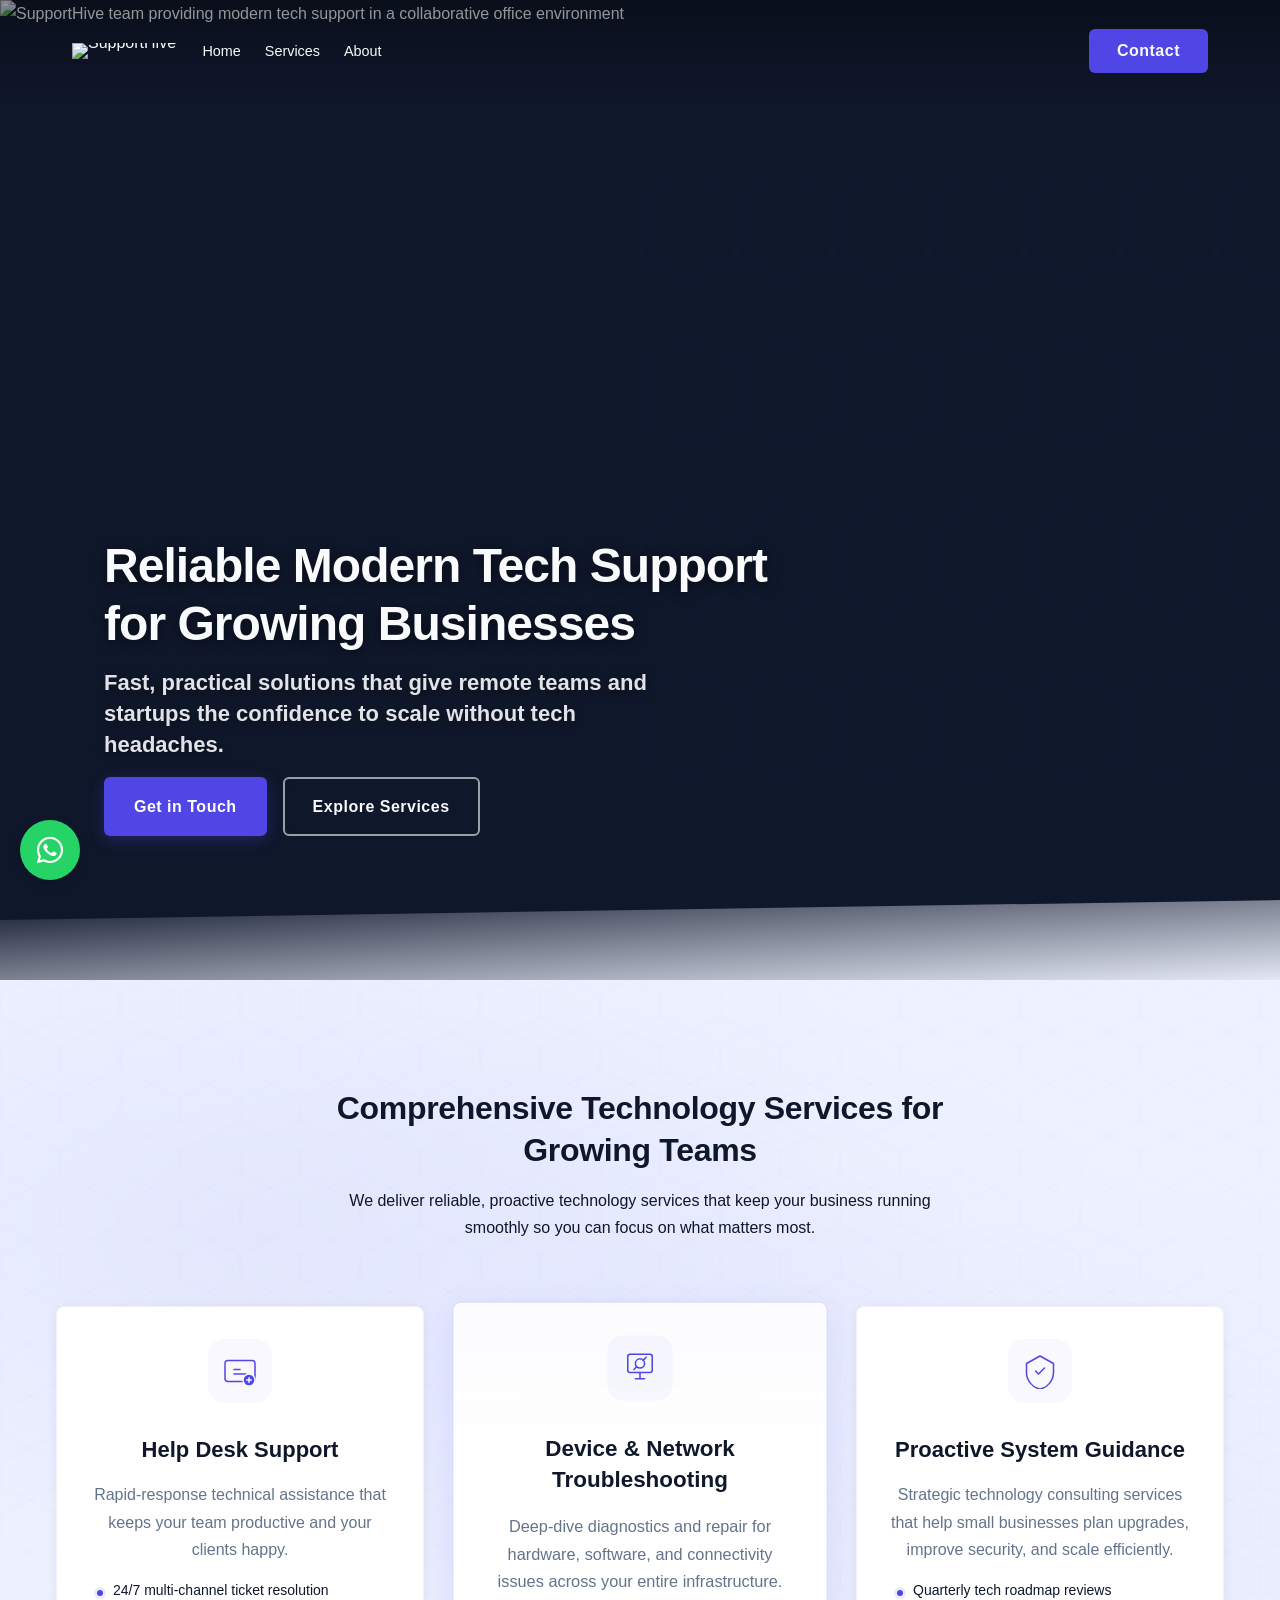
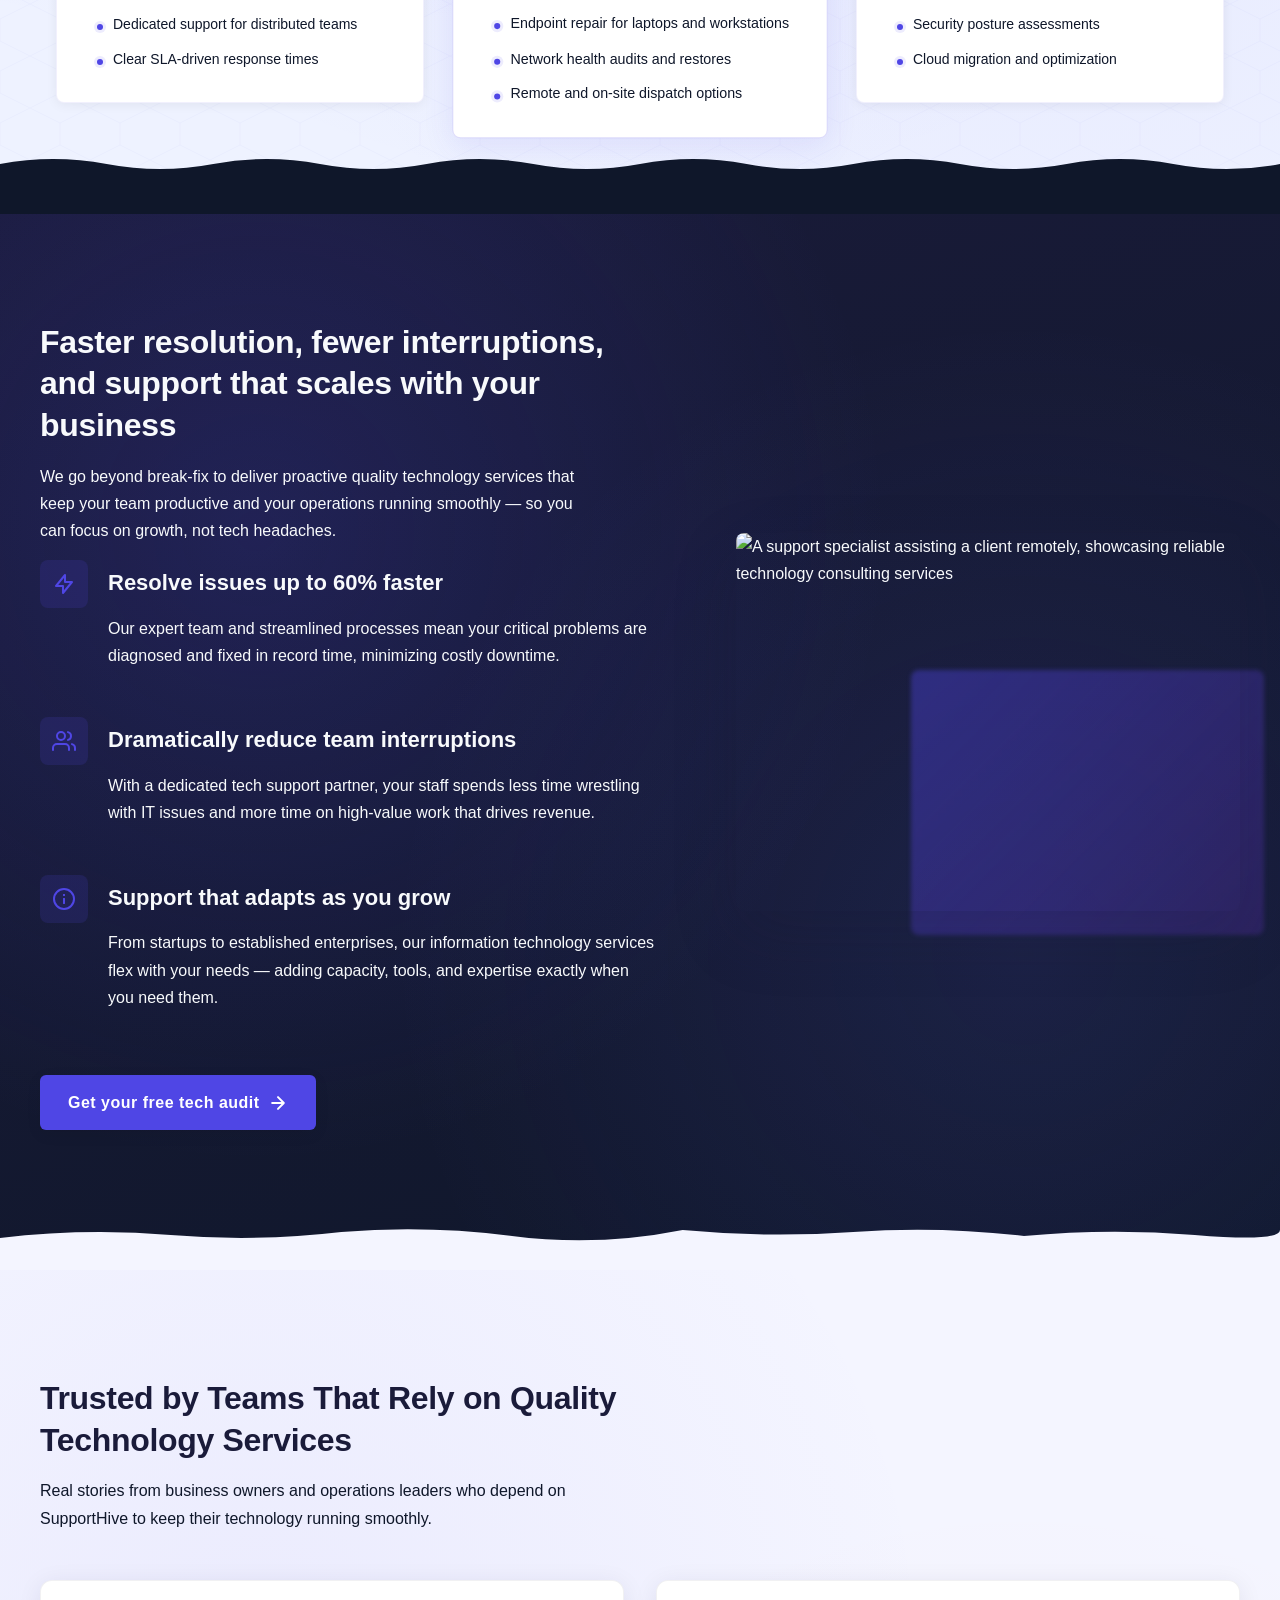
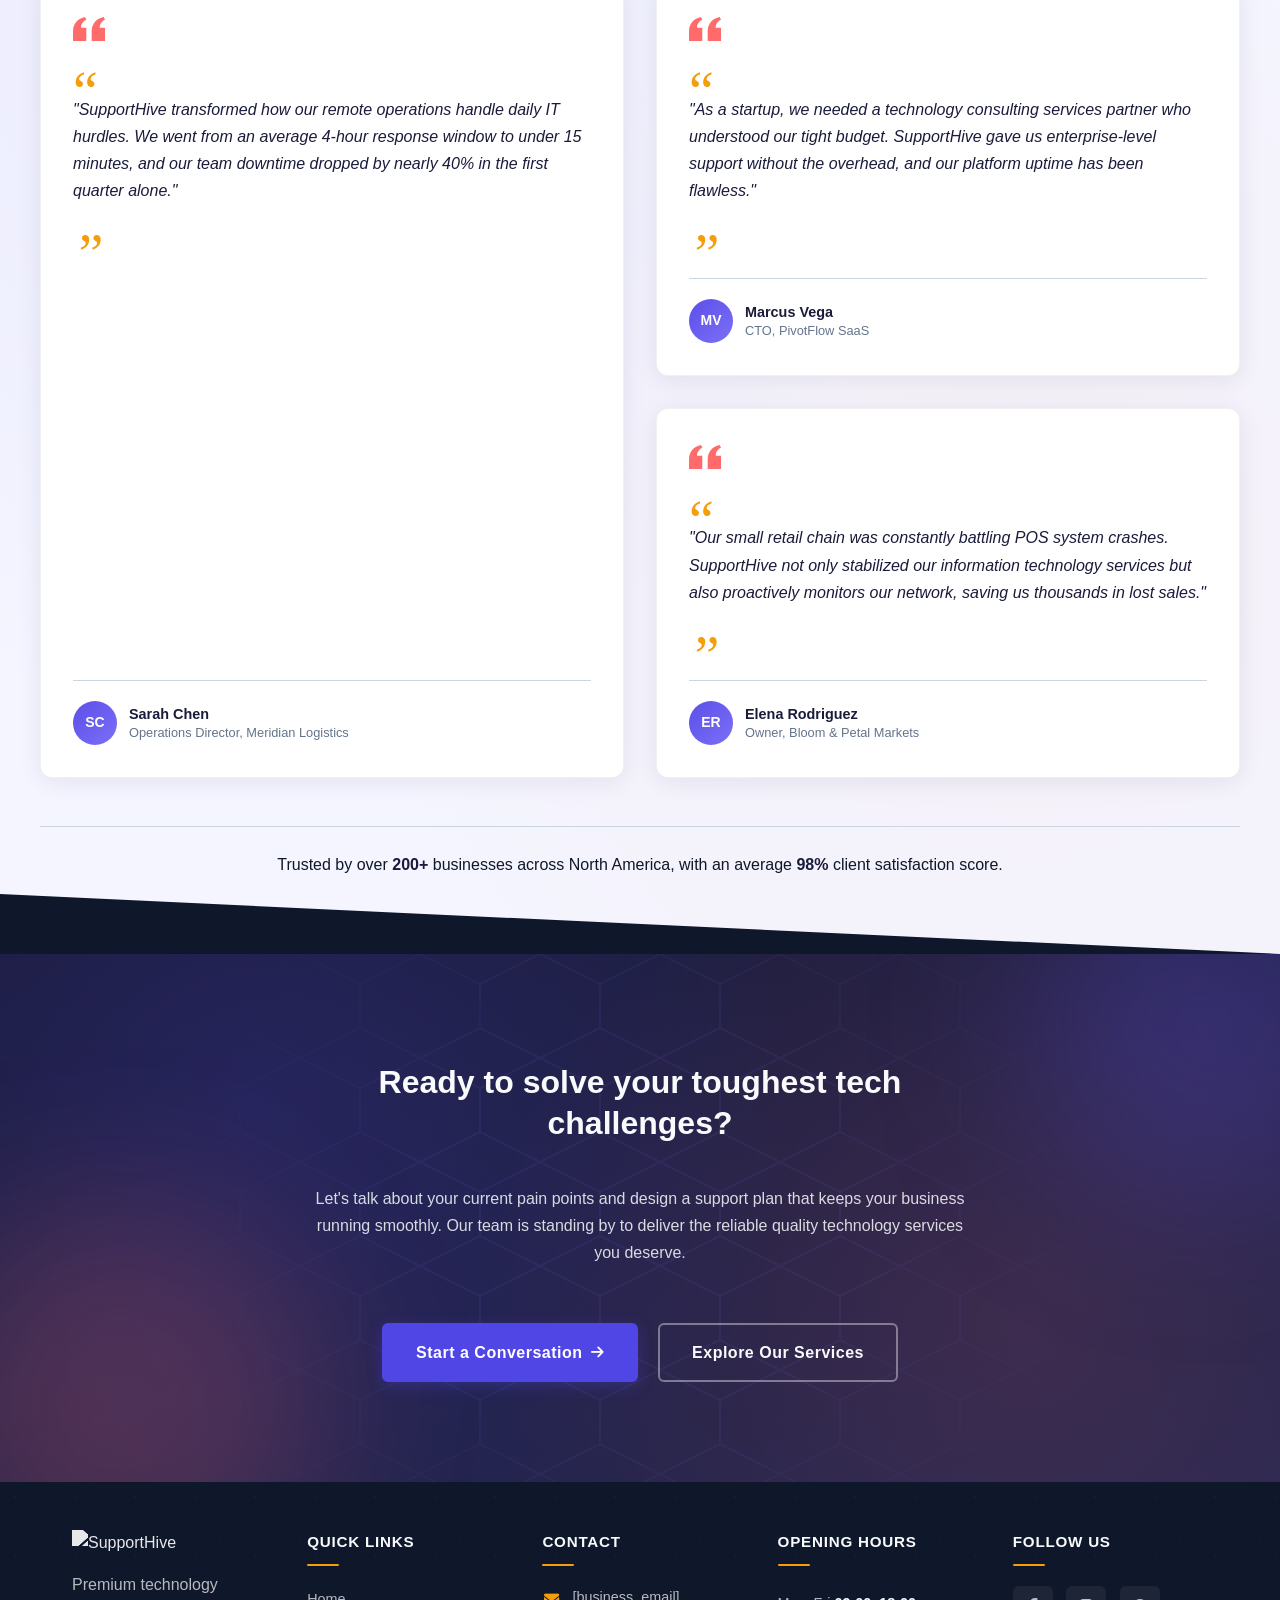
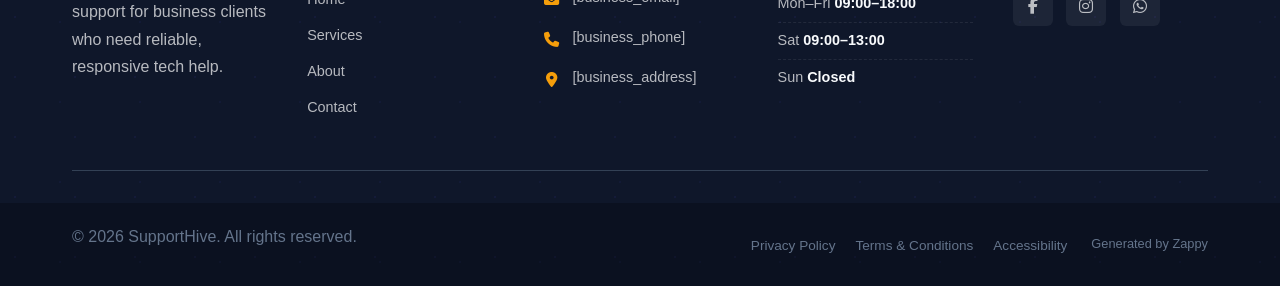
==== public/index.html @ aa213cd8 "Initial website commit" ====
<!doctype html><html lang="en"><head><meta charset="UTF-8"><meta content="width=device-width,initial-scale=1" name="viewport"><meta content="index, follow" name="robots"><title>Solve Every Tech Glitch with Quality Technology Services — SupportHive</title><meta content="Experience reliable quality technology services that turn your tech frustrations into seamless solutions. From instant troubleshooting to full-scale IT support, SupportHive keeps your digital world running smoothly. Get expert help now." name="description"><meta content="quality technology services, l and t technology services, tech support, IT solutions, reliable tech help" name="keywords"><link href="/assets/favicon.ico" rel="icon" type="image/x-icon"><link href="/assets/favicon-16x16.png" rel="icon" type="image/png" sizes="16x16"><link href="/assets/favicon-32x32.png" rel="icon" type="image/png" sizes="32x32"><link href="/assets/favicon-48x48.png" rel="icon" type="image/png" sizes="48x48"><link href="/assets/favicon-192x192.png" rel="icon" type="image/png" sizes="192x192"><link href="/assets/favicon-512x512.png" rel="icon" type="image/png" sizes="512x512"><link href="/assets/apple-touch-icon.png" rel="apple-touch-icon"><script>!function(){"use strict";var t="7a2a07a9-bfe8-4bcd-bfa1-5b71087aa94e",e="https://api.zappy5.com/api/analytics/track",a=18e5,n=2592e6,o=!0,i=!0,r=!0;var s=function(){var e="zappy_visitor_"+t,a=null;try{if(a=localStorage.getItem(e)){var o=JSON.parse(a),i=Date.now();if(i-o.created<n)return o.lastSeen=i,localStorage.setItem(e,JSON.stringify(o)),o.id}}catch(t){console.warn("Zappy Analytics: LocalStorage not available")}var r="zv_"+Date.now()+"_"+Math.random().toString(36).substr(2,9);try{localStorage.setItem(e,JSON.stringify({id:r,created:Date.now(),lastSeen:Date.now()}))}catch(t){}return r}(),c=function(){var e="zappy_session_"+t,n=null;try{if(n=sessionStorage.getItem(e)){var o=JSON.parse(n),i=Date.now();if(i-o.timestamp<a)return o.timestamp=i,sessionStorage.setItem(e,JSON.stringify(o)),o.id}}catch(t){console.warn("Zappy Analytics: SessionStorage not available")}var r="zs_"+Date.now()+"_"+Math.random().toString(36).substr(2,9);try{sessionStorage.setItem(e,JSON.stringify({id:r,timestamp:Date.now()}))}catch(t){}return r}();function l(a,n){n=n||{};var o={website_id:t,event_type:a,page_path:window.location.pathname,referrer:document.referrer||"direct",visitor_id:s,session_id:c,metadata:n};if(navigator.sendBeacon){var i=new Blob([JSON.stringify(o)],{type:"application/json"});navigator.sendBeacon(e,i)}else fetch(e,{method:"POST",headers:{"Content-Type":"application/json"},body:JSON.stringify(o),keepalive:!0}).catch(function(t){console.warn("Zappy Analytics: Failed to track event",t)})}o&&l("pageview",{title:document.title,url:window.location.href}),i&&document.addEventListener("click",function(t){var e=t.target;if("BUTTON"===e.tagName||e.closest("button")){var a="BUTTON"===e.tagName?e:e.closest("button");l("click",{element:"button",text:a.textContent.trim().substring(0,100),id:a.id||null,class:a.className||null})}else if("A"===e.tagName||e.closest("a")){var n="A"===e.tagName?e:e.closest("a");l("navigation",{element:"link",text:n.textContent.trim().substring(0,100),href:n.href,external:n.hostname!==window.location.hostname})}},!0),r&&document.addEventListener("submit",function(t){var e=t.target;l("form_submit",{form_id:e.id||null,form_name:e.name||null,form_action:e.action||null,form_method:e.method||"GET"})},!0);var d=Date.now();window.addEventListener("beforeunload",function(){l("page_unload",{time_on_page:Math.floor((Date.now()-d)/1e3),page_path:window.location.pathname})}),window.zappyAnalytics={track:l,getVisitorId:function(){return s},getSessionId:function(){return c}}}()</script><meta content="Solve Every Tech Glitch with Quality Technology Services — SupportHive" property="og:title"><meta content="Experience reliable quality technology services that turn your tech frustrations into seamless solutions. From instant troubleshooting to full-scale IT support, SupportHive keeps your digital world running smoothly. Get expert help now." property="og:description"><meta content="summary_large_image" name="twitter:card"><meta content="Solve Every Tech Glitch with Quality Technology Services — SupportHive" name="twitter:title"><meta content="Experience reliable quality technology services that turn your tech frustrations into seamless solutions. From instant troubleshooting to full-scale IT support, SupportHive keeps your digital world running smoothly. Get expert help now." name="twitter:description"><meta content="website" property="og:type"><meta content="en_US" property="og:locale"><link href="https://cdnjs.cloudflare.com/ajax/libs/font-awesome/6.4.0/css/all.min.css" rel="stylesheet"><style>.skip-link{position:absolute;top:0;left:0;transform:translateY(-200%);padding:12px 18px;background:var(--bg-dark,#1a1a1a);color:var(--text-light,#fff);font-weight:600;border-radius:0 0 8px 0;z-index:10000}.skip-link:focus{transform:none;outline:2px solid var(--ring,#fff);outline-offset:2px}:focus-visible{outline:2px solid var(--ring,currentColor);outline-offset:3px}</style><link href="/assets/favicon.ico" rel="icon" type="image/x-icon"><link href="/assets/favicon-16x16.png" rel="icon" type="image/png" sizes="16x16"><link href="/assets/favicon-32x32.png" rel="icon" type="image/png" sizes="32x32"><link href="/assets/favicon-48x48.png" rel="icon" type="image/png" sizes="48x48"><link href="/assets/favicon-192x192.png" rel="icon" type="image/png" sizes="192x192"><link href="/assets/favicon-512x512.png" rel="icon" type="image/png" sizes="512x512"><link href="/assets/apple-touch-icon.png" rel="apple-touch-icon"><link href="https://cdn.jsdelivr.net/npm/vanilla-cookieconsent@3/dist/cookieconsent.css" rel="stylesheet"><script src="https://cdn.jsdelivr.net/npm/vanilla-cookieconsent@3/dist/cookieconsent.umd.js"></script><script src="https://cdn.jsdelivr.net/gh/mickidum/acc_toolbar/acctoolbar/acctoolbar.min.js"></script><link href="/styles.css" rel="stylesheet"><script>window.ZAPPY_WEBSITE_ID="7a2a07a9-bfe8-4bcd-bfa1-5b71087aa94e",window.ZAPPY_API_BASE="https://api.zappy5.com"</script><style id="zappy-dropdown-submenu-styles">#navMenu li:has(.sub-menu),.nav-menu li:has(.sub-menu),.navbar li:has(.sub-menu),nav li:has(.sub-menu){position:relative}#navMenu .sub-menu,.nav-menu .sub-menu,.navbar .sub-menu,nav .sub-menu{display:block!important;position:absolute!important;top:100%;left:0;min-width:220px;background:#fff;border-radius:8px;box-shadow:0 8px 25px rgba(0,0,0,.15);padding:8px 0;opacity:0;visibility:hidden;transform:translateY(10px);transition:all .3s ease;z-index:1000;list-style:none;pointer-events:none}#navMenu li:hover>.sub-menu,.nav-menu li:hover>.sub-menu,.navbar li:hover>.sub-menu,nav li:hover>.sub-menu{opacity:1!important;visibility:visible!important;transform:translateY(0)!important;pointer-events:auto!important}.sub-menu li{list-style:none;margin:0;padding:0}.sub-menu a{display:block!important;padding:10px 16px!important;color:var(--text-dark,#333)!important;font-weight:500;text-decoration:none;white-space:nowrap;transition:background-color .2s}.sub-menu .zappy-nav-child>a{padding-left:28px!important;font-size:.9em!important;opacity:.85!important}[dir=rtl] .sub-menu .zappy-nav-child>a,html[lang=ar] .sub-menu .zappy-nav-child>a,html[lang=he] .sub-menu .zappy-nav-child>a{padding-left:10px!important;padding-right:28px!important}.sub-menu .zappy-nav-parent>a{font-weight:600!important}.sub-menu a:hover{background-color:#f5f5f5}[dir=rtl] .nav-menu .sub-menu,[dir=rtl] .navbar .sub-menu,[dir=rtl] nav .sub-menu,html[lang=ar] .nav-menu .sub-menu,html[lang=ar] .navbar .sub-menu,html[lang=ar] nav .sub-menu,html[lang=he] .nav-menu .sub-menu,html[lang=he] .navbar .sub-menu,html[lang=he] nav .sub-menu{left:auto!important;right:0!important}.sub-menu:empty,.sub-menu:not(:has(li)):not(:has(> a)),.sub-menu:not(:has(li:not(.zappy-hidden-menu-item))):not(:has(> a)){display:none!important;opacity:0!important;visibility:hidden!important;pointer-events:none!important}li:has(.menu-group-title):hover>.sub-menu{opacity:1!important;visibility:visible!important;transform:translateY(0)!important;pointer-events:auto!important}#navMenu>li>.menu-group-title,.nav-menu>li>.menu-group-title{display:inline-block;padding:.5rem 1rem;cursor:default;user-select:none}@media (max-width:768px){#navMenu .sub-menu,.nav-menu .sub-menu,.navbar .sub-menu,nav .sub-menu{position:static!important;transform:none!important;box-shadow:none!important;background:0 0!important;max-height:0;overflow:hidden;opacity:0;visibility:hidden;transition:max-height .3s ease,opacity .3s ease;padding:0!important;border-radius:0!important}#navMenu .sub-menu.mobile-expanded,.nav-menu .sub-menu.mobile-expanded,.navbar .sub-menu.mobile-expanded{max-height:none!important;overflow-y:visible!important;opacity:1!important;visibility:visible!important;padding:8px 0 8px 16px!important}[dir=rtl] .sub-menu.mobile-expanded,html[lang=he] .sub-menu.mobile-expanded{padding:8px 16px 8px 0!important}#navMenu li:hover>.sub-menu,.nav-menu li:hover>.sub-menu,.navbar li:hover>.sub-menu,nav li:hover>.sub-menu{opacity:0;visibility:hidden;pointer-events:none}#navMenu li>.sub-menu.mobile-expanded,.nav-menu li>.sub-menu.mobile-expanded,.navbar li>.sub-menu.mobile-expanded,nav li>.sub-menu.mobile-expanded{opacity:1!important;visibility:visible!important;pointer-events:auto!important}#navMenu li:has(.sub-menu),.nav-menu li:has(.sub-menu),.navbar li:has(.sub-menu),nav li:has(.sub-menu){display:flex!important;flex-wrap:wrap!important;align-items:center!important;position:relative!important;min-height:44px!important}#navMenu li:has(.sub-menu)>a,.nav-menu li:has(.sub-menu)>a,.navbar li:has(.sub-menu)>a,nav li:has(.sub-menu)>a{flex:1!important;min-width:0!important}#navMenu li:has(.sub-menu)>.menu-group-title,.nav-menu li:has(.sub-menu)>.menu-group-title,.navbar li:has(.sub-menu)>.menu-group-title,nav li:has(.sub-menu)>.menu-group-title{flex:1!important;min-width:0!important;padding:0!important;line-height:inherit!important}#navMenu li:has(.sub-menu)>.sub-menu,.nav-menu li:has(.sub-menu)>.sub-menu,.navbar li:has(.sub-menu)>.sub-menu,nav li:has(.sub-menu)>.sub-menu{flex-basis:100%!important;width:100%!important}#navMenu li:has(.sub-menu)>a [class*=arrow],#navMenu li:has(.sub-menu)>a [class*=chevron],.nav-menu li:has(.sub-menu)>a .fa-angle-down,.nav-menu li:has(.sub-menu)>a .fa-chevron-down,.nav-menu li:has(.sub-menu)>a [class*=arrow],.nav-menu li:has(.sub-menu)>a [class*=chevron],nav li:has(.sub-menu)>a [class*=arrow],nav li:has(.sub-menu)>a [class*=chevron]{display:none!important;visibility:hidden!important}.mobile-submenu-toggle{display:flex!important;align-items:center!important;justify-content:center!important;width:44px!important;height:auto!important;background:0 0!important;border:none!important;cursor:pointer!important;color:var(--text-light)!important;position:static!important;flex-shrink:0!important;align-self:stretch!important;z-index:2!important;padding:0!important;margin:0!important}.mobile-submenu-toggle::after{content:''!important;width:0!important;height:0!important;border-left:6px solid transparent!important;border-right:6px solid transparent!important;border-top:7px solid currentColor!important;transition:transform .3s ease!important}.mobile-submenu-toggle.expanded::after{transform:rotate(180deg)!important}.sub-menu a{padding:10px 0!important;display:block!important;color:var(--text-light)!important;white-space:normal!important}.sub-menu .zappy-nav-child>a{padding-left:28px!important;font-size:.9em!important;opacity:.85!important}[dir=rtl] .sub-menu .zappy-nav-child>a,html[lang=ar] .sub-menu .zappy-nav-child>a,html[lang=he] .sub-menu .zappy-nav-child>a{padding-left:0!important;padding-right:28px!important}.sub-menu .zappy-nav-parent>a{font-weight:600!important}#navMenu.active,.nav-menu.active{max-width:100vw!important;overflow-x:hidden!important;box-sizing:border-box!important}.navbar .sub-menu li a,.zappy-products-dropdown .sub-menu a,nav.navbar .sub-menu li a{color:var(--text-light)!important}}@media (min-width:769px){.mobile-submenu-toggle{display:none!important}}</style><style id="zappy-widget-visibility">html[dir=rtl] .whatsapp-float{right:20px!important;left:auto!important}html:not([dir]) .whatsapp-float,html[dir=ltr] .whatsapp-float{left:20px!important;right:auto!important}html[dir=rtl] #mic-access-tool-general-button,html[dir=rtl] #mic-init-access-tool #mic-access-tool-general-button,html[dir=rtl] #mic-init-access-tool .mic-access-tool-general-button,html[dir=rtl] ._access-icon,html[dir=rtl] .mic-access-tool-general-button{left:20px!important;right:auto!important}html:not([dir]) #mic-access-tool-general-button,html:not([dir]) #mic-init-access-tool #mic-access-tool-general-button,html:not([dir]) #mic-init-access-tool .mic-access-tool-general-button,html:not([dir]) ._access-icon,html:not([dir]) .mic-access-tool-general-button,html[dir=ltr] #mic-access-tool-general-button,html[dir=ltr] #mic-init-access-tool #mic-access-tool-general-button,html[dir=ltr] #mic-init-access-tool .mic-access-tool-general-button,html[dir=ltr] ._access-icon,html[dir=ltr] .mic-access-tool-general-button{right:20px!important;left:auto!important}@media (max-width:768px){.whatsapp-float{display:flex!important}}@media (min-width:769px){.whatsapp-float{display:flex!important}}@media (max-width:768px){#mic-access-tool-general-button,#mic-init-access-tool #mic-access-tool-general-button,#mic-init-access-tool .mic-access-tool-general-button,._access-icon,.mic-access-tool-general-button{display:flex!important;visibility:visible!important;opacity:1!important;pointer-events:auto!important}#mic-access-tool-box.opened-mic-access-tool,#mic-init-access-tool #mic-access-tool-box.opened-mic-access-tool,.mic-access-tool-box.opened-mic-access-tool{visibility:visible!important;opacity:1!important;pointer-events:auto!important}}@media (min-width:769px){#mic-access-tool-general-button,#mic-init-access-tool #mic-access-tool-general-button,#mic-init-access-tool .mic-access-tool-general-button,._access-icon,.mic-access-tool-general-button{display:flex!important;visibility:visible!important;opacity:1!important;pointer-events:auto!important}#mic-access-tool-box.opened-mic-access-tool,#mic-init-access-tool #mic-access-tool-box.opened-mic-access-tool,.mic-access-tool-box.opened-mic-access-tool{visibility:visible!important;opacity:1!important;pointer-events:auto!important}}</style></head><body><a href="#main" class="skip-link">Skip to main content</a><nav class="navbar"><button aria-label="Menu" class="mobile-toggle" id="mobileToggle"><svg viewBox="0 0 24 24" fill="none" height="24" width="24" class="hamburger-icon"><path d="M3 12h18M3 6h18M3 18h18" stroke="currentColor" stroke-width="2" stroke-linecap="round"></path></svg> <svg viewBox="0 0 24 24" fill="none" height="24" width="24" class="close-icon" style="display:none"><path d="M18 6L6 18M6 6l12 12" stroke="currentColor" stroke-width="2" stroke-linecap="round"></path></svg></button> <button aria-label="Call" class="phone-header-btn" data-phone="[business_phone]"><svg viewBox="0 0 24 24" fill="currentColor" height="20" width="20"><path d="M22 16.92v3a2 2 0 0 1-2.18 2 19.79 19.79 0 0 1-8.63-3.07 19.5 19.5 0 0 1-6-6 19.79 19.79 0 0 1-3.07-8.67A2 2 0 0 1 4.11 2h3a2 2 0 0 1 2 1.72 12.84 12.84 0 0 0 .7 2.81 2 2 0 0 1-.45 2.11L8.09 9.91a16 16 0 0 0 6 6l1.27-1.27a2 2 0 0 1 2.11-.45 12.84 12.84 0 0 0 2.81.7A2 2 0 0 1 22 16.92z"></path></svg></button><div class="nav-container"><div class="nav-brand"><a href="/" class="logo-link"><img alt="SupportHive" class="logo" src="/assets/site-home-image-1.webp"></a></div><ul class="nav-menu" id="navMenu"><li><a href="/">Home</a></li><li><a href="/services">Services</a></li><li><a href="/about">About</a></li></ul><div class="nav-cta-container"><a href="/contact" class="nav-cta-btn">Contact</a></div></div></nav><script>window.addEventListener("load",function(){const e=document.querySelector(".navbar, nav, header");if(!e)return void console.log("[Navbar] Navbar element not found");let t=document.getElementById("mobileToggle")||document.querySelector(".mobile-toggle")||document.querySelector(".hamburger")||document.querySelector(".hamburger-menu")||document.querySelector(".menu-toggle")||document.querySelector(".burger-menu")||document.querySelector('[aria-label="Menu"]')||document.querySelector('[aria-label="תפריט"]');const n=document.querySelector(".phone-header-btn"),o=window.getComputedStyle(e);let r=o.backgroundColor;if(console.log("[Navbar] Initial navbar background:",r),"transparent"===r||"rgba(0, 0, 0, 0)"===r||r.startsWith("rgba")&&r.includes(", 0)")){const e=o.backgroundImage;if(e&&"none"!==e)console.log("[Navbar] Navbar has background image/gradient, using dark text"),r="rgb(240, 240, 240)";else{const e=window.getComputedStyle(document.body).backgroundColor;console.log("[Navbar] Navbar transparent, using body background:",e),r=e}}const a=r.match(/\d+/g);if(a&&a.length>=3){const e=(.299*parseInt(a[0])+.587*parseInt(a[1])+.114*parseInt(a[2]))/255;console.log("[Navbar] Mobile button colors preserved from Claude CSS (luminance:",e.toFixed(2)+")");const o=document.createElement("style");o.id="zappy-mobile-nav-fix";document.documentElement.lang;document.documentElement.dir,o.textContent='\n        /* Hide mobile buttons on desktop, show only on mobile */\n        @media (min-width: 769px) {\n          .mobile-toggle,\n          .phone-header-btn {\n            display: none !important;\n          }\n        }\n        \n        /* Show and position mobile buttons correctly on mobile */\n        @media (max-width: 768px) {\n          .navbar,\n          nav.navbar {\n            min-height: 70px !important;\n          }\n\n          .mobile-toggle,\n          .phone-header-btn {\n            position: absolute !important;\n            top: 0 !important;\n            bottom: 0 !important;\n            margin-top: auto !important;\n            margin-bottom: auto !important;\n            transform: none !important;\n            z-index: 1001 !important;\n            display: flex !important;\n            align-items: center !important;\n            justify-content: center !important;\n            width: 36px !important;\n            height: 36px !important;\n            border-radius: 50% !important;\n            border: none !important;\n            cursor: pointer !important;\n            padding: 6px !important;\n            background: none !important;\n            color: var(--nav-text, var(--text-light)) !important;\n            touch-action: manipulation !important;\n            -webkit-tap-highlight-color: transparent !important;\n          }\n\n          html[data-zappy-site-type="ecommerce"] .phone-header-btn,\n          body[data-zappy-site-type="ecommerce"] .phone-header-btn,\n          html[data-zappy-site-type="ecommerce"] header .phone-header-btn,\n          html[data-zappy-site-type="ecommerce"] nav .phone-header-btn {\n            display: none !important;\n            visibility: hidden !important;\n            width: 0 !important;\n            height: 0 !important;\n            min-width: 0 !important;\n            overflow: hidden !important;\n          }\n          \n          /* LTR positioning (default): hamburger LEFT, phone RIGHT */\n          html:not([dir="rtl"]):not([lang="he"]):not([lang="ar"]) .mobile-toggle,\n          html[dir="ltr"] .mobile-toggle {\n            left: 12px !important;\n            right: auto !important;\n          }\n          html:not([dir="rtl"]):not([lang="he"]):not([lang="ar"]) .phone-header-btn,\n          html[dir="ltr"] .phone-header-btn {\n            right: 12px !important;\n            left: auto !important;\n          }\n          \n          /* RTL positioning: hamburger RIGHT, phone LEFT */\n          html[dir="rtl"] .mobile-toggle,\n          html[lang="he"] .mobile-toggle,\n          html[lang="ar"] .mobile-toggle {\n            right: 12px !important;\n            left: auto !important;\n          }\n          html[dir="rtl"] .phone-header-btn,\n          html[lang="he"] .phone-header-btn,\n          html[lang="ar"] .phone-header-btn {\n            left: 12px !important;\n            right: auto !important;\n          }\n          \n          /* CRITICAL: Ensure nav-container has min-height on mobile */\n          /* All children are positioned absolutely/fixed on mobile, so height:auto collapses to 0 */\n          .nav-container {\n            min-height: 70px !important;\n            position: relative !important;\n          }\n          \n          /* Ensure SVG icons are properly sized and inherit color */\n          .mobile-toggle svg,\n          .phone-header-btn svg {\n            width: 24px !important;\n            height: 24px !important;\n            /* Don\'t force display - let JavaScript control hamburger/close toggle */\n          }\n          \n          /* Reset nav-cta-container on mobile - remove desktop box-shadow/padding */\n          /* that creates a visible ghost box when CTA button is hidden */\n          .nav-cta-container {\n            box-shadow: none !important;\n            padding: 0 !important;\n          }\n          \n          /* Hide nav-cta-container entirely on mobile when there\'s no lang-switcher */\n          /* (only the CTA button is inside, and it\'s hidden on mobile) */\n          .nav-cta-container:not(:has(.lang-switcher)) {\n            display: none !important;\n          }\n          \n          /* CRITICAL: Prevent hero image fade gradient from bleeding over headline text */\n          /* The .image-fade-gradient has bottom: -30px (extends below parent) */\n          /* On mobile stacked layout, this overlaps the h1 text below the image */\n          .hero-image-column {\n            overflow: hidden !important;\n          }\n          .image-fade-gradient {\n            bottom: 0 !important;\n          }\n          \n          /* Hide desktop language switcher on mobile - hamburger menu handles it */\n          /* High specificity to override stored CSS */\n          .lang-switcher,\n          .nav-cta-container .lang-switcher,\n          .nav-container .lang-switcher,\n          .navbar .lang-switcher,\n          .navbar .nav-cta-container .lang-switcher {\n            display: none !important;\n          }\n        }\n      ';const r=document.getElementById("zappy-mobile-nav-fix");r&&r.remove(),document.head.appendChild(o),console.log("[Navbar] Critical CSS injected for mobile nav positioning");const i=window.innerWidth<=768;if(t){const e=t.querySelector(".hamburger-icon"),n=t.querySelector(".close-icon");e&&(e.style.setProperty("width","24px","important"),e.style.setProperty("height","24px","important"),e.style.setProperty("display","block","important")),n&&(n.style.setProperty("width","24px","important"),n.style.setProperty("height","24px","important"),n.style.setProperty("display","none","important")),i?(t.style.setProperty("position","absolute","important"),t.style.setProperty("top","0","important"),t.style.setProperty("bottom","0","important"),t.style.setProperty("margin-top","auto","important"),t.style.setProperty("margin-bottom","auto","important"),t.style.setProperty("transform","none","important"),t.style.setProperty("z-index","1001","important"),t.style.removeProperty("left"),t.style.removeProperty("right"),console.log("[Navbar] Mobile toggle positioning applied (mobile viewport)")):(t.style.removeProperty("position"),t.style.removeProperty("top"),t.style.removeProperty("transform"),t.style.removeProperty("z-index"),t.style.removeProperty("left"),t.style.removeProperty("right"),console.log("[Navbar] Desktop viewport - cleared mobile toggle inline positioning"))}if(n){const e=n.querySelector("svg");e&&(e.style.width="24px",e.style.height="24px",e.setAttribute("width","24"),e.setAttribute("height","24")),i?(n.style.setProperty("position","absolute","important"),n.style.setProperty("top","0","important"),n.style.setProperty("bottom","0","important"),n.style.setProperty("margin-top","auto","important"),n.style.setProperty("margin-bottom","auto","important"),n.style.setProperty("transform","none","important"),n.style.setProperty("z-index","1001","important"),n.style.removeProperty("left"),n.style.removeProperty("right"),console.log("[Navbar] Phone button positioning applied (mobile viewport)")):(n.style.removeProperty("position"),n.style.removeProperty("top"),n.style.removeProperty("transform"),n.style.removeProperty("z-index"),n.style.removeProperty("left"),n.style.removeProperty("right"),console.log("[Navbar] Desktop viewport - cleared phone button inline positioning"))}}else console.log("[Navbar] Could not parse background color:",r);t=document.getElementById("mobileToggle")||document.querySelector(".mobile-toggle")||document.querySelector(".hamburger")||document.querySelector(".hamburger-menu")||document.querySelector(".menu-toggle")||document.querySelector(".burger-menu")||document.querySelector('[aria-label="Menu"]')||document.querySelector('[aria-label="תפריט"]');const i=document.getElementById("navMenu")||document.querySelector(".nav-menu")||document.querySelector(".nav-links")||document.querySelector("nav ul:not(.submenu)");if(!t||!i)return void console.log("[Navbar] Mobile toggle or menu not found:",{toggle:!!t,menu:!!i});i.id||(i.id="navMenu"),console.log("[Navbar] Initializing mobile menu...");const l=t.cloneNode(!0);t.parentNode.replaceChild(l,t);var s=0;function p(e){var t=Date.now();t-s<300||(s=t,function(e){e.preventDefault(),e.stopPropagation();const t=l.querySelector(".hamburger-icon"),n=l.querySelector(".close-icon");i.classList.contains("active")?(i.classList.remove("active"),t&&t.style.setProperty("display","block","important"),n&&n.style.setProperty("display","none","important"),document.body.style.overflow="",console.log("[Navbar] Menu closed")):(i.classList.add("active"),t&&t.style.setProperty("display","none","important"),n&&n.style.setProperty("display","block","important"),document.body.style.overflow="hidden",console.log("[Navbar] Menu opened"))}(e))}l.addEventListener("click",p),l.addEventListener("touchend",p),i.querySelectorAll("a").forEach(function(e){e.addEventListener("click",function(){if("#"===this.getAttribute("href"))return;const e=l.querySelector(".hamburger-icon"),t=l.querySelector(".close-icon");i.classList.remove("active"),e&&e.style.setProperty("display","block","important"),t&&t.style.setProperty("display","none","important"),document.body.style.overflow="",console.log("[Navbar] Menu closed (link clicked)")})});var m=i.querySelectorAll(".dropdown-toggle");m.forEach(function(e){e.addEventListener("click",function(e){e.preventDefault(),e.stopPropagation();var t=this.closest(".nav-dropdown");t&&(t.parentNode.querySelectorAll(".nav-dropdown.open").forEach(function(e){e!==t&&e.classList.remove("open")}),t.classList.toggle("open"),console.log("[Navbar] Dropdown toggled:",t.classList.contains("open")?"open":"closed"))})}),document.addEventListener("click",function(e){e.target.closest(".nav-dropdown")||document.querySelectorAll(".nav-dropdown.open").forEach(function(e){e.classList.remove("open")})}),console.log("[Navbar] Dropdown handlers initialized for "+m.length+" dropdowns"),n&&n.addEventListener("click",function(){const e=document.querySelectorAll('a[href^="tel:"]'),t=e.length>0?e[0].getAttribute("href").replace("tel:",""):"[business_phone]";window.location.href="tel:"+t,console.log("[Navbar] Phone button clicked")}),console.log("[Navbar] Mobile menu initialized successfully")})</script><main id="main"><section class="home-hero-section" data-band-index="0" data-layout-spec="Home-hero" data-hero-type="fullscreen-scrim"><div class="home-hero-section__bg-wrapper"><img alt="SupportHive team providing modern tech support in a collaborative office environment" class="home-hero-section__bg-img" src="/assets/site-home-hero-image-1.webp" data-context="A modern, bright collaborative technology support environment: diverse professionals working together across laptops, tablets, and video calls in a refined hybrid office setting with abstract signal-wave light effects and a subtle honeycomb texture integrated into the scene." data-placeholder="home-hero-image-1" height="600" loading="eager" width="1200" data-hero-bg="true" fetchpriority="high"></div><div class="home-hero-section__scrim" aria-hidden="true"></div><div class="home-hero-section__decor" aria-hidden="true"><svg viewBox="0 0 400 400" data-no-icon-edit="true" class="home-hero-section__hex-grid"><pattern height="104" id="hex-pattern" patternUnits="userSpaceOnUse" width="60" x="0" y="0"><path d="M30 0 L60 17.5 L60 52.5 L30 70 L0 52.5 L0 17.5 Z" stroke="var(--primary)" stroke-width="1" fill="none" opacity="0.08"></path></pattern><rect height="100%" width="100%" fill="url(#hex-pattern)"></rect></svg></div><div class="home-hero-section__overlay"><div class="home-hero-section__content"><h1 class="home-hero-section__headline">Reliable Modern Tech Support for Growing Businesses</h1><h3 class="home-hero-section__subtitle">Fast, practical solutions that give remote teams and startups the confidence to scale without tech headaches.</h3><div class="home-hero-section__ctas"><a href="/contact" class="home-hero-section__cta home-hero-section__cta--primary">Get in Touch</a> <a href="/services" class="home-hero-section__cta home-hero-section__cta--secondary">Explore Services</a></div></div></div><div class="home-hero-section__divider-wrapper" aria-hidden="true" data-no-icon-edit="true"><svg viewBox="0 0 1200 80" xmlns="http://www.w3.org/2000/svg" preserveAspectRatio="none"><defs><linearGradient id="heroFade" x1="0%" x2="100%" y1="0%" y2="100%"><stop offset="0%" stop-color="var(--bg-dark)" stop-opacity="1"></stop><stop offset="100%" stop-color="var(--bg-light)" stop-opacity="0.95"></stop></linearGradient></defs><polygon fill="url(#heroFade)" points="0,80 0,20 1200,0 1200,80"></polygon></svg></div></section><section class="home-services-section" data-band-index="1" data-layout-spec="Home-services"><div class="home-services-section__bg-decor" aria-hidden="true"></div><div class="home-services-section__container"><div class="home-services-section__intro"><h2 class="home-services-section__title">Comprehensive Technology Services for Growing Teams</h2><p class="home-services-section__subtitle">We deliver reliable, proactive technology services that keep your business running smoothly so you can focus on what matters most.</p></div><div class="home-services-section__grid"><article class="home-services-section__card"><div class="home-services-section__card-icon" aria-hidden="true"><svg viewBox="0 0 48 48" xmlns="http://www.w3.org/2000/svg" data-element-type="icon" data-icon-type="svg" fill="none"><rect height="28" width="40" rx="4" stroke="currentColor" stroke-width="2" x="4" y="10"></rect><path d="M16 28h16M16 22h8" stroke="currentColor" stroke-width="2" stroke-linecap="round"></path><circle cx="36" cy="36" r="8" stroke="var(--bg-light)" stroke-width="2" fill="var(--primary)"></circle><path d="M33 36h6M36 33v6" stroke="var(--text-light)" stroke-width="2" stroke-linecap="round"></path></svg></div><h3 class="home-services-section__card-title">Help Desk Support</h3><p class="home-services-section__card-desc">Rapid-response technical assistance that keeps your team productive and your clients happy.</p><ul class="home-services-section__card-list"><li>24/7 multi-channel ticket resolution</li><li>Dedicated support for distributed teams</li><li>Clear SLA-driven response times</li></ul></article><article class="home-services-section__card home-services-section__card--featured"><div class="home-services-section__card-icon" aria-hidden="true"><svg viewBox="0 0 48 48" xmlns="http://www.w3.org/2000/svg" data-element-type="icon" data-icon-type="svg" fill="none"><rect height="24" width="32" rx="3" stroke="currentColor" stroke-width="2" x="8" y="6"></rect><path d="M24 30v8M18 38h12" stroke="currentColor" stroke-width="2" stroke-linecap="round"></path><circle cx="24" cy="18" r="6" stroke="var(--primary)" stroke-width="2"></circle><path d="M28 14l4-4M20 22l-4 4" stroke="var(--primary)" stroke-width="2" stroke-linecap="round"></path></svg></div><h3 class="home-services-section__card-title">Device &amp; Network Troubleshooting</h3><p class="home-services-section__card-desc">Deep-dive diagnostics and repair for hardware, software, and connectivity issues across your entire infrastructure.</p><ul class="home-services-section__card-list"><li>Endpoint repair for laptops and workstations</li><li>Network health audits and restores</li><li>Remote and on-site dispatch options</li></ul></article><article class="home-services-section__card"><div class="home-services-section__card-icon" aria-hidden="true"><svg viewBox="0 0 48 48" xmlns="http://www.w3.org/2000/svg" data-element-type="icon" data-icon-type="svg" fill="none"><path d="M24 4L6 14v12c0 10.4 7.7 20.1 18 22 10.3-1.9 18-11.6 18-22V14L24 4z" stroke="currentColor" stroke-width="2" stroke-linejoin="round"></path><path d="M18 24l4 4 8-8" stroke="var(--primary)" stroke-width="2" stroke-linecap="round" stroke-linejoin="round"></path></svg></div><h3 class="home-services-section__card-title">Proactive System Guidance</h3><p class="home-services-section__card-desc">Strategic technology consulting services that help small businesses plan upgrades, improve security, and scale efficiently.</p><ul class="home-services-section__card-list"><li>Quarterly tech roadmap reviews</li><li>Security posture assessments</li><li>Cloud migration and optimization</li></ul></article></div></div><div class="home-services-section__divider-wrapper" aria-hidden="true"><svg viewBox="0 0 1200 80" xmlns="http://www.w3.org/2000/svg" preserveAspectRatio="none" aria-hidden="true" data-no-icon-edit="true"><path d="M0,80 L0,30 Q50,20 100,30 T200,30 Q250,20 300,30 T400,30 Q450,20 500,30 T600,30 Q650,20 700,30 T800,30 Q850,20 900,30 T1000,30 Q1050,20 1100,30 T1200,30 L1200,80 Z" fill="#0F172A"></path></svg></div></section><section class="home-benefits-section" data-band-index="2" data-layout-spec="Home-benefits" data-section-type="benefits" data-bg="dark"><div class="home-benefits-section__container"><div class="home-benefits-section__content"><h2 class="home-benefits-section__heading">Faster resolution, fewer interruptions, and support that scales with your business</h2><p class="home-benefits-section__lead">We go beyond break-fix to deliver proactive quality technology services that keep your team productive and your operations running smoothly — so you can focus on growth, not tech headaches.</p><div class="home-benefits-section__values"><div class="home-benefits-section__value-item"><div class="home-benefits-section__value-icon" aria-hidden="true"><svg viewBox="0 0 24 24" xmlns="http://www.w3.org/2000/svg" data-element-type="icon" data-icon-type="svg" fill="none" height="24" width="24"><path d="M13 10V3L4 14H11V21L20 10H13Z" stroke="currentColor" stroke-width="2" stroke-linecap="round" stroke-linejoin="round"></path></svg></div><div class="home-benefits-section__value-text"><h3 class="home-benefits-section__value-title">Resolve issues up to 60% faster</h3><p class="home-benefits-section__value-desc">Our expert team and streamlined processes mean your critical problems are diagnosed and fixed in record time, minimizing costly downtime.</p></div></div><div class="home-benefits-section__value-item"><div class="home-benefits-section__value-icon" aria-hidden="true"><svg viewBox="0 0 24 24" xmlns="http://www.w3.org/2000/svg" data-element-type="icon" data-icon-type="svg" fill="none" height="24" width="24"><path d="M17 21V19C17 16.7909 15.2091 15 13 15H5C2.79086 15 1 16.7909 1 19V21M23 21V19C22.9986 17.1771 21.765 15.5857 20 15.13M16 3.13C17.7699 3.58317 19.0078 5.17764 19.0078 7.005C19.0078 8.83236 17.7699 10.4268 16 10.88M13 7C13 9.20914 11.2091 11 9 11C6.79086 11 5 9.20914 5 7C5 4.79086 6.79086 3 9 3C11.2091 3 13 4.79086 13 7Z" stroke="currentColor" stroke-width="2" stroke-linecap="round" stroke-linejoin="round"></path></svg></div><div class="home-benefits-section__value-text"><h3 class="home-benefits-section__value-title">Dramatically reduce team interruptions</h3><p class="home-benefits-section__value-desc">With a dedicated tech support partner, your staff spends less time wrestling with IT issues and more time on high-value work that drives revenue.</p></div></div><div class="home-benefits-section__value-item"><div class="home-benefits-section__value-icon" aria-hidden="true"><svg viewBox="0 0 24 24" xmlns="http://www.w3.org/2000/svg" data-element-type="icon" data-icon-type="svg" fill="none" height="24" width="24"><path d="M12 16V12M12 8H12.01M22 12C22 17.5228 17.5228 22 12 22C6.47715 22 2 17.5228 2 12C2 6.47715 6.47715 2 12 2C17.5228 2 22 6.47715 22 12Z" stroke="currentColor" stroke-width="2" stroke-linecap="round" stroke-linejoin="round"></path><path d="M12 16V12M12 8H12.01" stroke="currentColor" stroke-width="2" stroke-linecap="round" stroke-linejoin="round"></path></svg></div><div class="home-benefits-section__value-text"><h3 class="home-benefits-section__value-title">Support that adapts as you grow</h3><p class="home-benefits-section__value-desc">From startups to established enterprises, our information technology services flex with your needs — adding capacity, tools, and expertise exactly when you need them.</p></div></div></div><a href="/contact" class="home-benefits-section__cta"><span>Get your free tech audit</span> <svg viewBox="0 0 20 20" xmlns="http://www.w3.org/2000/svg" data-element-type="icon" data-icon-type="svg" fill="none" height="20" width="20"><path d="M4.16699 10H15.8337M15.8337 10L10.0003 4.16669M15.8337 10L10.0003 15.8334" stroke="currentColor" stroke-width="2" stroke-linecap="round" stroke-linejoin="round"></path></svg></a></div><div class="home-benefits-section__visual"><div class="home-benefits-section__image-wrapper"><img alt="A support specialist assisting a client remotely, showcasing reliable technology consulting services" class="home-benefits-section__image" src="/assets/site-home-benefits-image-1.webp" data-context="A friendly female tech support specialist in a modern, softly lit home office, smiling while remotely assisting a client on her laptop screen. The screen shows a collaborative troubleshooting session with code and diagnostic charts visible. Warm, professional atmosphere with a subtle indigo glow from the monitor." data-placeholder="home-benefits-image-1" height="400" loading="lazy" width="600" decoding="async"><div class="home-benefits-section__backplate" aria-hidden="true"></div></div></div></div><div class="home-benefits-section__divider-wrapper"><svg viewBox="0 0 1200 80" xmlns="http://www.w3.org/2000/svg" preserveAspectRatio="none" aria-hidden="true" data-no-icon-edit="true"><defs><linearGradient id="benefits-divider-grad" x1="0%" x2="100%" y1="0%" y2="0%"><stop offset="0%" stop-color="#FF6B6B" stop-opacity="0.9"></stop><stop offset="100%" stop-color="#7C3AED" stop-opacity="0.9"></stop></linearGradient></defs><path d="M0,80 L0,48 Q80,38 160,45 T320,42 Q400,35 480,46 T640,40 Q720,48 800,42 T960,46 Q1040,38 1120,45 T1200,40 L1200,80 Z" fill="#F4F5FF"></path></svg></div></section><section class="home-testimonials-section" data-band-index="3" data-layout-spec="Home-testimonials"><div class="home-testimonials-section__container"><div class="home-testimonials-section__intro"><h2>Trusted by Teams That Rely on Quality Technology Services</h2><p>Real stories from business owners and operations leaders who depend on SupportHive to keep their technology running smoothly.</p></div><div class="home-testimonials-section__grid"><article class="home-testimonials-section__card home-testimonials-section__card--featured"><div class="home-testimonials-section__card-icon"><svg viewBox="0 0 24 24" xmlns="http://www.w3.org/2000/svg" data-element-type="icon" data-icon-type="svg" fill="currentColor" height="32" width="32"><path d="M14.017 21v-7.391c0-5.704 3.731-9.57 8.983-10.609l.995 2.151c-2.432.917-3.995 3.638-3.995 5.849h4v10h-9.983zm-14.017 0v-7.391c0-5.704 3.748-9.57 9-10.609l.996 2.151c-2.433.917-3.996 3.638-3.996 5.849h3.983v10h-9.983z"></path></svg></div><blockquote><p>"SupportHive transformed how our remote operations handle daily IT hurdles. We went from an average 4-hour response window to under 15 minutes, and our team downtime dropped by nearly 40% in the first quarter alone."</p></blockquote><footer><div class="home-testimonials-section__avatar" data-placeholder-avatar="sarah-chen">SC</div><div class="home-testimonials-section__author"><strong>Sarah Chen</strong> <span>Operations Director, Meridian Logistics</span></div></footer></article><div class="home-testimonials-section__side-stack"><article class="home-testimonials-section__card"><div class="home-testimonials-section__card-icon"><svg viewBox="0 0 24 24" xmlns="http://www.w3.org/2000/svg" data-element-type="icon" data-icon-type="svg" fill="currentColor" height="32" width="32"><path d="M14.017 21v-7.391c0-5.704 3.731-9.57 8.983-10.609l.995 2.151c-2.432.917-3.995 3.638-3.995 5.849h4v10h-9.983zm-14.017 0v-7.391c0-5.704 3.748-9.57 9-10.609l.996 2.151c-2.433.917-3.996 3.638-3.996 5.849h3.983v10h-9.983z"></path></svg></div><blockquote><p>"As a startup, we needed a technology consulting services partner who understood our tight budget. SupportHive gave us enterprise-level support without the overhead, and our platform uptime has been flawless."</p></blockquote><footer><div class="home-testimonials-section__avatar" data-placeholder-avatar="marcus-vega">MV</div><div class="home-testimonials-section__author"><strong>Marcus Vega</strong> <span>CTO, PivotFlow SaaS</span></div></footer></article><article class="home-testimonials-section__card"><div class="home-testimonials-section__card-icon"><svg viewBox="0 0 24 24" xmlns="http://www.w3.org/2000/svg" data-element-type="icon" data-icon-type="svg" fill="currentColor" height="32" width="32"><path d="M14.017 21v-7.391c0-5.704 3.731-9.57 8.983-10.609l.995 2.151c-2.432.917-3.995 3.638-3.995 5.849h4v10h-9.983zm-14.017 0v-7.391c0-5.704 3.748-9.57 9-10.609l.996 2.151c-2.433.917-3.996 3.638-3.996 5.849h3.983v10h-9.983z"></path></svg></div><blockquote><p>"Our small retail chain was constantly battling POS system crashes. SupportHive not only stabilized our information technology services but also proactively monitors our network, saving us thousands in lost sales."</p></blockquote><footer><div class="home-testimonials-section__avatar" data-placeholder-avatar="elena-rodriguez">ER</div><div class="home-testimonials-section__author"><strong>Elena Rodriguez</strong> <span>Owner, Bloom &amp; Petal Markets</span></div></footer></article></div></div><div class="home-testimonials-section__proof"><p>Trusted by over <strong>200+</strong> businesses across North America, with an average <strong>98%</strong> client satisfaction score.</p></div></div><div class="home-testimonials-section__divider-wrapper"><svg viewBox="0 0 1200 60" xmlns="http://www.w3.org/2000/svg" preserveAspectRatio="none" aria-hidden="true" data-no-icon-edit="true"><path d="M0,60 L0,0 L1200,60 L1200,60 Z" fill="#0F172A"></path></svg></div></section><section class="home-cta-section" data-band-index="4" data-layout-spec="Home-cta" data-section-type="cta"><div class="home-cta-section__bg-mesh" aria-hidden="true"></div><div class="home-cta-section__blob home-cta-section__blob--purple" aria-hidden="true"></div><div class="home-cta-section__blob home-cta-section__blob--coral" aria-hidden="true"></div><div class="home-cta-section__container"><div class="home-cta-section__content"><h2 class="home-cta-section__heading">Ready to solve your toughest tech challenges?</h2><p class="home-cta-section__paragraph">Let's talk about your current pain points and design a support plan that keeps your business running smoothly. Our team is standing by to deliver the reliable quality technology services you deserve.</p><div class="home-cta-section__actions"><a href="/contact" class="home-cta-section__btn home-cta-section__btn--primary">Start a Conversation <i class="fa-arrow-right fa-solid" aria-hidden="true"></i> </a><a href="/services" class="home-cta-section__btn home-cta-section__btn--secondary">Explore Our Services</a></div></div></div></section></main><footer class="site-footer"><div class="footer-container"><div class="footer-grid"><div class="footer-col footer-company-col"><img alt="SupportHive" class="logo" src="/assets/supporthive-technology-services-logo.webp"><p class="company-tagline">Premium technology support for business clients who need reliable, responsive tech help.</p></div><div class="footer-col footer-links-col"><h4>Quick Links</h4><ul class="footer-links"><li><a href="/">Home</a></li><li><a href="/services">Services</a></li><li><a href="/about">About</a></li><li><a href="/contact">Contact</a></li></ul></div><div class="footer-col footer-contact-col"><h4>Contact</h4><ul class="footer-contact"><li><span class="contact-icon"><i class="fas fa-envelope"></i></span> <span class="contact-text"><a href="mailto:[business_email]">[business_email]</a></span></li><li><span class="contact-icon"><i class="fas fa-phone"></i></span> <span class="contact-text"><a href="tel:[business_phone]">[business_phone]</a></span></li><li><a href="/"><span class="contact-icon"><i class="fas fa-map-marker-alt"></i></span> <span class="contact-text">[business_address]</span></a></li></ul></div><div class="footer-col footer-hours-col"><h4>Opening Hours</h4><ul class="footer-hours"><li><a href="/"><span class="hours-day">Mon–Fri</span> <span class="hours-time">09:00–18:00</span></a></li><li><a href="/"><span class="hours-day">Sat</span> <span class="hours-time">09:00–13:00</span></a></li><li><a href="/"><span class="hours-day">Sun</span> <span class="hours-time">Closed</span></a></li></ul></div><div class="footer-col footer-social-col"><h4>Follow Us</h4><div class="footer-social"><a href="#" aria-label="Facebook" data-zappy-social-placeholder="true"><i class="fab fa-facebook-f"></i></a> <a href="#" aria-label="Instagram" data-zappy-social-placeholder="true"><i class="fab fa-instagram"></i></a> <a href="#" aria-label="WhatsApp" data-zappy-social-placeholder="true"><i class="fab fa-whatsapp"></i></a></div></div></div></div><div class="footer-bottom"><div class="footer-container footer-bottom-inner"><p class="copyright">© 2026 SupportHive. All rights reserved.</p><div class="footer-bottom-right"><ul class="legal-links"><li><a href="/privacy">Privacy Policy</a></li><li><a href="/terms">Terms &amp; Conditions</a></li><li><a href="/accessibility">Accessibility</a></li></ul><a href="https://zappy5.com" class="zappy-attribution" target="_blank">Generated by Zappy</a></div></div></div></footer><a href="https://wa.me/[whatsapp_handle]" class="whatsapp-float" aria-label="WhatsApp"><i class="fab fa-whatsapp"></i></a><div data-integration="accessibility:toolbar"></div><script src="/script.js"></script><script id="zappy-mobile-submenu-script">!function(){function e(){if(window.innerWidth>768)return document.querySelectorAll(".mobile-submenu-toggle").forEach(function(e){e.remove()}),void document.querySelectorAll(".sub-menu.mobile-expanded").forEach(function(e){e.classList.remove("mobile-expanded")});document.querySelectorAll(".nav-menu li:has(.sub-menu), nav li:has(.sub-menu), .navbar li:has(.sub-menu), #navMenu li:has(.sub-menu)").forEach(function(e){if(!e.querySelector(".mobile-submenu-toggle")){var t=e.querySelector(".sub-menu"),n=e.querySelector(":scope > a");if(t&&n){var o=document.createElement("button");o.className="mobile-submenu-toggle",o.setAttribute("aria-label","Toggle submenu"),o.setAttribute("type","button"),n.insertAdjacentElement("afterend",o),o.addEventListener("click",function(e){e.preventDefault(),e.stopPropagation(),document.querySelectorAll(".sub-menu.mobile-expanded").forEach(function(e){if(e!==t){e.classList.remove("mobile-expanded");var n=e.parentElement.querySelector(".mobile-submenu-toggle");n&&n.classList.remove("expanded")}}),t.classList.toggle("mobile-expanded"),o.classList.toggle("expanded")})}}})}var t;"loading"===document.readyState?document.addEventListener("DOMContentLoaded",e):e(),window.addEventListener("resize",function(){clearTimeout(t),t=setTimeout(e,250)});var n=new MutationObserver(function(t){t.forEach(function(t){if("attributes"===t.type){var n=t.target;n.classList&&(n.classList.contains("active")||n.classList.contains("open"))&&setTimeout(e,100)}})});setTimeout(function(){document.querySelectorAll(".mobile-menu, .nav-menu, #navMenu, nav").forEach(function(e){n.observe(e,{attributes:!0,attributeFilter:["class","style"]})})},500)}()</script><script id="zappy-navbar-scroll-effect">!function(){var e=document.querySelector("nav.navbar,.navbar:not(.zappy-catalog-menu)"),t=document.querySelector(".zappy-catalog-menu,#zappy-catalog-menu");if(e){var r="rgba(238,242,255,0.85)",o=getComputedStyle(document.documentElement),a=o.getPropertyValue("--text-dark").trim()||"#1a1a1a",s=(o.getPropertyValue("--text-light").trim(),a);e.style.transition="background 0.3s ease,backdrop-filter 0.3s ease,-webkit-backdrop-filter 0.3s ease,box-shadow 0.3s ease",t&&(t.style.transition="background 0.3s ease,backdrop-filter 0.3s ease,-webkit-backdrop-filter 0.3s ease");var n="a,.navbar-brand,.navbar-brand a,.dropdown-toggle,.mobile-toggle,.phone-header-btn,.mobile-hamburger-btn,.mobile-close-btn,.mobile-submenu-toggle,.nav-link",l=["cart-link","login-link","nav-search-toggle","search-toggle"];window.addEventListener("scroll",f,{passive:!0}),window.addEventListener("resize",f,{passive:!0}),f();var i=document.querySelector('section[class*="hero"],[data-hero-type],main:not(.courses-page-main)>section:first-child'),d=!1;if(i){var p=getComputedStyle(i),c=p.backgroundImage;if(c&&"none"!==c)if(-1!==c.indexOf("url(")){var b=p.backgroundColor.match(/\d+/g);d=!(b&&b.length>=3)||h(parseInt(b[0]),parseInt(b[1]),parseInt(b[2]))<.4}else if(-1!==c.indexOf("gradient")){var y=c.match(/rgba?\(\s*(\d+)\s*,\s*(\d+)\s*,\s*(\d+)/g);if(y&&y.length>0){for(var g=0,m=0;m<y.length;m++){var u=y[m].match(/\d+/g);g+=h(parseInt(u[0]),parseInt(u[1]),parseInt(u[2]))}d=g/y.length<.4}else d=!0}else d=!0;else{var k=p.backgroundColor.match(/\d+/g);k&&k.length>=3&&(d=h(parseInt(k[0]),parseInt(k[1]),parseInt(k[2]))<.4)}}d||(window.removeEventListener("scroll",f),window.removeEventListener("resize",f),e.classList.add("scrolled"),window.innerWidth>768&&(e.style.setProperty("--frosted-text",s),e.style.setProperty("background-image","none","important"),e.style.setProperty("background-color",r,"important"),e.style.backdropFilter="blur(12px)",e.style.webkitBackdropFilter="blur(12px)",e.style.boxShadow="0 2px 16px rgba(0,0,0,0.12)",w(e,s)),t&&(t.classList.add("scrolled"),window.innerWidth>768&&(t.style.setProperty("background",r,"important"),t.style.setProperty("backdrop-filter","blur(12px)","important"),t.style.setProperty("-webkit-backdrop-filter","blur(12px)","important"),w(t,s))),window._zappyNavNoDarkHero=!0)}function w(e,t){for(var r=e.querySelectorAll(n),o=0;o<r.length;o++){var a=!1;(r[o].closest(".sub-menu")||r[o].closest(".dropdown-menu"))&&(a=!0);for(var s=0;s<l.length;s++)if(r[o].classList.contains(l[s])){a=!0;break}a||r[o].style.setProperty("color",t,"important")}}function v(e){for(var t=e.querySelectorAll(n),r=0;r<t.length;r++)t[r].closest(".sub-menu")||t[r].closest(".dropdown-menu")||t[r].style.removeProperty("color")}function f(){if(!window._zappyNavNoDarkHero){if(window.innerWidth<=768)return e.classList.remove("scrolled"),v(e),void(t&&(t.classList.remove("scrolled"),v(t)));(window.scrollY||window.pageYOffset)>60?(e.classList.add("scrolled"),e.style.setProperty("background-color",r,"important"),e.style.setProperty("background-image","none","important"),e.style.setProperty("--frosted-text",s),e.style.backdropFilter="blur(12px)",e.style.webkitBackdropFilter="blur(12px)",e.style.boxShadow="0 2px 16px rgba(0,0,0,0.12)",w(e,s),t&&(t.classList.add("scrolled"),t.style.setProperty("background",r,"important"),t.style.setProperty("backdrop-filter","blur(12px)","important"),t.style.setProperty("-webkit-backdrop-filter","blur(12px)","important"),w(t,s))):(e.classList.remove("scrolled"),e.style.setProperty("background-color","transparent","important"),e.style.removeProperty("background-image"),e.style.removeProperty("--frosted-text"),e.style.backdropFilter="none",e.style.webkitBackdropFilter="none",e.style.boxShadow="none",v(e),t&&(t.classList.remove("scrolled"),t.style.setProperty("background","transparent","important"),t.style.setProperty("backdrop-filter","none","important"),t.style.setProperty("-webkit-backdrop-filter","none","important"),v(t)))}}function h(e,t,r){return t/=255,r/=255,.2126*(e=(e/=255)<=.03928?e/12.92:Math.pow((e+.055)/1.055,2.4))+.7152*(t=t<=.03928?t/12.92:Math.pow((t+.055)/1.055,2.4))+.0722*(r=r<=.03928?r/12.92:Math.pow((r+.055)/1.055,2.4))}}()</script></body></html>
---- styles.css ----
/* Self-hosted fonts (Inter + Rubik for multi-language support) */

/* Inter font (English / LTR languages) */
@font-face {
  font-family: 'Inter';
  font-style: normal;
  font-weight: 400;
  font-display: swap;
  src: url('assets/fonts/Inter-Regular.woff2') format('woff2');
}

@font-face {
  font-family: 'Inter';
  font-style: normal;
  font-weight: 500;
  font-display: swap;
  src: url('assets/fonts/Inter-Medium.woff2') format('woff2');
}

@font-face {
  font-family: 'Inter';
  font-style: normal;
  font-weight: 600;
  font-display: swap;
  src: url('assets/fonts/Inter-SemiBold.woff2') format('woff2');
}

@font-face {
  font-family: 'Inter';
  font-style: normal;
  font-weight: 700;
  font-display: swap;
  src: url('assets/fonts/Inter-Bold.woff2') format('woff2');
}

/* Rubik font (Hebrew / RTL languages) */
@font-face {
  font-family: 'Rubik';
  font-style: normal;
  font-weight: 400;
  font-display: swap;
  src: url('assets/fonts/Rubik-Regular.woff2') format('woff2');
}

@font-face {
  font-family: 'Rubik';
  font-style: normal;
  font-weight: 500;
  font-display: swap;
  src: url('assets/fonts/Rubik-Medium.woff2') format('woff2');
}

@font-face {
  font-family: 'Rubik';
  font-style: normal;
  font-weight: 600;
  font-display: swap;
  src: url('assets/fonts/Rubik-SemiBold.woff2') format('woff2');
}

@font-face {
  font-family: 'Rubik';
  font-style: normal;
  font-weight: 700;
  font-display: swap;
  src: url('assets/fonts/Rubik-Bold.woff2') format('woff2');
}
:root {
  --primary: #4F46E5;
  --secondary: #FF6B6B;
  --accent: #F59E0B;
  --bg-light: #EEF2FF;
  --bg-dark: #0F172A;
  --text-dark: #0F172A;
  --text-light: #F8FAFC;
  --text-muted: #64748B;
  --border-light: #CBD5E1;
  --border-dark: #334155;
  --nav-bg: transparent;
  --nav-text: #F8FAFC;
  --nav-text-hover: #FF6B6B;
  --radius-sm: 4px;
  --radius-card: 8px;
  --radius-btn: 6px;
  --radius-img: 8px;
  --radius-badge: 999px;
  --radius-input: 6px;
  --shadow-subtle: 0 1px 3px rgba(0,0,0,0.03);
  --shadow-card: 0 2px 12px rgba(0,0,0,0.06);
  --shadow-elevated: 0 8px 30px rgba(0,0,0,0.09);
  --shadow-btn-hover: 0 4px 15px rgba(0,0,0,0.072);
  --spacing-section: 100px;
  --spacing-section-mobile: 60px;
  --spacing-card-padding: 32px;
  --spacing-card-gap: 32px;
  --spacing-element-gap: 16px;
  --transition-default: all 0.3s ease;
  --transition-hover: all 0.3s ease;
}

*, *::before, *::after {
  box-sizing: border-box;
  margin: 0;
  padding: 0;
}

html {
  font-size: 16px !important;
  -webkit-text-size-adjust: 100%;
  scroll-behavior: smooth;
}

body {
  font-size: 16px !important;
  line-height: 1.7 !important;
  font-family: 'Inter', sans-serif;
  color: var(--text-dark);
  background-color: var(--bg-light);
  -webkit-font-smoothing: antialiased;
  -moz-osx-font-smoothing: grayscale;
  text-rendering: optimizeLegibility;
}

img, picture, video, canvas, svg {
  display: block;
  max-width: 100%;
}

input, button, textarea, select {
  font: inherit;
}

ul, ol {
  list-style: none;
}

a {
  color: var(--accent, var(--primary));
  text-decoration: none;
  transition: var(--transition-default);
}

a:hover {
  color: var(--secondary);
}

.site-footer a {
  color: inherit;
}

h1, h2, h3, h4, h5, h6 {
  font-family: 'Inter', sans-serif;
  color: var(--text-dark);
}

h1 {
  font-size: 48px !important;
  font-weight: 700 !important;
  line-height: 1.2 !important;
  margin-bottom: 1rem !important;
  margin-top: 0.5rem !important;
}

h2 {
  font-size: 32px !important;
  font-weight: 600 !important;
  line-height: 1.3 !important;
  margin-bottom: 1rem !important;
  margin-top: 0.5rem !important;
}

h3 {
  font-size: 22px !important;
  font-weight: 600 !important;
  line-height: 1.4 !important;
  margin-bottom: 1rem !important;
  margin-top: 0.5rem !important;
}

p {
  font-size: 16px !important;
  font-weight: 400 !important;
  line-height: 1.7 !important;
  margin-bottom: 1rem !important;
}

small, .small-text {
  font-size: 14px !important;
  font-weight: 400 !important;
  line-height: 1.6 !important;
}

@media (max-width: 1024px) {
  h1 { font-size: 36px !important; }
  h2 { font-size: 28px !important; }
  h3 { font-size: 20px !important; }
  p  { font-size: 15px !important; }
}

@media (max-width: 768px) {
  h1 { font-size: 28px !important; margin-bottom: 1rem !important; margin-top: 0.5rem !important; }
  h2 { font-size: 22px !important; margin-bottom: 1rem !important; margin-top: 0.5rem !important; }
  h3 { font-size: 18px !important; margin-bottom: 1rem !important; margin-top: 0.5rem !important; }
  p  { font-size: 14px !important; }
}

.container {
  max-width: 1200px;
  margin: 0 auto;
  padding: 0 20px;
}

.btn {
  display: inline-block;
  border-radius: var(--radius-btn);
  padding: 14px 28px;
  font-weight: 600;
  text-transform: none;
  transition: var(--transition-hover);
  cursor: pointer;
  border: none;
  font-family: 'Inter', sans-serif;
  text-align: center;
}

.btn:hover {
  box-shadow: var(--shadow-btn-hover);
}

.btn-primary {
  background: linear-gradient(135deg, #5B4FE8 0%, #7C6FF7 100%);
  color: var(--text-light);
}

.btn-primary:hover {
  background: linear-gradient(135deg, #4F46E5 0%, #6C5FF7 100%);
  color: var(--text-light);
}

.btn-secondary {
  background: linear-gradient(135deg, #1A1B3A 0%, #252650 100%);
  color: var(--text-light);
}

.btn-secondary:hover {
  background: linear-gradient(135deg, #252650 0%, #2F3060 100%);
  color: var(--text-light);
}

.whatsapp-float {
  position: fixed;
  bottom: 20px;
  width: 60px;
  height: 60px;
  background: #25D366;
  color: white;
  border-radius: 50%;
  display: flex;
  align-items: center;
  justify-content: center;
  font-size: 30px;
  z-index: 999;
  box-shadow: 0 4px 12px rgba(0,0,0,0.15);
  text-decoration: none;
  transition: transform 0.3s, box-shadow 0.3s;
}

html[dir="rtl"] .whatsapp-float {
  right: 20px;
  left: auto;
}

html[dir="ltr"] .whatsapp-float,
html:not([dir]) .whatsapp-float {
  left: 20px;
  right: auto;
}

.whatsapp-float:hover {
  transform: scale(1.1);
  box-shadow: 0 6px 20px rgba(0,0,0,0.2);
  color: white;
}

/* Navbar Styles */
:root {
  --nav-bg: transparent;
  --nav-text: #F8FAFC;
  --nav-text-hover: #FF6B6B;
  --primary: #4F46E5;
  --text-light: #F8FAFC;
}

.navbar {
  position: fixed;
  top: 0;
  left: 0;
  width: 100%;
  background: var(--nav-bg);
  z-index: 1000;
  padding: 1rem 2rem;
  box-sizing: border-box;
  transition: all 0.3s ease;
}

/* Direct children (mobile buttons) hidden on desktop */
.mobile-toggle,
.phone-header-btn {
  display: none;
}

.nav-container {
  max-width: 1200px;
  margin: 0 auto;
  display: flex;
  align-items: center;
  justify-content: space-between;
}

.nav-brand {
  flex-shrink: 0;
}

.logo-link {
  display: block;
  line-height: 0;
}

.logo {
  max-height: 40px;
  height: auto;
  width: auto;
  display: block;
}

.nav-menu {
  flex: 1;
  display: flex;
  justify-content: center;
  align-items: center;
  gap: 2rem;
  list-style: none;
  margin: 0;
  padding: 0;
}

.nav-menu li a {
  text-decoration: none;
  color: var(--nav-text);
  font-weight: 500;
  font-size: 1.1rem;
  position: relative;
  transition: color 0.3s ease;
}

.nav-menu li a::after {
  content: '';
  position: absolute;
  left: 0;
  bottom: -4px;
  width: 0;
  height: 2px;
  background: var(--nav-text-hover);
  transition: width 0.3s ease;
}

.nav-menu li a:hover {
  color: var(--nav-text-hover);
}

.nav-menu li a:hover::after {
  width: 100%;
}

.nav-cta-container {
  flex-shrink: 0;
}

.nav-cta-btn {
  display: inline-block;
  background: var(--primary);
  color: var(--text-light);
  padding: 14px 28px;
  border-radius: 6px;
  font-weight: 600;
  text-transform: none;
  letter-spacing: 0.5px;
  text-decoration: none;
  transition: all 0.3s ease;
  border: none;
  cursor: pointer;
  font-size: 1rem;
}

.nav-cta-btn:hover {
  box-shadow: 0 4px 15px rgba(0,0,0,0.15);
  background: #4338ca; /* slightly darker shade of primary */
}

/* Mobile styles */
@media (max-width: 768px) {
  .navbar {
    padding: 1rem;
  }

  .mobile-toggle {
    display: flex;
    align-items: center;
    justify-content: center;
    position: absolute;
    right: 15px;
    top: 15px;
    z-index: 1001;
    background: transparent;
    border: none;
    color: var(--nav-text);
    cursor: pointer;
    padding: 8px;
    transition: color 0.3s;
  }

  .phone-header-btn {
    display: flex;
    align-items: center;
    justify-content: center;
    position: absolute;
    right: 60px;
    top: 15px;
    z-index: 1001;
    background: transparent;
    border: none;
    color: var(--nav-text);
    cursor: pointer;
    padding: 8px;
  }

  .nav-container {
    flex-direction: column;
    align-items: flex-start;
    width: 100%;
  }

  .nav-brand {
    margin-bottom: 1rem;
  }

  .nav-menu {
    display: none;
    flex-direction: column;
    width: 100%;
    background: rgba(15, 23, 42, 0.95);
    padding: 1.5rem 1rem;
    border-radius: 8px;
    gap: 1.5rem;
    transition: all 0.3s ease;
  }

  /* JS will toggle this class for visibility */
  .nav-menu.show {
    display: flex;
  }

  .nav-cta-container {
    margin-left: 0;
    margin-top: 1rem;
    width: 100%;
    text-align: center;
  }

  .nav-cta-btn {
    display: block;
    width: fit-content;
    margin: 0 auto;
  }
}
:root {
  --nav-bg: transparent;
  --nav-text: #F8FAFC;
  --nav-text-hover: #FF6B6B;
  --primary: #4F46E5;
  --text-light: #F8FAFC;
}

.navbar {
  position: fixed;
  top: 0;
  left: 0;
  width: 100%;
  background: var(--nav-bg);
  z-index: 1000;
  padding: 1rem 2rem;
  box-sizing: border-box;
  transition: all 0.3s ease;
}

/* Direct children (mobile buttons) hidden on desktop */
.mobile-toggle,
.phone-header-btn {
  display: none;
}

.nav-container {
  max-width: 1200px;
  margin: 0 auto;
  display: flex;
  align-items: center;
  justify-content: space-between;
}

.nav-brand {
  flex-shrink: 0;
}

.logo-link {
  display: block;
  line-height: 0;
}

.logo {
  max-height: 40px;
  height: auto;
  width: auto;
  display: block;
}

.nav-menu {
  flex: 1;
  display: flex;
  justify-content: center;
  align-items: center;
  gap: 2rem;
  list-style: none;
  margin: 0;
  padding: 0;
}

.nav-menu li a {
  text-decoration: none;
  color: var(--nav-text);
  font-weight: 500;
  font-size: 1.1rem;
  position: relative;
  transition: color 0.3s ease;
}

.nav-menu li a::after {
  content: '';
  position: absolute;
  left: 0;
  bottom: -4px;
  width: 0;
  height: 2px;
  background: var(--nav-text-hover);
  transition: width 0.3s ease;
}

.nav-menu li a:hover {
  color: var(--nav-text-hover);
}

.nav-menu li a:hover::after {
  width: 100%;
}

.nav-cta-container {
  flex-shrink: 0;
}

.nav-cta-btn {
  display: inline-block;
  background: var(--primary);
  color: var(--text-light);
  padding: 14px 28px;
  border-radius: 6px;
  font-weight: 600;
  text-transform: none;
  letter-spacing: 0.5px;
  text-decoration: none;
  transition: all 0.3s ease;
  border: none;
  cursor: pointer;
  font-size: 1rem;
}

.nav-cta-btn:hover {
  box-shadow: 0 4px 15px rgba(0,0,0,0.15);
  background: #4338ca; /* slightly darker shade of primary */
}

/* Mobile styles */
@media (max-width: 768px) {
  .navbar {
    padding: 1rem;
  }

  .mobile-toggle {
    display: flex;
    align-items: center;
    justify-content: center;
    position: absolute;
    right: 15px;
    top: 15px;
    z-index: 1001;
    background: transparent;
    border: none;
    color: var(--nav-text);
    cursor: pointer;
    padding: 8px;
    transition: color 0.3s;
  }

  .phone-header-btn {
    display: flex;
    align-items: center;
    justify-content: center;
    position: absolute;
    right: 60px;
    top: 15px;
    z-index: 1001;
    background: transparent;
    border: none;
    color: var(--nav-text);
    cursor: pointer;
    padding: 8px;
  }

  .nav-container {
    flex-direction: column;
    align-items: flex-start;
    width: 100%;
  }

  .nav-brand {
    margin-bottom: 1rem;
  }

  .nav-menu {
    display: none;
    flex-direction: column;
    width: 100%;
    background: rgba(15, 23, 42, 0.95);
    padding: 1.5rem 1rem;
    border-radius: 8px;
    gap: 1.5rem;
    transition: all 0.3s ease;
  }

  /* JS will toggle this class for visibility */
  .nav-menu.show {
    display: flex;
  }

  .nav-cta-container {
    margin-left: 0;
    margin-top: 1rem;
    width: 100%;
    text-align: center;
  }

  .nav-cta-btn {
    display: block;
    width: fit-content;
    margin: 0 auto;
  }
}


/* ============================================
   NAVBAR LAYOUT - POST-GENERATION FIXES
   Structural layout only - colors from Claude
   ============================================ */

/* Base navbar styles - structural only, colors from AI */
.navbar {
  position: sticky;
  top: 0;
  width: 100%;
  z-index: 1000;
  /* Background color is set by Claude's CSS - don't override */
  box-shadow: 0 2px 4px rgba(0,0,0,0.1);
}

/* ============================================
   DESKTOP LAYOUT (>768px)
   ============================================ */

/* Nav container - constrains max width and provides padding */
.nav-container {
  display: flex;
  align-items: center;
  gap: 1rem;
  position: relative;
  max-width: 1400px;
  margin: 0 auto;
  padding: 1rem 2rem;
  width: 100%;
  box-sizing: border-box;
  min-height: 70px;
}

/* Logo styling (desktop) — mobile logo stays at 110px/35px, do not adjust */
.logo {
  max-height: 40px;
  max-width: 160px !important;
  height: auto;
  width: auto;
  display: block;
  object-fit: contain;
  transition: opacity 0.3s ease;
}

.logo:hover {
  opacity: 0.8;
}

.logo-link {
  display: inline-flex;
  align-items: center;
  text-decoration: none;
  line-height: 0;
}

.logo-link:focus {
  outline: none;
}

/* Remove browser default dark focus box on mouse-click; preserve for keyboard (:focus-visible). */
.navbar a:focus:not(:focus-visible),
.navbar button:focus:not(:focus-visible),
.nav-menu a:focus:not(:focus-visible) {
  outline: none;
}
.navbar a:focus-visible,
.navbar button:focus-visible,
.nav-menu a:focus-visible {
  outline: 2px solid var(--primary-color, var(--primary, #4F46E5));
  outline-offset: 2px;
}

/* Nav brand container */
.nav-brand {
  display: flex;
  align-items: center;
  flex-shrink: 0;
  margin: 0;
}

/* Navigation menu - positioned adjacent to logo */
.nav-menu {
  display: flex;
  list-style: none;
  gap: 0.2rem;
  margin: 0;
  padding: 0;
  align-items: center;
  flex-wrap: nowrap;
  flex: 1;
  min-width: 0;
}

.nav-menu li {
  margin: 0;
  padding: 0;
}

.nav-menu > li > a,
.nav-menu > .nav-item > a {
  text-decoration: none;
  transition: color 0.3s ease;
  font-weight: 500;
  font-size: 0.9rem;
  padding: 0.5rem 0.65rem;
  white-space: nowrap;
  color: var(--nav-text, var(--text-light)) !important;
}

.nav-menu > li > a:hover,
.nav-menu > .nav-item > a:hover {
  color: var(--nav-text-hover, var(--secondary)) !important;
}

/* CTA Container - pushed to end of navbar */
.nav-cta-container {
  margin-left: auto;
  display: flex;
  align-items: center;
  align-self: center;
  height: auto;
  max-height: none;
  padding-top: 0;
  padding-bottom: 0;
}

.nav-cta-item {
  list-style: none;
  margin: 0;
  padding: 0;
}

/* Search container inside CTA area — vertically center to match CTA button */
.nav-cta-container .zappy-search-container {
  align-self: center;
}
.nav-cta-container p {
  margin: 0 !important;
}

/* CTA button - prevent stretching to fill navbar height.
   AI CSS provides colors/gradients/etc - we only constrain sizing.
   display: inline-flex + max-height: 44px keeps it as a compact pill. */
.nav-cta-btn {
  display: inline-flex;
  align-items: center;
  align-self: center;
  height: auto;
  max-height: 44px;
  padding-top: 0.5rem;
  padding-bottom: 0.5rem;
  white-space: nowrap;
  box-sizing: border-box;
  overflow: hidden;
}

/* ============================================
   LTR DESKTOP LAYOUT (English, Spanish, French)
   ============================================ */
html[dir="ltr"] .nav-container,
html[lang="en"] .nav-container,
html[lang="es"] .nav-container,
html[lang="fr"] .nav-container {
  justify-content: flex-start;
}

html[dir="ltr"] .nav-menu,
html[lang="en"] .nav-menu,
html[lang="es"] .nav-menu,
html[lang="fr"] .nav-menu {
  margin-left: 0;
  margin-right: 0;
}

html[dir="ltr"] .nav-cta-container,
html[lang="en"] .nav-cta-container,
html[lang="es"] .nav-cta-container,
html[lang="fr"] .nav-cta-container {
  margin-left: auto;
  margin-right: 0;
}

/* ============================================
   RTL DESKTOP LAYOUT (Hebrew, Arabic)
   ============================================ */
html[dir="rtl"] .nav-container,
html[lang="he"] .nav-container,
html[lang="ar"] .nav-container {
  flex-direction: row-reverse;
  justify-content: space-between;
}

/* CTA on the left in RTL */
html[dir="rtl"] .nav-cta-container,
html[lang="he"] .nav-cta-container,
html[lang="ar"] .nav-cta-container {
  order: -1;
  margin: 0;
}

/* Wrapper groups menu and logo together on the right */
html[dir="rtl"] .nav-right-group,
html[lang="he"] .nav-right-group,
html[lang="ar"] .nav-right-group {
  display: flex;
  align-items: center;
  gap: 1rem;
  order: 1;
  flex: 1;
  min-width: 0;
  flex-direction: row-reverse;
}

/* Within wrapper: Logo on far right, menu to its left */
html[dir="rtl"] .nav-right-group .nav-brand,
html[lang="he"] .nav-right-group .nav-brand,
html[lang="ar"] .nav-right-group .nav-brand {
  order: 2;
}

html[dir="rtl"] .nav-right-group .nav-menu,
html[lang="he"] .nav-right-group .nav-menu,
html[lang="ar"] .nav-right-group .nav-menu {
  order: 1;
}

/* ============================================
   DROPDOWN MENUS (Desktop)
   ============================================ */
.nav-dropdown {
  position: relative;
}

.dropdown-toggle {
  background: none;
  border: none;
  cursor: pointer;
  font-family: 'Inter', sans-serif;
  font-size: 0.9rem;
  font-weight: 500;
  display: inline-flex;
  align-items: center;
  gap: 4px;
  padding: 0.5rem 0.65rem;
  color: var(--nav-text, var(--text-light)) !important;
  transition: color 0.3s ease;
  white-space: nowrap;
}

.dropdown-toggle:hover {
  color: var(--nav-text-hover, var(--secondary)) !important;
}

.dropdown-arrow {
  width: 10px;
  height: 10px;
  flex-shrink: 0;
  transition: transform 0.2s ease;
}

.nav-dropdown:hover .dropdown-arrow,
.nav-dropdown.open .dropdown-arrow {
  transform: rotate(180deg);
}

.nav-dropdown {
  overflow: visible !important;
}

.dropdown-menu {
  display: none;
  position: absolute;
  top: calc(100% + 8px);
  min-width: 220px;
  background: var(--bg-light, #ffffff);
  box-shadow: 0 8px 24px rgba(0,0,0,0.15);
  border-radius: 8px;
  padding: 8px 0;
  z-index: 100001;
  list-style: none;
  margin: 0;
}

html[dir="rtl"] .dropdown-menu,
html[lang="he"] .dropdown-menu,
html[lang="ar"] .dropdown-menu {
  right: 0;
  left: auto;
}

html[dir="ltr"] .dropdown-menu,
html:not([dir="rtl"]):not([lang="he"]):not([lang="ar"]) .dropdown-menu {
  left: 0;
  right: auto;
}

@media (min-width: 769px) {
  .nav-dropdown:hover > .dropdown-menu {
    display: block;
  }
}

.dropdown-menu li {
  margin: 0;
  padding: 0;
}

.dropdown-menu li a {
  display: block;
  padding: 10px 20px;
  text-decoration: none;
  white-space: nowrap;
  font-weight: 400;
  font-size: 0.9em;
  color: var(--text-dark, #1a1a1a) !important;
  transition: background 0.2s ease, color 0.2s ease;
}

.dropdown-menu li a:hover {
  background: rgba(128,128,128,0.1);
  color: var(--nav-text-hover, var(--accent, var(--primary))) !important;
}

/* Desktop: Hide mobile-only elements */
@media (min-width: 769px) {
  .mobile-toggle,
  .phone-header-btn {
    display: none !important;
  }
  
  /* Hide Contact in nav-menu on desktop (it shows in CTA container instead) */
  .nav-menu .mobile-contact-link {
    display: none !important;
  }
  
  /* When .nav-right-group wrapper is absent, the nav-container has 3 direct
     children (brand, menu, CTA) with space-between. flex:1 makes the menu
     fill the gap, and justify-content:flex-start pushes items toward the
     logo side instead of centering them in the available space. */
  .nav-menu {
    flex: 1 !important;
    justify-content: flex-start !important;
  }
}

/* ============================================
   MOBILE RESPONSIVE (≤768px)
   ============================================ */
@media (max-width: 768px) {
  .navbar,
  nav.navbar {
    min-height: 70px !important;
  }

  /* Reset nav-container for mobile */
  /* CRITICAL: Reset position properties to prevent conflict with AI-generated mobile CSS */
  /* Some AI generations set .nav-container to position:fixed for slide-out menus, */
  /* position:relative is needed so .nav-brand (position:absolute) centers within it */
  .nav-container {
    padding: 0.75rem 1rem;
    gap: 0;
    justify-content: center !important;
    position: relative !important;
    top: auto !important;
    right: auto !important;
    left: auto !important;
    height: auto !important;
    min-height: 70px !important; /* Ensure height for absolutely positioned mobile buttons */
    width: 100% !important;
  }
  
  /* Show mobile elements - positioned as direct children of navbar */
  .mobile-toggle {
    position: absolute;
    top: 0;
    bottom: 0;
    height: 36px !important;
    margin-top: auto;
    margin-bottom: auto;
    transform: none !important;
    left: 12px; /* LTR default - hamburger on left */
    right: auto;
    display: flex !important;
    align-items: center;
    justify-content: center;
    background: none;
    border: none;
    cursor: pointer;
    padding: 6px;
    z-index: 1001;
    width: 36px !important;
    color: var(--nav-text, var(--text-light)) !important;
    touch-action: manipulation;
    -webkit-tap-highlight-color: transparent;
  }
  
  .phone-header-btn {
    position: absolute;
    top: 0;
    bottom: 0;
    height: 36px !important;
    margin-top: auto;
    margin-bottom: auto;
    transform: none !important;
    right: 12px; /* LTR default - phone on right */
    left: auto;
    display: flex !important;
    align-items: center;
    justify-content: center;
    background: none;
    border: none;
    cursor: pointer;
    padding: 6px;
    z-index: 1001;
    width: 36px !important;
    color: var(--nav-text, var(--text-light)) !important;
    touch-action: manipulation;
    -webkit-tap-highlight-color: transparent;
  }
  
  /* Ensure logo-link is centered */
  .logo-link, .nav-brand a {
    display: flex !important;
    justify-content: center !important;
    margin: 0 auto !important;
  }
  
  .mobile-toggle svg,
  .phone-header-btn svg {
    width: 24px !important;
    height: 24px !important;
    color: inherit !important;
    fill: none !important;
    stroke: currentColor !important;
    stroke-width: 2 !important;
    transition: opacity 0.3s ease;
  }
  
  .mobile-toggle svg path,
  .phone-header-btn svg path {
    stroke: currentColor !important;
  }
  
  .mobile-toggle img,
  .phone-header-btn img {
    width: 24px !important;
    height: 24px !important;
    /* Filter removed - preserve original image colors */
    /* ColorContrastService will handle contrast adjustments */
  }
  
  .mobile-toggle:hover svg,
  .phone-header-btn:hover svg {
    opacity: 0.8;
  }

  html[data-zappy-site-type="ecommerce"] .phone-header-btn,
  body[data-zappy-site-type="ecommerce"] .phone-header-btn,
  html[data-zappy-site-type="ecommerce"] header .phone-header-btn,
  html[data-zappy-site-type="ecommerce"] nav .phone-header-btn {
    display: none !important;
    visibility: hidden !important;
    width: 0 !important;
    height: 0 !important;
    min-width: 0 !important;
    overflow: hidden !important;
  }
  
  /* Remove default button styles */
  .mobile-toggle:focus,
  .mobile-toggle:active,
  .phone-header-btn:focus,
  .phone-header-btn:active {
    outline: none;
    border: none;
    box-shadow: none;
  }
  
  /* Center logo on mobile - applies to both LTR and RTL */
  /* RTL selectors added for higher specificity to override desktop RTL rules */
  /* IMPORTANT: Do NOT use margin shorthand (margin: 0 auto) — it resets margin-top
     which breaks AI centering hacks (top:50% + margin-top:-Npx).
     Use explicit left/right + transform for robust vertical centering. */
  .nav-brand,
  html[dir="rtl"] .nav-brand,
  html[lang="he"] .nav-brand,
  html[lang="ar"] .nav-brand,
  html[dir="rtl"] .nav-right-group .nav-brand,
  html[lang="he"] .nav-right-group .nav-brand,
  html[lang="ar"] .nav-right-group .nav-brand {
    position: absolute !important;
    left: 50% !important;
    top: 50% !important;
    transform: translate(-50%, -50%) !important;
    margin: 0 !important;
    text-align: center;
    order: 0 !important;
  }
  
  /* Mobile logo size: fixed at 35px/110px — do not adjust, especially for e-commerce/catalog sites */
  .logo {
    max-height: 35px !important;
    max-width: 110px !important;
  }
  
  /* Hide RTL wrapper on mobile */
  .nav-right-group {
    display: contents !important;
  }
  
  /* Hide CTA container on mobile - Contact will be in hamburger menu */
  .nav-cta-container {
    display: none !important;
  }
  
  /* Mobile menu - hidden by default */
  /* CRITICAL: flex-direction: column must have !important to override any desktop rules */
  .nav-menu {
    position: fixed;
    top: 70px;
    width: 50%;
    max-width: 300px;
    /* Mobile menu is position:fixed so it CANNOT inherit background from navbar.
       When --nav-bg is transparent (hero-overlay navbars), the menu would be invisible.
       Always use a solid background derived from the palette. */
    background-color: var(--bg-dark, #1a1a1a) !important;
    flex-direction: column !important;
    gap: 0;
    padding: 20px 0;
    box-shadow: 0 4px 12px rgba(0,0,0,0.15);
    display: none;
    z-index: 999;
    margin: 0 !important;
    /* Align menu items to top, not center */
    align-items: stretch !important;
    justify-content: flex-start !important;
  }
  
  .nav-menu.active {
    display: flex !important;
    flex-direction: column !important;
  }
  
  .nav-menu li {
    width: 100%;
  }
  
  /* Show mobile-contact-link in hamburger menu */
  .nav-menu .mobile-contact-link {
    display: block !important;
  }
  
  /* LTR mobile menu text alignment - left aligned */
  html[dir="ltr"] .nav-menu a,
  html:not([dir="rtl"]):not([lang="he"]):not([lang="ar"]) .nav-menu a {
    text-align: left !important;
  }
  
  .nav-menu a {
    display: block;
    padding: 15px 30px;
    width: 100%;
    font-weight: 500;
  }
  
  /* Mobile dropdown menus */
  .nav-dropdown {
    position: static;
  }
  
  .dropdown-toggle {
    display: flex;
    width: 100%;
    padding: 15px 30px;
    font-weight: 500;
    justify-content: space-between;
  }
  
  .dropdown-menu {
    position: static !important;
    box-shadow: none !important;
    border-radius: 0 !important;
    padding: 0 !important;
    background: rgba(128,128,128,0.06) !important;
    min-width: auto !important;
    max-height: 0 !important;
    overflow: hidden !important;
    opacity: 1 !important;
    visibility: visible !important;
    transform: none !important;
    transition: max-height 0.3s ease !important;
  }
  
  .nav-dropdown .dropdown-menu {
    display: block;
    max-height: 0 !important;
    overflow: hidden !important;
  }
  
  .nav-dropdown.open > .dropdown-menu {
    display: block !important;
    max-height: none !important;
    overflow-y: visible !important;
    padding: 0.5rem 0 !important;
  }
  
  .dropdown-menu li a {
    padding: 12px 30px 12px 50px !important;
    font-size: 0.9em;
  }
  
  html[dir="rtl"] .dropdown-menu li a,
  html[lang="he"] .dropdown-menu li a,
  html[lang="ar"] .dropdown-menu li a {
    padding: 12px 50px 12px 30px !important;
  }

  /* Mobile submenu links: use nav panel text color instead of desktop submenu color.
     Desktop submenu uses light bg + dark text, but mobile submenu is inline (transparent)
     within the nav panel which may be dark. Cannot use 'inherit' because the container
     chain (.sub-menu, li) has dark color — only nav <a> tags get light color explicitly. */
  .navbar .sub-menu li a,
  nav.navbar .sub-menu li a,
  .nav-menu .sub-menu a,
  .zappy-products-dropdown .sub-menu a,
  .sub-menu a {
    color: var(--nav-text, var(--text-light)) !important;
    white-space: normal !important;
  }
  .mobile-submenu-toggle {
    color: var(--nav-text, var(--text-light)) !important;
  }

  /* Force sub-menu hidden by default on mobile */
  .navbar .zappy-products-dropdown .sub-menu,
  .navbar .zappy-products-dropdown > .sub-menu {
    display: none !important;
    position: static !important;
    max-height: 0 !important;
    overflow: hidden !important;
    
    visibility: hidden !important;
    pointer-events: none !important;
    box-shadow: none !important;
    border: none !important;
    padding: 0 !important;
    transform: none !important;
  }
  /* Disable hover-triggered dropdowns on mobile — only open via click (.open class) */
  .navbar .zappy-products-dropdown:hover .sub-menu,
  .navbar .zappy-products-dropdown:hover > .sub-menu,
  .navbar .zappy-products-dropdown:focus-within .sub-menu,
  .navbar .zappy-products-dropdown:focus-within > .sub-menu,
  .navbar .menu-item-has-children:hover > .sub-menu,
  .navbar .nav-dropdown:hover > .dropdown-menu {
    display: none !important;
    
    visibility: hidden !important;
    max-height: 0 !important;
    pointer-events: none !important;
  }
  .navbar .zappy-products-dropdown.open .sub-menu,
  .navbar .zappy-products-dropdown.open > .sub-menu,
  .navbar .zappy-products-dropdown .sub-menu.mobile-expanded,
  .navbar .zappy-products-dropdown > .sub-menu.mobile-expanded,
  .navbar .menu-item-has-children.open > .sub-menu,
  .navbar .menu-item-has-children > .sub-menu.mobile-expanded,
  .navbar .nav-dropdown.open > .dropdown-menu {
    display: block !important;
    opacity: 1 !important;
    visibility: visible !important;
    max-height: none !important;
    pointer-events: auto !important;
    position: static !important;
    overflow-y: visible !important;
    padding: 0.5rem 0 !important;
  }

  /* Prevent hero image fade gradient from bleeding over headline text below */
  /* The .image-fade-gradient has bottom: -30px which extends below parent; */
  /* on mobile stacked layout this overlaps the h1 text */
  .hero-image-column {
    overflow: hidden !important;
  }
  .image-fade-gradient {
    bottom: 0 !important;
  }
}

/* ============================================
   LTR POSITIONING (English, Spanish, French, etc.)
   For LTR mobile: hamburger on LEFT, phone on RIGHT
   Uses !important to override any inline styles
   ============================================ */
@media (max-width: 768px) {
  html[dir="ltr"] .mobile-toggle,
  html:not([dir="rtl"]):not([lang="he"]):not([lang="ar"]) .mobile-toggle {
    left: 12px !important;
    right: auto !important;
  }
  
  html[dir="ltr"] .phone-header-btn,
  html:not([dir="rtl"]):not([lang="he"]):not([lang="ar"]) .phone-header-btn {
    right: 12px !important;
    left: auto !important;
  }
  
  html[dir="ltr"] .nav-menu,
  html:not([dir="rtl"]):not([lang="he"]):not([lang="ar"]) .nav-menu {
    left: 0 !important;
    right: auto !important;
  }
}

/* ============================================
   RTL POSITIONING (Hebrew, Arabic)
   For RTL mobile: hamburger on RIGHT, phone on LEFT
   (natural mirror of LTR layout)
   Uses !important to override any inline styles
   ============================================ */
@media (max-width: 768px) {
  html[dir="rtl"] .mobile-toggle,
  html[lang="he"] .mobile-toggle,
  html[lang="ar"] .mobile-toggle {
    left: auto !important;
    right: 12px !important;
  }
  
  html[dir="rtl"] .phone-header-btn,
  html[lang="he"] .phone-header-btn,
  html[lang="ar"] .phone-header-btn {
    left: 12px !important;
    right: auto !important;
  }
  
  html[dir="rtl"] .nav-menu,
  html[lang="he"] .nav-menu,
  html[lang="ar"] .nav-menu {
    right: 0 !important;
    left: auto !important;
  }
  
  html[dir="rtl"] .nav-menu a,
  html[lang="he"] .nav-menu a,
  html[lang="ar"] .nav-menu a {
    text-align: right !important;
  }
  
  /* Hide desktop language switcher on mobile - hamburger menu handles it */
  /* High specificity to override stored CSS */
  .lang-switcher,
  .nav-cta-container .lang-switcher,
  .nav-container .lang-switcher,
  .navbar .lang-switcher,
  .navbar .nav-cta-container .lang-switcher {
    display: none !important;
  }
}

/* ============================================
   CLONED SITE NAVBAR FIXES
   For sites without nav-right-group wrapper
   ============================================ */

/* Force navbar to be truly full width */
header {
  width: 100% !important;
  max-width: 100% !important;
  margin: 0 !important;
  padding: 0 !important;
  box-sizing: border-box !important;
}

.navbar {
  width: 100% !important;
  max-width: 100% !important;
  margin: 0 !important;
  left: 0 !important;
  right: 0 !important;
}

nav.navbar {
  position: fixed;
  top: 0;
  left: 0;
  right: 0;
  width: 100% !important;
  max-width: none !important;
  overflow-x: clip !important;
  overflow-y: visible !important;
}

/* iOS Safari fix: When the page has hidden horizontal overflow (which iOS
   does not clip on the <html> element), width: 100% / 100vw on a fixed
   element resolves to the visual viewport width, which can exceed the
   actual layout viewport. This pushes children positioned with right:0
   off-screen to the right.

   Two-part fix:
   1. Navbar — left:0 + right:0 + width:auto + overflow-x:clip anchors
      the navbar to the real layout viewport on all mobile browsers.
      overflow-x:clip (instead of hidden) prevents Safari from creating
      a scroll container that intercepts touch events on child elements.
   2. Mobile dropdown menu — position:fixed + right:0 on the menu still
      anchors to the iOS visual viewport (regardless of its navbar parent).
      We use a CSS variable --ios-viewport-gap, set by a runtime JS snippet
      (see ensureIOSNavbarGapFix in githubService) to
      (window.innerWidth - document.documentElement.clientWidth). Shifting
      the menu's 'right' by that gap lands it on the real layout-viewport
      right edge on iOS, and is a no-op on every other browser (gap=0).  */
@media (max-width: 768px) {
  .navbar,
  nav.navbar {
    width: auto !important;
    max-width: none !important;
    left: 0 !important;
    right: 0 !important;
    overflow-x: clip !important;
    overflow-y: visible !important;
    box-sizing: border-box !important;
  }
  /* Selector list mirrors the RTL selectors used elsewhere in Zappy CSS so
     this rule wins the cascade via equal-or-higher specificity. */
  #navMenu,
  .nav-menu,
  html[dir="rtl"] .nav-menu,
  html[dir="rtl"] .navbar .nav-menu,
  html[dir="rtl"] nav .nav-menu,
  html[dir="rtl"] header .nav-menu,
  html[dir="rtl"] .nav-container .nav-menu,
  [dir="rtl"] .navbar .nav-menu,
  [dir="rtl"] nav .nav-menu,
  [dir="rtl"] header .nav-menu,
  [dir="rtl"] .nav-container .nav-menu,
  [dir="rtl"] .nav-menu,
  html[lang="he"] .nav-menu,
  html[lang="ar"] .nav-menu {
    position: fixed !important;
    top: var(--total-header-height, var(--zappy-navbar-bottom, 70px)) !important;
    right: var(--ios-viewport-gap, 0px) !important;
  }
}

/* Constrained nav-container - content limited to 1200px and centered */
.nav-container {
  width: 100% !important;
  max-width: 1200px !important;
  margin: 0 auto !important;
  padding: 0 2rem !important;
  box-sizing: border-box !important;
  display: flex !important;
  align-items: center !important;
  justify-content: space-between !important;
}

/* RTL layout for cloned sites (without nav-right-group) */
/* Base RTL styles - apply to all screens */
html[dir="rtl"] .nav-container,
html[lang="he"] .nav-container,
html[lang="ar"] .nav-container {
  justify-content: space-between !important;
}

/* Logo stays on right in RTL - DESKTOP ONLY */
/* On mobile, logo should be centered (handled by mobile media query) */
@media (min-width: 769px) {
  html[dir="rtl"] .nav-brand,
  html[dir="rtl"] .logo-link,
  html[lang="he"] .nav-brand,
  html[lang="he"] .logo-link,
  html[lang="ar"] .nav-brand,
  html[lang="ar"] .logo-link {
    order: 2 !important;
    margin-left: 1.5rem !important;
  }
}

/* Base RTL nav-menu styles - display:flex but NOT flex-direction (that's desktop-only) */
html[dir="rtl"] .nav-menu,
html[lang="he"] .nav-menu,
html[lang="ar"] .nav-menu {
  order: 1 !important;
  margin-right: 0 !important;
  margin-left: 0 !important;
}

/* CTA button pushed to far left in RTL */
html[dir="rtl"] .cta-button,
html[dir="rtl"] a.cta-button,
html[dir="rtl"] .nav-cta-btn,
html[lang="he"] .cta-button,
html[lang="he"] a.cta-button,
html[lang="he"] .nav-cta-btn,
html[lang="ar"] .cta-button,
html[lang="ar"] a.cta-button,
html[lang="ar"] .nav-cta-btn {
  order: 0 !important;
  margin-right: auto !important;
  margin-left: 0 !important;
}

/* DESKTOP ONLY: Horizontal flex layout for RTL navbar - prevents breaking mobile vertical menu */
@media (min-width: 769px) {
  html[dir="rtl"] .nav-container,
  html[lang="he"] .nav-container,
  html[lang="ar"] .nav-container {
    flex-direction: row-reverse !important;
  }
  
  html[dir="rtl"] .nav-menu,
  html[lang="he"] .nav-menu,
  html[lang="ar"] .nav-menu {
    display: flex !important;
    flex-direction: row !important;
    align-items: center !important;
    gap: 1.5rem !important;
    /* flex:1 ensures menu fills space between brand and CTA so items
       stay adjacent to the logo instead of centering when the
       .nav-right-group wrapper is absent (cloned sites, etc.).
       justify-content: flex-start pushes items toward the logo
       (in RTL, flex-start = right side, adjacent to the brand). */
    flex: 1 !important;
    justify-content: flex-start !important;
  }
}

/* ============================================
   END NAVBAR FIXES
   ============================================ */

/* Post-generation fix: Remove main element margin-top and padding-top */
main:not(.courses-page-main) { margin-top: 0 !important; padding-top: 0 !important; }


/* Footer Styles */
/* ===== FOOTER STYLES ===== */
:root {
  --primary: #4F46E5;
  --secondary: #FF6B6B;
  --accent: #F59E0B;
  --bg-light: #EEF2FF;
  --bg-dark: #0F172A;
  --text-dark: #0F172A;
  --text-light: #F8FAFC;
  --text-muted: #64748B;
  --border-light: #CBD5E1;
  --border-dark: #334155;
}

.site-footer {
  background-color: var(--bg-dark);
  color: var(--text-light);
  font-family: 'Inter', sans-serif;
  line-height: 1.6;
  position: relative;
  overflow: hidden;
}

/* Subtle honeycomb texture overlay */
.site-footer::before {
  content: '';
  position: absolute;
  top: 0;
  left: 0;
  width: 100%;
  height: 100%;
  background-image: radial-gradient(circle at 25% 25%, rgba(79, 70, 229, 0.08) 1px, transparent 1px),
                    radial-gradient(circle at 75% 75%, rgba(79, 70, 229, 0.06) 1px, transparent 1px);
  background-size: 60px 60px, 80px 80px;
  pointer-events: none;
  z-index: 0;
}

.footer-container {
  max-width: 1200px;
  margin: 0 auto;
  padding: 3rem 2rem 2rem;
  position: relative;
  z-index: 1;
}

/* ===== TOP GRID ===== */
.footer-grid {
  display: grid;
  grid-template-columns: repeat(auto-fit, minmax(180px, 1fr));
  gap: 2.5rem;
  padding-bottom: 2.5rem;
  border-bottom: 1px solid var(--border-dark);
}

.footer-col h4 {
  color: var(--text-light);
  font-size: 0.95rem;
  font-weight: 700;
  text-transform: uppercase;
  letter-spacing: 0.05em;
  margin-bottom: 1.25rem;
  position: relative;
  padding-bottom: 0.75rem;
}

.footer-col h4::after {
  content: '';
  position: absolute;
  bottom: 0;
  left: 0;
  width: 32px;
  height: 2px;
  background: var(--accent);
  border-radius: 2px;
}

/* Company Info */
.footer-company-col .logo {
  display: block;
  margin-bottom: 1rem;
  filter: brightness(0) invert(1);
  opacity: 0.9;
}

.company-tagline {
  color: rgba(255, 255, 255, 0.7);
  font-size: 0.9rem;
  line-height: 1.7;
  margin: 0;
}

/* Quick Links */
.footer-links {
  list-style: none;
  padding: 0;
  margin: 0;
}

.footer-links li {
  margin-bottom: 0.65rem;
}

.footer-links a {
  color: rgba(255, 255, 255, 0.7);
  text-decoration: none;
  font-size: 0.9rem;
  transition: all 0.3s ease;
  display: inline-block;
  position: relative;
}

.footer-links a::after {
  content: '';
  position: absolute;
  bottom: -2px;
  left: 0;
  width: 0;
  height: 1px;
  background: var(--accent);
  transition: width 0.3s ease;
}

.footer-links a:hover {
  color: var(--text-light);
}

.footer-links a:hover::after {
  width: 100%;
}

/* Contact Info */
.footer-contact {
  list-style: none;
  padding: 0;
  margin: 0;
}

.footer-contact li {
  display: flex;
  align-items: flex-start;
  gap: 0.75rem;
  margin-bottom: 0.85rem;
  font-size: 0.9rem;
}

.contact-icon {
  color: var(--accent);
  font-size: 0.95rem;
  width: 18px;
  text-align: center;
  flex-shrink: 0;
  margin-top: 2px;
}

.contact-text,
.contact-text a {
  color: rgba(255, 255, 255, 0.7);
  text-decoration: none;
  transition: color 0.3s ease;
}

.contact-text a:hover {
  color: var(--text-light);
}

/* Business Hours */
.footer-hours {
  list-style: none;
  padding: 0;
  margin: 0;
}

.footer-hours li {
  display: flex;
  justify-content: space-between;
  align-items: center;
  padding: 0.4rem 0;
  font-size: 0.9rem;
  border-bottom: 1px dashed rgba(255, 255, 255, 0.08);
}

.footer-hours li:last-child {
  border-bottom: none;
}

.hours-day {
  color: rgba(255, 255, 255, 0.7);
  font-weight: 500;
}

.hours-time {
  color: var(--text-light);
  font-weight: 600;
  font-variant-numeric: tabular-nums;
}

/* Social Media */
.footer-social {
  display: flex;
  gap: 0.85rem;
  flex-wrap: wrap;
}

.footer-social a {
  display: flex;
  align-items: center;
  justify-content: center;
  width: 40px;
  height: 40px;
  border-radius: 6px;
  background: rgba(255, 255, 255, 0.06);
  color: rgba(255, 255, 255, 0.7);
  text-decoration: none;
  transition: all 0.3s ease;
  font-size: 1rem;
  border: 1px solid transparent;
}

.footer-social a:hover {
  background: var(--accent);
  color: var(--bg-dark);
  transform: translateY(-2px);
  box-shadow: 0 4px 12px rgba(245, 158, 11, 0.3);
}

/* ===== BOTTOM BAR ===== */
.footer-bottom {
  background: rgba(0, 0, 0, 0.25);
  padding: 1.25rem 0;
  position: relative;
  z-index: 1;
}

.footer-bottom-inner {
  display: flex;
  justify-content: space-between;
  align-items: center;
  flex-wrap: wrap;
  gap: 1rem;
  padding-top: 0;
  padding-bottom: 0;
}

.copyright {
  color: rgba(255, 255, 255, 0.55);
  font-size: 0.85rem;
  margin: 0;
}

.footer-bottom-right {
  display: flex;
  align-items: center;
  gap: 1.5rem;
  flex-wrap: wrap;
}

.legal-links {
  list-style: none;
  padding: 0;
  margin: 0;
  display: flex;
  gap: 1.25rem;
}

.legal-links a {
  color: rgba(255, 255, 255, 0.55);
  text-decoration: none;
  font-size: 0.85rem;
  transition: color 0.3s ease;
}

.legal-links a:hover {
  color: var(--text-light);
}

.zappy-attribution {
  color: rgba(255, 255, 255, 0.35);
  text-decoration: none;
  font-size: 0.8rem;
  transition: color 0.3s ease;
}

.zappy-attribution:hover {
  color: rgba(255, 255, 255, 0.6);
}

/* ===== RESPONSIVE ===== */
@media (max-width: 768px) {
  .footer-grid {
    grid-template-columns: 1fr 1fr;
    gap: 2rem;
  }

  .footer-bottom-inner {
    flex-direction: column;
    text-align: center;
  }

  .footer-bottom-right {
    flex-direction: column;
    gap: 0.75rem;
  }

  .legal-links {
    justify-content: center;
  }
}

@media (max-width: 480px) {
  .footer-grid {
    grid-template-columns: 1fr;
  }

  .footer-container {
    padding: 2rem 1.25rem 1.5rem;
  }
}



/* V2 Decorative Helpers — quote marks */
:root { --decorative-quote-color: var(--accent, #b48b59); --decorative-quote-font: var(--accent-font, var(--font-display, serif)); }
blockquote::before, .quote::before, [data-quote]::before {
  content: "\201C";
  font-family: var(--decorative-quote-font);
  color: var(--decorative-quote-color);
  font-size: 3.5em;
  line-height: 0;
  margin-right: 0.1em;
  vertical-align: -0.4em;
  display: inline-block;
}
blockquote::after, .quote::after, [data-quote]::after {
  content: "\201D";
  font-family: var(--decorative-quote-font);
  color: var(--decorative-quote-color);
  font-size: 3.5em;
  line-height: 0;
  margin-left: 0.1em;
  vertical-align: -0.6em;
  display: inline-block;
}
html[dir="rtl"] blockquote::before, html[dir="rtl"] .quote::before, html[dir="rtl"] [data-quote]::before { content: "\201D"; }
html[dir="rtl"] blockquote::after, html[dir="rtl"] .quote::after, html[dir="rtl"] [data-quote]::after { content: "\201C"; }

/* V2 Decorative Helpers — section divider flourish */
hr.section-flourish, .section-flourish, [data-section-divider] {
  display: block;
  width: clamp(80px, 12vw, 180px);
  height: 2px;
  margin: 1.25rem auto;
  border: 0;
  background: linear-gradient(90deg, transparent, var(--accent, var(--primary, #b48b59)) 30%, var(--accent, var(--primary, #b48b59)) 70%, transparent);
  border-radius: 999px;
  opacity: 0.85;
}

/* V2 Decorative Helpers — scroll cue (bottom-of-hero) */
.scroll-cue, [data-scroll-cue] {
  position: absolute;
  left: 50%;
  bottom: max(1.5rem, 4vh);
  transform: translateX(-50%);
  display: inline-flex;
  flex-direction: column;
  align-items: center;
  gap: 0.5rem;
  font-family: var(--accent-font, var(--font-display, sans-serif));
  font-size: 0.75rem;
  letter-spacing: 0.2em;
  text-transform: uppercase;
  color: var(--text-muted, currentColor);
  pointer-events: none;
  z-index: 2;
}
.scroll-cue svg, [data-scroll-cue] svg { width: 1rem; height: 1rem; opacity: 0.7; }
@media (prefers-reduced-motion: no-preference) {
  .scroll-cue svg, [data-scroll-cue] svg { animation: decorative-scroll-bounce 2s ease-in-out infinite; }
}
@keyframes decorative-scroll-bounce {
  0%, 100% { transform: translateY(0); }
  50% { transform: translateY(4px); }
}


/* Footer Contrast Guard — overrides dark-on-dark text */
.site-footer .contact-list a,
.site-footer .contact-list li,
.site-footer .contact-list span,
.site-footer .footer-legal a,
.site-footer .copyright p,
.site-footer .footer-description,
.site-footer .footer-bottom a,
.site-footer .footer-bottom p,
.site-footer .footer-bottom span:not(.separator) {
  color: #64748B !important;
}
.site-footer .contact-list a:hover,
.site-footer .footer-legal a:hover,
.site-footer .footer-bottom a:hover {
  color: #F8FAFC !important;
}
.site-footer .footer-legal .separator {
  color: #334155 !important;
}
/* Footer contact alignment fix */
.footer-contact li > a { display: flex; align-items: flex-start; gap: inherit; }
/* RTL footer contact: icon on the right (start) side, text on the left */
html[dir="rtl"] .footer-contact li,
html[dir="rtl"] .site-footer .footer-contact li,
html[dir="rtl"] .site-footer .footer-col:nth-child(3) .footer-contact li {
  flex-direction: row !important;
  justify-content: flex-start !important;
}
html[dir="rtl"] .footer-contact .contact-icon { order: 0 !important; }
html[dir="rtl"] .footer-contact .contact-text { order: 1 !important; }
html[dir="rtl"] .footer-contact li > a { flex-direction: row !important; }
/* hero */
.home-hero-section {
  position: relative;
  width: 100%;
  min-height: 100vh;
  display: flex;
  align-items: flex-end;
  background-color: var(--bg-dark);
  color: var(--text-light);
  overflow: hidden;
  padding-bottom: 80px;
}

/* Background Image Layer */
.home-hero-section__bg-wrapper {
  position: absolute;
  top: 0;
  left: 0;
  width: 100%;
  height: 100%;
  z-index: 0;
}

.home-hero-section__bg-img {
  width: 100%;
  height: 100%;
  object-fit: cover;
  object-position: center 30%;
  display: block;
}

/* Scrim Overlay for Text Legibility */
.home-hero-section__scrim {
  position: absolute;
  top: 0;
  left: 0;
  width: 100%;
  height: 100%;
  z-index: 1;
  pointer-events: none;
  background: linear-gradient(
    to top,
    rgba(15, 23, 42, 0.9) 0%,
    rgba(15, 23, 42, 0.75) 30%,
    rgba(15, 23, 42, 0.4) 70%,
    rgba(15, 23, 42, 0.15) 100%
  );
}

/* Decorative Motifs */
.home-hero-section__decor {
  position: absolute;
  top: 0;
  right: 0;
  width: 50%;
  height: 100%;
  z-index: 2;
  pointer-events: none;
  opacity: 0.6;
}

.home-hero-section__hex-grid {
  width: 100%;
  height: 100%;
  display: block;
}

/* Text Overlay Group */
.home-hero-section__overlay {
  position: relative;
  z-index: 10;
  width: 100%;
  padding: 0 32px 40px;
  max-width: 1200px;
  margin: 0 auto;
  display: flex;
  justify-content: flex-start;
  align-items: flex-end;
  min-height: 100vh;
}

.home-hero-section__content {
  max-width: 680px;
  text-shadow: 0 2px 12px rgba(0, 0, 0, 0.5);
}

.home-hero-section__headline {
  font-family: 'Inter', sans-serif;
  font-size: 3rem;
  font-weight: 800;
  letter-spacing: -0.02em;
  line-height: 1.1;
  color: var(--text-light);
  margin: 0 0 24px;
}

.home-hero-section__subtitle {
  font-family: 'Inter', sans-serif;
  font-size: 1.375rem;
  font-weight: 500;
  line-height: 1.5;
  color: var(--text-light);
  margin: 0 0 40px;
  max-width: 560px;
  opacity: 0.9;
}

/* CTAs */
.home-hero-section__ctas {
  display: flex;
  flex-wrap: wrap;
  gap: 16px;
  align-items: center;
}

.home-hero-section__cta {
  display: inline-flex;
  align-items: center;
  justify-content: center;
  padding: 14px 28px;
  border-radius: 6px;
  font-family: 'Inter', sans-serif;
  font-size: 1rem;
  font-weight: 600;
  letter-spacing: 0.5px;
  text-decoration: none;
  transition: all 0.3s ease;
  cursor: pointer;
  border: 2px solid transparent;
  text-shadow: none;
  white-space: nowrap;
}

.home-hero-section__cta--primary {
  background-color: var(--primary);
  color: #ffffff;
  border-color: var(--primary);
  box-shadow: 0 4px 15px rgba(79, 70, 229, 0.3);
}

.home-hero-section__cta--primary:hover {
  background-color: #4338CA;
  border-color: #4338CA;
  transform: translateY(-2px);
  box-shadow: 0 8px 25px rgba(79, 70, 229, 0.4);
}

.home-hero-section__cta--secondary {
  background-color: transparent;
  color: var(--text-light);
  border-color: rgba(248, 250, 252, 0.6);
  backdrop-filter: blur(4px);
}

.home-hero-section__cta--secondary:hover {
  background-color: rgba(248, 250, 252, 0.1);
  border-color: var(--text-light);
  transform: translateY(-2px);
}

/* Bottom Divider */
.home-hero-section__divider-wrapper {
  position: absolute;
  bottom: 0;
  left: 0;
  width: 100%;
  height: 80px;
  z-index: 5;
  pointer-events: none;
}

.home-hero-section__divider-wrapper svg {
  display: block;
  width: 100%;
  height: 100%;
}

/* Responsive Adjustments */
@media (max-width: 768px) {
  .home-hero-section {
    padding-bottom: 60px;
    min-height: 100vh;
  }

  .home-hero-section__overlay {
    padding: 0 16px 32px;
  }

  .home-hero-section__headline {
    font-size: 2.25rem;
    margin-bottom: 16px;
  }

  .home-hero-section__subtitle {
    font-size: 1.125rem;
    margin-bottom: 32px;
    opacity: 0.95;
  }

  .home-hero-section__ctas {
    flex-direction: column;
    align-items: stretch;
    width: 100%;
  }

  .home-hero-section__cta {
    width: 100%;
    text-align: center;
  }

  .home-hero-section__decor {
    width: 100%;
    opacity: 0.4;
  }

  .home-hero-section__divider-wrapper {
    height: 60px;
  }
}

@media (min-width: 769px) and (max-width: 1024px) {
  .home-hero-section__headline {
    font-size: 2.75rem;
  }

  .home-hero-section__overlay {
    padding: 0 40px 48px;
  }
}

@media (min-width: 1025px) {
  .home-hero-section__overlay {
    padding: 0 64px 64px;
  }
}
/* ZAPPY_POSTGEN_GUARD_HERO_FONT_CAP:home-hero */
.hero h1, .hero-section h1, [class*="hero-"] h1, [class~="hero"] h1, .hero .hero-title, .hero-title { font-size: 48px !important; line-height: 1.2 !important; }
@media (max-width: 1024px) {
  .hero h1, .hero-section h1, [class*="hero-"] h1, [class~="hero"] h1, .hero .hero-title, .hero-title { font-size: 36px !important; }
}
@media (max-width: 768px) {
  .hero h1, .hero-section h1, [class*="hero-"] h1, [class~="hero"] h1, .hero .hero-title, .hero-title { font-size: 28px !important; }
}


/* services */
.home-services-section {
  position: relative;
  background-color: #EEF2FF;
  background-image:
    radial-gradient(ellipse at 20% 30%, rgba(79, 70, 229, 0.06) 0%, transparent 50%),
    radial-gradient(ellipse at 80% 70%, rgba(124, 111, 247, 0.05) 0%, transparent 50%),
    radial-gradient(ellipse at 50% 50%, rgba(79, 70, 229, 0.03) 0%, transparent 70%);
  color: var(--text-dark);
  padding: 100px 16px 80px;
  overflow: visible;
  font-family: 'Inter', sans-serif;
}

/* Hex texture overlay */
.home-services-section__bg-decor {
  position: absolute;
  top: 0;
  left: 0;
  width: 100%;
  height: 100%;
  background-image: url("data:image/svg+xml,%3Csvg width='60' height='52' viewBox='0 0 60 52' xmlns='http://www.w3.org/2000/svg'%3E%3Cpath d='M30 0L60 15v22L30 52 0 37V15z' fill='none' stroke='%234F46E5' stroke-width='1' stroke-opacity='0.06'/%3E%3C/svg%3E");
  background-size: 60px 52px;
  pointer-events: none;
  z-index: 0;
  opacity: 0.5;
}

.home-services-section__container {
  position: relative;
  z-index: 2;
  max-width: 1200px;
  margin: 0 auto;
  padding: 0 16px;
}

/* Intro Block */
.home-services-section__intro {
  text-align: center;
  margin-bottom: 64px;
}

.home-services-section__title {
  font-family: 'Inter', sans-serif;
  font-size: 2rem;
  font-weight: 700;
  line-height: 1.2;
  letter-spacing: -0.01em;
  color: var(--text-dark);
  margin: 0 0 16px 0;
  max-width: 700px;
  margin-left: auto;
  margin-right: auto;
}

.home-services-section__subtitle {
  font-size: 1rem;
  font-weight: 400;
  line-height: 1.7;
  color: var(--text-muted);
  margin: 0;
  max-width: 600px;
  margin-left: auto;
  margin-right: auto;
}

/* Services Grid */
.home-services-section__grid {
  display: grid;
  grid-template-columns: 1fr;
  gap: 32px;
  align-items: start;
}

/* Service Cards */
.home-services-section__card {
  background: #ffffff;
  border-radius: var(--radius-card);
  padding: var(--spacing-card-padding);
  box-shadow: var(--shadow-card);
  border: 1px solid rgba(79, 70, 229, 0.08);
  transition: all 0.3s ease;
  display: flex;
  flex-direction: column;
  text-align: center;
  position: relative;
  z-index: 2;
}

.home-services-section__card:hover {
  transform: translateY(-2px);
  box-shadow: 0 8px 30px rgba(0,0,0,0.09);
}

/* Featured Card */
.home-services-section__card--featured {
  border: 1px solid rgba(79, 70, 229, 0.18);
  box-shadow: 0 8px 30px rgba(79, 70, 229, 0.1);
  transform: scale(1.02);
  background: #ffffff;
  background-image: linear-gradient(180deg, rgba(79, 70, 229, 0.02) 0%, rgba(255,255,255,0) 40%);
  z-index: 3;
}

.home-services-section__card--featured:hover {
  transform: scale(1.02) translateY(-2px);
  box-shadow: 0 12px 40px rgba(79, 70, 229, 0.15);
}

/* Icon */
.home-services-section__card-icon {
  width: 64px;
  height: 64px;
  margin: 0 auto 24px;
  color: var(--primary);
  display: flex;
  align-items: center;
  justify-content: center;
  background: rgba(79, 70, 229, 0.04);
  border-radius: 16px;
  padding: 14px;
}

.home-services-section__card-icon svg {
  width: 100%;
  height: 100%;
  display: block;
}

/* Card Typography */
.home-services-section__card-title {
  font-family: 'Inter', sans-serif;
  font-size: 1.375rem;
  font-weight: 700;
  line-height: 1.3;
  color: var(--text-dark);
  margin: 0 0 12px 0;
}

.home-services-section__card-desc {
  font-size: 1rem;
  font-weight: 400;
  line-height: 1.7;
  color: var(--text-muted);
  margin: 0 0 24px 0;
}

/* Bullet List */
.home-services-section__card-list {
  list-style: none;
  padding: 0;
  margin: 0;
  text-align: left;
  display: flex;
  flex-direction: column;
  gap: 12px;
}

.home-services-section__card-list li {
  font-size: 0.875rem;
  font-weight: 500;
  line-height: 1.6;
  color: var(--text-dark);
  display: flex;
  align-items: center;
  gap: 10px;
  padding-left: 0;
}

.home-services-section__card-list li::before {
  content: '';
  display: inline-block;
  width: 6px;
  height: 6px;
  background-color: var(--primary);
  border-radius: 50%;
  flex-shrink: 0;
  margin-top: 0.4em;
  box-shadow: 0 0 0 3px rgba(79, 70, 229, 0.1);
}

/* Bottom Divider */
.home-services-section__divider-wrapper {
  position: absolute;
  bottom: 0;
  left: 0;
  width: 100%;
  height: 80px;
  pointer-events: none;
  z-index: 5;
  overflow: visible;
}

.home-services-section__divider-wrapper svg {
  display: block;
  width: 100%;
  height: 100%;
}

/* Responsive Adjustments */
@media (min-width: 768px) {
  .home-services-section__title {
    font-size: 2.25rem;
  }

  .home-services-section__grid {
    grid-template-columns: repeat(3, 1fr);
  }

  .home-services-section__card-list {
    padding-left: 8px;
  }
}

@media (max-width: 768px) {
  .home-services-section {
    padding: 60px 16px 80px;
  }

  .home-services-section__container {
    padding: 0;
  }

  .home-services-section__intro {
    margin-bottom: 40px;
  }

  .home-services-section__grid {
    grid-template-columns: 1fr;
    gap: 24px;
  }

  .home-services-section__card--featured {
    transform: scale(1);
  }

  .home-services-section__card--featured:hover {
    transform: scale(1) translateY(-2px);
  }
}

/* benefits */
.home-benefits-section {
  position: relative;
  overflow: visible;
  padding: 100px 16px 140px;
  background-color: #0F172A;
  background-image:
    radial-gradient(circle at 20% 30%, rgba(79,70,229,0.18) 0%, transparent 50%),
    radial-gradient(circle at 80% 70%, rgba(99,102,241,0.12) 0%, transparent 50%),
    linear-gradient(160deg, #1A1B3A 0%, #0F172A 100%);
  color: var(--text-light);
  font-family: 'Inter', sans-serif;
}

.home-benefits-section__container {
  max-width: 1200px;
  margin: 0 auto;
  display: flex;
  align-items: center;
  gap: 80px;
  position: relative;
  z-index: 10;
}

/* START Column: Content */
.home-benefits-section__content {
  flex: 1 1 55%;
  min-width: 0;
}

.home-benefits-section__heading {
  font-family: 'Inter', sans-serif;
  font-size: 2.25rem;
  font-weight: 700;
  letter-spacing: -0.01em;
  line-height: 1.2;
  color: var(--text-light);
  margin: 0 0 24px 0;
}

.home-benefits-section__lead {
  font-size: 1.05rem;
  font-weight: 400;
  line-height: 1.75;
  color: var(--text-muted);
  margin: 0 0 48px 0;
  max-width: 540px;
}

/* Value Points */
.home-benefits-section__values {
  display: flex;
  flex-direction: column;
  gap: 32px;
  margin-bottom: 48px;
}

.home-benefits-section__value-item {
  display: grid;
  grid-template-columns: 48px 1fr;
  gap: 20px;
  align-items: flex-start;
}

.home-benefits-section__value-icon {
  width: 48px;
  height: 48px;
  border-radius: 8px;
  background: rgba(79,70,229,0.15);
  display: flex;
  align-items: center;
  justify-content: center;
  color: var(--primary);
  flex-shrink: 0;
}

.home-benefits-section__value-icon svg {
  width: 24px;
  height: 24px;
}

.home-benefits-section__value-text {
  min-width: 0;
}

.home-benefits-section__value-title {
  font-family: 'Inter', sans-serif;
  font-size: 1.25rem;
  font-weight: 600;
  line-height: 1.4;
  color: var(--text-light);
  margin: 0 0 8px 0;
}

.home-benefits-section__value-desc {
  font-size: 1rem;
  font-weight: 400;
  line-height: 1.7;
  color: var(--text-muted);
  margin: 0;
}

/* CTA Button */
.home-benefits-section__cta {
  display: inline-flex;
  align-items: center;
  gap: 8px;
  background: var(--primary);
  color: #ffffff;
  padding: 14px 28px;
  border-radius: 6px;
  border: none;
  font-weight: 600;
  font-size: 1rem;
  letter-spacing: 0.5px;
  text-decoration: none;
  transition: all 0.3s ease;
  cursor: pointer;
  box-shadow: 0 4px 15px rgba(0,0,0,0.072);
}

.home-benefits-section__cta:hover {
  background: #4338CA;
  box-shadow: 0 8px 30px rgba(0,0,0,0.09);
  transform: translateY(-2px);
}

.home-benefits-section__cta svg {
  width: 20px;
  height: 20px;
  transition: transform 0.3s ease;
}

.home-benefits-section__cta:hover svg {
  transform: translateX(4px);
}

/* END Column: Visual Composition */
.home-benefits-section__visual {
  flex: 1 1 45%;
  min-width: 0;
  display: flex;
  justify-content: flex-end;
}

.home-benefits-section__image-wrapper {
  position: relative;
  width: 100%;
  max-width: 520px;
  aspect-ratio: 4 / 3;
}

.home-benefits-section__image {
  width: 100%;
  height: 100%;
  object-fit: cover;
  border-radius: 8px;
  display: block;
  position: relative;
  z-index: 2;
  box-shadow: 0 24px 64px rgba(26,27,58,0.18);
}

/* Gradient backplate peeking from bottom-right corner at ~30% visibility */
.home-benefits-section__backplate {
  position: absolute;
  bottom: -24px;
  right: -24px;
  width: 70%;
  height: 70%;
  border-radius: 8px;
  background: linear-gradient(135deg, rgba(79,70,229,0.4) 0%, rgba(124,58,237,0.2) 100%);
  z-index: 1;
  pointer-events: none;
  filter: blur(2px);
}

/* Bottom Divider: Warm coral-to-lilac gradient mist */
.home-benefits-section__divider-wrapper {
  position: absolute;
  bottom: 0;
  left: 0;
  width: 100%;
  height: 80px;
  pointer-events: none;
  z-index: 5;
}

.home-benefits-section__divider-wrapper svg {
  display: block;
  width: 100%;
  height: 100%;
}

/* Responsive Styles */
@media (max-width: 768px) {
  .home-benefits-section {
    padding: 100px 16px 120px;
  }

  .home-benefits-section__container {
    flex-direction: column;
    gap: 48px;
  }

  .home-benefits-section__content {
    flex: 1 1 auto;
    width: 100%;
  }

  .home-benefits-section__heading {
    font-size: 1.75rem;
  }

  .home-benefits-section__lead {
    font-size: 1rem;
    margin-bottom: 36px;
  }

  .home-benefits-section__values {
    gap: 24px;
    margin-bottom: 36px;
  }

  .home-benefits-section__value-item {
    grid-template-columns: 44px 1fr;
    gap: 16px;
  }

  .home-benefits-section__value-icon {
    width: 44px;
    height: 44px;
  }

  .home-benefits-section__value-title {
    font-size: 1.125rem;
  }

  .home-benefits-section__visual {
    flex: 1 1 auto;
    width: 100%;
    justify-content: center;
  }

  .home-benefits-section__image-wrapper {
    max-width: 100%;
  }

  .home-benefits-section__backplate {
    bottom: -16px;
    right: -16px;
    width: 60%;
    height: 60%;
  }

  .home-benefits-section__cta {
    width: 100%;
    justify-content: center;
  }
}

@media (max-width: 480px) {
  .home-benefits-section {
    padding: 80px 16px 100px;
  }

  .home-benefits-section__heading {
    font-size: 1.5rem;
  }

  .home-benefits-section__backplate {
    display: none;
  }
}

/* testimonials */
.home-testimonials-section {
  position: relative;
  background-color: #F4F5FF;
  background-image: 
    radial-gradient(circle at 20% 30%, rgba(91,79,232,0.06) 0%, transparent 50%),
    radial-gradient(circle at 80% 70%, rgba(255,107,53,0.04) 0%, transparent 50%);
  color: var(--text-dark);
  padding: var(--spacing-section, 100px) 16px 60px;
  overflow: visible;
  font-family: 'Inter', sans-serif;
}

.home-testimonials-section__container {
  max-width: 1200px;
  margin: 0 auto;
  padding: 0;
  position: relative;
  z-index: 2;
}

/* Intro Block */
.home-testimonials-section__intro {
  margin-bottom: 48px;
}

.home-testimonials-section__intro h2 {
  font-family: 'Inter', sans-serif;
  font-size: 2.25rem;
  font-weight: 700;
  letter-spacing: -0.01em;
  line-height: 1.2;
  color: #1A1B3A;
  margin: 0 0 16px 0;
  max-width: 700px;
}

.home-testimonials-section__intro p {
  font-size: 1rem;
  font-weight: 400;
  line-height: 1.7;
  color: var(--text-muted);
  margin: 0;
  max-width: 600px;
}

/* Grid Layout */
.home-testimonials-section__grid {
  display: grid;
  grid-template-columns: 1fr 1fr;
  gap: var(--spacing-card-gap, 32px);
  align-items: start;
  margin-bottom: 48px;
}

/* Side Stack */
.home-testimonials-section__side-stack {
  display: flex;
  flex-direction: column;
  gap: var(--spacing-card-gap, 32px);
}

/* Testimonial Cards */
.home-testimonials-section__card {
  background: #ffffff;
  border-radius: 12px;
  box-shadow: 0 4px 24px rgba(26,27,58,0.08);
  padding: 32px;
  border: 1px solid rgba(26,27,58,0.06);
  transition: all 0.3s ease;
  display: flex;
  flex-direction: column;
}

.home-testimonials-section__card:hover {
  transform: translateY(-2px);
  box-shadow: 0 8px 30px rgba(0,0,0,0.09);
}

.home-testimonials-section__card--featured {
  min-height: 100%;
}

/* Card Icon (Coral Quote Marks) */
.home-testimonials-section__card-icon {
  color: #FF6B6B;
  margin-bottom: 24px;
  line-height: 1;
}

.home-testimonials-section__card-icon svg {
  display: block;
}

/* Blockquote */
.home-testimonials-section__card blockquote {
  margin: 0 0 24px 0;
  padding: 0;
  flex: 1;
}

.home-testimonials-section__card blockquote p {
  font-size: 1rem;
  font-weight: 400;
  line-height: 1.7;
  color: #1A1B3A;
  margin: 0;
  font-style: italic;
}

/* Card Footer */
.home-testimonials-section__card footer {
  display: flex;
  align-items: center;
  gap: 12px;
  margin-top: auto;
  border-top: 1px solid var(--border-light);
  padding-top: 20px;
}

.home-testimonials-section__avatar {
  width: 44px;
  height: 44px;
  border-radius: 50%;
  background: linear-gradient(135deg, #5B4FE8 0%, #7C6FF7 100%);
  color: #ffffff;
  display: flex;
  align-items: center;
  justify-content: center;
  font-weight: 700;
  font-size: 0.875rem;
  flex-shrink: 0;
  font-family: 'Inter', sans-serif;
}

.home-testimonials-section__author strong {
  display: block;
  font-size: 0.9rem;
  font-weight: 600;
  color: #1A1B3A;
  line-height: 1.4;
}

.home-testimonials-section__author span {
  display: block;
  font-size: 0.8rem;
  font-weight: 400;
  color: var(--text-muted);
  line-height: 1.4;
}

/* Proof Line */
.home-testimonials-section__proof {
  text-align: center;
  padding: 24px 0 0;
  border-top: 1px solid var(--border-light);
}

.home-testimonials-section__proof p {
  font-size: 1rem;
  font-weight: 400;
  line-height: 1.7;
  color: var(--text-muted);
  margin: 0;
}

.home-testimonials-section__proof strong {
  color: #1A1B3A;
  font-weight: 700;
}

/* Bottom Divider */
.home-testimonials-section__divider-wrapper {
  position: absolute;
  bottom: 0;
  left: 0;
  width: 100%;
  height: 60px;
  pointer-events: none;
  z-index: 5;
}

.home-testimonials-section__divider-wrapper svg {
  display: block;
  width: 100%;
  height: 100%;
}

/* Responsive Styles */
@media (max-width: 768px) {
  .home-testimonials-section {
    padding: var(--spacing-section-mobile, 60px) 16px 60px;
  }

  .home-testimonials-section__intro h2 {
    font-size: 1.75rem;
  }

  .home-testimonials-section__grid {
    grid-template-columns: 1fr !important;
  }

  .home-testimonials-section__card--featured {
    min-height: auto;
  }

  .home-testimonials-section__card {
    padding: 24px;
  }

  .home-testimonials-section__proof {
    text-align: left;
  }
}

/* cta */
.home-cta-section {
  position: relative;
  overflow: hidden;
  background-color: #0F172A;
  background-image:
    radial-gradient(circle at 20% 30%, rgba(79, 70, 229, 0.18) 0%, transparent 50%),
    radial-gradient(circle at 80% 70%, rgba(255, 107, 107, 0.12) 0%, transparent 50%),
    linear-gradient(160deg, #1A1B3A 0%, #252650 100%);
  color: var(--text-light);
  padding: var(--spacing-section, 100px) 16px;
  text-align: center;
  display: flex;
  align-items: center;
  justify-content: center;
  min-height: 500px;
  z-index: 1;
}

/* Honeycomb Mesh Background */
.home-cta-section__bg-mesh {
  position: absolute;
  top: 0;
  left: 0;
  width: 100%;
  height: 100%;
  background-image: url("data:image/svg+xml,%3Csvg width='60' height='52' viewBox='0 0 60 52' xmlns='http://www.w3.org/2000/svg'%3E%3Cpath d='M30 0L60 15v22L30 52 0 37V15z' fill='none' stroke='%237C6FF7' stroke-width='1' stroke-opacity='0.08'/%3E%3C/svg%3E");
  background-size: 120px 104px;
  mask-image: radial-gradient(circle at 50% 50%, black 30%, transparent 70%);
  -webkit-mask-image: radial-gradient(circle at 50% 50%, black 30%, transparent 70%);
  pointer-events: none;
  z-index: 0;
}

/* Decorative Blobs */
.home-cta-section__blob {
  position: absolute;
  border-radius: 50%;
  filter: blur(80px);
  pointer-events: none;
  z-index: 0;
}

.home-cta-section__blob--purple {
  top: -100px;
  right: -100px;
  width: 350px;
  height: 350px;
  background: rgba(91, 79, 232, 0.25);
}

.home-cta-section__blob--coral {
  bottom: -120px;
  left: -80px;
  width: 400px;
  height: 400px;
  background: rgba(255, 107, 107, 0.2);
}

/* Container */
.home-cta-section__container {
  position: relative;
  z-index: 10;
  max-width: 800px;
  margin: 0 auto;
  width: 100%;
}

/* Content Block */
.home-cta-section__content {
  display: flex;
  flex-direction: column;
  align-items: center;
  gap: 24px;
}

/* Typography */
.home-cta-section__heading {
  font-family: 'Inter', sans-serif;
  font-size: 2.5rem;
  font-weight: 700;
  line-height: 1.2;
  color: var(--text-light);
  margin: 0;
  max-width: 700px;
}

.home-cta-section__paragraph {
  font-family: 'Inter', sans-serif;
  font-size: 1.125rem;
  font-weight: 400;
  line-height: 1.7;
  color: var(--text-light);
  opacity: 0.85;
  margin: 0;
  max-width: 650px;
}

/* Actions Container */
.home-cta-section__actions {
  display: flex;
  flex-wrap: wrap;
  align-items: center;
  justify-content: center;
  gap: 20px;
  margin-top: 16px;
}

/* Base Button Styles */
.home-cta-section__btn {
  display: inline-flex;
  align-items: center;
  justify-content: center;
  gap: 8px;
  padding: 14px 32px;
  font-family: 'Inter', sans-serif;
  font-weight: 600;
  font-size: 1rem;
  letter-spacing: 0.5px;
  text-decoration: none;
  border-radius: var(--radius-btn, 6px);
  transition: all 0.3s ease;
  cursor: pointer;
  border: 2px solid transparent;
  white-space: nowrap;
}

/* Primary Button (Indigo) */
.home-cta-section__btn--primary {
  background-color: var(--primary);
  color: #ffffff;
  border-color: var(--primary);
  box-shadow: 0 4px 15px rgba(79, 70, 229, 0.3);
}

.home-cta-section__btn--primary:hover {
  background-color: #4338CA;
  border-color: #4338CA;
  box-shadow: 0 8px 25px rgba(79, 70, 229, 0.45);
  transform: translateY(-2px);
}

.home-cta-section__btn--primary i {
  font-size: 0.9rem;
  transition: transform 0.3s ease;
}

.home-cta-section__btn--primary:hover i {
  transform: translateX(4px);
}

/* Secondary Button (Outline with Amber Accent) */
.home-cta-section__btn--secondary {
  background-color: transparent;
  color: var(--text-light);
  border-color: rgba(248, 250, 252, 0.4);
}

.home-cta-section__btn--secondary:hover {
  border-color: var(--accent);
  color: var(--accent);
  background-color: rgba(245, 158, 11, 0.05);
  transform: translateY(-2px);
  box-shadow: 0 4px 15px rgba(245, 158, 11, 0.15);
}

/* Responsive Adjustments */
@media (max-width: 768px) {
  .home-cta-section {
    padding: var(--spacing-section-mobile, 60px) 16px;
    min-height: auto;
  }

  .home-cta-section__heading {
    font-size: 2rem;
  }

  .home-cta-section__paragraph {
    font-size: 1rem;
    opacity: 0.9;
  }

  .home-cta-section__actions {
    flex-direction: column;
    width: 100%;
    max-width: 320px;
    gap: 16px;
  }

  .home-cta-section__btn {
    width: 100%;
    text-align: center;
    justify-content: center;
  }

  .home-cta-section__blob--purple {
    width: 200px;
    height: 200px;
    top: -50px;
    right: -50px;
  }

  .home-cta-section__blob--coral {
    width: 250px;
    height: 250px;
    bottom: -70px;
    left: -60px;
  }
}

@media (max-width: 480px) {
  .home-cta-section__heading {
    font-size: 1.75rem;
  }
}
/* ZAPPY_POSTGEN_GUARD_FAITHFUL_LAYOUT:Home-cta (home-cta) */
[data-layout-spec="Home-cta"] .deco-asset[data-deco-layer="sticker"] {
  max-width: min(var(--deco-w), 18vw) !important;
}
[data-layout-spec="Home-cta"] .home-cta-action,
[data-layout-spec="Home-cta"] .home-cta-btn,
[data-layout-spec="Home-cta"] .btn,
[data-layout-spec="Home-cta"] .cta-row { position: relative !important; z-index: 25 !important; }
[data-layout-spec="Home-cta"] .deco-asset[alt*="delivery truck"],
[data-layout-spec="Home-cta"] .deco-asset[alt*="pizza delivery truck"] {
  right: max(18px, 12%) !important;
  left: auto !important;
  top: 32% !important;
  width: min(var(--deco-w), 72px) !important;
  max-width: 72px !important;
}
@media (max-width: 1100px) {
  [data-layout-spec="Home-cta"] .deco-asset[data-deco-layer="sticker"] { display: none !important; }
}


/* intro */
/* =============================================
   SERVICES INTRO SECTION — SupportHive
   ============================================= */

.services-intro-section {
  position: relative;
  background-color: #F4F5FF; /* Fallback light background */
  background-image:
    /* Faint honeycomb texture overlay */
    radial-gradient(circle at 20% 30%, rgba(79, 70, 229, 0.04) 0%, transparent 50%),
    radial-gradient(circle at 80% 70%, rgba(245, 158, 11, 0.03) 0%, transparent 50%),
    /* Mesh gradient base */
    linear-gradient(135deg, #F4F5FF 0%, #EEF2FF 100%);
  color: var(--text-dark);
  padding: 120px 0 80px 0; /* Extra top padding for non-hero first section + divider height */
  overflow: visible;
  font-family: 'Inter', sans-serif;
}

/* Background decorative mesh blobs */
.services-intro-section__bg-decor {
  position: absolute;
  top: 0;
  left: 0;
  width: 100%;
  height: 100%;
  pointer-events: none;
  z-index: 0;
  background-image:
    radial-gradient(ellipse at 10% 20%, rgba(79, 70, 229, 0.08) 0%, transparent 60%),
    radial-gradient(ellipse at 90% 80%, rgba(255, 107, 107, 0.06) 0%, transparent 60%);
}

/* Container */
.services-intro-section__container {
  position: relative;
  z-index: 2;
  max-width: 1200px;
  margin: 0 auto;
  padding: 0 32px;
  display: grid;
  grid-template-columns: 1fr 1fr;
  gap: 64px;
  align-items: center;
}

/* =============================================
   START Column: Content
   ============================================= */
.services-intro-section__content {
  display: flex;
  flex-direction: column;
  gap: 24px;
}

.services-intro-section__overline {
  font-size: 0.875rem;
  font-weight: 600;
  letter-spacing: 0.08em;
  text-transform: uppercase;
  color: var(--primary);
  margin: 0;
  font-family: 'Inter', sans-serif;
}

.services-intro-section__title {
  font-family: 'Inter', sans-serif;
  font-size: 3rem;
  font-weight: 700;
  line-height: 1.2;
  letter-spacing: -0.02em;
  color: var(--text-dark);
  margin: 0;
}

.services-intro-section__description {
  color: var(--text-dark);
  margin: 0;
  max-width: 540px;
}

.services-intro-section__framing {
  color: var(--text-muted);
  margin: 0;
  max-width: 520px;
  font-style: italic;
  border-left: 3px solid var(--primary);
  padding-left: 20px;
}

/* Actions */
.services-intro-section__actions {
  display: flex;
  flex-wrap: wrap;
  align-items: center;
  gap: 16px;
  margin-top: 8px;
}

.services-intro-section__btn-primary {
  display: inline-flex;
  align-items: center;
  gap: 8px;
  background: var(--primary);
  color: #ffffff;
  padding: 14px 28px;
  border-radius: 6px;
  border: none;
  font-weight: 600;
  font-size: 1rem;
  letter-spacing: 0.5px;
  text-decoration: none;
  transition: all 0.3s ease;
  box-shadow: 0 2px 12px rgba(0,0,0,0.06);
  cursor: pointer;
}

.services-intro-section__btn-primary:hover {
  background: #4338CA;
  box-shadow: 0 4px 15px rgba(0,0,0,0.072);
  transform: translateY(-1px);
}

.services-intro-section__btn-secondary {
  display: inline-flex;
  align-items: center;
  gap: 8px;
  background: transparent;
  color: var(--primary);
  padding: 14px 28px;
  border-radius: 6px;
  border: 2px solid var(--primary);
  font-weight: 600;
  font-size: 1rem;
  letter-spacing: 0.5px;
  text-decoration: none;
  transition: all 0.3s ease;
  cursor: pointer;
}

.services-intro-section__btn-secondary:hover {
  background: rgba(79, 70, 229, 0.05);
  transform: translateY(-1px);
}

/* =============================================
   END Column: Editorial Visual Panel
   ============================================= */
.services-intro-section__visual {
  position: relative;
  display: flex;
  justify-content: center;
  align-items: center;
  min-height: 400px;
}

.services-intro-section__visual-frame {
  position: relative;
  width: 100%;
  max-width: 560px;
  aspect-ratio: 4 / 3;
  background: #ffffff;
  border-radius: 8px;
  box-shadow: 0 2px 12px rgba(0,0,0,0.06);
  border: 1px solid var(--border-light);
  overflow: hidden;
  display: flex;
  align-items: center;
  justify-content: center;
}

/* Abstract UI Diagram Composition */
.services-intro-section__abstract-diagram {
  position: absolute;
  top: 0;
  left: 0;
  width: 100%;
  height: 100%;
  pointer-events: none;
  z-index: 2;
  display: flex;
  align-items: center;
  justify-content: center;
}

.services-intro-section__device-silhouette {
  position: absolute;
  top: 50%;
  left: 50%;
  transform: translate(-50%, -50%);
  width: 60%;
  max-width: 240px;
  z-index: 5;
}

.services-intro-section__device-svg {
  width: 100%;
  height: auto;
  display: block;
  color: var(--primary);
}

.services-intro-section__signal-waves {
  position: absolute;
  bottom: 15%;
  left: 5%;
  width: 35%;
  max-width: 140px;
  z-index: 4;
}

.services-intro-section__wave-svg {
  width: 100%;
  height: auto;
  display: block;
  color: var(--secondary);
}

.services-intro-section__nodes {
  position: absolute;
  top: 10%;
  right: 5%;
  width: 30%;
  max-width: 120px;
  z-index: 4;
}

.services-intro-section__nodes-svg {
  width: 100%;
  height: auto;
  display: block;
  color: var(--primary);
}

/* Supporting Image Placeholder */
.services-intro-section__image-wrapper {
  position: relative;
  z-index: 1;
  width: 100%;
  height: 100%;
  display: flex;
  align-items: center;
  justify-content: center;
  background: var(--bg-light);
}

.services-intro-section__support-img {
  width: 100%;
  height: 100%;
  object-fit: cover;
  border-radius: 8px;
  opacity: 0.85;
  transition: opacity 0.3s ease;
}

/* =============================================
   Bottom Divider: Soft Diagonal Crop
   ============================================= */
.services-intro-section__divider-wrapper {
  position: absolute;
  bottom: 0;
  left: 0;
  width: 100%;
  height: 80px;
  pointer-events: none;
  z-index: 5;
}

.services-intro-section__divider-wrapper svg {
  display: block;
  width: 100%;
  height: 100%;
}

/* =============================================
   RESPONSIVE — Mobile (max-width: 768px)
   ============================================= */
@media (max-width: 768px) {
  .services-intro-section {
    padding: 100px 16px 60px 16px;
  }

  .services-intro-section__container {
    grid-template-columns: 1fr !important;
    gap: 48px;
    padding: 0;
  }

  .services-intro-section__content {
    gap: 20px;
    text-align: center;
    align-items: center;
  }

  .services-intro-section__title {
    font-size: 2.25rem;
  }

  .services-intro-section__description {
    max-width: 100%;
  }

  .services-intro-section__framing {
    max-width: 100%;
    text-align: left;
    border-left: none;
    border-top: 3px solid var(--primary);
    padding-left: 0;
    padding-top: 16px;
  }

  .services-intro-section__actions {
    justify-content: center;
    width: 100%;
  }

  .services-intro-section__btn-primary,
  .services-intro-section__btn-secondary {
    width: 100%;
    justify-content: center;
  }

  .services-intro-section__visual {
    min-height: 320px;
  }

  .services-intro-section__visual-frame {
    max-width: 100%;
    aspect-ratio: 4 / 3;
  }

  .services-intro-section__device-silhouette {
    width: 70%;
    max-width: 200px;
  }

  .services-intro-section__signal-waves {
    bottom: 10%;
    left: 2%;
    width: 40%;
  }

  .services-intro-section__nodes {
    top: 5%;
    right: 2%;
    width: 35%;
  }
}

/* features */
/* ================================================
   Services Features Section - SupportHive
   ================================================ */

.services-features-section {
  position: relative;
  overflow: visible;
  background-color: #F4F5FF;
  background-image: 
    radial-gradient(circle at 15% 85%, rgba(79, 70, 229, 0.06) 0%, transparent 50%),
    radial-gradient(circle at 85% 15%, rgba(255, 107, 107, 0.05) 0%, transparent 50%);
  color: var(--text-dark);
  padding: var(--spacing-section, 100px) 16px 80px;
  font-family: 'Inter', sans-serif;
}

.services-features-section__container {
  max-width: 1200px;
  margin: 0 auto;
  padding: 0;
  position: relative;
  z-index: 2;
}

/* Intro Block */
.services-features-section__intro {
  text-align: center;
  margin-bottom: 60px;
  max-width: 720px;
  margin-left: auto;
  margin-right: auto;
}

.services-features-section__title {
  font-family: 'Inter', sans-serif;
  font-size: 2.25rem;
  font-weight: 700;
  letter-spacing: -0.01em;
  line-height: 1.2;
  color: #1A1B3A;
  margin: 0 0 16px;
}

.services-features-section__subtitle {
  font-size: 1rem;
  font-weight: 400;
  line-height: 1.7;
  color: #6B7280;
  margin: 0;
  max-width: none;
}

/* Feature Grid */
.services-features-section__grid {
  display: grid;
  grid-template-columns: repeat(3, 1fr);
  gap: var(--spacing-card-gap, 32px);
}

/* Feature Card */
.services-features-section__card {
  background: #ffffff;
  border-radius: 12px;
  box-shadow: 0 2px 16px rgba(26, 27, 58, 0.06);
  border: 1px solid rgba(26, 27, 58, 0.05);
  padding: var(--spacing-card-padding, 32px);
  display: flex;
  flex-direction: column;
  align-items: flex-start;
  text-align: left;
  transition: all 0.3s ease;
  position: relative;
  overflow: hidden;
}

.services-features-section__card::before {
  content: '';
  position: absolute;
  top: 0;
  left: 0;
  width: 100%;
  height: 4px;
  background: linear-gradient(90deg, #4F46E5, #FF6B6B);
  
  transition: opacity 0.3s ease;
}

.services-features-section__card:hover {
  transform: translateY(-2px);
  box-shadow: 0 8px 30px rgba(0, 0, 0, 0.09);
}

.services-features-section__card:hover::before {
  opacity: 1;
}

/* Icon Circle */
.services-features-section__icon-circle {
  width: 56px;
  height: 56px;
  border-radius: 50%;
  background: rgba(79, 70, 229, 0.08);
  display: flex;
  align-items: center;
  justify-content: center;
  margin-bottom: 24px;
  flex-shrink: 0;
  color: #4F46E5;
  transition: background 0.3s ease, color 0.3s ease;
}

.services-features-section__card:hover .services-features-section__icon-circle {
  background: #4F46E5;
  color: #ffffff;
}

.services-features-section__icon-circle svg {
  width: 24px;
  height: 24px;
}

/* Card Title */
.services-features-section__card-title {
  font-family: 'Inter', sans-serif;
  font-size: 1.5rem;
  font-weight: 700;
  line-height: 1.3;
  color: #1A1B3A;
  margin: 0 0 12px;
}

/* Card Text */
.services-features-section__card-text {
  font-size: 1rem;
  font-weight: 400;
  line-height: 1.7;
  color: #6B7280;
  margin: 0 0 24px;
  flex-grow: 1;
}

/* Impact Row */
.services-features-section__impact {
  display: flex;
  align-items: center;
  gap: 12px;
  width: 100%;
  padding-top: 20px;
  border-top: 1px solid rgba(203, 213, 225, 0.5);
  margin-top: auto;
}

.services-features-section__impact-line {
  display: block;
  width: 3px;
  height: 24px;
  border-radius: 2px;
  background: #FF6B6B;
  flex-shrink: 0;
}

.services-features-section__impact-text {
  font-size: 0.875rem;
  font-weight: 600;
  line-height: 1.6;
  color: #1A1B3A;
}

/* Bottom Divider */
.services-features-section__divider-wrapper {
  position: absolute;
  bottom: 0;
  left: 0;
  width: 100%;
  height: 80px;
  pointer-events: none;
  z-index: 5;
}

.services-features-section__divider-wrapper svg {
  display: block;
  width: 100%;
  height: 100%;
}

/* ================================================
   Responsive - Tablet
   ================================================ */
@media (max-width: 992px) {
  .services-features-section__grid {
    grid-template-columns: repeat(2, 1fr);
    gap: 24px;
  }
}

/* ================================================
   Responsive - Mobile
   ================================================ */
@media (max-width: 768px) {
  .services-features-section {
    padding: 60px 16px 60px;
  }

  .services-features-section__intro {
    margin-bottom: 40px;
  }

  .services-features-section__title {
    font-size: 1.75rem;
  }

  .services-features-section__grid {
    grid-template-columns: 1fr;
    gap: 20px;
  }

  .services-features-section__card {
    padding: 24px;
  }

  .services-features-section__icon-circle {
    width: 48px;
    height: 48px;
    margin-bottom: 20px;
  }

  .services-features-section__card-title {
    font-size: 1.25rem;
  }

  .services-features-section__divider-wrapper {
    height: 60px;
  }
}

/* process */
.services-process-section {
  position: relative;
  overflow: visible;
  background-color: #0F172A;
  background-image:
    radial-gradient(circle at 15% 25%, rgba(79,70,229,0.18) 0%, transparent 45%),
    radial-gradient(circle at 85% 70%, rgba(245,158,11,0.08) 0%, transparent 50%),
    linear-gradient(160deg, #0F172A 0%, #1A1B3A 100%);
  color: var(--text-light);
  padding: 100px 16px 100px;
  font-family: 'Inter', sans-serif;
}

.services-process-section__container {
  max-width: 1200px;
  margin: 0 auto;
  position: relative;
  z-index: 2;
}

.services-process-section__header {
  text-align: center;
  margin-bottom: 64px;
}

.services-process-section__header h2 {
  font-family: 'Inter', sans-serif;
  font-size: 2.25rem;
  font-weight: 700;
  letter-spacing: -0.01em;
  line-height: 1.2;
  color: var(--text-light);
  margin: 0 0 16px 0;
}

.services-process-section__header p {
  font-size: 1rem;
  font-weight: 400;
  line-height: 1.7;
  color: var(--text-muted);
  max-width: 640px;
  margin: 0 auto;
}

.services-process-section__steps {
  display: grid;
  grid-template-columns: repeat(4, 1fr);
  gap: 32px;
  position: relative;
}

.services-process-section__connector {
  position: absolute;
  top: 0;
  left: 0;
  width: 100%;
  height: 100%;
  pointer-events: none;
  z-index: 0;
  display: flex;
  align-items: center;
}

.services-process-section__connector svg {
  width: 100%;
  height: 20px;
  margin-top: -10px;
}

.services-process-section__step {
  position: relative;
  z-index: 1;
  text-align: center;
  padding: 32px 16px 24px;
  border-radius: 8px;
  background: rgba(255,255,255,0.04);
  border: 1px solid rgba(255,255,255,0.06);
  transition: all 0.3s ease;
  display: flex;
  flex-direction: column;
  align-items: center;
}

.services-process-section__step:hover {
  background: rgba(255,255,255,0.08);
  border-color: rgba(255,255,255,0.12);
  transform: translateY(-4px);
  box-shadow: 0 12px 40px rgba(0,0,0,0.3);
}

.services-process-section__step-numeral {
  font-family: 'Inter', sans-serif;
  font-size: 3rem;
  font-weight: 700;
  line-height: 1;
  color: var(--primary);
  margin-bottom: 16px;
  opacity: 0.9;
  text-shadow: 0 0 20px rgba(79,70,229,0.4);
}

.services-process-section__step h3 {
  font-family: 'Inter', sans-serif;
  font-size: 1.5rem;
  font-weight: 700;
  line-height: 1.3;
  color: var(--text-light);
  margin: 0 0 12px 0;
}

.services-process-section__step p {
  font-size: 1rem;
  font-weight: 400;
  line-height: 1.7;
  color: var(--text-muted);
  margin: 0;
  max-width: 260px;
}

.services-process-section__divider-wrapper {
  position: absolute;
  bottom: 0;
  left: 0;
  width: 100%;
  height: 80px;
  pointer-events: none;
  z-index: 5;
}

.services-process-section__divider-wrapper svg {
  display: block;
  width: 100%;
  height: 100%;
}

@media (max-width: 768px) {
  .services-process-section {
    padding: 60px 16px 60px;
  }

  .services-process-section__header {
    margin-bottom: 40px;
  }

  .services-process-section__header h2 {
    font-size: 1.75rem;
  }

  .services-process-section__steps {
    grid-template-columns: 1fr !important;
    gap: 24px;
  }

  .services-process-section__connector {
    display: none;
  }

  .services-process-section__step {
    flex-direction: row;
    text-align: left;
    align-items: flex-start;
    gap: 20px;
    padding: 24px 20px;
  }

  .services-process-section__step-numeral {
    font-size: 2.5rem;
    margin-bottom: 0;
    flex-shrink: 0;
    width: 48px;
    text-align: center;
  }

  .services-process-section__step h3 {
    margin: 0 0 6px 0;
  }

  .services-process-section__step p {
    max-width: none;
  }

  .services-process-section__divider-wrapper {
    height: 50px;
  }
}

@media (min-width: 769px) and (max-width: 1024px) {
  .services-process-section__steps {
    grid-template-columns: repeat(2, 1fr);
  }
}

/* case-studies */
/* === CASE STUDIES SECTION === */
.services-case-studies-section {
  position: relative;
  background-color: var(--bg-light);
  color: var(--text-dark);
  padding: var(--spacing-section, 100px) 16px;
  padding-bottom: calc(var(--spacing-section, 100px) + 80px);
  overflow: visible;
  font-family: 'Inter', sans-serif;
}

/* Intro Block */
.services-case-studies-section__intro {
  max-width: 720px;
  margin: 0 auto 64px auto;
  text-align: center;
}

.services-case-studies-section__intro h2 {
  font-family: 'Inter', sans-serif;
  font-size: 2rem;
  font-weight: 700;
  letter-spacing: -0.01em;
  line-height: 1.2;
  color: var(--text-dark);
  margin-bottom: 16px;
}

.services-case-studies-section__subhead {
  font-size: 1rem;
  line-height: 1.7;
  color: var(--text-muted);
  max-width: 600px;
  margin: 0 auto;
}

/* Case Study Panels */
.services-case-studies-section__panel {
  display: flex;
  align-items: center;
  gap: 64px;
  max-width: 1200px;
  margin: 0 auto 64px auto;
  background: #ffffff;
  border-radius: var(--radius-card, 8px);
  box-shadow: var(--shadow-card, 0 2px 12px rgba(0,0,0,0.06));
  border: 1px solid var(--border-light);
  padding: var(--spacing-card-padding, 32px);
  transition: transform 0.3s ease, box-shadow 0.3s ease;
}

.services-case-studies-section__panel:hover {
  transform: translateY(-2px);
  box-shadow: var(--shadow-elevated, 0 8px 30px rgba(0,0,0,0.09));
}

.services-case-studies-section__panel:last-of-type {
  margin-bottom: 0;
}

/* Panel Content */
.services-case-studies-section__panel-content {
  flex: 1 1 55%;
  min-width: 300px;
  z-index: 10;
}

.services-case-studies-section__badge {
  display: inline-block;
  font-size: 0.75rem;
  font-weight: 600;
  text-transform: uppercase;
  letter-spacing: 0.5px;
  color: var(--primary);
  background: rgba(79, 70, 229, 0.08);
  padding: 4px 12px;
  border-radius: var(--radius-sm, 4px);
  margin-bottom: 16px;
}

.services-case-studies-section__panel-content h3 {
  font-family: 'Inter', sans-serif;
  font-size: 1.5rem;
  font-weight: 700;
  line-height: 1.3;
  color: var(--text-dark);
  margin-bottom: 24px;
}

.services-case-studies-section__detail {
  margin-bottom: 20px;
}

.services-case-studies-section__label {
  display: block;
  font-size: 0.875rem;
  font-weight: 600;
  text-transform: uppercase;
  letter-spacing: 0.5px;
  color: var(--secondary);
  margin-bottom: 4px;
}

.services-case-studies-section__detail p {
  font-size: 1rem;
  line-height: 1.7;
  color: var(--text-dark);
  margin: 0;
}

/* Outcomes List */
.services-case-studies-section__outcomes {
  list-style: none;
  padding: 0;
  margin: 24px 0 0 0;
  display: flex;
  flex-direction: column;
  gap: 12px;
}

.services-case-studies-section__outcomes li {
  display: flex;
  align-items: flex-start;
  gap: 12px;
  font-size: 0.95rem;
  line-height: 1.6;
  color: var(--text-dark);
}

.services-case-studies-section__outcomes li svg {
  flex-shrink: 0;
  margin-top: 2px;
  color: var(--primary);
}

/* Panel Image */
.services-case-studies-section__panel-image {
  flex: 1 1 45%;
  min-width: 280px;
  margin: 0;
  border-radius: var(--radius-img, 8px);
  overflow: hidden;
  box-shadow: var(--shadow-subtle, 0 1px 3px rgba(0,0,0,0.03));
}

.services-case-studies-section__panel-image img {
  width: 100%;
  height: auto;
  display: block;
  object-fit: cover;
  aspect-ratio: 3 / 2;
}

/* Alternate Panel Visual Emphasis (Image first on desktop) */
.services-case-studies-section__panel--alt {
  /* Keep same structure, just visual emphasis shifts via order if needed, but layout spec says content on START and image on END for both. We keep consistent reading logic. */
}

/* Decorative Divider (Honeycomb Perforation) */
.services-case-studies-section__divider-wrapper {
  position: absolute;
  bottom: 0;
  left: 0;
  width: 100%;
  height: 80px;
  pointer-events: none;
  z-index: 5;
}

.services-case-studies-section__divider-wrapper svg {
  display: block;
  width: 100%;
  height: 100%;
}

/* Responsive Media Queries */
@media (max-width: 768px) {
  .services-case-studies-section {
    padding: var(--spacing-section-mobile, 60px) 16px;
    padding-bottom: calc(var(--spacing-section-mobile, 60px) + 80px);
  }

  .services-case-studies-section__intro {
    margin-bottom: 40px;
  }

  .services-case-studies-section__intro h2 {
    font-size: 1.75rem;
  }

  .services-case-studies-section__panel {
    flex-direction: column !important;
    gap: 32px;
    padding: 24px;
    margin-bottom: 40px;
  }

  .services-case-studies-section__panel-content {
    min-width: 100%;
  }

  .services-case-studies-section__panel-image {
    min-width: 100%;
    width: 100%;
  }

  .services-case-studies-section__panel-content h3 {
    font-size: 1.375rem;
  }
}

@media (min-width: 769px) and (max-width: 1024px) {
  .services-case-studies-section__panel {
    gap: 40px;
    padding: 28px;
  }
}

/* reviews */
.services-reviews-section {
  padding: 100px 16px;
  color: var(--text-light);
  position: relative;
  overflow: hidden;
}

/* Signal-wave texture overlay */
.services-reviews-section__texture {
  position: absolute;
  top: 0;
  left: 0;
  width: 100%;
  height: 100%;
  background-image: 
    radial-gradient(circle at 20% 30%, rgba(79, 70, 229, 0.08) 0%, transparent 50%),
    radial-gradient(circle at 80% 70%, rgba(245, 158, 11, 0.05) 0%, transparent 50%);
  background-size: 100% 100%;
  pointer-events: none;
  z-index: 1;
}

/* Decorative purple blob accent (top-right) */
.services-reviews-section__blob {
  position: absolute;
  top: -100px;
  right: -100px;
  width: 400px;
  height: 400px;
  background: radial-gradient(circle, rgba(79, 70, 229, 0.15) 0%, transparent 70%);
  border-radius: 50%;
  pointer-events: none;
  z-index: 0;
}

/* Container */
.services-reviews-section__container {
  max-width: 1200px;
  margin: 0 auto;
  position: relative;
  z-index: 10;
}

/* Heading */
.services-reviews-section__heading {
  text-align: center;
  max-width: 700px;
  margin: 0 auto 60px;
}

.services-reviews-section__heading h2 {
  font-family: 'Inter', sans-serif;
  font-size: 2rem;
  font-weight: 700;
  margin-bottom: 16px;
  letter-spacing: -0.01em;
  line-height: 1.3;
  color: var(--text-light);
}

.services-reviews-section__heading p {
  font-family: 'Inter', sans-serif;
  font-size: 1rem;
  line-height: 1.7;
  color: var(--text-muted);
  max-width: none !important;
}

/* Grid */
.services-reviews-section__grid {
  display: grid;
  grid-template-columns: repeat(3, 1fr);
  gap: 32px;
  margin-bottom: 60px;
  align-items: stretch;
}

/* Cards */
.services-reviews-section__card {
  background: rgba(255, 255, 255, 0.05);
  border-radius: 8px;
  padding: 32px;
  border: 1px solid var(--border-dark);
  transition: all 0.3s ease;
  display: flex;
  flex-direction: column;
  justify-content: space-between;
  position: relative;
}

.services-reviews-section__card:hover {
  transform: translateY(-2px);
  box-shadow: 0 8px 30px rgba(0, 0, 0, 0.09);
  border-color: rgba(255, 255, 255, 0.1);
}

/* Featured Card */
.services-reviews-section__card--featured {
  background: rgba(255, 255, 255, 0.08);
  border: 1px solid var(--secondary);
  box-shadow: 0 0 32px rgba(255, 107, 107, 0.15);
  transform: scale(1.02);
}

.services-reviews-section__card--featured:hover {
  transform: scale(1.02) translateY(-2px);
  box-shadow: 0 12px 40px rgba(255, 107, 107, 0.25);
}

/* Card Icon */
.services-reviews-section__card-icon {
  margin-bottom: 20px;
  color: var(--secondary);
  display: flex;
  align-items: center;
  justify-content: flex-start;
}

.services-reviews-section__card-icon svg {
  width: 24px;
  height: 24px;
}

/* Blockquote */
.services-reviews-section__card blockquote {
  margin: 0 0 24px;
  padding: 0;
}

.services-reviews-section__card blockquote p {
  font-family: 'Inter', sans-serif;
  font-size: 1rem;
  line-height: 1.7;
  font-style: italic;
  color: var(--text-light);
  margin: 0;
}

/* Author */
.services-reviews-section__author {
  display: flex;
  align-items: center;
  gap: 12px;
  margin-top: auto;
}

.services-reviews-section__avatar {
  width: 40px;
  height: 40px;
  border-radius: 50%;
  background: var(--primary);
  display: flex;
  align-items: center;
  justify-content: center;
  flex-shrink: 0;
}

.services-reviews-section__avatar span {
  font-family: 'Inter', sans-serif;
  font-size: 0.875rem;
  font-weight: 600;
  color: var(--text-light);
}

.services-reviews-section__author strong {
  font-family: 'Inter', sans-serif;
  font-size: 0.875rem;
  font-weight: 600;
  display: block;
  color: var(--text-light);
}

.services-reviews-section__author small {
  font-family: 'Inter', sans-serif;
  font-size: 0.75rem;
  color: var(--text-muted);
  display: block;
  margin-top: 2px;
}

/* CTA Row */
.services-reviews-section__cta {
  display: flex;
  align-items: center;
  justify-content: center;
  gap: 24px;
  flex-wrap: wrap;
  text-align: center;
}

.services-reviews-section__cta p {
  font-family: 'Inter', sans-serif;
  font-size: 1rem;
  color: var(--text-muted);
  margin: 0;
}

.services-reviews-section__cta-btn {
  background: var(--primary);
  color: var(--text-light);
  padding: 14px 28px;
  border-radius: 6px;
  border: none;
  font-family: 'Inter', sans-serif;
  font-weight: 600;
  font-size: 1rem;
  display: inline-flex;
  align-items: center;
  gap: 8px;
  cursor: pointer;
  text-decoration: none;
  transition: all 0.3s ease;
  letter-spacing: 0.5px;
  box-shadow: 0 4px 15px rgba(79, 70, 229, 0.3);
}

.services-reviews-section__cta-btn:hover {
  background: #4338CA;
  box-shadow: 0 8px 25px rgba(79, 70, 229, 0.4);
  transform: translateY(-1px);
}

.services-reviews-section__cta-btn svg {
  width: 20px;
  height: 20px;
  transition: transform 0.3s ease;
}

.services-reviews-section__cta-btn:hover svg {
  transform: translateX(3px);
}

/* Responsive */
@media (max-width: 768px) {
  .services-reviews-section {
    padding: 60px 16px;
  }

  .services-reviews-section__heading {
    margin-bottom: 40px;
  }

  .services-reviews-section__heading h2 {
    font-size: 1.75rem;
  }

  .services-reviews-section__grid {
    grid-template-columns: 1fr !important;
    gap: 24px;
    margin-bottom: 40px;
  }

  .services-reviews-section__card--featured {
    transform: scale(1);
  }

  .services-reviews-section__card--featured:hover {
    transform: translateY(-2px);
  }

  .services-reviews-section__cta {
    flex-direction: column;
    gap: 16px;
  }

  .services-reviews-section__blob {
    width: 250px;
    height: 250px;
    top: -50px;
    right: -50px;
  }
}

/* story */
.about-story-section {
  position: relative;
  background-color: #F4F5FF;
  background-image:
    radial-gradient(circle at 85% 20%, rgba(79,70,229,0.06) 0%, transparent 50%),
    radial-gradient(circle at 15% 80%, rgba(245,158,11,0.04) 0%, transparent 50%);
  color: var(--text-dark);
  padding: 120px 16px 100px;
  overflow: visible;
}

.about-story-section__container {
  max-width: 1200px;
  margin: 0 auto;
  position: relative;
  z-index: 2;
}

.about-story-section__grid {
  display: flex;
  flex-direction: column;
  gap: 48px;
  align-items: center;
}

/* LEFT CONTENT */
.about-story-section__content {
  flex: 1;
  max-width: 600px;
}

.about-story-section__headline {
  font-family: 'Inter', sans-serif;
  font-size: 3rem;
  font-weight: 700;
  letter-spacing: -0.02em;
  line-height: 1.2;
  color: #1A1B3A;
  margin: 0 0 24px 0;
}

.about-story-section__lead {
  font-family: 'Inter', sans-serif;
  font-size: 1rem;
  font-weight: 400;
  line-height: 1.7;
  color: #6B7280;
  margin: 0 0 16px 0;
  max-width: 540px;
}

.about-story-section__subtext {
  font-family: 'Inter', sans-serif;
  font-size: 0.875rem;
  font-weight: 400;
  line-height: 1.6;
  color: #64748B;
  margin: 0 0 32px 0;
  max-width: 480px;
  position: relative;
  padding-left: 20px;
  border-left: 2px solid var(--primary);
}

.about-story-section__cta {
  display: inline-flex;
  align-items: center;
  gap: 8px;
  background: #5B4FE8;
  color: #ffffff;
  padding: 14px 28px;
  border-radius: 8px;
  border: none;
  font-weight: 600;
  font-size: 1rem;
  font-family: 'Inter', sans-serif;
  text-decoration: none;
  cursor: pointer;
  transition: all 0.3s ease;
  box-shadow: 0 2px 12px rgba(0,0,0,0.06);
}

.about-story-section__cta:hover {
  background: #4338CA;
  transform: translateY(-2px);
  box-shadow: 0 8px 30px rgba(79,70,229,0.28);
}

.about-story-section__cta svg {
  transition: transform 0.3s ease;
}

.about-story-section__cta:hover svg {
  transform: translateX(4px);
}

/* RIGHT IMAGE */
.about-story-section__image-wrapper {
  flex: 1;
  position: relative;
  max-width: 560px;
  width: 100%;
}

.about-story-section__image {
  width: 100%;
  height: auto;
  aspect-ratio: 3 / 2;
  object-fit: cover;
  border-radius: 8px;
  display: block;
  position: relative;
  z-index: 2;
  box-shadow: 0 4px 24px rgba(26,27,58,0.08);
}

.about-story-section__image-accent {
  position: absolute;
  top: -16px;
  right: -16px;
  width: 100%;
  height: 100%;
  border-radius: 8px;
  background: linear-gradient(135deg, #5B4FE8 0%, #7C6FF7 100%);
  z-index: 1;
  opacity: 0.15;
  pointer-events: none;
}

/* BOTTOM DIVIDER */
.about-story-section__divider-wrapper {
  position: absolute;
  bottom: 0;
  left: 0;
  width: 100%;
  height: 80px;
  pointer-events: none;
  z-index: 5;
}

.about-story-section__divider-wrapper svg {
  display: block;
  width: 100%;
  height: 100%;
}

/* RESPONSIVE */
@media (min-width: 769px) {
  .about-story-section__grid {
    flex-direction: row;
    align-items: center;
    gap: 64px;
  }
  .about-story-section__headline {
    font-size: 3rem;
  }
}

@media (max-width: 768px) {
  .about-story-section {
    padding: 100px 16px 80px;
  }
  .about-story-section__headline {
    font-size: 2.25rem;
    max-width: 100%;
  }
  .about-story-section__lead {
    max-width: 100%;
  }
  .about-story-section__subtext {
    max-width: 100%;
  }
  .about-story-section__image-wrapper {
    max-width: 100%;
  }
  .about-story-section__image-accent {
    top: -12px;
    right: -12px;
  }
}

/* values */
.about-values-section {
  position: relative;
  background-color: var(--bg-light);
  color: var(--text-dark);
  padding: 100px 16px 80px;
  overflow: visible;
}

.about-values-section__container {
  max-width: 1200px;
  margin: 0 auto;
  position: relative;
  z-index: 10;
}

.about-values-section__intro {
  text-align: center;
  margin-bottom: 64px;
}

.about-values-section__heading {
  font-family: 'Inter', sans-serif;
  font-size: 2.25rem;
  font-weight: 700;
  letter-spacing: -0.01em;
  line-height: 1.2;
  color: var(--text-dark);
  margin: 0 0 16px 0;
}

.about-values-section__subtitle {
  font-family: 'Inter', sans-serif;
  font-size: 1.05rem;
  font-weight: 400;
  line-height: 1.75;
  color: var(--text-muted);
  max-width: 680px;
  margin: 0 auto;
}

.about-values-section__grid {
  display: grid;
  grid-template-columns: repeat(4, 1fr);
  gap: var(--spacing-card-gap, 32px);
}

.about-values-section__card {
  background: #ffffff;
  border-radius: var(--radius-card, 8px);
  padding: var(--spacing-card-padding, 32px);
  border: 1px solid var(--border-light);
  box-shadow: var(--shadow-card, 0 2px 12px rgba(0,0,0,0.06));
  transition: all 0.3s ease;
  display: flex;
  flex-direction: column;
  align-items: flex-start;
  text-align: left;
}

.about-values-section__card:hover {
  transform: translateY(-2px);
  box-shadow: var(--shadow-elevated, 0 8px 30px rgba(0,0,0,0.09));
}

.about-values-section__icon-wrap {
  width: 56px;
  height: 56px;
  display: flex;
  align-items: center;
  justify-content: center;
  border-radius: var(--radius-card, 8px);
  background: rgba(79, 70, 229, 0.05);
  margin-bottom: 24px;
  color: var(--secondary);
}

.about-values-section__icon {
  width: 28px;
  height: 28px;
  stroke: currentColor;
  fill: none;
}

.about-values-section__card-title {
  font-family: 'Inter', sans-serif;
  font-size: 1.5rem;
  font-weight: 700;
  line-height: 1.3;
  color: var(--text-dark);
  margin: 0 0 12px 0;
}

.about-values-section__card-text {
  font-family: 'Inter', sans-serif;
  font-size: 1rem;
  font-weight: 400;
  line-height: 1.7;
  color: var(--text-muted);
  margin: 0;
}

.about-values-section__divider-wrapper {
  position: absolute;
  bottom: 0;
  left: 0;
  width: 100%;
  height: 80px;
  pointer-events: none;
  z-index: 5;
}

.about-values-section__divider-wrapper svg {
  display: block;
  width: 100%;
  height: 100%;
}

@media (max-width: 768px) {
  .about-values-section {
    padding: 60px 16px 60px;
  }

  .about-values-section__intro {
    margin-bottom: 40px;
  }

  .about-values-section__heading {
    font-size: 2rem;
  }

  .about-values-section__subtitle {
    font-size: 1rem;
  }

  .about-values-section__grid {
    grid-template-columns: 1fr !important;
    gap: 24px;
  }

  .about-values-section__card {
    padding: 24px;
  }
}

/* team */
.about-team-section {
    position: relative;
    background-color: #0F172A;
    background-image:
        radial-gradient(ellipse 600px 400px at 15% 20%, rgba(79, 70, 229, 0.12) 0%, transparent 60%),
        radial-gradient(ellipse 500px 350px at 85% 80%, rgba(124, 111, 247, 0.10) 0%, transparent 60%),
        radial-gradient(ellipse 400px 300px at 50% 50%, rgba(79, 70, 229, 0.06) 0%, transparent 70%);
    color: var(--text-light);
    padding: 100px 16px 120px;
    overflow: visible;
    z-index: 1;
}

/* Decorative background halos */
.about-team-section__bg-halo {
    position: absolute;
    border-radius: 50%;
    pointer-events: none;
    z-index: 0;
    filter: blur(80px);
    opacity: 0.4;
}

.about-team-section__bg-halo--left {
    top: 10%;
    left: -5%;
    width: 500px;
    height: 500px;
    background: radial-gradient(circle, rgba(79, 70, 229, 0.25) 0%, transparent 70%);
}

.about-team-section__bg-halo--right {
    bottom: 15%;
    right: -5%;
    width: 450px;
    height: 450px;
    background: radial-gradient(circle, rgba(124, 111, 247, 0.2) 0%, transparent 70%);
}

.about-team-section__bg-halo--center {
    top: 40%;
    left: 30%;
    width: 600px;
    height: 400px;
    background: radial-gradient(ellipse, rgba(79, 70, 229, 0.1) 0%, transparent 70%);
    opacity: 0.3;
}

/* Container */
.about-team-section__container {
    position: relative;
    z-index: 2;
    max-width: 1200px;
    margin: 0 auto;
    padding: 0;
}

/* Header */
.about-team-section__header {
    text-align: center;
    margin-bottom: 64px;
    max-width: 800px;
    margin-left: auto;
    margin-right: auto;
}

.about-team-section__title {
    font-family: 'Inter', sans-serif;
    font-size: 2rem;
    font-weight: 600;
    line-height: 1.3;
    color: var(--text-light);
    margin: 0 0 20px 0;
    letter-spacing: -0.5px;
}

.about-team-section__subtitle {
    font-family: 'Inter', sans-serif;
    font-size: 1rem;
    font-weight: 400;
    line-height: 1.7;
    color: var(--text-light);
    margin: 0;
    opacity: 0.9;
    text-align: center;
    max-width: none !important;
}

/* Team Grid */
.about-team-section__grid {
    display: grid;
    grid-template-columns: repeat(3, 1fr);
    gap: 32px;
    width: 100%;
}

/* Team Card */
.about-team-section__card {
    background: rgba(255, 255, 255, 0.05);
    border-radius: 8px;
    border: 1px solid var(--border-dark);
    box-shadow: 0 2px 12px rgba(0, 0, 0, 0.06);
    overflow: hidden;
    transition: all 0.3s ease;
    display: flex;
    flex-direction: column;
}

.about-team-section__card:hover {
    transform: translateY(-2px);
    box-shadow: 0 8px 30px rgba(0, 0, 0, 0.09);
    border-color: rgba(79, 70, 229, 0.4);
}

.about-team-section__card-figure {
    position: relative;
    margin: 0;
    width: 100%;
    aspect-ratio: 1 / 1;
    overflow: hidden;
    background-color: #1E293B;
}

.about-team-section__card-img {
    display: block;
    width: 100%;
    height: 100%;
    object-fit: cover;
    object-position: center top;
    border-radius: 0;
    filter: grayscale(30%) contrast(1.05);
    transition: filter 0.4s ease, transform 0.4s ease;
}

.about-team-section__card:hover .about-team-section__card-img {
    filter: grayscale(0%) contrast(1.1);
    transform: scale(1.03);
}

.about-team-section__card-img-overlay {
    position: absolute;
    inset: 0;
    background: linear-gradient(180deg, transparent 60%, rgba(15, 23, 42, 0.8) 100%);
    pointer-events: none;
    z-index: 1;
}

.about-team-section__card-body {
    padding: 24px 24px 28px;
    text-align: center;
    position: relative;
    z-index: 2;
    background: rgba(255, 255, 255, 0.03);
    backdrop-filter: blur(4px);
}

.about-team-section__card-name {
    font-family: 'Inter', sans-serif;
    font-size: 1.375rem;
    font-weight: 500;
    line-height: 1.4;
    color: var(--text-light);
    margin: 0 0 8px 0;
}

.about-team-section__card-role {
    font-family: 'Inter', sans-serif;
    font-size: 0.875rem;
    font-weight: 400;
    line-height: 1.6;
    color: var(--text-muted);
    margin: 0;
}

/* Bottom Divider */
.about-team-section__divider-wrapper {
    position: absolute;
    bottom: 0;
    left: 0;
    width: 100%;
    height: 80px;
    pointer-events: none;
    z-index: 5;
    overflow: hidden;
}

.about-team-section__divider-wrapper svg {
    display: block;
    width: 100%;
    height: 100%;
}

/* Responsive Styles */
@media (max-width: 768px) {
    .about-team-section {
        padding: 100px 16px 80px;
    }

    .about-team-section__header {
        margin-bottom: 40px;
    }

    .about-team-section__title {
        font-size: 1.75rem;
    }

    .about-team-section__grid {
        grid-template-columns: 1fr !important;
        gap: 24px;
        max-width: 400px;
        margin: 0 auto;
    }

    .about-team-section__card-body {
        padding: 20px 20px 24px;
    }

    .about-team-section__bg-halo--left {
        width: 300px;
        height: 300px;
        left: -15%;
        top: 5%;
    }

    .about-team-section__bg-halo--right {
        width: 280px;
        height: 280px;
        right: -15%;
        bottom: 10%;
    }

    .about-team-section__bg-halo--center {
        width: 350px;
        height: 250px;
        left: 10%;
        top: 50%;
    }

    .about-team-section__divider-wrapper {
        height: 50px;
    }
}

@media (min-width: 769px) and (max-width: 1024px) {
    .about-team-section__grid {
        gap: 24px;
    }

    .about-team-section__card-body {
        padding: 20px 16px 24px;
    }
}

/* stats */
.about-stats-section {
  position: relative;
  overflow: visible;
  padding: 100px 16px 80px;
  background: #F4F5FF;
  color: var(--text-dark);
}

.about-stats-section__container {
  max-width: 1200px;
  margin: 0 auto;
  position: relative;
  z-index: 1;
}

.about-stats-section__header {
  text-align: center;
  margin-bottom: 64px;
}

.about-stats-section__title {
  font-family: 'Inter', sans-serif;
  font-size: 2rem;
  font-weight: 600;
  line-height: 1.3;
  margin: 0 0 16px;
  color: var(--text-dark);
  max-width: 700px;
  margin-left: auto;
  margin-right: auto;
}

.about-stats-section__subtitle {
  font-size: 1rem;
  line-height: 1.7;
  color: var(--text-muted);
  max-width: 650px;
  margin: 0 auto;
}

.about-stats-section__grid {
  display: grid;
  grid-template-columns: 1fr auto 1fr auto 1fr auto 1fr;
  gap: 0;
  align-items: start;
}

.about-stats-section__stat-item {
  text-align: center;
  padding: 0 24px;
}

.about-stats-section__stat-value {
  display: flex;
  align-items: baseline;
  justify-content: center;
  margin-bottom: 12px;
}

.about-stats-section__stat-number {
  font-family: 'Inter', sans-serif;
  font-size: 3.5rem;
  font-weight: 700;
  line-height: 1.1;
  color: var(--primary);
}

.about-stats-section__stat-suffix {
  font-family: 'Inter', sans-serif;
  font-size: 1.5rem;
  font-weight: 600;
  color: var(--primary);
  margin-left: 4px;
}

.about-stats-section__stat-label {
  font-family: 'Inter', sans-serif;
  font-size: 1.375rem;
  font-weight: 500;
  line-height: 1.4;
  margin: 0 0 8px;
  color: var(--text-dark);
}

.about-stats-section__stat-desc {
  font-size: 1rem;
  line-height: 1.7;
  color: var(--text-muted);
  margin: 0;
}

.about-stats-section__separator {
  width: 1px;
  height: 100px;
  background: var(--border-light);
  align-self: center;
}

.about-stats-section__divider-wrapper {
  position: absolute;
  bottom: 0;
  left: 0;
  width: 100%;
  height: 80px;
  pointer-events: none;
  z-index: 5;
}

.about-stats-section__divider-wrapper svg {
  display: block;
  width: 100%;
  height: 100%;
}

@media (max-width: 768px) {
  .about-stats-section {
    padding: 60px 16px 60px;
  }
  .about-stats-section__header {
    margin-bottom: 40px;
  }
  .about-stats-section__title {
    font-size: 1.75rem;
  }
  .about-stats-section__grid {
    grid-template-columns: 1fr !important;
    gap: 32px;
  }
  .about-stats-section__stat-item {
    padding: 0 12px;
  }
  .about-stats-section__stat-number {
    font-size: 2.75rem;
  }
  .about-stats-section__stat-suffix {
    font-size: 1.25rem;
  }
  .about-stats-section__separator {
    display: none;
  }
}

/* cta */
.about-cta-section {
    position: relative;
    overflow: hidden;
    background-color: #1A1B3A;
    background-image:
        radial-gradient(circle at 15% 85%, rgba(255,107,53,0.18) 0%, transparent 50%),
        radial-gradient(circle at 85% 15%, rgba(91,79,232,0.15) 0%, transparent 50%),
        linear-gradient(160deg, #1A1B3A 0%, #252650 100%);
    color: var(--text-light);
    padding: 100px 16px;
    text-align: center;
}

.about-cta-container {
    max-width: 700px;
    margin: 0 auto;
    position: relative;
    z-index: 10;
}

.about-cta-section h2 {
    font-family: 'Inter', sans-serif;
    font-size: 2rem;
    font-weight: 600;
    line-height: 1.3;
    color: var(--text-light);
    margin-bottom: 16px;
}

.about-cta-section p {
    font-family: 'Inter', sans-serif;
    font-size: 1rem;
    line-height: 1.7;
    color: var(--text-light);
    opacity: 0.9;
    margin-bottom: 32px;
    max-width: 600px;
    margin-left: auto;
    margin-right: auto;
}

.about-cta-btn {
    display: inline-flex;
    align-items: center;
    justify-content: center;
    background: var(--accent);
    color: #1A1B3A;
    padding: 14px 32px;
    border-radius: 100px;
    font-family: 'Inter', sans-serif;
    font-weight: 600;
    font-size: 1rem;
    letter-spacing: 0.5px;
    text-decoration: none;
    border: none;
    cursor: pointer;
    transition: all 0.3s ease;
    box-shadow: 0 4px 15px rgba(245, 158, 11, 0.3);
}

.about-cta-btn:hover {
    background: #F59E0B;
    transform: translateY(-2px);
    box-shadow: 0 8px 25px rgba(245, 158, 11, 0.45);
}

.about-cta-bg-pattern {
    position: absolute;
    top: 0;
    left: 0;
    width: 100%;
    height: 100%;
    pointer-events: none;
    z-index: 1;
    background-image: url("data:image/svg+xml,%3Csvg width='60' height='52' viewBox='0 0 60 52' xmlns='http://www.w3.org/2000/svg'%3E%3Cpath d='M30 0l30 17.32v34.64H0V17.32L30 0z' fill='none' stroke='%237C6FF7' stroke-width='1' opacity='0.08'/%3E%3C/svg%3E");
    background-size: 120px 104px;
    opacity: 0.4;
}

.about-cta-glow {
    position: absolute;
    border-radius: 50%;
    filter: blur(80px);
    pointer-events: none;
    z-index: 0;
}

.about-cta-glow--left {
    bottom: -80px;
    left: -80px;
    width: 350px;
    height: 350px;
    background: rgba(255, 107, 53, 0.2);
}

.about-cta-glow--right {
    top: -80px;
    right: -80px;
    width: 300px;
    height: 300px;
    background: rgba(91, 79, 232, 0.15);
}

@media (max-width: 768px) {
    .about-cta-section {
        padding: 60px 16px;
    }

    .about-cta-section h2 {
        font-size: 1.75rem;
    }

    .about-cta-btn {
        padding: 12px 28px;
    }

    .about-cta-glow--left {
        width: 200px;
        height: 200px;
        bottom: -40px;
        left: -40px;
    }

    .about-cta-glow--right {
        width: 180px;
        height: 180px;
        top: -40px;
        right: -40px;
    }
}

/* contact-intro */
.contact-contact-intro-section {
  position: relative;
  overflow: visible;
  background-color: #F4F5FF;
  background-image: 
    radial-gradient(circle at 10% 20%, rgba(91,79,232,0.06) 0%, transparent 50%),
    radial-gradient(circle at 90% 80%, rgba(124,111,247,0.04) 0%, transparent 50%);
  color: var(--text-dark);
  padding: 120px 16px 100px;
}

.contact-contact-intro-container {
  max-width: 1200px;
  margin: 0 auto;
  display: flex;
  align-items: center;
  gap: 64px;
  position: relative;
  z-index: 2;
}

/* Content Column */
.contact-contact-intro-content {
  flex: 1 1 50%;
  display: flex;
  flex-direction: column;
  gap: 24px;
}

.contact-contact-intro-content h1 {
  font-family: 'Inter', sans-serif;
  font-size: 3rem;
  font-weight: 700;
  letter-spacing: -0.02em;
  line-height: 1.15;
  color: var(--text-dark);
  margin: 0;
}

.contact-contact-intro-supporting {
  font-family: 'Inter', sans-serif;
  font-size: 1.05rem;
  line-height: 1.75;
  color: var(--text-muted);
  margin: 0;
  max-width: 540px;
}

.contact-contact-intro-reassurance {
  list-style: none;
  padding: 0;
  margin: 8px 0 0;
  display: flex;
  flex-direction: column;
  gap: 16px;
}

.contact-contact-intro-reassurance li {
  display: flex;
  align-items: flex-start;
  gap: 14px;
  color: var(--text-dark);
}

.contact-contact-intro-reassurance li svg {
  flex-shrink: 0;
  margin-top: 2px;
  color: var(--primary);
}

.contact-contact-intro-reassurance li span {
  font-family: 'Inter', sans-serif;
  font-size: 1rem;
  line-height: 1.6;
  color: var(--text-dark);
}

.contact-contact-intro-cta {
  margin-top: 8px;
  align-self: flex-start;
  background: var(--primary);
  color: #ffffff;
  padding: 14px 32px;
  border-radius: 8px;
  border: none;
  font-weight: 600;
  font-size: 1rem;
  font-family: 'Inter', sans-serif;
  display: inline-flex;
  align-items: center;
  gap: 8px;
  text-decoration: none;
  transition: all 0.3s ease;
  box-shadow: 0 4px 15px rgba(0,0,0,0.072);
  cursor: pointer;
}

.contact-contact-intro-cta:hover {
  background: #4338CA;
  transform: translateY(-2px);
  box-shadow: 0 8px 30px rgba(0,0,0,0.09);
}

/* Image Column */
.contact-contact-intro-image-area {
  flex: 1 1 50%;
  position: relative;
  display: flex;
  justify-content: center;
  align-items: center;
}

.contact-contact-intro-image-area img {
  width: 100%;
  max-width: 560px;
  height: auto;
  aspect-ratio: 4/3;
  object-fit: cover;
  border-radius: 12px;
  box-shadow: 0 12px 40px rgba(26,27,58,0.12);
  position: relative;
  z-index: 2;
  background-color: #E2E8F0;
  border: 1px solid rgba(26,27,58,0.06);
}

/* Decorative honeycomb mesh */
.contact-contact-intro-decor {
  position: absolute;
  top: -20px;
  right: -20px;
  width: 280px;
  height: 280px;
  z-index: 1;
  pointer-events: none;
  color: var(--primary);
  opacity: 0.6;
}

.contact-contact-intro-decor svg {
  width: 100%;
  height: 100%;
}

/* Bottom Divider */
.contact-contact-intro-divider-wrapper {
  position: absolute;
  bottom: 0;
  left: 0;
  width: 100%;
  height: 80px;
  pointer-events: none;
  z-index: 5;
}

.contact-contact-intro-divider-wrapper svg {
  display: block;
  width: 100%;
  height: 100%;
}

/* Responsive */
@media (max-width: 768px) {
  .contact-contact-intro-section {
    padding: 100px 16px 70px;
  }

  .contact-contact-intro-container {
    flex-direction: column-reverse;
    gap: 40px;
  }

  .contact-contact-intro-content {
    flex: 1 1 auto;
    align-items: flex-start;
    text-align: left;
  }

  .contact-contact-intro-content h1 {
    font-size: 2.25rem;
  }

  .contact-contact-intro-supporting {
    font-size: 1rem;
    max-width: 100%;
  }

  .contact-contact-intro-image-area {
    flex: 1 1 auto;
    width: 100%;
  }

  .contact-contact-intro-image-area img {
    max-width: 100%;
  }

  .contact-contact-intro-decor {
    width: 180px;
    height: 180px;
    top: -10px;
    right: -10px;
  }

  .contact-contact-intro-cta {
    align-self: stretch;
    text-align: center;
    justify-content: center;
  }
}

/* contact-form */
.contact-contact-form-section {
  position: relative;
  background-color: var(--bg-light);
  color: var(--text-dark);
  padding: 100px 16px 60px;
  overflow: visible;
}

.contact-contact-form-section__container {
  max-width: 1200px;
  margin: 0 auto;
  position: relative;
  z-index: 2;
}

.contact-contact-form-section__grid {
  display: grid;
  grid-template-columns: 1fr;
  gap: 32px;
}

@media (min-width: 768px) {
  .contact-contact-form-section__grid {
    grid-template-columns: 1fr 1fr;
    align-items: start;
  }
}

/* Form Column */
.contact-contact-form-section__form-card {
  background: #ffffff;
  border-radius: var(--radius-card);
  box-shadow: var(--shadow-card);
  padding: var(--spacing-card-padding);
  border: 1px solid var(--border-light);
}

.contact-contact-form-section__form-title {
  font-family: 'Inter', sans-serif;
  font-size: 2rem;
  font-weight: 700;
  letter-spacing: -0.01em;
  line-height: 1.2;
  color: var(--text-dark);
  margin-bottom: 8px;
}

.contact-contact-form-section__form-subtitle {
  font-family: 'Inter', sans-serif;
  font-size: 1rem;
  font-weight: 400;
  line-height: 1.7;
  color: var(--text-muted);
  margin-bottom: 32px;
}

/* Form Styles */
.contact-form {
  display: flex;
  flex-direction: column;
  gap: 20px;
}

.contact-form__group {
  display: flex;
  flex-direction: column;
  gap: 6px;
}

.contact-form__label {
  font-family: 'Inter', sans-serif;
  font-size: 0.875rem;
  font-weight: 600;
  color: var(--text-dark);
  line-height: 1.4;
}

.contact-form__input,
.contact-form__textarea {
  width: 100%;
  padding: 12px 16px;
  font-family: 'Inter', sans-serif;
  font-size: 1rem;
  color: var(--text-dark);
  background: #ffffff;
  border: 1px solid var(--border-light);
  border-radius: var(--radius-input);
  transition: var(--transition-default);
  box-sizing: border-box;
  outline: none;
}

.contact-form__input:focus,
.contact-form__textarea:focus {
  border-color: var(--primary);
  box-shadow: 0 0 0 3px rgba(79, 70, 229, 0.15);
}

.contact-form__input::placeholder,
.contact-form__textarea::placeholder {
  color: var(--text-muted);
  opacity: 0.8;
}

.contact-form__textarea {
  resize: vertical;
  min-height: 120px;
}

/* Privacy Consent */
.contact-contact-form-section .privacy-consent {
  margin-top: 4px;
}

.contact-contact-form-section .privacy-consent-label {
  display: flex;
  align-items: flex-start;
  gap: 8px;
  font-family: 'Inter', sans-serif;
  font-size: 0.875rem;
  line-height: 1.5;
  color: var(--text-muted);
  cursor: pointer;
}

.contact-contact-form-section .privacy-consent-checkbox {
  width: 16px;
  height: 16px;
  margin-top: 2px;
  flex-shrink: 0;
  accent-color: var(--primary);
}

.contact-contact-form-section .privacy-consent-label a {
  color: var(--primary);
  text-decoration: underline;
  font-weight: 500;
}

.contact-contact-form-section .privacy-consent-label a:hover {
  color: var(--secondary);
}

/* Submit Button */
.contact-form__submit {
  background: var(--primary);
  color: #ffffff;
  padding: 14px 28px;
  border-radius: var(--radius-btn);
  border: none;
  font-family: 'Inter', sans-serif;
  font-weight: 600;
  font-size: 1rem;
  display: inline-flex;
  align-items: center;
  justify-content: center;
  gap: 8px;
  cursor: pointer;
  transition: var(--transition-hover);
  letter-spacing: 0.5px;
  box-shadow: var(--shadow-subtle);
  margin-top: 8px;
  align-self: flex-start;
}

.contact-form__submit:hover {
  background: var(--secondary);
  box-shadow: var(--shadow-btn-hover);
  transform: translateY(-1px);
}

/* Details Column */
.contact-contact-form-section__details-card {
  background: #ffffff;
  border-radius: var(--radius-card);
  box-shadow: var(--shadow-card);
  padding: var(--spacing-card-padding);
  border: 1px solid var(--border-light);
  height: fit-content;
}

.contact-contact-form-section__details-heading {
  font-family: 'Inter', sans-serif;
  font-size: 1.5rem;
  font-weight: 700;
  line-height: 1.3;
  color: var(--text-dark);
  margin-bottom: 24px;
}

.contact-contact-form-section__contact-list {
  list-style: none;
  padding: 0;
  margin: 0 0 24px 0;
  display: flex;
  flex-direction: column;
  gap: 16px;
}

.contact-contact-form-section__contact-item {
  display: flex;
  align-items: center;
  gap: 12px;
}

.contact-contact-form-section__contact-icon {
  display: flex;
  align-items: center;
  justify-content: center;
  width: 40px;
  height: 40px;
  background: var(--bg-light);
  border-radius: 50%;
  flex-shrink: 0;
  color: var(--primary);
}

.contact-contact-form-section__contact-link,
.contact-contact-form-section__contact-text {
  font-family: 'Inter', sans-serif;
  font-size: 1rem;
  font-weight: 500;
  color: var(--text-dark);
  text-decoration: none;
  line-height: 1.5;
  word-break: break-word;
}

.contact-contact-form-section__contact-link:hover {
  color: var(--primary);
  text-decoration: underline;
}

.contact-contact-form-section__map-link {
  display: inline-flex;
  align-items: center;
  gap: 6px;
  font-family: 'Inter', sans-serif;
  font-size: 0.875rem;
  font-weight: 600;
  color: var(--primary);
  text-decoration: none;
  margin-bottom: 32px;
  transition: var(--transition-default);
}

.contact-contact-form-section__map-link:hover {
  color: var(--secondary);
  text-decoration: underline;
}

.contact-contact-form-section__expectation {
  background: var(--bg-light);
  border-radius: var(--radius-card);
  padding: 20px;
  border-left: 3px solid var(--accent);
}

.contact-contact-form-section__expectation-title {
  font-family: 'Inter', sans-serif;
  font-size: 1rem;
  font-weight: 700;
  color: var(--text-dark);
  margin-bottom: 8px;
}

.contact-contact-form-section__expectation-text {
  font-family: 'Inter', sans-serif;
  font-size: 0.875rem;
  line-height: 1.6;
  color: var(--text-muted);
  margin: 0;
}

/* Bottom Divider */
.contact-contact-form-section__divider-wrapper {
  position: absolute;
  bottom: 0;
  left: 0;
  width: 100%;
  height: 60px;
  pointer-events: none;
  z-index: 5;
}

.contact-contact-form-section__divider-wrapper svg {
  display: block;
  width: 100%;
  height: 100%;
}

@media (max-width: 768px) {
  .contact-contact-form-section {
    padding: 60px 16px 60px;
  }

  .contact-contact-form-section__grid {
    grid-template-columns: 1fr !important;
  }

  .contact-contact-form-section__form-card,
  .contact-contact-form-section__details-card {
    padding: 24px;
  }

  .contact-contact-form-section__form-title {
    font-size: 1.75rem;
  }

  .contact-form__submit {
    width: 100%;
    justify-content: center;
  }
}

/* faq */
.contact-faq-section {
  position: relative;
  overflow: visible;
  background-color: var(--bg-dark);
  background-image:
    radial-gradient(circle at 20% 30%, rgba(79,70,229,0.08) 0%, transparent 50%),
    radial-gradient(circle at 85% 70%, rgba(255,107,107,0.06) 0%, transparent 45%),
    linear-gradient(160deg, #1A1B3A 0%, #252650 100%);
  color: var(--text-light);
  padding: 100px 32px 140px;
  z-index: 1;
}

.contact-faq-section-container {
  max-width: 1200px;
  margin: 0 auto;
  position: relative;
  z-index: 10;
}

.contact-faq-section-header {
  text-align: center;
  max-width: 700px;
  margin: 0 auto 64px;
}

.contact-faq-section-header h2 {
  font-family: 'Inter', sans-serif;
  font-size: 2.25rem;
  font-weight: 700;
  letter-spacing: -0.01em;
  line-height: 1.2;
  color: var(--text-light);
  margin-bottom: 16px;
}

.contact-faq-section-header p {
  font-family: 'Inter', sans-serif;
  font-size: 1.05rem;
  font-weight: 400;
  line-height: 1.75;
  color: var(--text-muted);
}

.contact-faq-section-grid {
  display: grid;
  grid-template-columns: repeat(2, 1fr);
  gap: 40px 48px;
}

.contact-faq-section-item {
  border-bottom: 1px solid var(--border-dark);
  padding-bottom: 32px;
  transition: border-color 0.3s ease;
}

.contact-faq-section-item:hover {
  border-bottom-color: var(--primary);
}

.contact-faq-section-item h3 {
  font-family: 'Inter', sans-serif;
  font-size: 1.5rem;
  font-weight: 700;
  line-height: 1.3;
  color: var(--text-light);
  margin-bottom: 12px;
  display: flex;
  align-items: flex-start;
  gap: 12px;
}

.contact-faq-section-item h3::before {
  content: '';
  display: inline-block;
  width: 6px;
  height: 6px;
  background-color: var(--secondary);
  border-radius: 50%;
  margin-top: 10px;
  flex-shrink: 0;
}

.contact-faq-section-item p {
  font-family: 'Inter', sans-serif;
  font-size: 1rem;
  font-weight: 400;
  line-height: 1.7;
  color: #94A3B8;
  padding-left: 18px;
}

.contact-faq-section-divider-wrapper {
  position: absolute;
  bottom: 0;
  left: 0;
  width: 100%;
  height: 80px;
  pointer-events: none;
  z-index: 5;
}

.contact-faq-section-divider-wrapper svg {
  display: block;
  width: 100%;
  height: 100%;
}

@media (max-width: 768px) {
  .contact-faq-section {
    padding: 60px 16px 120px;
  }

  .contact-faq-section-header {
    margin-bottom: 48px;
  }

  .contact-faq-section-header h2 {
    font-size: 1.75rem;
  }

  .contact-faq-section-grid {
    grid-template-columns: 1fr !important;
    gap: 32px;
  }

  .contact-faq-section-item {
    padding-bottom: 24px;
  }

  .contact-faq-section-item h3 {
    font-size: 1.25rem;
  }

  .contact-faq-section-item p {
    padding-left: 18px;
  }
}

/* location */
.contact-location-section {
  background-color: var(--bg-light);
  color: var(--text-dark);
  padding: 100px 16px;
  position: relative;
  overflow: hidden;
}

.contact-location-container {
  max-width: 1200px;
  margin: 0 auto;
  position: relative;
  z-index: 2;
}

/* Section Header */
.contact-location-header {
  text-align: center;
  margin-bottom: 56px;
}

.contact-location-header h2 {
  font-family: 'Inter', sans-serif;
  font-size: 2.25rem;
  font-weight: 700;
  letter-spacing: -0.01em;
  line-height: 1.2;
  color: var(--text-dark);
  margin-bottom: 16px;
  max-width: none !important;
}

.contact-location-header p {
  font-family: 'Inter', sans-serif;
  font-size: 1.05rem;
  line-height: 1.75;
  color: var(--text-muted);
  max-width: 640px;
  margin: 0 auto;
}

/* Two-Block Grid */
.contact-location-grid {
  display: grid;
  grid-template-columns: 1fr 1fr;
  gap: 32px;
  margin-bottom: 48px;
}

/* Cards */
.contact-location-card {
  background: #ffffff;
  border-radius: 8px;
  box-shadow: 0 2px 12px rgba(0,0,0,0.06);
  border: 1px solid var(--border-light);
  padding: 32px;
  transition: all 0.3s ease;
  display: flex;
  flex-direction: column;
}

.contact-location-card:hover {
  transform: translateY(-2px);
  box-shadow: 0 8px 30px rgba(0,0,0,0.09);
}

.contact-location-card-icon {
  color: var(--primary);
  margin-bottom: 20px;
  display: flex;
  align-items: center;
  justify-content: center;
  width: 56px;
  height: 56px;
  background: #EEF2FF;
  border-radius: 8px;
}

.contact-location-card-icon svg {
  width: 28px;
  height: 28px;
}

.contact-location-card h3 {
  font-family: 'Inter', sans-serif;
  font-size: 1.5rem;
  font-weight: 700;
  line-height: 1.3;
  color: var(--text-dark);
  margin-bottom: 12px;
}

.contact-location-card p {
  font-family: 'Inter', sans-serif;
  font-size: 1rem;
  line-height: 1.7;
  color: var(--text-muted);
  margin-bottom: 24px;
}

/* Static Map Panel */
.contact-location-map-panel {
  position: relative;
  border-radius: 8px;
  overflow: hidden;
  margin-top: auto;
  border: 1px solid var(--border-light);
  background: var(--bg-dark);
}

.contact-location-map-panel img {
  width: 100%;
  height: auto;
  display: block;
  object-fit: cover;
  aspect-ratio: 600 / 250;
  opacity: 0.85;
}

.contact-location-map-badge {
  position: absolute;
  bottom: 12px;
  right: 12px;
  background: rgba(15, 23, 42, 0.85);
  color: var(--text-light);
  padding: 8px 16px;
  border-radius: 999px;
  font-family: 'Inter', sans-serif;
  font-size: 0.875rem;
  font-weight: 600;
  display: flex;
  align-items: center;
  gap: 8px;
  backdrop-filter: blur(4px);
  border: 1px solid rgba(255,255,255,0.15);
}

.contact-location-pulse {
  width: 8px;
  height: 8px;
  background: #22C55E;
  border-radius: 50%;
  display: inline-block;
  box-shadow: 0 0 8px rgba(34, 197, 94, 0.6);
}

/* Contact Methods List */
.contact-location-methods {
  list-style: none;
  padding: 0;
  margin: 0 0 24px 0;
  display: flex;
  flex-direction: column;
  gap: 16px;
}

.contact-location-methods li {
  display: flex;
  align-items: center;
  gap: 12px;
  padding: 12px 16px;
  background: #F8FAFC;
  border-radius: 8px;
  border: 1px solid var(--border-light);
  transition: all 0.3s ease;
}

.contact-location-methods li:hover {
  background: #EEF2FF;
  border-color: var(--primary);
}

.contact-location-methods li svg {
  color: var(--primary);
  flex-shrink: 0;
}

.contact-location-methods li a {
  font-family: 'Inter', sans-serif;
  font-size: 0.95rem;
  font-weight: 500;
  color: var(--text-dark);
  text-decoration: none;
  transition: color 0.3s ease;
}

.contact-location-methods li a:hover {
  color: var(--primary);
}

/* CTA Button */
.contact-location-btn {
  display: inline-flex;
  align-items: center;
  justify-content: center;
  gap: 8px;
  background: var(--primary);
  color: #ffffff;
  padding: 14px 28px;
  border-radius: 6px;
  font-family: 'Inter', sans-serif;
  font-weight: 600;
  font-size: 1rem;
  letter-spacing: 0.5px;
  text-decoration: none;
  transition: all 0.3s ease;
  border: none;
  cursor: pointer;
  align-self: flex-start;
  margin-top: auto;
}

.contact-location-btn:hover {
  box-shadow: 0 4px 15px rgba(0,0,0,0.072);
  transform: translateY(-1px);
  background: #4338CA;
}

/* Calm CTA Line */
.contact-location-cta-line {
  text-align: center;
  padding: 32px 0 0;
  border-top: 1px solid var(--border-light);
}

.contact-location-cta-line p {
  font-family: 'Inter', sans-serif;
  font-size: 1rem;
  line-height: 1.7;
  color: var(--text-muted);
}

.contact-location-cta-line a {
  color: var(--primary);
  font-weight: 600;
  text-decoration: none;
  transition: color 0.3s ease;
}

.contact-location-cta-line a:hover {
  color: #4338CA;
  text-decoration: underline;
}

/* Responsive */
@media (max-width: 768px) {
  .contact-location-section {
    padding: 60px 16px;
  }

  .contact-location-header {
    margin-bottom: 32px;
  }

  .contact-location-header h2 {
    font-size: 1.75rem;
  }

  .contact-location-grid {
    grid-template-columns: 1fr !important;
    gap: 24px;
  }

  .contact-location-card {
    padding: 24px;
  }

  .contact-location-card-icon {
    width: 48px;
    height: 48px;
  }

  .contact-location-card-icon svg {
    width: 24px;
    height: 24px;
  }

  .contact-location-map-badge {
    position: relative;
    bottom: auto;
    right: auto;
    margin: 12px;
    justify-content: center;
  }

  .contact-location-cta-line {
    padding-top: 24px;
  }
}



/* Global font override - exclude icon fonts and special elements */
*:not(.fas):not(.far):not(.fab):not(.fa):not([class*="fa-"]):not(.iconify):not([class*="icon"]):not(code):not(pre):not(i[class*="fa"]) {
  font-family: 'Inter', sans-serif !important;
}


/* Logo size constraint - enforce max-height only */
.logo, img.logo, .logo img, .logo-link img, .nav-brand img {
  max-height: 40px !important;
  height: auto !important;
  width: auto !important;
  object-fit: contain !important;
}


/* Footer contact alignment fix */
.footer-contact li > a { display: flex; align-items: flex-start; gap: inherit; }

/* RTL footer contact: icon on the right (start) side, text on the left */
html[dir="rtl"] .footer-contact li, html[dir="rtl"] .site-footer .footer-contact li, html[dir="rtl"] .site-footer .footer-col:nth-child(3) .footer-contact li { flex-direction: row !important; justify-content: flex-start !important; }
html[dir="rtl"] .footer-contact .contact-icon { order: 0 !important; }
html[dir="rtl"] .footer-contact .contact-text { order: 1 !important; }
html[dir="rtl"] .footer-contact li > a { flex-direction: row !important; }


/* ============================================
   MOBILE RESPONSIVE FIXES (Auto-generated)
   Safe, minimal fixes for common overflow issues
   ============================================ */

@media (max-width: 768px) {
  
  /* 1. GLOBAL FIXES - Essential for preventing horizontal scroll */
  html, body {
    width: 100% !important;
    max-width: 100vw !important;
    overflow-x: clip !important;
    box-sizing: border-box !important;
  }
  
  *, *::before, *::after {
    box-sizing: border-box !important;
  }

  /* 2. FORM FIXES - Forms often have fixed widths */
  input[type="text"],
  input[type="email"],
  input[type="tel"],
  input[type="number"],
  input[type="url"],
  input[type="search"],
  select,
  textarea {
    width: 100% !important;
    max-width: 100% !important;
    min-width: 0 !important;
    box-sizing: border-box !important;
  }

  .form-field,
  .form-group,
  .input-group {
    width: 100% !important;
    max-width: 100% !important;
    box-sizing: border-box !important;
  }

  /* 3. GRID TO COLUMN CONVERSION */
  /* Only convert grids that don't have proper mobile handling */
  [style*="display: grid"]:not([data-zappy-auto-grid="true"]):not(.zappy-preserve-css-grid),
  [style*="display:grid"]:not([data-zappy-auto-grid="true"]):not(.zappy-preserve-css-grid),
  .grid:not([data-zappy-auto-grid="true"]):not(.zappy-preserve-css-grid) {
    display: flex !important;
    flex-direction: column !important;
    gap: 1rem !important;
  }
  
  /* Ensure auto-grids use single column on mobile */
  [data-zappy-auto-grid="true"] {
    display: grid !important;
    grid-template-columns: 1fr !important;
    gap: 1.5rem !important;
  }
  
  /* Force single-column for AI-generated grids with class names like gallery-grid, features-grid, etc. */
  /* These often have fixed column counts (repeat(3, 1fr) or repeat(4, 1fr)) that don't fit mobile */
  [class*="-grid"]:not([data-zappy-auto-grid="true"]):not([data-zappy-explicit-columns="true"]) {
    grid-template-columns: 1fr !important;
  }
  
  /* Reset any column/row spanning items on mobile - they cause overflow */
  [class*="-grid"] > [class*="-large"],
  [class*="-grid"] > [class*="-item-large"],
  [class*="-grid"] > [style*="grid-column: span"],
  [class*="-grid"] > [style*="grid-row: span"] {
    grid-column: span 1 !important;
    grid-row: span 1 !important;
  }
  
  /* Fix zoom wrapper images to be responsive on mobile */
  [data-zappy-zoom-wrapper="true"] {
    width: 100% !important;
    max-width: 100% !important;
    height: auto !important;
  }
  
  [data-zappy-zoom-wrapper="true"] img {
    position: relative !important;
    width: 100% !important;
    height: auto !important;
    max-height: 300px !important;
    object-fit: cover !important;
    top: 0 !important;
    left: 0 !important;
  }

  /* Hero sections need extra padding-top to clear the sticky navbar */
  /* The navbar is ~70px tall, so hero needs at least 100px padding-top */
  /* IMPORTANT: Use section tag to avoid matching child elements like buttons that contain "-hero-section" in their BEM class */
  section[class*="-hero-section"]:first-of-type,
  main > section:first-child {
    padding-top: 100px !important;
  }

  main > section:first-child:has(.hero-sbs-wrap),
  section[class*="-hero-section"]:first-of-type:has(.hero-sbs-wrap) {
    padding-top: 0 !important;
  }

  .hero-sbs-image-frame [data-zappy-zoom-wrapper="true"] img {
    inset: 0 !important;
    width: 100% !important;
    height: 100% !important;
    max-height: none !important;
    object-fit: cover !important;
    object-position: center center !important;
  }

  /* 4. TYPOGRAPHY SCALING - Only headings, NOT spans (breaks icons) */
  h1 {
    font-size: clamp(28px, 8vw, 48px) !important;
  }
  
  h2 {
    font-size: clamp(24px, 6vw, 36px) !important;
  }
  
  h3 {
    font-size: clamp(20px, 5vw, 28px) !important;
  }
  
  h4 {
    font-size: clamp(18px, 4vw, 24px) !important;
  }

  /* Body text scaling - exclude spans to avoid breaking icons */
  p, li {
    font-size: clamp(14px, 4vw, 18px) !important;
  }

  /* 5. IMAGE RESPONSIVENESS */
  img {
    max-width: 100% !important;
    height: auto !important;
  }

  /* 5b. HERO BG IMAGE EXCEPTION - fullscreen hero backgrounds must fill their
     absolute-positioned wrapper, not shrink to natural aspect-ratio height.
     data-hero-bg is added deterministically by sectionGenerationService. */
  img[data-hero-bg] {
    height: 100% !important;
    width: 100% !important;
    object-fit: cover !important;
  }

  /* 6. MULTI-COLUMN LAYOUTS */
  .columns,
  [style*="column-count"],
  [style*="columns:"] {
    column-count: 1 !important;
    columns: 1 !important;
  }

  /* 7. TABLES */
  table {
    width: 100% !important;
    display: block !important;
    overflow-x: auto !important;
  }

  /* 8. CARDS/BLOCKS */
  .card,
  .block,
  .box {
    width: 100% !important;
    max-width: 100% !important;
  }

  /* 9. HERO SECTIONS - Targeted selectors only */
  section.hero,
  section.hero-section,
  section[class*="hero-section"] {
    min-height: auto !important;
    height: auto !important;
    padding: 2rem 1rem !important;
  }

  /* 9b. HERO SECTION CHILDREN - prevent 100vh min-height on inner wrappers
     AI often sets content-wrappers / scrim divs to min-height:100vh which
     creates huge empty space on mobile. Reset direct children so the section
     sizes to its content. Absolute-positioned backgrounds are unaffected. */
  section.hero > *,
  section.hero-section > *,
  section[class*="hero-section"] > * {
    min-height: auto !important;
  }

  /* 9c. FULLSCREEN HERO EXCEPTION — from sharedMobileCss.js */

  section[data-hero-type*="fullscreen"] {
    height: auto !important;
    min-height: 100svh !important;
    padding: 0 0 90px 0 !important;
  }
  section[data-hero-type*="fullscreen"] > [class*="-container"]:not([class*="bg"]):not([class*="scrim"]):not([class*="divider"]),
  section[data-hero-type*="fullscreen"] > .container {
    padding-bottom: 100px !important;
    min-height: auto !important;
  }

  /* 10. HERO TITLE ACCENTS - ensure inline display for proper text flow */
  h1 span[class*="accent"],
  h2 span[class*="accent"],
  .hero-title span,
  .hero-heading span {
    display: inline !important;
  }

  /* 11. PACKAGES/CARDS GRIDS - Specific class targeting */
  .packages-grid,
  .cards-grid,
  .pricing-grid {
    display: flex !important;
    flex-direction: column !important;
    width: 100% !important;
  }

  /* 12. PREVENT HORIZONTAL SCROLL - Safety net */
  body > * {
    max-width: 100vw !important;
  }
}

/* END MOBILE RESPONSIVE FIXES */

/* === NAVBAR STYLE OVERRIDES START === */
.navbar { background-color: transparent !important; background-image: linear-gradient(to bottom, rgba(0,0,0,var(--nav-overlay-opacity,0.35)), transparent) !important; transition: background-color 0.3s ease, background-image 0.3s ease, backdrop-filter 0.3s ease, -webkit-backdrop-filter 0.3s ease, box-shadow 0.3s ease !important; }
.zappy-catalog-menu, #zappy-catalog-menu { background-image: linear-gradient(to bottom, rgba(0,0,0,var(--nav-overlay-opacity,0.35)), transparent) !important; transition: background 0.3s ease, background-image 0.3s ease, backdrop-filter 0.3s ease, -webkit-backdrop-filter 0.3s ease !important;}
.navbar .nav-menu > li > a,
.navbar .nav-menu > .nav-item > a,
.navbar .nav-link,
.navbar .navbar-nav .nav-link,
.navbar a:not(.nav-cta-btn) { color: #F8FAFC !important; }
.navbar .nav-menu > li > a:hover,
.navbar .nav-menu > .nav-item > a:hover,
.navbar .nav-link:hover,
.navbar a:not(.nav-cta-btn):hover { color: #FF6B6B !important; }
.navbar .navbar-brand, .navbar .navbar-brand a { color: #F8FAFC !important; }
.navbar .dropdown-toggle { color: #F8FAFC !important; }
.navbar .dropdown-toggle:hover { color: #FF6B6B !important; }
.navbar .mobile-hamburger-btn, .navbar .mobile-close-btn { color: #F8FAFC !important; }
.navbar-toggler { color: #F8FAFC !important; border-color: #F8FAFC44 !important; }
.navbar-toggler-icon { background-image: url("data:image/svg+xml,%3csvg xmlns='http://www.w3.org/2000/svg' viewBox='0 0 30 30'%3e%3cpath stroke='%23F8FAFC' stroke-linecap='round' stroke-miterlimit='10' stroke-width='2' d='M4 7h22M4 15h22M4 23h22'/%3e%3c/svg%3e") !important; }
.navbar .dropdown-menu { background-color: #0F172A !important; }
.navbar .dropdown-menu li a,
.navbar .dropdown-menu .dropdown-item { color: #F8FAFC !important; }
.navbar .dropdown-menu li a:hover,
.navbar .dropdown-menu .dropdown-item:hover { color: #FF6B6B !important; background-color: rgba(128,128,128,0.1) !important; }
.navbar .sub-menu,
.navbar ul.sub-menu,
nav.navbar .sub-menu { background-color: #0F172A !important; }
.navbar .sub-menu a,
.navbar .sub-menu li a,
.navbar .nav-menu .sub-menu a,
.navbar .nav-menu .sub-menu li a,
.navbar .zappy-products-dropdown .sub-menu a,
nav.navbar .sub-menu li a { color: #F8FAFC !important; }
.navbar .sub-menu a:hover,
.navbar .sub-menu li a:hover,
nav.navbar .sub-menu li a:hover { color: #FF6B6B !important; background-color: rgba(128,128,128,0.1) !important; }
.navbar .mobile-submenu-toggle { color: #F8FAFC !important; }
.navbar .phone-header-btn { color: #F8FAFC !important; }
.navbar .nav-search-input,
.navbar .nav-search-box .nav-search-input { color: #0F172A !important; }
.navbar .nav-search-input::placeholder { color: var(--text-muted, rgba(128,128,128,0.6)) !important; }
@media (min-width: 769px) {
  .navbar .nav-search-box .nav-search-btn { color: #0F172A !important; }
  .navbar .nav-search-box .nav-search-btn svg { stroke: #0F172A !important; fill: none !important; }
}
.navbar .nav-search-result-name { color: #0F172A !important; }
.navbar .nav-search-result-item a { color: #0F172A !important; }
.navbar .nav-search-result-price { color: var(--accent, var(--primary)) !important; }
.navbar .nav-search-no-results,
.navbar .search-no-results { color: var(--text-muted, rgba(128,128,128,0.6)) !important; }
.zappy-catalog-menu, #zappy-catalog-menu { background: transparent !important; }
.zappy-catalog-menu .catalog-menu-item,
.zappy-catalog-menu .catalog-menu-all { color: #F8FAFC !important; }
.zappy-catalog-menu .catalog-menu-item:hover,
.zappy-catalog-menu .catalog-menu-all:hover { color: #FF6B6B !important; background: rgba(128,128,128,0.1) !important; }
.navbar .cart-link.nav-cart,
.navbar .login-link.nav-login,
.navbar .nav-search-toggle,
.navbar .search-toggle { background: var(--bg-light, #ffffff) !important; color: var(--text-dark, #1a1a1a) !important; }
.navbar .cart-link.nav-cart:hover,
.navbar .login-link.nav-login:hover,
.navbar .nav-search-toggle:hover,
.navbar .search-toggle:hover { background: rgba(128,128,128,0.15) !important; color: var(--text-dark, #1a1a1a) !important; }
.navbar .cart-link.nav-cart svg, .navbar .login-link.nav-login svg, .navbar .nav-search-toggle svg, .navbar .search-toggle svg { color: inherit !important; fill: none !important; stroke: currentColor !important; }

@media (min-width: 769px) {
  .navbar:not(.scrolled) .dropdown-menu { background-color: #0F172A !important; }
  .navbar:not(.scrolled) .dropdown-menu li a,
  .navbar:not(.scrolled) .dropdown-menu .dropdown-item { color: #F8FAFC !important; }
  .navbar:not(.scrolled) .dropdown-menu li a:hover,
  .navbar:not(.scrolled) .dropdown-menu .dropdown-item:hover { color: var(--nav-text-hover, var(--accent)) !important; }
  .navbar:not(.scrolled) .sub-menu { background-color: #0F172A !important; }
  .navbar:not(.scrolled) .sub-menu a,
  .navbar:not(.scrolled) .sub-menu li a,
  .navbar:not(.scrolled) .nav-menu .sub-menu a,
  .navbar:not(.scrolled) .zappy-products-dropdown .sub-menu a { color: #F8FAFC !important; }
  .navbar:not(.scrolled) .sub-menu a:hover,
  .navbar:not(.scrolled) .sub-menu li a:hover { color: var(--nav-text-hover, var(--accent)) !important; }
}
.navbar.scrolled { background-color: rgba(15,23,42,0.85) !important; background-image: none !important; backdrop-filter: blur(12px) !important; -webkit-backdrop-filter: blur(12px) !important; box-shadow: 0 2px 16px rgba(0,0,0,0.12) !important; }
.navbar.scrolled::before, .navbar.scrolled::after { background: transparent !important; opacity: 0 !important; }
.navbar.scrolled ~ .zappy-catalog-menu, .navbar.scrolled ~ #zappy-catalog-menu, .zappy-catalog-menu.scrolled, #zappy-catalog-menu.scrolled { background: rgba(15,23,42,0.85) !important; background-image: none !important; backdrop-filter: blur(12px) !important; -webkit-backdrop-filter: blur(12px) !important; }
.zappy-catalog-menu.scrolled .catalog-menu-item,
.zappy-catalog-menu.scrolled .catalog-menu-all,
#zappy-catalog-menu.scrolled .catalog-menu-item,
#zappy-catalog-menu.scrolled .catalog-menu-all,
.navbar.scrolled ~ .zappy-catalog-menu .catalog-menu-item,
.navbar.scrolled ~ .zappy-catalog-menu .catalog-menu-all,
.navbar.scrolled ~ #zappy-catalog-menu .catalog-menu-item,
.navbar.scrolled ~ #zappy-catalog-menu .catalog-menu-all { color: var(--frosted-text, #F8FAFC) !important; }
.zappy-catalog-menu.scrolled .catalog-menu-item:hover,
.zappy-catalog-menu.scrolled .catalog-menu-all:hover,
#zappy-catalog-menu.scrolled .catalog-menu-item:hover,
#zappy-catalog-menu.scrolled .catalog-menu-all:hover,
.navbar.scrolled ~ .zappy-catalog-menu .catalog-menu-item:hover,
.navbar.scrolled ~ .zappy-catalog-menu .catalog-menu-all:hover,
.navbar.scrolled ~ #zappy-catalog-menu .catalog-menu-item:hover,
.navbar.scrolled ~ #zappy-catalog-menu .catalog-menu-all:hover { color: var(--nav-text-hover, var(--accent)) !important; }
.navbar.scrolled .nav-menu > li > a,
.navbar.scrolled .nav-menu > .nav-item > a,
.navbar.scrolled .nav-link,
.navbar.scrolled a:not(.nav-cta-btn) { color: var(--frosted-text, #F8FAFC) !important; }
.navbar.scrolled .nav-menu > li > a:hover,
.navbar.scrolled .nav-menu > .nav-item > a:hover,
.navbar.scrolled .nav-link:hover,
.navbar.scrolled a:not(.nav-cta-btn):hover { color: var(--nav-text-hover, var(--accent)) !important; }
.navbar.scrolled .navbar-brand, .navbar.scrolled .navbar-brand a { color: var(--frosted-text, #F8FAFC) !important; }
.navbar.scrolled .dropdown-toggle { color: var(--frosted-text, #F8FAFC) !important; }
.navbar.scrolled .mobile-hamburger-btn, .navbar.scrolled .mobile-close-btn { color: var(--frosted-text, #F8FAFC) !important; }
.navbar.scrolled .phone-header-btn { color: var(--frosted-text, #F8FAFC) !important; }
.navbar.scrolled .mobile-toggle { color: var(--frosted-text, #F8FAFC) !important; }
.navbar.scrolled .mobile-toggle svg { color: inherit !important; }
.navbar.scrolled .mobile-toggle svg path { stroke: currentColor !important; }
.navbar.scrolled .mobile-hamburger-btn svg,
.navbar.scrolled .mobile-close-btn svg,
.navbar.scrolled .phone-header-btn svg,
.navbar.scrolled .navbar-brand svg,
.navbar.scrolled .logo-link svg { color: inherit !important; stroke: currentColor !important; }
.navbar.scrolled .mobile-hamburger-btn svg path,
.navbar.scrolled .mobile-close-btn svg path,
.navbar.scrolled .phone-header-btn svg path,
.navbar.scrolled .navbar-brand svg path,
.navbar.scrolled .logo-link svg path { stroke: currentColor !important; }
.navbar.scrolled .nav-search-btn { color: var(--frosted-text, #F8FAFC) !important; }
.navbar.scrolled .nav-search-btn svg { stroke: var(--frosted-text, #F8FAFC) !important; fill: none !important; }
@media (min-width: 769px) {
  .navbar.scrolled .sub-menu,
  .navbar.scrolled ul.sub-menu,
  nav.navbar.scrolled .sub-menu { background-color: var(--bg-light, #ffffff) !important; border-radius: 8px !important; box-shadow: 0 4px 20px rgba(0,0,0,0.15) !important; }
  .navbar.scrolled .sub-menu a,
  .navbar.scrolled .sub-menu li a,
  .navbar.scrolled .nav-menu .sub-menu a,
  .navbar.scrolled .nav-menu .sub-menu li a,
  .navbar.scrolled .zappy-products-dropdown .sub-menu a,
  nav.navbar.scrolled .sub-menu li a { color: #0F172A !important; }
  .navbar.scrolled .sub-menu a:hover,
  .navbar.scrolled .sub-menu li a:hover,
  .navbar.scrolled .nav-menu .sub-menu a:hover,
  nav.navbar.scrolled .sub-menu li a:hover { color: #FF6B6B !important; background-color: rgba(128,128,128,0.1) !important; }
  .navbar.scrolled .dropdown-menu { background-color: var(--bg-light, #ffffff) !important; }
  .navbar.scrolled .dropdown-menu li a,
  .navbar.scrolled .dropdown-menu .dropdown-item { color: #0F172A !important; }
  .navbar.scrolled .dropdown-menu li a:hover,
  .navbar.scrolled .dropdown-menu .dropdown-item:hover { color: #FF6B6B !important; background-color: rgba(128,128,128,0.1) !important; }
  .navbar.scrolled .mobile-submenu-toggle { color: #0F172A !important; }
}

.navbar.scrolled .cart-link.nav-cart,
.navbar.scrolled .login-link.nav-login,
.navbar.scrolled .nav-search-toggle,
.navbar.scrolled .search-toggle { background: var(--bg-light, #ffffff) !important; color: var(--text-dark, #1a1a1a) !important; }
@media (max-width: 768px) {
  .navbar { background-color: transparent !important; background-image: none !important; backdrop-filter: none !important; -webkit-backdrop-filter: none !important; box-shadow: none !important; }
  /* Kill backdrop-filter on EVERY navbar state at mobile (not just base .navbar).
     A backdrop-filter makes the navbar the containing block for fixed-positioned
     descendants, so the fixed mobile menu's top/bottom resolve against the ~70px
     navbar instead of the viewport and the open menu collapses to a sliver on
     scrolled (non-home) pages. The scrolled selector must out-specify the
     generated ".navbar.scrolled { backdrop-filter: ... !important }" rule. The
     mobile navbar background is solid, so the blur is purely decorative here. */
  .navbar.scrolled, nav.navbar.scrolled, .navbar.active, .navbar.open, .navbar.show, .navbar.menu-open, .zappy-catalog-menu, #zappy-catalog-menu, .zappy-catalog-menu.scrolled, #zappy-catalog-menu.scrolled { backdrop-filter: none !important; -webkit-backdrop-filter: none !important; }
  .zappy-catalog-menu, #zappy-catalog-menu { background-image: none !important; }
  .navbar::before, .navbar::after { background: transparent !important; opacity: 0 !important; }
  body.menu-open .navbar, body.nav-open .navbar, body.mobile-menu-open .navbar, .navbar.scrolled, .navbar.active, .navbar.open, .navbar.show, .navbar.menu-open, .navbar:has(.nav-menu.active), .navbar:has(#navMenu.active), .navbar:has(.mobile-menu.active), .navbar:has(.mobile-toggle.active), .navbar:has(#mobileToggle.active) { background-color: #0F172A !important; }
  .nav-menu, .nav-menu.active, .nav-menu.nav-menu-active, #navMenu, #navMenu.active, .mobile-menu, .mobile-menu.active, .mobile-nav, .mobile-nav.active { background-color: #0F172A !important; background: #0F172A !important; }
  .nav-menu.active, .nav-menu.nav-menu-active, #navMenu.active, .mobile-menu.active, .mobile-nav.active { height: calc(100dvh - 70px) !important; max-height: calc(100dvh - 70px) !important; overflow-y: auto !important; }
  .nav-menu a, .nav-menu > li > a, #navMenu a, #navMenu > li > a { color: #F8FAFC !important; }
  .nav-menu a:hover, .nav-menu > li > a:hover { color: #FF6B6B !important; }
  .nav-menu .dropdown-menu { background: rgba(128,128,128,0.06) !important; }
  .nav-menu .dropdown-menu a, .nav-menu .dropdown-menu li a { color: #F8FAFC !important; }
  .nav-menu .dropdown-menu a:hover { color: #FF6B6B !important; }
  .nav-menu .sub-menu a { color: #F8FAFC !important; white-space: normal !important; }
  .nav-menu .sub-menu a:hover { color: #FF6B6B !important; }
  .nav-menu > li { position: relative !important; }
  .navbar .nav-menu .mobile-submenu-toggle { color: #F8FAFC !important; position: static !important; height: auto !important; flex-shrink: 0 !important; align-self: stretch !important; }
  .mobile-toggle { color: #F8FAFC !important; }
  .mobile-toggle svg { color: inherit !important; }
  .mobile-toggle svg path { stroke: currentColor !important; }
  
  /* When menu is open or navbar is scrolled in mobile, the background is dropdownBg, so text should be mobileMenuText */
  .navbar.scrolled .mobile-toggle, .navbar.scrolled .mobile-hamburger-btn, .navbar.scrolled .mobile-close-btn,
  .navbar.scrolled .navbar-brand, .navbar.scrolled .dropdown-toggle, .navbar.scrolled .phone-header-btn,
  body.menu-open .navbar .mobile-toggle, body.nav-open .navbar .mobile-toggle, body.mobile-menu-open .navbar .mobile-toggle,
  .navbar.active .mobile-toggle, .navbar.open .mobile-toggle, .navbar.show .mobile-toggle, .navbar.menu-open .mobile-toggle,
  .navbar:has(.nav-menu.active) .mobile-toggle, .navbar:has(#navMenu.active) .mobile-toggle, .navbar:has(.mobile-menu.active) .mobile-toggle, .navbar:has(.mobile-toggle.active) .mobile-toggle,
  body.menu-open .navbar .navbar-brand, body.nav-open .navbar .navbar-brand, body.mobile-menu-open .navbar .navbar-brand,
  .navbar.active .navbar-brand, .navbar.open .navbar-brand, .navbar.show .navbar-brand, .navbar.menu-open .navbar-brand,
  .navbar:has(.nav-menu.active) .navbar-brand, .navbar:has(#navMenu.active) .navbar-brand, .navbar:has(.mobile-menu.active) .navbar-brand, .navbar:has(.mobile-toggle.active) .navbar-brand,
  body.menu-open .navbar .phone-header-btn, body.nav-open .navbar .phone-header-btn, body.mobile-menu-open .navbar .phone-header-btn,
  .navbar.active .phone-header-btn, .navbar.open .phone-header-btn, .navbar.show .phone-header-btn, .navbar.menu-open .phone-header-btn,
  .navbar:has(.nav-menu.active) .phone-header-btn, .navbar:has(#navMenu.active) .phone-header-btn, .navbar:has(.mobile-menu.active) .phone-header-btn, .navbar:has(.mobile-toggle.active) .phone-header-btn {
    color: #F8FAFC !important;
  }
  .navbar.scrolled .mobile-toggle svg, .navbar.scrolled .mobile-hamburger-btn svg, .navbar.scrolled .mobile-close-btn svg,
  .navbar.scrolled .navbar-brand svg, .navbar.scrolled .dropdown-toggle svg, .navbar.scrolled .phone-header-btn svg,
  body.menu-open .navbar .mobile-toggle svg, body.nav-open .navbar .mobile-toggle svg, body.mobile-menu-open .navbar .mobile-toggle svg,
  .navbar.active .mobile-toggle svg, .navbar.open .mobile-toggle svg, .navbar.show .mobile-toggle svg, .navbar.menu-open .mobile-toggle svg,
  .navbar:has(.nav-menu.active) .mobile-toggle svg, .navbar:has(#navMenu.active) .mobile-toggle svg, .navbar:has(.mobile-menu.active) .mobile-toggle svg, .navbar:has(.mobile-toggle.active) .mobile-toggle svg,
  body.menu-open .navbar .phone-header-btn svg, body.nav-open .navbar .phone-header-btn svg, body.mobile-menu-open .navbar .phone-header-btn svg,
  .navbar.active .phone-header-btn svg, .navbar.open .phone-header-btn svg, .navbar.show .phone-header-btn svg, .navbar.menu-open .phone-header-btn svg,
  .navbar:has(.nav-menu.active) .phone-header-btn svg, .navbar:has(#navMenu.active) .phone-header-btn svg, .navbar:has(.mobile-menu.active) .phone-header-btn svg, .navbar:has(.mobile-toggle.active) .phone-header-btn svg,
  body.menu-open .navbar .navbar-brand svg, body.nav-open .navbar .navbar-brand svg, body.mobile-menu-open .navbar .navbar-brand svg,
  .navbar.active .navbar-brand svg, .navbar.open .navbar-brand svg, .navbar.show .navbar-brand svg, .navbar.menu-open .navbar-brand svg,
  .navbar:has(.nav-menu.active) .navbar-brand svg, .navbar:has(#navMenu.active) .navbar-brand svg, .navbar:has(.mobile-menu.active) .navbar-brand svg, .navbar:has(.mobile-toggle.active) .navbar-brand svg {
    color: #F8FAFC !important;
    stroke: currentColor !important;
  }
  .navbar.scrolled .mobile-toggle svg path, .navbar.scrolled .mobile-hamburger-btn svg path, .navbar.scrolled .mobile-close-btn svg path,
  .navbar.scrolled .navbar-brand svg path, .navbar.scrolled .dropdown-toggle svg path, .navbar.scrolled .phone-header-btn svg path,
  body.menu-open .navbar .mobile-toggle svg path, body.nav-open .navbar .mobile-toggle svg path, body.mobile-menu-open .navbar .mobile-toggle svg path,
  .navbar.active .mobile-toggle svg path, .navbar.open .mobile-toggle svg path, .navbar.show .mobile-toggle svg path, .navbar.menu-open .mobile-toggle svg path,
  .navbar:has(.nav-menu.active) .mobile-toggle svg path, .navbar:has(#navMenu.active) .mobile-toggle svg path, .navbar:has(.mobile-menu.active) .mobile-toggle svg path, .navbar:has(.mobile-toggle.active) .mobile-toggle svg path,
  body.menu-open .navbar .phone-header-btn svg path, body.nav-open .navbar .phone-header-btn svg path, body.mobile-menu-open .navbar .phone-header-btn svg path,
  .navbar.active .phone-header-btn svg path, .navbar.open .phone-header-btn svg path, .navbar.show .phone-header-btn svg path, .navbar.menu-open .phone-header-btn svg path,
  .navbar:has(.nav-menu.active) .phone-header-btn svg path, .navbar:has(#navMenu.active) .phone-header-btn svg path, .navbar:has(.mobile-menu.active) .phone-header-btn svg path, .navbar:has(.mobile-toggle.active) .phone-header-btn svg path,
  body.menu-open .navbar .navbar-brand svg path, body.nav-open .navbar .navbar-brand svg path, body.mobile-menu-open .navbar .navbar-brand svg path,
  .navbar.active .navbar-brand svg path, .navbar.open .navbar-brand svg path, .navbar.show .navbar-brand svg path, .navbar.menu-open .navbar-brand svg path,
  .navbar:has(.nav-menu.active) .navbar-brand svg path, .navbar:has(#navMenu.active) .navbar-brand svg path, .navbar:has(.mobile-menu.active) .navbar-brand svg path, .navbar:has(.mobile-toggle.active) .navbar-brand svg path {
    stroke: currentColor !important;
  }
  
  .navbar.scrolled .mobile-toggle svg { color: inherit !important; }
  .navbar.scrolled .mobile-toggle svg path { stroke: currentColor !important; }
  
  .navbar.scrolled .nav-menu > li > a,
  .navbar.scrolled .nav-menu > .nav-item > a,
  .navbar.scrolled .nav-link,
  .navbar.scrolled a:not(.nav-cta-btn) { color: #F8FAFC !important; }
  .cart-link.nav-cart,
  .login-link.nav-login,
  .nav-search-toggle,
  .search-toggle { background: var(--bg-light, #ffffff) !important; color: var(--text-dark, #1a1a1a) !important; }
  .cart-link.nav-cart svg,
  .login-link.nav-login svg,
  .nav-search-toggle svg,
  .search-toggle svg { stroke: var(--text-dark, #1a1a1a) !important; color: var(--text-dark, #1a1a1a) !important; }
  .mobile-search-panel { color: #F8FAFC !important; }
  .mobile-search-panel input { color: #F8FAFC !important; background: rgba(255,255,255,0.12) !important; }
  .mobile-search-panel .close-search { color: #F8FAFC !important; background: rgba(255,255,255,0.15) !important; }
  .mobile-search-panel .close-search svg { stroke: #F8FAFC !important; color: #F8FAFC !important; }
  .mobile-search-panel .close-search:hover { color: #F8FAFC !important; background: rgba(255,255,255,0.25) !important; }
  .mobile-search-panel .close-search:hover svg { stroke: #F8FAFC !important; color: #F8FAFC !important; }
  .navbar .zappy-products-dropdown .sub-menu,
  .navbar .zappy-products-dropdown > .sub-menu {
    display: none !important; position: static !important; max-height: 0 !important;
    overflow: hidden !important; opacity: 0 !important; visibility: hidden !important;
    pointer-events: none !important; box-shadow: none !important; border: none !important;
    padding: 0 !important; transform: none !important;
  }
  .navbar .zappy-products-dropdown:hover .sub-menu,
  .navbar .zappy-products-dropdown:hover > .sub-menu,
  .navbar .zappy-products-dropdown:focus-within .sub-menu,
  .navbar .zappy-products-dropdown:focus-within > .sub-menu,
  .navbar .menu-item-has-children:hover > .sub-menu,
  .navbar .nav-dropdown:hover > .dropdown-menu {
    display: none !important; opacity: 0 !important; visibility: hidden !important;
    max-height: 0 !important; pointer-events: none !important;
  }
  .navbar .zappy-products-dropdown.open .sub-menu,
  .navbar .zappy-products-dropdown.open > .sub-menu,
  .navbar .zappy-products-dropdown .sub-menu.mobile-expanded,
  .navbar .zappy-products-dropdown > .sub-menu.mobile-expanded,
  .navbar .menu-item-has-children.open > .sub-menu,
  .navbar .menu-item-has-children > .sub-menu.mobile-expanded,
  .navbar .nav-dropdown.open > .dropdown-menu {
    display: block !important; opacity: 1 !important; visibility: visible !important;
    max-height: none !important; pointer-events: auto !important; position: static !important;
    overflow-y: visible !important; padding: 0.5rem 0 !important;
  }
}
/* === NAVBAR STYLE OVERRIDES END === */

/* Legal Pages Content Styles */

/* Legal Pages Content Styles */
.legal-page-content {
  padding: 120px 0 60px;
  min-height: 60vh;
  color: inherit;
}

.legal-page-content .container {
  max-width: 800px;
  margin: 0 auto;
  padding: 0 20px;
}

.legal-page-content h1 {
  font-size: 2.5rem;
  margin-bottom: 1rem;
  color: inherit;
}

.legal-page-content .last-updated {
  color: #666;
  margin-bottom: 2rem;
  font-style: italic;
}

.legal-page-content h2 {
  font-size: 1.5rem;
  margin-top: 2rem;
  margin-bottom: 1rem;
  color: inherit;
}

.legal-page-content p {
  margin-bottom: 1rem;
  line-height: 1.7;
}

.legal-page-content ul {
  margin-bottom: 1.5rem;
  padding-left: 1.5rem;
}

[dir="rtl"] .legal-page-content ul {
  padding-left: 0;
  padding-right: 1.5rem;
}

.legal-page-content li {
  margin-bottom: 0.5rem;
  line-height: 1.6;
}

.legal-page-content .contact-box,
.legal-page-content .contact-info {
  background: rgba(0, 0, 0, 0.03);
  padding: 1.5rem;
  border-radius: 8px;
  margin-top: 1.5rem;
  border: 1px solid rgba(0, 0, 0, 0.08);
}

.legal-page-content .contact-box a,
.legal-page-content .contact-info a {
  color: inherit;
  text-decoration: underline;
}

.legal-page-content .contact-box a:hover,
.legal-page-content .contact-info a:hover {
  opacity: 0.8;
}

.legal-page-content .important-notice,
.legal-page-content .legal-reference {
  background: rgba(0, 0, 0, 0.03);
  padding: 1rem 1.5rem;
  border-radius: 8px;
  margin: 1.5rem 0;
  border-left: 4px solid currentColor;
}

[dir="rtl"] .legal-page-content .important-notice,
[dir="rtl"] .legal-page-content .legal-reference {
  border-left: none;
  border-right: 4px solid currentColor;
}

/* Cookie Consent Styles */

/* Cookie Consent Customizations ccCssV13 */
:root {
  /* --cc-bg has to STAY translucent (with the matching backdrop-filter on
   * the bar below) so the slim bar reads as a frosted overlay rather than
   * a solid horizontal stripe slapped on top of the page. The preferences
   * modal — which doesn't use backdrop-filter — overrides this to a solid
   * white below so it doesn't render see-through against the page. */
  --cc-bg: rgba(255, 255, 255, 0.96);
  --cc-modal-bg: #ffffff;
  --cc-primary-color: #1f2937;
  --cc-secondary-color: #4b5563;
  --cc-btn-primary-bg: #4f46e5;
  --cc-btn-primary-color: #ffffff;
  --cc-btn-primary-border: #4f46e5;
  --cc-btn-primary-hover-bg: #362dcc;
  --cc-btn-primary-hover-border: #362dcc;
  --cc-btn-primary-hover-color: #ffffff;
  /* --cc-btn-secondary-* are used by BOTH the bar's "Customize" link and
   * the preferences modal's "Accept Necessary" / "Save Preferences" pills.
   * We keep the token defaults sensible (light grey fill, dark text) so
   * the preferences-modal buttons stay visible, then override only
   * .zappy-cookie-banner__button--customize directly to render the
   * Customize link as a transparent underlined text. */
  --cc-btn-secondary-bg: #f3f4f6;
  --cc-btn-secondary-color: #1f2937;
  --cc-btn-secondary-border: #e5e7eb;
  --cc-btn-secondary-hover-bg: #e5e7eb;
  --cc-btn-secondary-hover-color: #111827;
  --cc-btn-secondary-hover-border: #d1d5db;
  --cc-toggle-on-bg: #4f46e5;
}

#cc-main,
#cc--main {
  font-family: inherit !important;
  color: var(--cc-primary-color);
}

/* === Zappy-owned slim bottom bar ===
 * Single-row inline layout: [description text] ......... [Customize] [Accept]
 * The banner is our DOM (#zappy-cookie-banner), not the library's #cm
 * consent modal. That avoids vanilla-cookieconsent's internal
 * <button><span>Label</span></button> structure entirely.
 */
#zappy-cookie-banner {
  position: fixed !important;
  inset: auto 0 0 0 !important;
  width: 100% !important;
  max-width: 100% !important;
  margin: 0 !important;
  padding: 10px 56px 10px 20px !important;
  background: var(--cc-bg) !important;
  -webkit-backdrop-filter: saturate(180%) blur(12px);
  backdrop-filter: saturate(180%) blur(12px);
  border: none !important;
  border-top: 1px solid rgba(79, 70, 229, 0.18) !important;
  border-radius: 0 !important;
  box-shadow: 0 -1px 12px rgba(0, 0, 0, 0.04) !important;
  display: flex !important;
  align-items: center !important;
  min-height: 52px !important;
  font-size: 13px !important;
  line-height: 1.4 !important;
  z-index: 2147483646;
}

#zappy-cookie-banner .zappy-cookie-banner__inner {
  display: flex !important;
  flex-direction: row !important;
  align-items: center !important;
  flex-wrap: nowrap !important;
  gap: 16px !important;
  max-width: 1200px;
  width: 100% !important;
  margin: 0 auto;
  padding: 0 !important;
  min-height: 32px !important;
}

#zappy-cookie-banner .zappy-cookie-banner__text {
  flex: 1 1 auto;
  min-width: 0;
  padding: 0 !important;
  margin: 0 !important;
  display: block !important;
  font-size: 13px !important;
  font-weight: 400 !important;
  color: var(--cc-primary-color) !important;
  height: 32px !important;
  min-height: 32px !important;
  line-height: 32px !important;
  white-space: nowrap;
  overflow: hidden;
  text-overflow: ellipsis;
}

#zappy-cookie-banner .zappy-cookie-banner__actions {
  display: flex !important;
  flex-direction: row !important;
  align-items: center !important;
  gap: 8px !important;
  flex: 0 0 auto;
  border: none !important;
  padding: 0 !important;
  background: transparent !important;
}

#zappy-cookie-banner .zappy-cookie-banner__button {
  display: inline-flex !important;
  align-items: center !important;
  justify-content: center !important;
  font-size: 13px !important;
  font-weight: 500 !important;
  padding: 0 16px !important;
  height: 32px !important;
  min-height: 0 !important;
  line-height: 1 !important;
  border-radius: 999px !important;
  transition: background-color 0.15s ease, color 0.15s ease;
  cursor: pointer;
}

/* Primary "Accept" — filled pill in site primary color */
#zappy-cookie-banner .zappy-cookie-banner__button--accept {
  background-color: var(--cc-btn-primary-bg) !important;
  color: var(--cc-btn-primary-color) !important;
  border: 1px solid var(--cc-btn-primary-border) !important;
}

#zappy-cookie-banner .zappy-cookie-banner__button--accept:hover {
  background-color: var(--cc-btn-primary-hover-bg) !important;
  border-color: var(--cc-btn-primary-hover-border) !important;
}

/* Secondary "Customize" — borderless underlined text link.
 * Same height as the Accept pill so the row stays perfectly aligned, but
 * with no fill, no border, and an underline that sits 3px below the
 * baseline (text-underline-offset). Hard-coded brand color so this rule
 * doesn't depend on --cc-btn-secondary-* (which have to stay sensible
 * defaults for the preferences modal's two secondary pills). */
#zappy-cookie-banner .zappy-cookie-banner__button--customize {
  background-color: transparent !important;
  color: #4f46e5 !important;
  border: none !important;
  padding: 0 8px !important;
  height: 32px !important;
  text-decoration: underline;
  text-underline-offset: 3px;
  border-radius: 6px !important;
}

#zappy-cookie-banner .zappy-cookie-banner__button--customize:hover {
  color: #362dcc !important;
  background-color: transparent !important;
}

#zappy-cookie-banner .zappy-cookie-banner__close {
  position: absolute !important;
  top: 8px !important;
  right: 12px !important;
  width: 28px !important;
  height: 28px !important;
  padding: 0 !important;
  margin: 0 !important;
  display: inline-flex !important;
  align-items: center !important;
  justify-content: center !important;
  background: transparent !important;
  border: none !important;
  border-radius: 999px !important;
  color: var(--cc-secondary-color) !important;
  font-size: 20px !important;
  font-weight: 400 !important;
  line-height: 1 !important;
  cursor: pointer;
  transition: background-color 0.15s ease, color 0.15s ease;
}
#zappy-cookie-banner .zappy-cookie-banner__close:hover {
  background-color: rgba(0, 0, 0, 0.06) !important;
  color: var(--cc-primary-color) !important;
}
#zappy-cookie-banner .zappy-cookie-banner__button:focus-visible,
#zappy-cookie-banner .zappy-cookie-banner__close:focus-visible {
  outline: 2px solid var(--cc-btn-primary-bg) !important;
  outline-offset: 2px;
}
/* RTL: anchor the X to the top-LEFT and shift body padding accordingly. */
[dir="rtl"] #zappy-cookie-banner {
  padding: 10px 20px 10px 56px !important;
}
[dir="rtl"] #zappy-cookie-banner .zappy-cookie-banner__close {
  right: auto !important;
  left: 12px !important;
}

/* === Preferences modal — minimalist restyle ===
 * The modal opens when "Customize" is clicked. It MUST render as a solid
 * card — pre-fix it inherited the bar's translucent --cc-bg without the
 * matching backdrop-filter, leaving the page footer visibly bleeding
 * through the modal box, the title, the toggle rows, and the bottom
 * button row. Solid white box + clean shadow + an explicit slightly
 * darker scrim on the overlay restores proper modal hierarchy. */
/* The scrim belongs on wrapper layers only. In vanilla-cookieconsent v3,
 * .pm / #pm is the preferences card itself, so styling .pm as the dark
 * overlay makes the card look transparent. */
#cc-main .pm-wrapper,
#cc--main .pm-wrapper,
#cc-main .pm-wrapper.pm--box,
#cc--main .pm-wrapper.pm--box {
  background: rgba(0, 0, 0, 0.32) !important;
}

#cc-main #pm,
#cc--main #pm,
#cc-main .pm,
#cc--main .pm,
#cc-main .pm .pm__box,
#cc--main .pm .pm__box,
#cc-main .pm__box,
#cc--main .pm__box {
  background: var(--cc-modal-bg) !important;
  -webkit-backdrop-filter: none !important;
  backdrop-filter: none !important;
  border-radius: 14px !important;
  border: 1px solid rgba(0, 0, 0, 0.06) !important;
  box-shadow: 0 12px 48px rgba(0, 0, 0, 0.18) !important;
}

#cc-main .pm__header,
#cc--main .pm__header,
#cc-main .pm__body,
#cc--main .pm__body,
#cc-main .pm__footer,
#cc--main .pm__footer,
#cc-main .pm__section,
#cc--main .pm__section {
  background: var(--cc-modal-bg) !important;
}

#cc-main .pm__title,
#cc--main .pm__title {
  font-weight: 600 !important;
  color: var(--cc-primary-color) !important;
}

#cc-main .pm__btn[data-role="accept-all"],
#cc--main .pm__btn[data-role="accept-all"] {
  background-color: var(--cc-btn-primary-bg) !important;
  border-color: var(--cc-btn-primary-border) !important;
  color: var(--cc-btn-primary-color) !important;
  border-radius: 999px !important;
}

#cc-main .pm__btn[data-role="accept-all"]:hover,
#cc--main .pm__btn[data-role="accept-all"]:hover {
  background-color: var(--cc-btn-primary-hover-bg) !important;
  border-color: var(--cc-btn-primary-hover-border) !important;
}

/* Secondary modal pills — "Accept Necessary" + "Save Preferences".
 * Must be a visible solid fill (light grey on white card) so users can
 * actually find them. Pre-fix these inherited --cc-btn-secondary-bg:
 * transparent (used by the bar's Customize text link), making them
 * invisible against the modal background. */
#cc-main .pm__btn,
#cc--main .pm__btn {
  border-radius: 999px !important;
}
#cc-main .pm__btn[data-role="necessary"],
#cc--main .pm__btn[data-role="necessary"],
#cc-main .pm__btn[data-role="save"],
#cc--main .pm__btn[data-role="save"] {
  background-color: var(--cc-btn-secondary-bg) !important;
  color: var(--cc-btn-secondary-color) !important;
  border: 1px solid var(--cc-btn-secondary-border) !important;
}
#cc-main .pm__btn[data-role="necessary"]:hover,
#cc--main .pm__btn[data-role="necessary"]:hover,
#cc-main .pm__btn[data-role="save"]:hover,
#cc--main .pm__btn[data-role="save"]:hover {
  background-color: var(--cc-btn-secondary-hover-bg) !important;
  color: var(--cc-btn-secondary-hover-color) !important;
  border-color: var(--cc-btn-secondary-hover-border) !important;
}

/* Toggle thumbs in brand color when on */
#cc-main .section__toggle:checked + .toggle__icon,
#cc--main .section__toggle:checked + .toggle__icon,
#cc-main .section__toggle:checked ~ .toggle__icon,
#cc--main .section__toggle:checked ~ .toggle__icon {
  background-color: var(--cc-toggle-on-bg) !important;
}

/* Mobile fallback: two rows (description on top, buttons below) */
@media (max-width: 640px) {
  #zappy-cookie-banner {
    padding: 10px 14px !important;
  }
  #zappy-cookie-banner .zappy-cookie-banner__inner {
    flex-direction: column !important;
    align-items: stretch !important;
    gap: 8px !important;
  }
  #zappy-cookie-banner .zappy-cookie-banner__text {
    white-space: normal;
    overflow: visible;
    text-overflow: clip;
    height: auto !important;
    min-height: 0 !important;
    line-height: 1.4 !important;
  }
  #zappy-cookie-banner .zappy-cookie-banner__actions {
    width: 100%;
    justify-content: space-between;
  }
  #zappy-cookie-banner .zappy-cookie-banner__button--accept {
    flex: 1 1 auto;
    text-align: center;
  }
}

/* Cookie preferences button in legal footer keeps default behavior */
.cookie-preferences-btn:hover {
  text-decoration: none !important;
}

/* Accessibility Styles */

/* Basic Accessibility Enhancements */
:root {
  --accessibility-focus: #0F172A;
}

/* Skip link styles */
.skip-link:focus {
  position: absolute !important;
  top: 6px !important;
  left: 6px !important;
  background: #000 !important;
  color: white !important;
  padding: 8px !important;
  text-decoration: none !important;
  z-index: 10000 !important;
  border-radius: 4px !important; transform: none; }

/* Enhanced focus indicators */
*:focus {
  outline: 2px solid var(--accessibility-focus) !important;
  outline-offset: 2px !important;
}

/* High contrast mode support */
@media (prefers-contrast: high) {
  * {
    border-color: currentColor !important;
  }
}

/* Reduced motion support */
@media (prefers-reduced-motion: reduce) {
  *,
  *::before,
  *::after {
    animation-duration: 0.01ms !important;
    animation-iteration-count: 1 !important;
    transition-duration: 0.01ms !important;
    scroll-behavior: auto !important;
  }
}

/* Screen reader only content */
.sr-only {
  position: absolute !important;
  width: 1px !important;
  height: 1px !important;
  padding: 0 !important;
  margin: -1px !important;
  overflow: hidden !important;
  clip: rect(0, 0, 0, 0) !important;
  white-space: nowrap !important;
  border: 0 !important;
}


/* Custom Accessibility Toolbar Styling - Zappy Style */

/* Main button icon - ONLY target the floating button, not menu elements */
#mic-access-tool-general-button {
  background-color: transparent !important;
  background: transparent !important;
  border: none !important;
  width: 32px !important;
  height: 32px !important;
  min-width: 32px !important;
  min-height: 32px !important;
  display: flex !important;
  align-items: center !important;
  justify-content: center !important;
  padding: 0 !important;
  line-height: 0 !important;
  position: relative !important;
  overflow: hidden !important;
}

/* AGGRESSIVELY hide all text in the button */
#mic-access-tool-general-button,
#mic-access-tool-general-button *:not(svg):not(path):not(circle):not(rect):not(polygon):not(ellipse):not(line):not(polyline):not(g) {
  font-size: 0 !important;
  color: transparent !important;
  text-indent: -9999px !important;
  line-height: 0 !important;
  letter-spacing: -999em !important;
  white-space: nowrap !important;
}

/* Hide text nodes specifically */

/* Hover state - keep text hidden */
#mic-access-tool-general-button:hover {
  background-color: rgba(15, 23, 42, 0.1) !important;
  background: rgba(15, 23, 42, 0.1) !important;
  box-shadow: 0 2px 8px rgba(15, 23, 42, 0.2) !important;
  font-size: 0 !important;
  color: transparent !important;
  text-indent: -9999px !important;
}

/* Target the SVG and make it the selected color */
#mic-access-tool-general-button svg {
  width: 18px !important;
  height: 18px !important;
  max-width: 18px !important;
  max-height: 18px !important;
  position: absolute !important;
  top: 50% !important;
  left: 50% !important;
  transform: translate(-50%, -50%) !important;
  margin: 0 !important;
  /* Convert green to selected color using dynamic CSS filter */
  filter: invert(50%) sepia(100%) saturate(500%) hue-rotate(0deg) brightness(100%) contrast(100%) !important;
}

/* Also directly target all SVG elements to be the selected color */
#mic-access-tool-general-button svg,
#mic-access-tool-general-button svg *,
#mic-access-tool-general-button svg path,
#mic-access-tool-general-button svg circle,
#mic-access-tool-general-button svg rect,
#mic-access-tool-general-button svg polygon,
#mic-access-tool-general-button svg ellipse,
#mic-access-tool-general-button svg line,
#mic-access-tool-general-button svg polyline,
#mic-access-tool-general-button svg g {
  fill: #0F172A !important;
  stroke: #0F172A !important;
  color: #0F172A !important;
}

/* Target images if the icon is an img instead of SVG */
#mic-access-tool-general-button img,
#mic-access-tool-general-button i {
  width: 18px !important;
  height: 18px !important;
  position: absolute !important;
  top: 50% !important;
  left: 50% !important;
  transform: translate(-50%, -50%) !important;
  /* Convert green to selected color using dynamic filter */
  filter: invert(50%) sepia(100%) saturate(500%) hue-rotate(0deg) brightness(100%) contrast(100%) !important;
}

/* Menu header with selected color */
#mic-access-tool-box .mic-access-tool-box-header,
.mic-access-tool-box-header,
div[id*="mic-access-tool-box"] header,
div[id*="mic-access-tool-box"] .header {
  background: #0F172A !important;
  color: white !important;
}

/* Make header text white - title and close button */
#mic-access-tool-box .mic-access-tool-box-header *,
.mic-access-tool-box-header *,
div[id*="mic-access-tool-box"] header *,
div[id*="mic-access-tool-box"] .header * {
  color: white !important;
}

/* Close button text */
#mic-access-tool-box .mic-access-tool-box-header button,
#mic-access-tool-box .mic-access-tool-box-header a,
#mic-access-tool-box [class*="close"],
#mic-access-tool-box button[title*="close"],
#mic-access-tool-box button[title*="Close"] {
  color: white !important;
  background: transparent !important;
}

/* Active buttons and highlights in menu */
#mic-access-tool-box button.active,
#mic-access-tool-box button:hover,
div[id*="mic-access-tool-box"] button.active,
div[id*="mic-access-tool-box"] button:hover {
  border-color: #0F172A !important;
  color: #0F172A !important;
  background-color: rgba(15, 23, 42, 0.1) !important;
}

/* Reset button */
#mic-access-tool-box button[title*="reset"],
#mic-access-tool-box button[title*="Reset"],
#mic-access-tool-box [class*="reset"],
div[id*="mic-access-tool-box"] button[class*="reset"] {
  background: #0F172A !important;
  color: white !important;
}

/* Reset button text and icon */
#mic-access-tool-box button[title*="reset"] *,
#mic-access-tool-box button[title*="Reset"] *,
#mic-access-tool-box [class*="reset"] *,
div[id*="mic-access-tool-box"] button[class*="reset"] * {
  color: white !important;
}

/* Accessibility widget - displayed by default on both mobile and desktop */
/* Position: opposite side from WhatsApp button (RTL sites → left, LTR sites → right) */
#mic-access-tool-general-button,
.mic-access-tool-general-button,
#mic-init-access-tool .mic-access-tool-general-button,
#mic-init-access-tool #mic-access-tool-general-button,
._access-icon {
  display: flex !important;
}
/* mobile-submenu-overflow-fix */
@media (max-width: 768px) {
  .navbar .sub-menu.mobile-expanded,
  .nav-menu .sub-menu.mobile-expanded,
  #navMenu .sub-menu.mobile-expanded,
  .zappy-products-dropdown .sub-menu.mobile-expanded,
  .zappy-products-dropdown > .sub-menu.mobile-expanded,
  .menu-item-has-children > .sub-menu.mobile-expanded {
    max-height: none !important;
    overflow-y: visible !important;
  }
  .menu-item-has-children,
  .zappy-products-dropdown,
  .nav-menu > li.menu-item-has-children {
    flex-shrink: 0 !important;
  }
  .sub-menu a,
  .navbar .sub-menu a,
  .navbar .sub-menu li a,
  nav.navbar .sub-menu li a,
  .zappy-products-dropdown .sub-menu a {
    white-space: normal !important;
  }
}


/* zappy-nav-child-indent */
.zappy-products-dropdown .zappy-nav-child > a,
.sub-menu .zappy-nav-child > a {
  padding-left: 28px !important;
  font-size: 0.9em !important;
  opacity: 0.85 !important;
}
[dir="rtl"] .zappy-products-dropdown .zappy-nav-child > a,
[dir="rtl"] .sub-menu .zappy-nav-child > a,
html[lang="he"] .zappy-products-dropdown .zappy-nav-child > a,
html[lang="he"] .sub-menu .zappy-nav-child > a,
html[lang="ar"] .zappy-products-dropdown .zappy-nav-child > a,
html[lang="ar"] .sub-menu .zappy-nav-child > a {
  padding-left: 0 !important;
  padding-right: 28px !important;
}
.zappy-products-dropdown .zappy-nav-parent > a,
.sub-menu .zappy-nav-parent > a {
  font-weight: 600 !important;
}
@media (max-width: 768px) {
  .nav-menu.active,
  #navMenu.active {
    max-width: 100vw !important;
    overflow-x: hidden !important;
    box-sizing: border-box !important;
  }
}


/* ========== EMPTY SUBMENU HIDING (Auto-added by Zappy) ========== */
.sub-menu:empty,
.dropdown-menu:empty,
.sub-menu.zappy-empty-submenu,
.dropdown-menu.zappy-empty-submenu,
.nav-menu .sub-menu.zappy-empty-submenu,
nav .sub-menu.zappy-empty-submenu,
.navbar .sub-menu.zappy-empty-submenu,
#navMenu .sub-menu.zappy-empty-submenu,
#navMenu .dropdown-menu.zappy-empty-submenu {
  display: none !important;
}


/* ========== NAV CONTAINER MIN-HEIGHT FIX (nav-container-min-height-fix) ========== */
/* On mobile, all nav children are position:absolute/fixed (out of flow), */
/* so height:auto collapses to 0px. min-height ensures the navbar is visible. */

/* DEFENSIVE: Ensure CTA container is visible on desktop */
/* This guards against CSS minifiers (CleanCSS level 2) that may pull */
/* the mobile display:none rule out of its @media query */
@media (min-width: 769px) {
  .nav-cta-container,
  .nav-cta-container:not(:has(.lang-switcher)) {
    display: flex !important;
    align-items: center !important;
  }
}

@media (max-width: 768px) {
  .nav-container {
    min-height: 70px !important;
    position: relative !important;
  }
  /* Reset nav-cta-container desktop styling (box-shadow/padding) on mobile */
  .nav-cta-container {
    box-shadow: none !important;
    padding: 0 !important;
  }
  /* Hide nav-cta-container when no lang-switcher (only CTA btn, which is hidden on mobile) */
  .nav-cta-container:not(:has(.lang-switcher)) {
    display: none !important;
  }
}

/* ========== END NAV CONTAINER MIN-HEIGHT FIX ========== */


/* ========== HERO IMAGE GRADIENT FIX (hero-image-gradient-fix) ========== */
/* Prevent hero image fade gradient from bleeding over headline text below. */
/* The .image-fade-gradient has bottom: -30px which extends below its parent; */
/* on mobile stacked layout this overlaps the h1 text. */

@media (max-width: 768px) {
  .hero-image-column {
    overflow: hidden !important;
  }
  .image-fade-gradient {
    bottom: 0 !important;
  }
}

/* ========== END HERO IMAGE GRADIENT FIX ========== */


/* ========== FULLSCREEN HERO OVERFLOW FIX (fullscreen-hero-overflow-fix) ========== */
@media (max-width: 768px) {

  section[data-hero-type*="fullscreen"] {
    height: auto !important;
    min-height: 100svh !important;
    padding: 0 0 90px 0 !important;
  }
  section[data-hero-type*="fullscreen"] > [class*="-container"]:not([class*="bg"]):not([class*="scrim"]):not([class*="divider"]),
  section[data-hero-type*="fullscreen"] > .container {
    padding-bottom: 100px !important;
    min-height: auto !important;
  }
}
/* ========== END FULLSCREEN HERO OVERFLOW FIX ========== */


/* ========== PRODUCT ICON STYLES (product-icon-styles) ========== */
.product-title-row { display: flex; align-items: flex-start; justify-content: space-between; gap: 16px; width: 100%; }
.product-title-row h1 { flex: 1; min-width: 0; }
.product-icon-actions { display: flex; gap: 8px; flex-shrink: 0; padding-top: 6px; }
.icon-btn { width: 36px; height: 36px; border: none; background: transparent; cursor: pointer; display: flex; align-items: center; justify-content: center; transition: color 0.2s; color: currentColor; padding: 0; }
.icon-btn:hover { color: var(--primary-color, #ff0083); }
.icon-btn.active { color: #e74c3c; }
.icon-btn.active .heart-outline { display: none !important; }
.icon-btn.active .heart-filled { display: block !important; }
.profile-section, .addresses-section, .favorites-section, .orders-section { border: 1px solid var(--border-color, rgba(128,128,128,0.2)); border-radius: 12px; padding: 24px; margin-bottom: 24px; background: transparent; }
.favorites-section h2 { font-size: 1.25rem; color: var(--text-color, #1f2937); margin-bottom: 20px; }
.favorites-loading { text-align: center; padding: 20px; color: var(--text-secondary, #6b7280); }
.favorites-empty { text-align: center; padding: 32px; color: var(--text-secondary, #6b7280); }
.favorites-empty p { margin-bottom: 16px; }
.favorites-grid { display: grid; grid-template-columns: repeat(auto-fill, minmax(180px, 1fr)); gap: 16px; }
.favorite-card { background: transparent; border: 1px solid var(--border-color, rgba(128,128,128,0.2)); border-radius: 10px; overflow: hidden; transition: box-shadow 0.2s; position: relative; }
.favorite-card:hover { box-shadow: 0 2px 12px rgba(0,0,0,0.08); }
.favorite-card-img { width: 100%; aspect-ratio: 1; object-fit: cover; }
.favorite-card-body { padding: 12px; }
.favorite-card-body h4 { font-size: 0.875rem; font-weight: 500; color: var(--text-color, #1f2937); margin: 0 0 6px 0; overflow: hidden; text-overflow: ellipsis; white-space: nowrap; }
.favorite-price { font-weight: 600; color: var(--primary-color, #ff0083); font-size: 0.9rem; }
.favorite-remove-btn { position: absolute; top: 8px; right: 8px; width: 28px; height: 28px; border-radius: 50%; border: none; background: rgba(255,255,255,0.9); color: #dc2626; cursor: pointer; display: flex; align-items: center; justify-content: center; font-size: 16px; transition: all 0.2s; box-shadow: 0 1px 4px rgba(0,0,0,0.1); }
.favorite-remove-btn:hover { background: #dc2626; color: white; }
@media (max-width: 480px) { .favorites-grid { grid-template-columns: repeat(2, 1fr); gap: 10px; } }
/* ========== END PRODUCT ICON STYLES ========== */

/* ========== ORPHANED_ZOOM_IMG_FIX ========== */
@media (max-width: 768px) {
  .zappy-preserve-css-grid > img[data-zappy-zoom],
  [class*="-grid"] > img[data-zappy-zoom] {
    position: relative !important;
    width: 100% !important;
    height: auto !important;
    max-width: 100% !important;
    max-height: 300px !important;
    object-fit: cover !important;
    left: auto !important;
    top: auto !important;
  }
}
/* ========== END ORPHANED_ZOOM_IMG_FIX ========== */


/* ========== GRID RESPONSIVE FIX (zappy-grid-mobile-fix) ========== */
/* Ensures grids with explicit columns use CSS variable and are responsive on mobile */

/* DESKTOP: Explicit column grids use CSS variable for grid-template-columns */
/* The deployment process ensures --zappy-grid-cols is always set in inline styles */
[data-zappy-explicit-columns="true"] {
  display: grid !important;
  grid-template-columns: var(--zappy-grid-cols, repeat(2, minmax(0, 1fr))) !important;
}
/* Carousel mode overrides grid display to allow flex-based track layout */
.zappy-carousel-mode,
[data-zappy-display-mode="carousel"] {
  display: block !important;
}

/* ZOOM WRAPPER: Ensure overflow:hidden and position:relative for crop zoom effect */
/* The wrapper clips the oversized image to create the zoom/crop effect */
/* position:relative is needed so absolutely positioned images stay within the wrapper */
[data-zappy-zoom-wrapper="true"] {
  overflow: hidden !important;
  position: relative !important;
}

/* Prevent inserted elements from exceeding their container width.
   max-width uses no !important so inline styles can set a specific constraint. */
.zappy-inserted-element {
  max-width: 100%;
  box-sizing: border-box !important;
}

@media (max-width: 768px) {
  /* Auto-grid (AI-generated) grids - force single column on mobile */
  .zappy-preserve-css-grid[data-zappy-auto-grid="true"],
  [data-zappy-auto-grid="true"] {
    grid-template-columns: 1fr !important;
    gap: 1.5rem !important;
  }
  
  /* Grid children: override min-width:auto so children with fixed-width
     content (e.g. zoom wrappers with width:448px!important) can shrink
     to fit the 1fr column instead of overflowing the grid container. */
  .zappy-preserve-css-grid[data-zappy-auto-grid="true"] > *,
  [data-zappy-auto-grid="true"] > *,
  [data-zappy-explicit-columns="true"] > * {
    min-width: 0 !important;
    max-width: 100% !important;
  }
  
  /* Featured grids - force single column on mobile */
  .featured-grid {
    grid-template-columns: 1fr !important;
  }
  
  /* Neutralize centering transforms on mobile */
  [data-zappy-center-transform] {
    transform: none !important;
  }
  
  /* Media-only grid items - constrain height on mobile */
  .zappy-preserve-css-grid[data-zappy-auto-grid="true"] > .zappy-grid-item-media-only,
  [data-zappy-auto-grid="true"] > .zappy-grid-item-media-only {
    height: auto !important;
    max-height: 300px !important;
  }
  
  .zappy-preserve-css-grid[data-zappy-auto-grid="true"] > .zappy-grid-item-media-only img,
  [data-zappy-auto-grid="true"] > .zappy-grid-item-media-only img {
    height: auto !important;
    max-height: 300px !important;
  }
  
  /* Full-width mode zoom wrappers - ensure image is visible (not collapsed) */
  [data-zappy-zoom-wrapper-width-mode="full"] img {
    position: relative !important;
    width: 100% !important;
    height: auto !important;
    max-width: 100% !important;
    max-height: 300px !important;
    left: auto !important;
    top: auto !important;
    object-fit: cover !important;
  }
  
  /* MOBILE: Explicit column grids - force single column on mobile */
  [data-zappy-explicit-columns="true"] {
    grid-template-columns: 1fr !important;
  }
  
  /* Inline grid with fixed pixel columns - make responsive */
  .zappy-inline-grid-active.zappy-preserve-css-grid {
    grid-template-columns: 1fr !important;
  }
  
  /* AI-generated section grids with common naming patterns */
  /* These often have fixed pixel column widths that don't adapt to mobile */
  [class*="-grid"]:not([data-zappy-auto-grid]):not(.zappy-preserve-css-grid):not([data-zappy-explicit-columns="true"]) {
    grid-template-columns: 1fr !important;
  }
  
  /* Reset any column/row spanning items on mobile - they cause overflow */
  /* Gallery grids often have -large items that span multiple columns */
  [class*="-grid"] > [class*="-large"],
  [class*="-grid"] > [class*="-item-large"],
  [class*="-grid"] > [style*="grid-column: span"],
  [class*="-grid"] > [style*="grid-row: span"] {
    grid-column: span 1 !important;
    grid-row: span 1 !important;
  }
  
  /* Common AI-generated visual/frame containers that may overflow */
  [class*="-visual"],
  [class*="-frame"] {
    width: 100% !important;
    max-width: 100% !important;
    min-width: 0 !important;
  }
  
  /* CRITICAL: Constrain zoom wrappers on mobile without breaking saved crop geometry */
  [data-zappy-zoom-wrapper="true"] {
    width: 100% !important;
    max-width: 100% !important;
    min-width: 0 !important;
    overflow: hidden !important;
    position: relative !important;
  }

  /* The zoom wrapper's image is position:absolute (so it contributes 0 to the
     wrapper's intrinsic content width). Inserted-element parents that carry a
     desktop pixel height can either collapse to 0px wide or preserve a stale
     desktop height after their child wrapper shrinks on mobile. Force them
     to fill the parent container and let the wrapper's aspect-ratio determine
     the real height, eliminating empty space before following text. */
  .zappy-inserted-element:has(> [data-zappy-zoom-wrapper="true"]) {
    width: 100% !important;
    max-width: 100% !important;
    height: auto !important;
    min-height: 0 !important;
    max-height: none !important;
  }

  .zappy-inserted-element:has(> [data-zappy-zoom-wrapper="true"]) > [data-zappy-zoom-wrapper="true"] {
    width: 100% !important;
    max-width: 100% !important;
    height: auto !important;
  }

  /* Reset zoom wrapper images on mobile to responsive display.
     Images with explicit mobile crop overrides are excluded - the JS runtime
     applies their crop/zoom after page load. */
  [data-zappy-zoom-wrapper="true"]:not([data-zappy-zoom-wrapper-width-mode="full"]) img:not([data-zappy-mobile-object-position]):not([data-zappy-mobile-zoom]) {
    position: relative !important;
    width: 100% !important;
    height: auto !important;
    max-height: 300px !important;
    max-width: 100% !important;
    object-fit: cover !important;
    top: auto !important;
    left: auto !important;
    right: auto !important;
    bottom: auto !important;
  }
  
  /* Carousel: ensure block display on mobile */
  .zappy-carousel-mode,
  [data-zappy-display-mode="carousel"] {
    display: block !important;
  }
  /* JS-initialized carousel: constrain wrapper on mobile */
  .zappy-carousel-js-init .zappy-carousel-container-wrapper {
    max-width: calc(100% - 20px) !important;
  }
  .zappy-carousel-js-init .zappy-carousel-item {
    min-width: 0 !important;
    max-width: 100% !important;
  }
  /* CSS-only fallback: if JS didn't initialize, stack items vertically */
  .zappy-carousel-mode:not(.zappy-carousel-js-init) .zappy-carousel-container-wrapper {
    width: 100% !important;
    max-width: 100% !important;
    overflow: visible !important;
  }
  .zappy-carousel-mode:not(.zappy-carousel-js-init) .zappy-carousel-track {
    flex-direction: column !important;
    transform: none !important;
    gap: 1.5rem !important;
  }
  .zappy-carousel-mode:not(.zappy-carousel-js-init) .zappy-carousel-item {
    width: 100% !important;
    min-width: 0 !important;
    max-width: 100% !important;
    flex: 0 0 auto !important;
  }
  .zappy-carousel-mode:not(.zappy-carousel-js-init) > :not(style):not(script):not(.zappy-carousel-btn):not(.zappy-carousel-dots):not(.zappy-carousel-container-wrapper) {
    width: 100% !important;
    min-width: 0 !important;
    max-width: 100% !important;
    flex: none !important;
  }
  .zappy-carousel-mode:not(.zappy-carousel-js-init) .zappy-carousel-btn,
  .zappy-carousel-mode:not(.zappy-carousel-js-init) .zappy-carousel-dots {
    display: none !important;
  }
  /* Carousel items: fix zoom wrapper padding creating excess spacing */
  .zappy-carousel-item [data-zappy-zoom-wrapper="true"],
  .zappy-carousel-mode > div [data-zappy-zoom-wrapper="true"] {
    padding-bottom: 0 !important;
    min-height: 0 !important;
    height: auto !important;
  }
  /* Carousel buttons: position inside the card area on mobile */
  .zappy-carousel-js-init > .zappy-carousel-btn {
    left: 4px !important;
    right: auto !important;
    width: 36px !important;
    height: 36px !important;
    font-size: 16px !important;
    background: rgba(255,255,255,0.9) !important;
  }
  .zappy-carousel-js-init > .zappy-carousel-btn.zappy-carousel-right {
    left: auto !important;
    right: 4px !important;
  }
  
  /* ========== MAIN PADDING FIX ========== */
  /* Fix double-padding from old V2 mobile CSS that applied padding to both main and sections */
  /* Exclude ecommerce-page which needs its own horizontal padding for proper mobile layout */
  main:not(.ecommerce-page) {
    padding-left: 0 !important;
    padding-right: 0 !important;
  }
  
  /* Hero sections need flex-column on mobile for proper stacking */
  section[class*="hero"],
  .home-Hero-section {
    flex-direction: column !important;
  }
  
  /* Hero sections need extra padding-top to clear the sticky navbar */
  /* The navbar is ~70px tall, so hero needs at least 100px padding-top */
  /* IMPORTANT: Use section tag to avoid matching child elements like buttons that contain "-hero-section" in their BEM class */
  section[class*="-hero-section"]:first-of-type,
  main > section:first-child {
    padding-top: 100px !important;
  }

  /* Split hero (.hero-sbs-wrap) already applies ~100px top padding for the navbar.
     Without this override, the global rule above stacks and mobile shows ~200px
     of dead air above the hero image. */
  main > section:first-child:has(.hero-sbs-wrap),
  section[class*="-hero-section"]:first-of-type:has(.hero-sbs-wrap) {
    padding-top: 0 !important;
  }

  /* Zoom-crop hero portraits: anchor with inset:0 so RTL/LTR matches and cover
     cropping stays centered (physical left:0 absolute imgs can mis-read in RTL). */
  .hero-sbs-image-frame [data-zappy-zoom-wrapper="true"] img {
    inset: 0 !important;
    width: 100% !important;
    height: 100% !important;
    max-height: none !important;
    object-fit: cover !important;
    object-position: center center !important;
  }
  
  /* ========== HERO CONTAINER FULL-WIDTH (FULLSCREEN HEROES ONLY) ========== */
  /* Only strip container padding/width for heroes with actual background images.
     Text-only and side-by-side hero sections on inner pages need normal padding. */
  .hero-container,
  /* V2 generation-time fullscreen heroes */
  section[data-hero-type="fullscreen-scrim"] > .container,
  section[data-hero-type="fullscreen-card"] > .container,
  /* Editor-applied background images on hero sections */
  section[class*="hero"][data-zappy-bg-type="image"] > .container,
  section[class*="hero"][data-zappy-bg-type="video"] > .container,
  /* V1 fallback: hero sections with known bg structures */
  section[class*="hero"]:has(.hero-bg-container) > .container,
  section[class*="hero"]:has([data-hero-bg]) > .container {
    width: 100% !important;
    max-width: 100% !important;
  }
  
  /* ========== HERO WIDTH FIX ========== */
  /* Remove nested horizontal padding for fullscreen-type heroes only */
  .home-Hero-section .hero-container,
  .home-Hero-section .hero-content,
  .home-Hero-section .hero-metrics,
  .home-Hero-section .hero-image-column,
  .home-Hero-section .hero-image-frame,
  .home-Hero-section .container,
  .home-Hero-section .wrapper,
  /* V2 fullscreen heroes */
  section[data-hero-type="fullscreen-scrim"] .hero-container,
  section[data-hero-type="fullscreen-scrim"] .hero-content,
  section[data-hero-type="fullscreen-scrim"] .container,
  section[data-hero-type="fullscreen-card"] .hero-container,
  section[data-hero-type="fullscreen-card"] .hero-content,
  section[data-hero-type="fullscreen-card"] .container,
  /* Editor-applied background images on hero sections */
  section[class*="hero"][data-zappy-bg-type="image"] .hero-container,
  section[class*="hero"][data-zappy-bg-type="image"] .hero-content,
  section[class*="hero"][data-zappy-bg-type="image"] .container,
  section[class*="hero"][data-zappy-bg-type="video"] .hero-container,
  section[class*="hero"][data-zappy-bg-type="video"] .hero-content,
  section[class*="hero"][data-zappy-bg-type="video"] .container,
  /* V1 fallback: hero sections with known bg structures */
  section[class*="hero"]:has(.hero-bg-container) .hero-container,
  section[class*="hero"]:has(.hero-bg-container) .hero-content,
  section[class*="hero"]:has(.hero-bg-container) .container,
  section[class*="hero"]:has([data-hero-bg]) .hero-container,
  section[class*="hero"]:has([data-hero-bg]) .hero-content,
  section[class*="hero"]:has([data-hero-bg]) .container {
    padding-left: 0 !important;
    padding-right: 0 !important;
    padding-inline-start: 0 !important;
    padding-inline-end: 0 !important;
  }
  
  /* ========== HERO VERTICAL SPACING FIX ========== */
  .home-Hero-section .hero-content,
  .home-Hero-section .hero-container,
  .home-Hero-section .hero-image-column {
    padding-top: 8px !important;
    padding-bottom: 8px !important;
  }
  
  .hero-cta-row {
    padding: 8px 0 !important;
    margin: 8px 0 12px !important;
  }
  
  .hero-content {
    gap: 12px !important;
  }
  
  .hero-metrics {
    gap: 10px !important;
  }
  
  .metric-card {
    padding: 12px !important;
  }
  
  .hero-container {
    gap: 16px !important;
  }

  /* ========== GRID OVERFLOW FIX ========== */
  /* CSS Grid items default to min-width:auto, preventing them from shrinking
     below their content's intrinsic size. Fixed-width zoom wrappers or large
     images inside grid items can force the column wider than the viewport. */
  .hero-container > * {
    min-width: 0 !important;
    overflow: hidden !important;
  }

  /* Zappy-inserted image elements with fixed-width zoom wrappers must
     respect the parent container width on mobile */
  .zappy-inserted-element,
  [data-zappy-zoom-wrapper] {
    max-width: 100% !important;
  }

  /* ========== FULLSCREEN HERO OVERFLOW FIX ========== */

  section[data-hero-type*="fullscreen"] {
    height: auto !important;
    min-height: 100svh !important;
    padding: 0 0 90px 0 !important;
  }
  section[data-hero-type*="fullscreen"] > [class*="-container"]:not([class*="bg"]):not([class*="scrim"]):not([class*="divider"]),
  section[data-hero-type*="fullscreen"] > .container {
    padding-bottom: 100px !important;
    min-height: auto !important;
  }
}

/* ========== HERO SECTION WIDTH CONSTRAINT (ALL VIEWPORTS) ========== */
/* Prevent hero sections from exceeding viewport width.                */
/* Root cause: AI-generated CSS may use width:100vw or add horizontal  */
/* padding to the section, causing it to overflow the viewport.        */
/* NOTE: Do NOT add overflow:hidden here — it clips SVG bottom dividers */
/* that need overflow:visible to extend into the next section.          */
section[class*="hero" i],
section[class*="Hero"],
section[data-hero-type] {
  max-width: 100% !important;
  box-sizing: border-box !important;
}

/* ========== SVG DIVIDER OVERLAY FIX ========== */
/* Many AI sections place .section-divider absolutely at the bottom of a section,
   which can overlap/cut off the last row of content. The safest CSS-only fix
   is to prevent overlay by forcing the divider into normal flow. */
.section-divider {
  position: relative !important;
  bottom: auto !important;
  top: auto !important;
  left: auto !important;
  right: auto !important;
  z-index: auto !important;
  margin-top: 16px !important;
}

.section-divider svg {
  display: block !important;
  width: 100% !important;
  height: auto !important;
}

/* Exclude small icon SVGs from full-width sizing - these are decorative icons, not wave dividers */
.section-divider svg.divider-icon,
.section-divider svg[width="32"],
.section-divider svg[width="24"],
.section-divider svg[width="48"],
.section-divider svg[viewBox="0 0 32 32"],
.section-divider svg[viewBox="0 0 24 24"],
.section-divider svg[viewBox="0 0 48 48"] {
  width: auto !important;
  height: auto !important;
  max-width: 64px !important;
  max-height: 64px !important;
}

/* ========== END SVG DIVIDER OVERLAY FIX ========== */

/* ========== HORIZONTAL-PAIR GRID MEDIA FIX ========== */
/* Ensures media in horizontal-pair grids fills columns correctly */

/* Image/video media cells: stretch to fill the grid cell */
.zappy-horizontal-grid[data-zappy-grid-kind="horizontal-pair"] [data-zappy-media-cell="true"]:not([data-element-type="icon"]) {
  position: relative !important;
  display: flex !important;
  flex-direction: column !important;
  align-items: stretch !important;
  justify-content: stretch !important;
  min-height: 0 !important;
}

/* Icon media cells: use flex for centering but allow alignment to be controlled by the editor */
.zappy-horizontal-grid[data-zappy-grid-kind="horizontal-pair"] [data-zappy-media-cell="true"][data-element-type="icon"] {
  position: relative !important;
  display: flex !important;
  min-height: 0 !important;
}

/* Images/videos: preserve aspect ratio while filling column width */
.zappy-horizontal-grid[data-zappy-grid-kind="horizontal-pair"] [data-zappy-media-cell="true"] > img,
.zappy-horizontal-grid[data-zappy-grid-kind="horizontal-pair"] [data-zappy-media-cell="true"] > video {
  width: 100% !important;
  max-width: 100% !important;
  height: auto !important;
  max-height: none !important;
  flex: 0 0 auto !important;
  min-height: 0 !important;
  display: block !important;
  object-fit: contain !important;
  object-position: center !important;
}

/* Icons/SVG: respect their explicit pixel size from the editor */
/* Do NOT force width/height: 100% - icons should use their inline size */
.zappy-horizontal-grid[data-zappy-grid-kind="horizontal-pair"] [data-zappy-media-cell="true"] > svg,
.zappy-horizontal-grid[data-zappy-grid-kind="horizontal-pair"] [data-zappy-media-cell="true"] > .iconify,
.zappy-horizontal-grid[data-zappy-grid-kind="horizontal-pair"] [data-zappy-media-cell="true"] > .iconify svg {
  flex: 0 0 auto !important;
  min-height: 0 !important;
  display: inline-block !important;
}

/* Non-media grid items (buttons, text, etc.) should NOT stretch */
.zappy-horizontal-grid[data-zappy-grid-kind="horizontal-pair"] > .zappy-inserted-element:not([data-zappy-media-cell]) {
  align-self: start !important;
  height: auto !important;
  width: auto !important;
  max-width: 100% !important;
}

/* Buttons inside non-media grid items should NOT stretch horizontally */
.zappy-horizontal-grid[data-zappy-grid-kind="horizontal-pair"] > .zappy-inserted-element:not([data-zappy-media-cell]) .btn,
.zappy-horizontal-grid[data-zappy-grid-kind="horizontal-pair"] > .zappy-inserted-element:not([data-zappy-media-cell]) [data-element-type="button"] {
  width: auto !important;
  flex: 0 0 auto !important;
}

/* ========== END HORIZONTAL-PAIR GRID MEDIA FIX ========== */

/* ========== END GRID RESPONSIVE FIX ========== */


/* ZAPPY_CONTACT_FORM_LAYOUT_FIX */
form.contact-form, .contact-form { flex-direction: column !important; align-items: stretch !important; }
form.contact-form > .contact-form-field, .contact-form > .contact-form-field { width: 100% !important; align-self: stretch !important; }
form.contact-form .contact-input, form.contact-form .contact-textarea { width: 100% !important; box-sizing: border-box !important; }


/* ZAPPY_NAVBAR_CTA_ALIGNMENT_FIX */
.nav-cta-container .zappy-search-container,
.zappy-search-container { align-self: center; }
.nav-cta-container p { margin: 0 !important; }


/* ZAPPY_SECTION_BG_TYPE_FIX */
[data-zappy-bg-type="color"] { background-image: none !important; background-color: var(--zappy-bg-color, transparent) !important; }
[data-zappy-bg-type="image"] { background-image: linear-gradient(var(--zappy-bg-overlay, rgba(0,0,0,0)), var(--zappy-bg-overlay, rgba(0,0,0,0))), var(--zappy-bg-image, none) !important; background-size: cover !important; background-position: center !important; background-repeat: no-repeat !important; }
[data-zappy-bg-type="video"] { background-image: none !important; }


/* ZAPPY_IOS_NAVBAR_GAP_FIX */
/* iOS Safari does not clip overflow-x:hidden on <html>, so a page with any
   horizontal overflow ends up with visual viewport > layout viewport.
   position:fixed children anchored with right:0 (the mobile dropdown menu)
   then pin to the visual viewport right edge — off-screen past the navbar.
   Companion JS (ZAPPY_IOS_VIEWPORT_GAP_FIX in script.js) measures the gap
   and exposes it as --ios-viewport-gap; this rule uses it to shift the
   menu inward so it lands on the real layout-viewport right edge. On every
   other browser the gap is 0 and the rule is a no-op.

   The selector list below intentionally mirrors the RTL selectors used
   elsewhere in the stylesheet — we need equal-or-higher specificity to
   win the cascade (!important alone can't beat higher specificity). */
@media (max-width: 768px) {
  .navbar,
  nav.navbar {
    width: auto !important;
    max-width: none !important;
    left: 0 !important;
    right: 0 !important;
    overflow-x: clip !important;
    box-sizing: border-box !important;
  }
  #navMenu,
  .nav-menu,
  html[dir="rtl"] .nav-menu,
  html[dir="rtl"] .navbar .nav-menu,
  html[dir="rtl"] nav .nav-menu,
  html[dir="rtl"] header .nav-menu,
  html[dir="rtl"] .nav-container .nav-menu,
  [dir="rtl"] .navbar .nav-menu,
  [dir="rtl"] nav .nav-menu,
  [dir="rtl"] header .nav-menu,
  [dir="rtl"] .nav-container .nav-menu,
  [dir="rtl"] .nav-menu,
  html[lang="he"] .nav-menu,
  html[lang="ar"] .nav-menu {
    /* Force position:fixed so the --ios-viewport-gap shift is measured
       against the (visual) viewport, not whatever container the menu may
       have been reparented into by earlier v1/v2 patches.
       --zappy-navbar-bottom is set by the runtime JS companion and
       defaults to 70px — this lets us override the v2 `top: 100%` (which
       with position:fixed would resolve to the full viewport height and
       push the menu off-screen). */
    position: fixed !important;
    top: var(--zappy-navbar-bottom, 70px) !important;
    right: var(--ios-viewport-gap, 0px) !important;
  }
}


/* ZAPPY_PRODUCTS_DROPDOWN_LTR_INDENT */
/* LTR mirror of the [dir="rtl"] indentation block. Equal-or-higher
   specificity than the shorthand .navbar .sub-menu li a override so the
   nested sub-category items keep their visual indent on every LTR page —
   English, Spanish, French, Russian, German, etc. The selectors target
   dir="ltr" (the source of truth set on <html> by per-language page
   generation), NOT a specific language code, so the rule stays generic
   across every site / language combination. */
[dir="ltr"] .sub-menu .zappy-nav-child > a,
[dir="ltr"] .zappy-products-dropdown .zappy-nav-child > a,
html[dir="ltr"] .sub-menu .zappy-nav-child > a,
html[dir="ltr"] .zappy-products-dropdown .zappy-nav-child > a {
  padding-left: 28px !important;
  padding-right: 16px !important;
  font-size: 0.9em !important;
  opacity: 0.85 !important;
}
@media (max-width: 768px) {
  [dir="ltr"] .navbar .zappy-products-dropdown > .sub-menu .zappy-nav-child > a,
  [dir="ltr"] nav.navbar .zappy-products-dropdown > .sub-menu .zappy-nav-child > a,
  html[dir="ltr"] .navbar .zappy-products-dropdown > .sub-menu .zappy-nav-child > a,
  html[dir="ltr"] nav.navbar .zappy-products-dropdown > .sub-menu .zappy-nav-child > a {
    padding-left: 36px !important;
    padding-right: 16px !important;
  }
}


/* ZAPPY_MOBILE_NAV_MENU_ITEM_PADDING */
@media (max-width: 768px) {
  .navbar .nav-menu.active > li > a,
  nav.navbar .nav-menu.active > li > a,
  #navMenu.active > li > a,
  .nav-menu.open > li > a {
    display: flex !important;
    align-items: center !important;
    width: 100% !important;
    box-sizing: border-box !important;
    padding: 12px 16px !important;
    height: auto !important;
    min-height: 44px !important;
    line-height: 1.4 !important;
  }
  .navbar .nav-menu.active > li,
  nav.navbar .nav-menu.active > li,
  #navMenu.active > li,
  .nav-menu.open > li {
    margin: 4px 0 !important;
  }
  .navbar .nav-menu.active > li.zappy-products-dropdown > a,
  nav.navbar .nav-menu.active > li.zappy-products-dropdown > a,
  #navMenu.active > li.zappy-products-dropdown > a,
  .nav-menu.open > li.zappy-products-dropdown > a {
    padding-right: 56px !important;
  }
  html[dir="rtl"] .navbar .nav-menu.active > li.zappy-products-dropdown > a,
  html[dir="rtl"] nav.navbar .nav-menu.active > li.zappy-products-dropdown > a,
  html[dir="rtl"] #navMenu.active > li.zappy-products-dropdown > a,
  html[dir="rtl"] .nav-menu.open > li.zappy-products-dropdown > a {
    padding-right: 16px !important;
    padding-left: 56px !important;
  }
}

html[dir="rtl"] #mic-access-tool-general-button, html[dir="rtl"] .mic-access-tool-general-button,
html[dir="rtl"] #mic-init-access-tool .mic-access-tool-general-button,
html[dir="rtl"] #mic-init-access-tool #mic-access-tool-general-button,
html[dir="rtl"] ._access-icon { left: 20px !important; right: auto !important; }
html[dir="ltr"] #mic-access-tool-general-button, html[dir="ltr"] .mic-access-tool-general-button,
html[dir="ltr"] #mic-init-access-tool .mic-access-tool-general-button,
html[dir="ltr"] #mic-init-access-tool #mic-access-tool-general-button,
html[dir="ltr"] ._access-icon,
html:not([dir]) #mic-access-tool-general-button, html:not([dir]) .mic-access-tool-general-button,
html:not([dir]) #mic-init-access-tool .mic-access-tool-general-button,
html:not([dir]) #mic-init-access-tool #mic-access-tool-general-button,
html:not([dir]) ._access-icon { right: 20px !important; left: auto !important; }

/* LTR: keep image on left for solution-reverse sections */
html[dir="ltr"] .solution-item.solution-reverse .solution-image { order: -1 !important; }
html[dir="ltr"] .solution-item.solution-reverse .solution-content { order: 1 !important; }
html[dir="ltr"] .service-detail.service-reverse .service-detail-image { order: -1 !important; }
html[dir="ltr"] .service-detail.service-reverse .service-detail-content { order: 1 !important; }


/* ZAPPY_MOBILE_NAV_ICON_ALIGNMENT_FIX */
/* ZAPPY_MOBILE_NAV_ICON_ALIGNMENT_FIX_V3 */
/* ZAPPY_MOBILE_NAV_ICON_ALIGNMENT_FIX_V4 */
/* The mobile hamburger / phone buttons are absolutely positioned. Keep the
   navbar itself as a non-collapsing containing block so auto-margin centering
   stays aligned even when generated mobile CSS moves every nav child out of flow. */
@media (max-width: 768px) {
  .navbar,
  nav.navbar {
    min-height: 70px !important;
  }

  /* E-commerce mobile navbar icon-group alignment.
     The icon couples (search after the hamburger; login+cart at the end edge)
     are absolutely positioned with inset-inline offsets — inset-inline-start:52px
     to clear the 36px hamburger that sits at left:12px on the .navbar, and
     inset-inline-end:12px to hug the end edge. Those offsets are authored in the
     NAVBAR's full-width coordinate space (the hamburger uses the same one). But
     the offsets are resolved against the nearest positioned ancestor, and the
     generated CSS makes .nav-container position:relative. When .nav-container is
     ALSO inset by the navbar's horizontal padding (max-width / padding from the
     LLM-authored navbar), the groups resolve to that inset box instead of the
     full-width navbar: the search drifts ~20px away from the hamburger and the
     cart leaves a fat asymmetric gap before the screen edge. Dropping
     .nav-container out of the containing-block chain on mobile makes both couples
     resolve to .navbar (always full-bleed) so they line up tightly with the
     hamburger and sit symmetrically against both edges regardless of any
     navbar/container padding. Scoped via :has() to navbars that actually carry
     the e-commerce icon couples so non-ecommerce navs are untouched. */
  .navbar:has(.nav-ecommerce-icons) .nav-container,
  nav.navbar:has(.nav-ecommerce-icons) .nav-container,
  header:has(.nav-ecommerce-icons) .nav-container {
    position: static !important;
  }

  /* Some generated RTL nav CSS sets both left:50% and right:50% on the
     absolute .nav-brand. That collapses it to 0px wide, so the logo flows
     left from the center instead of being centered on it. */
  .navbar .nav-brand,
  nav.navbar .nav-brand,
  html[dir="rtl"] .navbar .nav-brand,
  html[dir="rtl"] nav.navbar .nav-brand,
  html[lang="he"] .navbar .nav-brand,
  html[lang="he"] nav.navbar .nav-brand,
  html[lang="ar"] .navbar .nav-brand,
  html[lang="ar"] nav.navbar .nav-brand {
    position: absolute !important;
    left: 50% !important;
    right: auto !important;
    top: 50% !important;
    width: auto !important;
    min-width: max-content !important;
    max-width: calc(100% - 168px) !important;
    transform: translate(-50%, -50%) !important;
    margin: 0 !important;
    text-align: center !important;
    justify-content: center !important;
  }

  .navbar .nav-brand .logo-link,
  nav.navbar .nav-brand .logo-link,
  .navbar .nav-brand a,
  nav.navbar .nav-brand a {
    display: inline-flex !important;
    justify-content: center !important;
    align-items: center !important;
    margin-left: auto !important;
    margin-right: auto !important;
  }

  .navbar > .mobile-toggle,
  nav.navbar > .mobile-toggle,
  .navbar .mobile-toggle,
  nav.navbar .mobile-toggle,
  #mobileToggle,
  .navbar > .phone-header-btn,
  nav.navbar > .phone-header-btn,
  .navbar .phone-header-btn,
  nav.navbar .phone-header-btn {
    position: absolute !important;
    top: 0 !important;
    bottom: 0 !important;
    transform: none !important;
    margin-top: auto !important;
    margin-bottom: auto !important;
    align-self: center !important;
    align-items: center !important;
    justify-content: center !important;
    line-height: 0 !important;
  }

  .navbar > .mobile-toggle,
  nav.navbar > .mobile-toggle,
  .navbar .mobile-toggle,
  nav.navbar .mobile-toggle,
  #mobileToggle {
    display: flex !important;
  }

  html:not([data-zappy-site-type="ecommerce"]) .navbar > .phone-header-btn,
  html:not([data-zappy-site-type="ecommerce"]) nav.navbar > .phone-header-btn,
  html:not([data-zappy-site-type="ecommerce"]) .navbar .phone-header-btn,
  html:not([data-zappy-site-type="ecommerce"]) nav.navbar .phone-header-btn {
    display: flex !important;
  }

  html[data-zappy-site-type="ecommerce"] .phone-header-btn,
  body[data-zappy-site-type="ecommerce"] .phone-header-btn,
  html[data-zappy-site-type="ecommerce"] header .phone-header-btn,
  html[data-zappy-site-type="ecommerce"] nav .phone-header-btn {
    display: none !important;
    visibility: hidden !important;
    width: 0 !important;
    height: 0 !important;
    min-width: 0 !important;
    overflow: hidden !important;
  }
}


/* ZAPPY_PUBLISHED_MOBILE_MEDIA_FIT_FIX */
@media (max-width: 768px) {
  /* Published sites can carry stale editor-generated transform:scale(...) rules.
     Fullscreen hero backgrounds must keep filling their absolute wrapper; mobile
     crop runtime can still override this with inline styles when needed. */
  html body main section[class*="hero"] [data-hero-bg],
  html body main section[class*="hero"] [data-hero-background="true"],
  html body main section[data-hero-type*="fullscreen"] img[data-hero-bg],
  html body main section[data-hero-type*="fullscreen"] img[data-hero-background="true"] {
    transform: none !important;
    transform-origin: center center !important;
    max-width: none !important;
    width: 100% !important;
    height: 100% !important;
    object-fit: cover !important;
  }

  /* Filter chip rows should wrap on narrow RTL screens instead of hiding most
     options off-canvas behind a horizontal scroller. */
  html body main #showcaseAdvancedFilter .adv-filter-group > .adv-filter-scroll-row,
  html body main .index-showcase-section #showcaseAdvancedFilter .adv-filter-group > .adv-filter-scroll-row,
  html body main .index-showcase-section .adv-filter-group > .adv-filter-scroll-row {
    display: flex !important;
    flex-wrap: wrap !important;
    overflow-x: visible !important;
    overflow-y: visible !important;
    justify-content: flex-start !important;
    align-items: center !important;
    padding-inline: 0 !important;
    margin-inline: 0 !important;
    height: auto !important;
    cursor: default !important;
  }
}

/* Spec table BiDi fix: isolate cells so mixed LTR/RTL content renders correctly */
.specs-table th, .specs-table td { unicode-bidi: plaintext !important; }
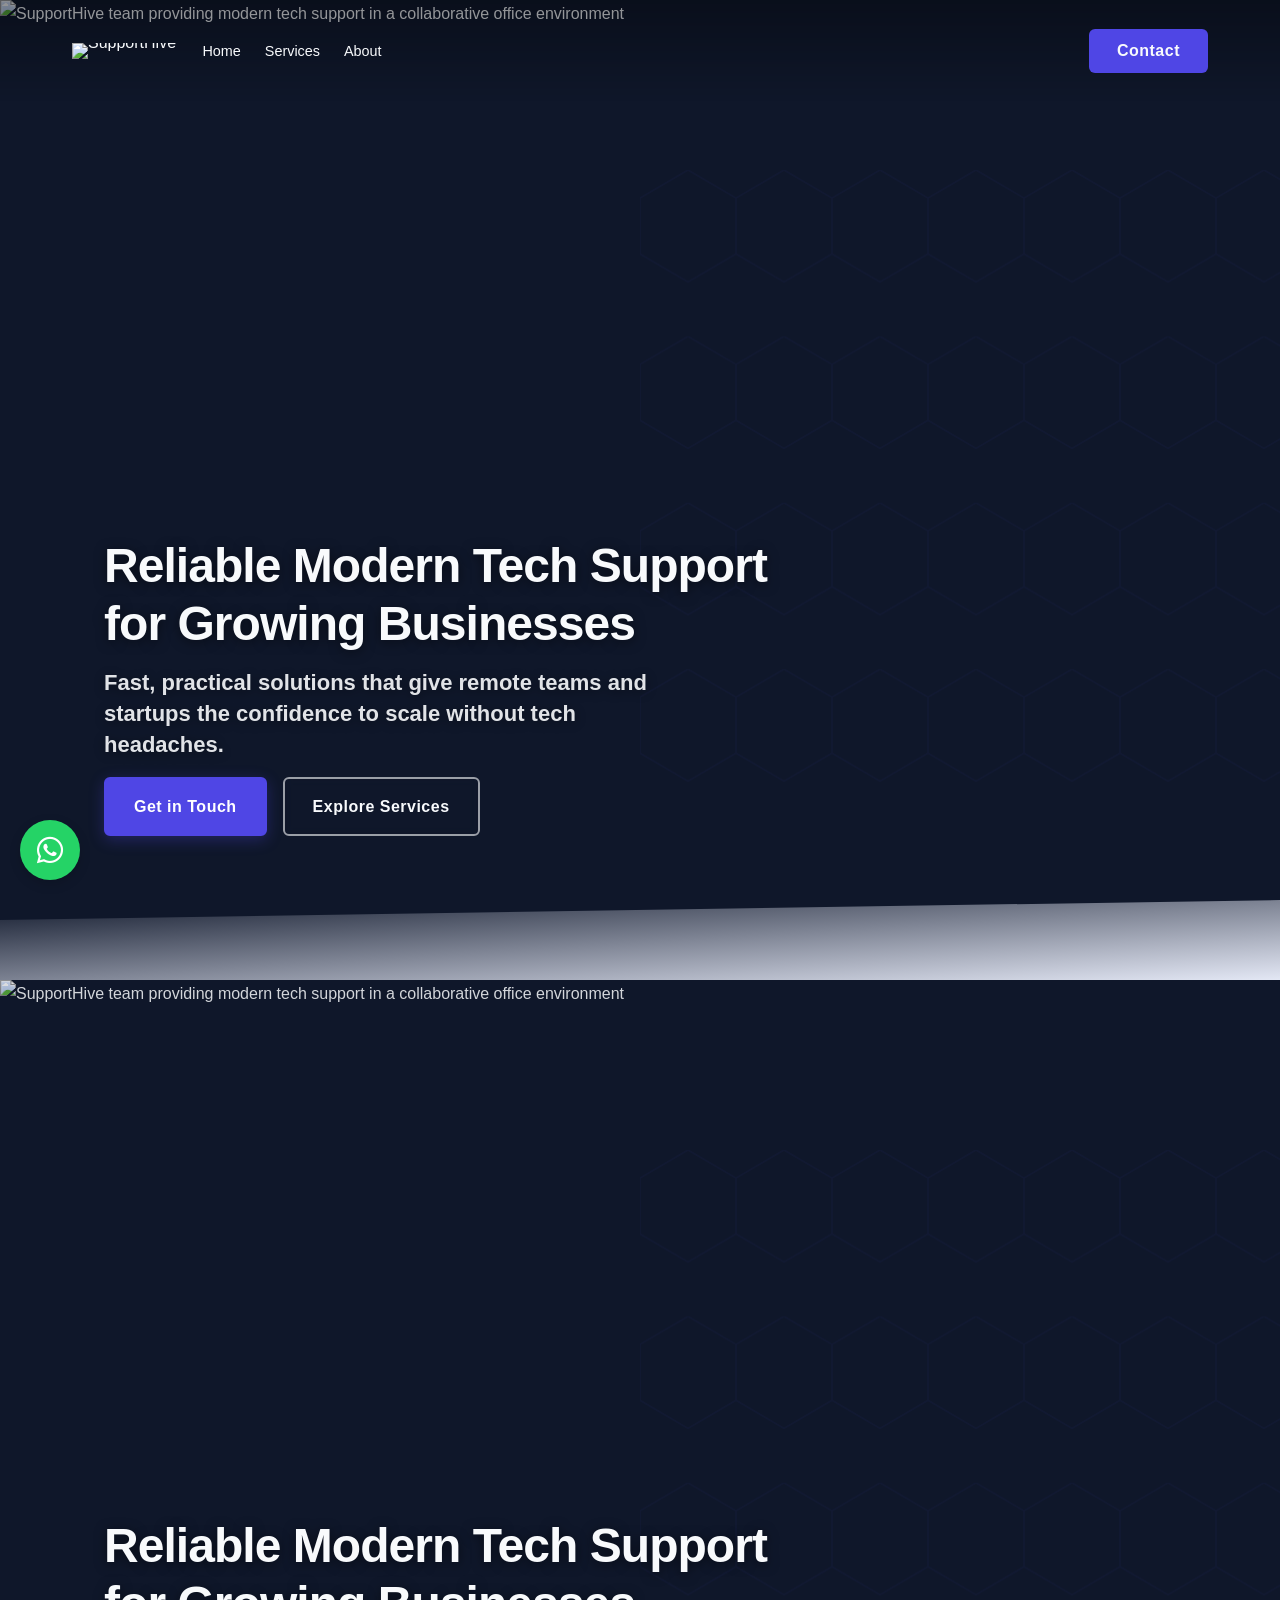
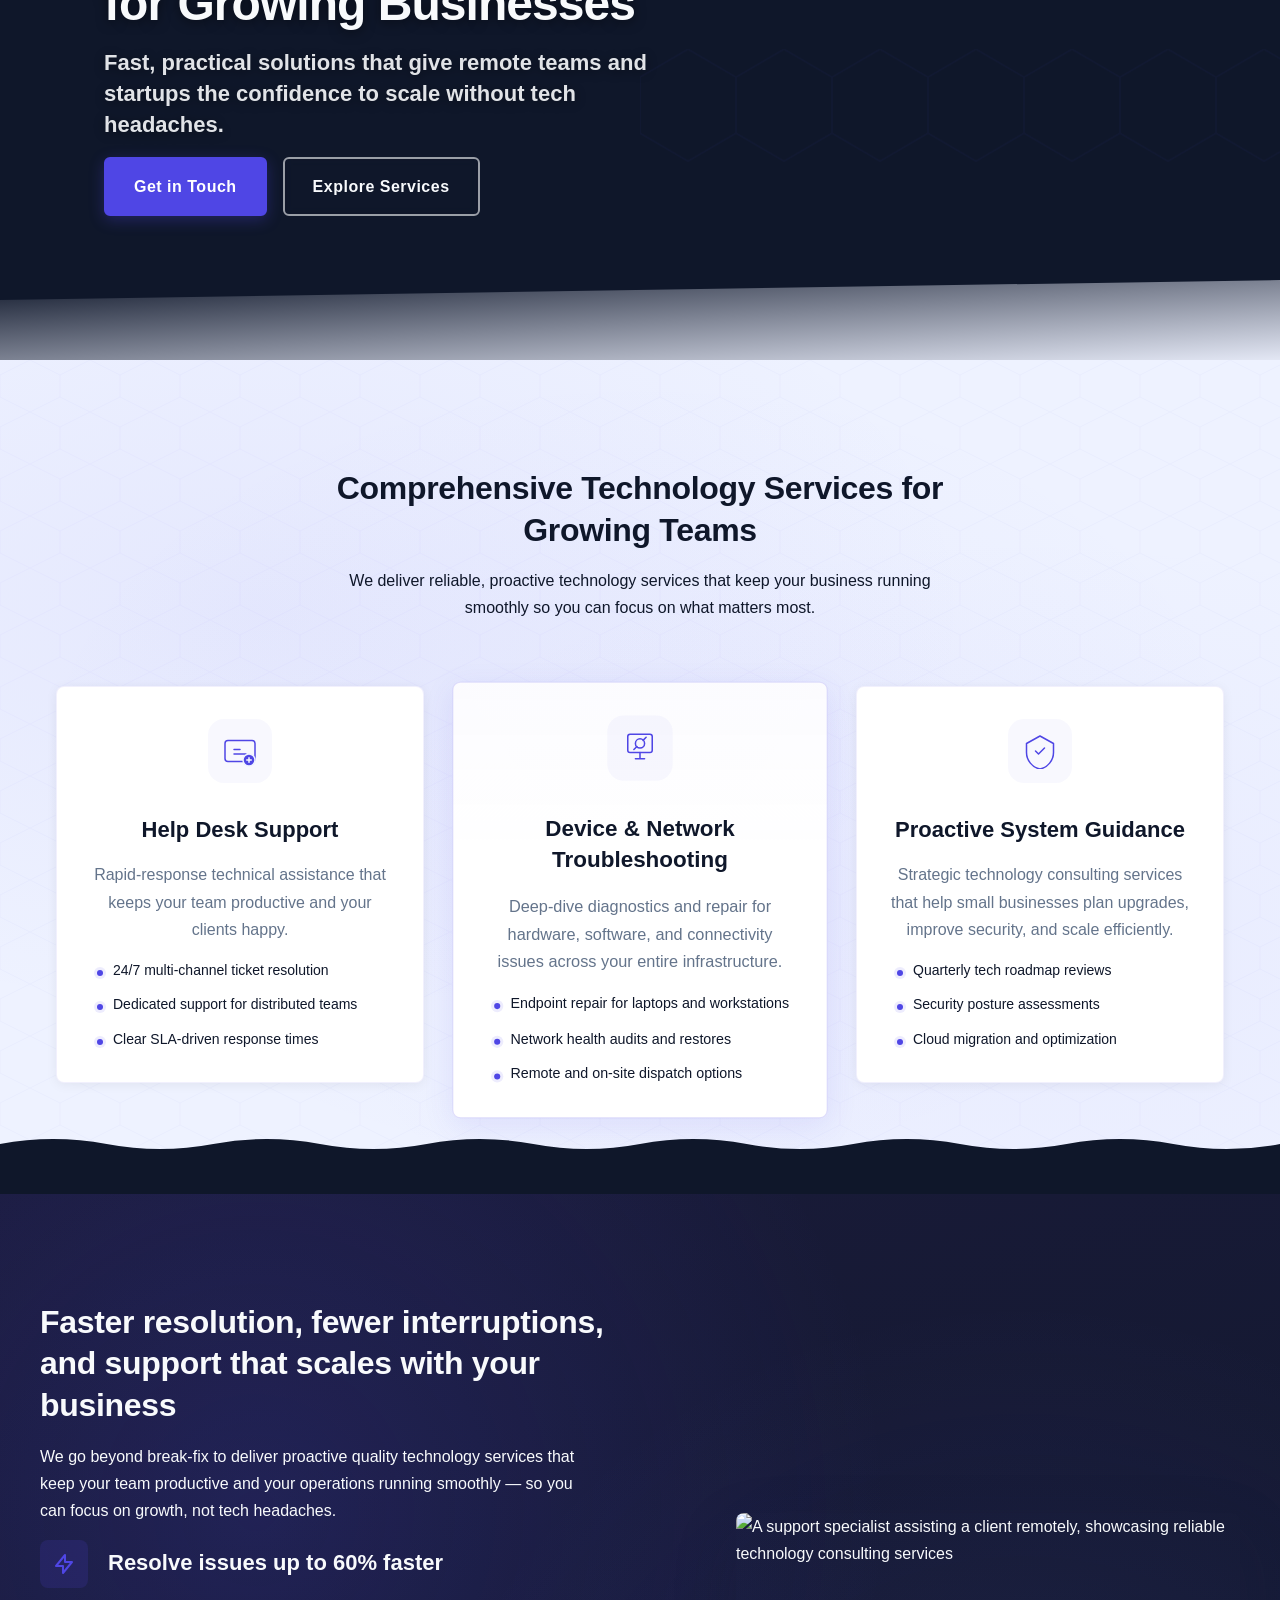
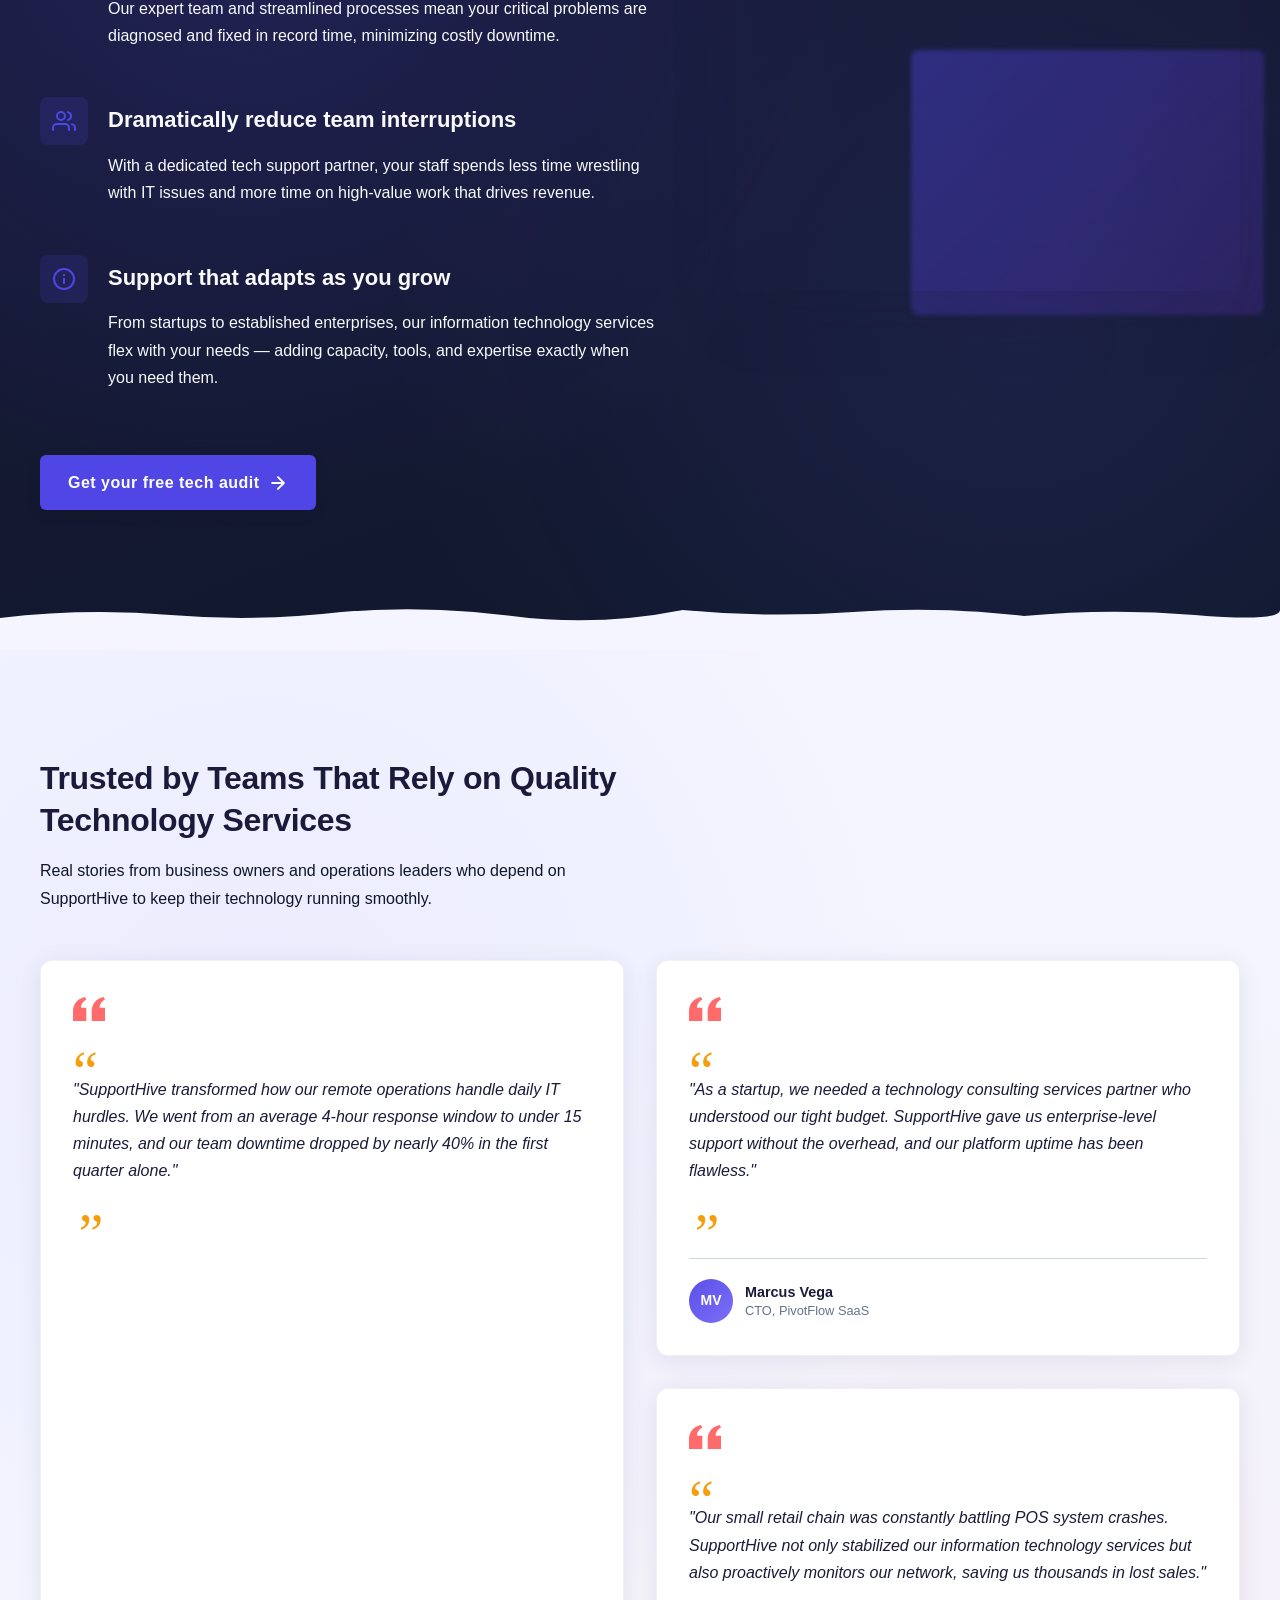
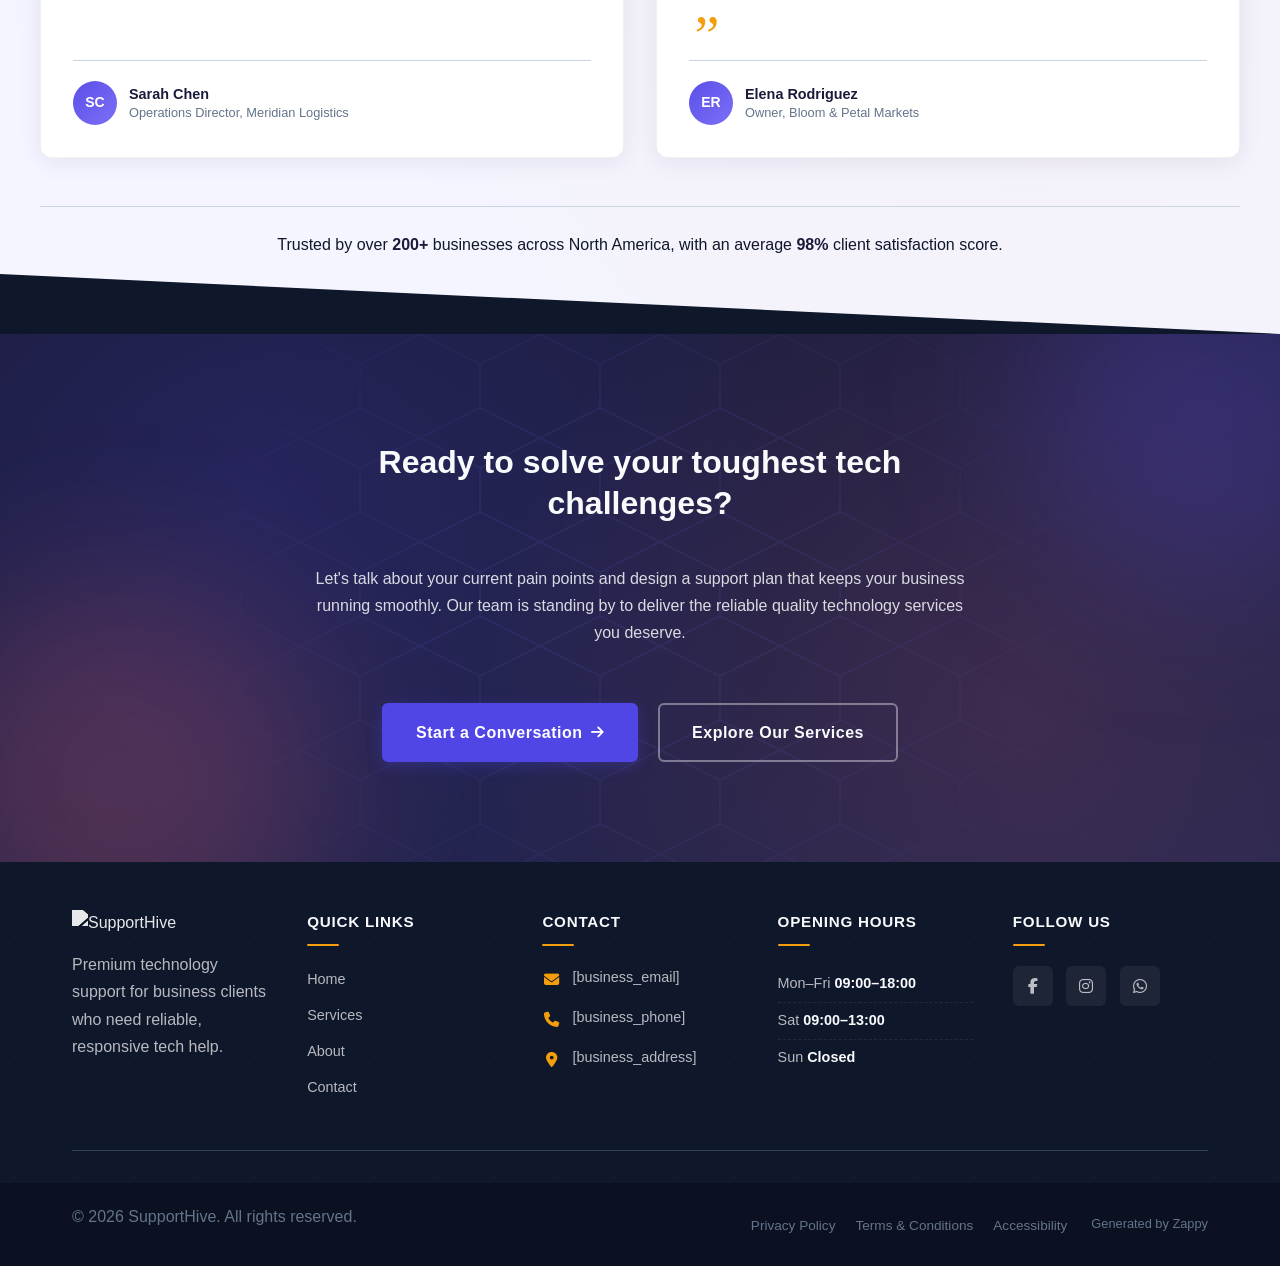
==== commit 68a3d505: "Background sync: Progressive GitHub Sync" ====
--- a/public/index.html
+++ b/public/index.html
@@ -1 +1 @@
-<!doctype html><html lang="en"><head><meta charset="UTF-8"><meta content="width=device-width,initial-scale=1" name="viewport"><meta content="index, follow" name="robots"><title>Solve Every Tech Glitch with Quality Technology Services — SupportHive</title><meta content="Experience reliable quality technology services that turn your tech frustrations into seamless solutions. From instant troubleshooting to full-scale IT support, SupportHive keeps your digital world running smoothly. Get expert help now." name="description"><meta content="quality technology services, l and t technology services, tech support, IT solutions, reliable tech help" name="keywords"><link href="/assets/favicon.ico" rel="icon" type="image/x-icon"><link href="/assets/favicon-16x16.png" rel="icon" type="image/png" sizes="16x16"><link href="/assets/favicon-32x32.png" rel="icon" type="image/png" sizes="32x32"><link href="/assets/favicon-48x48.png" rel="icon" type="image/png" sizes="48x48"><link href="/assets/favicon-192x192.png" rel="icon" type="image/png" sizes="192x192"><link href="/assets/favicon-512x512.png" rel="icon" type="image/png" sizes="512x512"><link href="/assets/apple-touch-icon.png" rel="apple-touch-icon"><script>!function(){"use strict";var t="7a2a07a9-bfe8-4bcd-bfa1-5b71087aa94e",e="https://api.zappy5.com/api/analytics/track",a=18e5,n=2592e6,o=!0,i=!0,r=!0;var s=function(){var e="zappy_visitor_"+t,a=null;try{if(a=localStorage.getItem(e)){var o=JSON.parse(a),i=Date.now();if(i-o.created<n)return o.lastSeen=i,localStorage.setItem(e,JSON.stringify(o)),o.id}}catch(t){console.warn("Zappy Analytics: LocalStorage not available")}var r="zv_"+Date.now()+"_"+Math.random().toString(36).substr(2,9);try{localStorage.setItem(e,JSON.stringify({id:r,created:Date.now(),lastSeen:Date.now()}))}catch(t){}return r}(),c=function(){var e="zappy_session_"+t,n=null;try{if(n=sessionStorage.getItem(e)){var o=JSON.parse(n),i=Date.now();if(i-o.timestamp<a)return o.timestamp=i,sessionStorage.setItem(e,JSON.stringify(o)),o.id}}catch(t){console.warn("Zappy Analytics: SessionStorage not available")}var r="zs_"+Date.now()+"_"+Math.random().toString(36).substr(2,9);try{sessionStorage.setItem(e,JSON.stringify({id:r,timestamp:Date.now()}))}catch(t){}return r}();function l(a,n){n=n||{};var o={website_id:t,event_type:a,page_path:window.location.pathname,referrer:document.referrer||"direct",visitor_id:s,session_id:c,metadata:n};if(navigator.sendBeacon){var i=new Blob([JSON.stringify(o)],{type:"application/json"});navigator.sendBeacon(e,i)}else fetch(e,{method:"POST",headers:{"Content-Type":"application/json"},body:JSON.stringify(o),keepalive:!0}).catch(function(t){console.warn("Zappy Analytics: Failed to track event",t)})}o&&l("pageview",{title:document.title,url:window.location.href}),i&&document.addEventListener("click",function(t){var e=t.target;if("BUTTON"===e.tagName||e.closest("button")){var a="BUTTON"===e.tagName?e:e.closest("button");l("click",{element:"button",text:a.textContent.trim().substring(0,100),id:a.id||null,class:a.className||null})}else if("A"===e.tagName||e.closest("a")){var n="A"===e.tagName?e:e.closest("a");l("navigation",{element:"link",text:n.textContent.trim().substring(0,100),href:n.href,external:n.hostname!==window.location.hostname})}},!0),r&&document.addEventListener("submit",function(t){var e=t.target;l("form_submit",{form_id:e.id||null,form_name:e.name||null,form_action:e.action||null,form_method:e.method||"GET"})},!0);var d=Date.now();window.addEventListener("beforeunload",function(){l("page_unload",{time_on_page:Math.floor((Date.now()-d)/1e3),page_path:window.location.pathname})}),window.zappyAnalytics={track:l,getVisitorId:function(){return s},getSessionId:function(){return c}}}()</script><meta content="Solve Every Tech Glitch with Quality Technology Services — SupportHive" property="og:title"><meta content="Experience reliable quality technology services that turn your tech frustrations into seamless solutions. From instant troubleshooting to full-scale IT support, SupportHive keeps your digital world running smoothly. Get expert help now." property="og:description"><meta content="summary_large_image" name="twitter:card"><meta content="Solve Every Tech Glitch with Quality Technology Services — SupportHive" name="twitter:title"><meta content="Experience reliable quality technology services that turn your tech frustrations into seamless solutions. From instant troubleshooting to full-scale IT support, SupportHive keeps your digital world running smoothly. Get expert help now." name="twitter:description"><meta content="website" property="og:type"><meta content="en_US" property="og:locale"><link href="https://cdnjs.cloudflare.com/ajax/libs/font-awesome/6.4.0/css/all.min.css" rel="stylesheet"><style>.skip-link{position:absolute;top:0;left:0;transform:translateY(-200%);padding:12px 18px;background:var(--bg-dark,#1a1a1a);color:var(--text-light,#fff);font-weight:600;border-radius:0 0 8px 0;z-index:10000}.skip-link:focus{transform:none;outline:2px solid var(--ring,#fff);outline-offset:2px}:focus-visible{outline:2px solid var(--ring,currentColor);outline-offset:3px}</style><link href="/assets/favicon.ico" rel="icon" type="image/x-icon"><link href="/assets/favicon-16x16.png" rel="icon" type="image/png" sizes="16x16"><link href="/assets/favicon-32x32.png" rel="icon" type="image/png" sizes="32x32"><link href="/assets/favicon-48x48.png" rel="icon" type="image/png" sizes="48x48"><link href="/assets/favicon-192x192.png" rel="icon" type="image/png" sizes="192x192"><link href="/assets/favicon-512x512.png" rel="icon" type="image/png" sizes="512x512"><link href="/assets/apple-touch-icon.png" rel="apple-touch-icon"><link href="https://cdn.jsdelivr.net/npm/vanilla-cookieconsent@3/dist/cookieconsent.css" rel="stylesheet"><script src="https://cdn.jsdelivr.net/npm/vanilla-cookieconsent@3/dist/cookieconsent.umd.js"></script><script src="https://cdn.jsdelivr.net/gh/mickidum/acc_toolbar/acctoolbar/acctoolbar.min.js"></script><link href="/styles.css" rel="stylesheet"><script>window.ZAPPY_WEBSITE_ID="7a2a07a9-bfe8-4bcd-bfa1-5b71087aa94e",window.ZAPPY_API_BASE="https://api.zappy5.com"</script><style id="zappy-dropdown-submenu-styles">#navMenu li:has(.sub-menu),.nav-menu li:has(.sub-menu),.navbar li:has(.sub-menu),nav li:has(.sub-menu){position:relative}#navMenu .sub-menu,.nav-menu .sub-menu,.navbar .sub-menu,nav .sub-menu{display:block!important;position:absolute!important;top:100%;left:0;min-width:220px;background:#fff;border-radius:8px;box-shadow:0 8px 25px rgba(0,0,0,.15);padding:8px 0;opacity:0;visibility:hidden;transform:translateY(10px);transition:all .3s ease;z-index:1000;list-style:none;pointer-events:none}#navMenu li:hover>.sub-menu,.nav-menu li:hover>.sub-menu,.navbar li:hover>.sub-menu,nav li:hover>.sub-menu{opacity:1!important;visibility:visible!important;transform:translateY(0)!important;pointer-events:auto!important}.sub-menu li{list-style:none;margin:0;padding:0}.sub-menu a{display:block!important;padding:10px 16px!important;color:var(--text-dark,#333)!important;font-weight:500;text-decoration:none;white-space:nowrap;transition:background-color .2s}.sub-menu .zappy-nav-child>a{padding-left:28px!important;font-size:.9em!important;opacity:.85!important}[dir=rtl] .sub-menu .zappy-nav-child>a,html[lang=ar] .sub-menu .zappy-nav-child>a,html[lang=he] .sub-menu .zappy-nav-child>a{padding-left:10px!important;padding-right:28px!important}.sub-menu .zappy-nav-parent>a{font-weight:600!important}.sub-menu a:hover{background-color:#f5f5f5}[dir=rtl] .nav-menu .sub-menu,[dir=rtl] .navbar .sub-menu,[dir=rtl] nav .sub-menu,html[lang=ar] .nav-menu .sub-menu,html[lang=ar] .navbar .sub-menu,html[lang=ar] nav .sub-menu,html[lang=he] .nav-menu .sub-menu,html[lang=he] .navbar .sub-menu,html[lang=he] nav .sub-menu{left:auto!important;right:0!important}.sub-menu:empty,.sub-menu:not(:has(li)):not(:has(> a)),.sub-menu:not(:has(li:not(.zappy-hidden-menu-item))):not(:has(> a)){display:none!important;opacity:0!important;visibility:hidden!important;pointer-events:none!important}li:has(.menu-group-title):hover>.sub-menu{opacity:1!important;visibility:visible!important;transform:translateY(0)!important;pointer-events:auto!important}#navMenu>li>.menu-group-title,.nav-menu>li>.menu-group-title{display:inline-block;padding:.5rem 1rem;cursor:default;user-select:none}@media (max-width:768px){#navMenu .sub-menu,.nav-menu .sub-menu,.navbar .sub-menu,nav .sub-menu{position:static!important;transform:none!important;box-shadow:none!important;background:0 0!important;max-height:0;overflow:hidden;opacity:0;visibility:hidden;transition:max-height .3s ease,opacity .3s ease;padding:0!important;border-radius:0!important}#navMenu .sub-menu.mobile-expanded,.nav-menu .sub-menu.mobile-expanded,.navbar .sub-menu.mobile-expanded{max-height:none!important;overflow-y:visible!important;opacity:1!important;visibility:visible!important;padding:8px 0 8px 16px!important}[dir=rtl] .sub-menu.mobile-expanded,html[lang=he] .sub-menu.mobile-expanded{padding:8px 16px 8px 0!important}#navMenu li:hover>.sub-menu,.nav-menu li:hover>.sub-menu,.navbar li:hover>.sub-menu,nav li:hover>.sub-menu{opacity:0;visibility:hidden;pointer-events:none}#navMenu li>.sub-menu.mobile-expanded,.nav-menu li>.sub-menu.mobile-expanded,.navbar li>.sub-menu.mobile-expanded,nav li>.sub-menu.mobile-expanded{opacity:1!important;visibility:visible!important;pointer-events:auto!important}#navMenu li:has(.sub-menu),.nav-menu li:has(.sub-menu),.navbar li:has(.sub-menu),nav li:has(.sub-menu){display:flex!important;flex-wrap:wrap!important;align-items:center!important;position:relative!important;min-height:44px!important}#navMenu li:has(.sub-menu)>a,.nav-menu li:has(.sub-menu)>a,.navbar li:has(.sub-menu)>a,nav li:has(.sub-menu)>a{flex:1!important;min-width:0!important}#navMenu li:has(.sub-menu)>.menu-group-title,.nav-menu li:has(.sub-menu)>.menu-group-title,.navbar li:has(.sub-menu)>.menu-group-title,nav li:has(.sub-menu)>.menu-group-title{flex:1!important;min-width:0!important;padding:0!important;line-height:inherit!important}#navMenu li:has(.sub-menu)>.sub-menu,.nav-menu li:has(.sub-menu)>.sub-menu,.navbar li:has(.sub-menu)>.sub-menu,nav li:has(.sub-menu)>.sub-menu{flex-basis:100%!important;width:100%!important}#navMenu li:has(.sub-menu)>a [class*=arrow],#navMenu li:has(.sub-menu)>a [class*=chevron],.nav-menu li:has(.sub-menu)>a .fa-angle-down,.nav-menu li:has(.sub-menu)>a .fa-chevron-down,.nav-menu li:has(.sub-menu)>a [class*=arrow],.nav-menu li:has(.sub-menu)>a [class*=chevron],nav li:has(.sub-menu)>a [class*=arrow],nav li:has(.sub-menu)>a [class*=chevron]{display:none!important;visibility:hidden!important}.mobile-submenu-toggle{display:flex!important;align-items:center!important;justify-content:center!important;width:44px!important;height:auto!important;background:0 0!important;border:none!important;cursor:pointer!important;color:var(--text-light)!important;position:static!important;flex-shrink:0!important;align-self:stretch!important;z-index:2!important;padding:0!important;margin:0!important}.mobile-submenu-toggle::after{content:''!important;width:0!important;height:0!important;border-left:6px solid transparent!important;border-right:6px solid transparent!important;border-top:7px solid currentColor!important;transition:transform .3s ease!important}.mobile-submenu-toggle.expanded::after{transform:rotate(180deg)!important}.sub-menu a{padding:10px 0!important;display:block!important;color:var(--text-light)!important;white-space:normal!important}.sub-menu .zappy-nav-child>a{padding-left:28px!important;font-size:.9em!important;opacity:.85!important}[dir=rtl] .sub-menu .zappy-nav-child>a,html[lang=ar] .sub-menu .zappy-nav-child>a,html[lang=he] .sub-menu .zappy-nav-child>a{padding-left:0!important;padding-right:28px!important}.sub-menu .zappy-nav-parent>a{font-weight:600!important}#navMenu.active,.nav-menu.active{max-width:100vw!important;overflow-x:hidden!important;box-sizing:border-box!important}.navbar .sub-menu li a,.zappy-products-dropdown .sub-menu a,nav.navbar .sub-menu li a{color:var(--text-light)!important}}@media (min-width:769px){.mobile-submenu-toggle{display:none!important}}</style><style id="zappy-widget-visibility">html[dir=rtl] .whatsapp-float{right:20px!important;left:auto!important}html:not([dir]) .whatsapp-float,html[dir=ltr] .whatsapp-float{left:20px!important;right:auto!important}html[dir=rtl] #mic-access-tool-general-button,html[dir=rtl] #mic-init-access-tool #mic-access-tool-general-button,html[dir=rtl] #mic-init-access-tool .mic-access-tool-general-button,html[dir=rtl] ._access-icon,html[dir=rtl] .mic-access-tool-general-button{left:20px!important;right:auto!important}html:not([dir]) #mic-access-tool-general-button,html:not([dir]) #mic-init-access-tool #mic-access-tool-general-button,html:not([dir]) #mic-init-access-tool .mic-access-tool-general-button,html:not([dir]) ._access-icon,html:not([dir]) .mic-access-tool-general-button,html[dir=ltr] #mic-access-tool-general-button,html[dir=ltr] #mic-init-access-tool #mic-access-tool-general-button,html[dir=ltr] #mic-init-access-tool .mic-access-tool-general-button,html[dir=ltr] ._access-icon,html[dir=ltr] .mic-access-tool-general-button{right:20px!important;left:auto!important}@media (max-width:768px){.whatsapp-float{display:flex!important}}@media (min-width:769px){.whatsapp-float{display:flex!important}}@media (max-width:768px){#mic-access-tool-general-button,#mic-init-access-tool #mic-access-tool-general-button,#mic-init-access-tool .mic-access-tool-general-button,._access-icon,.mic-access-tool-general-button{display:flex!important;visibility:visible!important;opacity:1!important;pointer-events:auto!important}#mic-access-tool-box.opened-mic-access-tool,#mic-init-access-tool #mic-access-tool-box.opened-mic-access-tool,.mic-access-tool-box.opened-mic-access-tool{visibility:visible!important;opacity:1!important;pointer-events:auto!important}}@media (min-width:769px){#mic-access-tool-general-button,#mic-init-access-tool #mic-access-tool-general-button,#mic-init-access-tool .mic-access-tool-general-button,._access-icon,.mic-access-tool-general-button{display:flex!important;visibility:visible!important;opacity:1!important;pointer-events:auto!important}#mic-access-tool-box.opened-mic-access-tool,#mic-init-access-tool #mic-access-tool-box.opened-mic-access-tool,.mic-access-tool-box.opened-mic-access-tool{visibility:visible!important;opacity:1!important;pointer-events:auto!important}}</style></head><body><a href="#main" class="skip-link">Skip to main content</a><nav class="navbar"><button aria-label="Menu" class="mobile-toggle" id="mobileToggle"><svg viewBox="0 0 24 24" fill="none" height="24" width="24" class="hamburger-icon"><path d="M3 12h18M3 6h18M3 18h18" stroke="currentColor" stroke-width="2" stroke-linecap="round"></path></svg> <svg viewBox="0 0 24 24" fill="none" height="24" width="24" class="close-icon" style="display:none"><path d="M18 6L6 18M6 6l12 12" stroke="currentColor" stroke-width="2" stroke-linecap="round"></path></svg></button> <button aria-label="Call" class="phone-header-btn" data-phone="[business_phone]"><svg viewBox="0 0 24 24" fill="currentColor" height="20" width="20"><path d="M22 16.92v3a2 2 0 0 1-2.18 2 19.79 19.79 0 0 1-8.63-3.07 19.5 19.5 0 0 1-6-6 19.79 19.79 0 0 1-3.07-8.67A2 2 0 0 1 4.11 2h3a2 2 0 0 1 2 1.72 12.84 12.84 0 0 0 .7 2.81 2 2 0 0 1-.45 2.11L8.09 9.91a16 16 0 0 0 6 6l1.27-1.27a2 2 0 0 1 2.11-.45 12.84 12.84 0 0 0 2.81.7A2 2 0 0 1 22 16.92z"></path></svg></button><div class="nav-container"><div class="nav-brand"><a href="/" class="logo-link"><img alt="SupportHive" class="logo" src="/assets/site-home-image-1.webp"></a></div><ul class="nav-menu" id="navMenu"><li><a href="/">Home</a></li><li><a href="/services">Services</a></li><li><a href="/about">About</a></li></ul><div class="nav-cta-container"><a href="/contact" class="nav-cta-btn">Contact</a></div></div></nav><script>window.addEventListener("load",function(){const e=document.querySelector(".navbar, nav, header");if(!e)return void console.log("[Navbar] Navbar element not found");let t=document.getElementById("mobileToggle")||document.querySelector(".mobile-toggle")||document.querySelector(".hamburger")||document.querySelector(".hamburger-menu")||document.querySelector(".menu-toggle")||document.querySelector(".burger-menu")||document.querySelector('[aria-label="Menu"]')||document.querySelector('[aria-label="תפריט"]');const n=document.querySelector(".phone-header-btn"),o=window.getComputedStyle(e);let r=o.backgroundColor;if(console.log("[Navbar] Initial navbar background:",r),"transparent"===r||"rgba(0, 0, 0, 0)"===r||r.startsWith("rgba")&&r.includes(", 0)")){const e=o.backgroundImage;if(e&&"none"!==e)console.log("[Navbar] Navbar has background image/gradient, using dark text"),r="rgb(240, 240, 240)";else{const e=window.getComputedStyle(document.body).backgroundColor;console.log("[Navbar] Navbar transparent, using body background:",e),r=e}}const a=r.match(/\d+/g);if(a&&a.length>=3){const e=(.299*parseInt(a[0])+.587*parseInt(a[1])+.114*parseInt(a[2]))/255;console.log("[Navbar] Mobile button colors preserved from Claude CSS (luminance:",e.toFixed(2)+")");const o=document.createElement("style");o.id="zappy-mobile-nav-fix";document.documentElement.lang;document.documentElement.dir,o.textContent='\n        /* Hide mobile buttons on desktop, show only on mobile */\n        @media (min-width: 769px) {\n          .mobile-toggle,\n          .phone-header-btn {\n            display: none !important;\n          }\n        }\n        \n        /* Show and position mobile buttons correctly on mobile */\n        @media (max-width: 768px) {\n          .navbar,\n          nav.navbar {\n            min-height: 70px !important;\n          }\n\n          .mobile-toggle,\n          .phone-header-btn {\n            position: absolute !important;\n            top: 0 !important;\n            bottom: 0 !important;\n            margin-top: auto !important;\n            margin-bottom: auto !important;\n            transform: none !important;\n            z-index: 1001 !important;\n            display: flex !important;\n            align-items: center !important;\n            justify-content: center !important;\n            width: 36px !important;\n            height: 36px !important;\n            border-radius: 50% !important;\n            border: none !important;\n            cursor: pointer !important;\n            padding: 6px !important;\n            background: none !important;\n            color: var(--nav-text, var(--text-light)) !important;\n            touch-action: manipulation !important;\n            -webkit-tap-highlight-color: transparent !important;\n          }\n\n          html[data-zappy-site-type="ecommerce"] .phone-header-btn,\n          body[data-zappy-site-type="ecommerce"] .phone-header-btn,\n          html[data-zappy-site-type="ecommerce"] header .phone-header-btn,\n          html[data-zappy-site-type="ecommerce"] nav .phone-header-btn {\n            display: none !important;\n            visibility: hidden !important;\n            width: 0 !important;\n            height: 0 !important;\n            min-width: 0 !important;\n            overflow: hidden !important;\n          }\n          \n          /* LTR positioning (default): hamburger LEFT, phone RIGHT */\n          html:not([dir="rtl"]):not([lang="he"]):not([lang="ar"]) .mobile-toggle,\n          html[dir="ltr"] .mobile-toggle {\n            left: 12px !important;\n            right: auto !important;\n          }\n          html:not([dir="rtl"]):not([lang="he"]):not([lang="ar"]) .phone-header-btn,\n          html[dir="ltr"] .phone-header-btn {\n            right: 12px !important;\n            left: auto !important;\n          }\n          \n          /* RTL positioning: hamburger RIGHT, phone LEFT */\n          html[dir="rtl"] .mobile-toggle,\n          html[lang="he"] .mobile-toggle,\n          html[lang="ar"] .mobile-toggle {\n            right: 12px !important;\n            left: auto !important;\n          }\n          html[dir="rtl"] .phone-header-btn,\n          html[lang="he"] .phone-header-btn,\n          html[lang="ar"] .phone-header-btn {\n            left: 12px !important;\n            right: auto !important;\n          }\n          \n          /* CRITICAL: Ensure nav-container has min-height on mobile */\n          /* All children are positioned absolutely/fixed on mobile, so height:auto collapses to 0 */\n          .nav-container {\n            min-height: 70px !important;\n            position: relative !important;\n          }\n          \n          /* Ensure SVG icons are properly sized and inherit color */\n          .mobile-toggle svg,\n          .phone-header-btn svg {\n            width: 24px !important;\n            height: 24px !important;\n            /* Don\'t force display - let JavaScript control hamburger/close toggle */\n          }\n          \n          /* Reset nav-cta-container on mobile - remove desktop box-shadow/padding */\n          /* that creates a visible ghost box when CTA button is hidden */\n          .nav-cta-container {\n            box-shadow: none !important;\n            padding: 0 !important;\n          }\n          \n          /* Hide nav-cta-container entirely on mobile when there\'s no lang-switcher */\n          /* (only the CTA button is inside, and it\'s hidden on mobile) */\n          .nav-cta-container:not(:has(.lang-switcher)) {\n            display: none !important;\n          }\n          \n          /* CRITICAL: Prevent hero image fade gradient from bleeding over headline text */\n          /* The .image-fade-gradient has bottom: -30px (extends below parent) */\n          /* On mobile stacked layout, this overlaps the h1 text below the image */\n          .hero-image-column {\n            overflow: hidden !important;\n          }\n          .image-fade-gradient {\n            bottom: 0 !important;\n          }\n          \n          /* Hide desktop language switcher on mobile - hamburger menu handles it */\n          /* High specificity to override stored CSS */\n          .lang-switcher,\n          .nav-cta-container .lang-switcher,\n          .nav-container .lang-switcher,\n          .navbar .lang-switcher,\n          .navbar .nav-cta-container .lang-switcher {\n            display: none !important;\n          }\n        }\n      ';const r=document.getElementById("zappy-mobile-nav-fix");r&&r.remove(),document.head.appendChild(o),console.log("[Navbar] Critical CSS injected for mobile nav positioning");const i=window.innerWidth<=768;if(t){const e=t.querySelector(".hamburger-icon"),n=t.querySelector(".close-icon");e&&(e.style.setProperty("width","24px","important"),e.style.setProperty("height","24px","important"),e.style.setProperty("display","block","important")),n&&(n.style.setProperty("width","24px","important"),n.style.setProperty("height","24px","important"),n.style.setProperty("display","none","important")),i?(t.style.setProperty("position","absolute","important"),t.style.setProperty("top","0","important"),t.style.setProperty("bottom","0","important"),t.style.setProperty("margin-top","auto","important"),t.style.setProperty("margin-bottom","auto","important"),t.style.setProperty("transform","none","important"),t.style.setProperty("z-index","1001","important"),t.style.removeProperty("left"),t.style.removeProperty("right"),console.log("[Navbar] Mobile toggle positioning applied (mobile viewport)")):(t.style.removeProperty("position"),t.style.removeProperty("top"),t.style.removeProperty("transform"),t.style.removeProperty("z-index"),t.style.removeProperty("left"),t.style.removeProperty("right"),console.log("[Navbar] Desktop viewport - cleared mobile toggle inline positioning"))}if(n){const e=n.querySelector("svg");e&&(e.style.width="24px",e.style.height="24px",e.setAttribute("width","24"),e.setAttribute("height","24")),i?(n.style.setProperty("position","absolute","important"),n.style.setProperty("top","0","important"),n.style.setProperty("bottom","0","important"),n.style.setProperty("margin-top","auto","important"),n.style.setProperty("margin-bottom","auto","important"),n.style.setProperty("transform","none","important"),n.style.setProperty("z-index","1001","important"),n.style.removeProperty("left"),n.style.removeProperty("right"),console.log("[Navbar] Phone button positioning applied (mobile viewport)")):(n.style.removeProperty("position"),n.style.removeProperty("top"),n.style.removeProperty("transform"),n.style.removeProperty("z-index"),n.style.removeProperty("left"),n.style.removeProperty("right"),console.log("[Navbar] Desktop viewport - cleared phone button inline positioning"))}}else console.log("[Navbar] Could not parse background color:",r);t=document.getElementById("mobileToggle")||document.querySelector(".mobile-toggle")||document.querySelector(".hamburger")||document.querySelector(".hamburger-menu")||document.querySelector(".menu-toggle")||document.querySelector(".burger-menu")||document.querySelector('[aria-label="Menu"]')||document.querySelector('[aria-label="תפריט"]');const i=document.getElementById("navMenu")||document.querySelector(".nav-menu")||document.querySelector(".nav-links")||document.querySelector("nav ul:not(.submenu)");if(!t||!i)return void console.log("[Navbar] Mobile toggle or menu not found:",{toggle:!!t,menu:!!i});i.id||(i.id="navMenu"),console.log("[Navbar] Initializing mobile menu...");const l=t.cloneNode(!0);t.parentNode.replaceChild(l,t);var s=0;function p(e){var t=Date.now();t-s<300||(s=t,function(e){e.preventDefault(),e.stopPropagation();const t=l.querySelector(".hamburger-icon"),n=l.querySelector(".close-icon");i.classList.contains("active")?(i.classList.remove("active"),t&&t.style.setProperty("display","block","important"),n&&n.style.setProperty("display","none","important"),document.body.style.overflow="",console.log("[Navbar] Menu closed")):(i.classList.add("active"),t&&t.style.setProperty("display","none","important"),n&&n.style.setProperty("display","block","important"),document.body.style.overflow="hidden",console.log("[Navbar] Menu opened"))}(e))}l.addEventListener("click",p),l.addEventListener("touchend",p),i.querySelectorAll("a").forEach(function(e){e.addEventListener("click",function(){if("#"===this.getAttribute("href"))return;const e=l.querySelector(".hamburger-icon"),t=l.querySelector(".close-icon");i.classList.remove("active"),e&&e.style.setProperty("display","block","important"),t&&t.style.setProperty("display","none","important"),document.body.style.overflow="",console.log("[Navbar] Menu closed (link clicked)")})});var m=i.querySelectorAll(".dropdown-toggle");m.forEach(function(e){e.addEventListener("click",function(e){e.preventDefault(),e.stopPropagation();var t=this.closest(".nav-dropdown");t&&(t.parentNode.querySelectorAll(".nav-dropdown.open").forEach(function(e){e!==t&&e.classList.remove("open")}),t.classList.toggle("open"),console.log("[Navbar] Dropdown toggled:",t.classList.contains("open")?"open":"closed"))})}),document.addEventListener("click",function(e){e.target.closest(".nav-dropdown")||document.querySelectorAll(".nav-dropdown.open").forEach(function(e){e.classList.remove("open")})}),console.log("[Navbar] Dropdown handlers initialized for "+m.length+" dropdowns"),n&&n.addEventListener("click",function(){const e=document.querySelectorAll('a[href^="tel:"]'),t=e.length>0?e[0].getAttribute("href").replace("tel:",""):"[business_phone]";window.location.href="tel:"+t,console.log("[Navbar] Phone button clicked")}),console.log("[Navbar] Mobile menu initialized successfully")})</script><main id="main"><section class="home-hero-section" data-band-index="0" data-layout-spec="Home-hero" data-hero-type="fullscreen-scrim"><div class="home-hero-section__bg-wrapper"><img alt="SupportHive team providing modern tech support in a collaborative office environment" class="home-hero-section__bg-img" src="/assets/site-home-hero-image-1.webp" data-context="A modern, bright collaborative technology support environment: diverse professionals working together across laptops, tablets, and video calls in a refined hybrid office setting with abstract signal-wave light effects and a subtle honeycomb texture integrated into the scene." data-placeholder="home-hero-image-1" height="600" loading="eager" width="1200" data-hero-bg="true" fetchpriority="high"></div><div class="home-hero-section__scrim" aria-hidden="true"></div><div class="home-hero-section__decor" aria-hidden="true"><svg viewBox="0 0 400 400" data-no-icon-edit="true" class="home-hero-section__hex-grid"><pattern height="104" id="hex-pattern" patternUnits="userSpaceOnUse" width="60" x="0" y="0"><path d="M30 0 L60 17.5 L60 52.5 L30 70 L0 52.5 L0 17.5 Z" stroke="var(--primary)" stroke-width="1" fill="none" opacity="0.08"></path></pattern><rect height="100%" width="100%" fill="url(#hex-pattern)"></rect></svg></div><div class="home-hero-section__overlay"><div class="home-hero-section__content"><h1 class="home-hero-section__headline">Reliable Modern Tech Support for Growing Businesses</h1><h3 class="home-hero-section__subtitle">Fast, practical solutions that give remote teams and startups the confidence to scale without tech headaches.</h3><div class="home-hero-section__ctas"><a href="/contact" class="home-hero-section__cta home-hero-section__cta--primary">Get in Touch</a> <a href="/services" class="home-hero-section__cta home-hero-section__cta--secondary">Explore Services</a></div></div></div><div class="home-hero-section__divider-wrapper" aria-hidden="true" data-no-icon-edit="true"><svg viewBox="0 0 1200 80" xmlns="http://www.w3.org/2000/svg" preserveAspectRatio="none"><defs><linearGradient id="heroFade" x1="0%" x2="100%" y1="0%" y2="100%"><stop offset="0%" stop-color="var(--bg-dark)" stop-opacity="1"></stop><stop offset="100%" stop-color="var(--bg-light)" stop-opacity="0.95"></stop></linearGradient></defs><polygon fill="url(#heroFade)" points="0,80 0,20 1200,0 1200,80"></polygon></svg></div></section><section class="home-services-section" data-band-index="1" data-layout-spec="Home-services"><div class="home-services-section__bg-decor" aria-hidden="true"></div><div class="home-services-section__container"><div class="home-services-section__intro"><h2 class="home-services-section__title">Comprehensive Technology Services for Growing Teams</h2><p class="home-services-section__subtitle">We deliver reliable, proactive technology services that keep your business running smoothly so you can focus on what matters most.</p></div><div class="home-services-section__grid"><article class="home-services-section__card"><div class="home-services-section__card-icon" aria-hidden="true"><svg viewBox="0 0 48 48" xmlns="http://www.w3.org/2000/svg" data-element-type="icon" data-icon-type="svg" fill="none"><rect height="28" width="40" rx="4" stroke="currentColor" stroke-width="2" x="4" y="10"></rect><path d="M16 28h16M16 22h8" stroke="currentColor" stroke-width="2" stroke-linecap="round"></path><circle cx="36" cy="36" r="8" stroke="var(--bg-light)" stroke-width="2" fill="var(--primary)"></circle><path d="M33 36h6M36 33v6" stroke="var(--text-light)" stroke-width="2" stroke-linecap="round"></path></svg></div><h3 class="home-services-section__card-title">Help Desk Support</h3><p class="home-services-section__card-desc">Rapid-response technical assistance that keeps your team productive and your clients happy.</p><ul class="home-services-section__card-list"><li>24/7 multi-channel ticket resolution</li><li>Dedicated support for distributed teams</li><li>Clear SLA-driven response times</li></ul></article><article class="home-services-section__card home-services-section__card--featured"><div class="home-services-section__card-icon" aria-hidden="true"><svg viewBox="0 0 48 48" xmlns="http://www.w3.org/2000/svg" data-element-type="icon" data-icon-type="svg" fill="none"><rect height="24" width="32" rx="3" stroke="currentColor" stroke-width="2" x="8" y="6"></rect><path d="M24 30v8M18 38h12" stroke="currentColor" stroke-width="2" stroke-linecap="round"></path><circle cx="24" cy="18" r="6" stroke="var(--primary)" stroke-width="2"></circle><path d="M28 14l4-4M20 22l-4 4" stroke="var(--primary)" stroke-width="2" stroke-linecap="round"></path></svg></div><h3 class="home-services-section__card-title">Device &amp; Network Troubleshooting</h3><p class="home-services-section__card-desc">Deep-dive diagnostics and repair for hardware, software, and connectivity issues across your entire infrastructure.</p><ul class="home-services-section__card-list"><li>Endpoint repair for laptops and workstations</li><li>Network health audits and restores</li><li>Remote and on-site dispatch options</li></ul></article><article class="home-services-section__card"><div class="home-services-section__card-icon" aria-hidden="true"><svg viewBox="0 0 48 48" xmlns="http://www.w3.org/2000/svg" data-element-type="icon" data-icon-type="svg" fill="none"><path d="M24 4L6 14v12c0 10.4 7.7 20.1 18 22 10.3-1.9 18-11.6 18-22V14L24 4z" stroke="currentColor" stroke-width="2" stroke-linejoin="round"></path><path d="M18 24l4 4 8-8" stroke="var(--primary)" stroke-width="2" stroke-linecap="round" stroke-linejoin="round"></path></svg></div><h3 class="home-services-section__card-title">Proactive System Guidance</h3><p class="home-services-section__card-desc">Strategic technology consulting services that help small businesses plan upgrades, improve security, and scale efficiently.</p><ul class="home-services-section__card-list"><li>Quarterly tech roadmap reviews</li><li>Security posture assessments</li><li>Cloud migration and optimization</li></ul></article></div></div><div class="home-services-section__divider-wrapper" aria-hidden="true"><svg viewBox="0 0 1200 80" xmlns="http://www.w3.org/2000/svg" preserveAspectRatio="none" aria-hidden="true" data-no-icon-edit="true"><path d="M0,80 L0,30 Q50,20 100,30 T200,30 Q250,20 300,30 T400,30 Q450,20 500,30 T600,30 Q650,20 700,30 T800,30 Q850,20 900,30 T1000,30 Q1050,20 1100,30 T1200,30 L1200,80 Z" fill="#0F172A"></path></svg></div></section><section class="home-benefits-section" data-band-index="2" data-layout-spec="Home-benefits" data-section-type="benefits" data-bg="dark"><div class="home-benefits-section__container"><div class="home-benefits-section__content"><h2 class="home-benefits-section__heading">Faster resolution, fewer interruptions, and support that scales with your business</h2><p class="home-benefits-section__lead">We go beyond break-fix to deliver proactive quality technology services that keep your team productive and your operations running smoothly — so you can focus on growth, not tech headaches.</p><div class="home-benefits-section__values"><div class="home-benefits-section__value-item"><div class="home-benefits-section__value-icon" aria-hidden="true"><svg viewBox="0 0 24 24" xmlns="http://www.w3.org/2000/svg" data-element-type="icon" data-icon-type="svg" fill="none" height="24" width="24"><path d="M13 10V3L4 14H11V21L20 10H13Z" stroke="currentColor" stroke-width="2" stroke-linecap="round" stroke-linejoin="round"></path></svg></div><div class="home-benefits-section__value-text"><h3 class="home-benefits-section__value-title">Resolve issues up to 60% faster</h3><p class="home-benefits-section__value-desc">Our expert team and streamlined processes mean your critical problems are diagnosed and fixed in record time, minimizing costly downtime.</p></div></div><div class="home-benefits-section__value-item"><div class="home-benefits-section__value-icon" aria-hidden="true"><svg viewBox="0 0 24 24" xmlns="http://www.w3.org/2000/svg" data-element-type="icon" data-icon-type="svg" fill="none" height="24" width="24"><path d="M17 21V19C17 16.7909 15.2091 15 13 15H5C2.79086 15 1 16.7909 1 19V21M23 21V19C22.9986 17.1771 21.765 15.5857 20 15.13M16 3.13C17.7699 3.58317 19.0078 5.17764 19.0078 7.005C19.0078 8.83236 17.7699 10.4268 16 10.88M13 7C13 9.20914 11.2091 11 9 11C6.79086 11 5 9.20914 5 7C5 4.79086 6.79086 3 9 3C11.2091 3 13 4.79086 13 7Z" stroke="currentColor" stroke-width="2" stroke-linecap="round" stroke-linejoin="round"></path></svg></div><div class="home-benefits-section__value-text"><h3 class="home-benefits-section__value-title">Dramatically reduce team interruptions</h3><p class="home-benefits-section__value-desc">With a dedicated tech support partner, your staff spends less time wrestling with IT issues and more time on high-value work that drives revenue.</p></div></div><div class="home-benefits-section__value-item"><div class="home-benefits-section__value-icon" aria-hidden="true"><svg viewBox="0 0 24 24" xmlns="http://www.w3.org/2000/svg" data-element-type="icon" data-icon-type="svg" fill="none" height="24" width="24"><path d="M12 16V12M12 8H12.01M22 12C22 17.5228 17.5228 22 12 22C6.47715 22 2 17.5228 2 12C2 6.47715 6.47715 2 12 2C17.5228 2 22 6.47715 22 12Z" stroke="currentColor" stroke-width="2" stroke-linecap="round" stroke-linejoin="round"></path><path d="M12 16V12M12 8H12.01" stroke="currentColor" stroke-width="2" stroke-linecap="round" stroke-linejoin="round"></path></svg></div><div class="home-benefits-section__value-text"><h3 class="home-benefits-section__value-title">Support that adapts as you grow</h3><p class="home-benefits-section__value-desc">From startups to established enterprises, our information technology services flex with your needs — adding capacity, tools, and expertise exactly when you need them.</p></div></div></div><a href="/contact" class="home-benefits-section__cta"><span>Get your free tech audit</span> <svg viewBox="0 0 20 20" xmlns="http://www.w3.org/2000/svg" data-element-type="icon" data-icon-type="svg" fill="none" height="20" width="20"><path d="M4.16699 10H15.8337M15.8337 10L10.0003 4.16669M15.8337 10L10.0003 15.8334" stroke="currentColor" stroke-width="2" stroke-linecap="round" stroke-linejoin="round"></path></svg></a></div><div class="home-benefits-section__visual"><div class="home-benefits-section__image-wrapper"><img alt="A support specialist assisting a client remotely, showcasing reliable technology consulting services" class="home-benefits-section__image" src="/assets/site-home-benefits-image-1.webp" data-context="A friendly female tech support specialist in a modern, softly lit home office, smiling while remotely assisting a client on her laptop screen. The screen shows a collaborative troubleshooting session with code and diagnostic charts visible. Warm, professional atmosphere with a subtle indigo glow from the monitor." data-placeholder="home-benefits-image-1" height="400" loading="lazy" width="600" decoding="async"><div class="home-benefits-section__backplate" aria-hidden="true"></div></div></div></div><div class="home-benefits-section__divider-wrapper"><svg viewBox="0 0 1200 80" xmlns="http://www.w3.org/2000/svg" preserveAspectRatio="none" aria-hidden="true" data-no-icon-edit="true"><defs><linearGradient id="benefits-divider-grad" x1="0%" x2="100%" y1="0%" y2="0%"><stop offset="0%" stop-color="#FF6B6B" stop-opacity="0.9"></stop><stop offset="100%" stop-color="#7C3AED" stop-opacity="0.9"></stop></linearGradient></defs><path d="M0,80 L0,48 Q80,38 160,45 T320,42 Q400,35 480,46 T640,40 Q720,48 800,42 T960,46 Q1040,38 1120,45 T1200,40 L1200,80 Z" fill="#F4F5FF"></path></svg></div></section><section class="home-testimonials-section" data-band-index="3" data-layout-spec="Home-testimonials"><div class="home-testimonials-section__container"><div class="home-testimonials-section__intro"><h2>Trusted by Teams That Rely on Quality Technology Services</h2><p>Real stories from business owners and operations leaders who depend on SupportHive to keep their technology running smoothly.</p></div><div class="home-testimonials-section__grid"><article class="home-testimonials-section__card home-testimonials-section__card--featured"><div class="home-testimonials-section__card-icon"><svg viewBox="0 0 24 24" xmlns="http://www.w3.org/2000/svg" data-element-type="icon" data-icon-type="svg" fill="currentColor" height="32" width="32"><path d="M14.017 21v-7.391c0-5.704 3.731-9.57 8.983-10.609l.995 2.151c-2.432.917-3.995 3.638-3.995 5.849h4v10h-9.983zm-14.017 0v-7.391c0-5.704 3.748-9.57 9-10.609l.996 2.151c-2.433.917-3.996 3.638-3.996 5.849h3.983v10h-9.983z"></path></svg></div><blockquote><p>"SupportHive transformed how our remote operations handle daily IT hurdles. We went from an average 4-hour response window to under 15 minutes, and our team downtime dropped by nearly 40% in the first quarter alone."</p></blockquote><footer><div class="home-testimonials-section__avatar" data-placeholder-avatar="sarah-chen">SC</div><div class="home-testimonials-section__author"><strong>Sarah Chen</strong> <span>Operations Director, Meridian Logistics</span></div></footer></article><div class="home-testimonials-section__side-stack"><article class="home-testimonials-section__card"><div class="home-testimonials-section__card-icon"><svg viewBox="0 0 24 24" xmlns="http://www.w3.org/2000/svg" data-element-type="icon" data-icon-type="svg" fill="currentColor" height="32" width="32"><path d="M14.017 21v-7.391c0-5.704 3.731-9.57 8.983-10.609l.995 2.151c-2.432.917-3.995 3.638-3.995 5.849h4v10h-9.983zm-14.017 0v-7.391c0-5.704 3.748-9.57 9-10.609l.996 2.151c-2.433.917-3.996 3.638-3.996 5.849h3.983v10h-9.983z"></path></svg></div><blockquote><p>"As a startup, we needed a technology consulting services partner who understood our tight budget. SupportHive gave us enterprise-level support without the overhead, and our platform uptime has been flawless."</p></blockquote><footer><div class="home-testimonials-section__avatar" data-placeholder-avatar="marcus-vega">MV</div><div class="home-testimonials-section__author"><strong>Marcus Vega</strong> <span>CTO, PivotFlow SaaS</span></div></footer></article><article class="home-testimonials-section__card"><div class="home-testimonials-section__card-icon"><svg viewBox="0 0 24 24" xmlns="http://www.w3.org/2000/svg" data-element-type="icon" data-icon-type="svg" fill="currentColor" height="32" width="32"><path d="M14.017 21v-7.391c0-5.704 3.731-9.57 8.983-10.609l.995 2.151c-2.432.917-3.995 3.638-3.995 5.849h4v10h-9.983zm-14.017 0v-7.391c0-5.704 3.748-9.57 9-10.609l.996 2.151c-2.433.917-3.996 3.638-3.996 5.849h3.983v10h-9.983z"></path></svg></div><blockquote><p>"Our small retail chain was constantly battling POS system crashes. SupportHive not only stabilized our information technology services but also proactively monitors our network, saving us thousands in lost sales."</p></blockquote><footer><div class="home-testimonials-section__avatar" data-placeholder-avatar="elena-rodriguez">ER</div><div class="home-testimonials-section__author"><strong>Elena Rodriguez</strong> <span>Owner, Bloom &amp; Petal Markets</span></div></footer></article></div></div><div class="home-testimonials-section__proof"><p>Trusted by over <strong>200+</strong> businesses across North America, with an average <strong>98%</strong> client satisfaction score.</p></div></div><div class="home-testimonials-section__divider-wrapper"><svg viewBox="0 0 1200 60" xmlns="http://www.w3.org/2000/svg" preserveAspectRatio="none" aria-hidden="true" data-no-icon-edit="true"><path d="M0,60 L0,0 L1200,60 L1200,60 Z" fill="#0F172A"></path></svg></div></section><section class="home-cta-section" data-band-index="4" data-layout-spec="Home-cta" data-section-type="cta"><div class="home-cta-section__bg-mesh" aria-hidden="true"></div><div class="home-cta-section__blob home-cta-section__blob--purple" aria-hidden="true"></div><div class="home-cta-section__blob home-cta-section__blob--coral" aria-hidden="true"></div><div class="home-cta-section__container"><div class="home-cta-section__content"><h2 class="home-cta-section__heading">Ready to solve your toughest tech challenges?</h2><p class="home-cta-section__paragraph">Let's talk about your current pain points and design a support plan that keeps your business running smoothly. Our team is standing by to deliver the reliable quality technology services you deserve.</p><div class="home-cta-section__actions"><a href="/contact" class="home-cta-section__btn home-cta-section__btn--primary">Start a Conversation <i class="fa-arrow-right fa-solid" aria-hidden="true"></i> </a><a href="/services" class="home-cta-section__btn home-cta-section__btn--secondary">Explore Our Services</a></div></div></div></section></main><footer class="site-footer"><div class="footer-container"><div class="footer-grid"><div class="footer-col footer-company-col"><img alt="SupportHive" class="logo" src="/assets/supporthive-technology-services-logo.webp"><p class="company-tagline">Premium technology support for business clients who need reliable, responsive tech help.</p></div><div class="footer-col footer-links-col"><h4>Quick Links</h4><ul class="footer-links"><li><a href="/">Home</a></li><li><a href="/services">Services</a></li><li><a href="/about">About</a></li><li><a href="/contact">Contact</a></li></ul></div><div class="footer-col footer-contact-col"><h4>Contact</h4><ul class="footer-contact"><li><span class="contact-icon"><i class="fas fa-envelope"></i></span> <span class="contact-text"><a href="mailto:[business_email]">[business_email]</a></span></li><li><span class="contact-icon"><i class="fas fa-phone"></i></span> <span class="contact-text"><a href="tel:[business_phone]">[business_phone]</a></span></li><li><a href="/"><span class="contact-icon"><i class="fas fa-map-marker-alt"></i></span> <span class="contact-text">[business_address]</span></a></li></ul></div><div class="footer-col footer-hours-col"><h4>Opening Hours</h4><ul class="footer-hours"><li><a href="/"><span class="hours-day">Mon–Fri</span> <span class="hours-time">09:00–18:00</span></a></li><li><a href="/"><span class="hours-day">Sat</span> <span class="hours-time">09:00–13:00</span></a></li><li><a href="/"><span class="hours-day">Sun</span> <span class="hours-time">Closed</span></a></li></ul></div><div class="footer-col footer-social-col"><h4>Follow Us</h4><div class="footer-social"><a href="#" aria-label="Facebook" data-zappy-social-placeholder="true"><i class="fab fa-facebook-f"></i></a> <a href="#" aria-label="Instagram" data-zappy-social-placeholder="true"><i class="fab fa-instagram"></i></a> <a href="#" aria-label="WhatsApp" data-zappy-social-placeholder="true"><i class="fab fa-whatsapp"></i></a></div></div></div></div><div class="footer-bottom"><div class="footer-container footer-bottom-inner"><p class="copyright">© 2026 SupportHive. All rights reserved.</p><div class="footer-bottom-right"><ul class="legal-links"><li><a href="/privacy">Privacy Policy</a></li><li><a href="/terms">Terms &amp; Conditions</a></li><li><a href="/accessibility">Accessibility</a></li></ul><a href="https://zappy5.com" class="zappy-attribution" target="_blank">Generated by Zappy</a></div></div></div></footer><a href="https://wa.me/[whatsapp_handle]" class="whatsapp-float" aria-label="WhatsApp"><i class="fab fa-whatsapp"></i></a><div data-integration="accessibility:toolbar"></div><script src="/script.js"></script><script id="zappy-mobile-submenu-script">!function(){function e(){if(window.innerWidth>768)return document.querySelectorAll(".mobile-submenu-toggle").forEach(function(e){e.remove()}),void document.querySelectorAll(".sub-menu.mobile-expanded").forEach(function(e){e.classList.remove("mobile-expanded")});document.querySelectorAll(".nav-menu li:has(.sub-menu), nav li:has(.sub-menu), .navbar li:has(.sub-menu), #navMenu li:has(.sub-menu)").forEach(function(e){if(!e.querySelector(".mobile-submenu-toggle")){var t=e.querySelector(".sub-menu"),n=e.querySelector(":scope > a");if(t&&n){var o=document.createElement("button");o.className="mobile-submenu-toggle",o.setAttribute("aria-label","Toggle submenu"),o.setAttribute("type","button"),n.insertAdjacentElement("afterend",o),o.addEventListener("click",function(e){e.preventDefault(),e.stopPropagation(),document.querySelectorAll(".sub-menu.mobile-expanded").forEach(function(e){if(e!==t){e.classList.remove("mobile-expanded");var n=e.parentElement.querySelector(".mobile-submenu-toggle");n&&n.classList.remove("expanded")}}),t.classList.toggle("mobile-expanded"),o.classList.toggle("expanded")})}}})}var t;"loading"===document.readyState?document.addEventListener("DOMContentLoaded",e):e(),window.addEventListener("resize",function(){clearTimeout(t),t=setTimeout(e,250)});var n=new MutationObserver(function(t){t.forEach(function(t){if("attributes"===t.type){var n=t.target;n.classList&&(n.classList.contains("active")||n.classList.contains("open"))&&setTimeout(e,100)}})});setTimeout(function(){document.querySelectorAll(".mobile-menu, .nav-menu, #navMenu, nav").forEach(function(e){n.observe(e,{attributes:!0,attributeFilter:["class","style"]})})},500)}()</script><script id="zappy-navbar-scroll-effect">!function(){var e=document.querySelector("nav.navbar,.navbar:not(.zappy-catalog-menu)"),t=document.querySelector(".zappy-catalog-menu,#zappy-catalog-menu");if(e){var r="rgba(238,242,255,0.85)",o=getComputedStyle(document.documentElement),a=o.getPropertyValue("--text-dark").trim()||"#1a1a1a",s=(o.getPropertyValue("--text-light").trim(),a);e.style.transition="background 0.3s ease,backdrop-filter 0.3s ease,-webkit-backdrop-filter 0.3s ease,box-shadow 0.3s ease",t&&(t.style.transition="background 0.3s ease,backdrop-filter 0.3s ease,-webkit-backdrop-filter 0.3s ease");var n="a,.navbar-brand,.navbar-brand a,.dropdown-toggle,.mobile-toggle,.phone-header-btn,.mobile-hamburger-btn,.mobile-close-btn,.mobile-submenu-toggle,.nav-link",l=["cart-link","login-link","nav-search-toggle","search-toggle"];window.addEventListener("scroll",f,{passive:!0}),window.addEventListener("resize",f,{passive:!0}),f();var i=document.querySelector('section[class*="hero"],[data-hero-type],main:not(.courses-page-main)>section:first-child'),d=!1;if(i){var p=getComputedStyle(i),c=p.backgroundImage;if(c&&"none"!==c)if(-1!==c.indexOf("url(")){var b=p.backgroundColor.match(/\d+/g);d=!(b&&b.length>=3)||h(parseInt(b[0]),parseInt(b[1]),parseInt(b[2]))<.4}else if(-1!==c.indexOf("gradient")){var y=c.match(/rgba?\(\s*(\d+)\s*,\s*(\d+)\s*,\s*(\d+)/g);if(y&&y.length>0){for(var g=0,m=0;m<y.length;m++){var u=y[m].match(/\d+/g);g+=h(parseInt(u[0]),parseInt(u[1]),parseInt(u[2]))}d=g/y.length<.4}else d=!0}else d=!0;else{var k=p.backgroundColor.match(/\d+/g);k&&k.length>=3&&(d=h(parseInt(k[0]),parseInt(k[1]),parseInt(k[2]))<.4)}}d||(window.removeEventListener("scroll",f),window.removeEventListener("resize",f),e.classList.add("scrolled"),window.innerWidth>768&&(e.style.setProperty("--frosted-text",s),e.style.setProperty("background-image","none","important"),e.style.setProperty("background-color",r,"important"),e.style.backdropFilter="blur(12px)",e.style.webkitBackdropFilter="blur(12px)",e.style.boxShadow="0 2px 16px rgba(0,0,0,0.12)",w(e,s)),t&&(t.classList.add("scrolled"),window.innerWidth>768&&(t.style.setProperty("background",r,"important"),t.style.setProperty("backdrop-filter","blur(12px)","important"),t.style.setProperty("-webkit-backdrop-filter","blur(12px)","important"),w(t,s))),window._zappyNavNoDarkHero=!0)}function w(e,t){for(var r=e.querySelectorAll(n),o=0;o<r.length;o++){var a=!1;(r[o].closest(".sub-menu")||r[o].closest(".dropdown-menu"))&&(a=!0);for(var s=0;s<l.length;s++)if(r[o].classList.contains(l[s])){a=!0;break}a||r[o].style.setProperty("color",t,"important")}}function v(e){for(var t=e.querySelectorAll(n),r=0;r<t.length;r++)t[r].closest(".sub-menu")||t[r].closest(".dropdown-menu")||t[r].style.removeProperty("color")}function f(){if(!window._zappyNavNoDarkHero){if(window.innerWidth<=768)return e.classList.remove("scrolled"),v(e),void(t&&(t.classList.remove("scrolled"),v(t)));(window.scrollY||window.pageYOffset)>60?(e.classList.add("scrolled"),e.style.setProperty("background-color",r,"important"),e.style.setProperty("background-image","none","important"),e.style.setProperty("--frosted-text",s),e.style.backdropFilter="blur(12px)",e.style.webkitBackdropFilter="blur(12px)",e.style.boxShadow="0 2px 16px rgba(0,0,0,0.12)",w(e,s),t&&(t.classList.add("scrolled"),t.style.setProperty("background",r,"important"),t.style.setProperty("backdrop-filter","blur(12px)","important"),t.style.setProperty("-webkit-backdrop-filter","blur(12px)","important"),w(t,s))):(e.classList.remove("scrolled"),e.style.setProperty("background-color","transparent","important"),e.style.removeProperty("background-image"),e.style.removeProperty("--frosted-text"),e.style.backdropFilter="none",e.style.webkitBackdropFilter="none",e.style.boxShadow="none",v(e),t&&(t.classList.remove("scrolled"),t.style.setProperty("background","transparent","important"),t.style.setProperty("backdrop-filter","none","important"),t.style.setProperty("-webkit-backdrop-filter","none","important"),v(t)))}}function h(e,t,r){return t/=255,r/=255,.2126*(e=(e/=255)<=.03928?e/12.92:Math.pow((e+.055)/1.055,2.4))+.7152*(t=t<=.03928?t/12.92:Math.pow((t+.055)/1.055,2.4))+.0722*(r=r<=.03928?r/12.92:Math.pow((r+.055)/1.055,2.4))}}()</script></body></html>+<!doctype html><html lang="en"><head><meta charset="UTF-8"><meta content="width=device-width,initial-scale=1" name="viewport"><meta content="index, follow" name="robots"><title>Solve Every Tech Glitch with Quality Technology Services — SupportHive</title><meta content="Experience reliable quality technology services that turn your tech frustrations into seamless solutions. From instant troubleshooting to full-scale IT support, SupportHive keeps your digital world running smoothly. Get expert help now." name="description"><meta content="quality technology services, l and t technology services, tech support, IT solutions, reliable tech help" name="keywords"><link href="/assets/favicon.ico" rel="icon" type="image/x-icon"><link href="/assets/favicon-16x16.png" rel="icon" type="image/png" sizes="16x16"><link href="/assets/favicon-32x32.png" rel="icon" type="image/png" sizes="32x32"><link href="/assets/favicon-48x48.png" rel="icon" type="image/png" sizes="48x48"><link href="/assets/favicon-192x192.png" rel="icon" type="image/png" sizes="192x192"><link href="/assets/favicon-512x512.png" rel="icon" type="image/png" sizes="512x512"><link href="/assets/apple-touch-icon.png" rel="apple-touch-icon"><script>!function(){"use strict";var t="7a2a07a9-bfe8-4bcd-bfa1-5b71087aa94e",e="https://api.zappy5.com/api/analytics/track",a=18e5,n=2592e6,o=!0,i=!0,r=!0;var s=function(){var e="zappy_visitor_"+t,a=null;try{if(a=localStorage.getItem(e)){var o=JSON.parse(a),i=Date.now();if(i-o.created<n)return o.lastSeen=i,localStorage.setItem(e,JSON.stringify(o)),o.id}}catch(t){console.warn("Zappy Analytics: LocalStorage not available")}var r="zv_"+Date.now()+"_"+Math.random().toString(36).substr(2,9);try{localStorage.setItem(e,JSON.stringify({id:r,created:Date.now(),lastSeen:Date.now()}))}catch(t){}return r}(),c=function(){var e="zappy_session_"+t,n=null;try{if(n=sessionStorage.getItem(e)){var o=JSON.parse(n),i=Date.now();if(i-o.timestamp<a)return o.timestamp=i,sessionStorage.setItem(e,JSON.stringify(o)),o.id}}catch(t){console.warn("Zappy Analytics: SessionStorage not available")}var r="zs_"+Date.now()+"_"+Math.random().toString(36).substr(2,9);try{sessionStorage.setItem(e,JSON.stringify({id:r,timestamp:Date.now()}))}catch(t){}return r}();function l(a,n){n=n||{};var o={website_id:t,event_type:a,page_path:window.location.pathname,referrer:document.referrer||"direct",visitor_id:s,session_id:c,metadata:n};if(navigator.sendBeacon){var i=new Blob([JSON.stringify(o)],{type:"application/json"});navigator.sendBeacon(e,i)}else fetch(e,{method:"POST",headers:{"Content-Type":"application/json"},body:JSON.stringify(o),keepalive:!0}).catch(function(t){console.warn("Zappy Analytics: Failed to track event",t)})}o&&l("pageview",{title:document.title,url:window.location.href}),i&&document.addEventListener("click",function(t){var e=t.target;if("BUTTON"===e.tagName||e.closest("button")){var a="BUTTON"===e.tagName?e:e.closest("button");l("click",{element:"button",text:a.textContent.trim().substring(0,100),id:a.id||null,class:a.className||null})}else if("A"===e.tagName||e.closest("a")){var n="A"===e.tagName?e:e.closest("a");l("navigation",{element:"link",text:n.textContent.trim().substring(0,100),href:n.href,external:n.hostname!==window.location.hostname})}},!0),r&&document.addEventListener("submit",function(t){var e=t.target;l("form_submit",{form_id:e.id||null,form_name:e.name||null,form_action:e.action||null,form_method:e.method||"GET"})},!0);var d=Date.now();window.addEventListener("beforeunload",function(){l("page_unload",{time_on_page:Math.floor((Date.now()-d)/1e3),page_path:window.location.pathname})}),window.zappyAnalytics={track:l,getVisitorId:function(){return s},getSessionId:function(){return c}}}()</script><meta content="Solve Every Tech Glitch with Quality Technology Services — SupportHive" property="og:title"><meta content="Experience reliable quality technology services that turn your tech frustrations into seamless solutions. From instant troubleshooting to full-scale IT support, SupportHive keeps your digital world running smoothly. Get expert help now." property="og:description"><meta content="summary_large_image" name="twitter:card"><meta content="Solve Every Tech Glitch with Quality Technology Services — SupportHive" name="twitter:title"><meta content="Experience reliable quality technology services that turn your tech frustrations into seamless solutions. From instant troubleshooting to full-scale IT support, SupportHive keeps your digital world running smoothly. Get expert help now." name="twitter:description"><meta content="website" property="og:type"><meta content="en_US" property="og:locale"><link href="https://cdnjs.cloudflare.com/ajax/libs/font-awesome/6.4.0/css/all.min.css" rel="stylesheet"><style>.skip-link{position:absolute;top:0;left:0;transform:translateY(-200%);padding:12px 18px;background:var(--bg-dark,#1a1a1a);color:var(--text-light,#fff);font-weight:600;border-radius:0 0 8px 0;z-index:10000}.skip-link:focus{transform:none;outline:2px solid var(--ring,#fff);outline-offset:2px}:focus-visible{outline:2px solid var(--ring,currentColor);outline-offset:3px}</style><link href="/assets/favicon.ico" rel="icon" type="image/x-icon"><link href="/assets/favicon-16x16.png" rel="icon" type="image/png" sizes="16x16"><link href="/assets/favicon-32x32.png" rel="icon" type="image/png" sizes="32x32"><link href="/assets/favicon-48x48.png" rel="icon" type="image/png" sizes="48x48"><link href="/assets/favicon-192x192.png" rel="icon" type="image/png" sizes="192x192"><link href="/assets/favicon-512x512.png" rel="icon" type="image/png" sizes="512x512"><link href="/assets/apple-touch-icon.png" rel="apple-touch-icon"><link href="https://cdn.jsdelivr.net/npm/vanilla-cookieconsent@3/dist/cookieconsent.css" rel="stylesheet"><script src="https://cdn.jsdelivr.net/npm/vanilla-cookieconsent@3/dist/cookieconsent.umd.js"></script><script src="https://cdn.jsdelivr.net/gh/mickidum/acc_toolbar/acctoolbar/acctoolbar.min.js"></script><link href="/styles.css" rel="stylesheet"><script>window.ZAPPY_WEBSITE_ID="7a2a07a9-bfe8-4bcd-bfa1-5b71087aa94e",window.ZAPPY_API_BASE="https://api.zappy5.com"</script><style id="zappy-dropdown-submenu-styles">#navMenu li:has(.sub-menu),.nav-menu li:has(.sub-menu),.navbar li:has(.sub-menu),nav li:has(.sub-menu){position:relative}#navMenu .sub-menu,.nav-menu .sub-menu,.navbar .sub-menu,nav .sub-menu{display:block!important;position:absolute!important;top:100%;left:0;min-width:220px;background:#fff;border-radius:8px;box-shadow:0 8px 25px rgba(0,0,0,.15);padding:8px 0;opacity:0;visibility:hidden;transform:translateY(10px);transition:all .3s ease;z-index:1000;list-style:none;pointer-events:none}#navMenu li:hover>.sub-menu,.nav-menu li:hover>.sub-menu,.navbar li:hover>.sub-menu,nav li:hover>.sub-menu{opacity:1!important;visibility:visible!important;transform:translateY(0)!important;pointer-events:auto!important}.sub-menu li{list-style:none;margin:0;padding:0}.sub-menu a{display:block!important;padding:10px 16px!important;color:var(--text-dark,#333)!important;font-weight:500;text-decoration:none;white-space:nowrap;transition:background-color .2s}.sub-menu .zappy-nav-child>a{padding-left:28px!important;font-size:.9em!important;opacity:.85!important}[dir=rtl] .sub-menu .zappy-nav-child>a,html[lang=ar] .sub-menu .zappy-nav-child>a,html[lang=he] .sub-menu .zappy-nav-child>a{padding-left:10px!important;padding-right:28px!important}.sub-menu .zappy-nav-parent>a{font-weight:600!important}.sub-menu a:hover{background-color:#f5f5f5}[dir=rtl] .nav-menu .sub-menu,[dir=rtl] .navbar .sub-menu,[dir=rtl] nav .sub-menu,html[lang=ar] .nav-menu .sub-menu,html[lang=ar] .navbar .sub-menu,html[lang=ar] nav .sub-menu,html[lang=he] .nav-menu .sub-menu,html[lang=he] .navbar .sub-menu,html[lang=he] nav .sub-menu{left:auto!important;right:0!important}.sub-menu:empty,.sub-menu:not(:has(li)):not(:has(> a)),.sub-menu:not(:has(li:not(.zappy-hidden-menu-item))):not(:has(> a)){display:none!important;opacity:0!important;visibility:hidden!important;pointer-events:none!important}li:has(.menu-group-title):hover>.sub-menu{opacity:1!important;visibility:visible!important;transform:translateY(0)!important;pointer-events:auto!important}#navMenu>li>.menu-group-title,.nav-menu>li>.menu-group-title{display:inline-block;padding:.5rem 1rem;cursor:default;user-select:none}@media (max-width:768px){#navMenu .sub-menu,.nav-menu .sub-menu,.navbar .sub-menu,nav .sub-menu{position:static!important;transform:none!important;box-shadow:none!important;background:0 0!important;max-height:0;overflow:hidden;opacity:0;visibility:hidden;transition:max-height .3s ease,opacity .3s ease;padding:0!important;border-radius:0!important}#navMenu .sub-menu.mobile-expanded,.nav-menu .sub-menu.mobile-expanded,.navbar .sub-menu.mobile-expanded{max-height:none!important;overflow-y:visible!important;opacity:1!important;visibility:visible!important;padding:8px 0 8px 16px!important}[dir=rtl] .sub-menu.mobile-expanded,html[lang=he] .sub-menu.mobile-expanded{padding:8px 16px 8px 0!important}#navMenu li:hover>.sub-menu,.nav-menu li:hover>.sub-menu,.navbar li:hover>.sub-menu,nav li:hover>.sub-menu{opacity:0;visibility:hidden;pointer-events:none}#navMenu li>.sub-menu.mobile-expanded,.nav-menu li>.sub-menu.mobile-expanded,.navbar li>.sub-menu.mobile-expanded,nav li>.sub-menu.mobile-expanded{opacity:1!important;visibility:visible!important;pointer-events:auto!important}#navMenu li:has(.sub-menu),.nav-menu li:has(.sub-menu),.navbar li:has(.sub-menu),nav li:has(.sub-menu){display:flex!important;flex-wrap:wrap!important;align-items:center!important;position:relative!important;min-height:44px!important}#navMenu li:has(.sub-menu)>a,.nav-menu li:has(.sub-menu)>a,.navbar li:has(.sub-menu)>a,nav li:has(.sub-menu)>a{flex:1!important;min-width:0!important}#navMenu li:has(.sub-menu)>.menu-group-title,.nav-menu li:has(.sub-menu)>.menu-group-title,.navbar li:has(.sub-menu)>.menu-group-title,nav li:has(.sub-menu)>.menu-group-title{flex:1!important;min-width:0!important;padding:0!important;line-height:inherit!important}#navMenu li:has(.sub-menu)>.sub-menu,.nav-menu li:has(.sub-menu)>.sub-menu,.navbar li:has(.sub-menu)>.sub-menu,nav li:has(.sub-menu)>.sub-menu{flex-basis:100%!important;width:100%!important}#navMenu li:has(.sub-menu)>a [class*=arrow],#navMenu li:has(.sub-menu)>a [class*=chevron],.nav-menu li:has(.sub-menu)>a .fa-angle-down,.nav-menu li:has(.sub-menu)>a .fa-chevron-down,.nav-menu li:has(.sub-menu)>a [class*=arrow],.nav-menu li:has(.sub-menu)>a [class*=chevron],nav li:has(.sub-menu)>a [class*=arrow],nav li:has(.sub-menu)>a [class*=chevron]{display:none!important;visibility:hidden!important}.mobile-submenu-toggle{display:flex!important;align-items:center!important;justify-content:center!important;width:44px!important;height:auto!important;background:0 0!important;border:none!important;cursor:pointer!important;color:var(--text-light)!important;position:static!important;flex-shrink:0!important;align-self:stretch!important;z-index:2!important;padding:0!important;margin:0!important}.mobile-submenu-toggle::after{content:''!important;width:0!important;height:0!important;border-left:6px solid transparent!important;border-right:6px solid transparent!important;border-top:7px solid currentColor!important;transition:transform .3s ease!important}.mobile-submenu-toggle.expanded::after{transform:rotate(180deg)!important}.sub-menu a{padding:10px 0!important;display:block!important;color:var(--text-light)!important;white-space:normal!important}.sub-menu .zappy-nav-child>a{padding-left:28px!important;font-size:.9em!important;opacity:.85!important}[dir=rtl] .sub-menu .zappy-nav-child>a,html[lang=ar] .sub-menu .zappy-nav-child>a,html[lang=he] .sub-menu .zappy-nav-child>a{padding-left:0!important;padding-right:28px!important}.sub-menu .zappy-nav-parent>a{font-weight:600!important}#navMenu.active,.nav-menu.active{max-width:100vw!important;overflow-x:hidden!important;box-sizing:border-box!important}.navbar .sub-menu li a,.zappy-products-dropdown .sub-menu a,nav.navbar .sub-menu li a{color:var(--text-light)!important}}@media (min-width:769px){.mobile-submenu-toggle{display:none!important}}</style><style id="zappy-widget-visibility">html[dir=rtl] .whatsapp-float{right:20px!important;left:auto!important}html:not([dir]) .whatsapp-float,html[dir=ltr] .whatsapp-float{left:20px!important;right:auto!important}html[dir=rtl] #mic-access-tool-general-button,html[dir=rtl] #mic-init-access-tool #mic-access-tool-general-button,html[dir=rtl] #mic-init-access-tool .mic-access-tool-general-button,html[dir=rtl] ._access-icon,html[dir=rtl] .mic-access-tool-general-button{left:20px!important;right:auto!important}html:not([dir]) #mic-access-tool-general-button,html:not([dir]) #mic-init-access-tool #mic-access-tool-general-button,html:not([dir]) #mic-init-access-tool .mic-access-tool-general-button,html:not([dir]) ._access-icon,html:not([dir]) .mic-access-tool-general-button,html[dir=ltr] #mic-access-tool-general-button,html[dir=ltr] #mic-init-access-tool #mic-access-tool-general-button,html[dir=ltr] #mic-init-access-tool .mic-access-tool-general-button,html[dir=ltr] ._access-icon,html[dir=ltr] .mic-access-tool-general-button{right:20px!important;left:auto!important}@media (max-width:768px){.whatsapp-float{display:flex!important}}@media (min-width:769px){.whatsapp-float{display:flex!important}}@media (max-width:768px){#mic-access-tool-general-button,#mic-init-access-tool #mic-access-tool-general-button,#mic-init-access-tool .mic-access-tool-general-button,._access-icon,.mic-access-tool-general-button{display:flex!important;visibility:visible!important;opacity:1!important;pointer-events:auto!important}#mic-access-tool-box.opened-mic-access-tool,#mic-init-access-tool #mic-access-tool-box.opened-mic-access-tool,.mic-access-tool-box.opened-mic-access-tool{visibility:visible!important;opacity:1!important;pointer-events:auto!important}}@media (min-width:769px){#mic-access-tool-general-button,#mic-init-access-tool #mic-access-tool-general-button,#mic-init-access-tool .mic-access-tool-general-button,._access-icon,.mic-access-tool-general-button{display:flex!important;visibility:visible!important;opacity:1!important;pointer-events:auto!important}#mic-access-tool-box.opened-mic-access-tool,#mic-init-access-tool #mic-access-tool-box.opened-mic-access-tool,.mic-access-tool-box.opened-mic-access-tool{visibility:visible!important;opacity:1!important;pointer-events:auto!important}}</style></head><body><a href="#main" class="skip-link">Skip to main content</a><nav class="navbar"><button aria-label="Menu" class="mobile-toggle" id="mobileToggle"><svg viewBox="0 0 24 24" fill="none" height="24" width="24" class="hamburger-icon"><path d="M3 12h18M3 6h18M3 18h18" stroke="currentColor" stroke-width="2" stroke-linecap="round"></path></svg> <svg viewBox="0 0 24 24" fill="none" height="24" width="24" class="close-icon" style="display:none"><path d="M18 6L6 18M6 6l12 12" stroke="currentColor" stroke-width="2" stroke-linecap="round"></path></svg></button> <button aria-label="Call" class="phone-header-btn" data-phone="[business_phone]"><svg viewBox="0 0 24 24" fill="currentColor" height="20" width="20"><path d="M22 16.92v3a2 2 0 0 1-2.18 2 19.79 19.79 0 0 1-8.63-3.07 19.5 19.5 0 0 1-6-6 19.79 19.79 0 0 1-3.07-8.67A2 2 0 0 1 4.11 2h3a2 2 0 0 1 2 1.72 12.84 12.84 0 0 0 .7 2.81 2 2 0 0 1-.45 2.11L8.09 9.91a16 16 0 0 0 6 6l1.27-1.27a2 2 0 0 1 2.11-.45 12.84 12.84 0 0 0 2.81.7A2 2 0 0 1 22 16.92z"></path></svg></button><div class="nav-container"><div class="nav-brand"><a href="/" class="logo-link"><img alt="SupportHive" class="logo" src="/assets/site-home-image-1.webp"></a></div><ul class="nav-menu" id="navMenu"><li><a href="/">Home</a></li><li><a href="/services">Services</a></li><li><a href="/about">About</a></li></ul><div class="nav-cta-container"><a href="/contact" class="nav-cta-btn">Contact</a></div></div></nav><script>window.addEventListener("load",function(){const e=document.querySelector(".navbar, nav, header");if(!e)return void console.log("[Navbar] Navbar element not found");let t=document.getElementById("mobileToggle")||document.querySelector(".mobile-toggle")||document.querySelector(".hamburger")||document.querySelector(".hamburger-menu")||document.querySelector(".menu-toggle")||document.querySelector(".burger-menu")||document.querySelector('[aria-label="Menu"]')||document.querySelector('[aria-label="תפריט"]');const n=document.querySelector(".phone-header-btn"),o=window.getComputedStyle(e);let r=o.backgroundColor;if(console.log("[Navbar] Initial navbar background:",r),"transparent"===r||"rgba(0, 0, 0, 0)"===r||r.startsWith("rgba")&&r.includes(", 0)")){const e=o.backgroundImage;if(e&&"none"!==e)console.log("[Navbar] Navbar has background image/gradient, using dark text"),r="rgb(240, 240, 240)";else{const e=window.getComputedStyle(document.body).backgroundColor;console.log("[Navbar] Navbar transparent, using body background:",e),r=e}}const a=r.match(/\d+/g);if(a&&a.length>=3){const e=(.299*parseInt(a[0])+.587*parseInt(a[1])+.114*parseInt(a[2]))/255;console.log("[Navbar] Mobile button colors preserved from Claude CSS (luminance:",e.toFixed(2)+")");const o=document.createElement("style");o.id="zappy-mobile-nav-fix";document.documentElement.lang;document.documentElement.dir,o.textContent='\n        /* Hide mobile buttons on desktop, show only on mobile */\n        @media (min-width: 769px) {\n          .mobile-toggle,\n          .phone-header-btn {\n            display: none !important;\n          }\n        }\n        \n        /* Show and position mobile buttons correctly on mobile */\n        @media (max-width: 768px) {\n          .navbar,\n          nav.navbar {\n            min-height: 70px !important;\n          }\n\n          .mobile-toggle,\n          .phone-header-btn {\n            position: absolute !important;\n            top: 0 !important;\n            bottom: 0 !important;\n            margin-top: auto !important;\n            margin-bottom: auto !important;\n            transform: none !important;\n            z-index: 1001 !important;\n            display: flex !important;\n            align-items: center !important;\n            justify-content: center !important;\n            width: 36px !important;\n            height: 36px !important;\n            border-radius: 50% !important;\n            border: none !important;\n            cursor: pointer !important;\n            padding: 6px !important;\n            background: none !important;\n            color: var(--nav-text, var(--text-light)) !important;\n            touch-action: manipulation !important;\n            -webkit-tap-highlight-color: transparent !important;\n          }\n\n          html[data-zappy-site-type="ecommerce"] .phone-header-btn,\n          body[data-zappy-site-type="ecommerce"] .phone-header-btn,\n          html[data-zappy-site-type="ecommerce"] header .phone-header-btn,\n          html[data-zappy-site-type="ecommerce"] nav .phone-header-btn {\n            display: none !important;\n            visibility: hidden !important;\n            width: 0 !important;\n            height: 0 !important;\n            min-width: 0 !important;\n            overflow: hidden !important;\n          }\n          \n          /* LTR positioning (default): hamburger LEFT, phone RIGHT */\n          html:not([dir="rtl"]):not([lang="he"]):not([lang="ar"]) .mobile-toggle,\n          html[dir="ltr"] .mobile-toggle {\n            left: 12px !important;\n            right: auto !important;\n          }\n          html:not([dir="rtl"]):not([lang="he"]):not([lang="ar"]) .phone-header-btn,\n          html[dir="ltr"] .phone-header-btn {\n            right: 12px !important;\n            left: auto !important;\n          }\n          \n          /* RTL positioning: hamburger RIGHT, phone LEFT */\n          html[dir="rtl"] .mobile-toggle,\n          html[lang="he"] .mobile-toggle,\n          html[lang="ar"] .mobile-toggle {\n            right: 12px !important;\n            left: auto !important;\n          }\n          html[dir="rtl"] .phone-header-btn,\n          html[lang="he"] .phone-header-btn,\n          html[lang="ar"] .phone-header-btn {\n            left: 12px !important;\n            right: auto !important;\n          }\n          \n          /* CRITICAL: Ensure nav-container has min-height on mobile */\n          /* All children are positioned absolutely/fixed on mobile, so height:auto collapses to 0 */\n          .nav-container {\n            min-height: 70px !important;\n            position: relative !important;\n          }\n          \n          /* Ensure SVG icons are properly sized and inherit color */\n          .mobile-toggle svg,\n          .phone-header-btn svg {\n            width: 24px !important;\n            height: 24px !important;\n            /* Don\'t force display - let JavaScript control hamburger/close toggle */\n          }\n          \n          /* Reset nav-cta-container on mobile - remove desktop box-shadow/padding */\n          /* that creates a visible ghost box when CTA button is hidden */\n          .nav-cta-container {\n            box-shadow: none !important;\n            padding: 0 !important;\n          }\n          \n          /* Hide nav-cta-container entirely on mobile when there\'s no lang-switcher */\n          /* (only the CTA button is inside, and it\'s hidden on mobile) */\n          .nav-cta-container:not(:has(.lang-switcher)) {\n            display: none !important;\n          }\n          \n          /* CRITICAL: Prevent hero image fade gradient from bleeding over headline text */\n          /* The .image-fade-gradient has bottom: -30px (extends below parent) */\n          /* On mobile stacked layout, this overlaps the h1 text below the image */\n          .hero-image-column {\n            overflow: hidden !important;\n          }\n          .image-fade-gradient {\n            bottom: 0 !important;\n          }\n          \n          /* Hide desktop language switcher on mobile - hamburger menu handles it */\n          /* High specificity to override stored CSS */\n          .lang-switcher,\n          .nav-cta-container .lang-switcher,\n          .nav-container .lang-switcher,\n          .navbar .lang-switcher,\n          .navbar .nav-cta-container .lang-switcher {\n            display: none !important;\n          }\n        }\n      ';const r=document.getElementById("zappy-mobile-nav-fix");r&&r.remove(),document.head.appendChild(o),console.log("[Navbar] Critical CSS injected for mobile nav positioning");const i=window.innerWidth<=768;if(t){const e=t.querySelector(".hamburger-icon"),n=t.querySelector(".close-icon");e&&(e.style.setProperty("width","24px","important"),e.style.setProperty("height","24px","important"),e.style.setProperty("display","block","important")),n&&(n.style.setProperty("width","24px","important"),n.style.setProperty("height","24px","important"),n.style.setProperty("display","none","important")),i?(t.style.setProperty("position","absolute","important"),t.style.setProperty("top","0","important"),t.style.setProperty("bottom","0","important"),t.style.setProperty("margin-top","auto","important"),t.style.setProperty("margin-bottom","auto","important"),t.style.setProperty("transform","none","important"),t.style.setProperty("z-index","1001","important"),t.style.removeProperty("left"),t.style.removeProperty("right"),console.log("[Navbar] Mobile toggle positioning applied (mobile viewport)")):(t.style.removeProperty("position"),t.style.removeProperty("top"),t.style.removeProperty("transform"),t.style.removeProperty("z-index"),t.style.removeProperty("left"),t.style.removeProperty("right"),console.log("[Navbar] Desktop viewport - cleared mobile toggle inline positioning"))}if(n){const e=n.querySelector("svg");e&&(e.style.width="24px",e.style.height="24px",e.setAttribute("width","24"),e.setAttribute("height","24")),i?(n.style.setProperty("position","absolute","important"),n.style.setProperty("top","0","important"),n.style.setProperty("bottom","0","important"),n.style.setProperty("margin-top","auto","important"),n.style.setProperty("margin-bottom","auto","important"),n.style.setProperty("transform","none","important"),n.style.setProperty("z-index","1001","important"),n.style.removeProperty("left"),n.style.removeProperty("right"),console.log("[Navbar] Phone button positioning applied (mobile viewport)")):(n.style.removeProperty("position"),n.style.removeProperty("top"),n.style.removeProperty("transform"),n.style.removeProperty("z-index"),n.style.removeProperty("left"),n.style.removeProperty("right"),console.log("[Navbar] Desktop viewport - cleared phone button inline positioning"))}}else console.log("[Navbar] Could not parse background color:",r);t=document.getElementById("mobileToggle")||document.querySelector(".mobile-toggle")||document.querySelector(".hamburger")||document.querySelector(".hamburger-menu")||document.querySelector(".menu-toggle")||document.querySelector(".burger-menu")||document.querySelector('[aria-label="Menu"]')||document.querySelector('[aria-label="תפריט"]');const i=document.getElementById("navMenu")||document.querySelector(".nav-menu")||document.querySelector(".nav-links")||document.querySelector("nav ul:not(.submenu)");if(!t||!i)return void console.log("[Navbar] Mobile toggle or menu not found:",{toggle:!!t,menu:!!i});i.id||(i.id="navMenu"),console.log("[Navbar] Initializing mobile menu...");const l=t.cloneNode(!0);t.parentNode.replaceChild(l,t);var s=0;function p(e){var t=Date.now();t-s<300||(s=t,function(e){e.preventDefault(),e.stopPropagation();const t=l.querySelector(".hamburger-icon"),n=l.querySelector(".close-icon");i.classList.contains("active")?(i.classList.remove("active"),t&&t.style.setProperty("display","block","important"),n&&n.style.setProperty("display","none","important"),document.body.style.overflow="",console.log("[Navbar] Menu closed")):(i.classList.add("active"),t&&t.style.setProperty("display","none","important"),n&&n.style.setProperty("display","block","important"),document.body.style.overflow="hidden",console.log("[Navbar] Menu opened"))}(e))}l.addEventListener("click",p),l.addEventListener("touchend",p),i.querySelectorAll("a").forEach(function(e){e.addEventListener("click",function(){if("#"===this.getAttribute("href"))return;const e=l.querySelector(".hamburger-icon"),t=l.querySelector(".close-icon");i.classList.remove("active"),e&&e.style.setProperty("display","block","important"),t&&t.style.setProperty("display","none","important"),document.body.style.overflow="",console.log("[Navbar] Menu closed (link clicked)")})});var m=i.querySelectorAll(".dropdown-toggle");m.forEach(function(e){e.addEventListener("click",function(e){e.preventDefault(),e.stopPropagation();var t=this.closest(".nav-dropdown");t&&(t.parentNode.querySelectorAll(".nav-dropdown.open").forEach(function(e){e!==t&&e.classList.remove("open")}),t.classList.toggle("open"),console.log("[Navbar] Dropdown toggled:",t.classList.contains("open")?"open":"closed"))})}),document.addEventListener("click",function(e){e.target.closest(".nav-dropdown")||document.querySelectorAll(".nav-dropdown.open").forEach(function(e){e.classList.remove("open")})}),console.log("[Navbar] Dropdown handlers initialized for "+m.length+" dropdowns"),n&&n.addEventListener("click",function(){const e=document.querySelectorAll('a[href^="tel:"]'),t=e.length>0?e[0].getAttribute("href").replace("tel:",""):"[business_phone]";window.location.href="tel:"+t,console.log("[Navbar] Phone button clicked")}),console.log("[Navbar] Mobile menu initialized successfully")})</script><main id="main"><section class="home-hero-section" data-band-index="0" data-layout-spec="Home-hero" data-hero-type="fullscreen-scrim" id="zappy-section-1781079076573-8603" data-zappy-bg-color="" data-zappy-bg-image="assets/site-home-hero-image-1.webp" data-zappy-bg-overlay-color="#0f172a" data-zappy-bg-overlay-opacity="90" data-zappy-bg-type="image" data-zappy-bg-video-type="" data-zappy-bg-video-url=""><div class="home-hero-section__bg-wrapper"><img alt="SupportHive team providing modern tech support in a collaborative office environment" class="home-hero-section__bg-img" src="/assets/site-home-hero-image-1.webp" data-context="A modern, bright collaborative technology support environment: diverse professionals working together across laptops, tablets, and video calls in a refined hybrid office setting with abstract signal-wave light effects and a subtle honeycomb texture integrated into the scene." data-placeholder="home-hero-image-1" height="600" loading="eager" width="1200" data-hero-bg="true" fetchpriority="high"></div><div class="home-hero-section__scrim" aria-hidden="true" style="opacity:1"></div><div class="home-hero-section__decor" aria-hidden="true"><svg viewBox="0 0 400 400" data-no-icon-edit="true" class="home-hero-section__hex-grid"><pattern height="104" id="hex-pattern" patternUnits="userSpaceOnUse" width="60" x="0" y="0"><path d="M30 0 L60 17.5 L60 52.5 L30 70 L0 52.5 L0 17.5 Z" stroke="var(--primary)" stroke-width="1" fill="none" opacity="0.08"></path></pattern><rect height="100%" width="100%" fill="url(#hex-pattern)"></rect></svg></div><div class="home-hero-section__overlay"><div class="home-hero-section__content"><h1 class="home-hero-section__headline">Reliable Modern Tech Support for Growing Businesses</h1><h3 class="home-hero-section__subtitle">Fast, practical solutions that give remote teams and startups the confidence to scale without tech headaches.</h3><div class="home-hero-section__ctas"><a href="/contact" class="home-hero-section__cta home-hero-section__cta--primary">Get in Touch</a> <a href="/services" class="home-hero-section__cta home-hero-section__cta--secondary">Explore Services</a></div></div></div><div class="home-hero-section__divider-wrapper" aria-hidden="true" data-no-icon-edit="true"><svg viewBox="0 0 1200 80" xmlns="http://www.w3.org/2000/svg" preserveAspectRatio="none"><defs><linearGradient id="heroFade" x1="0%" x2="100%" y1="0%" y2="100%"><stop offset="0%" stop-color="var(--bg-dark)" stop-opacity="1"></stop><stop offset="100%" stop-color="var(--bg-light)" stop-opacity="0.95"></stop></linearGradient></defs><polygon fill="url(#heroFade)" points="0,80 0,20 1200,0 1200,80"></polygon></svg></div></section><section class="home-hero-section" data-band-index="0" data-layout-spec="Home-hero" data-hero-type="fullscreen-scrim" id="section-1781079045682-30go6n9i3"><div class="home-hero-section__bg-wrapper"><img alt="SupportHive team providing modern tech support in a collaborative office environment" class="home-hero-section__bg-img" src="/assets/site-home-hero-image-1.webp" data-context="A modern, bright collaborative technology support environment: diverse professionals working together across laptops, tablets, and video calls in a refined hybrid office setting with abstract signal-wave light effects and a subtle honeycomb texture integrated into the scene." data-placeholder="home-hero-image-1" height="600" loading="eager" width="1200" data-hero-bg="true" fetchpriority="high"></div><div class="home-hero-section__scrim" aria-hidden="true"></div><div class="home-hero-section__decor" aria-hidden="true"><svg viewBox="0 0 400 400" data-no-icon-edit="true" class="home-hero-section__hex-grid"><pattern height="104" id="hex-pattern-dup-1781079045682-0" patternUnits="userSpaceOnUse" width="60" x="0" y="0"><path d="M30 0 L60 17.5 L60 52.5 L30 70 L0 52.5 L0 17.5 Z" stroke="var(--primary)" stroke-width="1" fill="none" opacity="0.08"></path></pattern><rect height="100%" width="100%" fill="url(#hex-pattern)"></rect></svg></div><div class="home-hero-section__overlay"><div class="home-hero-section__content"><h1 class="home-hero-section__headline">Reliable Modern Tech Support for Growing Businesses</h1><h3 class="home-hero-section__subtitle">Fast, practical solutions that give remote teams and startups the confidence to scale without tech headaches.</h3><div class="home-hero-section__ctas"><a href="/contact" class="home-hero-section__cta home-hero-section__cta--primary">Get in Touch</a> <a href="/services" class="home-hero-section__cta home-hero-section__cta--secondary">Explore Services</a></div></div></div><div class="home-hero-section__divider-wrapper" aria-hidden="true" data-no-icon-edit="true"><svg viewBox="0 0 1200 80" xmlns="http://www.w3.org/2000/svg" preserveAspectRatio="none"><defs><linearGradient id="heroFade-dup-1781079045682-1" x1="0%" x2="100%" y1="0%" y2="100%"><stop offset="0%" stop-color="var(--bg-dark)" stop-opacity="1"></stop><stop offset="100%" stop-color="var(--bg-light)" stop-opacity="0.95"></stop></linearGradient></defs><polygon fill="url(#heroFade)" points="0,80 0,20 1200,0 1200,80"></polygon></svg></div></section><section class="home-services-section" data-band-index="1" data-layout-spec="Home-services"><div class="home-services-section__bg-decor" aria-hidden="true"></div><div class="home-services-section__container"><div class="home-services-section__intro"><h2 class="home-services-section__title">Comprehensive Technology Services for Growing Teams</h2><p class="home-services-section__subtitle">We deliver reliable, proactive technology services that keep your business running smoothly so you can focus on what matters most.</p></div><div class="home-services-section__grid"><article class="home-services-section__card"><div class="home-services-section__card-icon" aria-hidden="true"><svg viewBox="0 0 48 48" xmlns="http://www.w3.org/2000/svg" data-element-type="icon" data-icon-type="svg" fill="none"><rect height="28" width="40" rx="4" stroke="currentColor" stroke-width="2" x="4" y="10"></rect><path d="M16 28h16M16 22h8" stroke="currentColor" stroke-width="2" stroke-linecap="round"></path><circle cx="36" cy="36" r="8" stroke="var(--bg-light)" stroke-width="2" fill="var(--primary)"></circle><path d="M33 36h6M36 33v6" stroke="var(--text-light)" stroke-width="2" stroke-linecap="round"></path></svg></div><h3 class="home-services-section__card-title">Help Desk Support</h3><p class="home-services-section__card-desc">Rapid-response technical assistance that keeps your team productive and your clients happy.</p><ul class="home-services-section__card-list"><li>24/7 multi-channel ticket resolution</li><li>Dedicated support for distributed teams</li><li>Clear SLA-driven response times</li></ul></article><article class="home-services-section__card home-services-section__card--featured"><div class="home-services-section__card-icon" aria-hidden="true"><svg viewBox="0 0 48 48" xmlns="http://www.w3.org/2000/svg" data-element-type="icon" data-icon-type="svg" fill="none"><rect height="24" width="32" rx="3" stroke="currentColor" stroke-width="2" x="8" y="6"></rect><path d="M24 30v8M18 38h12" stroke="currentColor" stroke-width="2" stroke-linecap="round"></path><circle cx="24" cy="18" r="6" stroke="var(--primary)" stroke-width="2"></circle><path d="M28 14l4-4M20 22l-4 4" stroke="var(--primary)" stroke-width="2" stroke-linecap="round"></path></svg></div><h3 class="home-services-section__card-title">Device &amp; Network Troubleshooting</h3><p class="home-services-section__card-desc">Deep-dive diagnostics and repair for hardware, software, and connectivity issues across your entire infrastructure.</p><ul class="home-services-section__card-list"><li>Endpoint repair for laptops and workstations</li><li>Network health audits and restores</li><li>Remote and on-site dispatch options</li></ul></article><article class="home-services-section__card"><div class="home-services-section__card-icon" aria-hidden="true"><svg viewBox="0 0 48 48" xmlns="http://www.w3.org/2000/svg" data-element-type="icon" data-icon-type="svg" fill="none"><path d="M24 4L6 14v12c0 10.4 7.7 20.1 18 22 10.3-1.9 18-11.6 18-22V14L24 4z" stroke="currentColor" stroke-width="2" stroke-linejoin="round"></path><path d="M18 24l4 4 8-8" stroke="var(--primary)" stroke-width="2" stroke-linecap="round" stroke-linejoin="round"></path></svg></div><h3 class="home-services-section__card-title">Proactive System Guidance</h3><p class="home-services-section__card-desc">Strategic technology consulting services that help small businesses plan upgrades, improve security, and scale efficiently.</p><ul class="home-services-section__card-list"><li>Quarterly tech roadmap reviews</li><li>Security posture assessments</li><li>Cloud migration and optimization</li></ul></article></div></div><div class="home-services-section__divider-wrapper" aria-hidden="true"><svg viewBox="0 0 1200 80" xmlns="http://www.w3.org/2000/svg" preserveAspectRatio="none" aria-hidden="true" data-no-icon-edit="true"><path d="M0,80 L0,30 Q50,20 100,30 T200,30 Q250,20 300,30 T400,30 Q450,20 500,30 T600,30 Q650,20 700,30 T800,30 Q850,20 900,30 T1000,30 Q1050,20 1100,30 T1200,30 L1200,80 Z" fill="#0F172A"></path></svg></div></section><section class="home-benefits-section" data-band-index="2" data-layout-spec="Home-benefits" data-section-type="benefits" data-bg="dark"><div class="home-benefits-section__container"><div class="home-benefits-section__content"><h2 class="home-benefits-section__heading">Faster resolution, fewer interruptions, and support that scales with your business</h2><p class="home-benefits-section__lead">We go beyond break-fix to deliver proactive quality technology services that keep your team productive and your operations running smoothly — so you can focus on growth, not tech headaches.</p><div class="home-benefits-section__values"><div class="home-benefits-section__value-item"><div class="home-benefits-section__value-icon" aria-hidden="true"><svg viewBox="0 0 24 24" xmlns="http://www.w3.org/2000/svg" data-element-type="icon" data-icon-type="svg" fill="none" height="24" width="24"><path d="M13 10V3L4 14H11V21L20 10H13Z" stroke="currentColor" stroke-width="2" stroke-linecap="round" stroke-linejoin="round"></path></svg></div><div class="home-benefits-section__value-text"><h3 class="home-benefits-section__value-title">Resolve issues up to 60% faster</h3><p class="home-benefits-section__value-desc">Our expert team and streamlined processes mean your critical problems are diagnosed and fixed in record time, minimizing costly downtime.</p></div></div><div class="home-benefits-section__value-item"><div class="home-benefits-section__value-icon" aria-hidden="true"><svg viewBox="0 0 24 24" xmlns="http://www.w3.org/2000/svg" data-element-type="icon" data-icon-type="svg" fill="none" height="24" width="24"><path d="M17 21V19C17 16.7909 15.2091 15 13 15H5C2.79086 15 1 16.7909 1 19V21M23 21V19C22.9986 17.1771 21.765 15.5857 20 15.13M16 3.13C17.7699 3.58317 19.0078 5.17764 19.0078 7.005C19.0078 8.83236 17.7699 10.4268 16 10.88M13 7C13 9.20914 11.2091 11 9 11C6.79086 11 5 9.20914 5 7C5 4.79086 6.79086 3 9 3C11.2091 3 13 4.79086 13 7Z" stroke="currentColor" stroke-width="2" stroke-linecap="round" stroke-linejoin="round"></path></svg></div><div class="home-benefits-section__value-text"><h3 class="home-benefits-section__value-title">Dramatically reduce team interruptions</h3><p class="home-benefits-section__value-desc">With a dedicated tech support partner, your staff spends less time wrestling with IT issues and more time on high-value work that drives revenue.</p></div></div><div class="home-benefits-section__value-item"><div class="home-benefits-section__value-icon" aria-hidden="true"><svg viewBox="0 0 24 24" xmlns="http://www.w3.org/2000/svg" data-element-type="icon" data-icon-type="svg" fill="none" height="24" width="24"><path d="M12 16V12M12 8H12.01M22 12C22 17.5228 17.5228 22 12 22C6.47715 22 2 17.5228 2 12C2 6.47715 6.47715 2 12 2C17.5228 2 22 6.47715 22 12Z" stroke="currentColor" stroke-width="2" stroke-linecap="round" stroke-linejoin="round"></path><path d="M12 16V12M12 8H12.01" stroke="currentColor" stroke-width="2" stroke-linecap="round" stroke-linejoin="round"></path></svg></div><div class="home-benefits-section__value-text"><h3 class="home-benefits-section__value-title">Support that adapts as you grow</h3><p class="home-benefits-section__value-desc">From startups to established enterprises, our information technology services flex with your needs — adding capacity, tools, and expertise exactly when you need them.</p></div></div></div><a href="/contact" class="home-benefits-section__cta"><span>Get your free tech audit</span> <svg viewBox="0 0 20 20" xmlns="http://www.w3.org/2000/svg" data-element-type="icon" data-icon-type="svg" fill="none" height="20" width="20"><path d="M4.16699 10H15.8337M15.8337 10L10.0003 4.16669M15.8337 10L10.0003 15.8334" stroke="currentColor" stroke-width="2" stroke-linecap="round" stroke-linejoin="round"></path></svg></a></div><div class="home-benefits-section__visual"><div class="home-benefits-section__image-wrapper"><img alt="A support specialist assisting a client remotely, showcasing reliable technology consulting services" class="home-benefits-section__image" src="/assets/site-home-benefits-image-1.webp" data-context="A friendly female tech support specialist in a modern, softly lit home office, smiling while remotely assisting a client on her laptop screen. The screen shows a collaborative troubleshooting session with code and diagnostic charts visible. Warm, professional atmosphere with a subtle indigo glow from the monitor." data-placeholder="home-benefits-image-1" height="400" loading="lazy" width="600" decoding="async"><div class="home-benefits-section__backplate" aria-hidden="true"></div></div></div></div><div class="home-benefits-section__divider-wrapper"><svg viewBox="0 0 1200 80" xmlns="http://www.w3.org/2000/svg" preserveAspectRatio="none" aria-hidden="true" data-no-icon-edit="true"><defs><linearGradient id="benefits-divider-grad" x1="0%" x2="100%" y1="0%" y2="0%"><stop offset="0%" stop-color="#FF6B6B" stop-opacity="0.9"></stop><stop offset="100%" stop-color="#7C3AED" stop-opacity="0.9"></stop></linearGradient></defs><path d="M0,80 L0,48 Q80,38 160,45 T320,42 Q400,35 480,46 T640,40 Q720,48 800,42 T960,46 Q1040,38 1120,45 T1200,40 L1200,80 Z" fill="#F4F5FF"></path></svg></div></section><section class="home-testimonials-section" data-band-index="3" data-layout-spec="Home-testimonials"><div class="home-testimonials-section__container"><div class="home-testimonials-section__intro"><h2>Trusted by Teams That Rely on Quality Technology Services</h2><p>Real stories from business owners and operations leaders who depend on SupportHive to keep their technology running smoothly.</p></div><div class="home-testimonials-section__grid"><article class="home-testimonials-section__card home-testimonials-section__card--featured"><div class="home-testimonials-section__card-icon"><svg viewBox="0 0 24 24" xmlns="http://www.w3.org/2000/svg" data-element-type="icon" data-icon-type="svg" fill="currentColor" height="32" width="32"><path d="M14.017 21v-7.391c0-5.704 3.731-9.57 8.983-10.609l.995 2.151c-2.432.917-3.995 3.638-3.995 5.849h4v10h-9.983zm-14.017 0v-7.391c0-5.704 3.748-9.57 9-10.609l.996 2.151c-2.433.917-3.996 3.638-3.996 5.849h3.983v10h-9.983z"></path></svg></div><blockquote><p>"SupportHive transformed how our remote operations handle daily IT hurdles. We went from an average 4-hour response window to under 15 minutes, and our team downtime dropped by nearly 40% in the first quarter alone."</p></blockquote><footer><div class="home-testimonials-section__avatar" data-placeholder-avatar="sarah-chen">SC</div><div class="home-testimonials-section__author"><strong>Sarah Chen</strong> <span>Operations Director, Meridian Logistics</span></div></footer></article><div class="home-testimonials-section__side-stack"><article class="home-testimonials-section__card"><div class="home-testimonials-section__card-icon"><svg viewBox="0 0 24 24" xmlns="http://www.w3.org/2000/svg" data-element-type="icon" data-icon-type="svg" fill="currentColor" height="32" width="32"><path d="M14.017 21v-7.391c0-5.704 3.731-9.57 8.983-10.609l.995 2.151c-2.432.917-3.995 3.638-3.995 5.849h4v10h-9.983zm-14.017 0v-7.391c0-5.704 3.748-9.57 9-10.609l.996 2.151c-2.433.917-3.996 3.638-3.996 5.849h3.983v10h-9.983z"></path></svg></div><blockquote><p>"As a startup, we needed a technology consulting services partner who understood our tight budget. SupportHive gave us enterprise-level support without the overhead, and our platform uptime has been flawless."</p></blockquote><footer><div class="home-testimonials-section__avatar" data-placeholder-avatar="marcus-vega">MV</div><div class="home-testimonials-section__author"><strong>Marcus Vega</strong> <span>CTO, PivotFlow SaaS</span></div></footer></article><article class="home-testimonials-section__card"><div class="home-testimonials-section__card-icon"><svg viewBox="0 0 24 24" xmlns="http://www.w3.org/2000/svg" data-element-type="icon" data-icon-type="svg" fill="currentColor" height="32" width="32"><path d="M14.017 21v-7.391c0-5.704 3.731-9.57 8.983-10.609l.995 2.151c-2.432.917-3.995 3.638-3.995 5.849h4v10h-9.983zm-14.017 0v-7.391c0-5.704 3.748-9.57 9-10.609l.996 2.151c-2.433.917-3.996 3.638-3.996 5.849h3.983v10h-9.983z"></path></svg></div><blockquote><p>"Our small retail chain was constantly battling POS system crashes. SupportHive not only stabilized our information technology services but also proactively monitors our network, saving us thousands in lost sales."</p></blockquote><footer><div class="home-testimonials-section__avatar" data-placeholder-avatar="elena-rodriguez">ER</div><div class="home-testimonials-section__author"><strong>Elena Rodriguez</strong> <span>Owner, Bloom &amp; Petal Markets</span></div></footer></article></div></div><div class="home-testimonials-section__proof"><p>Trusted by over <strong>200+</strong> businesses across North America, with an average <strong>98%</strong> client satisfaction score.</p></div></div><div class="home-testimonials-section__divider-wrapper"><svg viewBox="0 0 1200 60" xmlns="http://www.w3.org/2000/svg" preserveAspectRatio="none" aria-hidden="true" data-no-icon-edit="true"><path d="M0,60 L0,0 L1200,60 L1200,60 Z" fill="#0F172A"></path></svg></div></section><section class="home-cta-section" data-band-index="4" data-layout-spec="Home-cta" data-section-type="cta"><div class="home-cta-section__bg-mesh" aria-hidden="true"></div><div class="home-cta-section__blob home-cta-section__blob--purple" aria-hidden="true"></div><div class="home-cta-section__blob home-cta-section__blob--coral" aria-hidden="true"></div><div class="home-cta-section__container"><div class="home-cta-section__content"><h2 class="home-cta-section__heading">Ready to solve your toughest tech challenges?</h2><p class="home-cta-section__paragraph">Let's talk about your current pain points and design a support plan that keeps your business running smoothly. Our team is standing by to deliver the reliable quality technology services you deserve.</p><div class="home-cta-section__actions"><a href="/contact" class="home-cta-section__btn home-cta-section__btn--primary">Start a Conversation <i class="fa-arrow-right fa-solid" aria-hidden="true"></i> </a><a href="/services" class="home-cta-section__btn home-cta-section__btn--secondary">Explore Our Services</a></div></div></div></section></main><footer class="site-footer"><div class="footer-container"><div class="footer-grid"><div class="footer-col footer-company-col"><img alt="SupportHive" class="logo" src="/assets/supporthive-technology-services-logo.webp"><p class="company-tagline">Premium technology support for business clients who need reliable, responsive tech help.</p></div><div class="footer-col footer-links-col"><h4>Quick Links</h4><ul class="footer-links"><li><a href="/">Home</a></li><li><a href="/services">Services</a></li><li><a href="/about">About</a></li><li><a href="/contact">Contact</a></li></ul></div><div class="footer-col footer-contact-col"><h4>Contact</h4><ul class="footer-contact"><li><span class="contact-icon"><i class="fas fa-envelope"></i></span> <span class="contact-text"><a href="mailto:[business_email]">[business_email]</a></span></li><li><span class="contact-icon"><i class="fas fa-phone"></i></span> <span class="contact-text"><a href="tel:[business_phone]">[business_phone]</a></span></li><li><a href="/"><span class="contact-icon"><i class="fas fa-map-marker-alt"></i></span> <span class="contact-text">[business_address]</span></a></li></ul></div><div class="footer-col footer-hours-col"><h4>Opening Hours</h4><ul class="footer-hours"><li><a href="/"><span class="hours-day">Mon–Fri</span> <span class="hours-time">09:00–18:00</span></a></li><li><a href="/"><span class="hours-day">Sat</span> <span class="hours-time">09:00–13:00</span></a></li><li><a href="/"><span class="hours-day">Sun</span> <span class="hours-time">Closed</span></a></li></ul></div><div class="footer-col footer-social-col"><h4>Follow Us</h4><div class="footer-social"><a href="#" aria-label="Facebook" data-zappy-social-placeholder="true"><i class="fab fa-facebook-f"></i></a> <a href="#" aria-label="Instagram" data-zappy-social-placeholder="true"><i class="fab fa-instagram"></i></a> <a href="#" aria-label="WhatsApp" data-zappy-social-placeholder="true"><i class="fab fa-whatsapp"></i></a></div></div></div></div><div class="footer-bottom"><div class="footer-container footer-bottom-inner"><p class="copyright">© 2026 SupportHive. All rights reserved.</p><div class="footer-bottom-right"><ul class="legal-links"><li><a href="/privacy">Privacy Policy</a></li><li><a href="/terms">Terms &amp; Conditions</a></li><li><a href="/accessibility">Accessibility</a></li></ul><a href="https://zappy5.com" class="zappy-attribution" target="_blank">Generated by Zappy</a></div></div></div></footer><a href="https://wa.me/[whatsapp_handle]" class="whatsapp-float" aria-label="WhatsApp"><i class="fab fa-whatsapp"></i></a><div data-integration="accessibility:toolbar"></div><script src="/script.js"></script><script id="zappy-mobile-submenu-script">!function(){function e(){if(window.innerWidth>768)return document.querySelectorAll(".mobile-submenu-toggle").forEach(function(e){e.remove()}),void document.querySelectorAll(".sub-menu.mobile-expanded").forEach(function(e){e.classList.remove("mobile-expanded")});document.querySelectorAll(".nav-menu li:has(.sub-menu), nav li:has(.sub-menu), .navbar li:has(.sub-menu), #navMenu li:has(.sub-menu)").forEach(function(e){if(!e.querySelector(".mobile-submenu-toggle")){var t=e.querySelector(".sub-menu"),n=e.querySelector(":scope > a");if(t&&n){var o=document.createElement("button");o.className="mobile-submenu-toggle",o.setAttribute("aria-label","Toggle submenu"),o.setAttribute("type","button"),n.insertAdjacentElement("afterend",o),o.addEventListener("click",function(e){e.preventDefault(),e.stopPropagation(),document.querySelectorAll(".sub-menu.mobile-expanded").forEach(function(e){if(e!==t){e.classList.remove("mobile-expanded");var n=e.parentElement.querySelector(".mobile-submenu-toggle");n&&n.classList.remove("expanded")}}),t.classList.toggle("mobile-expanded"),o.classList.toggle("expanded")})}}})}var t;"loading"===document.readyState?document.addEventListener("DOMContentLoaded",e):e(),window.addEventListener("resize",function(){clearTimeout(t),t=setTimeout(e,250)});var n=new MutationObserver(function(t){t.forEach(function(t){if("attributes"===t.type){var n=t.target;n.classList&&(n.classList.contains("active")||n.classList.contains("open"))&&setTimeout(e,100)}})});setTimeout(function(){document.querySelectorAll(".mobile-menu, .nav-menu, #navMenu, nav").forEach(function(e){n.observe(e,{attributes:!0,attributeFilter:["class","style"]})})},500)}()</script><script id="zappy-navbar-scroll-effect">!function(){var e=document.querySelector("nav.navbar,.navbar:not(.zappy-catalog-menu)"),t=document.querySelector(".zappy-catalog-menu,#zappy-catalog-menu");if(e){var r="rgba(238,242,255,0.85)",o=getComputedStyle(document.documentElement),a=o.getPropertyValue("--text-dark").trim()||"#1a1a1a",s=(o.getPropertyValue("--text-light").trim(),a);e.style.transition="background 0.3s ease,backdrop-filter 0.3s ease,-webkit-backdrop-filter 0.3s ease,box-shadow 0.3s ease",t&&(t.style.transition="background 0.3s ease,backdrop-filter 0.3s ease,-webkit-backdrop-filter 0.3s ease");var n="a,.navbar-brand,.navbar-brand a,.dropdown-toggle,.mobile-toggle,.phone-header-btn,.mobile-hamburger-btn,.mobile-close-btn,.mobile-submenu-toggle,.nav-link",l=["cart-link","login-link","nav-search-toggle","search-toggle"];window.addEventListener("scroll",f,{passive:!0}),window.addEventListener("resize",f,{passive:!0}),f();var i=document.querySelector('section[class*="hero"],[data-hero-type],main:not(.courses-page-main)>section:first-child'),d=!1;if(i){var p=getComputedStyle(i),c=p.backgroundImage;if(c&&"none"!==c)if(-1!==c.indexOf("url(")){var b=p.backgroundColor.match(/\d+/g);d=!(b&&b.length>=3)||h(parseInt(b[0]),parseInt(b[1]),parseInt(b[2]))<.4}else if(-1!==c.indexOf("gradient")){var y=c.match(/rgba?\(\s*(\d+)\s*,\s*(\d+)\s*,\s*(\d+)/g);if(y&&y.length>0){for(var g=0,m=0;m<y.length;m++){var u=y[m].match(/\d+/g);g+=h(parseInt(u[0]),parseInt(u[1]),parseInt(u[2]))}d=g/y.length<.4}else d=!0}else d=!0;else{var k=p.backgroundColor.match(/\d+/g);k&&k.length>=3&&(d=h(parseInt(k[0]),parseInt(k[1]),parseInt(k[2]))<.4)}}d||(window.removeEventListener("scroll",f),window.removeEventListener("resize",f),e.classList.add("scrolled"),window.innerWidth>768&&(e.style.setProperty("--frosted-text",s),e.style.setProperty("background-image","none","important"),e.style.setProperty("background-color",r,"important"),e.style.backdropFilter="blur(12px)",e.style.webkitBackdropFilter="blur(12px)",e.style.boxShadow="0 2px 16px rgba(0,0,0,0.12)",w(e,s)),t&&(t.classList.add("scrolled"),window.innerWidth>768&&(t.style.setProperty("background",r,"important"),t.style.setProperty("backdrop-filter","blur(12px)","important"),t.style.setProperty("-webkit-backdrop-filter","blur(12px)","important"),w(t,s))),window._zappyNavNoDarkHero=!0)}function w(e,t){for(var r=e.querySelectorAll(n),o=0;o<r.length;o++){var a=!1;(r[o].closest(".sub-menu")||r[o].closest(".dropdown-menu"))&&(a=!0);for(var s=0;s<l.length;s++)if(r[o].classList.contains(l[s])){a=!0;break}a||r[o].style.setProperty("color",t,"important")}}function v(e){for(var t=e.querySelectorAll(n),r=0;r<t.length;r++)t[r].closest(".sub-menu")||t[r].closest(".dropdown-menu")||t[r].style.removeProperty("color")}function f(){if(!window._zappyNavNoDarkHero){if(window.innerWidth<=768)return e.classList.remove("scrolled"),v(e),void(t&&(t.classList.remove("scrolled"),v(t)));(window.scrollY||window.pageYOffset)>60?(e.classList.add("scrolled"),e.style.setProperty("background-color",r,"important"),e.style.setProperty("background-image","none","important"),e.style.setProperty("--frosted-text",s),e.style.backdropFilter="blur(12px)",e.style.webkitBackdropFilter="blur(12px)",e.style.boxShadow="0 2px 16px rgba(0,0,0,0.12)",w(e,s),t&&(t.classList.add("scrolled"),t.style.setProperty("background",r,"important"),t.style.setProperty("backdrop-filter","blur(12px)","important"),t.style.setProperty("-webkit-backdrop-filter","blur(12px)","important"),w(t,s))):(e.classList.remove("scrolled"),e.style.setProperty("background-color","transparent","important"),e.style.removeProperty("background-image"),e.style.removeProperty("--frosted-text"),e.style.backdropFilter="none",e.style.webkitBackdropFilter="none",e.style.boxShadow="none",v(e),t&&(t.classList.remove("scrolled"),t.style.setProperty("background","transparent","important"),t.style.setProperty("backdrop-filter","none","important"),t.style.setProperty("-webkit-backdrop-filter","none","important"),v(t)))}}function h(e,t,r){return t/=255,r/=255,.2126*(e=(e/=255)<=.03928?e/12.92:Math.pow((e+.055)/1.055,2.4))+.7152*(t=t<=.03928?t/12.92:Math.pow((t+.055)/1.055,2.4))+.0722*(r=r<=.03928?r/12.92:Math.pow((r+.055)/1.055,2.4))}}()</script></body></html>
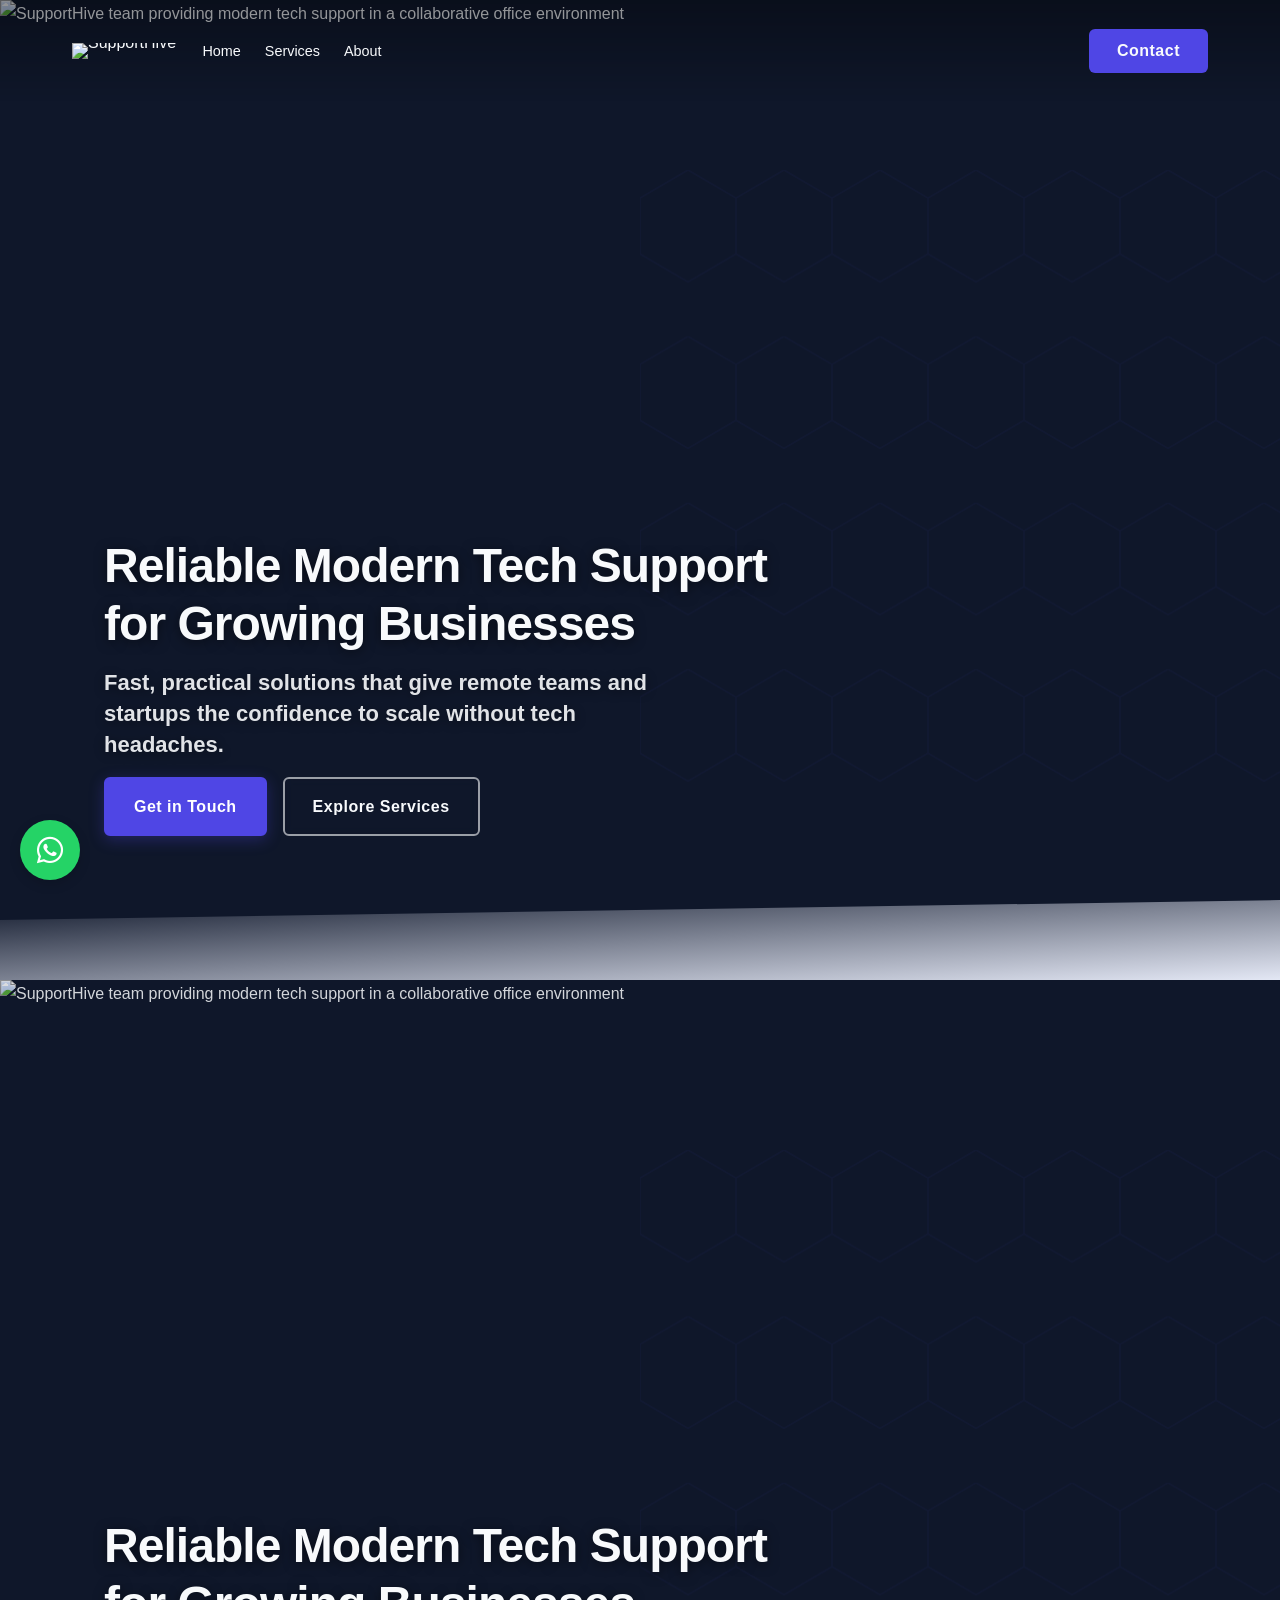
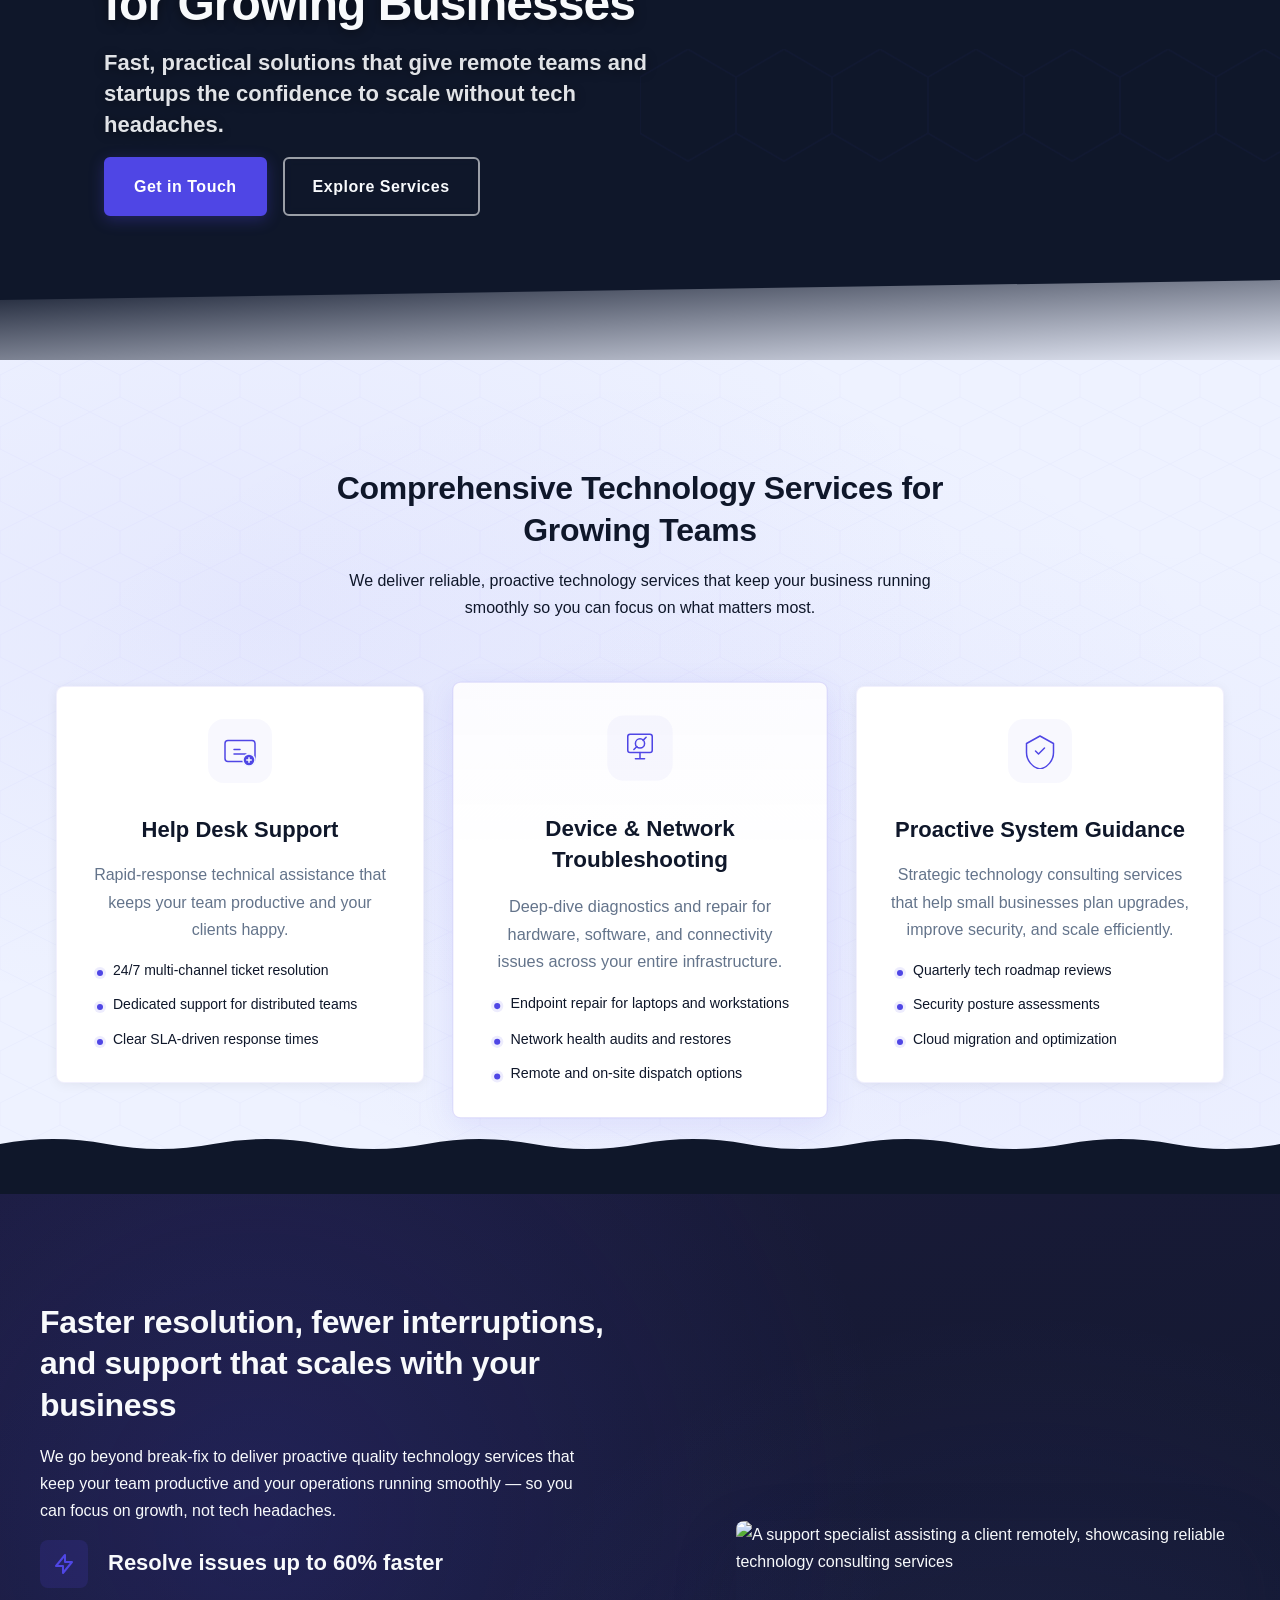
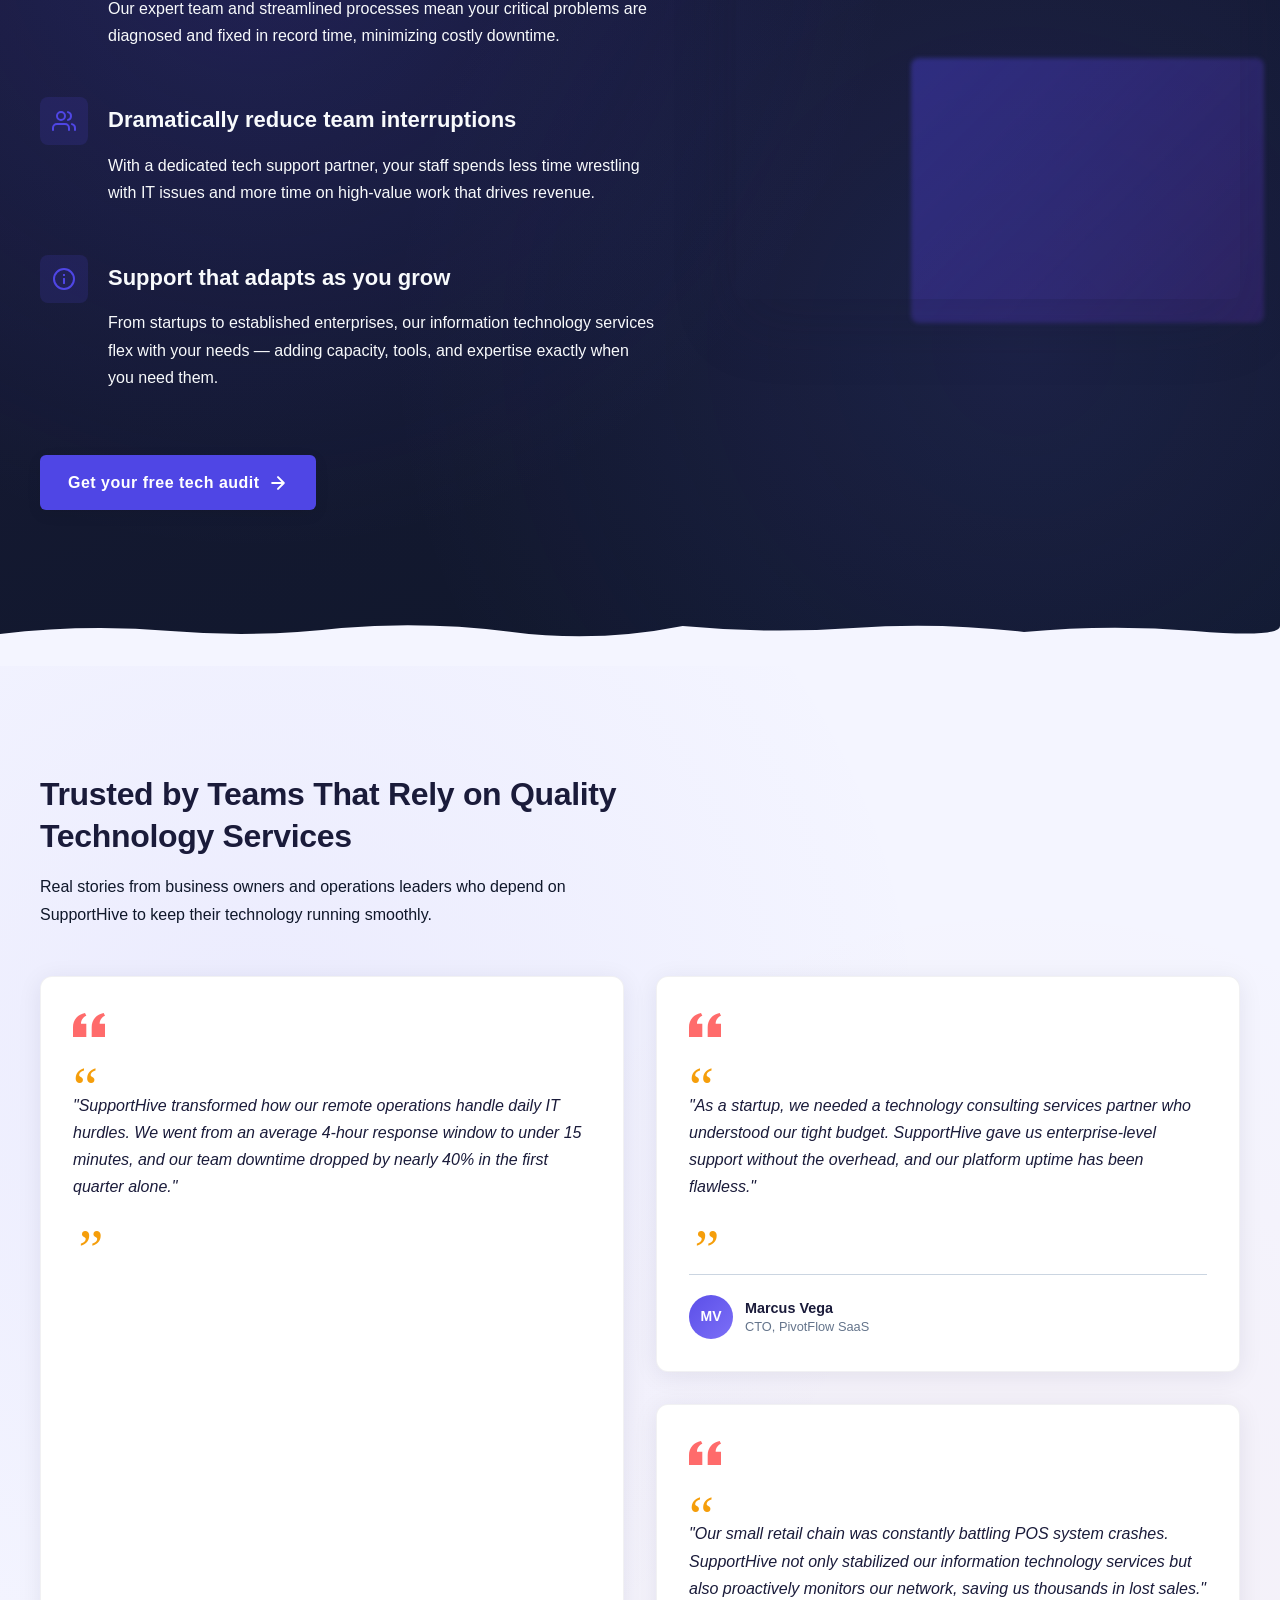
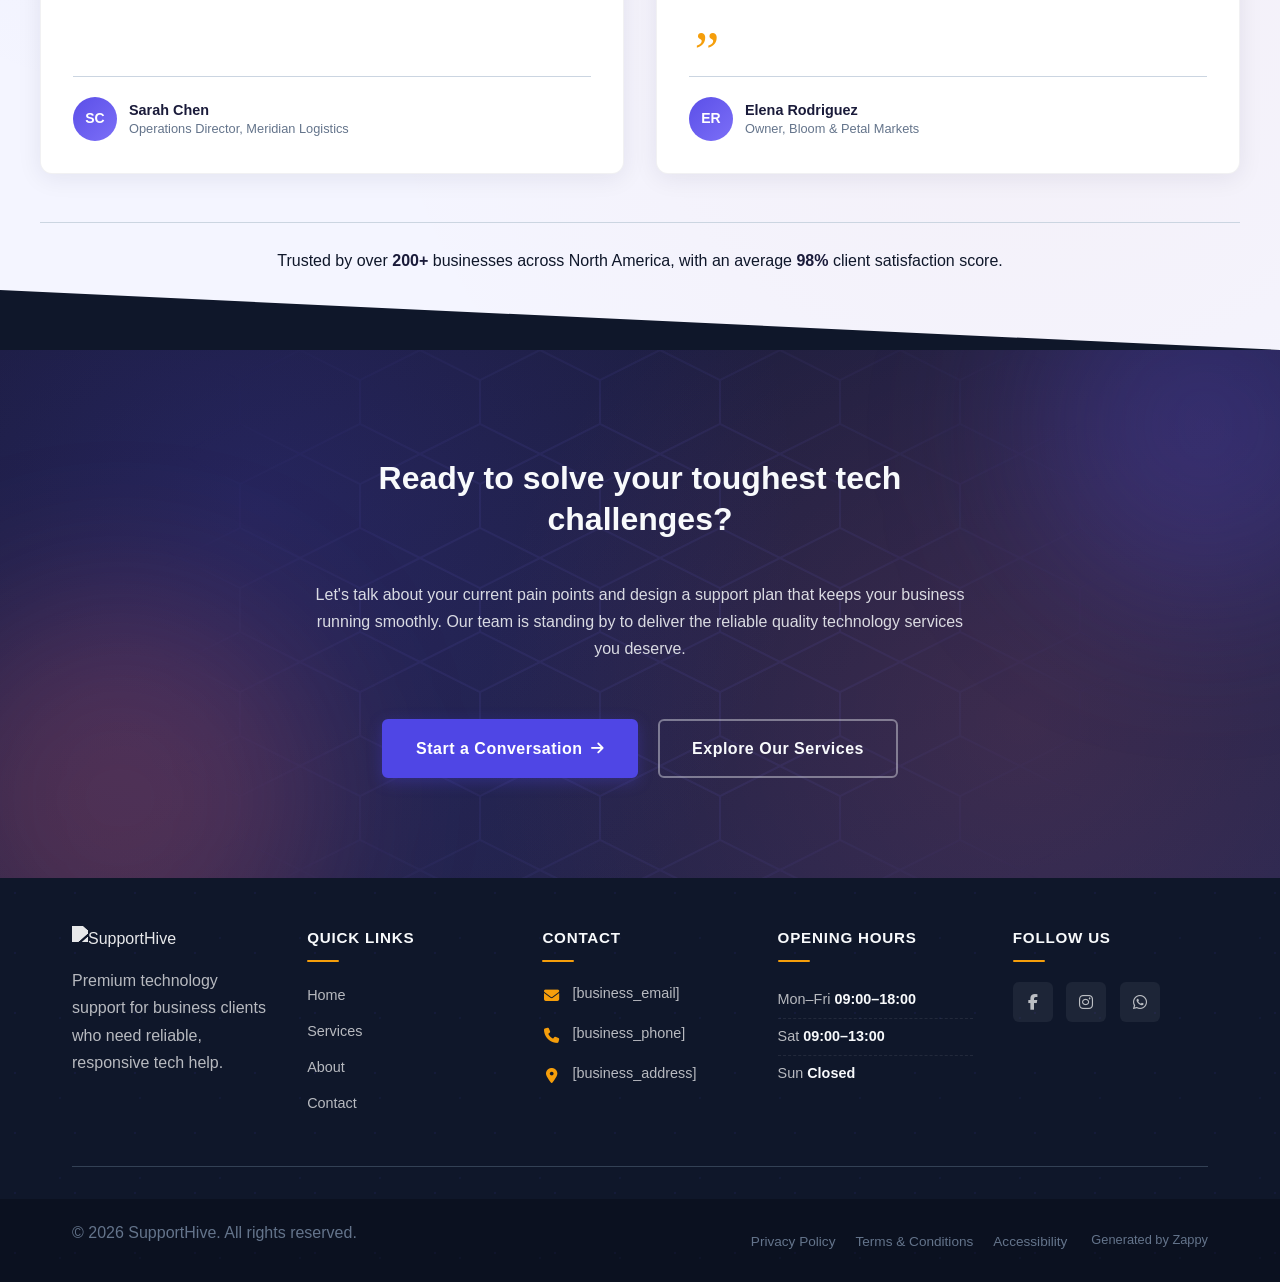
==== commit 92f0e0d3: "Incremental sync: 1 page(s) — update_alignment" ====
--- a/public/index.html
+++ b/public/index.html
@@ -1 +1 @@
-<!doctype html><html lang="en"><head><meta charset="UTF-8"><meta content="width=device-width,initial-scale=1" name="viewport"><meta content="index, follow" name="robots"><title>Solve Every Tech Glitch with Quality Technology Services — SupportHive</title><meta content="Experience reliable quality technology services that turn your tech frustrations into seamless solutions. From instant troubleshooting to full-scale IT support, SupportHive keeps your digital world running smoothly. Get expert help now." name="description"><meta content="quality technology services, l and t technology services, tech support, IT solutions, reliable tech help" name="keywords"><link href="/assets/favicon.ico" rel="icon" type="image/x-icon"><link href="/assets/favicon-16x16.png" rel="icon" type="image/png" sizes="16x16"><link href="/assets/favicon-32x32.png" rel="icon" type="image/png" sizes="32x32"><link href="/assets/favicon-48x48.png" rel="icon" type="image/png" sizes="48x48"><link href="/assets/favicon-192x192.png" rel="icon" type="image/png" sizes="192x192"><link href="/assets/favicon-512x512.png" rel="icon" type="image/png" sizes="512x512"><link href="/assets/apple-touch-icon.png" rel="apple-touch-icon"><script>!function(){"use strict";var t="7a2a07a9-bfe8-4bcd-bfa1-5b71087aa94e",e="https://api.zappy5.com/api/analytics/track",a=18e5,n=2592e6,o=!0,i=!0,r=!0;var s=function(){var e="zappy_visitor_"+t,a=null;try{if(a=localStorage.getItem(e)){var o=JSON.parse(a),i=Date.now();if(i-o.created<n)return o.lastSeen=i,localStorage.setItem(e,JSON.stringify(o)),o.id}}catch(t){console.warn("Zappy Analytics: LocalStorage not available")}var r="zv_"+Date.now()+"_"+Math.random().toString(36).substr(2,9);try{localStorage.setItem(e,JSON.stringify({id:r,created:Date.now(),lastSeen:Date.now()}))}catch(t){}return r}(),c=function(){var e="zappy_session_"+t,n=null;try{if(n=sessionStorage.getItem(e)){var o=JSON.parse(n),i=Date.now();if(i-o.timestamp<a)return o.timestamp=i,sessionStorage.setItem(e,JSON.stringify(o)),o.id}}catch(t){console.warn("Zappy Analytics: SessionStorage not available")}var r="zs_"+Date.now()+"_"+Math.random().toString(36).substr(2,9);try{sessionStorage.setItem(e,JSON.stringify({id:r,timestamp:Date.now()}))}catch(t){}return r}();function l(a,n){n=n||{};var o={website_id:t,event_type:a,page_path:window.location.pathname,referrer:document.referrer||"direct",visitor_id:s,session_id:c,metadata:n};if(navigator.sendBeacon){var i=new Blob([JSON.stringify(o)],{type:"application/json"});navigator.sendBeacon(e,i)}else fetch(e,{method:"POST",headers:{"Content-Type":"application/json"},body:JSON.stringify(o),keepalive:!0}).catch(function(t){console.warn("Zappy Analytics: Failed to track event",t)})}o&&l("pageview",{title:document.title,url:window.location.href}),i&&document.addEventListener("click",function(t){var e=t.target;if("BUTTON"===e.tagName||e.closest("button")){var a="BUTTON"===e.tagName?e:e.closest("button");l("click",{element:"button",text:a.textContent.trim().substring(0,100),id:a.id||null,class:a.className||null})}else if("A"===e.tagName||e.closest("a")){var n="A"===e.tagName?e:e.closest("a");l("navigation",{element:"link",text:n.textContent.trim().substring(0,100),href:n.href,external:n.hostname!==window.location.hostname})}},!0),r&&document.addEventListener("submit",function(t){var e=t.target;l("form_submit",{form_id:e.id||null,form_name:e.name||null,form_action:e.action||null,form_method:e.method||"GET"})},!0);var d=Date.now();window.addEventListener("beforeunload",function(){l("page_unload",{time_on_page:Math.floor((Date.now()-d)/1e3),page_path:window.location.pathname})}),window.zappyAnalytics={track:l,getVisitorId:function(){return s},getSessionId:function(){return c}}}()</script><meta content="Solve Every Tech Glitch with Quality Technology Services — SupportHive" property="og:title"><meta content="Experience reliable quality technology services that turn your tech frustrations into seamless solutions. From instant troubleshooting to full-scale IT support, SupportHive keeps your digital world running smoothly. Get expert help now." property="og:description"><meta content="summary_large_image" name="twitter:card"><meta content="Solve Every Tech Glitch with Quality Technology Services — SupportHive" name="twitter:title"><meta content="Experience reliable quality technology services that turn your tech frustrations into seamless solutions. From instant troubleshooting to full-scale IT support, SupportHive keeps your digital world running smoothly. Get expert help now." name="twitter:description"><meta content="website" property="og:type"><meta content="en_US" property="og:locale"><link href="https://cdnjs.cloudflare.com/ajax/libs/font-awesome/6.4.0/css/all.min.css" rel="stylesheet"><style>.skip-link{position:absolute;top:0;left:0;transform:translateY(-200%);padding:12px 18px;background:var(--bg-dark,#1a1a1a);color:var(--text-light,#fff);font-weight:600;border-radius:0 0 8px 0;z-index:10000}.skip-link:focus{transform:none;outline:2px solid var(--ring,#fff);outline-offset:2px}:focus-visible{outline:2px solid var(--ring,currentColor);outline-offset:3px}</style><link href="/assets/favicon.ico" rel="icon" type="image/x-icon"><link href="/assets/favicon-16x16.png" rel="icon" type="image/png" sizes="16x16"><link href="/assets/favicon-32x32.png" rel="icon" type="image/png" sizes="32x32"><link href="/assets/favicon-48x48.png" rel="icon" type="image/png" sizes="48x48"><link href="/assets/favicon-192x192.png" rel="icon" type="image/png" sizes="192x192"><link href="/assets/favicon-512x512.png" rel="icon" type="image/png" sizes="512x512"><link href="/assets/apple-touch-icon.png" rel="apple-touch-icon"><link href="https://cdn.jsdelivr.net/npm/vanilla-cookieconsent@3/dist/cookieconsent.css" rel="stylesheet"><script src="https://cdn.jsdelivr.net/npm/vanilla-cookieconsent@3/dist/cookieconsent.umd.js"></script><script src="https://cdn.jsdelivr.net/gh/mickidum/acc_toolbar/acctoolbar/acctoolbar.min.js"></script><link href="/styles.css" rel="stylesheet"><script>window.ZAPPY_WEBSITE_ID="7a2a07a9-bfe8-4bcd-bfa1-5b71087aa94e",window.ZAPPY_API_BASE="https://api.zappy5.com"</script><style id="zappy-dropdown-submenu-styles">#navMenu li:has(.sub-menu),.nav-menu li:has(.sub-menu),.navbar li:has(.sub-menu),nav li:has(.sub-menu){position:relative}#navMenu .sub-menu,.nav-menu .sub-menu,.navbar .sub-menu,nav .sub-menu{display:block!important;position:absolute!important;top:100%;left:0;min-width:220px;background:#fff;border-radius:8px;box-shadow:0 8px 25px rgba(0,0,0,.15);padding:8px 0;opacity:0;visibility:hidden;transform:translateY(10px);transition:all .3s ease;z-index:1000;list-style:none;pointer-events:none}#navMenu li:hover>.sub-menu,.nav-menu li:hover>.sub-menu,.navbar li:hover>.sub-menu,nav li:hover>.sub-menu{opacity:1!important;visibility:visible!important;transform:translateY(0)!important;pointer-events:auto!important}.sub-menu li{list-style:none;margin:0;padding:0}.sub-menu a{display:block!important;padding:10px 16px!important;color:var(--text-dark,#333)!important;font-weight:500;text-decoration:none;white-space:nowrap;transition:background-color .2s}.sub-menu .zappy-nav-child>a{padding-left:28px!important;font-size:.9em!important;opacity:.85!important}[dir=rtl] .sub-menu .zappy-nav-child>a,html[lang=ar] .sub-menu .zappy-nav-child>a,html[lang=he] .sub-menu .zappy-nav-child>a{padding-left:10px!important;padding-right:28px!important}.sub-menu .zappy-nav-parent>a{font-weight:600!important}.sub-menu a:hover{background-color:#f5f5f5}[dir=rtl] .nav-menu .sub-menu,[dir=rtl] .navbar .sub-menu,[dir=rtl] nav .sub-menu,html[lang=ar] .nav-menu .sub-menu,html[lang=ar] .navbar .sub-menu,html[lang=ar] nav .sub-menu,html[lang=he] .nav-menu .sub-menu,html[lang=he] .navbar .sub-menu,html[lang=he] nav .sub-menu{left:auto!important;right:0!important}.sub-menu:empty,.sub-menu:not(:has(li)):not(:has(> a)),.sub-menu:not(:has(li:not(.zappy-hidden-menu-item))):not(:has(> a)){display:none!important;opacity:0!important;visibility:hidden!important;pointer-events:none!important}li:has(.menu-group-title):hover>.sub-menu{opacity:1!important;visibility:visible!important;transform:translateY(0)!important;pointer-events:auto!important}#navMenu>li>.menu-group-title,.nav-menu>li>.menu-group-title{display:inline-block;padding:.5rem 1rem;cursor:default;user-select:none}@media (max-width:768px){#navMenu .sub-menu,.nav-menu .sub-menu,.navbar .sub-menu,nav .sub-menu{position:static!important;transform:none!important;box-shadow:none!important;background:0 0!important;max-height:0;overflow:hidden;opacity:0;visibility:hidden;transition:max-height .3s ease,opacity .3s ease;padding:0!important;border-radius:0!important}#navMenu .sub-menu.mobile-expanded,.nav-menu .sub-menu.mobile-expanded,.navbar .sub-menu.mobile-expanded{max-height:none!important;overflow-y:visible!important;opacity:1!important;visibility:visible!important;padding:8px 0 8px 16px!important}[dir=rtl] .sub-menu.mobile-expanded,html[lang=he] .sub-menu.mobile-expanded{padding:8px 16px 8px 0!important}#navMenu li:hover>.sub-menu,.nav-menu li:hover>.sub-menu,.navbar li:hover>.sub-menu,nav li:hover>.sub-menu{opacity:0;visibility:hidden;pointer-events:none}#navMenu li>.sub-menu.mobile-expanded,.nav-menu li>.sub-menu.mobile-expanded,.navbar li>.sub-menu.mobile-expanded,nav li>.sub-menu.mobile-expanded{opacity:1!important;visibility:visible!important;pointer-events:auto!important}#navMenu li:has(.sub-menu),.nav-menu li:has(.sub-menu),.navbar li:has(.sub-menu),nav li:has(.sub-menu){display:flex!important;flex-wrap:wrap!important;align-items:center!important;position:relative!important;min-height:44px!important}#navMenu li:has(.sub-menu)>a,.nav-menu li:has(.sub-menu)>a,.navbar li:has(.sub-menu)>a,nav li:has(.sub-menu)>a{flex:1!important;min-width:0!important}#navMenu li:has(.sub-menu)>.menu-group-title,.nav-menu li:has(.sub-menu)>.menu-group-title,.navbar li:has(.sub-menu)>.menu-group-title,nav li:has(.sub-menu)>.menu-group-title{flex:1!important;min-width:0!important;padding:0!important;line-height:inherit!important}#navMenu li:has(.sub-menu)>.sub-menu,.nav-menu li:has(.sub-menu)>.sub-menu,.navbar li:has(.sub-menu)>.sub-menu,nav li:has(.sub-menu)>.sub-menu{flex-basis:100%!important;width:100%!important}#navMenu li:has(.sub-menu)>a [class*=arrow],#navMenu li:has(.sub-menu)>a [class*=chevron],.nav-menu li:has(.sub-menu)>a .fa-angle-down,.nav-menu li:has(.sub-menu)>a .fa-chevron-down,.nav-menu li:has(.sub-menu)>a [class*=arrow],.nav-menu li:has(.sub-menu)>a [class*=chevron],nav li:has(.sub-menu)>a [class*=arrow],nav li:has(.sub-menu)>a [class*=chevron]{display:none!important;visibility:hidden!important}.mobile-submenu-toggle{display:flex!important;align-items:center!important;justify-content:center!important;width:44px!important;height:auto!important;background:0 0!important;border:none!important;cursor:pointer!important;color:var(--text-light)!important;position:static!important;flex-shrink:0!important;align-self:stretch!important;z-index:2!important;padding:0!important;margin:0!important}.mobile-submenu-toggle::after{content:''!important;width:0!important;height:0!important;border-left:6px solid transparent!important;border-right:6px solid transparent!important;border-top:7px solid currentColor!important;transition:transform .3s ease!important}.mobile-submenu-toggle.expanded::after{transform:rotate(180deg)!important}.sub-menu a{padding:10px 0!important;display:block!important;color:var(--text-light)!important;white-space:normal!important}.sub-menu .zappy-nav-child>a{padding-left:28px!important;font-size:.9em!important;opacity:.85!important}[dir=rtl] .sub-menu .zappy-nav-child>a,html[lang=ar] .sub-menu .zappy-nav-child>a,html[lang=he] .sub-menu .zappy-nav-child>a{padding-left:0!important;padding-right:28px!important}.sub-menu .zappy-nav-parent>a{font-weight:600!important}#navMenu.active,.nav-menu.active{max-width:100vw!important;overflow-x:hidden!important;box-sizing:border-box!important}.navbar .sub-menu li a,.zappy-products-dropdown .sub-menu a,nav.navbar .sub-menu li a{color:var(--text-light)!important}}@media (min-width:769px){.mobile-submenu-toggle{display:none!important}}</style><style id="zappy-widget-visibility">html[dir=rtl] .whatsapp-float{right:20px!important;left:auto!important}html:not([dir]) .whatsapp-float,html[dir=ltr] .whatsapp-float{left:20px!important;right:auto!important}html[dir=rtl] #mic-access-tool-general-button,html[dir=rtl] #mic-init-access-tool #mic-access-tool-general-button,html[dir=rtl] #mic-init-access-tool .mic-access-tool-general-button,html[dir=rtl] ._access-icon,html[dir=rtl] .mic-access-tool-general-button{left:20px!important;right:auto!important}html:not([dir]) #mic-access-tool-general-button,html:not([dir]) #mic-init-access-tool #mic-access-tool-general-button,html:not([dir]) #mic-init-access-tool .mic-access-tool-general-button,html:not([dir]) ._access-icon,html:not([dir]) .mic-access-tool-general-button,html[dir=ltr] #mic-access-tool-general-button,html[dir=ltr] #mic-init-access-tool #mic-access-tool-general-button,html[dir=ltr] #mic-init-access-tool .mic-access-tool-general-button,html[dir=ltr] ._access-icon,html[dir=ltr] .mic-access-tool-general-button{right:20px!important;left:auto!important}@media (max-width:768px){.whatsapp-float{display:flex!important}}@media (min-width:769px){.whatsapp-float{display:flex!important}}@media (max-width:768px){#mic-access-tool-general-button,#mic-init-access-tool #mic-access-tool-general-button,#mic-init-access-tool .mic-access-tool-general-button,._access-icon,.mic-access-tool-general-button{display:flex!important;visibility:visible!important;opacity:1!important;pointer-events:auto!important}#mic-access-tool-box.opened-mic-access-tool,#mic-init-access-tool #mic-access-tool-box.opened-mic-access-tool,.mic-access-tool-box.opened-mic-access-tool{visibility:visible!important;opacity:1!important;pointer-events:auto!important}}@media (min-width:769px){#mic-access-tool-general-button,#mic-init-access-tool #mic-access-tool-general-button,#mic-init-access-tool .mic-access-tool-general-button,._access-icon,.mic-access-tool-general-button{display:flex!important;visibility:visible!important;opacity:1!important;pointer-events:auto!important}#mic-access-tool-box.opened-mic-access-tool,#mic-init-access-tool #mic-access-tool-box.opened-mic-access-tool,.mic-access-tool-box.opened-mic-access-tool{visibility:visible!important;opacity:1!important;pointer-events:auto!important}}</style></head><body><a href="#main" class="skip-link">Skip to main content</a><nav class="navbar"><button aria-label="Menu" class="mobile-toggle" id="mobileToggle"><svg viewBox="0 0 24 24" fill="none" height="24" width="24" class="hamburger-icon"><path d="M3 12h18M3 6h18M3 18h18" stroke="currentColor" stroke-width="2" stroke-linecap="round"></path></svg> <svg viewBox="0 0 24 24" fill="none" height="24" width="24" class="close-icon" style="display:none"><path d="M18 6L6 18M6 6l12 12" stroke="currentColor" stroke-width="2" stroke-linecap="round"></path></svg></button> <button aria-label="Call" class="phone-header-btn" data-phone="[business_phone]"><svg viewBox="0 0 24 24" fill="currentColor" height="20" width="20"><path d="M22 16.92v3a2 2 0 0 1-2.18 2 19.79 19.79 0 0 1-8.63-3.07 19.5 19.5 0 0 1-6-6 19.79 19.79 0 0 1-3.07-8.67A2 2 0 0 1 4.11 2h3a2 2 0 0 1 2 1.72 12.84 12.84 0 0 0 .7 2.81 2 2 0 0 1-.45 2.11L8.09 9.91a16 16 0 0 0 6 6l1.27-1.27a2 2 0 0 1 2.11-.45 12.84 12.84 0 0 0 2.81.7A2 2 0 0 1 22 16.92z"></path></svg></button><div class="nav-container"><div class="nav-brand"><a href="/" class="logo-link"><img alt="SupportHive" class="logo" src="/assets/site-home-image-1.webp"></a></div><ul class="nav-menu" id="navMenu"><li><a href="/">Home</a></li><li><a href="/services">Services</a></li><li><a href="/about">About</a></li></ul><div class="nav-cta-container"><a href="/contact" class="nav-cta-btn">Contact</a></div></div></nav><script>window.addEventListener("load",function(){const e=document.querySelector(".navbar, nav, header");if(!e)return void console.log("[Navbar] Navbar element not found");let t=document.getElementById("mobileToggle")||document.querySelector(".mobile-toggle")||document.querySelector(".hamburger")||document.querySelector(".hamburger-menu")||document.querySelector(".menu-toggle")||document.querySelector(".burger-menu")||document.querySelector('[aria-label="Menu"]')||document.querySelector('[aria-label="תפריט"]');const n=document.querySelector(".phone-header-btn"),o=window.getComputedStyle(e);let r=o.backgroundColor;if(console.log("[Navbar] Initial navbar background:",r),"transparent"===r||"rgba(0, 0, 0, 0)"===r||r.startsWith("rgba")&&r.includes(", 0)")){const e=o.backgroundImage;if(e&&"none"!==e)console.log("[Navbar] Navbar has background image/gradient, using dark text"),r="rgb(240, 240, 240)";else{const e=window.getComputedStyle(document.body).backgroundColor;console.log("[Navbar] Navbar transparent, using body background:",e),r=e}}const a=r.match(/\d+/g);if(a&&a.length>=3){const e=(.299*parseInt(a[0])+.587*parseInt(a[1])+.114*parseInt(a[2]))/255;console.log("[Navbar] Mobile button colors preserved from Claude CSS (luminance:",e.toFixed(2)+")");const o=document.createElement("style");o.id="zappy-mobile-nav-fix";document.documentElement.lang;document.documentElement.dir,o.textContent='\n        /* Hide mobile buttons on desktop, show only on mobile */\n        @media (min-width: 769px) {\n          .mobile-toggle,\n          .phone-header-btn {\n            display: none !important;\n          }\n        }\n        \n        /* Show and position mobile buttons correctly on mobile */\n        @media (max-width: 768px) {\n          .navbar,\n          nav.navbar {\n            min-height: 70px !important;\n          }\n\n          .mobile-toggle,\n          .phone-header-btn {\n            position: absolute !important;\n            top: 0 !important;\n            bottom: 0 !important;\n            margin-top: auto !important;\n            margin-bottom: auto !important;\n            transform: none !important;\n            z-index: 1001 !important;\n            display: flex !important;\n            align-items: center !important;\n            justify-content: center !important;\n            width: 36px !important;\n            height: 36px !important;\n            border-radius: 50% !important;\n            border: none !important;\n            cursor: pointer !important;\n            padding: 6px !important;\n            background: none !important;\n            color: var(--nav-text, var(--text-light)) !important;\n            touch-action: manipulation !important;\n            -webkit-tap-highlight-color: transparent !important;\n          }\n\n          html[data-zappy-site-type="ecommerce"] .phone-header-btn,\n          body[data-zappy-site-type="ecommerce"] .phone-header-btn,\n          html[data-zappy-site-type="ecommerce"] header .phone-header-btn,\n          html[data-zappy-site-type="ecommerce"] nav .phone-header-btn {\n            display: none !important;\n            visibility: hidden !important;\n            width: 0 !important;\n            height: 0 !important;\n            min-width: 0 !important;\n            overflow: hidden !important;\n          }\n          \n          /* LTR positioning (default): hamburger LEFT, phone RIGHT */\n          html:not([dir="rtl"]):not([lang="he"]):not([lang="ar"]) .mobile-toggle,\n          html[dir="ltr"] .mobile-toggle {\n            left: 12px !important;\n            right: auto !important;\n          }\n          html:not([dir="rtl"]):not([lang="he"]):not([lang="ar"]) .phone-header-btn,\n          html[dir="ltr"] .phone-header-btn {\n            right: 12px !important;\n            left: auto !important;\n          }\n          \n          /* RTL positioning: hamburger RIGHT, phone LEFT */\n          html[dir="rtl"] .mobile-toggle,\n          html[lang="he"] .mobile-toggle,\n          html[lang="ar"] .mobile-toggle {\n            right: 12px !important;\n            left: auto !important;\n          }\n          html[dir="rtl"] .phone-header-btn,\n          html[lang="he"] .phone-header-btn,\n          html[lang="ar"] .phone-header-btn {\n            left: 12px !important;\n            right: auto !important;\n          }\n          \n          /* CRITICAL: Ensure nav-container has min-height on mobile */\n          /* All children are positioned absolutely/fixed on mobile, so height:auto collapses to 0 */\n          .nav-container {\n            min-height: 70px !important;\n            position: relative !important;\n          }\n          \n          /* Ensure SVG icons are properly sized and inherit color */\n          .mobile-toggle svg,\n          .phone-header-btn svg {\n            width: 24px !important;\n            height: 24px !important;\n            /* Don\'t force display - let JavaScript control hamburger/close toggle */\n          }\n          \n          /* Reset nav-cta-container on mobile - remove desktop box-shadow/padding */\n          /* that creates a visible ghost box when CTA button is hidden */\n          .nav-cta-container {\n            box-shadow: none !important;\n            padding: 0 !important;\n          }\n          \n          /* Hide nav-cta-container entirely on mobile when there\'s no lang-switcher */\n          /* (only the CTA button is inside, and it\'s hidden on mobile) */\n          .nav-cta-container:not(:has(.lang-switcher)) {\n            display: none !important;\n          }\n          \n          /* CRITICAL: Prevent hero image fade gradient from bleeding over headline text */\n          /* The .image-fade-gradient has bottom: -30px (extends below parent) */\n          /* On mobile stacked layout, this overlaps the h1 text below the image */\n          .hero-image-column {\n            overflow: hidden !important;\n          }\n          .image-fade-gradient {\n            bottom: 0 !important;\n          }\n          \n          /* Hide desktop language switcher on mobile - hamburger menu handles it */\n          /* High specificity to override stored CSS */\n          .lang-switcher,\n          .nav-cta-container .lang-switcher,\n          .nav-container .lang-switcher,\n          .navbar .lang-switcher,\n          .navbar .nav-cta-container .lang-switcher {\n            display: none !important;\n          }\n        }\n      ';const r=document.getElementById("zappy-mobile-nav-fix");r&&r.remove(),document.head.appendChild(o),console.log("[Navbar] Critical CSS injected for mobile nav positioning");const i=window.innerWidth<=768;if(t){const e=t.querySelector(".hamburger-icon"),n=t.querySelector(".close-icon");e&&(e.style.setProperty("width","24px","important"),e.style.setProperty("height","24px","important"),e.style.setProperty("display","block","important")),n&&(n.style.setProperty("width","24px","important"),n.style.setProperty("height","24px","important"),n.style.setProperty("display","none","important")),i?(t.style.setProperty("position","absolute","important"),t.style.setProperty("top","0","important"),t.style.setProperty("bottom","0","important"),t.style.setProperty("margin-top","auto","important"),t.style.setProperty("margin-bottom","auto","important"),t.style.setProperty("transform","none","important"),t.style.setProperty("z-index","1001","important"),t.style.removeProperty("left"),t.style.removeProperty("right"),console.log("[Navbar] Mobile toggle positioning applied (mobile viewport)")):(t.style.removeProperty("position"),t.style.removeProperty("top"),t.style.removeProperty("transform"),t.style.removeProperty("z-index"),t.style.removeProperty("left"),t.style.removeProperty("right"),console.log("[Navbar] Desktop viewport - cleared mobile toggle inline positioning"))}if(n){const e=n.querySelector("svg");e&&(e.style.width="24px",e.style.height="24px",e.setAttribute("width","24"),e.setAttribute("height","24")),i?(n.style.setProperty("position","absolute","important"),n.style.setProperty("top","0","important"),n.style.setProperty("bottom","0","important"),n.style.setProperty("margin-top","auto","important"),n.style.setProperty("margin-bottom","auto","important"),n.style.setProperty("transform","none","important"),n.style.setProperty("z-index","1001","important"),n.style.removeProperty("left"),n.style.removeProperty("right"),console.log("[Navbar] Phone button positioning applied (mobile viewport)")):(n.style.removeProperty("position"),n.style.removeProperty("top"),n.style.removeProperty("transform"),n.style.removeProperty("z-index"),n.style.removeProperty("left"),n.style.removeProperty("right"),console.log("[Navbar] Desktop viewport - cleared phone button inline positioning"))}}else console.log("[Navbar] Could not parse background color:",r);t=document.getElementById("mobileToggle")||document.querySelector(".mobile-toggle")||document.querySelector(".hamburger")||document.querySelector(".hamburger-menu")||document.querySelector(".menu-toggle")||document.querySelector(".burger-menu")||document.querySelector('[aria-label="Menu"]')||document.querySelector('[aria-label="תפריט"]');const i=document.getElementById("navMenu")||document.querySelector(".nav-menu")||document.querySelector(".nav-links")||document.querySelector("nav ul:not(.submenu)");if(!t||!i)return void console.log("[Navbar] Mobile toggle or menu not found:",{toggle:!!t,menu:!!i});i.id||(i.id="navMenu"),console.log("[Navbar] Initializing mobile menu...");const l=t.cloneNode(!0);t.parentNode.replaceChild(l,t);var s=0;function p(e){var t=Date.now();t-s<300||(s=t,function(e){e.preventDefault(),e.stopPropagation();const t=l.querySelector(".hamburger-icon"),n=l.querySelector(".close-icon");i.classList.contains("active")?(i.classList.remove("active"),t&&t.style.setProperty("display","block","important"),n&&n.style.setProperty("display","none","important"),document.body.style.overflow="",console.log("[Navbar] Menu closed")):(i.classList.add("active"),t&&t.style.setProperty("display","none","important"),n&&n.style.setProperty("display","block","important"),document.body.style.overflow="hidden",console.log("[Navbar] Menu opened"))}(e))}l.addEventListener("click",p),l.addEventListener("touchend",p),i.querySelectorAll("a").forEach(function(e){e.addEventListener("click",function(){if("#"===this.getAttribute("href"))return;const e=l.querySelector(".hamburger-icon"),t=l.querySelector(".close-icon");i.classList.remove("active"),e&&e.style.setProperty("display","block","important"),t&&t.style.setProperty("display","none","important"),document.body.style.overflow="",console.log("[Navbar] Menu closed (link clicked)")})});var m=i.querySelectorAll(".dropdown-toggle");m.forEach(function(e){e.addEventListener("click",function(e){e.preventDefault(),e.stopPropagation();var t=this.closest(".nav-dropdown");t&&(t.parentNode.querySelectorAll(".nav-dropdown.open").forEach(function(e){e!==t&&e.classList.remove("open")}),t.classList.toggle("open"),console.log("[Navbar] Dropdown toggled:",t.classList.contains("open")?"open":"closed"))})}),document.addEventListener("click",function(e){e.target.closest(".nav-dropdown")||document.querySelectorAll(".nav-dropdown.open").forEach(function(e){e.classList.remove("open")})}),console.log("[Navbar] Dropdown handlers initialized for "+m.length+" dropdowns"),n&&n.addEventListener("click",function(){const e=document.querySelectorAll('a[href^="tel:"]'),t=e.length>0?e[0].getAttribute("href").replace("tel:",""):"[business_phone]";window.location.href="tel:"+t,console.log("[Navbar] Phone button clicked")}),console.log("[Navbar] Mobile menu initialized successfully")})</script><main id="main"><section class="home-hero-section" data-band-index="0" data-layout-spec="Home-hero" data-hero-type="fullscreen-scrim" id="zappy-section-1781079076573-8603" data-zappy-bg-color="" data-zappy-bg-image="assets/site-home-hero-image-1.webp" data-zappy-bg-overlay-color="#0f172a" data-zappy-bg-overlay-opacity="90" data-zappy-bg-type="image" data-zappy-bg-video-type="" data-zappy-bg-video-url=""><div class="home-hero-section__bg-wrapper"><img alt="SupportHive team providing modern tech support in a collaborative office environment" class="home-hero-section__bg-img" src="/assets/site-home-hero-image-1.webp" data-context="A modern, bright collaborative technology support environment: diverse professionals working together across laptops, tablets, and video calls in a refined hybrid office setting with abstract signal-wave light effects and a subtle honeycomb texture integrated into the scene." data-placeholder="home-hero-image-1" height="600" loading="eager" width="1200" data-hero-bg="true" fetchpriority="high"></div><div class="home-hero-section__scrim" aria-hidden="true" style="opacity:1"></div><div class="home-hero-section__decor" aria-hidden="true"><svg viewBox="0 0 400 400" data-no-icon-edit="true" class="home-hero-section__hex-grid"><pattern height="104" id="hex-pattern" patternUnits="userSpaceOnUse" width="60" x="0" y="0"><path d="M30 0 L60 17.5 L60 52.5 L30 70 L0 52.5 L0 17.5 Z" stroke="var(--primary)" stroke-width="1" fill="none" opacity="0.08"></path></pattern><rect height="100%" width="100%" fill="url(#hex-pattern)"></rect></svg></div><div class="home-hero-section__overlay"><div class="home-hero-section__content"><h1 class="home-hero-section__headline">Reliable Modern Tech Support for Growing Businesses</h1><h3 class="home-hero-section__subtitle">Fast, practical solutions that give remote teams and startups the confidence to scale without tech headaches.</h3><div class="home-hero-section__ctas"><a href="/contact" class="home-hero-section__cta home-hero-section__cta--primary">Get in Touch</a> <a href="/services" class="home-hero-section__cta home-hero-section__cta--secondary">Explore Services</a></div></div></div><div class="home-hero-section__divider-wrapper" aria-hidden="true" data-no-icon-edit="true"><svg viewBox="0 0 1200 80" xmlns="http://www.w3.org/2000/svg" preserveAspectRatio="none"><defs><linearGradient id="heroFade" x1="0%" x2="100%" y1="0%" y2="100%"><stop offset="0%" stop-color="var(--bg-dark)" stop-opacity="1"></stop><stop offset="100%" stop-color="var(--bg-light)" stop-opacity="0.95"></stop></linearGradient></defs><polygon fill="url(#heroFade)" points="0,80 0,20 1200,0 1200,80"></polygon></svg></div></section><section class="home-hero-section" data-band-index="0" data-layout-spec="Home-hero" data-hero-type="fullscreen-scrim" id="section-1781079045682-30go6n9i3"><div class="home-hero-section__bg-wrapper"><img alt="SupportHive team providing modern tech support in a collaborative office environment" class="home-hero-section__bg-img" src="/assets/site-home-hero-image-1.webp" data-context="A modern, bright collaborative technology support environment: diverse professionals working together across laptops, tablets, and video calls in a refined hybrid office setting with abstract signal-wave light effects and a subtle honeycomb texture integrated into the scene." data-placeholder="home-hero-image-1" height="600" loading="eager" width="1200" data-hero-bg="true" fetchpriority="high"></div><div class="home-hero-section__scrim" aria-hidden="true"></div><div class="home-hero-section__decor" aria-hidden="true"><svg viewBox="0 0 400 400" data-no-icon-edit="true" class="home-hero-section__hex-grid"><pattern height="104" id="hex-pattern-dup-1781079045682-0" patternUnits="userSpaceOnUse" width="60" x="0" y="0"><path d="M30 0 L60 17.5 L60 52.5 L30 70 L0 52.5 L0 17.5 Z" stroke="var(--primary)" stroke-width="1" fill="none" opacity="0.08"></path></pattern><rect height="100%" width="100%" fill="url(#hex-pattern)"></rect></svg></div><div class="home-hero-section__overlay"><div class="home-hero-section__content"><h1 class="home-hero-section__headline">Reliable Modern Tech Support for Growing Businesses</h1><h3 class="home-hero-section__subtitle">Fast, practical solutions that give remote teams and startups the confidence to scale without tech headaches.</h3><div class="home-hero-section__ctas"><a href="/contact" class="home-hero-section__cta home-hero-section__cta--primary">Get in Touch</a> <a href="/services" class="home-hero-section__cta home-hero-section__cta--secondary">Explore Services</a></div></div></div><div class="home-hero-section__divider-wrapper" aria-hidden="true" data-no-icon-edit="true"><svg viewBox="0 0 1200 80" xmlns="http://www.w3.org/2000/svg" preserveAspectRatio="none"><defs><linearGradient id="heroFade-dup-1781079045682-1" x1="0%" x2="100%" y1="0%" y2="100%"><stop offset="0%" stop-color="var(--bg-dark)" stop-opacity="1"></stop><stop offset="100%" stop-color="var(--bg-light)" stop-opacity="0.95"></stop></linearGradient></defs><polygon fill="url(#heroFade)" points="0,80 0,20 1200,0 1200,80"></polygon></svg></div></section><section class="home-services-section" data-band-index="1" data-layout-spec="Home-services"><div class="home-services-section__bg-decor" aria-hidden="true"></div><div class="home-services-section__container"><div class="home-services-section__intro"><h2 class="home-services-section__title">Comprehensive Technology Services for Growing Teams</h2><p class="home-services-section__subtitle">We deliver reliable, proactive technology services that keep your business running smoothly so you can focus on what matters most.</p></div><div class="home-services-section__grid"><article class="home-services-section__card"><div class="home-services-section__card-icon" aria-hidden="true"><svg viewBox="0 0 48 48" xmlns="http://www.w3.org/2000/svg" data-element-type="icon" data-icon-type="svg" fill="none"><rect height="28" width="40" rx="4" stroke="currentColor" stroke-width="2" x="4" y="10"></rect><path d="M16 28h16M16 22h8" stroke="currentColor" stroke-width="2" stroke-linecap="round"></path><circle cx="36" cy="36" r="8" stroke="var(--bg-light)" stroke-width="2" fill="var(--primary)"></circle><path d="M33 36h6M36 33v6" stroke="var(--text-light)" stroke-width="2" stroke-linecap="round"></path></svg></div><h3 class="home-services-section__card-title">Help Desk Support</h3><p class="home-services-section__card-desc">Rapid-response technical assistance that keeps your team productive and your clients happy.</p><ul class="home-services-section__card-list"><li>24/7 multi-channel ticket resolution</li><li>Dedicated support for distributed teams</li><li>Clear SLA-driven response times</li></ul></article><article class="home-services-section__card home-services-section__card--featured"><div class="home-services-section__card-icon" aria-hidden="true"><svg viewBox="0 0 48 48" xmlns="http://www.w3.org/2000/svg" data-element-type="icon" data-icon-type="svg" fill="none"><rect height="24" width="32" rx="3" stroke="currentColor" stroke-width="2" x="8" y="6"></rect><path d="M24 30v8M18 38h12" stroke="currentColor" stroke-width="2" stroke-linecap="round"></path><circle cx="24" cy="18" r="6" stroke="var(--primary)" stroke-width="2"></circle><path d="M28 14l4-4M20 22l-4 4" stroke="var(--primary)" stroke-width="2" stroke-linecap="round"></path></svg></div><h3 class="home-services-section__card-title">Device &amp; Network Troubleshooting</h3><p class="home-services-section__card-desc">Deep-dive diagnostics and repair for hardware, software, and connectivity issues across your entire infrastructure.</p><ul class="home-services-section__card-list"><li>Endpoint repair for laptops and workstations</li><li>Network health audits and restores</li><li>Remote and on-site dispatch options</li></ul></article><article class="home-services-section__card"><div class="home-services-section__card-icon" aria-hidden="true"><svg viewBox="0 0 48 48" xmlns="http://www.w3.org/2000/svg" data-element-type="icon" data-icon-type="svg" fill="none"><path d="M24 4L6 14v12c0 10.4 7.7 20.1 18 22 10.3-1.9 18-11.6 18-22V14L24 4z" stroke="currentColor" stroke-width="2" stroke-linejoin="round"></path><path d="M18 24l4 4 8-8" stroke="var(--primary)" stroke-width="2" stroke-linecap="round" stroke-linejoin="round"></path></svg></div><h3 class="home-services-section__card-title">Proactive System Guidance</h3><p class="home-services-section__card-desc">Strategic technology consulting services that help small businesses plan upgrades, improve security, and scale efficiently.</p><ul class="home-services-section__card-list"><li>Quarterly tech roadmap reviews</li><li>Security posture assessments</li><li>Cloud migration and optimization</li></ul></article></div></div><div class="home-services-section__divider-wrapper" aria-hidden="true"><svg viewBox="0 0 1200 80" xmlns="http://www.w3.org/2000/svg" preserveAspectRatio="none" aria-hidden="true" data-no-icon-edit="true"><path d="M0,80 L0,30 Q50,20 100,30 T200,30 Q250,20 300,30 T400,30 Q450,20 500,30 T600,30 Q650,20 700,30 T800,30 Q850,20 900,30 T1000,30 Q1050,20 1100,30 T1200,30 L1200,80 Z" fill="#0F172A"></path></svg></div></section><section class="home-benefits-section" data-band-index="2" data-layout-spec="Home-benefits" data-section-type="benefits" data-bg="dark"><div class="home-benefits-section__container"><div class="home-benefits-section__content"><h2 class="home-benefits-section__heading">Faster resolution, fewer interruptions, and support that scales with your business</h2><p class="home-benefits-section__lead">We go beyond break-fix to deliver proactive quality technology services that keep your team productive and your operations running smoothly — so you can focus on growth, not tech headaches.</p><div class="home-benefits-section__values"><div class="home-benefits-section__value-item"><div class="home-benefits-section__value-icon" aria-hidden="true"><svg viewBox="0 0 24 24" xmlns="http://www.w3.org/2000/svg" data-element-type="icon" data-icon-type="svg" fill="none" height="24" width="24"><path d="M13 10V3L4 14H11V21L20 10H13Z" stroke="currentColor" stroke-width="2" stroke-linecap="round" stroke-linejoin="round"></path></svg></div><div class="home-benefits-section__value-text"><h3 class="home-benefits-section__value-title">Resolve issues up to 60% faster</h3><p class="home-benefits-section__value-desc">Our expert team and streamlined processes mean your critical problems are diagnosed and fixed in record time, minimizing costly downtime.</p></div></div><div class="home-benefits-section__value-item"><div class="home-benefits-section__value-icon" aria-hidden="true"><svg viewBox="0 0 24 24" xmlns="http://www.w3.org/2000/svg" data-element-type="icon" data-icon-type="svg" fill="none" height="24" width="24"><path d="M17 21V19C17 16.7909 15.2091 15 13 15H5C2.79086 15 1 16.7909 1 19V21M23 21V19C22.9986 17.1771 21.765 15.5857 20 15.13M16 3.13C17.7699 3.58317 19.0078 5.17764 19.0078 7.005C19.0078 8.83236 17.7699 10.4268 16 10.88M13 7C13 9.20914 11.2091 11 9 11C6.79086 11 5 9.20914 5 7C5 4.79086 6.79086 3 9 3C11.2091 3 13 4.79086 13 7Z" stroke="currentColor" stroke-width="2" stroke-linecap="round" stroke-linejoin="round"></path></svg></div><div class="home-benefits-section__value-text"><h3 class="home-benefits-section__value-title">Dramatically reduce team interruptions</h3><p class="home-benefits-section__value-desc">With a dedicated tech support partner, your staff spends less time wrestling with IT issues and more time on high-value work that drives revenue.</p></div></div><div class="home-benefits-section__value-item"><div class="home-benefits-section__value-icon" aria-hidden="true"><svg viewBox="0 0 24 24" xmlns="http://www.w3.org/2000/svg" data-element-type="icon" data-icon-type="svg" fill="none" height="24" width="24"><path d="M12 16V12M12 8H12.01M22 12C22 17.5228 17.5228 22 12 22C6.47715 22 2 17.5228 2 12C2 6.47715 6.47715 2 12 2C17.5228 2 22 6.47715 22 12Z" stroke="currentColor" stroke-width="2" stroke-linecap="round" stroke-linejoin="round"></path><path d="M12 16V12M12 8H12.01" stroke="currentColor" stroke-width="2" stroke-linecap="round" stroke-linejoin="round"></path></svg></div><div class="home-benefits-section__value-text"><h3 class="home-benefits-section__value-title">Support that adapts as you grow</h3><p class="home-benefits-section__value-desc">From startups to established enterprises, our information technology services flex with your needs — adding capacity, tools, and expertise exactly when you need them.</p></div></div></div><a href="/contact" class="home-benefits-section__cta"><span>Get your free tech audit</span> <svg viewBox="0 0 20 20" xmlns="http://www.w3.org/2000/svg" data-element-type="icon" data-icon-type="svg" fill="none" height="20" width="20"><path d="M4.16699 10H15.8337M15.8337 10L10.0003 4.16669M15.8337 10L10.0003 15.8334" stroke="currentColor" stroke-width="2" stroke-linecap="round" stroke-linejoin="round"></path></svg></a></div><div class="home-benefits-section__visual"><div class="home-benefits-section__image-wrapper"><img alt="A support specialist assisting a client remotely, showcasing reliable technology consulting services" class="home-benefits-section__image" src="/assets/site-home-benefits-image-1.webp" data-context="A friendly female tech support specialist in a modern, softly lit home office, smiling while remotely assisting a client on her laptop screen. The screen shows a collaborative troubleshooting session with code and diagnostic charts visible. Warm, professional atmosphere with a subtle indigo glow from the monitor." data-placeholder="home-benefits-image-1" height="400" loading="lazy" width="600" decoding="async"><div class="home-benefits-section__backplate" aria-hidden="true"></div></div></div></div><div class="home-benefits-section__divider-wrapper"><svg viewBox="0 0 1200 80" xmlns="http://www.w3.org/2000/svg" preserveAspectRatio="none" aria-hidden="true" data-no-icon-edit="true"><defs><linearGradient id="benefits-divider-grad" x1="0%" x2="100%" y1="0%" y2="0%"><stop offset="0%" stop-color="#FF6B6B" stop-opacity="0.9"></stop><stop offset="100%" stop-color="#7C3AED" stop-opacity="0.9"></stop></linearGradient></defs><path d="M0,80 L0,48 Q80,38 160,45 T320,42 Q400,35 480,46 T640,40 Q720,48 800,42 T960,46 Q1040,38 1120,45 T1200,40 L1200,80 Z" fill="#F4F5FF"></path></svg></div></section><section class="home-testimonials-section" data-band-index="3" data-layout-spec="Home-testimonials"><div class="home-testimonials-section__container"><div class="home-testimonials-section__intro"><h2>Trusted by Teams That Rely on Quality Technology Services</h2><p>Real stories from business owners and operations leaders who depend on SupportHive to keep their technology running smoothly.</p></div><div class="home-testimonials-section__grid"><article class="home-testimonials-section__card home-testimonials-section__card--featured"><div class="home-testimonials-section__card-icon"><svg viewBox="0 0 24 24" xmlns="http://www.w3.org/2000/svg" data-element-type="icon" data-icon-type="svg" fill="currentColor" height="32" width="32"><path d="M14.017 21v-7.391c0-5.704 3.731-9.57 8.983-10.609l.995 2.151c-2.432.917-3.995 3.638-3.995 5.849h4v10h-9.983zm-14.017 0v-7.391c0-5.704 3.748-9.57 9-10.609l.996 2.151c-2.433.917-3.996 3.638-3.996 5.849h3.983v10h-9.983z"></path></svg></div><blockquote><p>"SupportHive transformed how our remote operations handle daily IT hurdles. We went from an average 4-hour response window to under 15 minutes, and our team downtime dropped by nearly 40% in the first quarter alone."</p></blockquote><footer><div class="home-testimonials-section__avatar" data-placeholder-avatar="sarah-chen">SC</div><div class="home-testimonials-section__author"><strong>Sarah Chen</strong> <span>Operations Director, Meridian Logistics</span></div></footer></article><div class="home-testimonials-section__side-stack"><article class="home-testimonials-section__card"><div class="home-testimonials-section__card-icon"><svg viewBox="0 0 24 24" xmlns="http://www.w3.org/2000/svg" data-element-type="icon" data-icon-type="svg" fill="currentColor" height="32" width="32"><path d="M14.017 21v-7.391c0-5.704 3.731-9.57 8.983-10.609l.995 2.151c-2.432.917-3.995 3.638-3.995 5.849h4v10h-9.983zm-14.017 0v-7.391c0-5.704 3.748-9.57 9-10.609l.996 2.151c-2.433.917-3.996 3.638-3.996 5.849h3.983v10h-9.983z"></path></svg></div><blockquote><p>"As a startup, we needed a technology consulting services partner who understood our tight budget. SupportHive gave us enterprise-level support without the overhead, and our platform uptime has been flawless."</p></blockquote><footer><div class="home-testimonials-section__avatar" data-placeholder-avatar="marcus-vega">MV</div><div class="home-testimonials-section__author"><strong>Marcus Vega</strong> <span>CTO, PivotFlow SaaS</span></div></footer></article><article class="home-testimonials-section__card"><div class="home-testimonials-section__card-icon"><svg viewBox="0 0 24 24" xmlns="http://www.w3.org/2000/svg" data-element-type="icon" data-icon-type="svg" fill="currentColor" height="32" width="32"><path d="M14.017 21v-7.391c0-5.704 3.731-9.57 8.983-10.609l.995 2.151c-2.432.917-3.995 3.638-3.995 5.849h4v10h-9.983zm-14.017 0v-7.391c0-5.704 3.748-9.57 9-10.609l.996 2.151c-2.433.917-3.996 3.638-3.996 5.849h3.983v10h-9.983z"></path></svg></div><blockquote><p>"Our small retail chain was constantly battling POS system crashes. SupportHive not only stabilized our information technology services but also proactively monitors our network, saving us thousands in lost sales."</p></blockquote><footer><div class="home-testimonials-section__avatar" data-placeholder-avatar="elena-rodriguez">ER</div><div class="home-testimonials-section__author"><strong>Elena Rodriguez</strong> <span>Owner, Bloom &amp; Petal Markets</span></div></footer></article></div></div><div class="home-testimonials-section__proof"><p>Trusted by over <strong>200+</strong> businesses across North America, with an average <strong>98%</strong> client satisfaction score.</p></div></div><div class="home-testimonials-section__divider-wrapper"><svg viewBox="0 0 1200 60" xmlns="http://www.w3.org/2000/svg" preserveAspectRatio="none" aria-hidden="true" data-no-icon-edit="true"><path d="M0,60 L0,0 L1200,60 L1200,60 Z" fill="#0F172A"></path></svg></div></section><section class="home-cta-section" data-band-index="4" data-layout-spec="Home-cta" data-section-type="cta"><div class="home-cta-section__bg-mesh" aria-hidden="true"></div><div class="home-cta-section__blob home-cta-section__blob--purple" aria-hidden="true"></div><div class="home-cta-section__blob home-cta-section__blob--coral" aria-hidden="true"></div><div class="home-cta-section__container"><div class="home-cta-section__content"><h2 class="home-cta-section__heading">Ready to solve your toughest tech challenges?</h2><p class="home-cta-section__paragraph">Let's talk about your current pain points and design a support plan that keeps your business running smoothly. Our team is standing by to deliver the reliable quality technology services you deserve.</p><div class="home-cta-section__actions"><a href="/contact" class="home-cta-section__btn home-cta-section__btn--primary">Start a Conversation <i class="fa-arrow-right fa-solid" aria-hidden="true"></i> </a><a href="/services" class="home-cta-section__btn home-cta-section__btn--secondary">Explore Our Services</a></div></div></div></section></main><footer class="site-footer"><div class="footer-container"><div class="footer-grid"><div class="footer-col footer-company-col"><img alt="SupportHive" class="logo" src="/assets/supporthive-technology-services-logo.webp"><p class="company-tagline">Premium technology support for business clients who need reliable, responsive tech help.</p></div><div class="footer-col footer-links-col"><h4>Quick Links</h4><ul class="footer-links"><li><a href="/">Home</a></li><li><a href="/services">Services</a></li><li><a href="/about">About</a></li><li><a href="/contact">Contact</a></li></ul></div><div class="footer-col footer-contact-col"><h4>Contact</h4><ul class="footer-contact"><li><span class="contact-icon"><i class="fas fa-envelope"></i></span> <span class="contact-text"><a href="mailto:[business_email]">[business_email]</a></span></li><li><span class="contact-icon"><i class="fas fa-phone"></i></span> <span class="contact-text"><a href="tel:[business_phone]">[business_phone]</a></span></li><li><a href="/"><span class="contact-icon"><i class="fas fa-map-marker-alt"></i></span> <span class="contact-text">[business_address]</span></a></li></ul></div><div class="footer-col footer-hours-col"><h4>Opening Hours</h4><ul class="footer-hours"><li><a href="/"><span class="hours-day">Mon–Fri</span> <span class="hours-time">09:00–18:00</span></a></li><li><a href="/"><span class="hours-day">Sat</span> <span class="hours-time">09:00–13:00</span></a></li><li><a href="/"><span class="hours-day">Sun</span> <span class="hours-time">Closed</span></a></li></ul></div><div class="footer-col footer-social-col"><h4>Follow Us</h4><div class="footer-social"><a href="#" aria-label="Facebook" data-zappy-social-placeholder="true"><i class="fab fa-facebook-f"></i></a> <a href="#" aria-label="Instagram" data-zappy-social-placeholder="true"><i class="fab fa-instagram"></i></a> <a href="#" aria-label="WhatsApp" data-zappy-social-placeholder="true"><i class="fab fa-whatsapp"></i></a></div></div></div></div><div class="footer-bottom"><div class="footer-container footer-bottom-inner"><p class="copyright">© 2026 SupportHive. All rights reserved.</p><div class="footer-bottom-right"><ul class="legal-links"><li><a href="/privacy">Privacy Policy</a></li><li><a href="/terms">Terms &amp; Conditions</a></li><li><a href="/accessibility">Accessibility</a></li></ul><a href="https://zappy5.com" class="zappy-attribution" target="_blank">Generated by Zappy</a></div></div></div></footer><a href="https://wa.me/[whatsapp_handle]" class="whatsapp-float" aria-label="WhatsApp"><i class="fab fa-whatsapp"></i></a><div data-integration="accessibility:toolbar"></div><script src="/script.js"></script><script id="zappy-mobile-submenu-script">!function(){function e(){if(window.innerWidth>768)return document.querySelectorAll(".mobile-submenu-toggle").forEach(function(e){e.remove()}),void document.querySelectorAll(".sub-menu.mobile-expanded").forEach(function(e){e.classList.remove("mobile-expanded")});document.querySelectorAll(".nav-menu li:has(.sub-menu), nav li:has(.sub-menu), .navbar li:has(.sub-menu), #navMenu li:has(.sub-menu)").forEach(function(e){if(!e.querySelector(".mobile-submenu-toggle")){var t=e.querySelector(".sub-menu"),n=e.querySelector(":scope > a");if(t&&n){var o=document.createElement("button");o.className="mobile-submenu-toggle",o.setAttribute("aria-label","Toggle submenu"),o.setAttribute("type","button"),n.insertAdjacentElement("afterend",o),o.addEventListener("click",function(e){e.preventDefault(),e.stopPropagation(),document.querySelectorAll(".sub-menu.mobile-expanded").forEach(function(e){if(e!==t){e.classList.remove("mobile-expanded");var n=e.parentElement.querySelector(".mobile-submenu-toggle");n&&n.classList.remove("expanded")}}),t.classList.toggle("mobile-expanded"),o.classList.toggle("expanded")})}}})}var t;"loading"===document.readyState?document.addEventListener("DOMContentLoaded",e):e(),window.addEventListener("resize",function(){clearTimeout(t),t=setTimeout(e,250)});var n=new MutationObserver(function(t){t.forEach(function(t){if("attributes"===t.type){var n=t.target;n.classList&&(n.classList.contains("active")||n.classList.contains("open"))&&setTimeout(e,100)}})});setTimeout(function(){document.querySelectorAll(".mobile-menu, .nav-menu, #navMenu, nav").forEach(function(e){n.observe(e,{attributes:!0,attributeFilter:["class","style"]})})},500)}()</script><script id="zappy-navbar-scroll-effect">!function(){var e=document.querySelector("nav.navbar,.navbar:not(.zappy-catalog-menu)"),t=document.querySelector(".zappy-catalog-menu,#zappy-catalog-menu");if(e){var r="rgba(238,242,255,0.85)",o=getComputedStyle(document.documentElement),a=o.getPropertyValue("--text-dark").trim()||"#1a1a1a",s=(o.getPropertyValue("--text-light").trim(),a);e.style.transition="background 0.3s ease,backdrop-filter 0.3s ease,-webkit-backdrop-filter 0.3s ease,box-shadow 0.3s ease",t&&(t.style.transition="background 0.3s ease,backdrop-filter 0.3s ease,-webkit-backdrop-filter 0.3s ease");var n="a,.navbar-brand,.navbar-brand a,.dropdown-toggle,.mobile-toggle,.phone-header-btn,.mobile-hamburger-btn,.mobile-close-btn,.mobile-submenu-toggle,.nav-link",l=["cart-link","login-link","nav-search-toggle","search-toggle"];window.addEventListener("scroll",f,{passive:!0}),window.addEventListener("resize",f,{passive:!0}),f();var i=document.querySelector('section[class*="hero"],[data-hero-type],main:not(.courses-page-main)>section:first-child'),d=!1;if(i){var p=getComputedStyle(i),c=p.backgroundImage;if(c&&"none"!==c)if(-1!==c.indexOf("url(")){var b=p.backgroundColor.match(/\d+/g);d=!(b&&b.length>=3)||h(parseInt(b[0]),parseInt(b[1]),parseInt(b[2]))<.4}else if(-1!==c.indexOf("gradient")){var y=c.match(/rgba?\(\s*(\d+)\s*,\s*(\d+)\s*,\s*(\d+)/g);if(y&&y.length>0){for(var g=0,m=0;m<y.length;m++){var u=y[m].match(/\d+/g);g+=h(parseInt(u[0]),parseInt(u[1]),parseInt(u[2]))}d=g/y.length<.4}else d=!0}else d=!0;else{var k=p.backgroundColor.match(/\d+/g);k&&k.length>=3&&(d=h(parseInt(k[0]),parseInt(k[1]),parseInt(k[2]))<.4)}}d||(window.removeEventListener("scroll",f),window.removeEventListener("resize",f),e.classList.add("scrolled"),window.innerWidth>768&&(e.style.setProperty("--frosted-text",s),e.style.setProperty("background-image","none","important"),e.style.setProperty("background-color",r,"important"),e.style.backdropFilter="blur(12px)",e.style.webkitBackdropFilter="blur(12px)",e.style.boxShadow="0 2px 16px rgba(0,0,0,0.12)",w(e,s)),t&&(t.classList.add("scrolled"),window.innerWidth>768&&(t.style.setProperty("background",r,"important"),t.style.setProperty("backdrop-filter","blur(12px)","important"),t.style.setProperty("-webkit-backdrop-filter","blur(12px)","important"),w(t,s))),window._zappyNavNoDarkHero=!0)}function w(e,t){for(var r=e.querySelectorAll(n),o=0;o<r.length;o++){var a=!1;(r[o].closest(".sub-menu")||r[o].closest(".dropdown-menu"))&&(a=!0);for(var s=0;s<l.length;s++)if(r[o].classList.contains(l[s])){a=!0;break}a||r[o].style.setProperty("color",t,"important")}}function v(e){for(var t=e.querySelectorAll(n),r=0;r<t.length;r++)t[r].closest(".sub-menu")||t[r].closest(".dropdown-menu")||t[r].style.removeProperty("color")}function f(){if(!window._zappyNavNoDarkHero){if(window.innerWidth<=768)return e.classList.remove("scrolled"),v(e),void(t&&(t.classList.remove("scrolled"),v(t)));(window.scrollY||window.pageYOffset)>60?(e.classList.add("scrolled"),e.style.setProperty("background-color",r,"important"),e.style.setProperty("background-image","none","important"),e.style.setProperty("--frosted-text",s),e.style.backdropFilter="blur(12px)",e.style.webkitBackdropFilter="blur(12px)",e.style.boxShadow="0 2px 16px rgba(0,0,0,0.12)",w(e,s),t&&(t.classList.add("scrolled"),t.style.setProperty("background",r,"important"),t.style.setProperty("backdrop-filter","blur(12px)","important"),t.style.setProperty("-webkit-backdrop-filter","blur(12px)","important"),w(t,s))):(e.classList.remove("scrolled"),e.style.setProperty("background-color","transparent","important"),e.style.removeProperty("background-image"),e.style.removeProperty("--frosted-text"),e.style.backdropFilter="none",e.style.webkitBackdropFilter="none",e.style.boxShadow="none",v(e),t&&(t.classList.remove("scrolled"),t.style.setProperty("background","transparent","important"),t.style.setProperty("backdrop-filter","none","important"),t.style.setProperty("-webkit-backdrop-filter","none","important"),v(t)))}}function h(e,t,r){return t/=255,r/=255,.2126*(e=(e/=255)<=.03928?e/12.92:Math.pow((e+.055)/1.055,2.4))+.7152*(t=t<=.03928?t/12.92:Math.pow((t+.055)/1.055,2.4))+.0722*(r=r<=.03928?r/12.92:Math.pow((r+.055)/1.055,2.4))}}()</script></body></html>+<!doctype html><html lang="en"><head><meta charset="UTF-8"><meta content="width=device-width,initial-scale=1" name="viewport"><meta content="index, follow" name="robots"><title>Solve Every Tech Glitch with Quality Technology Services — SupportHive</title><meta content="Experience reliable quality technology services that turn your tech frustrations into seamless solutions. From instant troubleshooting to full-scale IT support, SupportHive keeps your digital world running smoothly. Get expert help now." name="description"><meta content="quality technology services, l and t technology services, tech support, IT solutions, reliable tech help" name="keywords"><link href="/assets/favicon.ico" rel="icon" type="image/x-icon"><link href="/assets/favicon-16x16.png" rel="icon" type="image/png" sizes="16x16"><link href="/assets/favicon-32x32.png" rel="icon" type="image/png" sizes="32x32"><link href="/assets/favicon-48x48.png" rel="icon" type="image/png" sizes="48x48"><link href="/assets/favicon-192x192.png" rel="icon" type="image/png" sizes="192x192"><link href="/assets/favicon-512x512.png" rel="icon" type="image/png" sizes="512x512"><link href="/assets/apple-touch-icon.png" rel="apple-touch-icon"><script>!function(){"use strict";var t="7a2a07a9-bfe8-4bcd-bfa1-5b71087aa94e",e="https://api.zappy5.com/api/analytics/track",a=18e5,n=2592e6,o=!0,i=!0,r=!0;var s=function(){var e="zappy_visitor_"+t,a=null;try{if(a=localStorage.getItem(e)){var o=JSON.parse(a),i=Date.now();if(i-o.created<n)return o.lastSeen=i,localStorage.setItem(e,JSON.stringify(o)),o.id}}catch(t){console.warn("Zappy Analytics: LocalStorage not available")}var r="zv_"+Date.now()+"_"+Math.random().toString(36).substr(2,9);try{localStorage.setItem(e,JSON.stringify({id:r,created:Date.now(),lastSeen:Date.now()}))}catch(t){}return r}(),c=function(){var e="zappy_session_"+t,n=null;try{if(n=sessionStorage.getItem(e)){var o=JSON.parse(n),i=Date.now();if(i-o.timestamp<a)return o.timestamp=i,sessionStorage.setItem(e,JSON.stringify(o)),o.id}}catch(t){console.warn("Zappy Analytics: SessionStorage not available")}var r="zs_"+Date.now()+"_"+Math.random().toString(36).substr(2,9);try{sessionStorage.setItem(e,JSON.stringify({id:r,timestamp:Date.now()}))}catch(t){}return r}();function l(a,n){n=n||{};var o={website_id:t,event_type:a,page_path:window.location.pathname,referrer:document.referrer||"direct",visitor_id:s,session_id:c,metadata:n};if(navigator.sendBeacon){var i=new Blob([JSON.stringify(o)],{type:"application/json"});navigator.sendBeacon(e,i)}else fetch(e,{method:"POST",headers:{"Content-Type":"application/json"},body:JSON.stringify(o),keepalive:!0}).catch(function(t){console.warn("Zappy Analytics: Failed to track event",t)})}o&&l("pageview",{title:document.title,url:window.location.href}),i&&document.addEventListener("click",function(t){var e=t.target;if("BUTTON"===e.tagName||e.closest("button")){var a="BUTTON"===e.tagName?e:e.closest("button");l("click",{element:"button",text:a.textContent.trim().substring(0,100),id:a.id||null,class:a.className||null})}else if("A"===e.tagName||e.closest("a")){var n="A"===e.tagName?e:e.closest("a");l("navigation",{element:"link",text:n.textContent.trim().substring(0,100),href:n.href,external:n.hostname!==window.location.hostname})}},!0),r&&document.addEventListener("submit",function(t){var e=t.target;l("form_submit",{form_id:e.id||null,form_name:e.name||null,form_action:e.action||null,form_method:e.method||"GET"})},!0);var d=Date.now();window.addEventListener("beforeunload",function(){l("page_unload",{time_on_page:Math.floor((Date.now()-d)/1e3),page_path:window.location.pathname})}),window.zappyAnalytics={track:l,getVisitorId:function(){return s},getSessionId:function(){return c}}}()</script><meta content="Solve Every Tech Glitch with Quality Technology Services — SupportHive" property="og:title"><meta content="Experience reliable quality technology services that turn your tech frustrations into seamless solutions. From instant troubleshooting to full-scale IT support, SupportHive keeps your digital world running smoothly. Get expert help now." property="og:description"><meta content="summary_large_image" name="twitter:card"><meta content="Solve Every Tech Glitch with Quality Technology Services — SupportHive" name="twitter:title"><meta content="Experience reliable quality technology services that turn your tech frustrations into seamless solutions. From instant troubleshooting to full-scale IT support, SupportHive keeps your digital world running smoothly. Get expert help now." name="twitter:description"><meta content="website" property="og:type"><meta content="en_US" property="og:locale"><link href="https://cdnjs.cloudflare.com/ajax/libs/font-awesome/6.4.0/css/all.min.css" rel="stylesheet"><style>.skip-link{position:absolute;top:0;left:0;transform:translateY(-200%);padding:12px 18px;background:var(--bg-dark,#1a1a1a);color:var(--text-light,#fff);font-weight:600;border-radius:0 0 8px 0;z-index:10000}.skip-link:focus{transform:none;outline:2px solid var(--ring,#fff);outline-offset:2px}:focus-visible{outline:2px solid var(--ring,currentColor);outline-offset:3px}</style><link href="/assets/favicon.ico" rel="icon" type="image/x-icon"><link href="/assets/favicon-16x16.png" rel="icon" type="image/png" sizes="16x16"><link href="/assets/favicon-32x32.png" rel="icon" type="image/png" sizes="32x32"><link href="/assets/favicon-48x48.png" rel="icon" type="image/png" sizes="48x48"><link href="/assets/favicon-192x192.png" rel="icon" type="image/png" sizes="192x192"><link href="/assets/favicon-512x512.png" rel="icon" type="image/png" sizes="512x512"><link href="/assets/apple-touch-icon.png" rel="apple-touch-icon"><link href="https://cdn.jsdelivr.net/npm/vanilla-cookieconsent@3/dist/cookieconsent.css" rel="stylesheet"><script src="https://cdn.jsdelivr.net/npm/vanilla-cookieconsent@3/dist/cookieconsent.umd.js"></script><script src="https://cdn.jsdelivr.net/gh/mickidum/acc_toolbar/acctoolbar/acctoolbar.min.js"></script><link href="/styles.css" rel="stylesheet"><script>window.ZAPPY_WEBSITE_ID="7a2a07a9-bfe8-4bcd-bfa1-5b71087aa94e",window.ZAPPY_API_BASE="https://api.zappy5.com"</script><style id="zappy-dropdown-submenu-styles">#navMenu li:has(.sub-menu),.nav-menu li:has(.sub-menu),.navbar li:has(.sub-menu),nav li:has(.sub-menu){position:relative}#navMenu .sub-menu,.nav-menu .sub-menu,.navbar .sub-menu,nav .sub-menu{display:block!important;position:absolute!important;top:100%;left:0;min-width:220px;background:#fff;border-radius:8px;box-shadow:0 8px 25px rgba(0,0,0,.15);padding:8px 0;opacity:0;visibility:hidden;transform:translateY(10px);transition:all .3s ease;z-index:1000;list-style:none;pointer-events:none}#navMenu li:hover>.sub-menu,.nav-menu li:hover>.sub-menu,.navbar li:hover>.sub-menu,nav li:hover>.sub-menu{opacity:1!important;visibility:visible!important;transform:translateY(0)!important;pointer-events:auto!important}.sub-menu li{list-style:none;margin:0;padding:0}.sub-menu a{display:block!important;padding:10px 16px!important;color:var(--text-dark,#333)!important;font-weight:500;text-decoration:none;white-space:nowrap;transition:background-color .2s}.sub-menu .zappy-nav-child>a{padding-left:28px!important;font-size:.9em!important;opacity:.85!important}[dir=rtl] .sub-menu .zappy-nav-child>a,html[lang=ar] .sub-menu .zappy-nav-child>a,html[lang=he] .sub-menu .zappy-nav-child>a{padding-left:10px!important;padding-right:28px!important}.sub-menu .zappy-nav-parent>a{font-weight:600!important}.sub-menu a:hover{background-color:#f5f5f5}[dir=rtl] .nav-menu .sub-menu,[dir=rtl] .navbar .sub-menu,[dir=rtl] nav .sub-menu,html[lang=ar] .nav-menu .sub-menu,html[lang=ar] .navbar .sub-menu,html[lang=ar] nav .sub-menu,html[lang=he] .nav-menu .sub-menu,html[lang=he] .navbar .sub-menu,html[lang=he] nav .sub-menu{left:auto!important;right:0!important}.sub-menu:empty,.sub-menu:not(:has(li)):not(:has(> a)),.sub-menu:not(:has(li:not(.zappy-hidden-menu-item))):not(:has(> a)){display:none!important;opacity:0!important;visibility:hidden!important;pointer-events:none!important}li:has(.menu-group-title):hover>.sub-menu{opacity:1!important;visibility:visible!important;transform:translateY(0)!important;pointer-events:auto!important}#navMenu>li>.menu-group-title,.nav-menu>li>.menu-group-title{display:inline-block;padding:.5rem 1rem;cursor:default;user-select:none}@media (max-width:768px){#navMenu .sub-menu,.nav-menu .sub-menu,.navbar .sub-menu,nav .sub-menu{position:static!important;transform:none!important;box-shadow:none!important;background:0 0!important;max-height:0;overflow:hidden;opacity:0;visibility:hidden;transition:max-height .3s ease,opacity .3s ease;padding:0!important;border-radius:0!important}#navMenu .sub-menu.mobile-expanded,.nav-menu .sub-menu.mobile-expanded,.navbar .sub-menu.mobile-expanded{max-height:none!important;overflow-y:visible!important;opacity:1!important;visibility:visible!important;padding:8px 0 8px 16px!important}[dir=rtl] .sub-menu.mobile-expanded,html[lang=he] .sub-menu.mobile-expanded{padding:8px 16px 8px 0!important}#navMenu li:hover>.sub-menu,.nav-menu li:hover>.sub-menu,.navbar li:hover>.sub-menu,nav li:hover>.sub-menu{opacity:0;visibility:hidden;pointer-events:none}#navMenu li>.sub-menu.mobile-expanded,.nav-menu li>.sub-menu.mobile-expanded,.navbar li>.sub-menu.mobile-expanded,nav li>.sub-menu.mobile-expanded{opacity:1!important;visibility:visible!important;pointer-events:auto!important}#navMenu li:has(.sub-menu),.nav-menu li:has(.sub-menu),.navbar li:has(.sub-menu),nav li:has(.sub-menu){display:flex!important;flex-wrap:wrap!important;align-items:center!important;position:relative!important;min-height:44px!important}#navMenu li:has(.sub-menu)>a,.nav-menu li:has(.sub-menu)>a,.navbar li:has(.sub-menu)>a,nav li:has(.sub-menu)>a{flex:1!important;min-width:0!important}#navMenu li:has(.sub-menu)>.menu-group-title,.nav-menu li:has(.sub-menu)>.menu-group-title,.navbar li:has(.sub-menu)>.menu-group-title,nav li:has(.sub-menu)>.menu-group-title{flex:1!important;min-width:0!important;padding:0!important;line-height:inherit!important}#navMenu li:has(.sub-menu)>.sub-menu,.nav-menu li:has(.sub-menu)>.sub-menu,.navbar li:has(.sub-menu)>.sub-menu,nav li:has(.sub-menu)>.sub-menu{flex-basis:100%!important;width:100%!important}#navMenu li:has(.sub-menu)>a [class*=arrow],#navMenu li:has(.sub-menu)>a [class*=chevron],.nav-menu li:has(.sub-menu)>a .fa-angle-down,.nav-menu li:has(.sub-menu)>a .fa-chevron-down,.nav-menu li:has(.sub-menu)>a [class*=arrow],.nav-menu li:has(.sub-menu)>a [class*=chevron],nav li:has(.sub-menu)>a [class*=arrow],nav li:has(.sub-menu)>a [class*=chevron]{display:none!important;visibility:hidden!important}.mobile-submenu-toggle{display:flex!important;align-items:center!important;justify-content:center!important;width:44px!important;height:auto!important;background:0 0!important;border:none!important;cursor:pointer!important;color:var(--text-light)!important;position:static!important;flex-shrink:0!important;align-self:stretch!important;z-index:2!important;padding:0!important;margin:0!important}.mobile-submenu-toggle::after{content:''!important;width:0!important;height:0!important;border-left:6px solid transparent!important;border-right:6px solid transparent!important;border-top:7px solid currentColor!important;transition:transform .3s ease!important}.mobile-submenu-toggle.expanded::after{transform:rotate(180deg)!important}.sub-menu a{padding:10px 0!important;display:block!important;color:var(--text-light)!important;white-space:normal!important}.sub-menu .zappy-nav-child>a{padding-left:28px!important;font-size:.9em!important;opacity:.85!important}[dir=rtl] .sub-menu .zappy-nav-child>a,html[lang=ar] .sub-menu .zappy-nav-child>a,html[lang=he] .sub-menu .zappy-nav-child>a{padding-left:0!important;padding-right:28px!important}.sub-menu .zappy-nav-parent>a{font-weight:600!important}#navMenu.active,.nav-menu.active{max-width:100vw!important;overflow-x:hidden!important;box-sizing:border-box!important}.navbar .sub-menu li a,.zappy-products-dropdown .sub-menu a,nav.navbar .sub-menu li a{color:var(--text-light)!important}}@media (min-width:769px){.mobile-submenu-toggle{display:none!important}}</style><style id="zappy-widget-visibility">html[dir=rtl] .whatsapp-float{right:20px!important;left:auto!important}html:not([dir]) .whatsapp-float,html[dir=ltr] .whatsapp-float{left:20px!important;right:auto!important}html[dir=rtl] #mic-access-tool-general-button,html[dir=rtl] #mic-init-access-tool #mic-access-tool-general-button,html[dir=rtl] #mic-init-access-tool .mic-access-tool-general-button,html[dir=rtl] ._access-icon,html[dir=rtl] .mic-access-tool-general-button{left:20px!important;right:auto!important}html:not([dir]) #mic-access-tool-general-button,html:not([dir]) #mic-init-access-tool #mic-access-tool-general-button,html:not([dir]) #mic-init-access-tool .mic-access-tool-general-button,html:not([dir]) ._access-icon,html:not([dir]) .mic-access-tool-general-button,html[dir=ltr] #mic-access-tool-general-button,html[dir=ltr] #mic-init-access-tool #mic-access-tool-general-button,html[dir=ltr] #mic-init-access-tool .mic-access-tool-general-button,html[dir=ltr] ._access-icon,html[dir=ltr] .mic-access-tool-general-button{right:20px!important;left:auto!important}@media (max-width:768px){.whatsapp-float{display:flex!important}}@media (min-width:769px){.whatsapp-float{display:flex!important}}@media (max-width:768px){#mic-access-tool-general-button,#mic-init-access-tool #mic-access-tool-general-button,#mic-init-access-tool .mic-access-tool-general-button,._access-icon,.mic-access-tool-general-button{display:flex!important;visibility:visible!important;opacity:1!important;pointer-events:auto!important}#mic-access-tool-box.opened-mic-access-tool,#mic-init-access-tool #mic-access-tool-box.opened-mic-access-tool,.mic-access-tool-box.opened-mic-access-tool{visibility:visible!important;opacity:1!important;pointer-events:auto!important}}@media (min-width:769px){#mic-access-tool-general-button,#mic-init-access-tool #mic-access-tool-general-button,#mic-init-access-tool .mic-access-tool-general-button,._access-icon,.mic-access-tool-general-button{display:flex!important;visibility:visible!important;opacity:1!important;pointer-events:auto!important}#mic-access-tool-box.opened-mic-access-tool,#mic-init-access-tool #mic-access-tool-box.opened-mic-access-tool,.mic-access-tool-box.opened-mic-access-tool{visibility:visible!important;opacity:1!important;pointer-events:auto!important}}</style></head><body><a href="#main" class="skip-link">Skip to main content</a><nav class="navbar"><button aria-label="Menu" class="mobile-toggle" id="mobileToggle"><svg viewBox="0 0 24 24" fill="none" height="24" width="24" class="hamburger-icon"><path d="M3 12h18M3 6h18M3 18h18" stroke="currentColor" stroke-width="2" stroke-linecap="round"></path></svg> <svg viewBox="0 0 24 24" fill="none" height="24" width="24" class="close-icon" style="display:none"><path d="M18 6L6 18M6 6l12 12" stroke="currentColor" stroke-width="2" stroke-linecap="round"></path></svg></button> <button aria-label="Call" class="phone-header-btn" data-phone="[business_phone]"><svg viewBox="0 0 24 24" fill="currentColor" height="20" width="20"><path d="M22 16.92v3a2 2 0 0 1-2.18 2 19.79 19.79 0 0 1-8.63-3.07 19.5 19.5 0 0 1-6-6 19.79 19.79 0 0 1-3.07-8.67A2 2 0 0 1 4.11 2h3a2 2 0 0 1 2 1.72 12.84 12.84 0 0 0 .7 2.81 2 2 0 0 1-.45 2.11L8.09 9.91a16 16 0 0 0 6 6l1.27-1.27a2 2 0 0 1 2.11-.45 12.84 12.84 0 0 0 2.81.7A2 2 0 0 1 22 16.92z"></path></svg></button><div class="nav-container"><div class="nav-brand"><a href="/" class="logo-link"><img alt="SupportHive" class="logo" src="/assets/site-home-image-1.webp"></a></div><ul class="nav-menu" id="navMenu"><li><a href="/">Home</a></li><li><a href="/services">Services</a></li><li><a href="/about">About</a></li></ul><div class="nav-cta-container"><a href="/contact" class="nav-cta-btn">Contact</a></div></div></nav><script>window.addEventListener("load",function(){const e=document.querySelector(".navbar, nav, header");if(!e)return void console.log("[Navbar] Navbar element not found");let t=document.getElementById("mobileToggle")||document.querySelector(".mobile-toggle")||document.querySelector(".hamburger")||document.querySelector(".hamburger-menu")||document.querySelector(".menu-toggle")||document.querySelector(".burger-menu")||document.querySelector('[aria-label="Menu"]')||document.querySelector('[aria-label="תפריט"]');const n=document.querySelector(".phone-header-btn"),o=window.getComputedStyle(e);let r=o.backgroundColor;if(console.log("[Navbar] Initial navbar background:",r),"transparent"===r||"rgba(0, 0, 0, 0)"===r||r.startsWith("rgba")&&r.includes(", 0)")){const e=o.backgroundImage;if(e&&"none"!==e)console.log("[Navbar] Navbar has background image/gradient, using dark text"),r="rgb(240, 240, 240)";else{const e=window.getComputedStyle(document.body).backgroundColor;console.log("[Navbar] Navbar transparent, using body background:",e),r=e}}const a=r.match(/\d+/g);if(a&&a.length>=3){const e=(.299*parseInt(a[0])+.587*parseInt(a[1])+.114*parseInt(a[2]))/255;console.log("[Navbar] Mobile button colors preserved from Claude CSS (luminance:",e.toFixed(2)+")");const o=document.createElement("style");o.id="zappy-mobile-nav-fix";document.documentElement.lang;document.documentElement.dir,o.textContent='\n        /* Hide mobile buttons on desktop, show only on mobile */\n        @media (min-width: 769px) {\n          .mobile-toggle,\n          .phone-header-btn {\n            display: none !important;\n          }\n        }\n        \n        /* Show and position mobile buttons correctly on mobile */\n        @media (max-width: 768px) {\n          .navbar,\n          nav.navbar {\n            min-height: 70px !important;\n          }\n\n          .mobile-toggle,\n          .phone-header-btn {\n            position: absolute !important;\n            top: 0 !important;\n            bottom: 0 !important;\n            margin-top: auto !important;\n            margin-bottom: auto !important;\n            transform: none !important;\n            z-index: 1001 !important;\n            display: flex !important;\n            align-items: center !important;\n            justify-content: center !important;\n            width: 36px !important;\n            height: 36px !important;\n            border-radius: 50% !important;\n            border: none !important;\n            cursor: pointer !important;\n            padding: 6px !important;\n            background: none !important;\n            color: var(--nav-text, var(--text-light)) !important;\n            touch-action: manipulation !important;\n            -webkit-tap-highlight-color: transparent !important;\n          }\n\n          html[data-zappy-site-type="ecommerce"] .phone-header-btn,\n          body[data-zappy-site-type="ecommerce"] .phone-header-btn,\n          html[data-zappy-site-type="ecommerce"] header .phone-header-btn,\n          html[data-zappy-site-type="ecommerce"] nav .phone-header-btn {\n            display: none !important;\n            visibility: hidden !important;\n            width: 0 !important;\n            height: 0 !important;\n            min-width: 0 !important;\n            overflow: hidden !important;\n          }\n          \n          /* LTR positioning (default): hamburger LEFT, phone RIGHT */\n          html:not([dir="rtl"]):not([lang="he"]):not([lang="ar"]) .mobile-toggle,\n          html[dir="ltr"] .mobile-toggle {\n            left: 12px !important;\n            right: auto !important;\n          }\n          html:not([dir="rtl"]):not([lang="he"]):not([lang="ar"]) .phone-header-btn,\n          html[dir="ltr"] .phone-header-btn {\n            right: 12px !important;\n            left: auto !important;\n          }\n          \n          /* RTL positioning: hamburger RIGHT, phone LEFT */\n          html[dir="rtl"] .mobile-toggle,\n          html[lang="he"] .mobile-toggle,\n          html[lang="ar"] .mobile-toggle {\n            right: 12px !important;\n            left: auto !important;\n          }\n          html[dir="rtl"] .phone-header-btn,\n          html[lang="he"] .phone-header-btn,\n          html[lang="ar"] .phone-header-btn {\n            left: 12px !important;\n            right: auto !important;\n          }\n          \n          /* CRITICAL: Ensure nav-container has min-height on mobile */\n          /* All children are positioned absolutely/fixed on mobile, so height:auto collapses to 0 */\n          .nav-container {\n            min-height: 70px !important;\n            position: relative !important;\n          }\n          \n          /* Ensure SVG icons are properly sized and inherit color */\n          .mobile-toggle svg,\n          .phone-header-btn svg {\n            width: 24px !important;\n            height: 24px !important;\n            /* Don\'t force display - let JavaScript control hamburger/close toggle */\n          }\n          \n          /* Reset nav-cta-container on mobile - remove desktop box-shadow/padding */\n          /* that creates a visible ghost box when CTA button is hidden */\n          .nav-cta-container {\n            box-shadow: none !important;\n            padding: 0 !important;\n          }\n          \n          /* Hide nav-cta-container entirely on mobile when there\'s no lang-switcher */\n          /* (only the CTA button is inside, and it\'s hidden on mobile) */\n          .nav-cta-container:not(:has(.lang-switcher)) {\n            display: none !important;\n          }\n          \n          /* CRITICAL: Prevent hero image fade gradient from bleeding over headline text */\n          /* The .image-fade-gradient has bottom: -30px (extends below parent) */\n          /* On mobile stacked layout, this overlaps the h1 text below the image */\n          .hero-image-column {\n            overflow: hidden !important;\n          }\n          .image-fade-gradient {\n            bottom: 0 !important;\n          }\n          \n          /* Hide desktop language switcher on mobile - hamburger menu handles it */\n          /* High specificity to override stored CSS */\n          .lang-switcher,\n          .nav-cta-container .lang-switcher,\n          .nav-container .lang-switcher,\n          .navbar .lang-switcher,\n          .navbar .nav-cta-container .lang-switcher {\n            display: none !important;\n          }\n        }\n      ';const r=document.getElementById("zappy-mobile-nav-fix");r&&r.remove(),document.head.appendChild(o),console.log("[Navbar] Critical CSS injected for mobile nav positioning");const i=window.innerWidth<=768;if(t){const e=t.querySelector(".hamburger-icon"),n=t.querySelector(".close-icon");e&&(e.style.setProperty("width","24px","important"),e.style.setProperty("height","24px","important"),e.style.setProperty("display","block","important")),n&&(n.style.setProperty("width","24px","important"),n.style.setProperty("height","24px","important"),n.style.setProperty("display","none","important")),i?(t.style.setProperty("position","absolute","important"),t.style.setProperty("top","0","important"),t.style.setProperty("bottom","0","important"),t.style.setProperty("margin-top","auto","important"),t.style.setProperty("margin-bottom","auto","important"),t.style.setProperty("transform","none","important"),t.style.setProperty("z-index","1001","important"),t.style.removeProperty("left"),t.style.removeProperty("right"),console.log("[Navbar] Mobile toggle positioning applied (mobile viewport)")):(t.style.removeProperty("position"),t.style.removeProperty("top"),t.style.removeProperty("transform"),t.style.removeProperty("z-index"),t.style.removeProperty("left"),t.style.removeProperty("right"),console.log("[Navbar] Desktop viewport - cleared mobile toggle inline positioning"))}if(n){const e=n.querySelector("svg");e&&(e.style.width="24px",e.style.height="24px",e.setAttribute("width","24"),e.setAttribute("height","24")),i?(n.style.setProperty("position","absolute","important"),n.style.setProperty("top","0","important"),n.style.setProperty("bottom","0","important"),n.style.setProperty("margin-top","auto","important"),n.style.setProperty("margin-bottom","auto","important"),n.style.setProperty("transform","none","important"),n.style.setProperty("z-index","1001","important"),n.style.removeProperty("left"),n.style.removeProperty("right"),console.log("[Navbar] Phone button positioning applied (mobile viewport)")):(n.style.removeProperty("position"),n.style.removeProperty("top"),n.style.removeProperty("transform"),n.style.removeProperty("z-index"),n.style.removeProperty("left"),n.style.removeProperty("right"),console.log("[Navbar] Desktop viewport - cleared phone button inline positioning"))}}else console.log("[Navbar] Could not parse background color:",r);t=document.getElementById("mobileToggle")||document.querySelector(".mobile-toggle")||document.querySelector(".hamburger")||document.querySelector(".hamburger-menu")||document.querySelector(".menu-toggle")||document.querySelector(".burger-menu")||document.querySelector('[aria-label="Menu"]')||document.querySelector('[aria-label="תפריט"]');const i=document.getElementById("navMenu")||document.querySelector(".nav-menu")||document.querySelector(".nav-links")||document.querySelector("nav ul:not(.submenu)");if(!t||!i)return void console.log("[Navbar] Mobile toggle or menu not found:",{toggle:!!t,menu:!!i});i.id||(i.id="navMenu"),console.log("[Navbar] Initializing mobile menu...");const l=t.cloneNode(!0);t.parentNode.replaceChild(l,t);var s=0;function p(e){var t=Date.now();t-s<300||(s=t,function(e){e.preventDefault(),e.stopPropagation();const t=l.querySelector(".hamburger-icon"),n=l.querySelector(".close-icon");i.classList.contains("active")?(i.classList.remove("active"),t&&t.style.setProperty("display","block","important"),n&&n.style.setProperty("display","none","important"),document.body.style.overflow="",console.log("[Navbar] Menu closed")):(i.classList.add("active"),t&&t.style.setProperty("display","none","important"),n&&n.style.setProperty("display","block","important"),document.body.style.overflow="hidden",console.log("[Navbar] Menu opened"))}(e))}l.addEventListener("click",p),l.addEventListener("touchend",p),i.querySelectorAll("a").forEach(function(e){e.addEventListener("click",function(){if("#"===this.getAttribute("href"))return;const e=l.querySelector(".hamburger-icon"),t=l.querySelector(".close-icon");i.classList.remove("active"),e&&e.style.setProperty("display","block","important"),t&&t.style.setProperty("display","none","important"),document.body.style.overflow="",console.log("[Navbar] Menu closed (link clicked)")})});var m=i.querySelectorAll(".dropdown-toggle");m.forEach(function(e){e.addEventListener("click",function(e){e.preventDefault(),e.stopPropagation();var t=this.closest(".nav-dropdown");t&&(t.parentNode.querySelectorAll(".nav-dropdown.open").forEach(function(e){e!==t&&e.classList.remove("open")}),t.classList.toggle("open"),console.log("[Navbar] Dropdown toggled:",t.classList.contains("open")?"open":"closed"))})}),document.addEventListener("click",function(e){e.target.closest(".nav-dropdown")||document.querySelectorAll(".nav-dropdown.open").forEach(function(e){e.classList.remove("open")})}),console.log("[Navbar] Dropdown handlers initialized for "+m.length+" dropdowns"),n&&n.addEventListener("click",function(){const e=document.querySelectorAll('a[href^="tel:"]'),t=e.length>0?e[0].getAttribute("href").replace("tel:",""):"[business_phone]";window.location.href="tel:"+t,console.log("[Navbar] Phone button clicked")}),console.log("[Navbar] Mobile menu initialized successfully")})</script><main id="main"><section class="home-hero-section" data-band-index="0" data-layout-spec="Home-hero" id="zappy-section-1781079076573-8603" data-hero-type="fullscreen-scrim" data-zappy-bg-color="" data-zappy-bg-image="assets/site-home-hero-image-1.webp" data-zappy-bg-overlay-color="#0f172a" data-zappy-bg-overlay-opacity="90" data-zappy-bg-type="image" data-zappy-bg-video-type="" data-zappy-bg-video-url=""><div class="home-hero-section__bg-wrapper"><img alt="SupportHive team providing modern tech support in a collaborative office environment" class="home-hero-section__bg-img" src="/assets/site-home-hero-image-1.webp" data-context="A modern, bright collaborative technology support environment: diverse professionals working together across laptops, tablets, and video calls in a refined hybrid office setting with abstract signal-wave light effects and a subtle honeycomb texture integrated into the scene." data-placeholder="home-hero-image-1" height="600" loading="eager" width="1200" data-hero-bg="true" fetchpriority="high"></div><div class="home-hero-section__scrim" aria-hidden="true" style="opacity:1"></div><div class="home-hero-section__decor" aria-hidden="true"><svg viewBox="0 0 400 400" data-no-icon-edit="true" class="home-hero-section__hex-grid"><pattern height="104" id="hex-pattern" patternUnits="userSpaceOnUse" width="60" x="0" y="0"><path d="M30 0 L60 17.5 L60 52.5 L30 70 L0 52.5 L0 17.5 Z" stroke="var(--primary)" stroke-width="1" fill="none" opacity="0.08"></path></pattern><rect height="100%" width="100%" fill="url(#hex-pattern)"></rect></svg></div><div class="home-hero-section__overlay"><div class="home-hero-section__content"><h1 class="home-hero-section__headline">Reliable Modern Tech Support for Growing Businesses</h1><h3 class="home-hero-section__subtitle">Fast, practical solutions that give remote teams and startups the confidence to scale without tech headaches.</h3><div class="home-hero-section__ctas"><a href="/contact" class="home-hero-section__cta home-hero-section__cta--primary">Get in Touch</a> <a href="/services" class="home-hero-section__cta home-hero-section__cta--secondary">Explore Services</a></div></div></div><div class="home-hero-section__divider-wrapper" aria-hidden="true" data-no-icon-edit="true"><svg viewBox="0 0 1200 80" xmlns="http://www.w3.org/2000/svg" preserveAspectRatio="none"><defs><linearGradient id="heroFade" x1="0%" x2="100%" y1="0%" y2="100%"><stop offset="0%" stop-color="var(--bg-dark)" stop-opacity="1"></stop><stop offset="100%" stop-color="var(--bg-light)" stop-opacity="0.95"></stop></linearGradient></defs><polygon fill="url(#heroFade)" points="0,80 0,20 1200,0 1200,80"></polygon></svg></div></section><section class="home-hero-section" data-band-index="0" data-layout-spec="Home-hero" id="section-1781079045682-30go6n9i3" data-hero-type="fullscreen-scrim"><div class="home-hero-section__bg-wrapper"><img alt="SupportHive team providing modern tech support in a collaborative office environment" class="home-hero-section__bg-img" src="/assets/site-home-hero-image-1.webp" data-context="A modern, bright collaborative technology support environment: diverse professionals working together across laptops, tablets, and video calls in a refined hybrid office setting with abstract signal-wave light effects and a subtle honeycomb texture integrated into the scene." data-placeholder="home-hero-image-1" height="600" loading="eager" width="1200" data-hero-bg="true" fetchpriority="high"></div><div class="home-hero-section__scrim" aria-hidden="true"></div><div class="home-hero-section__decor" aria-hidden="true"><svg viewBox="0 0 400 400" data-no-icon-edit="true" class="home-hero-section__hex-grid"><pattern height="104" id="hex-pattern-dup-1781079045682-0" patternUnits="userSpaceOnUse" width="60" x="0" y="0"><path d="M30 0 L60 17.5 L60 52.5 L30 70 L0 52.5 L0 17.5 Z" stroke="var(--primary)" stroke-width="1" fill="none" opacity="0.08"></path></pattern><rect height="100%" width="100%" fill="url(#hex-pattern)"></rect></svg></div><div class="home-hero-section__overlay"><div class="home-hero-section__content"><h1 class="home-hero-section__headline">Reliable Modern Tech Support for Growing Businesses</h1><h3 class="home-hero-section__subtitle">Fast, practical solutions that give remote teams and startups the confidence to scale without tech headaches.</h3><div class="home-hero-section__ctas"><a href="/contact" class="home-hero-section__cta home-hero-section__cta--primary">Get in Touch</a> <a href="/services" class="home-hero-section__cta home-hero-section__cta--secondary">Explore Services</a></div></div></div><div class="home-hero-section__divider-wrapper" aria-hidden="true" data-no-icon-edit="true"><svg viewBox="0 0 1200 80" xmlns="http://www.w3.org/2000/svg" preserveAspectRatio="none"><defs><linearGradient id="heroFade-dup-1781079045682-1" x1="0%" x2="100%" y1="0%" y2="100%"><stop offset="0%" stop-color="var(--bg-dark)" stop-opacity="1"></stop><stop offset="100%" stop-color="var(--bg-light)" stop-opacity="0.95"></stop></linearGradient></defs><polygon fill="url(#heroFade)" points="0,80 0,20 1200,0 1200,80"></polygon></svg></div></section><section class="home-services-section" data-band-index="1" data-layout-spec="Home-services"><div class="home-services-section__bg-decor" aria-hidden="true"></div><div class="home-services-section__container"><div class="home-services-section__intro"><h2 class="home-services-section__title">Comprehensive Technology Services for Growing Teams</h2><p class="home-services-section__subtitle">We deliver reliable, proactive technology services that keep your business running smoothly so you can focus on what matters most.</p></div><div class="home-services-section__grid"><article class="home-services-section__card"><div class="home-services-section__card-icon" aria-hidden="true"><svg viewBox="0 0 48 48" xmlns="http://www.w3.org/2000/svg" data-element-type="icon" data-icon-type="svg" fill="none"><rect height="28" width="40" rx="4" stroke="currentColor" stroke-width="2" x="4" y="10"></rect><path d="M16 28h16M16 22h8" stroke="currentColor" stroke-width="2" stroke-linecap="round"></path><circle cx="36" cy="36" r="8" stroke="var(--bg-light)" stroke-width="2" fill="var(--primary)"></circle><path d="M33 36h6M36 33v6" stroke="var(--text-light)" stroke-width="2" stroke-linecap="round"></path></svg></div><h3 class="home-services-section__card-title">Help Desk Support</h3><p class="home-services-section__card-desc">Rapid-response technical assistance that keeps your team productive and your clients happy.</p><ul class="home-services-section__card-list"><li>24/7 multi-channel ticket resolution</li><li>Dedicated support for distributed teams</li><li>Clear SLA-driven response times</li></ul></article><article class="home-services-section__card home-services-section__card--featured"><div class="home-services-section__card-icon" aria-hidden="true"><svg viewBox="0 0 48 48" xmlns="http://www.w3.org/2000/svg" data-element-type="icon" data-icon-type="svg" fill="none"><rect height="24" width="32" rx="3" stroke="currentColor" stroke-width="2" x="8" y="6"></rect><path d="M24 30v8M18 38h12" stroke="currentColor" stroke-width="2" stroke-linecap="round"></path><circle cx="24" cy="18" r="6" stroke="var(--primary)" stroke-width="2"></circle><path d="M28 14l4-4M20 22l-4 4" stroke="var(--primary)" stroke-width="2" stroke-linecap="round"></path></svg></div><h3 class="home-services-section__card-title">Device &amp; Network Troubleshooting</h3><p class="home-services-section__card-desc">Deep-dive diagnostics and repair for hardware, software, and connectivity issues across your entire infrastructure.</p><ul class="home-services-section__card-list"><li>Endpoint repair for laptops and workstations</li><li>Network health audits and restores</li><li>Remote and on-site dispatch options</li></ul></article><article class="home-services-section__card"><div class="home-services-section__card-icon" aria-hidden="true"><svg viewBox="0 0 48 48" xmlns="http://www.w3.org/2000/svg" data-element-type="icon" data-icon-type="svg" fill="none"><path d="M24 4L6 14v12c0 10.4 7.7 20.1 18 22 10.3-1.9 18-11.6 18-22V14L24 4z" stroke="currentColor" stroke-width="2" stroke-linejoin="round"></path><path d="M18 24l4 4 8-8" stroke="var(--primary)" stroke-width="2" stroke-linecap="round" stroke-linejoin="round"></path></svg></div><h3 class="home-services-section__card-title">Proactive System Guidance</h3><p class="home-services-section__card-desc">Strategic technology consulting services that help small businesses plan upgrades, improve security, and scale efficiently.</p><ul class="home-services-section__card-list"><li>Quarterly tech roadmap reviews</li><li>Security posture assessments</li><li>Cloud migration and optimization</li></ul></article></div></div><div class="home-services-section__divider-wrapper" aria-hidden="true"><svg viewBox="0 0 1200 80" xmlns="http://www.w3.org/2000/svg" preserveAspectRatio="none" aria-hidden="true" data-no-icon-edit="true"><path d="M0,80 L0,30 Q50,20 100,30 T200,30 Q250,20 300,30 T400,30 Q450,20 500,30 T600,30 Q650,20 700,30 T800,30 Q850,20 900,30 T1000,30 Q1050,20 1100,30 T1200,30 L1200,80 Z" fill="#0F172A"></path></svg></div></section><section class="home-benefits-section" data-band-index="2" data-layout-spec="Home-benefits" id="home-benefits-section" data-bg="dark" data-section-type="benefits"><div class="home-benefits-section__container"><div class="home-benefits-section__content"><h2 class="home-benefits-section__heading">Faster resolution, fewer interruptions, and support that scales with your business</h2><p class="home-benefits-section__lead" style="color:rgb(248, 250, 252) !important;text-align:left;outline:currentcolor">We go beyond break-fix to deliver proactive quality technology services that keep your team productive and your operations running smoothly — so you can focus on growth, not tech headaches.</p><div class="home-benefits-section__values"><div class="home-benefits-section__value-item" data-grid-item-index="0"><div class="home-benefits-section__value-icon" aria-hidden="true"><svg viewBox="0 0 24 24" xmlns="http://www.w3.org/2000/svg" data-element-type="icon" data-icon-type="svg" fill="none" height="24" width="24"><path d="M13 10V3L4 14H11V21L20 10H13Z" stroke="currentColor" stroke-width="2" stroke-linecap="round" stroke-linejoin="round"></path></svg></div><div class="home-benefits-section__value-text"><h3 class="home-benefits-section__value-title">Resolve issues up to 60% faster</h3><p class="home-benefits-section__value-desc" style="color:rgb(248, 250, 252) !important">Our expert team and streamlined processes mean your critical problems are diagnosed and fixed in record time, minimizing costly downtime.</p></div></div><div class="home-benefits-section__value-item" data-grid-item-index="1"><div class="home-benefits-section__value-icon" aria-hidden="true"><svg viewBox="0 0 24 24" xmlns="http://www.w3.org/2000/svg" data-element-type="icon" data-icon-type="svg" fill="none" height="24" width="24"><path d="M17 21V19C17 16.7909 15.2091 15 13 15H5C2.79086 15 1 16.7909 1 19V21M23 21V19C22.9986 17.1771 21.765 15.5857 20 15.13M16 3.13C17.7699 3.58317 19.0078 5.17764 19.0078 7.005C19.0078 8.83236 17.7699 10.4268 16 10.88M13 7C13 9.20914 11.2091 11 9 11C6.79086 11 5 9.20914 5 7C5 4.79086 6.79086 3 9 3C11.2091 3 13 4.79086 13 7Z" stroke="currentColor" stroke-width="2" stroke-linecap="round" stroke-linejoin="round"></path></svg></div><div class="home-benefits-section__value-text"><h3 class="home-benefits-section__value-title">Dramatically reduce team interruptions</h3><p class="home-benefits-section__value-desc" style="color:rgb(248, 250, 252) !important">With a dedicated tech support partner, your staff spends less time wrestling with IT issues and more time on high-value work that drives revenue.</p></div></div><div class="home-benefits-section__value-item" data-grid-item-index="2"><div class="home-benefits-section__value-icon" aria-hidden="true"><svg viewBox="0 0 24 24" xmlns="http://www.w3.org/2000/svg" data-element-type="icon" data-icon-type="svg" fill="none" height="24" width="24"><path d="M12 16V12M12 8H12.01M22 12C22 17.5228 17.5228 22 12 22C6.47715 22 2 17.5228 2 12C2 6.47715 6.47715 2 12 2C17.5228 2 22 6.47715 22 12Z" stroke="currentColor" stroke-width="2" stroke-linecap="round" stroke-linejoin="round"></path><path d="M12 16V12M12 8H12.01" stroke="currentColor" stroke-width="2" stroke-linecap="round" stroke-linejoin="round"></path></svg></div><div class="home-benefits-section__value-text"><h3 class="home-benefits-section__value-title">Support that adapts as you grow</h3><p class="home-benefits-section__value-desc" style="color:rgb(248, 250, 252) !important">From startups to established enterprises, our information technology services flex with your needs — adding capacity, tools, and expertise exactly when you need them.</p></div></div></div><p><a href="/contact" class="home-benefits-section__cta"><span>Get your free tech audit</span> <svg viewBox="0 0 20 20" xmlns="http://www.w3.org/2000/svg" data-element-type="icon" data-icon-type="svg" fill="none" height="20" width="20"><path d="M4.16699 10H15.8337M15.8337 10L10.0003 4.16669M15.8337 10L10.0003 15.8334" stroke="currentColor" stroke-width="2" stroke-linecap="round" stroke-linejoin="round"></path></svg></a></p></div><div class="home-benefits-section__visual"><div class="home-benefits-section__image-wrapper"><img alt="A support specialist assisting a client remotely, showcasing reliable technology consulting services" class="home-benefits-section__image" src="/assets/site-home-benefits-image-1.webp" data-context="A friendly female tech support specialist in a modern, softly lit home office, smiling while remotely assisting a client on her laptop screen. The screen shows a collaborative troubleshooting session with code and diagnostic charts visible. Warm, professional atmosphere with a subtle indigo glow from the monitor." data-placeholder="home-benefits-image-1" height="400" loading="lazy" width="600" data-element-id="img-1781079393772-rr7b6sxb7" data-element-type="image" decoding="async"><div class="home-benefits-section__backplate" aria-hidden="true"></div></div></div></div><div class="home-benefits-section__divider-wrapper"><svg viewBox="0 0 1200 80" xmlns="http://www.w3.org/2000/svg" preserveAspectRatio="none" aria-hidden="true" data-no-icon-edit="true"><defs><linearGradient id="benefits-divider-grad" x1="0%" x2="100%" y1="0%" y2="0%"><stop offset="0%" stop-color="#FF6B6B" stop-opacity="0.9"></stop><stop offset="100%" stop-color="#7C3AED" stop-opacity="0.9"></stop></linearGradient></defs><path d="M0,80 L0,48 Q80,38 160,45 T320,42 Q400,35 480,46 T640,40 Q720,48 800,42 T960,46 Q1040,38 1120,45 T1200,40 L1200,80 Z" fill="#F4F5FF"></path></svg></div></section><section class="home-testimonials-section" data-band-index="3" data-layout-spec="Home-testimonials"><div class="home-testimonials-section__container"><div class="home-testimonials-section__intro"><h2>Trusted by Teams That Rely on Quality Technology Services</h2><p>Real stories from business owners and operations leaders who depend on SupportHive to keep their technology running smoothly.</p></div><div class="home-testimonials-section__grid"><article class="home-testimonials-section__card home-testimonials-section__card--featured"><div class="home-testimonials-section__card-icon"><svg viewBox="0 0 24 24" xmlns="http://www.w3.org/2000/svg" data-element-type="icon" data-icon-type="svg" fill="currentColor" height="32" width="32"><path d="M14.017 21v-7.391c0-5.704 3.731-9.57 8.983-10.609l.995 2.151c-2.432.917-3.995 3.638-3.995 5.849h4v10h-9.983zm-14.017 0v-7.391c0-5.704 3.748-9.57 9-10.609l.996 2.151c-2.433.917-3.996 3.638-3.996 5.849h3.983v10h-9.983z"></path></svg></div><blockquote><p>"SupportHive transformed how our remote operations handle daily IT hurdles. We went from an average 4-hour response window to under 15 minutes, and our team downtime dropped by nearly 40% in the first quarter alone."</p></blockquote><footer><div class="home-testimonials-section__avatar" data-placeholder-avatar="sarah-chen">SC</div><div class="home-testimonials-section__author"><strong>Sarah Chen</strong> <span>Operations Director, Meridian Logistics</span></div></footer></article><div class="home-testimonials-section__side-stack"><article class="home-testimonials-section__card"><div class="home-testimonials-section__card-icon"><svg viewBox="0 0 24 24" xmlns="http://www.w3.org/2000/svg" data-element-type="icon" data-icon-type="svg" fill="currentColor" height="32" width="32"><path d="M14.017 21v-7.391c0-5.704 3.731-9.57 8.983-10.609l.995 2.151c-2.432.917-3.995 3.638-3.995 5.849h4v10h-9.983zm-14.017 0v-7.391c0-5.704 3.748-9.57 9-10.609l.996 2.151c-2.433.917-3.996 3.638-3.996 5.849h3.983v10h-9.983z"></path></svg></div><blockquote><p>"As a startup, we needed a technology consulting services partner who understood our tight budget. SupportHive gave us enterprise-level support without the overhead, and our platform uptime has been flawless."</p></blockquote><footer><div class="home-testimonials-section__avatar" data-placeholder-avatar="marcus-vega">MV</div><div class="home-testimonials-section__author"><strong>Marcus Vega</strong> <span>CTO, PivotFlow SaaS</span></div></footer></article><article class="home-testimonials-section__card"><div class="home-testimonials-section__card-icon"><svg viewBox="0 0 24 24" xmlns="http://www.w3.org/2000/svg" data-element-type="icon" data-icon-type="svg" fill="currentColor" height="32" width="32"><path d="M14.017 21v-7.391c0-5.704 3.731-9.57 8.983-10.609l.995 2.151c-2.432.917-3.995 3.638-3.995 5.849h4v10h-9.983zm-14.017 0v-7.391c0-5.704 3.748-9.57 9-10.609l.996 2.151c-2.433.917-3.996 3.638-3.996 5.849h3.983v10h-9.983z"></path></svg></div><blockquote><p>"Our small retail chain was constantly battling POS system crashes. SupportHive not only stabilized our information technology services but also proactively monitors our network, saving us thousands in lost sales."</p></blockquote><footer><div class="home-testimonials-section__avatar" data-placeholder-avatar="elena-rodriguez">ER</div><div class="home-testimonials-section__author"><strong>Elena Rodriguez</strong> <span>Owner, Bloom &amp; Petal Markets</span></div></footer></article></div></div><div class="home-testimonials-section__proof"><p>Trusted by over <strong>200+</strong> businesses across North America, with an average <strong>98%</strong> client satisfaction score.</p></div></div><div class="home-testimonials-section__divider-wrapper"><svg viewBox="0 0 1200 60" xmlns="http://www.w3.org/2000/svg" preserveAspectRatio="none" aria-hidden="true" data-no-icon-edit="true"><path d="M0,60 L0,0 L1200,60 L1200,60 Z" fill="#0F172A"></path></svg></div></section><section class="home-cta-section" data-band-index="4" data-layout-spec="Home-cta" data-section-type="cta"><div class="home-cta-section__bg-mesh" aria-hidden="true"></div><div class="home-cta-section__blob home-cta-section__blob--purple" aria-hidden="true"></div><div class="home-cta-section__blob home-cta-section__blob--coral" aria-hidden="true"></div><div class="home-cta-section__container"><div class="home-cta-section__content"><h2 class="home-cta-section__heading">Ready to solve your toughest tech challenges?</h2><p class="home-cta-section__paragraph">Let's talk about your current pain points and design a support plan that keeps your business running smoothly. Our team is standing by to deliver the reliable quality technology services you deserve.</p><div class="home-cta-section__actions"><a href="/contact" class="home-cta-section__btn home-cta-section__btn--primary">Start a Conversation <i class="fa-arrow-right fa-solid" aria-hidden="true"></i> </a><a href="/services" class="home-cta-section__btn home-cta-section__btn--secondary">Explore Our Services</a></div></div></div></section></main><footer class="site-footer"><div class="footer-container"><div class="footer-grid"><div class="footer-col footer-company-col"><img alt="SupportHive" class="logo" src="/assets/supporthive-technology-services-logo.webp"><p class="company-tagline">Premium technology support for business clients who need reliable, responsive tech help.</p></div><div class="footer-col footer-links-col"><h4>Quick Links</h4><ul class="footer-links"><li><a href="/">Home</a></li><li><a href="/services">Services</a></li><li><a href="/about">About</a></li><li><a href="/contact">Contact</a></li></ul></div><div class="footer-col footer-contact-col"><h4>Contact</h4><ul class="footer-contact"><li><span class="contact-icon"><i class="fas fa-envelope"></i></span> <span class="contact-text"><a href="mailto:[business_email]">[business_email]</a></span></li><li><span class="contact-icon"><i class="fas fa-phone"></i></span> <span class="contact-text"><a href="tel:[business_phone]">[business_phone]</a></span></li><li><a href="/"><span class="contact-icon"><i class="fas fa-map-marker-alt"></i></span> <span class="contact-text">[business_address]</span></a></li></ul></div><div class="footer-col footer-hours-col"><h4>Opening Hours</h4><ul class="footer-hours"><li><a href="/"><span class="hours-day">Mon–Fri</span> <span class="hours-time">09:00–18:00</span></a></li><li><a href="/"><span class="hours-day">Sat</span> <span class="hours-time">09:00–13:00</span></a></li><li><a href="/"><span class="hours-day">Sun</span> <span class="hours-time">Closed</span></a></li></ul></div><div class="footer-col footer-social-col"><h4>Follow Us</h4><div class="footer-social"><a href="#" aria-label="Facebook" data-zappy-social-placeholder="true"><i class="fab fa-facebook-f"></i></a> <a href="#" aria-label="Instagram" data-zappy-social-placeholder="true"><i class="fab fa-instagram"></i></a> <a href="#" aria-label="WhatsApp" data-zappy-social-placeholder="true"><i class="fab fa-whatsapp"></i></a></div></div></div></div><div class="footer-bottom"><div class="footer-container footer-bottom-inner"><p class="copyright">© 2026 SupportHive. All rights reserved.</p><div class="footer-bottom-right"><ul class="legal-links"><li><a href="/privacy">Privacy Policy</a></li><li><a href="/terms">Terms &amp; Conditions</a></li><li><a href="/accessibility">Accessibility</a></li></ul><a href="https://zappy5.com" class="zappy-attribution" target="_blank">Generated by Zappy</a></div></div></div></footer><a href="https://wa.me/[whatsapp_handle]" class="whatsapp-float" aria-label="WhatsApp"><i class="fab fa-whatsapp"></i></a><div data-integration="accessibility:toolbar"></div><script src="/script.js"></script><script id="zappy-mobile-submenu-script">!function(){function e(){if(window.innerWidth>768)return document.querySelectorAll(".mobile-submenu-toggle").forEach(function(e){e.remove()}),void document.querySelectorAll(".sub-menu.mobile-expanded").forEach(function(e){e.classList.remove("mobile-expanded")});document.querySelectorAll(".nav-menu li:has(.sub-menu), nav li:has(.sub-menu), .navbar li:has(.sub-menu), #navMenu li:has(.sub-menu)").forEach(function(e){if(!e.querySelector(".mobile-submenu-toggle")){var t=e.querySelector(".sub-menu"),n=e.querySelector(":scope > a");if(t&&n){var o=document.createElement("button");o.className="mobile-submenu-toggle",o.setAttribute("aria-label","Toggle submenu"),o.setAttribute("type","button"),n.insertAdjacentElement("afterend",o),o.addEventListener("click",function(e){e.preventDefault(),e.stopPropagation(),document.querySelectorAll(".sub-menu.mobile-expanded").forEach(function(e){if(e!==t){e.classList.remove("mobile-expanded");var n=e.parentElement.querySelector(".mobile-submenu-toggle");n&&n.classList.remove("expanded")}}),t.classList.toggle("mobile-expanded"),o.classList.toggle("expanded")})}}})}var t;"loading"===document.readyState?document.addEventListener("DOMContentLoaded",e):e(),window.addEventListener("resize",function(){clearTimeout(t),t=setTimeout(e,250)});var n=new MutationObserver(function(t){t.forEach(function(t){if("attributes"===t.type){var n=t.target;n.classList&&(n.classList.contains("active")||n.classList.contains("open"))&&setTimeout(e,100)}})});setTimeout(function(){document.querySelectorAll(".mobile-menu, .nav-menu, #navMenu, nav").forEach(function(e){n.observe(e,{attributes:!0,attributeFilter:["class","style"]})})},500)}()</script><script id="zappy-navbar-scroll-effect">!function(){var e=document.querySelector("nav.navbar,.navbar:not(.zappy-catalog-menu)"),t=document.querySelector(".zappy-catalog-menu,#zappy-catalog-menu");if(e){var r="rgba(238,242,255,0.85)",o=getComputedStyle(document.documentElement),a=o.getPropertyValue("--text-dark").trim()||"#1a1a1a",s=(o.getPropertyValue("--text-light").trim(),a);e.style.transition="background 0.3s ease,backdrop-filter 0.3s ease,-webkit-backdrop-filter 0.3s ease,box-shadow 0.3s ease",t&&(t.style.transition="background 0.3s ease,backdrop-filter 0.3s ease,-webkit-backdrop-filter 0.3s ease");var n="a,.navbar-brand,.navbar-brand a,.dropdown-toggle,.mobile-toggle,.phone-header-btn,.mobile-hamburger-btn,.mobile-close-btn,.mobile-submenu-toggle,.nav-link",l=["cart-link","login-link","nav-search-toggle","search-toggle"];window.addEventListener("scroll",f,{passive:!0}),window.addEventListener("resize",f,{passive:!0}),f();var i=document.querySelector('section[class*="hero"],[data-hero-type],main:not(.courses-page-main)>section:first-child'),d=!1;if(i){var p=getComputedStyle(i),c=p.backgroundImage;if(c&&"none"!==c)if(-1!==c.indexOf("url(")){var b=p.backgroundColor.match(/\d+/g);d=!(b&&b.length>=3)||h(parseInt(b[0]),parseInt(b[1]),parseInt(b[2]))<.4}else if(-1!==c.indexOf("gradient")){var y=c.match(/rgba?\(\s*(\d+)\s*,\s*(\d+)\s*,\s*(\d+)/g);if(y&&y.length>0){for(var g=0,m=0;m<y.length;m++){var u=y[m].match(/\d+/g);g+=h(parseInt(u[0]),parseInt(u[1]),parseInt(u[2]))}d=g/y.length<.4}else d=!0}else d=!0;else{var k=p.backgroundColor.match(/\d+/g);k&&k.length>=3&&(d=h(parseInt(k[0]),parseInt(k[1]),parseInt(k[2]))<.4)}}d||(window.removeEventListener("scroll",f),window.removeEventListener("resize",f),e.classList.add("scrolled"),window.innerWidth>768&&(e.style.setProperty("--frosted-text",s),e.style.setProperty("background-image","none","important"),e.style.setProperty("background-color",r,"important"),e.style.backdropFilter="blur(12px)",e.style.webkitBackdropFilter="blur(12px)",e.style.boxShadow="0 2px 16px rgba(0,0,0,0.12)",w(e,s)),t&&(t.classList.add("scrolled"),window.innerWidth>768&&(t.style.setProperty("background",r,"important"),t.style.setProperty("backdrop-filter","blur(12px)","important"),t.style.setProperty("-webkit-backdrop-filter","blur(12px)","important"),w(t,s))),window._zappyNavNoDarkHero=!0)}function w(e,t){for(var r=e.querySelectorAll(n),o=0;o<r.length;o++){var a=!1;(r[o].closest(".sub-menu")||r[o].closest(".dropdown-menu"))&&(a=!0);for(var s=0;s<l.length;s++)if(r[o].classList.contains(l[s])){a=!0;break}a||r[o].style.setProperty("color",t,"important")}}function v(e){for(var t=e.querySelectorAll(n),r=0;r<t.length;r++)t[r].closest(".sub-menu")||t[r].closest(".dropdown-menu")||t[r].style.removeProperty("color")}function f(){if(!window._zappyNavNoDarkHero){if(window.innerWidth<=768)return e.classList.remove("scrolled"),v(e),void(t&&(t.classList.remove("scrolled"),v(t)));(window.scrollY||window.pageYOffset)>60?(e.classList.add("scrolled"),e.style.setProperty("background-color",r,"important"),e.style.setProperty("background-image","none","important"),e.style.setProperty("--frosted-text",s),e.style.backdropFilter="blur(12px)",e.style.webkitBackdropFilter="blur(12px)",e.style.boxShadow="0 2px 16px rgba(0,0,0,0.12)",w(e,s),t&&(t.classList.add("scrolled"),t.style.setProperty("background",r,"important"),t.style.setProperty("backdrop-filter","blur(12px)","important"),t.style.setProperty("-webkit-backdrop-filter","blur(12px)","important"),w(t,s))):(e.classList.remove("scrolled"),e.style.setProperty("background-color","transparent","important"),e.style.removeProperty("background-image"),e.style.removeProperty("--frosted-text"),e.style.backdropFilter="none",e.style.webkitBackdropFilter="none",e.style.boxShadow="none",v(e),t&&(t.classList.remove("scrolled"),t.style.setProperty("background","transparent","important"),t.style.setProperty("backdrop-filter","none","important"),t.style.setProperty("-webkit-backdrop-filter","none","important"),v(t)))}}function h(e,t,r){return t/=255,r/=255,.2126*(e=(e/=255)<=.03928?e/12.92:Math.pow((e+.055)/1.055,2.4))+.7152*(t=t<=.03928?t/12.92:Math.pow((t+.055)/1.055,2.4))+.0722*(r=r<=.03928?r/12.92:Math.pow((r+.055)/1.055,2.4))}}()</script></body></html>
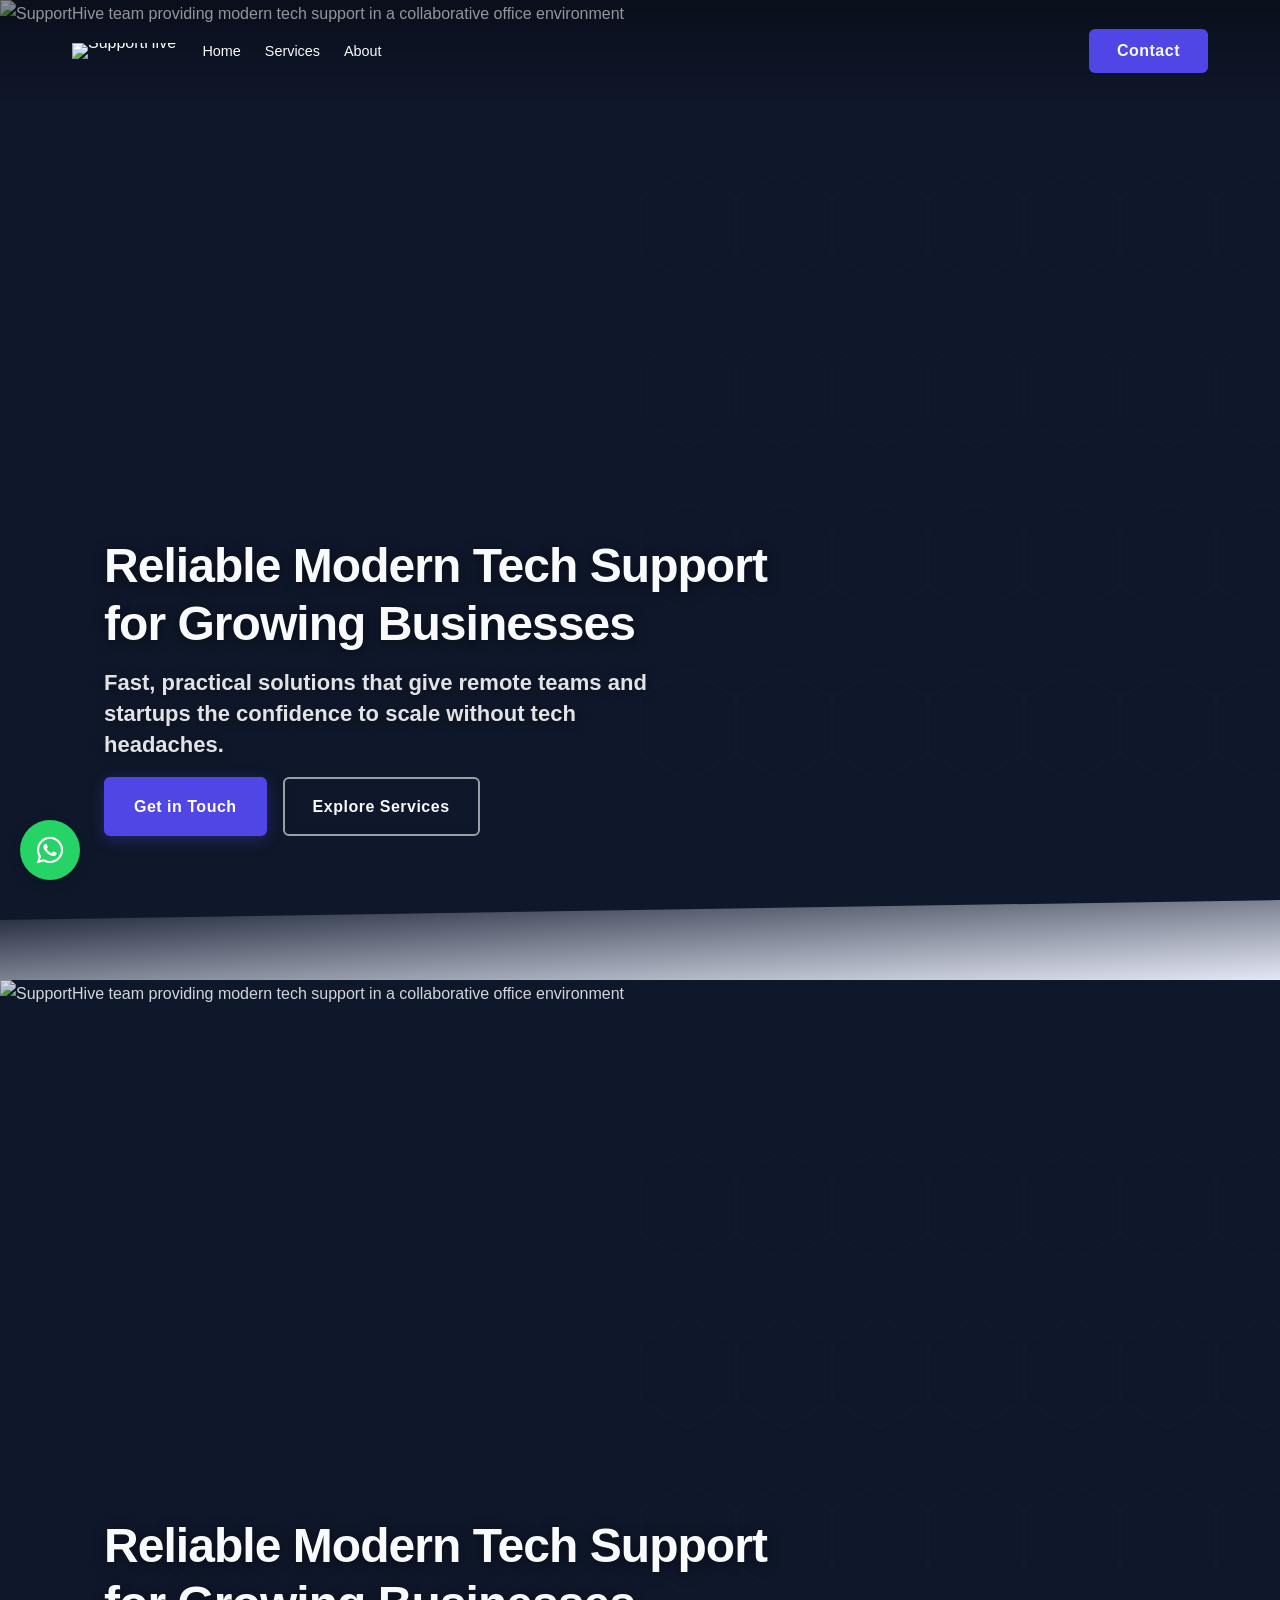
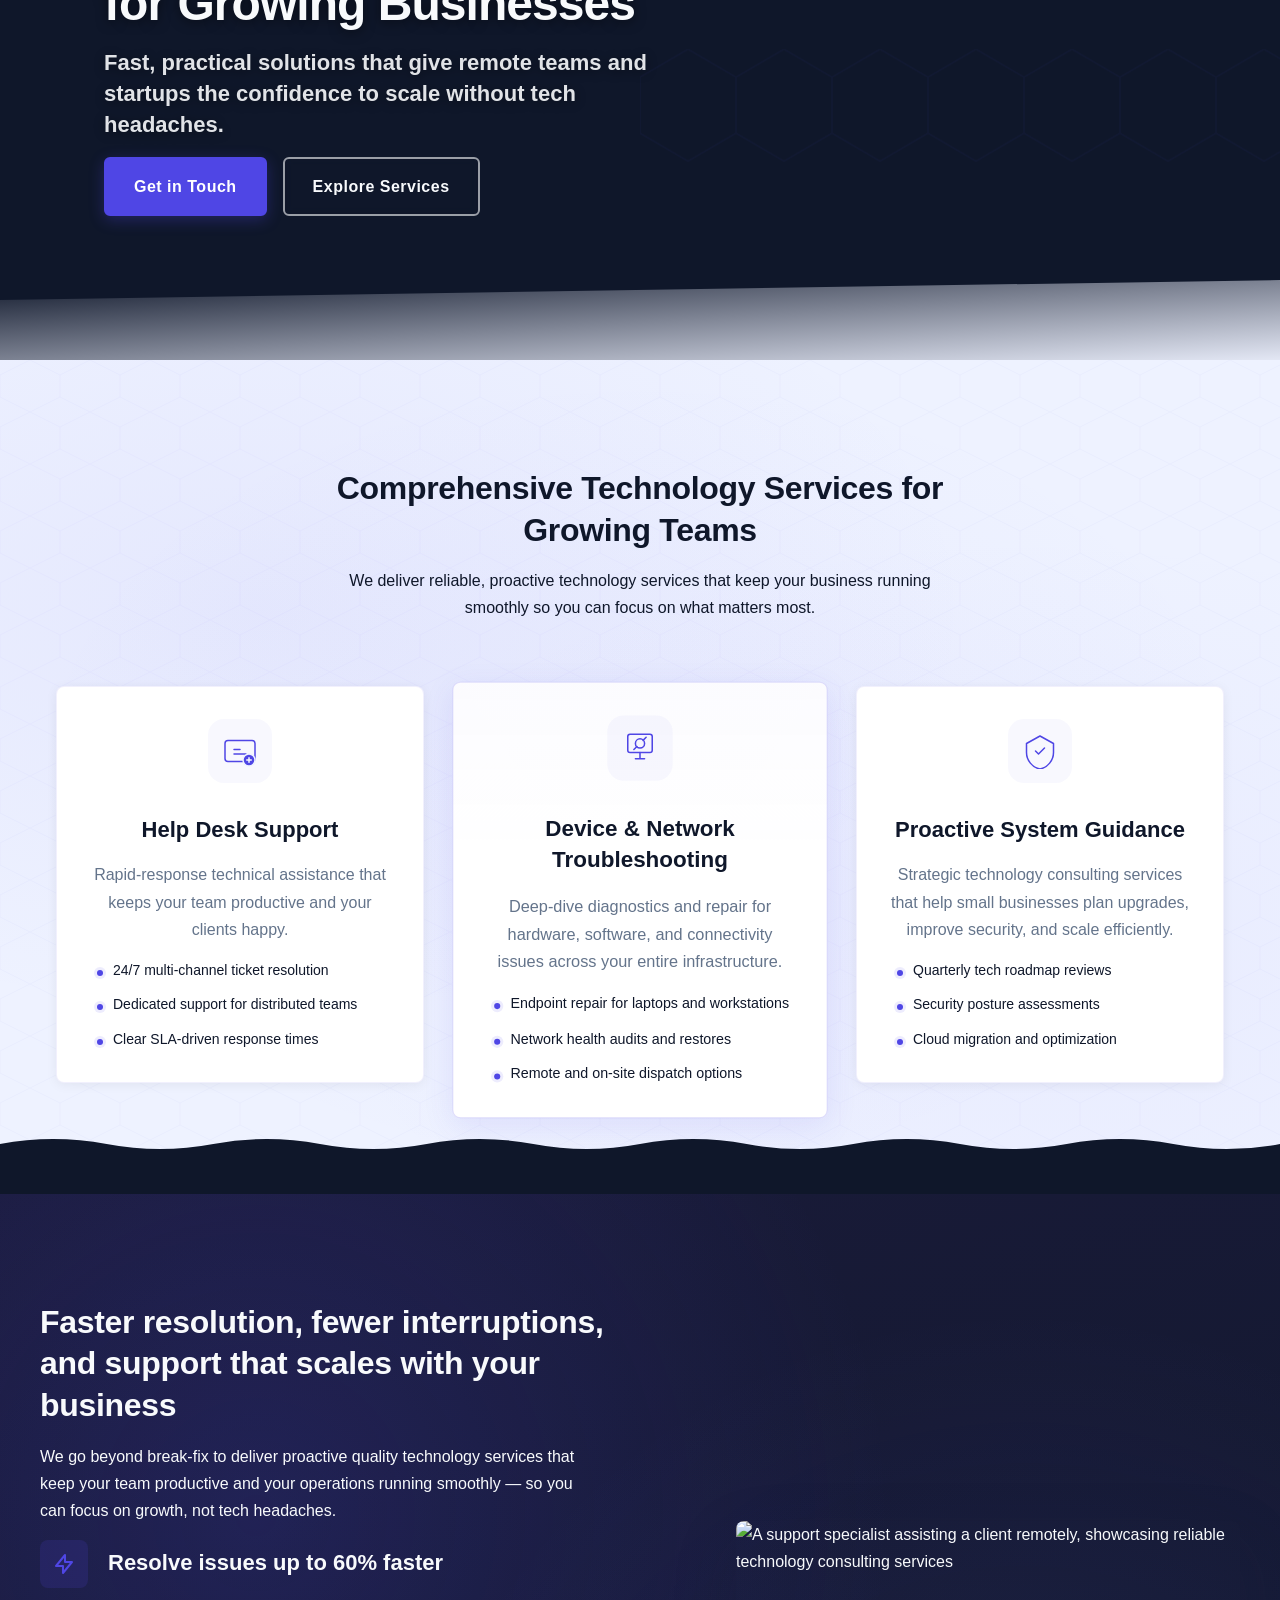
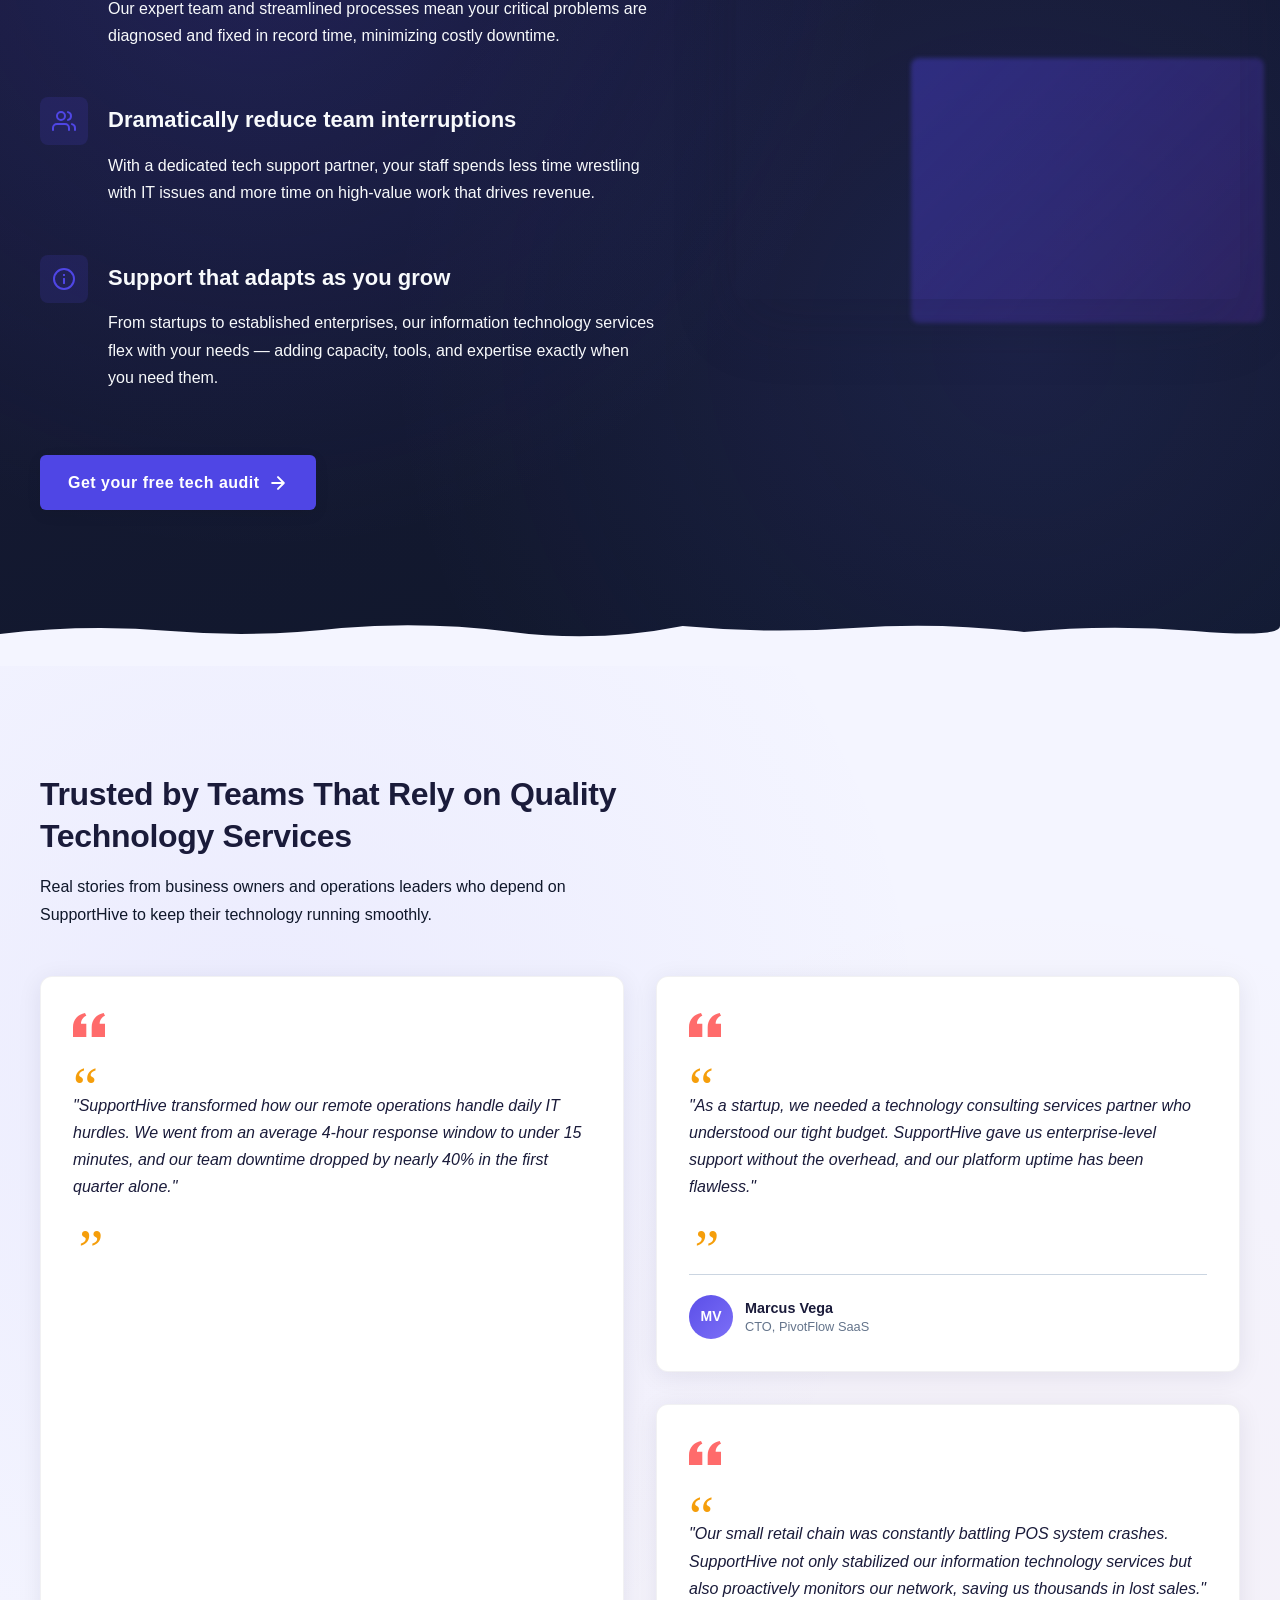
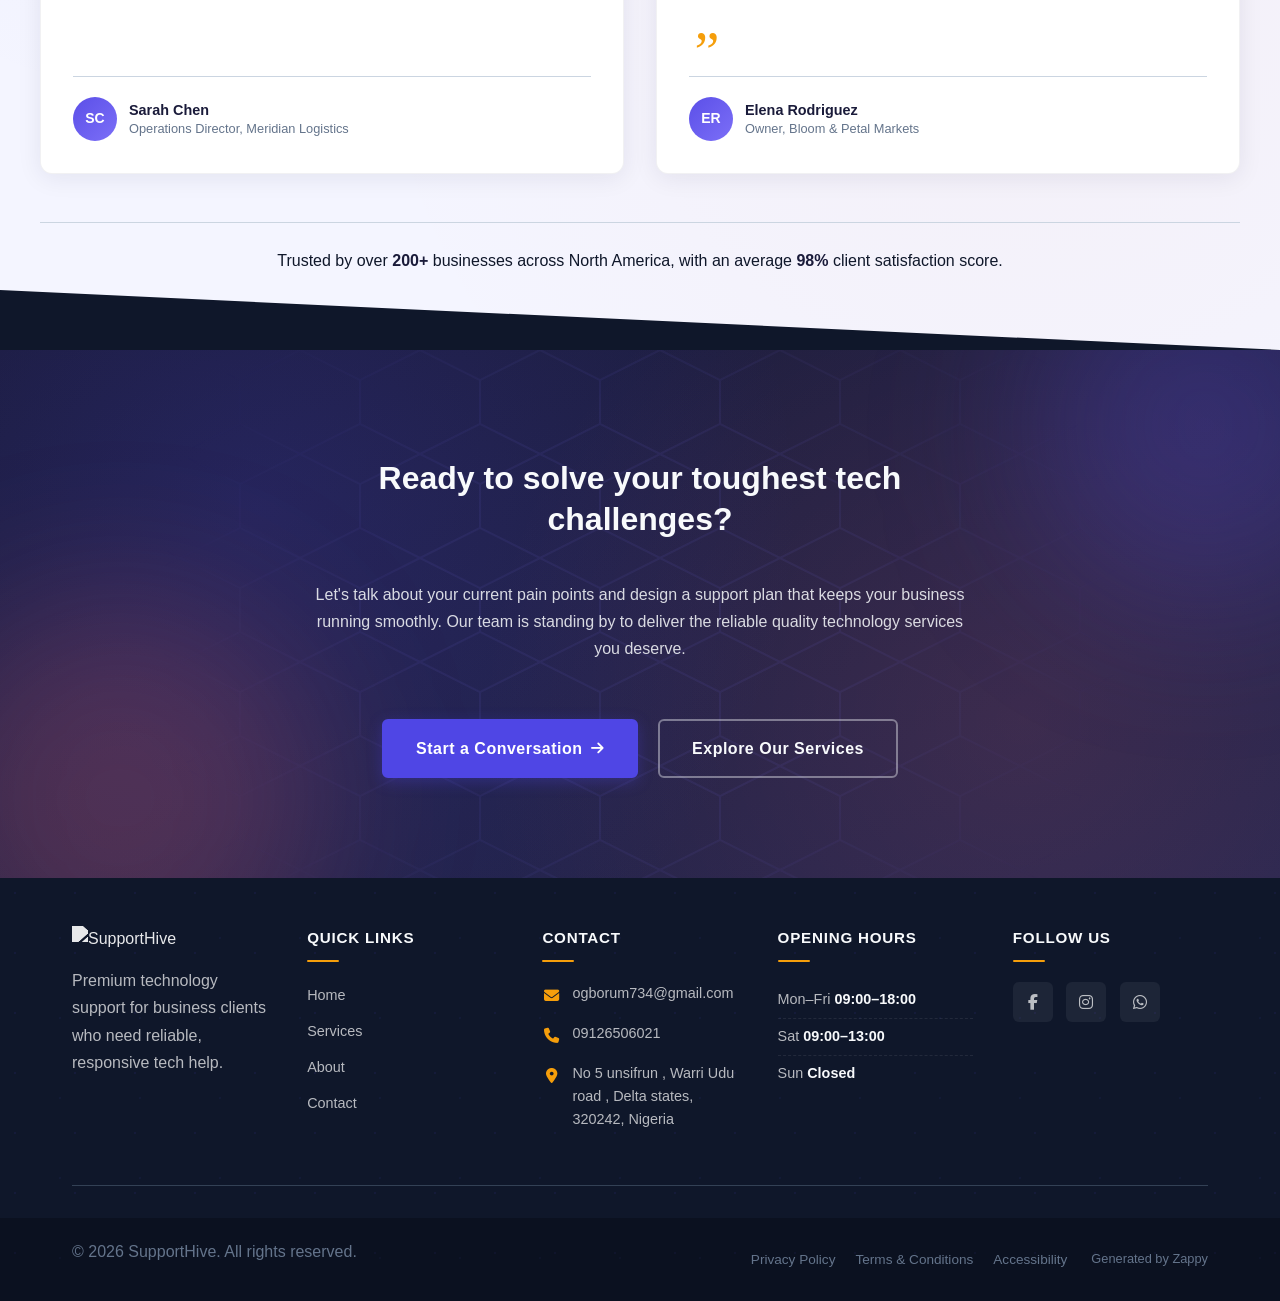
==== commit a3615a07: "Background sync: Progressive GitHub Sync" ====
--- a/public/index.html
+++ b/public/index.html
@@ -1 +1 @@
-<!doctype html><html lang="en"><head><meta charset="UTF-8"><meta content="width=device-width,initial-scale=1" name="viewport"><meta content="index, follow" name="robots"><title>Solve Every Tech Glitch with Quality Technology Services — SupportHive</title><meta content="Experience reliable quality technology services that turn your tech frustrations into seamless solutions. From instant troubleshooting to full-scale IT support, SupportHive keeps your digital world running smoothly. Get expert help now." name="description"><meta content="quality technology services, l and t technology services, tech support, IT solutions, reliable tech help" name="keywords"><link href="/assets/favicon.ico" rel="icon" type="image/x-icon"><link href="/assets/favicon-16x16.png" rel="icon" type="image/png" sizes="16x16"><link href="/assets/favicon-32x32.png" rel="icon" type="image/png" sizes="32x32"><link href="/assets/favicon-48x48.png" rel="icon" type="image/png" sizes="48x48"><link href="/assets/favicon-192x192.png" rel="icon" type="image/png" sizes="192x192"><link href="/assets/favicon-512x512.png" rel="icon" type="image/png" sizes="512x512"><link href="/assets/apple-touch-icon.png" rel="apple-touch-icon"><script>!function(){"use strict";var t="7a2a07a9-bfe8-4bcd-bfa1-5b71087aa94e",e="https://api.zappy5.com/api/analytics/track",a=18e5,n=2592e6,o=!0,i=!0,r=!0;var s=function(){var e="zappy_visitor_"+t,a=null;try{if(a=localStorage.getItem(e)){var o=JSON.parse(a),i=Date.now();if(i-o.created<n)return o.lastSeen=i,localStorage.setItem(e,JSON.stringify(o)),o.id}}catch(t){console.warn("Zappy Analytics: LocalStorage not available")}var r="zv_"+Date.now()+"_"+Math.random().toString(36).substr(2,9);try{localStorage.setItem(e,JSON.stringify({id:r,created:Date.now(),lastSeen:Date.now()}))}catch(t){}return r}(),c=function(){var e="zappy_session_"+t,n=null;try{if(n=sessionStorage.getItem(e)){var o=JSON.parse(n),i=Date.now();if(i-o.timestamp<a)return o.timestamp=i,sessionStorage.setItem(e,JSON.stringify(o)),o.id}}catch(t){console.warn("Zappy Analytics: SessionStorage not available")}var r="zs_"+Date.now()+"_"+Math.random().toString(36).substr(2,9);try{sessionStorage.setItem(e,JSON.stringify({id:r,timestamp:Date.now()}))}catch(t){}return r}();function l(a,n){n=n||{};var o={website_id:t,event_type:a,page_path:window.location.pathname,referrer:document.referrer||"direct",visitor_id:s,session_id:c,metadata:n};if(navigator.sendBeacon){var i=new Blob([JSON.stringify(o)],{type:"application/json"});navigator.sendBeacon(e,i)}else fetch(e,{method:"POST",headers:{"Content-Type":"application/json"},body:JSON.stringify(o),keepalive:!0}).catch(function(t){console.warn("Zappy Analytics: Failed to track event",t)})}o&&l("pageview",{title:document.title,url:window.location.href}),i&&document.addEventListener("click",function(t){var e=t.target;if("BUTTON"===e.tagName||e.closest("button")){var a="BUTTON"===e.tagName?e:e.closest("button");l("click",{element:"button",text:a.textContent.trim().substring(0,100),id:a.id||null,class:a.className||null})}else if("A"===e.tagName||e.closest("a")){var n="A"===e.tagName?e:e.closest("a");l("navigation",{element:"link",text:n.textContent.trim().substring(0,100),href:n.href,external:n.hostname!==window.location.hostname})}},!0),r&&document.addEventListener("submit",function(t){var e=t.target;l("form_submit",{form_id:e.id||null,form_name:e.name||null,form_action:e.action||null,form_method:e.method||"GET"})},!0);var d=Date.now();window.addEventListener("beforeunload",function(){l("page_unload",{time_on_page:Math.floor((Date.now()-d)/1e3),page_path:window.location.pathname})}),window.zappyAnalytics={track:l,getVisitorId:function(){return s},getSessionId:function(){return c}}}()</script><meta content="Solve Every Tech Glitch with Quality Technology Services — SupportHive" property="og:title"><meta content="Experience reliable quality technology services that turn your tech frustrations into seamless solutions. From instant troubleshooting to full-scale IT support, SupportHive keeps your digital world running smoothly. Get expert help now." property="og:description"><meta content="summary_large_image" name="twitter:card"><meta content="Solve Every Tech Glitch with Quality Technology Services — SupportHive" name="twitter:title"><meta content="Experience reliable quality technology services that turn your tech frustrations into seamless solutions. From instant troubleshooting to full-scale IT support, SupportHive keeps your digital world running smoothly. Get expert help now." name="twitter:description"><meta content="website" property="og:type"><meta content="en_US" property="og:locale"><link href="https://cdnjs.cloudflare.com/ajax/libs/font-awesome/6.4.0/css/all.min.css" rel="stylesheet"><style>.skip-link{position:absolute;top:0;left:0;transform:translateY(-200%);padding:12px 18px;background:var(--bg-dark,#1a1a1a);color:var(--text-light,#fff);font-weight:600;border-radius:0 0 8px 0;z-index:10000}.skip-link:focus{transform:none;outline:2px solid var(--ring,#fff);outline-offset:2px}:focus-visible{outline:2px solid var(--ring,currentColor);outline-offset:3px}</style><link href="/assets/favicon.ico" rel="icon" type="image/x-icon"><link href="/assets/favicon-16x16.png" rel="icon" type="image/png" sizes="16x16"><link href="/assets/favicon-32x32.png" rel="icon" type="image/png" sizes="32x32"><link href="/assets/favicon-48x48.png" rel="icon" type="image/png" sizes="48x48"><link href="/assets/favicon-192x192.png" rel="icon" type="image/png" sizes="192x192"><link href="/assets/favicon-512x512.png" rel="icon" type="image/png" sizes="512x512"><link href="/assets/apple-touch-icon.png" rel="apple-touch-icon"><link href="https://cdn.jsdelivr.net/npm/vanilla-cookieconsent@3/dist/cookieconsent.css" rel="stylesheet"><script src="https://cdn.jsdelivr.net/npm/vanilla-cookieconsent@3/dist/cookieconsent.umd.js"></script><script src="https://cdn.jsdelivr.net/gh/mickidum/acc_toolbar/acctoolbar/acctoolbar.min.js"></script><link href="/styles.css" rel="stylesheet"><script>window.ZAPPY_WEBSITE_ID="7a2a07a9-bfe8-4bcd-bfa1-5b71087aa94e",window.ZAPPY_API_BASE="https://api.zappy5.com"</script><style id="zappy-dropdown-submenu-styles">#navMenu li:has(.sub-menu),.nav-menu li:has(.sub-menu),.navbar li:has(.sub-menu),nav li:has(.sub-menu){position:relative}#navMenu .sub-menu,.nav-menu .sub-menu,.navbar .sub-menu,nav .sub-menu{display:block!important;position:absolute!important;top:100%;left:0;min-width:220px;background:#fff;border-radius:8px;box-shadow:0 8px 25px rgba(0,0,0,.15);padding:8px 0;opacity:0;visibility:hidden;transform:translateY(10px);transition:all .3s ease;z-index:1000;list-style:none;pointer-events:none}#navMenu li:hover>.sub-menu,.nav-menu li:hover>.sub-menu,.navbar li:hover>.sub-menu,nav li:hover>.sub-menu{opacity:1!important;visibility:visible!important;transform:translateY(0)!important;pointer-events:auto!important}.sub-menu li{list-style:none;margin:0;padding:0}.sub-menu a{display:block!important;padding:10px 16px!important;color:var(--text-dark,#333)!important;font-weight:500;text-decoration:none;white-space:nowrap;transition:background-color .2s}.sub-menu .zappy-nav-child>a{padding-left:28px!important;font-size:.9em!important;opacity:.85!important}[dir=rtl] .sub-menu .zappy-nav-child>a,html[lang=ar] .sub-menu .zappy-nav-child>a,html[lang=he] .sub-menu .zappy-nav-child>a{padding-left:10px!important;padding-right:28px!important}.sub-menu .zappy-nav-parent>a{font-weight:600!important}.sub-menu a:hover{background-color:#f5f5f5}[dir=rtl] .nav-menu .sub-menu,[dir=rtl] .navbar .sub-menu,[dir=rtl] nav .sub-menu,html[lang=ar] .nav-menu .sub-menu,html[lang=ar] .navbar .sub-menu,html[lang=ar] nav .sub-menu,html[lang=he] .nav-menu .sub-menu,html[lang=he] .navbar .sub-menu,html[lang=he] nav .sub-menu{left:auto!important;right:0!important}.sub-menu:empty,.sub-menu:not(:has(li)):not(:has(> a)),.sub-menu:not(:has(li:not(.zappy-hidden-menu-item))):not(:has(> a)){display:none!important;opacity:0!important;visibility:hidden!important;pointer-events:none!important}li:has(.menu-group-title):hover>.sub-menu{opacity:1!important;visibility:visible!important;transform:translateY(0)!important;pointer-events:auto!important}#navMenu>li>.menu-group-title,.nav-menu>li>.menu-group-title{display:inline-block;padding:.5rem 1rem;cursor:default;user-select:none}@media (max-width:768px){#navMenu .sub-menu,.nav-menu .sub-menu,.navbar .sub-menu,nav .sub-menu{position:static!important;transform:none!important;box-shadow:none!important;background:0 0!important;max-height:0;overflow:hidden;opacity:0;visibility:hidden;transition:max-height .3s ease,opacity .3s ease;padding:0!important;border-radius:0!important}#navMenu .sub-menu.mobile-expanded,.nav-menu .sub-menu.mobile-expanded,.navbar .sub-menu.mobile-expanded{max-height:none!important;overflow-y:visible!important;opacity:1!important;visibility:visible!important;padding:8px 0 8px 16px!important}[dir=rtl] .sub-menu.mobile-expanded,html[lang=he] .sub-menu.mobile-expanded{padding:8px 16px 8px 0!important}#navMenu li:hover>.sub-menu,.nav-menu li:hover>.sub-menu,.navbar li:hover>.sub-menu,nav li:hover>.sub-menu{opacity:0;visibility:hidden;pointer-events:none}#navMenu li>.sub-menu.mobile-expanded,.nav-menu li>.sub-menu.mobile-expanded,.navbar li>.sub-menu.mobile-expanded,nav li>.sub-menu.mobile-expanded{opacity:1!important;visibility:visible!important;pointer-events:auto!important}#navMenu li:has(.sub-menu),.nav-menu li:has(.sub-menu),.navbar li:has(.sub-menu),nav li:has(.sub-menu){display:flex!important;flex-wrap:wrap!important;align-items:center!important;position:relative!important;min-height:44px!important}#navMenu li:has(.sub-menu)>a,.nav-menu li:has(.sub-menu)>a,.navbar li:has(.sub-menu)>a,nav li:has(.sub-menu)>a{flex:1!important;min-width:0!important}#navMenu li:has(.sub-menu)>.menu-group-title,.nav-menu li:has(.sub-menu)>.menu-group-title,.navbar li:has(.sub-menu)>.menu-group-title,nav li:has(.sub-menu)>.menu-group-title{flex:1!important;min-width:0!important;padding:0!important;line-height:inherit!important}#navMenu li:has(.sub-menu)>.sub-menu,.nav-menu li:has(.sub-menu)>.sub-menu,.navbar li:has(.sub-menu)>.sub-menu,nav li:has(.sub-menu)>.sub-menu{flex-basis:100%!important;width:100%!important}#navMenu li:has(.sub-menu)>a [class*=arrow],#navMenu li:has(.sub-menu)>a [class*=chevron],.nav-menu li:has(.sub-menu)>a .fa-angle-down,.nav-menu li:has(.sub-menu)>a .fa-chevron-down,.nav-menu li:has(.sub-menu)>a [class*=arrow],.nav-menu li:has(.sub-menu)>a [class*=chevron],nav li:has(.sub-menu)>a [class*=arrow],nav li:has(.sub-menu)>a [class*=chevron]{display:none!important;visibility:hidden!important}.mobile-submenu-toggle{display:flex!important;align-items:center!important;justify-content:center!important;width:44px!important;height:auto!important;background:0 0!important;border:none!important;cursor:pointer!important;color:var(--text-light)!important;position:static!important;flex-shrink:0!important;align-self:stretch!important;z-index:2!important;padding:0!important;margin:0!important}.mobile-submenu-toggle::after{content:''!important;width:0!important;height:0!important;border-left:6px solid transparent!important;border-right:6px solid transparent!important;border-top:7px solid currentColor!important;transition:transform .3s ease!important}.mobile-submenu-toggle.expanded::after{transform:rotate(180deg)!important}.sub-menu a{padding:10px 0!important;display:block!important;color:var(--text-light)!important;white-space:normal!important}.sub-menu .zappy-nav-child>a{padding-left:28px!important;font-size:.9em!important;opacity:.85!important}[dir=rtl] .sub-menu .zappy-nav-child>a,html[lang=ar] .sub-menu .zappy-nav-child>a,html[lang=he] .sub-menu .zappy-nav-child>a{padding-left:0!important;padding-right:28px!important}.sub-menu .zappy-nav-parent>a{font-weight:600!important}#navMenu.active,.nav-menu.active{max-width:100vw!important;overflow-x:hidden!important;box-sizing:border-box!important}.navbar .sub-menu li a,.zappy-products-dropdown .sub-menu a,nav.navbar .sub-menu li a{color:var(--text-light)!important}}@media (min-width:769px){.mobile-submenu-toggle{display:none!important}}</style><style id="zappy-widget-visibility">html[dir=rtl] .whatsapp-float{right:20px!important;left:auto!important}html:not([dir]) .whatsapp-float,html[dir=ltr] .whatsapp-float{left:20px!important;right:auto!important}html[dir=rtl] #mic-access-tool-general-button,html[dir=rtl] #mic-init-access-tool #mic-access-tool-general-button,html[dir=rtl] #mic-init-access-tool .mic-access-tool-general-button,html[dir=rtl] ._access-icon,html[dir=rtl] .mic-access-tool-general-button{left:20px!important;right:auto!important}html:not([dir]) #mic-access-tool-general-button,html:not([dir]) #mic-init-access-tool #mic-access-tool-general-button,html:not([dir]) #mic-init-access-tool .mic-access-tool-general-button,html:not([dir]) ._access-icon,html:not([dir]) .mic-access-tool-general-button,html[dir=ltr] #mic-access-tool-general-button,html[dir=ltr] #mic-init-access-tool #mic-access-tool-general-button,html[dir=ltr] #mic-init-access-tool .mic-access-tool-general-button,html[dir=ltr] ._access-icon,html[dir=ltr] .mic-access-tool-general-button{right:20px!important;left:auto!important}@media (max-width:768px){.whatsapp-float{display:flex!important}}@media (min-width:769px){.whatsapp-float{display:flex!important}}@media (max-width:768px){#mic-access-tool-general-button,#mic-init-access-tool #mic-access-tool-general-button,#mic-init-access-tool .mic-access-tool-general-button,._access-icon,.mic-access-tool-general-button{display:flex!important;visibility:visible!important;opacity:1!important;pointer-events:auto!important}#mic-access-tool-box.opened-mic-access-tool,#mic-init-access-tool #mic-access-tool-box.opened-mic-access-tool,.mic-access-tool-box.opened-mic-access-tool{visibility:visible!important;opacity:1!important;pointer-events:auto!important}}@media (min-width:769px){#mic-access-tool-general-button,#mic-init-access-tool #mic-access-tool-general-button,#mic-init-access-tool .mic-access-tool-general-button,._access-icon,.mic-access-tool-general-button{display:flex!important;visibility:visible!important;opacity:1!important;pointer-events:auto!important}#mic-access-tool-box.opened-mic-access-tool,#mic-init-access-tool #mic-access-tool-box.opened-mic-access-tool,.mic-access-tool-box.opened-mic-access-tool{visibility:visible!important;opacity:1!important;pointer-events:auto!important}}</style></head><body><a href="#main" class="skip-link">Skip to main content</a><nav class="navbar"><button aria-label="Menu" class="mobile-toggle" id="mobileToggle"><svg viewBox="0 0 24 24" fill="none" height="24" width="24" class="hamburger-icon"><path d="M3 12h18M3 6h18M3 18h18" stroke="currentColor" stroke-width="2" stroke-linecap="round"></path></svg> <svg viewBox="0 0 24 24" fill="none" height="24" width="24" class="close-icon" style="display:none"><path d="M18 6L6 18M6 6l12 12" stroke="currentColor" stroke-width="2" stroke-linecap="round"></path></svg></button> <button aria-label="Call" class="phone-header-btn" data-phone="[business_phone]"><svg viewBox="0 0 24 24" fill="currentColor" height="20" width="20"><path d="M22 16.92v3a2 2 0 0 1-2.18 2 19.79 19.79 0 0 1-8.63-3.07 19.5 19.5 0 0 1-6-6 19.79 19.79 0 0 1-3.07-8.67A2 2 0 0 1 4.11 2h3a2 2 0 0 1 2 1.72 12.84 12.84 0 0 0 .7 2.81 2 2 0 0 1-.45 2.11L8.09 9.91a16 16 0 0 0 6 6l1.27-1.27a2 2 0 0 1 2.11-.45 12.84 12.84 0 0 0 2.81.7A2 2 0 0 1 22 16.92z"></path></svg></button><div class="nav-container"><div class="nav-brand"><a href="/" class="logo-link"><img alt="SupportHive" class="logo" src="/assets/site-home-image-1.webp"></a></div><ul class="nav-menu" id="navMenu"><li><a href="/">Home</a></li><li><a href="/services">Services</a></li><li><a href="/about">About</a></li></ul><div class="nav-cta-container"><a href="/contact" class="nav-cta-btn">Contact</a></div></div></nav><script>window.addEventListener("load",function(){const e=document.querySelector(".navbar, nav, header");if(!e)return void console.log("[Navbar] Navbar element not found");let t=document.getElementById("mobileToggle")||document.querySelector(".mobile-toggle")||document.querySelector(".hamburger")||document.querySelector(".hamburger-menu")||document.querySelector(".menu-toggle")||document.querySelector(".burger-menu")||document.querySelector('[aria-label="Menu"]')||document.querySelector('[aria-label="תפריט"]');const n=document.querySelector(".phone-header-btn"),o=window.getComputedStyle(e);let r=o.backgroundColor;if(console.log("[Navbar] Initial navbar background:",r),"transparent"===r||"rgba(0, 0, 0, 0)"===r||r.startsWith("rgba")&&r.includes(", 0)")){const e=o.backgroundImage;if(e&&"none"!==e)console.log("[Navbar] Navbar has background image/gradient, using dark text"),r="rgb(240, 240, 240)";else{const e=window.getComputedStyle(document.body).backgroundColor;console.log("[Navbar] Navbar transparent, using body background:",e),r=e}}const a=r.match(/\d+/g);if(a&&a.length>=3){const e=(.299*parseInt(a[0])+.587*parseInt(a[1])+.114*parseInt(a[2]))/255;console.log("[Navbar] Mobile button colors preserved from Claude CSS (luminance:",e.toFixed(2)+")");const o=document.createElement("style");o.id="zappy-mobile-nav-fix";document.documentElement.lang;document.documentElement.dir,o.textContent='\n        /* Hide mobile buttons on desktop, show only on mobile */\n        @media (min-width: 769px) {\n          .mobile-toggle,\n          .phone-header-btn {\n            display: none !important;\n          }\n        }\n        \n        /* Show and position mobile buttons correctly on mobile */\n        @media (max-width: 768px) {\n          .navbar,\n          nav.navbar {\n            min-height: 70px !important;\n          }\n\n          .mobile-toggle,\n          .phone-header-btn {\n            position: absolute !important;\n            top: 0 !important;\n            bottom: 0 !important;\n            margin-top: auto !important;\n            margin-bottom: auto !important;\n            transform: none !important;\n            z-index: 1001 !important;\n            display: flex !important;\n            align-items: center !important;\n            justify-content: center !important;\n            width: 36px !important;\n            height: 36px !important;\n            border-radius: 50% !important;\n            border: none !important;\n            cursor: pointer !important;\n            padding: 6px !important;\n            background: none !important;\n            color: var(--nav-text, var(--text-light)) !important;\n            touch-action: manipulation !important;\n            -webkit-tap-highlight-color: transparent !important;\n          }\n\n          html[data-zappy-site-type="ecommerce"] .phone-header-btn,\n          body[data-zappy-site-type="ecommerce"] .phone-header-btn,\n          html[data-zappy-site-type="ecommerce"] header .phone-header-btn,\n          html[data-zappy-site-type="ecommerce"] nav .phone-header-btn {\n            display: none !important;\n            visibility: hidden !important;\n            width: 0 !important;\n            height: 0 !important;\n            min-width: 0 !important;\n            overflow: hidden !important;\n          }\n          \n          /* LTR positioning (default): hamburger LEFT, phone RIGHT */\n          html:not([dir="rtl"]):not([lang="he"]):not([lang="ar"]) .mobile-toggle,\n          html[dir="ltr"] .mobile-toggle {\n            left: 12px !important;\n            right: auto !important;\n          }\n          html:not([dir="rtl"]):not([lang="he"]):not([lang="ar"]) .phone-header-btn,\n          html[dir="ltr"] .phone-header-btn {\n            right: 12px !important;\n            left: auto !important;\n          }\n          \n          /* RTL positioning: hamburger RIGHT, phone LEFT */\n          html[dir="rtl"] .mobile-toggle,\n          html[lang="he"] .mobile-toggle,\n          html[lang="ar"] .mobile-toggle {\n            right: 12px !important;\n            left: auto !important;\n          }\n          html[dir="rtl"] .phone-header-btn,\n          html[lang="he"] .phone-header-btn,\n          html[lang="ar"] .phone-header-btn {\n            left: 12px !important;\n            right: auto !important;\n          }\n          \n          /* CRITICAL: Ensure nav-container has min-height on mobile */\n          /* All children are positioned absolutely/fixed on mobile, so height:auto collapses to 0 */\n          .nav-container {\n            min-height: 70px !important;\n            position: relative !important;\n          }\n          \n          /* Ensure SVG icons are properly sized and inherit color */\n          .mobile-toggle svg,\n          .phone-header-btn svg {\n            width: 24px !important;\n            height: 24px !important;\n            /* Don\'t force display - let JavaScript control hamburger/close toggle */\n          }\n          \n          /* Reset nav-cta-container on mobile - remove desktop box-shadow/padding */\n          /* that creates a visible ghost box when CTA button is hidden */\n          .nav-cta-container {\n            box-shadow: none !important;\n            padding: 0 !important;\n          }\n          \n          /* Hide nav-cta-container entirely on mobile when there\'s no lang-switcher */\n          /* (only the CTA button is inside, and it\'s hidden on mobile) */\n          .nav-cta-container:not(:has(.lang-switcher)) {\n            display: none !important;\n          }\n          \n          /* CRITICAL: Prevent hero image fade gradient from bleeding over headline text */\n          /* The .image-fade-gradient has bottom: -30px (extends below parent) */\n          /* On mobile stacked layout, this overlaps the h1 text below the image */\n          .hero-image-column {\n            overflow: hidden !important;\n          }\n          .image-fade-gradient {\n            bottom: 0 !important;\n          }\n          \n          /* Hide desktop language switcher on mobile - hamburger menu handles it */\n          /* High specificity to override stored CSS */\n          .lang-switcher,\n          .nav-cta-container .lang-switcher,\n          .nav-container .lang-switcher,\n          .navbar .lang-switcher,\n          .navbar .nav-cta-container .lang-switcher {\n            display: none !important;\n          }\n        }\n      ';const r=document.getElementById("zappy-mobile-nav-fix");r&&r.remove(),document.head.appendChild(o),console.log("[Navbar] Critical CSS injected for mobile nav positioning");const i=window.innerWidth<=768;if(t){const e=t.querySelector(".hamburger-icon"),n=t.querySelector(".close-icon");e&&(e.style.setProperty("width","24px","important"),e.style.setProperty("height","24px","important"),e.style.setProperty("display","block","important")),n&&(n.style.setProperty("width","24px","important"),n.style.setProperty("height","24px","important"),n.style.setProperty("display","none","important")),i?(t.style.setProperty("position","absolute","important"),t.style.setProperty("top","0","important"),t.style.setProperty("bottom","0","important"),t.style.setProperty("margin-top","auto","important"),t.style.setProperty("margin-bottom","auto","important"),t.style.setProperty("transform","none","important"),t.style.setProperty("z-index","1001","important"),t.style.removeProperty("left"),t.style.removeProperty("right"),console.log("[Navbar] Mobile toggle positioning applied (mobile viewport)")):(t.style.removeProperty("position"),t.style.removeProperty("top"),t.style.removeProperty("transform"),t.style.removeProperty("z-index"),t.style.removeProperty("left"),t.style.removeProperty("right"),console.log("[Navbar] Desktop viewport - cleared mobile toggle inline positioning"))}if(n){const e=n.querySelector("svg");e&&(e.style.width="24px",e.style.height="24px",e.setAttribute("width","24"),e.setAttribute("height","24")),i?(n.style.setProperty("position","absolute","important"),n.style.setProperty("top","0","important"),n.style.setProperty("bottom","0","important"),n.style.setProperty("margin-top","auto","important"),n.style.setProperty("margin-bottom","auto","important"),n.style.setProperty("transform","none","important"),n.style.setProperty("z-index","1001","important"),n.style.removeProperty("left"),n.style.removeProperty("right"),console.log("[Navbar] Phone button positioning applied (mobile viewport)")):(n.style.removeProperty("position"),n.style.removeProperty("top"),n.style.removeProperty("transform"),n.style.removeProperty("z-index"),n.style.removeProperty("left"),n.style.removeProperty("right"),console.log("[Navbar] Desktop viewport - cleared phone button inline positioning"))}}else console.log("[Navbar] Could not parse background color:",r);t=document.getElementById("mobileToggle")||document.querySelector(".mobile-toggle")||document.querySelector(".hamburger")||document.querySelector(".hamburger-menu")||document.querySelector(".menu-toggle")||document.querySelector(".burger-menu")||document.querySelector('[aria-label="Menu"]')||document.querySelector('[aria-label="תפריט"]');const i=document.getElementById("navMenu")||document.querySelector(".nav-menu")||document.querySelector(".nav-links")||document.querySelector("nav ul:not(.submenu)");if(!t||!i)return void console.log("[Navbar] Mobile toggle or menu not found:",{toggle:!!t,menu:!!i});i.id||(i.id="navMenu"),console.log("[Navbar] Initializing mobile menu...");const l=t.cloneNode(!0);t.parentNode.replaceChild(l,t);var s=0;function p(e){var t=Date.now();t-s<300||(s=t,function(e){e.preventDefault(),e.stopPropagation();const t=l.querySelector(".hamburger-icon"),n=l.querySelector(".close-icon");i.classList.contains("active")?(i.classList.remove("active"),t&&t.style.setProperty("display","block","important"),n&&n.style.setProperty("display","none","important"),document.body.style.overflow="",console.log("[Navbar] Menu closed")):(i.classList.add("active"),t&&t.style.setProperty("display","none","important"),n&&n.style.setProperty("display","block","important"),document.body.style.overflow="hidden",console.log("[Navbar] Menu opened"))}(e))}l.addEventListener("click",p),l.addEventListener("touchend",p),i.querySelectorAll("a").forEach(function(e){e.addEventListener("click",function(){if("#"===this.getAttribute("href"))return;const e=l.querySelector(".hamburger-icon"),t=l.querySelector(".close-icon");i.classList.remove("active"),e&&e.style.setProperty("display","block","important"),t&&t.style.setProperty("display","none","important"),document.body.style.overflow="",console.log("[Navbar] Menu closed (link clicked)")})});var m=i.querySelectorAll(".dropdown-toggle");m.forEach(function(e){e.addEventListener("click",function(e){e.preventDefault(),e.stopPropagation();var t=this.closest(".nav-dropdown");t&&(t.parentNode.querySelectorAll(".nav-dropdown.open").forEach(function(e){e!==t&&e.classList.remove("open")}),t.classList.toggle("open"),console.log("[Navbar] Dropdown toggled:",t.classList.contains("open")?"open":"closed"))})}),document.addEventListener("click",function(e){e.target.closest(".nav-dropdown")||document.querySelectorAll(".nav-dropdown.open").forEach(function(e){e.classList.remove("open")})}),console.log("[Navbar] Dropdown handlers initialized for "+m.length+" dropdowns"),n&&n.addEventListener("click",function(){const e=document.querySelectorAll('a[href^="tel:"]'),t=e.length>0?e[0].getAttribute("href").replace("tel:",""):"[business_phone]";window.location.href="tel:"+t,console.log("[Navbar] Phone button clicked")}),console.log("[Navbar] Mobile menu initialized successfully")})</script><main id="main"><section class="home-hero-section" data-band-index="0" data-layout-spec="Home-hero" id="zappy-section-1781079076573-8603" data-hero-type="fullscreen-scrim" data-zappy-bg-color="" data-zappy-bg-image="assets/site-home-hero-image-1.webp" data-zappy-bg-overlay-color="#0f172a" data-zappy-bg-overlay-opacity="90" data-zappy-bg-type="image" data-zappy-bg-video-type="" data-zappy-bg-video-url=""><div class="home-hero-section__bg-wrapper"><img alt="SupportHive team providing modern tech support in a collaborative office environment" class="home-hero-section__bg-img" src="/assets/site-home-hero-image-1.webp" data-context="A modern, bright collaborative technology support environment: diverse professionals working together across laptops, tablets, and video calls in a refined hybrid office setting with abstract signal-wave light effects and a subtle honeycomb texture integrated into the scene." data-placeholder="home-hero-image-1" height="600" loading="eager" width="1200" data-hero-bg="true" fetchpriority="high"></div><div class="home-hero-section__scrim" aria-hidden="true" style="opacity:1"></div><div class="home-hero-section__decor" aria-hidden="true"><svg viewBox="0 0 400 400" data-no-icon-edit="true" class="home-hero-section__hex-grid"><pattern height="104" id="hex-pattern" patternUnits="userSpaceOnUse" width="60" x="0" y="0"><path d="M30 0 L60 17.5 L60 52.5 L30 70 L0 52.5 L0 17.5 Z" stroke="var(--primary)" stroke-width="1" fill="none" opacity="0.08"></path></pattern><rect height="100%" width="100%" fill="url(#hex-pattern)"></rect></svg></div><div class="home-hero-section__overlay"><div class="home-hero-section__content"><h1 class="home-hero-section__headline">Reliable Modern Tech Support for Growing Businesses</h1><h3 class="home-hero-section__subtitle">Fast, practical solutions that give remote teams and startups the confidence to scale without tech headaches.</h3><div class="home-hero-section__ctas"><a href="/contact" class="home-hero-section__cta home-hero-section__cta--primary">Get in Touch</a> <a href="/services" class="home-hero-section__cta home-hero-section__cta--secondary">Explore Services</a></div></div></div><div class="home-hero-section__divider-wrapper" aria-hidden="true" data-no-icon-edit="true"><svg viewBox="0 0 1200 80" xmlns="http://www.w3.org/2000/svg" preserveAspectRatio="none"><defs><linearGradient id="heroFade" x1="0%" x2="100%" y1="0%" y2="100%"><stop offset="0%" stop-color="var(--bg-dark)" stop-opacity="1"></stop><stop offset="100%" stop-color="var(--bg-light)" stop-opacity="0.95"></stop></linearGradient></defs><polygon fill="url(#heroFade)" points="0,80 0,20 1200,0 1200,80"></polygon></svg></div></section><section class="home-hero-section" data-band-index="0" data-layout-spec="Home-hero" id="section-1781079045682-30go6n9i3" data-hero-type="fullscreen-scrim"><div class="home-hero-section__bg-wrapper"><img alt="SupportHive team providing modern tech support in a collaborative office environment" class="home-hero-section__bg-img" src="/assets/site-home-hero-image-1.webp" data-context="A modern, bright collaborative technology support environment: diverse professionals working together across laptops, tablets, and video calls in a refined hybrid office setting with abstract signal-wave light effects and a subtle honeycomb texture integrated into the scene." data-placeholder="home-hero-image-1" height="600" loading="eager" width="1200" data-hero-bg="true" fetchpriority="high"></div><div class="home-hero-section__scrim" aria-hidden="true"></div><div class="home-hero-section__decor" aria-hidden="true"><svg viewBox="0 0 400 400" data-no-icon-edit="true" class="home-hero-section__hex-grid"><pattern height="104" id="hex-pattern-dup-1781079045682-0" patternUnits="userSpaceOnUse" width="60" x="0" y="0"><path d="M30 0 L60 17.5 L60 52.5 L30 70 L0 52.5 L0 17.5 Z" stroke="var(--primary)" stroke-width="1" fill="none" opacity="0.08"></path></pattern><rect height="100%" width="100%" fill="url(#hex-pattern)"></rect></svg></div><div class="home-hero-section__overlay"><div class="home-hero-section__content"><h1 class="home-hero-section__headline">Reliable Modern Tech Support for Growing Businesses</h1><h3 class="home-hero-section__subtitle">Fast, practical solutions that give remote teams and startups the confidence to scale without tech headaches.</h3><div class="home-hero-section__ctas"><a href="/contact" class="home-hero-section__cta home-hero-section__cta--primary">Get in Touch</a> <a href="/services" class="home-hero-section__cta home-hero-section__cta--secondary">Explore Services</a></div></div></div><div class="home-hero-section__divider-wrapper" aria-hidden="true" data-no-icon-edit="true"><svg viewBox="0 0 1200 80" xmlns="http://www.w3.org/2000/svg" preserveAspectRatio="none"><defs><linearGradient id="heroFade-dup-1781079045682-1" x1="0%" x2="100%" y1="0%" y2="100%"><stop offset="0%" stop-color="var(--bg-dark)" stop-opacity="1"></stop><stop offset="100%" stop-color="var(--bg-light)" stop-opacity="0.95"></stop></linearGradient></defs><polygon fill="url(#heroFade)" points="0,80 0,20 1200,0 1200,80"></polygon></svg></div></section><section class="home-services-section" data-band-index="1" data-layout-spec="Home-services"><div class="home-services-section__bg-decor" aria-hidden="true"></div><div class="home-services-section__container"><div class="home-services-section__intro"><h2 class="home-services-section__title">Comprehensive Technology Services for Growing Teams</h2><p class="home-services-section__subtitle">We deliver reliable, proactive technology services that keep your business running smoothly so you can focus on what matters most.</p></div><div class="home-services-section__grid"><article class="home-services-section__card"><div class="home-services-section__card-icon" aria-hidden="true"><svg viewBox="0 0 48 48" xmlns="http://www.w3.org/2000/svg" data-element-type="icon" data-icon-type="svg" fill="none"><rect height="28" width="40" rx="4" stroke="currentColor" stroke-width="2" x="4" y="10"></rect><path d="M16 28h16M16 22h8" stroke="currentColor" stroke-width="2" stroke-linecap="round"></path><circle cx="36" cy="36" r="8" stroke="var(--bg-light)" stroke-width="2" fill="var(--primary)"></circle><path d="M33 36h6M36 33v6" stroke="var(--text-light)" stroke-width="2" stroke-linecap="round"></path></svg></div><h3 class="home-services-section__card-title">Help Desk Support</h3><p class="home-services-section__card-desc">Rapid-response technical assistance that keeps your team productive and your clients happy.</p><ul class="home-services-section__card-list"><li>24/7 multi-channel ticket resolution</li><li>Dedicated support for distributed teams</li><li>Clear SLA-driven response times</li></ul></article><article class="home-services-section__card home-services-section__card--featured"><div class="home-services-section__card-icon" aria-hidden="true"><svg viewBox="0 0 48 48" xmlns="http://www.w3.org/2000/svg" data-element-type="icon" data-icon-type="svg" fill="none"><rect height="24" width="32" rx="3" stroke="currentColor" stroke-width="2" x="8" y="6"></rect><path d="M24 30v8M18 38h12" stroke="currentColor" stroke-width="2" stroke-linecap="round"></path><circle cx="24" cy="18" r="6" stroke="var(--primary)" stroke-width="2"></circle><path d="M28 14l4-4M20 22l-4 4" stroke="var(--primary)" stroke-width="2" stroke-linecap="round"></path></svg></div><h3 class="home-services-section__card-title">Device &amp; Network Troubleshooting</h3><p class="home-services-section__card-desc">Deep-dive diagnostics and repair for hardware, software, and connectivity issues across your entire infrastructure.</p><ul class="home-services-section__card-list"><li>Endpoint repair for laptops and workstations</li><li>Network health audits and restores</li><li>Remote and on-site dispatch options</li></ul></article><article class="home-services-section__card"><div class="home-services-section__card-icon" aria-hidden="true"><svg viewBox="0 0 48 48" xmlns="http://www.w3.org/2000/svg" data-element-type="icon" data-icon-type="svg" fill="none"><path d="M24 4L6 14v12c0 10.4 7.7 20.1 18 22 10.3-1.9 18-11.6 18-22V14L24 4z" stroke="currentColor" stroke-width="2" stroke-linejoin="round"></path><path d="M18 24l4 4 8-8" stroke="var(--primary)" stroke-width="2" stroke-linecap="round" stroke-linejoin="round"></path></svg></div><h3 class="home-services-section__card-title">Proactive System Guidance</h3><p class="home-services-section__card-desc">Strategic technology consulting services that help small businesses plan upgrades, improve security, and scale efficiently.</p><ul class="home-services-section__card-list"><li>Quarterly tech roadmap reviews</li><li>Security posture assessments</li><li>Cloud migration and optimization</li></ul></article></div></div><div class="home-services-section__divider-wrapper" aria-hidden="true"><svg viewBox="0 0 1200 80" xmlns="http://www.w3.org/2000/svg" preserveAspectRatio="none" aria-hidden="true" data-no-icon-edit="true"><path d="M0,80 L0,30 Q50,20 100,30 T200,30 Q250,20 300,30 T400,30 Q450,20 500,30 T600,30 Q650,20 700,30 T800,30 Q850,20 900,30 T1000,30 Q1050,20 1100,30 T1200,30 L1200,80 Z" fill="#0F172A"></path></svg></div></section><section class="home-benefits-section" data-band-index="2" data-layout-spec="Home-benefits" id="home-benefits-section" data-bg="dark" data-section-type="benefits"><div class="home-benefits-section__container"><div class="home-benefits-section__content"><h2 class="home-benefits-section__heading">Faster resolution, fewer interruptions, and support that scales with your business</h2><p class="home-benefits-section__lead" style="color:rgb(248, 250, 252) !important;text-align:left;outline:currentcolor">We go beyond break-fix to deliver proactive quality technology services that keep your team productive and your operations running smoothly — so you can focus on growth, not tech headaches.</p><div class="home-benefits-section__values"><div class="home-benefits-section__value-item" data-grid-item-index="0"><div class="home-benefits-section__value-icon" aria-hidden="true"><svg viewBox="0 0 24 24" xmlns="http://www.w3.org/2000/svg" data-element-type="icon" data-icon-type="svg" fill="none" height="24" width="24"><path d="M13 10V3L4 14H11V21L20 10H13Z" stroke="currentColor" stroke-width="2" stroke-linecap="round" stroke-linejoin="round"></path></svg></div><div class="home-benefits-section__value-text"><h3 class="home-benefits-section__value-title">Resolve issues up to 60% faster</h3><p class="home-benefits-section__value-desc" style="color:rgb(248, 250, 252) !important">Our expert team and streamlined processes mean your critical problems are diagnosed and fixed in record time, minimizing costly downtime.</p></div></div><div class="home-benefits-section__value-item" data-grid-item-index="1"><div class="home-benefits-section__value-icon" aria-hidden="true"><svg viewBox="0 0 24 24" xmlns="http://www.w3.org/2000/svg" data-element-type="icon" data-icon-type="svg" fill="none" height="24" width="24"><path d="M17 21V19C17 16.7909 15.2091 15 13 15H5C2.79086 15 1 16.7909 1 19V21M23 21V19C22.9986 17.1771 21.765 15.5857 20 15.13M16 3.13C17.7699 3.58317 19.0078 5.17764 19.0078 7.005C19.0078 8.83236 17.7699 10.4268 16 10.88M13 7C13 9.20914 11.2091 11 9 11C6.79086 11 5 9.20914 5 7C5 4.79086 6.79086 3 9 3C11.2091 3 13 4.79086 13 7Z" stroke="currentColor" stroke-width="2" stroke-linecap="round" stroke-linejoin="round"></path></svg></div><div class="home-benefits-section__value-text"><h3 class="home-benefits-section__value-title">Dramatically reduce team interruptions</h3><p class="home-benefits-section__value-desc" style="color:rgb(248, 250, 252) !important">With a dedicated tech support partner, your staff spends less time wrestling with IT issues and more time on high-value work that drives revenue.</p></div></div><div class="home-benefits-section__value-item" data-grid-item-index="2"><div class="home-benefits-section__value-icon" aria-hidden="true"><svg viewBox="0 0 24 24" xmlns="http://www.w3.org/2000/svg" data-element-type="icon" data-icon-type="svg" fill="none" height="24" width="24"><path d="M12 16V12M12 8H12.01M22 12C22 17.5228 17.5228 22 12 22C6.47715 22 2 17.5228 2 12C2 6.47715 6.47715 2 12 2C17.5228 2 22 6.47715 22 12Z" stroke="currentColor" stroke-width="2" stroke-linecap="round" stroke-linejoin="round"></path><path d="M12 16V12M12 8H12.01" stroke="currentColor" stroke-width="2" stroke-linecap="round" stroke-linejoin="round"></path></svg></div><div class="home-benefits-section__value-text"><h3 class="home-benefits-section__value-title">Support that adapts as you grow</h3><p class="home-benefits-section__value-desc" style="color:rgb(248, 250, 252) !important">From startups to established enterprises, our information technology services flex with your needs — adding capacity, tools, and expertise exactly when you need them.</p></div></div></div><p><a href="/contact" class="home-benefits-section__cta"><span>Get your free tech audit</span> <svg viewBox="0 0 20 20" xmlns="http://www.w3.org/2000/svg" data-element-type="icon" data-icon-type="svg" fill="none" height="20" width="20"><path d="M4.16699 10H15.8337M15.8337 10L10.0003 4.16669M15.8337 10L10.0003 15.8334" stroke="currentColor" stroke-width="2" stroke-linecap="round" stroke-linejoin="round"></path></svg></a></p></div><div class="home-benefits-section__visual"><div class="home-benefits-section__image-wrapper"><img alt="A support specialist assisting a client remotely, showcasing reliable technology consulting services" class="home-benefits-section__image" src="/assets/site-home-benefits-image-1.webp" data-context="A friendly female tech support specialist in a modern, softly lit home office, smiling while remotely assisting a client on her laptop screen. The screen shows a collaborative troubleshooting session with code and diagnostic charts visible. Warm, professional atmosphere with a subtle indigo glow from the monitor." data-placeholder="home-benefits-image-1" height="400" loading="lazy" width="600" data-element-id="img-1781079393772-rr7b6sxb7" data-element-type="image" decoding="async"><div class="home-benefits-section__backplate" aria-hidden="true"></div></div></div></div><div class="home-benefits-section__divider-wrapper"><svg viewBox="0 0 1200 80" xmlns="http://www.w3.org/2000/svg" preserveAspectRatio="none" aria-hidden="true" data-no-icon-edit="true"><defs><linearGradient id="benefits-divider-grad" x1="0%" x2="100%" y1="0%" y2="0%"><stop offset="0%" stop-color="#FF6B6B" stop-opacity="0.9"></stop><stop offset="100%" stop-color="#7C3AED" stop-opacity="0.9"></stop></linearGradient></defs><path d="M0,80 L0,48 Q80,38 160,45 T320,42 Q400,35 480,46 T640,40 Q720,48 800,42 T960,46 Q1040,38 1120,45 T1200,40 L1200,80 Z" fill="#F4F5FF"></path></svg></div></section><section class="home-testimonials-section" data-band-index="3" data-layout-spec="Home-testimonials"><div class="home-testimonials-section__container"><div class="home-testimonials-section__intro"><h2>Trusted by Teams That Rely on Quality Technology Services</h2><p>Real stories from business owners and operations leaders who depend on SupportHive to keep their technology running smoothly.</p></div><div class="home-testimonials-section__grid"><article class="home-testimonials-section__card home-testimonials-section__card--featured"><div class="home-testimonials-section__card-icon"><svg viewBox="0 0 24 24" xmlns="http://www.w3.org/2000/svg" data-element-type="icon" data-icon-type="svg" fill="currentColor" height="32" width="32"><path d="M14.017 21v-7.391c0-5.704 3.731-9.57 8.983-10.609l.995 2.151c-2.432.917-3.995 3.638-3.995 5.849h4v10h-9.983zm-14.017 0v-7.391c0-5.704 3.748-9.57 9-10.609l.996 2.151c-2.433.917-3.996 3.638-3.996 5.849h3.983v10h-9.983z"></path></svg></div><blockquote><p>"SupportHive transformed how our remote operations handle daily IT hurdles. We went from an average 4-hour response window to under 15 minutes, and our team downtime dropped by nearly 40% in the first quarter alone."</p></blockquote><footer><div class="home-testimonials-section__avatar" data-placeholder-avatar="sarah-chen">SC</div><div class="home-testimonials-section__author"><strong>Sarah Chen</strong> <span>Operations Director, Meridian Logistics</span></div></footer></article><div class="home-testimonials-section__side-stack"><article class="home-testimonials-section__card"><div class="home-testimonials-section__card-icon"><svg viewBox="0 0 24 24" xmlns="http://www.w3.org/2000/svg" data-element-type="icon" data-icon-type="svg" fill="currentColor" height="32" width="32"><path d="M14.017 21v-7.391c0-5.704 3.731-9.57 8.983-10.609l.995 2.151c-2.432.917-3.995 3.638-3.995 5.849h4v10h-9.983zm-14.017 0v-7.391c0-5.704 3.748-9.57 9-10.609l.996 2.151c-2.433.917-3.996 3.638-3.996 5.849h3.983v10h-9.983z"></path></svg></div><blockquote><p>"As a startup, we needed a technology consulting services partner who understood our tight budget. SupportHive gave us enterprise-level support without the overhead, and our platform uptime has been flawless."</p></blockquote><footer><div class="home-testimonials-section__avatar" data-placeholder-avatar="marcus-vega">MV</div><div class="home-testimonials-section__author"><strong>Marcus Vega</strong> <span>CTO, PivotFlow SaaS</span></div></footer></article><article class="home-testimonials-section__card"><div class="home-testimonials-section__card-icon"><svg viewBox="0 0 24 24" xmlns="http://www.w3.org/2000/svg" data-element-type="icon" data-icon-type="svg" fill="currentColor" height="32" width="32"><path d="M14.017 21v-7.391c0-5.704 3.731-9.57 8.983-10.609l.995 2.151c-2.432.917-3.995 3.638-3.995 5.849h4v10h-9.983zm-14.017 0v-7.391c0-5.704 3.748-9.57 9-10.609l.996 2.151c-2.433.917-3.996 3.638-3.996 5.849h3.983v10h-9.983z"></path></svg></div><blockquote><p>"Our small retail chain was constantly battling POS system crashes. SupportHive not only stabilized our information technology services but also proactively monitors our network, saving us thousands in lost sales."</p></blockquote><footer><div class="home-testimonials-section__avatar" data-placeholder-avatar="elena-rodriguez">ER</div><div class="home-testimonials-section__author"><strong>Elena Rodriguez</strong> <span>Owner, Bloom &amp; Petal Markets</span></div></footer></article></div></div><div class="home-testimonials-section__proof"><p>Trusted by over <strong>200+</strong> businesses across North America, with an average <strong>98%</strong> client satisfaction score.</p></div></div><div class="home-testimonials-section__divider-wrapper"><svg viewBox="0 0 1200 60" xmlns="http://www.w3.org/2000/svg" preserveAspectRatio="none" aria-hidden="true" data-no-icon-edit="true"><path d="M0,60 L0,0 L1200,60 L1200,60 Z" fill="#0F172A"></path></svg></div></section><section class="home-cta-section" data-band-index="4" data-layout-spec="Home-cta" data-section-type="cta"><div class="home-cta-section__bg-mesh" aria-hidden="true"></div><div class="home-cta-section__blob home-cta-section__blob--purple" aria-hidden="true"></div><div class="home-cta-section__blob home-cta-section__blob--coral" aria-hidden="true"></div><div class="home-cta-section__container"><div class="home-cta-section__content"><h2 class="home-cta-section__heading">Ready to solve your toughest tech challenges?</h2><p class="home-cta-section__paragraph">Let's talk about your current pain points and design a support plan that keeps your business running smoothly. Our team is standing by to deliver the reliable quality technology services you deserve.</p><div class="home-cta-section__actions"><a href="/contact" class="home-cta-section__btn home-cta-section__btn--primary">Start a Conversation <i class="fa-arrow-right fa-solid" aria-hidden="true"></i> </a><a href="/services" class="home-cta-section__btn home-cta-section__btn--secondary">Explore Our Services</a></div></div></div></section></main><footer class="site-footer"><div class="footer-container"><div class="footer-grid"><div class="footer-col footer-company-col"><img alt="SupportHive" class="logo" src="/assets/supporthive-technology-services-logo.webp"><p class="company-tagline">Premium technology support for business clients who need reliable, responsive tech help.</p></div><div class="footer-col footer-links-col"><h4>Quick Links</h4><ul class="footer-links"><li><a href="/">Home</a></li><li><a href="/services">Services</a></li><li><a href="/about">About</a></li><li><a href="/contact">Contact</a></li></ul></div><div class="footer-col footer-contact-col"><h4>Contact</h4><ul class="footer-contact"><li><span class="contact-icon"><i class="fas fa-envelope"></i></span> <span class="contact-text"><a href="mailto:[business_email]">[business_email]</a></span></li><li><span class="contact-icon"><i class="fas fa-phone"></i></span> <span class="contact-text"><a href="tel:[business_phone]">[business_phone]</a></span></li><li><a href="/"><span class="contact-icon"><i class="fas fa-map-marker-alt"></i></span> <span class="contact-text">[business_address]</span></a></li></ul></div><div class="footer-col footer-hours-col"><h4>Opening Hours</h4><ul class="footer-hours"><li><a href="/"><span class="hours-day">Mon–Fri</span> <span class="hours-time">09:00–18:00</span></a></li><li><a href="/"><span class="hours-day">Sat</span> <span class="hours-time">09:00–13:00</span></a></li><li><a href="/"><span class="hours-day">Sun</span> <span class="hours-time">Closed</span></a></li></ul></div><div class="footer-col footer-social-col"><h4>Follow Us</h4><div class="footer-social"><a href="#" aria-label="Facebook" data-zappy-social-placeholder="true"><i class="fab fa-facebook-f"></i></a> <a href="#" aria-label="Instagram" data-zappy-social-placeholder="true"><i class="fab fa-instagram"></i></a> <a href="#" aria-label="WhatsApp" data-zappy-social-placeholder="true"><i class="fab fa-whatsapp"></i></a></div></div></div></div><div class="footer-bottom"><div class="footer-container footer-bottom-inner"><p class="copyright">© 2026 SupportHive. All rights reserved.</p><div class="footer-bottom-right"><ul class="legal-links"><li><a href="/privacy">Privacy Policy</a></li><li><a href="/terms">Terms &amp; Conditions</a></li><li><a href="/accessibility">Accessibility</a></li></ul><a href="https://zappy5.com" class="zappy-attribution" target="_blank">Generated by Zappy</a></div></div></div></footer><a href="https://wa.me/[whatsapp_handle]" class="whatsapp-float" aria-label="WhatsApp"><i class="fab fa-whatsapp"></i></a><div data-integration="accessibility:toolbar"></div><script src="/script.js"></script><script id="zappy-mobile-submenu-script">!function(){function e(){if(window.innerWidth>768)return document.querySelectorAll(".mobile-submenu-toggle").forEach(function(e){e.remove()}),void document.querySelectorAll(".sub-menu.mobile-expanded").forEach(function(e){e.classList.remove("mobile-expanded")});document.querySelectorAll(".nav-menu li:has(.sub-menu), nav li:has(.sub-menu), .navbar li:has(.sub-menu), #navMenu li:has(.sub-menu)").forEach(function(e){if(!e.querySelector(".mobile-submenu-toggle")){var t=e.querySelector(".sub-menu"),n=e.querySelector(":scope > a");if(t&&n){var o=document.createElement("button");o.className="mobile-submenu-toggle",o.setAttribute("aria-label","Toggle submenu"),o.setAttribute("type","button"),n.insertAdjacentElement("afterend",o),o.addEventListener("click",function(e){e.preventDefault(),e.stopPropagation(),document.querySelectorAll(".sub-menu.mobile-expanded").forEach(function(e){if(e!==t){e.classList.remove("mobile-expanded");var n=e.parentElement.querySelector(".mobile-submenu-toggle");n&&n.classList.remove("expanded")}}),t.classList.toggle("mobile-expanded"),o.classList.toggle("expanded")})}}})}var t;"loading"===document.readyState?document.addEventListener("DOMContentLoaded",e):e(),window.addEventListener("resize",function(){clearTimeout(t),t=setTimeout(e,250)});var n=new MutationObserver(function(t){t.forEach(function(t){if("attributes"===t.type){var n=t.target;n.classList&&(n.classList.contains("active")||n.classList.contains("open"))&&setTimeout(e,100)}})});setTimeout(function(){document.querySelectorAll(".mobile-menu, .nav-menu, #navMenu, nav").forEach(function(e){n.observe(e,{attributes:!0,attributeFilter:["class","style"]})})},500)}()</script><script id="zappy-navbar-scroll-effect">!function(){var e=document.querySelector("nav.navbar,.navbar:not(.zappy-catalog-menu)"),t=document.querySelector(".zappy-catalog-menu,#zappy-catalog-menu");if(e){var r="rgba(238,242,255,0.85)",o=getComputedStyle(document.documentElement),a=o.getPropertyValue("--text-dark").trim()||"#1a1a1a",s=(o.getPropertyValue("--text-light").trim(),a);e.style.transition="background 0.3s ease,backdrop-filter 0.3s ease,-webkit-backdrop-filter 0.3s ease,box-shadow 0.3s ease",t&&(t.style.transition="background 0.3s ease,backdrop-filter 0.3s ease,-webkit-backdrop-filter 0.3s ease");var n="a,.navbar-brand,.navbar-brand a,.dropdown-toggle,.mobile-toggle,.phone-header-btn,.mobile-hamburger-btn,.mobile-close-btn,.mobile-submenu-toggle,.nav-link",l=["cart-link","login-link","nav-search-toggle","search-toggle"];window.addEventListener("scroll",f,{passive:!0}),window.addEventListener("resize",f,{passive:!0}),f();var i=document.querySelector('section[class*="hero"],[data-hero-type],main:not(.courses-page-main)>section:first-child'),d=!1;if(i){var p=getComputedStyle(i),c=p.backgroundImage;if(c&&"none"!==c)if(-1!==c.indexOf("url(")){var b=p.backgroundColor.match(/\d+/g);d=!(b&&b.length>=3)||h(parseInt(b[0]),parseInt(b[1]),parseInt(b[2]))<.4}else if(-1!==c.indexOf("gradient")){var y=c.match(/rgba?\(\s*(\d+)\s*,\s*(\d+)\s*,\s*(\d+)/g);if(y&&y.length>0){for(var g=0,m=0;m<y.length;m++){var u=y[m].match(/\d+/g);g+=h(parseInt(u[0]),parseInt(u[1]),parseInt(u[2]))}d=g/y.length<.4}else d=!0}else d=!0;else{var k=p.backgroundColor.match(/\d+/g);k&&k.length>=3&&(d=h(parseInt(k[0]),parseInt(k[1]),parseInt(k[2]))<.4)}}d||(window.removeEventListener("scroll",f),window.removeEventListener("resize",f),e.classList.add("scrolled"),window.innerWidth>768&&(e.style.setProperty("--frosted-text",s),e.style.setProperty("background-image","none","important"),e.style.setProperty("background-color",r,"important"),e.style.backdropFilter="blur(12px)",e.style.webkitBackdropFilter="blur(12px)",e.style.boxShadow="0 2px 16px rgba(0,0,0,0.12)",w(e,s)),t&&(t.classList.add("scrolled"),window.innerWidth>768&&(t.style.setProperty("background",r,"important"),t.style.setProperty("backdrop-filter","blur(12px)","important"),t.style.setProperty("-webkit-backdrop-filter","blur(12px)","important"),w(t,s))),window._zappyNavNoDarkHero=!0)}function w(e,t){for(var r=e.querySelectorAll(n),o=0;o<r.length;o++){var a=!1;(r[o].closest(".sub-menu")||r[o].closest(".dropdown-menu"))&&(a=!0);for(var s=0;s<l.length;s++)if(r[o].classList.contains(l[s])){a=!0;break}a||r[o].style.setProperty("color",t,"important")}}function v(e){for(var t=e.querySelectorAll(n),r=0;r<t.length;r++)t[r].closest(".sub-menu")||t[r].closest(".dropdown-menu")||t[r].style.removeProperty("color")}function f(){if(!window._zappyNavNoDarkHero){if(window.innerWidth<=768)return e.classList.remove("scrolled"),v(e),void(t&&(t.classList.remove("scrolled"),v(t)));(window.scrollY||window.pageYOffset)>60?(e.classList.add("scrolled"),e.style.setProperty("background-color",r,"important"),e.style.setProperty("background-image","none","important"),e.style.setProperty("--frosted-text",s),e.style.backdropFilter="blur(12px)",e.style.webkitBackdropFilter="blur(12px)",e.style.boxShadow="0 2px 16px rgba(0,0,0,0.12)",w(e,s),t&&(t.classList.add("scrolled"),t.style.setProperty("background",r,"important"),t.style.setProperty("backdrop-filter","blur(12px)","important"),t.style.setProperty("-webkit-backdrop-filter","blur(12px)","important"),w(t,s))):(e.classList.remove("scrolled"),e.style.setProperty("background-color","transparent","important"),e.style.removeProperty("background-image"),e.style.removeProperty("--frosted-text"),e.style.backdropFilter="none",e.style.webkitBackdropFilter="none",e.style.boxShadow="none",v(e),t&&(t.classList.remove("scrolled"),t.style.setProperty("background","transparent","important"),t.style.setProperty("backdrop-filter","none","important"),t.style.setProperty("-webkit-backdrop-filter","none","important"),v(t)))}}function h(e,t,r){return t/=255,r/=255,.2126*(e=(e/=255)<=.03928?e/12.92:Math.pow((e+.055)/1.055,2.4))+.7152*(t=t<=.03928?t/12.92:Math.pow((t+.055)/1.055,2.4))+.0722*(r=r<=.03928?r/12.92:Math.pow((r+.055)/1.055,2.4))}}()</script></body></html>+<!doctype html><html lang="en"><head><meta charset="UTF-8"><meta content="width=device-width,initial-scale=1" name="viewport"><meta content="index, follow" name="robots"><title>Solve Every Tech Glitch with Quality Technology Services — SupportHive</title><meta content="Experience reliable quality technology services that turn your tech frustrations into seamless solutions. From instant troubleshooting to full-scale IT support, SupportHive keeps your digital world running smoothly. Get expert help now." name="description"><meta content="quality technology services, l and t technology services, tech support, IT solutions, reliable tech help" name="keywords"><link href="/assets/favicon.ico" rel="icon" type="image/x-icon"><link href="/assets/favicon-16x16.png" rel="icon" type="image/png" sizes="16x16"><link href="/assets/favicon-32x32.png" rel="icon" type="image/png" sizes="32x32"><link href="/assets/favicon-48x48.png" rel="icon" type="image/png" sizes="48x48"><link href="/assets/favicon-192x192.png" rel="icon" type="image/png" sizes="192x192"><link href="/assets/favicon-512x512.png" rel="icon" type="image/png" sizes="512x512"><link href="/assets/apple-touch-icon.png" rel="apple-touch-icon"><script>!function(){"use strict";var t="7a2a07a9-bfe8-4bcd-bfa1-5b71087aa94e",e="https://api.zappy5.com/api/analytics/track",a=18e5,n=2592e6,o=!0,i=!0,r=!0;var s=function(){var e="zappy_visitor_"+t,a=null;try{if(a=localStorage.getItem(e)){var o=JSON.parse(a),i=Date.now();if(i-o.created<n)return o.lastSeen=i,localStorage.setItem(e,JSON.stringify(o)),o.id}}catch(t){console.warn("Zappy Analytics: LocalStorage not available")}var r="zv_"+Date.now()+"_"+Math.random().toString(36).substr(2,9);try{localStorage.setItem(e,JSON.stringify({id:r,created:Date.now(),lastSeen:Date.now()}))}catch(t){}return r}(),c=function(){var e="zappy_session_"+t,n=null;try{if(n=sessionStorage.getItem(e)){var o=JSON.parse(n),i=Date.now();if(i-o.timestamp<a)return o.timestamp=i,sessionStorage.setItem(e,JSON.stringify(o)),o.id}}catch(t){console.warn("Zappy Analytics: SessionStorage not available")}var r="zs_"+Date.now()+"_"+Math.random().toString(36).substr(2,9);try{sessionStorage.setItem(e,JSON.stringify({id:r,timestamp:Date.now()}))}catch(t){}return r}();function l(a,n){n=n||{};var o={website_id:t,event_type:a,page_path:window.location.pathname,referrer:document.referrer||"direct",visitor_id:s,session_id:c,metadata:n};if(navigator.sendBeacon){var i=new Blob([JSON.stringify(o)],{type:"application/json"});navigator.sendBeacon(e,i)}else fetch(e,{method:"POST",headers:{"Content-Type":"application/json"},body:JSON.stringify(o),keepalive:!0}).catch(function(t){console.warn("Zappy Analytics: Failed to track event",t)})}o&&l("pageview",{title:document.title,url:window.location.href}),i&&document.addEventListener("click",function(t){var e=t.target;if("BUTTON"===e.tagName||e.closest("button")){var a="BUTTON"===e.tagName?e:e.closest("button");l("click",{element:"button",text:a.textContent.trim().substring(0,100),id:a.id||null,class:a.className||null})}else if("A"===e.tagName||e.closest("a")){var n="A"===e.tagName?e:e.closest("a");l("navigation",{element:"link",text:n.textContent.trim().substring(0,100),href:n.href,external:n.hostname!==window.location.hostname})}},!0),r&&document.addEventListener("submit",function(t){var e=t.target;l("form_submit",{form_id:e.id||null,form_name:e.name||null,form_action:e.action||null,form_method:e.method||"GET"})},!0);var d=Date.now();window.addEventListener("beforeunload",function(){l("page_unload",{time_on_page:Math.floor((Date.now()-d)/1e3),page_path:window.location.pathname})}),window.zappyAnalytics={track:l,getVisitorId:function(){return s},getSessionId:function(){return c}}}()</script><meta content="Solve Every Tech Glitch with Quality Technology Services — SupportHive" property="og:title"><meta content="Experience reliable quality technology services that turn your tech frustrations into seamless solutions. From instant troubleshooting to full-scale IT support, SupportHive keeps your digital world running smoothly. Get expert help now." property="og:description"><meta content="summary_large_image" name="twitter:card"><meta content="Solve Every Tech Glitch with Quality Technology Services — SupportHive" name="twitter:title"><meta content="Experience reliable quality technology services that turn your tech frustrations into seamless solutions. From instant troubleshooting to full-scale IT support, SupportHive keeps your digital world running smoothly. Get expert help now." name="twitter:description"><meta content="website" property="og:type"><meta content="en_US" property="og:locale"><link href="https://cdnjs.cloudflare.com/ajax/libs/font-awesome/6.4.0/css/all.min.css" rel="stylesheet"><style>.skip-link{position:absolute;top:0;left:0;transform:translateY(-200%);padding:12px 18px;background:var(--bg-dark,#1a1a1a);color:var(--text-light,#fff);font-weight:600;border-radius:0 0 8px 0;z-index:10000}.skip-link:focus{transform:none;outline:2px solid var(--ring,#fff);outline-offset:2px}:focus-visible{outline:2px solid var(--ring,currentColor);outline-offset:3px}</style><link href="/assets/favicon.ico" rel="icon" type="image/x-icon"><link href="/assets/favicon-16x16.png" rel="icon" type="image/png" sizes="16x16"><link href="/assets/favicon-32x32.png" rel="icon" type="image/png" sizes="32x32"><link href="/assets/favicon-48x48.png" rel="icon" type="image/png" sizes="48x48"><link href="/assets/favicon-192x192.png" rel="icon" type="image/png" sizes="192x192"><link href="/assets/favicon-512x512.png" rel="icon" type="image/png" sizes="512x512"><link href="/assets/apple-touch-icon.png" rel="apple-touch-icon"><link href="https://cdn.jsdelivr.net/npm/vanilla-cookieconsent@3/dist/cookieconsent.css" rel="stylesheet"><script src="https://cdn.jsdelivr.net/npm/vanilla-cookieconsent@3/dist/cookieconsent.umd.js"></script><script src="https://cdn.jsdelivr.net/gh/mickidum/acc_toolbar/acctoolbar/acctoolbar.min.js"></script><link href="/styles.css" rel="stylesheet"><script>window.ZAPPY_WEBSITE_ID="7a2a07a9-bfe8-4bcd-bfa1-5b71087aa94e",window.ZAPPY_API_BASE="https://api.zappy5.com"</script><style id="zappy-dropdown-submenu-styles">#navMenu li:has(.sub-menu),.nav-menu li:has(.sub-menu),.navbar li:has(.sub-menu),nav li:has(.sub-menu){position:relative}#navMenu .sub-menu,.nav-menu .sub-menu,.navbar .sub-menu,nav .sub-menu{display:block!important;position:absolute!important;top:100%;left:0;min-width:220px;background:#fff;border-radius:8px;box-shadow:0 8px 25px rgba(0,0,0,.15);padding:8px 0;opacity:0;visibility:hidden;transform:translateY(10px);transition:all .3s ease;z-index:1000;list-style:none;pointer-events:none}#navMenu li:hover>.sub-menu,.nav-menu li:hover>.sub-menu,.navbar li:hover>.sub-menu,nav li:hover>.sub-menu{opacity:1!important;visibility:visible!important;transform:translateY(0)!important;pointer-events:auto!important}.sub-menu li{list-style:none;margin:0;padding:0}.sub-menu a{display:block!important;padding:10px 16px!important;color:var(--text-dark,#333)!important;font-weight:500;text-decoration:none;white-space:nowrap;transition:background-color .2s}.sub-menu .zappy-nav-child>a{padding-left:28px!important;font-size:.9em!important;opacity:.85!important}[dir=rtl] .sub-menu .zappy-nav-child>a,html[lang=ar] .sub-menu .zappy-nav-child>a,html[lang=he] .sub-menu .zappy-nav-child>a{padding-left:10px!important;padding-right:28px!important}.sub-menu .zappy-nav-parent>a{font-weight:600!important}.sub-menu a:hover{background-color:#f5f5f5}[dir=rtl] .nav-menu .sub-menu,[dir=rtl] .navbar .sub-menu,[dir=rtl] nav .sub-menu,html[lang=ar] .nav-menu .sub-menu,html[lang=ar] .navbar .sub-menu,html[lang=ar] nav .sub-menu,html[lang=he] .nav-menu .sub-menu,html[lang=he] .navbar .sub-menu,html[lang=he] nav .sub-menu{left:auto!important;right:0!important}.sub-menu:empty,.sub-menu:not(:has(li)):not(:has(> a)),.sub-menu:not(:has(li:not(.zappy-hidden-menu-item))):not(:has(> a)){display:none!important;opacity:0!important;visibility:hidden!important;pointer-events:none!important}li:has(.menu-group-title):hover>.sub-menu{opacity:1!important;visibility:visible!important;transform:translateY(0)!important;pointer-events:auto!important}#navMenu>li>.menu-group-title,.nav-menu>li>.menu-group-title{display:inline-block;padding:.5rem 1rem;cursor:default;user-select:none}@media (max-width:768px){#navMenu .sub-menu,.nav-menu .sub-menu,.navbar .sub-menu,nav .sub-menu{position:static!important;transform:none!important;box-shadow:none!important;background:0 0!important;max-height:0;overflow:hidden;opacity:0;visibility:hidden;transition:max-height .3s ease,opacity .3s ease;padding:0!important;border-radius:0!important}#navMenu .sub-menu.mobile-expanded,.nav-menu .sub-menu.mobile-expanded,.navbar .sub-menu.mobile-expanded{max-height:none!important;overflow-y:visible!important;opacity:1!important;visibility:visible!important;padding:8px 0 8px 16px!important}[dir=rtl] .sub-menu.mobile-expanded,html[lang=he] .sub-menu.mobile-expanded{padding:8px 16px 8px 0!important}#navMenu li:hover>.sub-menu,.nav-menu li:hover>.sub-menu,.navbar li:hover>.sub-menu,nav li:hover>.sub-menu{opacity:0;visibility:hidden;pointer-events:none}#navMenu li>.sub-menu.mobile-expanded,.nav-menu li>.sub-menu.mobile-expanded,.navbar li>.sub-menu.mobile-expanded,nav li>.sub-menu.mobile-expanded{opacity:1!important;visibility:visible!important;pointer-events:auto!important}#navMenu li:has(.sub-menu),.nav-menu li:has(.sub-menu),.navbar li:has(.sub-menu),nav li:has(.sub-menu){display:flex!important;flex-wrap:wrap!important;align-items:center!important;position:relative!important;min-height:44px!important}#navMenu li:has(.sub-menu)>a,.nav-menu li:has(.sub-menu)>a,.navbar li:has(.sub-menu)>a,nav li:has(.sub-menu)>a{flex:1!important;min-width:0!important}#navMenu li:has(.sub-menu)>.menu-group-title,.nav-menu li:has(.sub-menu)>.menu-group-title,.navbar li:has(.sub-menu)>.menu-group-title,nav li:has(.sub-menu)>.menu-group-title{flex:1!important;min-width:0!important;padding:0!important;line-height:inherit!important}#navMenu li:has(.sub-menu)>.sub-menu,.nav-menu li:has(.sub-menu)>.sub-menu,.navbar li:has(.sub-menu)>.sub-menu,nav li:has(.sub-menu)>.sub-menu{flex-basis:100%!important;width:100%!important}#navMenu li:has(.sub-menu)>a [class*=arrow],#navMenu li:has(.sub-menu)>a [class*=chevron],.nav-menu li:has(.sub-menu)>a .fa-angle-down,.nav-menu li:has(.sub-menu)>a .fa-chevron-down,.nav-menu li:has(.sub-menu)>a [class*=arrow],.nav-menu li:has(.sub-menu)>a [class*=chevron],nav li:has(.sub-menu)>a [class*=arrow],nav li:has(.sub-menu)>a [class*=chevron]{display:none!important;visibility:hidden!important}.mobile-submenu-toggle{display:flex!important;align-items:center!important;justify-content:center!important;width:44px!important;height:auto!important;background:0 0!important;border:none!important;cursor:pointer!important;color:var(--text-light)!important;position:static!important;flex-shrink:0!important;align-self:stretch!important;z-index:2!important;padding:0!important;margin:0!important}.mobile-submenu-toggle::after{content:''!important;width:0!important;height:0!important;border-left:6px solid transparent!important;border-right:6px solid transparent!important;border-top:7px solid currentColor!important;transition:transform .3s ease!important}.mobile-submenu-toggle.expanded::after{transform:rotate(180deg)!important}.sub-menu a{padding:10px 0!important;display:block!important;color:var(--text-light)!important;white-space:normal!important}.sub-menu .zappy-nav-child>a{padding-left:28px!important;font-size:.9em!important;opacity:.85!important}[dir=rtl] .sub-menu .zappy-nav-child>a,html[lang=ar] .sub-menu .zappy-nav-child>a,html[lang=he] .sub-menu .zappy-nav-child>a{padding-left:0!important;padding-right:28px!important}.sub-menu .zappy-nav-parent>a{font-weight:600!important}#navMenu.active,.nav-menu.active{max-width:100vw!important;overflow-x:hidden!important;box-sizing:border-box!important}.navbar .sub-menu li a,.zappy-products-dropdown .sub-menu a,nav.navbar .sub-menu li a{color:var(--text-light)!important}}@media (min-width:769px){.mobile-submenu-toggle{display:none!important}}</style><style id="zappy-widget-visibility">html[dir=rtl] .whatsapp-float{right:20px!important;left:auto!important}html:not([dir]) .whatsapp-float,html[dir=ltr] .whatsapp-float{left:20px!important;right:auto!important}html[dir=rtl] #mic-access-tool-general-button,html[dir=rtl] #mic-init-access-tool #mic-access-tool-general-button,html[dir=rtl] #mic-init-access-tool .mic-access-tool-general-button,html[dir=rtl] ._access-icon,html[dir=rtl] .mic-access-tool-general-button{left:20px!important;right:auto!important}html:not([dir]) #mic-access-tool-general-button,html:not([dir]) #mic-init-access-tool #mic-access-tool-general-button,html:not([dir]) #mic-init-access-tool .mic-access-tool-general-button,html:not([dir]) ._access-icon,html:not([dir]) .mic-access-tool-general-button,html[dir=ltr] #mic-access-tool-general-button,html[dir=ltr] #mic-init-access-tool #mic-access-tool-general-button,html[dir=ltr] #mic-init-access-tool .mic-access-tool-general-button,html[dir=ltr] ._access-icon,html[dir=ltr] .mic-access-tool-general-button{right:20px!important;left:auto!important}@media (max-width:768px){.whatsapp-float{display:flex!important}}@media (min-width:769px){.whatsapp-float{display:flex!important}}@media (max-width:768px){#mic-access-tool-general-button,#mic-init-access-tool #mic-access-tool-general-button,#mic-init-access-tool .mic-access-tool-general-button,._access-icon,.mic-access-tool-general-button{display:flex!important;visibility:visible!important;opacity:1!important;pointer-events:auto!important}#mic-access-tool-box.opened-mic-access-tool,#mic-init-access-tool #mic-access-tool-box.opened-mic-access-tool,.mic-access-tool-box.opened-mic-access-tool{visibility:visible!important;opacity:1!important;pointer-events:auto!important}}@media (min-width:769px){#mic-access-tool-general-button,#mic-init-access-tool #mic-access-tool-general-button,#mic-init-access-tool .mic-access-tool-general-button,._access-icon,.mic-access-tool-general-button{display:flex!important;visibility:visible!important;opacity:1!important;pointer-events:auto!important}#mic-access-tool-box.opened-mic-access-tool,#mic-init-access-tool #mic-access-tool-box.opened-mic-access-tool,.mic-access-tool-box.opened-mic-access-tool{visibility:visible!important;opacity:1!important;pointer-events:auto!important}}</style></head><body><a href="#main" class="skip-link">Skip to main content</a><nav class="navbar"><button aria-label="Menu" class="mobile-toggle" id="mobileToggle"><svg viewBox="0 0 24 24" fill="none" height="24" width="24" class="hamburger-icon"><path d="M3 12h18M3 6h18M3 18h18" stroke="currentColor" stroke-width="2" stroke-linecap="round"></path></svg> <svg viewBox="0 0 24 24" fill="none" height="24" width="24" class="close-icon" style="display:none"><path d="M18 6L6 18M6 6l12 12" stroke="currentColor" stroke-width="2" stroke-linecap="round"></path></svg></button> <button aria-label="Call" class="phone-header-btn" data-phone="09126506021"><svg viewBox="0 0 24 24" fill="currentColor" height="20" width="20"><path d="M22 16.92v3a2 2 0 0 1-2.18 2 19.79 19.79 0 0 1-8.63-3.07 19.5 19.5 0 0 1-6-6 19.79 19.79 0 0 1-3.07-8.67A2 2 0 0 1 4.11 2h3a2 2 0 0 1 2 1.72 12.84 12.84 0 0 0 .7 2.81 2 2 0 0 1-.45 2.11L8.09 9.91a16 16 0 0 0 6 6l1.27-1.27a2 2 0 0 1 2.11-.45 12.84 12.84 0 0 0 2.81.7A2 2 0 0 1 22 16.92z"></path></svg></button><div class="nav-container"><div class="nav-brand"><a href="/" class="logo-link"><img alt="SupportHive" class="logo" src="/assets/site-home-image-1.webp"></a></div><ul class="nav-menu" id="navMenu"><li><a href="/">Home</a></li><li><a href="/services">Services</a></li><li><a href="/about">About</a></li></ul><div class="nav-cta-container"><a href="/contact" class="nav-cta-btn">Contact</a></div></div></nav><script>window.addEventListener("load",function(){const e=document.querySelector(".navbar, nav, header");if(!e)return void console.log("[Navbar] Navbar element not found");let t=document.getElementById("mobileToggle")||document.querySelector(".mobile-toggle")||document.querySelector(".hamburger")||document.querySelector(".hamburger-menu")||document.querySelector(".menu-toggle")||document.querySelector(".burger-menu")||document.querySelector('[aria-label="Menu"]')||document.querySelector('[aria-label="תפריט"]');const n=document.querySelector(".phone-header-btn"),o=window.getComputedStyle(e);let r=o.backgroundColor;if(console.log("[Navbar] Initial navbar background:",r),"transparent"===r||"rgba(0, 0, 0, 0)"===r||r.startsWith("rgba")&&r.includes(", 0)")){const e=o.backgroundImage;if(e&&"none"!==e)console.log("[Navbar] Navbar has background image/gradient, using dark text"),r="rgb(240, 240, 240)";else{const e=window.getComputedStyle(document.body).backgroundColor;console.log("[Navbar] Navbar transparent, using body background:",e),r=e}}const a=r.match(/\d+/g);if(a&&a.length>=3){const e=(.299*parseInt(a[0])+.587*parseInt(a[1])+.114*parseInt(a[2]))/255;console.log("[Navbar] Mobile button colors preserved from Claude CSS (luminance:",e.toFixed(2)+")");const o=document.createElement("style");o.id="zappy-mobile-nav-fix";document.documentElement.lang;document.documentElement.dir,o.textContent='\n        /* Hide mobile buttons on desktop, show only on mobile */\n        @media (min-width: 769px) {\n          .mobile-toggle,\n          .phone-header-btn {\n            display: none !important;\n          }\n        }\n        \n        /* Show and position mobile buttons correctly on mobile */\n        @media (max-width: 768px) {\n          .navbar,\n          nav.navbar {\n            min-height: 70px !important;\n          }\n\n          .mobile-toggle,\n          .phone-header-btn {\n            position: absolute !important;\n            top: 0 !important;\n            bottom: 0 !important;\n            margin-top: auto !important;\n            margin-bottom: auto !important;\n            transform: none !important;\n            z-index: 1001 !important;\n            display: flex !important;\n            align-items: center !important;\n            justify-content: center !important;\n            width: 36px !important;\n            height: 36px !important;\n            border-radius: 50% !important;\n            border: none !important;\n            cursor: pointer !important;\n            padding: 6px !important;\n            background: none !important;\n            color: var(--nav-text, var(--text-light)) !important;\n            touch-action: manipulation !important;\n            -webkit-tap-highlight-color: transparent !important;\n          }\n\n          html[data-zappy-site-type="ecommerce"] .phone-header-btn,\n          body[data-zappy-site-type="ecommerce"] .phone-header-btn,\n          html[data-zappy-site-type="ecommerce"] header .phone-header-btn,\n          html[data-zappy-site-type="ecommerce"] nav .phone-header-btn {\n            display: none !important;\n            visibility: hidden !important;\n            width: 0 !important;\n            height: 0 !important;\n            min-width: 0 !important;\n            overflow: hidden !important;\n          }\n          \n          /* LTR positioning (default): hamburger LEFT, phone RIGHT */\n          html:not([dir="rtl"]):not([lang="he"]):not([lang="ar"]) .mobile-toggle,\n          html[dir="ltr"] .mobile-toggle {\n            left: 12px !important;\n            right: auto !important;\n          }\n          html:not([dir="rtl"]):not([lang="he"]):not([lang="ar"]) .phone-header-btn,\n          html[dir="ltr"] .phone-header-btn {\n            right: 12px !important;\n            left: auto !important;\n          }\n          \n          /* RTL positioning: hamburger RIGHT, phone LEFT */\n          html[dir="rtl"] .mobile-toggle,\n          html[lang="he"] .mobile-toggle,\n          html[lang="ar"] .mobile-toggle {\n            right: 12px !important;\n            left: auto !important;\n          }\n          html[dir="rtl"] .phone-header-btn,\n          html[lang="he"] .phone-header-btn,\n          html[lang="ar"] .phone-header-btn {\n            left: 12px !important;\n            right: auto !important;\n          }\n          \n          /* CRITICAL: Ensure nav-container has min-height on mobile */\n          /* All children are positioned absolutely/fixed on mobile, so height:auto collapses to 0 */\n          .nav-container {\n            min-height: 70px !important;\n            position: relative !important;\n          }\n          \n          /* Ensure SVG icons are properly sized and inherit color */\n          .mobile-toggle svg,\n          .phone-header-btn svg {\n            width: 24px !important;\n            height: 24px !important;\n            /* Don\'t force display - let JavaScript control hamburger/close toggle */\n          }\n          \n          /* Reset nav-cta-container on mobile - remove desktop box-shadow/padding */\n          /* that creates a visible ghost box when CTA button is hidden */\n          .nav-cta-container {\n            box-shadow: none !important;\n            padding: 0 !important;\n          }\n          \n          /* Hide nav-cta-container entirely on mobile when there\'s no lang-switcher */\n          /* (only the CTA button is inside, and it\'s hidden on mobile) */\n          .nav-cta-container:not(:has(.lang-switcher)) {\n            display: none !important;\n          }\n          \n          /* CRITICAL: Prevent hero image fade gradient from bleeding over headline text */\n          /* The .image-fade-gradient has bottom: -30px (extends below parent) */\n          /* On mobile stacked layout, this overlaps the h1 text below the image */\n          .hero-image-column {\n            overflow: hidden !important;\n          }\n          .image-fade-gradient {\n            bottom: 0 !important;\n          }\n          \n          /* Hide desktop language switcher on mobile - hamburger menu handles it */\n          /* High specificity to override stored CSS */\n          .lang-switcher,\n          .nav-cta-container .lang-switcher,\n          .nav-container .lang-switcher,\n          .navbar .lang-switcher,\n          .navbar .nav-cta-container .lang-switcher {\n            display: none !important;\n          }\n        }\n      ';const r=document.getElementById("zappy-mobile-nav-fix");r&&r.remove(),document.head.appendChild(o),console.log("[Navbar] Critical CSS injected for mobile nav positioning");const i=window.innerWidth<=768;if(t){const e=t.querySelector(".hamburger-icon"),n=t.querySelector(".close-icon");e&&(e.style.setProperty("width","24px","important"),e.style.setProperty("height","24px","important"),e.style.setProperty("display","block","important")),n&&(n.style.setProperty("width","24px","important"),n.style.setProperty("height","24px","important"),n.style.setProperty("display","none","important")),i?(t.style.setProperty("position","absolute","important"),t.style.setProperty("top","0","important"),t.style.setProperty("bottom","0","important"),t.style.setProperty("margin-top","auto","important"),t.style.setProperty("margin-bottom","auto","important"),t.style.setProperty("transform","none","important"),t.style.setProperty("z-index","1001","important"),t.style.removeProperty("left"),t.style.removeProperty("right"),console.log("[Navbar] Mobile toggle positioning applied (mobile viewport)")):(t.style.removeProperty("position"),t.style.removeProperty("top"),t.style.removeProperty("transform"),t.style.removeProperty("z-index"),t.style.removeProperty("left"),t.style.removeProperty("right"),console.log("[Navbar] Desktop viewport - cleared mobile toggle inline positioning"))}if(n){const e=n.querySelector("svg");e&&(e.style.width="24px",e.style.height="24px",e.setAttribute("width","24"),e.setAttribute("height","24")),i?(n.style.setProperty("position","absolute","important"),n.style.setProperty("top","0","important"),n.style.setProperty("bottom","0","important"),n.style.setProperty("margin-top","auto","important"),n.style.setProperty("margin-bottom","auto","important"),n.style.setProperty("transform","none","important"),n.style.setProperty("z-index","1001","important"),n.style.removeProperty("left"),n.style.removeProperty("right"),console.log("[Navbar] Phone button positioning applied (mobile viewport)")):(n.style.removeProperty("position"),n.style.removeProperty("top"),n.style.removeProperty("transform"),n.style.removeProperty("z-index"),n.style.removeProperty("left"),n.style.removeProperty("right"),console.log("[Navbar] Desktop viewport - cleared phone button inline positioning"))}}else console.log("[Navbar] Could not parse background color:",r);t=document.getElementById("mobileToggle")||document.querySelector(".mobile-toggle")||document.querySelector(".hamburger")||document.querySelector(".hamburger-menu")||document.querySelector(".menu-toggle")||document.querySelector(".burger-menu")||document.querySelector('[aria-label="Menu"]')||document.querySelector('[aria-label="תפריט"]');const i=document.getElementById("navMenu")||document.querySelector(".nav-menu")||document.querySelector(".nav-links")||document.querySelector("nav ul:not(.submenu)");if(!t||!i)return void console.log("[Navbar] Mobile toggle or menu not found:",{toggle:!!t,menu:!!i});i.id||(i.id="navMenu"),console.log("[Navbar] Initializing mobile menu...");const l=t.cloneNode(!0);t.parentNode.replaceChild(l,t);var s=0;function p(e){var t=Date.now();t-s<300||(s=t,function(e){e.preventDefault(),e.stopPropagation();const t=l.querySelector(".hamburger-icon"),n=l.querySelector(".close-icon");i.classList.contains("active")?(i.classList.remove("active"),t&&t.style.setProperty("display","block","important"),n&&n.style.setProperty("display","none","important"),document.body.style.overflow="",console.log("[Navbar] Menu closed")):(i.classList.add("active"),t&&t.style.setProperty("display","none","important"),n&&n.style.setProperty("display","block","important"),document.body.style.overflow="hidden",console.log("[Navbar] Menu opened"))}(e))}l.addEventListener("click",p),l.addEventListener("touchend",p),i.querySelectorAll("a").forEach(function(e){e.addEventListener("click",function(){if("#"===this.getAttribute("href"))return;const e=l.querySelector(".hamburger-icon"),t=l.querySelector(".close-icon");i.classList.remove("active"),e&&e.style.setProperty("display","block","important"),t&&t.style.setProperty("display","none","important"),document.body.style.overflow="",console.log("[Navbar] Menu closed (link clicked)")})});var m=i.querySelectorAll(".dropdown-toggle");m.forEach(function(e){e.addEventListener("click",function(e){e.preventDefault(),e.stopPropagation();var t=this.closest(".nav-dropdown");t&&(t.parentNode.querySelectorAll(".nav-dropdown.open").forEach(function(e){e!==t&&e.classList.remove("open")}),t.classList.toggle("open"),console.log("[Navbar] Dropdown toggled:",t.classList.contains("open")?"open":"closed"))})}),document.addEventListener("click",function(e){e.target.closest(".nav-dropdown")||document.querySelectorAll(".nav-dropdown.open").forEach(function(e){e.classList.remove("open")})}),console.log("[Navbar] Dropdown handlers initialized for "+m.length+" dropdowns"),n&&n.addEventListener("click",function(){const e=document.querySelectorAll('a[href^="tel:"]'),t=e.length>0?e[0].getAttribute("href").replace("tel:",""):"09126506021";window.location.href="tel:"+t,console.log("[Navbar] Phone button clicked")}),console.log("[Navbar] Mobile menu initialized successfully")})</script><main id="main"><section class="home-hero-section" data-band-index="0" data-layout-spec="Home-hero" id="zappy-section-1781079076573-8603" data-hero-type="fullscreen-scrim" data-zappy-bg-color="" data-zappy-bg-image="assets/site-home-hero-image-1.webp" data-zappy-bg-overlay-color="#0f172a" data-zappy-bg-overlay-opacity="90" data-zappy-bg-type="image" data-zappy-bg-video-type="" data-zappy-bg-video-url=""><div class="home-hero-section__bg-wrapper"><img alt="SupportHive team providing modern tech support in a collaborative office environment" class="home-hero-section__bg-img" src="/assets/site-home-hero-image-1.webp" data-context="A modern, bright collaborative technology support environment: diverse professionals working together across laptops, tablets, and video calls in a refined hybrid office setting with abstract signal-wave light effects and a subtle honeycomb texture integrated into the scene." data-placeholder="home-hero-image-1" height="600" loading="eager" width="1200" data-hero-bg="true" fetchpriority="high"></div><div class="home-hero-section__scrim" aria-hidden="true" style="opacity:1"></div><div class="home-hero-section__decor" aria-hidden="true"><svg viewBox="0 0 400 400" data-no-icon-edit="true" class="home-hero-section__hex-grid"><pattern height="104" id="hex-pattern" patternUnits="userSpaceOnUse" width="60" x="0" y="0"><path d="M30 0 L60 17.5 L60 52.5 L30 70 L0 52.5 L0 17.5 Z" stroke="var(--primary)" stroke-width="1" fill="none" opacity="0.08"></path></pattern><rect height="100%" width="100%" fill="url(#hex-pattern)"></rect></svg></div><div class="home-hero-section__overlay"><div class="home-hero-section__content"><h1 class="home-hero-section__headline">Reliable Modern Tech Support for Growing Businesses</h1><h3 class="home-hero-section__subtitle">Fast, practical solutions that give remote teams and startups the confidence to scale without tech headaches.</h3><div class="home-hero-section__ctas"><a href="/contact" class="home-hero-section__cta home-hero-section__cta--primary">Get in Touch</a> <a href="/services" class="home-hero-section__cta home-hero-section__cta--secondary">Explore Services</a></div></div></div><div class="home-hero-section__divider-wrapper" aria-hidden="true" data-no-icon-edit="true"><svg viewBox="0 0 1200 80" xmlns="http://www.w3.org/2000/svg" preserveAspectRatio="none"><defs><linearGradient id="heroFade" x1="0%" x2="100%" y1="0%" y2="100%"><stop offset="0%" stop-color="var(--bg-dark)" stop-opacity="1"></stop><stop offset="100%" stop-color="var(--bg-light)" stop-opacity="0.95"></stop></linearGradient></defs><polygon fill="url(#heroFade)" points="0,80 0,20 1200,0 1200,80"></polygon></svg></div></section><section class="home-hero-section" data-band-index="0" data-layout-spec="Home-hero" id="section-1781079045682-30go6n9i3" data-hero-type="fullscreen-scrim"><div class="home-hero-section__bg-wrapper"><img alt="SupportHive team providing modern tech support in a collaborative office environment" class="home-hero-section__bg-img" src="/assets/site-home-hero-image-1.webp" data-context="A modern, bright collaborative technology support environment: diverse professionals working together across laptops, tablets, and video calls in a refined hybrid office setting with abstract signal-wave light effects and a subtle honeycomb texture integrated into the scene." data-placeholder="home-hero-image-1" height="600" loading="eager" width="1200" data-hero-bg="true" fetchpriority="high"></div><div class="home-hero-section__scrim" aria-hidden="true"></div><div class="home-hero-section__decor" aria-hidden="true"><svg viewBox="0 0 400 400" data-no-icon-edit="true" class="home-hero-section__hex-grid"><pattern height="104" id="hex-pattern-dup-1781079045682-0" patternUnits="userSpaceOnUse" width="60" x="0" y="0"><path d="M30 0 L60 17.5 L60 52.5 L30 70 L0 52.5 L0 17.5 Z" stroke="var(--primary)" stroke-width="1" fill="none" opacity="0.08"></path></pattern><rect height="100%" width="100%" fill="url(#hex-pattern)"></rect></svg></div><div class="home-hero-section__overlay"><div class="home-hero-section__content"><h1 class="home-hero-section__headline">Reliable Modern Tech Support for Growing Businesses</h1><h3 class="home-hero-section__subtitle">Fast, practical solutions that give remote teams and startups the confidence to scale without tech headaches.</h3><div class="home-hero-section__ctas"><a href="/contact" class="home-hero-section__cta home-hero-section__cta--primary">Get in Touch</a> <a href="/services" class="home-hero-section__cta home-hero-section__cta--secondary">Explore Services</a></div></div></div><div class="home-hero-section__divider-wrapper" aria-hidden="true" data-no-icon-edit="true"><svg viewBox="0 0 1200 80" xmlns="http://www.w3.org/2000/svg" preserveAspectRatio="none"><defs><linearGradient id="heroFade-dup-1781079045682-1" x1="0%" x2="100%" y1="0%" y2="100%"><stop offset="0%" stop-color="var(--bg-dark)" stop-opacity="1"></stop><stop offset="100%" stop-color="var(--bg-light)" stop-opacity="0.95"></stop></linearGradient></defs><polygon fill="url(#heroFade)" points="0,80 0,20 1200,0 1200,80"></polygon></svg></div></section><section class="home-services-section" data-band-index="1" data-layout-spec="Home-services"><div class="home-services-section__bg-decor" aria-hidden="true"></div><div class="home-services-section__container"><div class="home-services-section__intro"><h2 class="home-services-section__title">Comprehensive Technology Services for Growing Teams</h2><p class="home-services-section__subtitle">We deliver reliable, proactive technology services that keep your business running smoothly so you can focus on what matters most.</p></div><div class="home-services-section__grid"><article class="home-services-section__card"><div class="home-services-section__card-icon" aria-hidden="true"><svg viewBox="0 0 48 48" xmlns="http://www.w3.org/2000/svg" data-element-type="icon" data-icon-type="svg" fill="none"><rect height="28" width="40" rx="4" stroke="currentColor" stroke-width="2" x="4" y="10"></rect><path d="M16 28h16M16 22h8" stroke="currentColor" stroke-width="2" stroke-linecap="round"></path><circle cx="36" cy="36" r="8" stroke="var(--bg-light)" stroke-width="2" fill="var(--primary)"></circle><path d="M33 36h6M36 33v6" stroke="var(--text-light)" stroke-width="2" stroke-linecap="round"></path></svg></div><h3 class="home-services-section__card-title">Help Desk Support</h3><p class="home-services-section__card-desc">Rapid-response technical assistance that keeps your team productive and your clients happy.</p><ul class="home-services-section__card-list"><li>24/7 multi-channel ticket resolution</li><li>Dedicated support for distributed teams</li><li>Clear SLA-driven response times</li></ul></article><article class="home-services-section__card home-services-section__card--featured"><div class="home-services-section__card-icon" aria-hidden="true"><svg viewBox="0 0 48 48" xmlns="http://www.w3.org/2000/svg" data-element-type="icon" data-icon-type="svg" fill="none"><rect height="24" width="32" rx="3" stroke="currentColor" stroke-width="2" x="8" y="6"></rect><path d="M24 30v8M18 38h12" stroke="currentColor" stroke-width="2" stroke-linecap="round"></path><circle cx="24" cy="18" r="6" stroke="var(--primary)" stroke-width="2"></circle><path d="M28 14l4-4M20 22l-4 4" stroke="var(--primary)" stroke-width="2" stroke-linecap="round"></path></svg></div><h3 class="home-services-section__card-title">Device &amp; Network Troubleshooting</h3><p class="home-services-section__card-desc">Deep-dive diagnostics and repair for hardware, software, and connectivity issues across your entire infrastructure.</p><ul class="home-services-section__card-list"><li>Endpoint repair for laptops and workstations</li><li>Network health audits and restores</li><li>Remote and on-site dispatch options</li></ul></article><article class="home-services-section__card"><div class="home-services-section__card-icon" aria-hidden="true"><svg viewBox="0 0 48 48" xmlns="http://www.w3.org/2000/svg" data-element-type="icon" data-icon-type="svg" fill="none"><path d="M24 4L6 14v12c0 10.4 7.7 20.1 18 22 10.3-1.9 18-11.6 18-22V14L24 4z" stroke="currentColor" stroke-width="2" stroke-linejoin="round"></path><path d="M18 24l4 4 8-8" stroke="var(--primary)" stroke-width="2" stroke-linecap="round" stroke-linejoin="round"></path></svg></div><h3 class="home-services-section__card-title">Proactive System Guidance</h3><p class="home-services-section__card-desc">Strategic technology consulting services that help small businesses plan upgrades, improve security, and scale efficiently.</p><ul class="home-services-section__card-list"><li>Quarterly tech roadmap reviews</li><li>Security posture assessments</li><li>Cloud migration and optimization</li></ul></article></div></div><div class="home-services-section__divider-wrapper" aria-hidden="true"><svg viewBox="0 0 1200 80" xmlns="http://www.w3.org/2000/svg" preserveAspectRatio="none" aria-hidden="true" data-no-icon-edit="true"><path d="M0,80 L0,30 Q50,20 100,30 T200,30 Q250,20 300,30 T400,30 Q450,20 500,30 T600,30 Q650,20 700,30 T800,30 Q850,20 900,30 T1000,30 Q1050,20 1100,30 T1200,30 L1200,80 Z" fill="#0F172A"></path></svg></div></section><section class="home-benefits-section" data-band-index="2" data-layout-spec="Home-benefits" id="home-benefits-section" data-bg="dark" data-section-type="benefits"><div class="home-benefits-section__container"><div class="home-benefits-section__content"><h2 class="home-benefits-section__heading">Faster resolution, fewer interruptions, and support that scales with your business</h2><p class="home-benefits-section__lead" style="color:rgb(248, 250, 252) !important;text-align:left;outline:currentcolor">We go beyond break-fix to deliver proactive quality technology services that keep your team productive and your operations running smoothly — so you can focus on growth, not tech headaches.</p><div class="home-benefits-section__values"><div class="home-benefits-section__value-item" data-grid-item-index="0"><div class="home-benefits-section__value-icon" aria-hidden="true"><svg viewBox="0 0 24 24" xmlns="http://www.w3.org/2000/svg" data-element-type="icon" data-icon-type="svg" fill="none" height="24" width="24"><path d="M13 10V3L4 14H11V21L20 10H13Z" stroke="currentColor" stroke-width="2" stroke-linecap="round" stroke-linejoin="round"></path></svg></div><div class="home-benefits-section__value-text"><h3 class="home-benefits-section__value-title">Resolve issues up to 60% faster</h3><p class="home-benefits-section__value-desc" style="color:rgb(248, 250, 252) !important">Our expert team and streamlined processes mean your critical problems are diagnosed and fixed in record time, minimizing costly downtime.</p></div></div><div class="home-benefits-section__value-item" data-grid-item-index="1"><div class="home-benefits-section__value-icon" aria-hidden="true"><svg viewBox="0 0 24 24" xmlns="http://www.w3.org/2000/svg" data-element-type="icon" data-icon-type="svg" fill="none" height="24" width="24"><path d="M17 21V19C17 16.7909 15.2091 15 13 15H5C2.79086 15 1 16.7909 1 19V21M23 21V19C22.9986 17.1771 21.765 15.5857 20 15.13M16 3.13C17.7699 3.58317 19.0078 5.17764 19.0078 7.005C19.0078 8.83236 17.7699 10.4268 16 10.88M13 7C13 9.20914 11.2091 11 9 11C6.79086 11 5 9.20914 5 7C5 4.79086 6.79086 3 9 3C11.2091 3 13 4.79086 13 7Z" stroke="currentColor" stroke-width="2" stroke-linecap="round" stroke-linejoin="round"></path></svg></div><div class="home-benefits-section__value-text"><h3 class="home-benefits-section__value-title">Dramatically reduce team interruptions</h3><p class="home-benefits-section__value-desc" style="color:rgb(248, 250, 252) !important">With a dedicated tech support partner, your staff spends less time wrestling with IT issues and more time on high-value work that drives revenue.</p></div></div><div class="home-benefits-section__value-item" data-grid-item-index="2"><div class="home-benefits-section__value-icon" aria-hidden="true"><svg viewBox="0 0 24 24" xmlns="http://www.w3.org/2000/svg" data-element-type="icon" data-icon-type="svg" fill="none" height="24" width="24"><path d="M12 16V12M12 8H12.01M22 12C22 17.5228 17.5228 22 12 22C6.47715 22 2 17.5228 2 12C2 6.47715 6.47715 2 12 2C17.5228 2 22 6.47715 22 12Z" stroke="currentColor" stroke-width="2" stroke-linecap="round" stroke-linejoin="round"></path><path d="M12 16V12M12 8H12.01" stroke="currentColor" stroke-width="2" stroke-linecap="round" stroke-linejoin="round"></path></svg></div><div class="home-benefits-section__value-text"><h3 class="home-benefits-section__value-title">Support that adapts as you grow</h3><p class="home-benefits-section__value-desc" style="color:rgb(248, 250, 252) !important">From startups to established enterprises, our information technology services flex with your needs — adding capacity, tools, and expertise exactly when you need them.</p></div></div></div><p><a href="/contact" class="home-benefits-section__cta"><span>Get your free tech audit</span> <svg viewBox="0 0 20 20" xmlns="http://www.w3.org/2000/svg" data-element-type="icon" data-icon-type="svg" fill="none" height="20" width="20"><path d="M4.16699 10H15.8337M15.8337 10L10.0003 4.16669M15.8337 10L10.0003 15.8334" stroke="currentColor" stroke-width="2" stroke-linecap="round" stroke-linejoin="round"></path></svg></a></p></div><div class="home-benefits-section__visual"><div class="home-benefits-section__image-wrapper"><img alt="A support specialist assisting a client remotely, showcasing reliable technology consulting services" class="home-benefits-section__image" src="/assets/site-home-benefits-image-1.webp" data-context="A friendly female tech support specialist in a modern, softly lit home office, smiling while remotely assisting a client on her laptop screen. The screen shows a collaborative troubleshooting session with code and diagnostic charts visible. Warm, professional atmosphere with a subtle indigo glow from the monitor." data-placeholder="home-benefits-image-1" height="400" loading="lazy" width="600" data-element-id="img-1781079393772-rr7b6sxb7" data-element-type="image" decoding="async"><div class="home-benefits-section__backplate" aria-hidden="true"></div></div></div></div><div class="home-benefits-section__divider-wrapper"><svg viewBox="0 0 1200 80" xmlns="http://www.w3.org/2000/svg" preserveAspectRatio="none" aria-hidden="true" data-no-icon-edit="true"><defs><linearGradient id="benefits-divider-grad" x1="0%" x2="100%" y1="0%" y2="0%"><stop offset="0%" stop-color="#FF6B6B" stop-opacity="0.9"></stop><stop offset="100%" stop-color="#7C3AED" stop-opacity="0.9"></stop></linearGradient></defs><path d="M0,80 L0,48 Q80,38 160,45 T320,42 Q400,35 480,46 T640,40 Q720,48 800,42 T960,46 Q1040,38 1120,45 T1200,40 L1200,80 Z" fill="#F4F5FF"></path></svg></div></section><section class="home-testimonials-section" data-band-index="3" data-layout-spec="Home-testimonials"><div class="home-testimonials-section__container"><div class="home-testimonials-section__intro"><h2>Trusted by Teams That Rely on Quality Technology Services</h2><p>Real stories from business owners and operations leaders who depend on SupportHive to keep their technology running smoothly.</p></div><div class="home-testimonials-section__grid"><article class="home-testimonials-section__card home-testimonials-section__card--featured"><div class="home-testimonials-section__card-icon"><svg viewBox="0 0 24 24" xmlns="http://www.w3.org/2000/svg" data-element-type="icon" data-icon-type="svg" fill="currentColor" height="32" width="32"><path d="M14.017 21v-7.391c0-5.704 3.731-9.57 8.983-10.609l.995 2.151c-2.432.917-3.995 3.638-3.995 5.849h4v10h-9.983zm-14.017 0v-7.391c0-5.704 3.748-9.57 9-10.609l.996 2.151c-2.433.917-3.996 3.638-3.996 5.849h3.983v10h-9.983z"></path></svg></div><blockquote><p>"SupportHive transformed how our remote operations handle daily IT hurdles. We went from an average 4-hour response window to under 15 minutes, and our team downtime dropped by nearly 40% in the first quarter alone."</p></blockquote><footer><div class="home-testimonials-section__avatar" data-placeholder-avatar="sarah-chen">SC</div><div class="home-testimonials-section__author"><strong>Sarah Chen</strong> <span>Operations Director, Meridian Logistics</span></div></footer></article><div class="home-testimonials-section__side-stack"><article class="home-testimonials-section__card"><div class="home-testimonials-section__card-icon"><svg viewBox="0 0 24 24" xmlns="http://www.w3.org/2000/svg" data-element-type="icon" data-icon-type="svg" fill="currentColor" height="32" width="32"><path d="M14.017 21v-7.391c0-5.704 3.731-9.57 8.983-10.609l.995 2.151c-2.432.917-3.995 3.638-3.995 5.849h4v10h-9.983zm-14.017 0v-7.391c0-5.704 3.748-9.57 9-10.609l.996 2.151c-2.433.917-3.996 3.638-3.996 5.849h3.983v10h-9.983z"></path></svg></div><blockquote><p>"As a startup, we needed a technology consulting services partner who understood our tight budget. SupportHive gave us enterprise-level support without the overhead, and our platform uptime has been flawless."</p></blockquote><footer><div class="home-testimonials-section__avatar" data-placeholder-avatar="marcus-vega">MV</div><div class="home-testimonials-section__author"><strong>Marcus Vega</strong> <span>CTO, PivotFlow SaaS</span></div></footer></article><article class="home-testimonials-section__card"><div class="home-testimonials-section__card-icon"><svg viewBox="0 0 24 24" xmlns="http://www.w3.org/2000/svg" data-element-type="icon" data-icon-type="svg" fill="currentColor" height="32" width="32"><path d="M14.017 21v-7.391c0-5.704 3.731-9.57 8.983-10.609l.995 2.151c-2.432.917-3.995 3.638-3.995 5.849h4v10h-9.983zm-14.017 0v-7.391c0-5.704 3.748-9.57 9-10.609l.996 2.151c-2.433.917-3.996 3.638-3.996 5.849h3.983v10h-9.983z"></path></svg></div><blockquote><p>"Our small retail chain was constantly battling POS system crashes. SupportHive not only stabilized our information technology services but also proactively monitors our network, saving us thousands in lost sales."</p></blockquote><footer><div class="home-testimonials-section__avatar" data-placeholder-avatar="elena-rodriguez">ER</div><div class="home-testimonials-section__author"><strong>Elena Rodriguez</strong> <span>Owner, Bloom &amp; Petal Markets</span></div></footer></article></div></div><div class="home-testimonials-section__proof"><p>Trusted by over <strong>200+</strong> businesses across North America, with an average <strong>98%</strong> client satisfaction score.</p></div></div><div class="home-testimonials-section__divider-wrapper"><svg viewBox="0 0 1200 60" xmlns="http://www.w3.org/2000/svg" preserveAspectRatio="none" aria-hidden="true" data-no-icon-edit="true"><path d="M0,60 L0,0 L1200,60 L1200,60 Z" fill="#0F172A"></path></svg></div></section><section class="home-cta-section" data-band-index="4" data-layout-spec="Home-cta" data-section-type="cta"><div class="home-cta-section__bg-mesh" aria-hidden="true"></div><div class="home-cta-section__blob home-cta-section__blob--purple" aria-hidden="true"></div><div class="home-cta-section__blob home-cta-section__blob--coral" aria-hidden="true"></div><div class="home-cta-section__container"><div class="home-cta-section__content"><h2 class="home-cta-section__heading">Ready to solve your toughest tech challenges?</h2><p class="home-cta-section__paragraph">Let's talk about your current pain points and design a support plan that keeps your business running smoothly. Our team is standing by to deliver the reliable quality technology services you deserve.</p><div class="home-cta-section__actions"><a href="/contact" class="home-cta-section__btn home-cta-section__btn--primary">Start a Conversation <i class="fa-arrow-right fa-solid" aria-hidden="true"></i> </a><a href="/services" class="home-cta-section__btn home-cta-section__btn--secondary">Explore Our Services</a></div></div></div></section></main><footer class="site-footer"><div class="footer-container"><div class="footer-grid"><div class="footer-col footer-company-col"><img alt="SupportHive" class="logo" src="/assets/supporthive-technology-services-logo.webp"><p class="company-tagline">Premium technology support for business clients who need reliable, responsive tech help.</p></div><div class="footer-col footer-links-col"><h4>Quick Links</h4><ul class="footer-links"><li><a href="/">Home</a></li><li><a href="/services">Services</a></li><li><a href="/about">About</a></li><li><a href="/contact">Contact</a></li></ul></div><div class="footer-col footer-contact-col"><h4>Contact</h4><ul class="footer-contact"><li><span class="contact-icon"><i class="fas fa-envelope"></i></span> <span class="contact-text"><a href="mailto:ogborum734@gmail.com">ogborum734@gmail.com</a></span></li><li><span class="contact-icon"><i class="fas fa-phone"></i></span> <span class="contact-text"><a href="tel:09126506021">09126506021</a></span></li><li><a href="/"><span class="contact-icon"><i class="fas fa-map-marker-alt"></i></span> <span class="contact-text">No 5 unsifrun , Warri Udu road , Delta states, 320242, Nigeria</span></a></li></ul></div><div class="footer-col footer-hours-col"><h4>Opening Hours</h4><ul class="footer-hours"><li><a href="/"><span class="hours-day">Mon–Fri</span> <span class="hours-time">09:00–18:00</span></a></li><li><a href="/"><span class="hours-day">Sat</span> <span class="hours-time">09:00–13:00</span></a></li><li><a href="/"><span class="hours-day">Sun</span> <span class="hours-time">Closed</span></a></li></ul></div><div class="footer-col footer-social-col"><h4>Follow Us</h4><div class="footer-social"><a href="#" aria-label="Facebook" data-zappy-social-placeholder="true"><i class="fab fa-facebook-f"></i></a> <a href="#" aria-label="Instagram" data-zappy-social-placeholder="true"><i class="fab fa-instagram"></i></a> <a href="#" aria-label="WhatsApp" data-zappy-social-placeholder="true"><i class="fab fa-whatsapp"></i></a></div></div></div></div><div class="footer-bottom"><div class="footer-container footer-bottom-inner"><p class="copyright">© 2026 SupportHive. All rights reserved.</p><div class="footer-bottom-right"><ul class="legal-links"><li><a href="/privacy">Privacy Policy</a></li><li><a href="/terms">Terms &amp; Conditions</a></li><li><a href="/accessibility">Accessibility</a></li></ul><a href="https://zappy5.com" class="zappy-attribution" target="_blank">Generated by Zappy</a></div></div></div></footer><a href="https://wa.me/09126506021" class="whatsapp-float" aria-label="WhatsApp"><i class="fab fa-whatsapp"></i></a><div data-integration="accessibility:toolbar"></div><script src="/script.js"></script><script id="zappy-mobile-submenu-script">!function(){function e(){if(window.innerWidth>768)return document.querySelectorAll(".mobile-submenu-toggle").forEach(function(e){e.remove()}),void document.querySelectorAll(".sub-menu.mobile-expanded").forEach(function(e){e.classList.remove("mobile-expanded")});document.querySelectorAll(".nav-menu li:has(.sub-menu), nav li:has(.sub-menu), .navbar li:has(.sub-menu), #navMenu li:has(.sub-menu)").forEach(function(e){if(!e.querySelector(".mobile-submenu-toggle")){var t=e.querySelector(".sub-menu"),n=e.querySelector(":scope > a");if(t&&n){var o=document.createElement("button");o.className="mobile-submenu-toggle",o.setAttribute("aria-label","Toggle submenu"),o.setAttribute("type","button"),n.insertAdjacentElement("afterend",o),o.addEventListener("click",function(e){e.preventDefault(),e.stopPropagation(),document.querySelectorAll(".sub-menu.mobile-expanded").forEach(function(e){if(e!==t){e.classList.remove("mobile-expanded");var n=e.parentElement.querySelector(".mobile-submenu-toggle");n&&n.classList.remove("expanded")}}),t.classList.toggle("mobile-expanded"),o.classList.toggle("expanded")})}}})}var t;"loading"===document.readyState?document.addEventListener("DOMContentLoaded",e):e(),window.addEventListener("resize",function(){clearTimeout(t),t=setTimeout(e,250)});var n=new MutationObserver(function(t){t.forEach(function(t){if("attributes"===t.type){var n=t.target;n.classList&&(n.classList.contains("active")||n.classList.contains("open"))&&setTimeout(e,100)}})});setTimeout(function(){document.querySelectorAll(".mobile-menu, .nav-menu, #navMenu, nav").forEach(function(e){n.observe(e,{attributes:!0,attributeFilter:["class","style"]})})},500)}()</script><script id="zappy-navbar-scroll-effect">!function(){var e=document.querySelector("nav.navbar,.navbar:not(.zappy-catalog-menu)"),t=document.querySelector(".zappy-catalog-menu,#zappy-catalog-menu");if(e){var r="rgba(238,242,255,0.85)",o=getComputedStyle(document.documentElement),a=o.getPropertyValue("--text-dark").trim()||"#1a1a1a",s=(o.getPropertyValue("--text-light").trim(),a);e.style.transition="background 0.3s ease,backdrop-filter 0.3s ease,-webkit-backdrop-filter 0.3s ease,box-shadow 0.3s ease",t&&(t.style.transition="background 0.3s ease,backdrop-filter 0.3s ease,-webkit-backdrop-filter 0.3s ease");var n="a,.navbar-brand,.navbar-brand a,.dropdown-toggle,.mobile-toggle,.phone-header-btn,.mobile-hamburger-btn,.mobile-close-btn,.mobile-submenu-toggle,.nav-link",l=["cart-link","login-link","nav-search-toggle","search-toggle"];window.addEventListener("scroll",f,{passive:!0}),window.addEventListener("resize",f,{passive:!0}),f();var i=document.querySelector('section[class*="hero"],[data-hero-type],main:not(.courses-page-main)>section:first-child'),d=!1;if(i){var p=getComputedStyle(i),c=p.backgroundImage;if(c&&"none"!==c)if(-1!==c.indexOf("url(")){var b=p.backgroundColor.match(/\d+/g);d=!(b&&b.length>=3)||h(parseInt(b[0]),parseInt(b[1]),parseInt(b[2]))<.4}else if(-1!==c.indexOf("gradient")){var y=c.match(/rgba?\(\s*(\d+)\s*,\s*(\d+)\s*,\s*(\d+)/g);if(y&&y.length>0){for(var g=0,m=0;m<y.length;m++){var u=y[m].match(/\d+/g);g+=h(parseInt(u[0]),parseInt(u[1]),parseInt(u[2]))}d=g/y.length<.4}else d=!0}else d=!0;else{var k=p.backgroundColor.match(/\d+/g);k&&k.length>=3&&(d=h(parseInt(k[0]),parseInt(k[1]),parseInt(k[2]))<.4)}}d||(window.removeEventListener("scroll",f),window.removeEventListener("resize",f),e.classList.add("scrolled"),window.innerWidth>768&&(e.style.setProperty("--frosted-text",s),e.style.setProperty("background-image","none","important"),e.style.setProperty("background-color",r,"important"),e.style.backdropFilter="blur(12px)",e.style.webkitBackdropFilter="blur(12px)",e.style.boxShadow="0 2px 16px rgba(0,0,0,0.12)",w(e,s)),t&&(t.classList.add("scrolled"),window.innerWidth>768&&(t.style.setProperty("background",r,"important"),t.style.setProperty("backdrop-filter","blur(12px)","important"),t.style.setProperty("-webkit-backdrop-filter","blur(12px)","important"),w(t,s))),window._zappyNavNoDarkHero=!0)}function w(e,t){for(var r=e.querySelectorAll(n),o=0;o<r.length;o++){var a=!1;(r[o].closest(".sub-menu")||r[o].closest(".dropdown-menu"))&&(a=!0);for(var s=0;s<l.length;s++)if(r[o].classList.contains(l[s])){a=!0;break}a||r[o].style.setProperty("color",t,"important")}}function v(e){for(var t=e.querySelectorAll(n),r=0;r<t.length;r++)t[r].closest(".sub-menu")||t[r].closest(".dropdown-menu")||t[r].style.removeProperty("color")}function f(){if(!window._zappyNavNoDarkHero){if(window.innerWidth<=768)return e.classList.remove("scrolled"),v(e),void(t&&(t.classList.remove("scrolled"),v(t)));(window.scrollY||window.pageYOffset)>60?(e.classList.add("scrolled"),e.style.setProperty("background-color",r,"important"),e.style.setProperty("background-image","none","important"),e.style.setProperty("--frosted-text",s),e.style.backdropFilter="blur(12px)",e.style.webkitBackdropFilter="blur(12px)",e.style.boxShadow="0 2px 16px rgba(0,0,0,0.12)",w(e,s),t&&(t.classList.add("scrolled"),t.style.setProperty("background",r,"important"),t.style.setProperty("backdrop-filter","blur(12px)","important"),t.style.setProperty("-webkit-backdrop-filter","blur(12px)","important"),w(t,s))):(e.classList.remove("scrolled"),e.style.setProperty("background-color","transparent","important"),e.style.removeProperty("background-image"),e.style.removeProperty("--frosted-text"),e.style.backdropFilter="none",e.style.webkitBackdropFilter="none",e.style.boxShadow="none",v(e),t&&(t.classList.remove("scrolled"),t.style.setProperty("background","transparent","important"),t.style.setProperty("backdrop-filter","none","important"),t.style.setProperty("-webkit-backdrop-filter","none","important"),v(t)))}}function h(e,t,r){return t/=255,r/=255,.2126*(e=(e/=255)<=.03928?e/12.92:Math.pow((e+.055)/1.055,2.4))+.7152*(t=t<=.03928?t/12.92:Math.pow((t+.055)/1.055,2.4))+.0722*(r=r<=.03928?r/12.92:Math.pow((r+.055)/1.055,2.4))}}()</script></body></html>
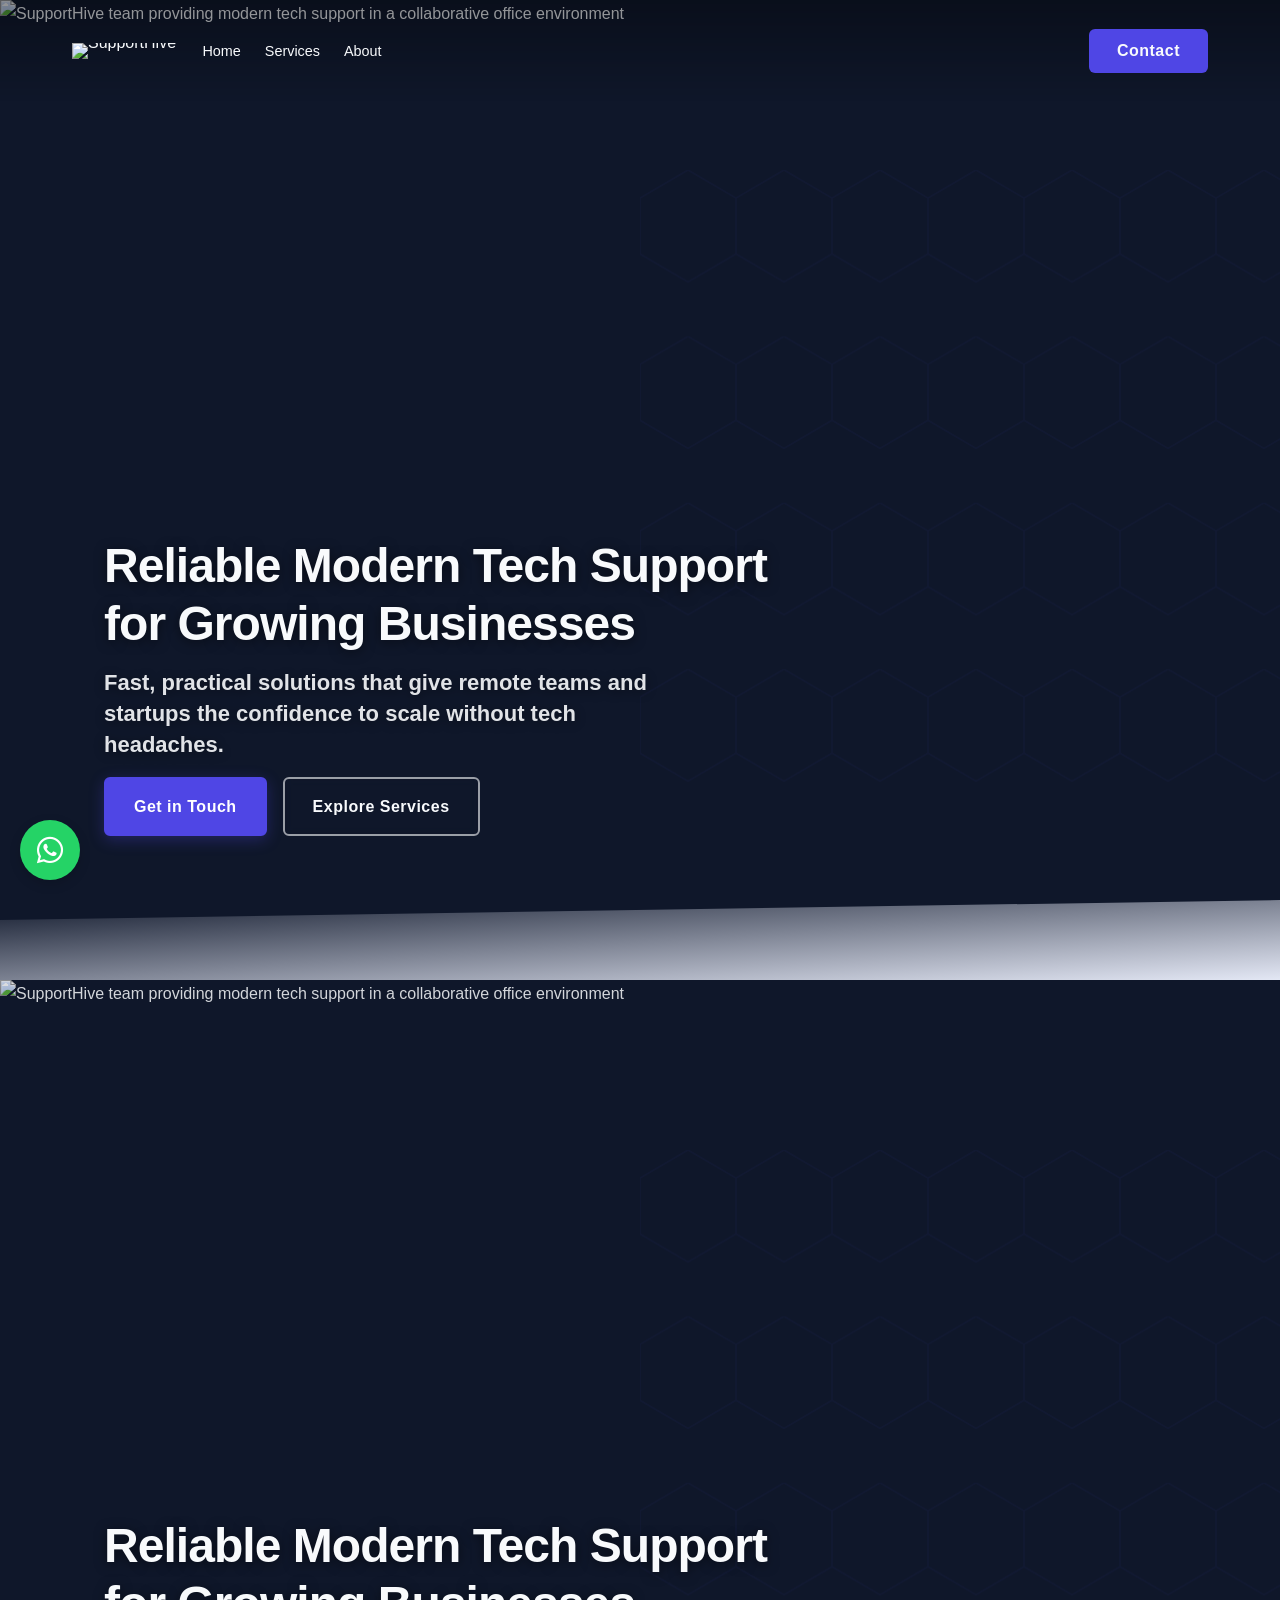
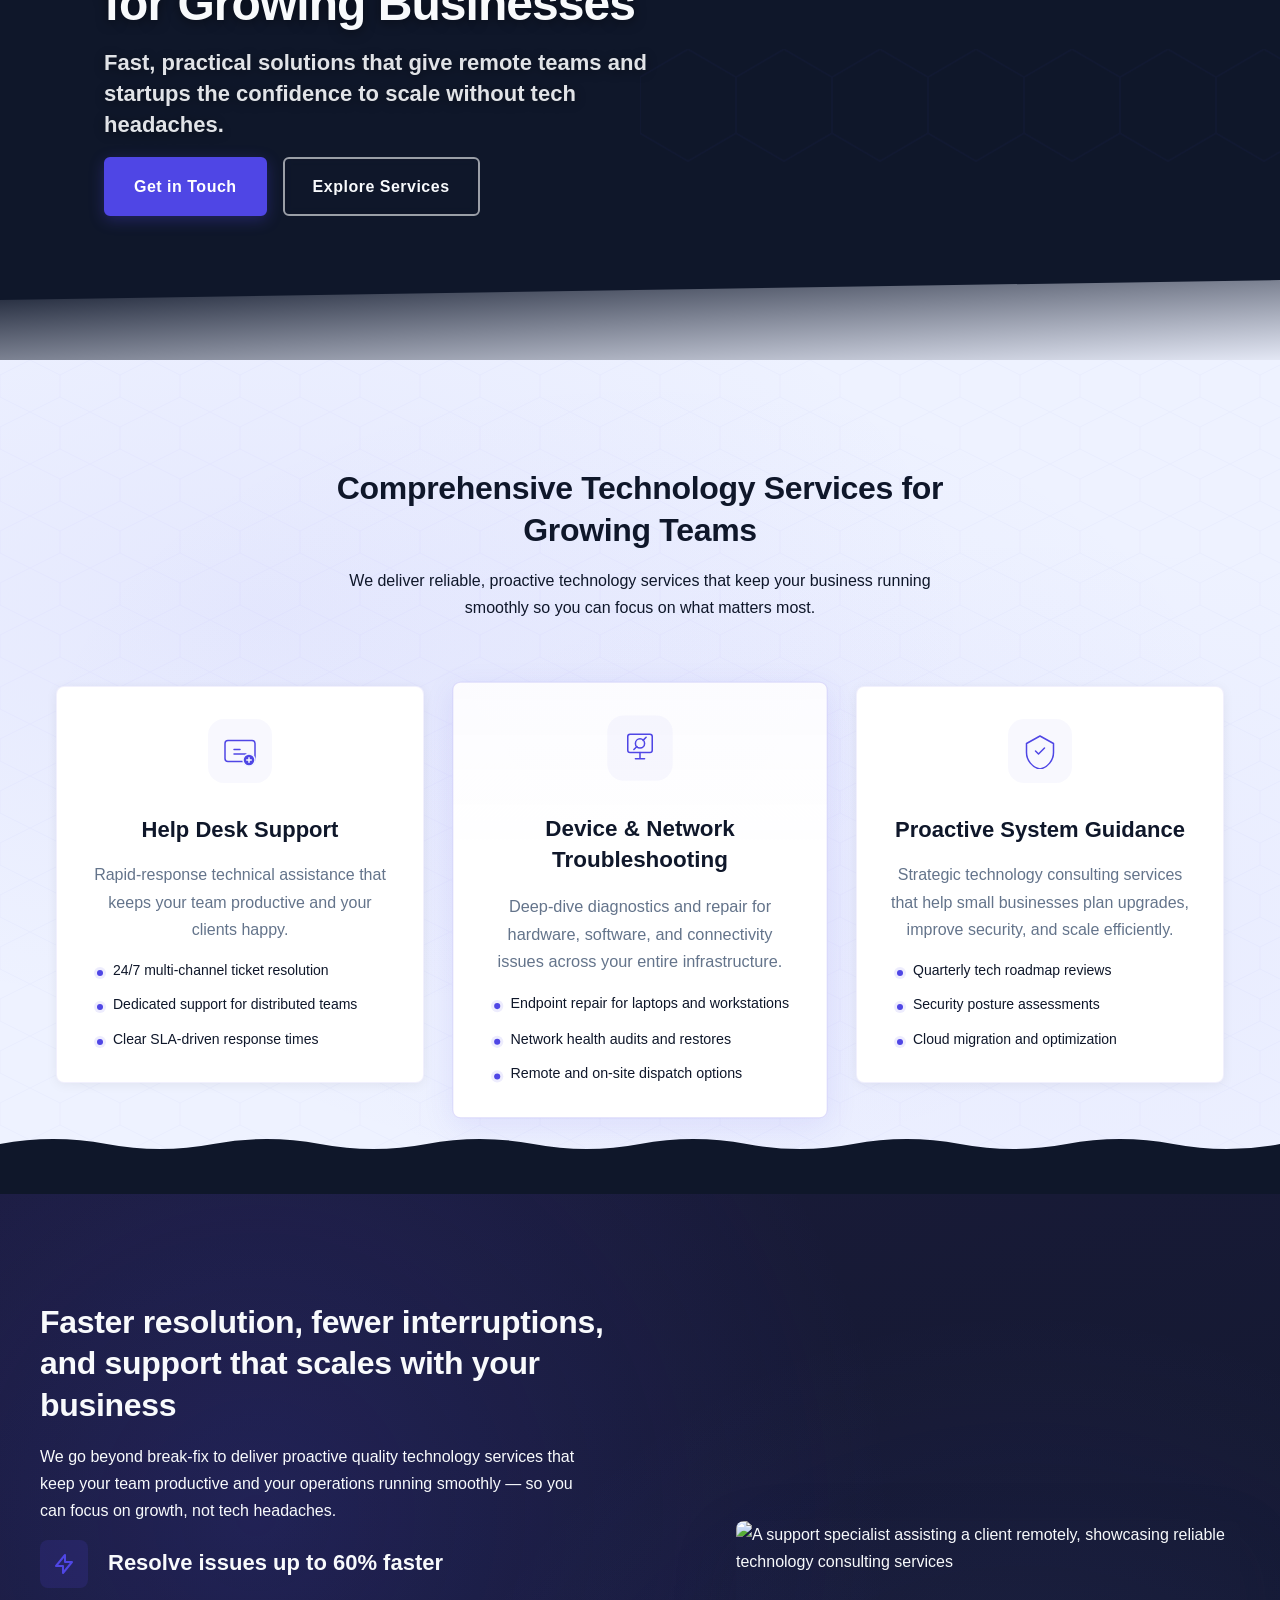
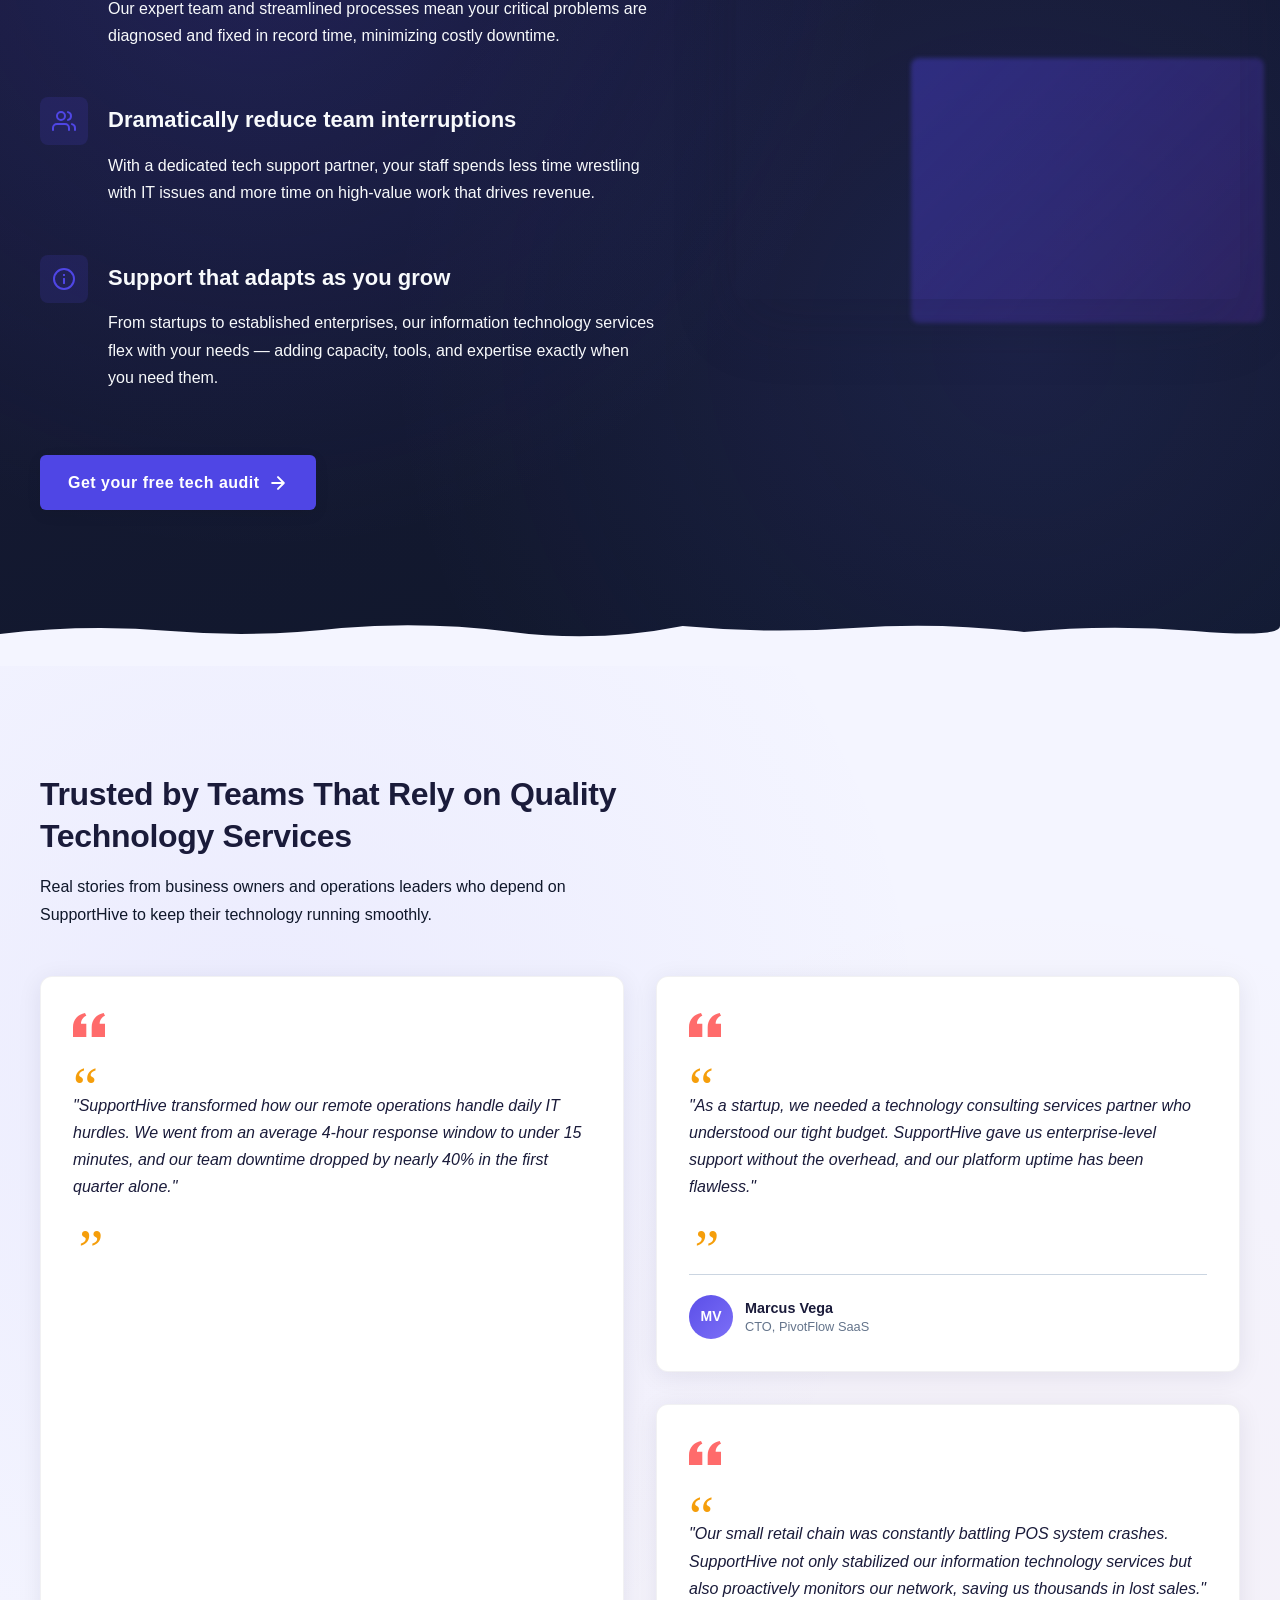
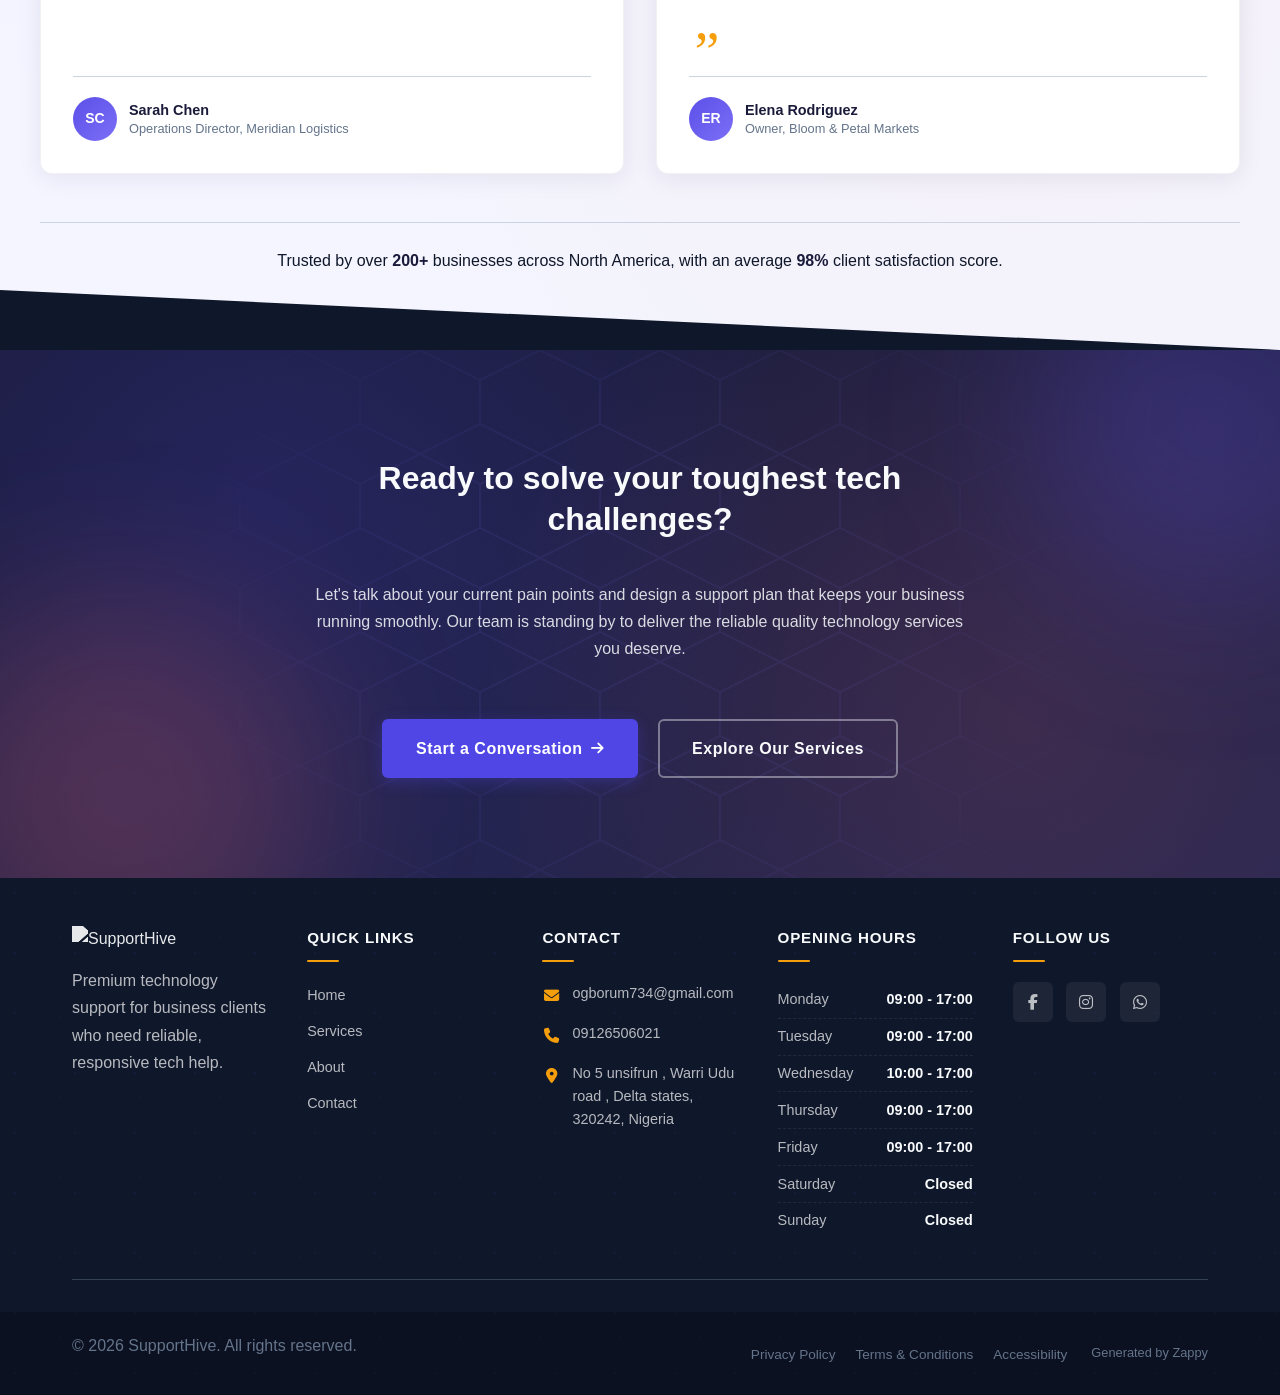
==== commit e8e5b2be: "Background sync: Progressive GitHub Sync" ====
--- a/public/index.html
+++ b/public/index.html
@@ -1 +1 @@
-<!doctype html><html lang="en"><head><meta charset="UTF-8"><meta content="width=device-width,initial-scale=1" name="viewport"><meta content="index, follow" name="robots"><title>Solve Every Tech Glitch with Quality Technology Services — SupportHive</title><meta content="Experience reliable quality technology services that turn your tech frustrations into seamless solutions. From instant troubleshooting to full-scale IT support, SupportHive keeps your digital world running smoothly. Get expert help now." name="description"><meta content="quality technology services, l and t technology services, tech support, IT solutions, reliable tech help" name="keywords"><link href="/assets/favicon.ico" rel="icon" type="image/x-icon"><link href="/assets/favicon-16x16.png" rel="icon" type="image/png" sizes="16x16"><link href="/assets/favicon-32x32.png" rel="icon" type="image/png" sizes="32x32"><link href="/assets/favicon-48x48.png" rel="icon" type="image/png" sizes="48x48"><link href="/assets/favicon-192x192.png" rel="icon" type="image/png" sizes="192x192"><link href="/assets/favicon-512x512.png" rel="icon" type="image/png" sizes="512x512"><link href="/assets/apple-touch-icon.png" rel="apple-touch-icon"><script>!function(){"use strict";var t="7a2a07a9-bfe8-4bcd-bfa1-5b71087aa94e",e="https://api.zappy5.com/api/analytics/track",a=18e5,n=2592e6,o=!0,i=!0,r=!0;var s=function(){var e="zappy_visitor_"+t,a=null;try{if(a=localStorage.getItem(e)){var o=JSON.parse(a),i=Date.now();if(i-o.created<n)return o.lastSeen=i,localStorage.setItem(e,JSON.stringify(o)),o.id}}catch(t){console.warn("Zappy Analytics: LocalStorage not available")}var r="zv_"+Date.now()+"_"+Math.random().toString(36).substr(2,9);try{localStorage.setItem(e,JSON.stringify({id:r,created:Date.now(),lastSeen:Date.now()}))}catch(t){}return r}(),c=function(){var e="zappy_session_"+t,n=null;try{if(n=sessionStorage.getItem(e)){var o=JSON.parse(n),i=Date.now();if(i-o.timestamp<a)return o.timestamp=i,sessionStorage.setItem(e,JSON.stringify(o)),o.id}}catch(t){console.warn("Zappy Analytics: SessionStorage not available")}var r="zs_"+Date.now()+"_"+Math.random().toString(36).substr(2,9);try{sessionStorage.setItem(e,JSON.stringify({id:r,timestamp:Date.now()}))}catch(t){}return r}();function l(a,n){n=n||{};var o={website_id:t,event_type:a,page_path:window.location.pathname,referrer:document.referrer||"direct",visitor_id:s,session_id:c,metadata:n};if(navigator.sendBeacon){var i=new Blob([JSON.stringify(o)],{type:"application/json"});navigator.sendBeacon(e,i)}else fetch(e,{method:"POST",headers:{"Content-Type":"application/json"},body:JSON.stringify(o),keepalive:!0}).catch(function(t){console.warn("Zappy Analytics: Failed to track event",t)})}o&&l("pageview",{title:document.title,url:window.location.href}),i&&document.addEventListener("click",function(t){var e=t.target;if("BUTTON"===e.tagName||e.closest("button")){var a="BUTTON"===e.tagName?e:e.closest("button");l("click",{element:"button",text:a.textContent.trim().substring(0,100),id:a.id||null,class:a.className||null})}else if("A"===e.tagName||e.closest("a")){var n="A"===e.tagName?e:e.closest("a");l("navigation",{element:"link",text:n.textContent.trim().substring(0,100),href:n.href,external:n.hostname!==window.location.hostname})}},!0),r&&document.addEventListener("submit",function(t){var e=t.target;l("form_submit",{form_id:e.id||null,form_name:e.name||null,form_action:e.action||null,form_method:e.method||"GET"})},!0);var d=Date.now();window.addEventListener("beforeunload",function(){l("page_unload",{time_on_page:Math.floor((Date.now()-d)/1e3),page_path:window.location.pathname})}),window.zappyAnalytics={track:l,getVisitorId:function(){return s},getSessionId:function(){return c}}}()</script><meta content="Solve Every Tech Glitch with Quality Technology Services — SupportHive" property="og:title"><meta content="Experience reliable quality technology services that turn your tech frustrations into seamless solutions. From instant troubleshooting to full-scale IT support, SupportHive keeps your digital world running smoothly. Get expert help now." property="og:description"><meta content="summary_large_image" name="twitter:card"><meta content="Solve Every Tech Glitch with Quality Technology Services — SupportHive" name="twitter:title"><meta content="Experience reliable quality technology services that turn your tech frustrations into seamless solutions. From instant troubleshooting to full-scale IT support, SupportHive keeps your digital world running smoothly. Get expert help now." name="twitter:description"><meta content="website" property="og:type"><meta content="en_US" property="og:locale"><link href="https://cdnjs.cloudflare.com/ajax/libs/font-awesome/6.4.0/css/all.min.css" rel="stylesheet"><style>.skip-link{position:absolute;top:0;left:0;transform:translateY(-200%);padding:12px 18px;background:var(--bg-dark,#1a1a1a);color:var(--text-light,#fff);font-weight:600;border-radius:0 0 8px 0;z-index:10000}.skip-link:focus{transform:none;outline:2px solid var(--ring,#fff);outline-offset:2px}:focus-visible{outline:2px solid var(--ring,currentColor);outline-offset:3px}</style><link href="/assets/favicon.ico" rel="icon" type="image/x-icon"><link href="/assets/favicon-16x16.png" rel="icon" type="image/png" sizes="16x16"><link href="/assets/favicon-32x32.png" rel="icon" type="image/png" sizes="32x32"><link href="/assets/favicon-48x48.png" rel="icon" type="image/png" sizes="48x48"><link href="/assets/favicon-192x192.png" rel="icon" type="image/png" sizes="192x192"><link href="/assets/favicon-512x512.png" rel="icon" type="image/png" sizes="512x512"><link href="/assets/apple-touch-icon.png" rel="apple-touch-icon"><link href="https://cdn.jsdelivr.net/npm/vanilla-cookieconsent@3/dist/cookieconsent.css" rel="stylesheet"><script src="https://cdn.jsdelivr.net/npm/vanilla-cookieconsent@3/dist/cookieconsent.umd.js"></script><script src="https://cdn.jsdelivr.net/gh/mickidum/acc_toolbar/acctoolbar/acctoolbar.min.js"></script><link href="/styles.css" rel="stylesheet"><script>window.ZAPPY_WEBSITE_ID="7a2a07a9-bfe8-4bcd-bfa1-5b71087aa94e",window.ZAPPY_API_BASE="https://api.zappy5.com"</script><style id="zappy-dropdown-submenu-styles">#navMenu li:has(.sub-menu),.nav-menu li:has(.sub-menu),.navbar li:has(.sub-menu),nav li:has(.sub-menu){position:relative}#navMenu .sub-menu,.nav-menu .sub-menu,.navbar .sub-menu,nav .sub-menu{display:block!important;position:absolute!important;top:100%;left:0;min-width:220px;background:#fff;border-radius:8px;box-shadow:0 8px 25px rgba(0,0,0,.15);padding:8px 0;opacity:0;visibility:hidden;transform:translateY(10px);transition:all .3s ease;z-index:1000;list-style:none;pointer-events:none}#navMenu li:hover>.sub-menu,.nav-menu li:hover>.sub-menu,.navbar li:hover>.sub-menu,nav li:hover>.sub-menu{opacity:1!important;visibility:visible!important;transform:translateY(0)!important;pointer-events:auto!important}.sub-menu li{list-style:none;margin:0;padding:0}.sub-menu a{display:block!important;padding:10px 16px!important;color:var(--text-dark,#333)!important;font-weight:500;text-decoration:none;white-space:nowrap;transition:background-color .2s}.sub-menu .zappy-nav-child>a{padding-left:28px!important;font-size:.9em!important;opacity:.85!important}[dir=rtl] .sub-menu .zappy-nav-child>a,html[lang=ar] .sub-menu .zappy-nav-child>a,html[lang=he] .sub-menu .zappy-nav-child>a{padding-left:10px!important;padding-right:28px!important}.sub-menu .zappy-nav-parent>a{font-weight:600!important}.sub-menu a:hover{background-color:#f5f5f5}[dir=rtl] .nav-menu .sub-menu,[dir=rtl] .navbar .sub-menu,[dir=rtl] nav .sub-menu,html[lang=ar] .nav-menu .sub-menu,html[lang=ar] .navbar .sub-menu,html[lang=ar] nav .sub-menu,html[lang=he] .nav-menu .sub-menu,html[lang=he] .navbar .sub-menu,html[lang=he] nav .sub-menu{left:auto!important;right:0!important}.sub-menu:empty,.sub-menu:not(:has(li)):not(:has(> a)),.sub-menu:not(:has(li:not(.zappy-hidden-menu-item))):not(:has(> a)){display:none!important;opacity:0!important;visibility:hidden!important;pointer-events:none!important}li:has(.menu-group-title):hover>.sub-menu{opacity:1!important;visibility:visible!important;transform:translateY(0)!important;pointer-events:auto!important}#navMenu>li>.menu-group-title,.nav-menu>li>.menu-group-title{display:inline-block;padding:.5rem 1rem;cursor:default;user-select:none}@media (max-width:768px){#navMenu .sub-menu,.nav-menu .sub-menu,.navbar .sub-menu,nav .sub-menu{position:static!important;transform:none!important;box-shadow:none!important;background:0 0!important;max-height:0;overflow:hidden;opacity:0;visibility:hidden;transition:max-height .3s ease,opacity .3s ease;padding:0!important;border-radius:0!important}#navMenu .sub-menu.mobile-expanded,.nav-menu .sub-menu.mobile-expanded,.navbar .sub-menu.mobile-expanded{max-height:none!important;overflow-y:visible!important;opacity:1!important;visibility:visible!important;padding:8px 0 8px 16px!important}[dir=rtl] .sub-menu.mobile-expanded,html[lang=he] .sub-menu.mobile-expanded{padding:8px 16px 8px 0!important}#navMenu li:hover>.sub-menu,.nav-menu li:hover>.sub-menu,.navbar li:hover>.sub-menu,nav li:hover>.sub-menu{opacity:0;visibility:hidden;pointer-events:none}#navMenu li>.sub-menu.mobile-expanded,.nav-menu li>.sub-menu.mobile-expanded,.navbar li>.sub-menu.mobile-expanded,nav li>.sub-menu.mobile-expanded{opacity:1!important;visibility:visible!important;pointer-events:auto!important}#navMenu li:has(.sub-menu),.nav-menu li:has(.sub-menu),.navbar li:has(.sub-menu),nav li:has(.sub-menu){display:flex!important;flex-wrap:wrap!important;align-items:center!important;position:relative!important;min-height:44px!important}#navMenu li:has(.sub-menu)>a,.nav-menu li:has(.sub-menu)>a,.navbar li:has(.sub-menu)>a,nav li:has(.sub-menu)>a{flex:1!important;min-width:0!important}#navMenu li:has(.sub-menu)>.menu-group-title,.nav-menu li:has(.sub-menu)>.menu-group-title,.navbar li:has(.sub-menu)>.menu-group-title,nav li:has(.sub-menu)>.menu-group-title{flex:1!important;min-width:0!important;padding:0!important;line-height:inherit!important}#navMenu li:has(.sub-menu)>.sub-menu,.nav-menu li:has(.sub-menu)>.sub-menu,.navbar li:has(.sub-menu)>.sub-menu,nav li:has(.sub-menu)>.sub-menu{flex-basis:100%!important;width:100%!important}#navMenu li:has(.sub-menu)>a [class*=arrow],#navMenu li:has(.sub-menu)>a [class*=chevron],.nav-menu li:has(.sub-menu)>a .fa-angle-down,.nav-menu li:has(.sub-menu)>a .fa-chevron-down,.nav-menu li:has(.sub-menu)>a [class*=arrow],.nav-menu li:has(.sub-menu)>a [class*=chevron],nav li:has(.sub-menu)>a [class*=arrow],nav li:has(.sub-menu)>a [class*=chevron]{display:none!important;visibility:hidden!important}.mobile-submenu-toggle{display:flex!important;align-items:center!important;justify-content:center!important;width:44px!important;height:auto!important;background:0 0!important;border:none!important;cursor:pointer!important;color:var(--text-light)!important;position:static!important;flex-shrink:0!important;align-self:stretch!important;z-index:2!important;padding:0!important;margin:0!important}.mobile-submenu-toggle::after{content:''!important;width:0!important;height:0!important;border-left:6px solid transparent!important;border-right:6px solid transparent!important;border-top:7px solid currentColor!important;transition:transform .3s ease!important}.mobile-submenu-toggle.expanded::after{transform:rotate(180deg)!important}.sub-menu a{padding:10px 0!important;display:block!important;color:var(--text-light)!important;white-space:normal!important}.sub-menu .zappy-nav-child>a{padding-left:28px!important;font-size:.9em!important;opacity:.85!important}[dir=rtl] .sub-menu .zappy-nav-child>a,html[lang=ar] .sub-menu .zappy-nav-child>a,html[lang=he] .sub-menu .zappy-nav-child>a{padding-left:0!important;padding-right:28px!important}.sub-menu .zappy-nav-parent>a{font-weight:600!important}#navMenu.active,.nav-menu.active{max-width:100vw!important;overflow-x:hidden!important;box-sizing:border-box!important}.navbar .sub-menu li a,.zappy-products-dropdown .sub-menu a,nav.navbar .sub-menu li a{color:var(--text-light)!important}}@media (min-width:769px){.mobile-submenu-toggle{display:none!important}}</style><style id="zappy-widget-visibility">html[dir=rtl] .whatsapp-float{right:20px!important;left:auto!important}html:not([dir]) .whatsapp-float,html[dir=ltr] .whatsapp-float{left:20px!important;right:auto!important}html[dir=rtl] #mic-access-tool-general-button,html[dir=rtl] #mic-init-access-tool #mic-access-tool-general-button,html[dir=rtl] #mic-init-access-tool .mic-access-tool-general-button,html[dir=rtl] ._access-icon,html[dir=rtl] .mic-access-tool-general-button{left:20px!important;right:auto!important}html:not([dir]) #mic-access-tool-general-button,html:not([dir]) #mic-init-access-tool #mic-access-tool-general-button,html:not([dir]) #mic-init-access-tool .mic-access-tool-general-button,html:not([dir]) ._access-icon,html:not([dir]) .mic-access-tool-general-button,html[dir=ltr] #mic-access-tool-general-button,html[dir=ltr] #mic-init-access-tool #mic-access-tool-general-button,html[dir=ltr] #mic-init-access-tool .mic-access-tool-general-button,html[dir=ltr] ._access-icon,html[dir=ltr] .mic-access-tool-general-button{right:20px!important;left:auto!important}@media (max-width:768px){.whatsapp-float{display:flex!important}}@media (min-width:769px){.whatsapp-float{display:flex!important}}@media (max-width:768px){#mic-access-tool-general-button,#mic-init-access-tool #mic-access-tool-general-button,#mic-init-access-tool .mic-access-tool-general-button,._access-icon,.mic-access-tool-general-button{display:flex!important;visibility:visible!important;opacity:1!important;pointer-events:auto!important}#mic-access-tool-box.opened-mic-access-tool,#mic-init-access-tool #mic-access-tool-box.opened-mic-access-tool,.mic-access-tool-box.opened-mic-access-tool{visibility:visible!important;opacity:1!important;pointer-events:auto!important}}@media (min-width:769px){#mic-access-tool-general-button,#mic-init-access-tool #mic-access-tool-general-button,#mic-init-access-tool .mic-access-tool-general-button,._access-icon,.mic-access-tool-general-button{display:flex!important;visibility:visible!important;opacity:1!important;pointer-events:auto!important}#mic-access-tool-box.opened-mic-access-tool,#mic-init-access-tool #mic-access-tool-box.opened-mic-access-tool,.mic-access-tool-box.opened-mic-access-tool{visibility:visible!important;opacity:1!important;pointer-events:auto!important}}</style></head><body><a href="#main" class="skip-link">Skip to main content</a><nav class="navbar"><button aria-label="Menu" class="mobile-toggle" id="mobileToggle"><svg viewBox="0 0 24 24" fill="none" height="24" width="24" class="hamburger-icon"><path d="M3 12h18M3 6h18M3 18h18" stroke="currentColor" stroke-width="2" stroke-linecap="round"></path></svg> <svg viewBox="0 0 24 24" fill="none" height="24" width="24" class="close-icon" style="display:none"><path d="M18 6L6 18M6 6l12 12" stroke="currentColor" stroke-width="2" stroke-linecap="round"></path></svg></button> <button aria-label="Call" class="phone-header-btn" data-phone="09126506021"><svg viewBox="0 0 24 24" fill="currentColor" height="20" width="20"><path d="M22 16.92v3a2 2 0 0 1-2.18 2 19.79 19.79 0 0 1-8.63-3.07 19.5 19.5 0 0 1-6-6 19.79 19.79 0 0 1-3.07-8.67A2 2 0 0 1 4.11 2h3a2 2 0 0 1 2 1.72 12.84 12.84 0 0 0 .7 2.81 2 2 0 0 1-.45 2.11L8.09 9.91a16 16 0 0 0 6 6l1.27-1.27a2 2 0 0 1 2.11-.45 12.84 12.84 0 0 0 2.81.7A2 2 0 0 1 22 16.92z"></path></svg></button><div class="nav-container"><div class="nav-brand"><a href="/" class="logo-link"><img alt="SupportHive" class="logo" src="/assets/site-home-image-1.webp"></a></div><ul class="nav-menu" id="navMenu"><li><a href="/">Home</a></li><li><a href="/services">Services</a></li><li><a href="/about">About</a></li></ul><div class="nav-cta-container"><a href="/contact" class="nav-cta-btn">Contact</a></div></div></nav><script>window.addEventListener("load",function(){const e=document.querySelector(".navbar, nav, header");if(!e)return void console.log("[Navbar] Navbar element not found");let t=document.getElementById("mobileToggle")||document.querySelector(".mobile-toggle")||document.querySelector(".hamburger")||document.querySelector(".hamburger-menu")||document.querySelector(".menu-toggle")||document.querySelector(".burger-menu")||document.querySelector('[aria-label="Menu"]')||document.querySelector('[aria-label="תפריט"]');const n=document.querySelector(".phone-header-btn"),o=window.getComputedStyle(e);let r=o.backgroundColor;if(console.log("[Navbar] Initial navbar background:",r),"transparent"===r||"rgba(0, 0, 0, 0)"===r||r.startsWith("rgba")&&r.includes(", 0)")){const e=o.backgroundImage;if(e&&"none"!==e)console.log("[Navbar] Navbar has background image/gradient, using dark text"),r="rgb(240, 240, 240)";else{const e=window.getComputedStyle(document.body).backgroundColor;console.log("[Navbar] Navbar transparent, using body background:",e),r=e}}const a=r.match(/\d+/g);if(a&&a.length>=3){const e=(.299*parseInt(a[0])+.587*parseInt(a[1])+.114*parseInt(a[2]))/255;console.log("[Navbar] Mobile button colors preserved from Claude CSS (luminance:",e.toFixed(2)+")");const o=document.createElement("style");o.id="zappy-mobile-nav-fix";document.documentElement.lang;document.documentElement.dir,o.textContent='\n        /* Hide mobile buttons on desktop, show only on mobile */\n        @media (min-width: 769px) {\n          .mobile-toggle,\n          .phone-header-btn {\n            display: none !important;\n          }\n        }\n        \n        /* Show and position mobile buttons correctly on mobile */\n        @media (max-width: 768px) {\n          .navbar,\n          nav.navbar {\n            min-height: 70px !important;\n          }\n\n          .mobile-toggle,\n          .phone-header-btn {\n            position: absolute !important;\n            top: 0 !important;\n            bottom: 0 !important;\n            margin-top: auto !important;\n            margin-bottom: auto !important;\n            transform: none !important;\n            z-index: 1001 !important;\n            display: flex !important;\n            align-items: center !important;\n            justify-content: center !important;\n            width: 36px !important;\n            height: 36px !important;\n            border-radius: 50% !important;\n            border: none !important;\n            cursor: pointer !important;\n            padding: 6px !important;\n            background: none !important;\n            color: var(--nav-text, var(--text-light)) !important;\n            touch-action: manipulation !important;\n            -webkit-tap-highlight-color: transparent !important;\n          }\n\n          html[data-zappy-site-type="ecommerce"] .phone-header-btn,\n          body[data-zappy-site-type="ecommerce"] .phone-header-btn,\n          html[data-zappy-site-type="ecommerce"] header .phone-header-btn,\n          html[data-zappy-site-type="ecommerce"] nav .phone-header-btn {\n            display: none !important;\n            visibility: hidden !important;\n            width: 0 !important;\n            height: 0 !important;\n            min-width: 0 !important;\n            overflow: hidden !important;\n          }\n          \n          /* LTR positioning (default): hamburger LEFT, phone RIGHT */\n          html:not([dir="rtl"]):not([lang="he"]):not([lang="ar"]) .mobile-toggle,\n          html[dir="ltr"] .mobile-toggle {\n            left: 12px !important;\n            right: auto !important;\n          }\n          html:not([dir="rtl"]):not([lang="he"]):not([lang="ar"]) .phone-header-btn,\n          html[dir="ltr"] .phone-header-btn {\n            right: 12px !important;\n            left: auto !important;\n          }\n          \n          /* RTL positioning: hamburger RIGHT, phone LEFT */\n          html[dir="rtl"] .mobile-toggle,\n          html[lang="he"] .mobile-toggle,\n          html[lang="ar"] .mobile-toggle {\n            right: 12px !important;\n            left: auto !important;\n          }\n          html[dir="rtl"] .phone-header-btn,\n          html[lang="he"] .phone-header-btn,\n          html[lang="ar"] .phone-header-btn {\n            left: 12px !important;\n            right: auto !important;\n          }\n          \n          /* CRITICAL: Ensure nav-container has min-height on mobile */\n          /* All children are positioned absolutely/fixed on mobile, so height:auto collapses to 0 */\n          .nav-container {\n            min-height: 70px !important;\n            position: relative !important;\n          }\n          \n          /* Ensure SVG icons are properly sized and inherit color */\n          .mobile-toggle svg,\n          .phone-header-btn svg {\n            width: 24px !important;\n            height: 24px !important;\n            /* Don\'t force display - let JavaScript control hamburger/close toggle */\n          }\n          \n          /* Reset nav-cta-container on mobile - remove desktop box-shadow/padding */\n          /* that creates a visible ghost box when CTA button is hidden */\n          .nav-cta-container {\n            box-shadow: none !important;\n            padding: 0 !important;\n          }\n          \n          /* Hide nav-cta-container entirely on mobile when there\'s no lang-switcher */\n          /* (only the CTA button is inside, and it\'s hidden on mobile) */\n          .nav-cta-container:not(:has(.lang-switcher)) {\n            display: none !important;\n          }\n          \n          /* CRITICAL: Prevent hero image fade gradient from bleeding over headline text */\n          /* The .image-fade-gradient has bottom: -30px (extends below parent) */\n          /* On mobile stacked layout, this overlaps the h1 text below the image */\n          .hero-image-column {\n            overflow: hidden !important;\n          }\n          .image-fade-gradient {\n            bottom: 0 !important;\n          }\n          \n          /* Hide desktop language switcher on mobile - hamburger menu handles it */\n          /* High specificity to override stored CSS */\n          .lang-switcher,\n          .nav-cta-container .lang-switcher,\n          .nav-container .lang-switcher,\n          .navbar .lang-switcher,\n          .navbar .nav-cta-container .lang-switcher {\n            display: none !important;\n          }\n        }\n      ';const r=document.getElementById("zappy-mobile-nav-fix");r&&r.remove(),document.head.appendChild(o),console.log("[Navbar] Critical CSS injected for mobile nav positioning");const i=window.innerWidth<=768;if(t){const e=t.querySelector(".hamburger-icon"),n=t.querySelector(".close-icon");e&&(e.style.setProperty("width","24px","important"),e.style.setProperty("height","24px","important"),e.style.setProperty("display","block","important")),n&&(n.style.setProperty("width","24px","important"),n.style.setProperty("height","24px","important"),n.style.setProperty("display","none","important")),i?(t.style.setProperty("position","absolute","important"),t.style.setProperty("top","0","important"),t.style.setProperty("bottom","0","important"),t.style.setProperty("margin-top","auto","important"),t.style.setProperty("margin-bottom","auto","important"),t.style.setProperty("transform","none","important"),t.style.setProperty("z-index","1001","important"),t.style.removeProperty("left"),t.style.removeProperty("right"),console.log("[Navbar] Mobile toggle positioning applied (mobile viewport)")):(t.style.removeProperty("position"),t.style.removeProperty("top"),t.style.removeProperty("transform"),t.style.removeProperty("z-index"),t.style.removeProperty("left"),t.style.removeProperty("right"),console.log("[Navbar] Desktop viewport - cleared mobile toggle inline positioning"))}if(n){const e=n.querySelector("svg");e&&(e.style.width="24px",e.style.height="24px",e.setAttribute("width","24"),e.setAttribute("height","24")),i?(n.style.setProperty("position","absolute","important"),n.style.setProperty("top","0","important"),n.style.setProperty("bottom","0","important"),n.style.setProperty("margin-top","auto","important"),n.style.setProperty("margin-bottom","auto","important"),n.style.setProperty("transform","none","important"),n.style.setProperty("z-index","1001","important"),n.style.removeProperty("left"),n.style.removeProperty("right"),console.log("[Navbar] Phone button positioning applied (mobile viewport)")):(n.style.removeProperty("position"),n.style.removeProperty("top"),n.style.removeProperty("transform"),n.style.removeProperty("z-index"),n.style.removeProperty("left"),n.style.removeProperty("right"),console.log("[Navbar] Desktop viewport - cleared phone button inline positioning"))}}else console.log("[Navbar] Could not parse background color:",r);t=document.getElementById("mobileToggle")||document.querySelector(".mobile-toggle")||document.querySelector(".hamburger")||document.querySelector(".hamburger-menu")||document.querySelector(".menu-toggle")||document.querySelector(".burger-menu")||document.querySelector('[aria-label="Menu"]')||document.querySelector('[aria-label="תפריט"]');const i=document.getElementById("navMenu")||document.querySelector(".nav-menu")||document.querySelector(".nav-links")||document.querySelector("nav ul:not(.submenu)");if(!t||!i)return void console.log("[Navbar] Mobile toggle or menu not found:",{toggle:!!t,menu:!!i});i.id||(i.id="navMenu"),console.log("[Navbar] Initializing mobile menu...");const l=t.cloneNode(!0);t.parentNode.replaceChild(l,t);var s=0;function p(e){var t=Date.now();t-s<300||(s=t,function(e){e.preventDefault(),e.stopPropagation();const t=l.querySelector(".hamburger-icon"),n=l.querySelector(".close-icon");i.classList.contains("active")?(i.classList.remove("active"),t&&t.style.setProperty("display","block","important"),n&&n.style.setProperty("display","none","important"),document.body.style.overflow="",console.log("[Navbar] Menu closed")):(i.classList.add("active"),t&&t.style.setProperty("display","none","important"),n&&n.style.setProperty("display","block","important"),document.body.style.overflow="hidden",console.log("[Navbar] Menu opened"))}(e))}l.addEventListener("click",p),l.addEventListener("touchend",p),i.querySelectorAll("a").forEach(function(e){e.addEventListener("click",function(){if("#"===this.getAttribute("href"))return;const e=l.querySelector(".hamburger-icon"),t=l.querySelector(".close-icon");i.classList.remove("active"),e&&e.style.setProperty("display","block","important"),t&&t.style.setProperty("display","none","important"),document.body.style.overflow="",console.log("[Navbar] Menu closed (link clicked)")})});var m=i.querySelectorAll(".dropdown-toggle");m.forEach(function(e){e.addEventListener("click",function(e){e.preventDefault(),e.stopPropagation();var t=this.closest(".nav-dropdown");t&&(t.parentNode.querySelectorAll(".nav-dropdown.open").forEach(function(e){e!==t&&e.classList.remove("open")}),t.classList.toggle("open"),console.log("[Navbar] Dropdown toggled:",t.classList.contains("open")?"open":"closed"))})}),document.addEventListener("click",function(e){e.target.closest(".nav-dropdown")||document.querySelectorAll(".nav-dropdown.open").forEach(function(e){e.classList.remove("open")})}),console.log("[Navbar] Dropdown handlers initialized for "+m.length+" dropdowns"),n&&n.addEventListener("click",function(){const e=document.querySelectorAll('a[href^="tel:"]'),t=e.length>0?e[0].getAttribute("href").replace("tel:",""):"09126506021";window.location.href="tel:"+t,console.log("[Navbar] Phone button clicked")}),console.log("[Navbar] Mobile menu initialized successfully")})</script><main id="main"><section class="home-hero-section" data-band-index="0" data-layout-spec="Home-hero" id="zappy-section-1781079076573-8603" data-hero-type="fullscreen-scrim" data-zappy-bg-color="" data-zappy-bg-image="assets/site-home-hero-image-1.webp" data-zappy-bg-overlay-color="#0f172a" data-zappy-bg-overlay-opacity="90" data-zappy-bg-type="image" data-zappy-bg-video-type="" data-zappy-bg-video-url=""><div class="home-hero-section__bg-wrapper"><img alt="SupportHive team providing modern tech support in a collaborative office environment" class="home-hero-section__bg-img" src="/assets/site-home-hero-image-1.webp" data-context="A modern, bright collaborative technology support environment: diverse professionals working together across laptops, tablets, and video calls in a refined hybrid office setting with abstract signal-wave light effects and a subtle honeycomb texture integrated into the scene." data-placeholder="home-hero-image-1" height="600" loading="eager" width="1200" data-hero-bg="true" fetchpriority="high"></div><div class="home-hero-section__scrim" aria-hidden="true" style="opacity:1"></div><div class="home-hero-section__decor" aria-hidden="true"><svg viewBox="0 0 400 400" data-no-icon-edit="true" class="home-hero-section__hex-grid"><pattern height="104" id="hex-pattern" patternUnits="userSpaceOnUse" width="60" x="0" y="0"><path d="M30 0 L60 17.5 L60 52.5 L30 70 L0 52.5 L0 17.5 Z" stroke="var(--primary)" stroke-width="1" fill="none" opacity="0.08"></path></pattern><rect height="100%" width="100%" fill="url(#hex-pattern)"></rect></svg></div><div class="home-hero-section__overlay"><div class="home-hero-section__content"><h1 class="home-hero-section__headline">Reliable Modern Tech Support for Growing Businesses</h1><h3 class="home-hero-section__subtitle">Fast, practical solutions that give remote teams and startups the confidence to scale without tech headaches.</h3><div class="home-hero-section__ctas"><a href="/contact" class="home-hero-section__cta home-hero-section__cta--primary">Get in Touch</a> <a href="/services" class="home-hero-section__cta home-hero-section__cta--secondary">Explore Services</a></div></div></div><div class="home-hero-section__divider-wrapper" aria-hidden="true" data-no-icon-edit="true"><svg viewBox="0 0 1200 80" xmlns="http://www.w3.org/2000/svg" preserveAspectRatio="none"><defs><linearGradient id="heroFade" x1="0%" x2="100%" y1="0%" y2="100%"><stop offset="0%" stop-color="var(--bg-dark)" stop-opacity="1"></stop><stop offset="100%" stop-color="var(--bg-light)" stop-opacity="0.95"></stop></linearGradient></defs><polygon fill="url(#heroFade)" points="0,80 0,20 1200,0 1200,80"></polygon></svg></div></section><section class="home-hero-section" data-band-index="0" data-layout-spec="Home-hero" id="section-1781079045682-30go6n9i3" data-hero-type="fullscreen-scrim"><div class="home-hero-section__bg-wrapper"><img alt="SupportHive team providing modern tech support in a collaborative office environment" class="home-hero-section__bg-img" src="/assets/site-home-hero-image-1.webp" data-context="A modern, bright collaborative technology support environment: diverse professionals working together across laptops, tablets, and video calls in a refined hybrid office setting with abstract signal-wave light effects and a subtle honeycomb texture integrated into the scene." data-placeholder="home-hero-image-1" height="600" loading="eager" width="1200" data-hero-bg="true" fetchpriority="high"></div><div class="home-hero-section__scrim" aria-hidden="true"></div><div class="home-hero-section__decor" aria-hidden="true"><svg viewBox="0 0 400 400" data-no-icon-edit="true" class="home-hero-section__hex-grid"><pattern height="104" id="hex-pattern-dup-1781079045682-0" patternUnits="userSpaceOnUse" width="60" x="0" y="0"><path d="M30 0 L60 17.5 L60 52.5 L30 70 L0 52.5 L0 17.5 Z" stroke="var(--primary)" stroke-width="1" fill="none" opacity="0.08"></path></pattern><rect height="100%" width="100%" fill="url(#hex-pattern)"></rect></svg></div><div class="home-hero-section__overlay"><div class="home-hero-section__content"><h1 class="home-hero-section__headline">Reliable Modern Tech Support for Growing Businesses</h1><h3 class="home-hero-section__subtitle">Fast, practical solutions that give remote teams and startups the confidence to scale without tech headaches.</h3><div class="home-hero-section__ctas"><a href="/contact" class="home-hero-section__cta home-hero-section__cta--primary">Get in Touch</a> <a href="/services" class="home-hero-section__cta home-hero-section__cta--secondary">Explore Services</a></div></div></div><div class="home-hero-section__divider-wrapper" aria-hidden="true" data-no-icon-edit="true"><svg viewBox="0 0 1200 80" xmlns="http://www.w3.org/2000/svg" preserveAspectRatio="none"><defs><linearGradient id="heroFade-dup-1781079045682-1" x1="0%" x2="100%" y1="0%" y2="100%"><stop offset="0%" stop-color="var(--bg-dark)" stop-opacity="1"></stop><stop offset="100%" stop-color="var(--bg-light)" stop-opacity="0.95"></stop></linearGradient></defs><polygon fill="url(#heroFade)" points="0,80 0,20 1200,0 1200,80"></polygon></svg></div></section><section class="home-services-section" data-band-index="1" data-layout-spec="Home-services"><div class="home-services-section__bg-decor" aria-hidden="true"></div><div class="home-services-section__container"><div class="home-services-section__intro"><h2 class="home-services-section__title">Comprehensive Technology Services for Growing Teams</h2><p class="home-services-section__subtitle">We deliver reliable, proactive technology services that keep your business running smoothly so you can focus on what matters most.</p></div><div class="home-services-section__grid"><article class="home-services-section__card"><div class="home-services-section__card-icon" aria-hidden="true"><svg viewBox="0 0 48 48" xmlns="http://www.w3.org/2000/svg" data-element-type="icon" data-icon-type="svg" fill="none"><rect height="28" width="40" rx="4" stroke="currentColor" stroke-width="2" x="4" y="10"></rect><path d="M16 28h16M16 22h8" stroke="currentColor" stroke-width="2" stroke-linecap="round"></path><circle cx="36" cy="36" r="8" stroke="var(--bg-light)" stroke-width="2" fill="var(--primary)"></circle><path d="M33 36h6M36 33v6" stroke="var(--text-light)" stroke-width="2" stroke-linecap="round"></path></svg></div><h3 class="home-services-section__card-title">Help Desk Support</h3><p class="home-services-section__card-desc">Rapid-response technical assistance that keeps your team productive and your clients happy.</p><ul class="home-services-section__card-list"><li>24/7 multi-channel ticket resolution</li><li>Dedicated support for distributed teams</li><li>Clear SLA-driven response times</li></ul></article><article class="home-services-section__card home-services-section__card--featured"><div class="home-services-section__card-icon" aria-hidden="true"><svg viewBox="0 0 48 48" xmlns="http://www.w3.org/2000/svg" data-element-type="icon" data-icon-type="svg" fill="none"><rect height="24" width="32" rx="3" stroke="currentColor" stroke-width="2" x="8" y="6"></rect><path d="M24 30v8M18 38h12" stroke="currentColor" stroke-width="2" stroke-linecap="round"></path><circle cx="24" cy="18" r="6" stroke="var(--primary)" stroke-width="2"></circle><path d="M28 14l4-4M20 22l-4 4" stroke="var(--primary)" stroke-width="2" stroke-linecap="round"></path></svg></div><h3 class="home-services-section__card-title">Device &amp; Network Troubleshooting</h3><p class="home-services-section__card-desc">Deep-dive diagnostics and repair for hardware, software, and connectivity issues across your entire infrastructure.</p><ul class="home-services-section__card-list"><li>Endpoint repair for laptops and workstations</li><li>Network health audits and restores</li><li>Remote and on-site dispatch options</li></ul></article><article class="home-services-section__card"><div class="home-services-section__card-icon" aria-hidden="true"><svg viewBox="0 0 48 48" xmlns="http://www.w3.org/2000/svg" data-element-type="icon" data-icon-type="svg" fill="none"><path d="M24 4L6 14v12c0 10.4 7.7 20.1 18 22 10.3-1.9 18-11.6 18-22V14L24 4z" stroke="currentColor" stroke-width="2" stroke-linejoin="round"></path><path d="M18 24l4 4 8-8" stroke="var(--primary)" stroke-width="2" stroke-linecap="round" stroke-linejoin="round"></path></svg></div><h3 class="home-services-section__card-title">Proactive System Guidance</h3><p class="home-services-section__card-desc">Strategic technology consulting services that help small businesses plan upgrades, improve security, and scale efficiently.</p><ul class="home-services-section__card-list"><li>Quarterly tech roadmap reviews</li><li>Security posture assessments</li><li>Cloud migration and optimization</li></ul></article></div></div><div class="home-services-section__divider-wrapper" aria-hidden="true"><svg viewBox="0 0 1200 80" xmlns="http://www.w3.org/2000/svg" preserveAspectRatio="none" aria-hidden="true" data-no-icon-edit="true"><path d="M0,80 L0,30 Q50,20 100,30 T200,30 Q250,20 300,30 T400,30 Q450,20 500,30 T600,30 Q650,20 700,30 T800,30 Q850,20 900,30 T1000,30 Q1050,20 1100,30 T1200,30 L1200,80 Z" fill="#0F172A"></path></svg></div></section><section class="home-benefits-section" data-band-index="2" data-layout-spec="Home-benefits" id="home-benefits-section" data-bg="dark" data-section-type="benefits"><div class="home-benefits-section__container"><div class="home-benefits-section__content"><h2 class="home-benefits-section__heading">Faster resolution, fewer interruptions, and support that scales with your business</h2><p class="home-benefits-section__lead" style="color:rgb(248, 250, 252) !important;text-align:left;outline:currentcolor">We go beyond break-fix to deliver proactive quality technology services that keep your team productive and your operations running smoothly — so you can focus on growth, not tech headaches.</p><div class="home-benefits-section__values"><div class="home-benefits-section__value-item" data-grid-item-index="0"><div class="home-benefits-section__value-icon" aria-hidden="true"><svg viewBox="0 0 24 24" xmlns="http://www.w3.org/2000/svg" data-element-type="icon" data-icon-type="svg" fill="none" height="24" width="24"><path d="M13 10V3L4 14H11V21L20 10H13Z" stroke="currentColor" stroke-width="2" stroke-linecap="round" stroke-linejoin="round"></path></svg></div><div class="home-benefits-section__value-text"><h3 class="home-benefits-section__value-title">Resolve issues up to 60% faster</h3><p class="home-benefits-section__value-desc" style="color:rgb(248, 250, 252) !important">Our expert team and streamlined processes mean your critical problems are diagnosed and fixed in record time, minimizing costly downtime.</p></div></div><div class="home-benefits-section__value-item" data-grid-item-index="1"><div class="home-benefits-section__value-icon" aria-hidden="true"><svg viewBox="0 0 24 24" xmlns="http://www.w3.org/2000/svg" data-element-type="icon" data-icon-type="svg" fill="none" height="24" width="24"><path d="M17 21V19C17 16.7909 15.2091 15 13 15H5C2.79086 15 1 16.7909 1 19V21M23 21V19C22.9986 17.1771 21.765 15.5857 20 15.13M16 3.13C17.7699 3.58317 19.0078 5.17764 19.0078 7.005C19.0078 8.83236 17.7699 10.4268 16 10.88M13 7C13 9.20914 11.2091 11 9 11C6.79086 11 5 9.20914 5 7C5 4.79086 6.79086 3 9 3C11.2091 3 13 4.79086 13 7Z" stroke="currentColor" stroke-width="2" stroke-linecap="round" stroke-linejoin="round"></path></svg></div><div class="home-benefits-section__value-text"><h3 class="home-benefits-section__value-title">Dramatically reduce team interruptions</h3><p class="home-benefits-section__value-desc" style="color:rgb(248, 250, 252) !important">With a dedicated tech support partner, your staff spends less time wrestling with IT issues and more time on high-value work that drives revenue.</p></div></div><div class="home-benefits-section__value-item" data-grid-item-index="2"><div class="home-benefits-section__value-icon" aria-hidden="true"><svg viewBox="0 0 24 24" xmlns="http://www.w3.org/2000/svg" data-element-type="icon" data-icon-type="svg" fill="none" height="24" width="24"><path d="M12 16V12M12 8H12.01M22 12C22 17.5228 17.5228 22 12 22C6.47715 22 2 17.5228 2 12C2 6.47715 6.47715 2 12 2C17.5228 2 22 6.47715 22 12Z" stroke="currentColor" stroke-width="2" stroke-linecap="round" stroke-linejoin="round"></path><path d="M12 16V12M12 8H12.01" stroke="currentColor" stroke-width="2" stroke-linecap="round" stroke-linejoin="round"></path></svg></div><div class="home-benefits-section__value-text"><h3 class="home-benefits-section__value-title">Support that adapts as you grow</h3><p class="home-benefits-section__value-desc" style="color:rgb(248, 250, 252) !important">From startups to established enterprises, our information technology services flex with your needs — adding capacity, tools, and expertise exactly when you need them.</p></div></div></div><p><a href="/contact" class="home-benefits-section__cta"><span>Get your free tech audit</span> <svg viewBox="0 0 20 20" xmlns="http://www.w3.org/2000/svg" data-element-type="icon" data-icon-type="svg" fill="none" height="20" width="20"><path d="M4.16699 10H15.8337M15.8337 10L10.0003 4.16669M15.8337 10L10.0003 15.8334" stroke="currentColor" stroke-width="2" stroke-linecap="round" stroke-linejoin="round"></path></svg></a></p></div><div class="home-benefits-section__visual"><div class="home-benefits-section__image-wrapper"><img alt="A support specialist assisting a client remotely, showcasing reliable technology consulting services" class="home-benefits-section__image" src="/assets/site-home-benefits-image-1.webp" data-context="A friendly female tech support specialist in a modern, softly lit home office, smiling while remotely assisting a client on her laptop screen. The screen shows a collaborative troubleshooting session with code and diagnostic charts visible. Warm, professional atmosphere with a subtle indigo glow from the monitor." data-placeholder="home-benefits-image-1" height="400" loading="lazy" width="600" data-element-id="img-1781079393772-rr7b6sxb7" data-element-type="image" decoding="async"><div class="home-benefits-section__backplate" aria-hidden="true"></div></div></div></div><div class="home-benefits-section__divider-wrapper"><svg viewBox="0 0 1200 80" xmlns="http://www.w3.org/2000/svg" preserveAspectRatio="none" aria-hidden="true" data-no-icon-edit="true"><defs><linearGradient id="benefits-divider-grad" x1="0%" x2="100%" y1="0%" y2="0%"><stop offset="0%" stop-color="#FF6B6B" stop-opacity="0.9"></stop><stop offset="100%" stop-color="#7C3AED" stop-opacity="0.9"></stop></linearGradient></defs><path d="M0,80 L0,48 Q80,38 160,45 T320,42 Q400,35 480,46 T640,40 Q720,48 800,42 T960,46 Q1040,38 1120,45 T1200,40 L1200,80 Z" fill="#F4F5FF"></path></svg></div></section><section class="home-testimonials-section" data-band-index="3" data-layout-spec="Home-testimonials"><div class="home-testimonials-section__container"><div class="home-testimonials-section__intro"><h2>Trusted by Teams That Rely on Quality Technology Services</h2><p>Real stories from business owners and operations leaders who depend on SupportHive to keep their technology running smoothly.</p></div><div class="home-testimonials-section__grid"><article class="home-testimonials-section__card home-testimonials-section__card--featured"><div class="home-testimonials-section__card-icon"><svg viewBox="0 0 24 24" xmlns="http://www.w3.org/2000/svg" data-element-type="icon" data-icon-type="svg" fill="currentColor" height="32" width="32"><path d="M14.017 21v-7.391c0-5.704 3.731-9.57 8.983-10.609l.995 2.151c-2.432.917-3.995 3.638-3.995 5.849h4v10h-9.983zm-14.017 0v-7.391c0-5.704 3.748-9.57 9-10.609l.996 2.151c-2.433.917-3.996 3.638-3.996 5.849h3.983v10h-9.983z"></path></svg></div><blockquote><p>"SupportHive transformed how our remote operations handle daily IT hurdles. We went from an average 4-hour response window to under 15 minutes, and our team downtime dropped by nearly 40% in the first quarter alone."</p></blockquote><footer><div class="home-testimonials-section__avatar" data-placeholder-avatar="sarah-chen">SC</div><div class="home-testimonials-section__author"><strong>Sarah Chen</strong> <span>Operations Director, Meridian Logistics</span></div></footer></article><div class="home-testimonials-section__side-stack"><article class="home-testimonials-section__card"><div class="home-testimonials-section__card-icon"><svg viewBox="0 0 24 24" xmlns="http://www.w3.org/2000/svg" data-element-type="icon" data-icon-type="svg" fill="currentColor" height="32" width="32"><path d="M14.017 21v-7.391c0-5.704 3.731-9.57 8.983-10.609l.995 2.151c-2.432.917-3.995 3.638-3.995 5.849h4v10h-9.983zm-14.017 0v-7.391c0-5.704 3.748-9.57 9-10.609l.996 2.151c-2.433.917-3.996 3.638-3.996 5.849h3.983v10h-9.983z"></path></svg></div><blockquote><p>"As a startup, we needed a technology consulting services partner who understood our tight budget. SupportHive gave us enterprise-level support without the overhead, and our platform uptime has been flawless."</p></blockquote><footer><div class="home-testimonials-section__avatar" data-placeholder-avatar="marcus-vega">MV</div><div class="home-testimonials-section__author"><strong>Marcus Vega</strong> <span>CTO, PivotFlow SaaS</span></div></footer></article><article class="home-testimonials-section__card"><div class="home-testimonials-section__card-icon"><svg viewBox="0 0 24 24" xmlns="http://www.w3.org/2000/svg" data-element-type="icon" data-icon-type="svg" fill="currentColor" height="32" width="32"><path d="M14.017 21v-7.391c0-5.704 3.731-9.57 8.983-10.609l.995 2.151c-2.432.917-3.995 3.638-3.995 5.849h4v10h-9.983zm-14.017 0v-7.391c0-5.704 3.748-9.57 9-10.609l.996 2.151c-2.433.917-3.996 3.638-3.996 5.849h3.983v10h-9.983z"></path></svg></div><blockquote><p>"Our small retail chain was constantly battling POS system crashes. SupportHive not only stabilized our information technology services but also proactively monitors our network, saving us thousands in lost sales."</p></blockquote><footer><div class="home-testimonials-section__avatar" data-placeholder-avatar="elena-rodriguez">ER</div><div class="home-testimonials-section__author"><strong>Elena Rodriguez</strong> <span>Owner, Bloom &amp; Petal Markets</span></div></footer></article></div></div><div class="home-testimonials-section__proof"><p>Trusted by over <strong>200+</strong> businesses across North America, with an average <strong>98%</strong> client satisfaction score.</p></div></div><div class="home-testimonials-section__divider-wrapper"><svg viewBox="0 0 1200 60" xmlns="http://www.w3.org/2000/svg" preserveAspectRatio="none" aria-hidden="true" data-no-icon-edit="true"><path d="M0,60 L0,0 L1200,60 L1200,60 Z" fill="#0F172A"></path></svg></div></section><section class="home-cta-section" data-band-index="4" data-layout-spec="Home-cta" data-section-type="cta"><div class="home-cta-section__bg-mesh" aria-hidden="true"></div><div class="home-cta-section__blob home-cta-section__blob--purple" aria-hidden="true"></div><div class="home-cta-section__blob home-cta-section__blob--coral" aria-hidden="true"></div><div class="home-cta-section__container"><div class="home-cta-section__content"><h2 class="home-cta-section__heading">Ready to solve your toughest tech challenges?</h2><p class="home-cta-section__paragraph">Let's talk about your current pain points and design a support plan that keeps your business running smoothly. Our team is standing by to deliver the reliable quality technology services you deserve.</p><div class="home-cta-section__actions"><a href="/contact" class="home-cta-section__btn home-cta-section__btn--primary">Start a Conversation <i class="fa-arrow-right fa-solid" aria-hidden="true"></i> </a><a href="/services" class="home-cta-section__btn home-cta-section__btn--secondary">Explore Our Services</a></div></div></div></section></main><footer class="site-footer"><div class="footer-container"><div class="footer-grid"><div class="footer-col footer-company-col"><img alt="SupportHive" class="logo" src="/assets/supporthive-technology-services-logo.webp"><p class="company-tagline">Premium technology support for business clients who need reliable, responsive tech help.</p></div><div class="footer-col footer-links-col"><h4>Quick Links</h4><ul class="footer-links"><li><a href="/">Home</a></li><li><a href="/services">Services</a></li><li><a href="/about">About</a></li><li><a href="/contact">Contact</a></li></ul></div><div class="footer-col footer-contact-col"><h4>Contact</h4><ul class="footer-contact"><li><span class="contact-icon"><i class="fas fa-envelope"></i></span> <span class="contact-text"><a href="mailto:ogborum734@gmail.com">ogborum734@gmail.com</a></span></li><li><span class="contact-icon"><i class="fas fa-phone"></i></span> <span class="contact-text"><a href="tel:09126506021">09126506021</a></span></li><li><a href="/"><span class="contact-icon"><i class="fas fa-map-marker-alt"></i></span> <span class="contact-text">No 5 unsifrun , Warri Udu road , Delta states, 320242, Nigeria</span></a></li></ul></div><div class="footer-col footer-hours-col"><h4>Opening Hours</h4><ul class="footer-hours"><li><a href="/"><span class="hours-day">Mon–Fri</span> <span class="hours-time">09:00–18:00</span></a></li><li><a href="/"><span class="hours-day">Sat</span> <span class="hours-time">09:00–13:00</span></a></li><li><a href="/"><span class="hours-day">Sun</span> <span class="hours-time">Closed</span></a></li></ul></div><div class="footer-col footer-social-col"><h4>Follow Us</h4><div class="footer-social"><a href="#" aria-label="Facebook" data-zappy-social-placeholder="true"><i class="fab fa-facebook-f"></i></a> <a href="#" aria-label="Instagram" data-zappy-social-placeholder="true"><i class="fab fa-instagram"></i></a> <a href="#" aria-label="WhatsApp" data-zappy-social-placeholder="true"><i class="fab fa-whatsapp"></i></a></div></div></div></div><div class="footer-bottom"><div class="footer-container footer-bottom-inner"><p class="copyright">© 2026 SupportHive. All rights reserved.</p><div class="footer-bottom-right"><ul class="legal-links"><li><a href="/privacy">Privacy Policy</a></li><li><a href="/terms">Terms &amp; Conditions</a></li><li><a href="/accessibility">Accessibility</a></li></ul><a href="https://zappy5.com" class="zappy-attribution" target="_blank">Generated by Zappy</a></div></div></div></footer><a href="https://wa.me/09126506021" class="whatsapp-float" aria-label="WhatsApp"><i class="fab fa-whatsapp"></i></a><div data-integration="accessibility:toolbar"></div><script src="/script.js"></script><script id="zappy-mobile-submenu-script">!function(){function e(){if(window.innerWidth>768)return document.querySelectorAll(".mobile-submenu-toggle").forEach(function(e){e.remove()}),void document.querySelectorAll(".sub-menu.mobile-expanded").forEach(function(e){e.classList.remove("mobile-expanded")});document.querySelectorAll(".nav-menu li:has(.sub-menu), nav li:has(.sub-menu), .navbar li:has(.sub-menu), #navMenu li:has(.sub-menu)").forEach(function(e){if(!e.querySelector(".mobile-submenu-toggle")){var t=e.querySelector(".sub-menu"),n=e.querySelector(":scope > a");if(t&&n){var o=document.createElement("button");o.className="mobile-submenu-toggle",o.setAttribute("aria-label","Toggle submenu"),o.setAttribute("type","button"),n.insertAdjacentElement("afterend",o),o.addEventListener("click",function(e){e.preventDefault(),e.stopPropagation(),document.querySelectorAll(".sub-menu.mobile-expanded").forEach(function(e){if(e!==t){e.classList.remove("mobile-expanded");var n=e.parentElement.querySelector(".mobile-submenu-toggle");n&&n.classList.remove("expanded")}}),t.classList.toggle("mobile-expanded"),o.classList.toggle("expanded")})}}})}var t;"loading"===document.readyState?document.addEventListener("DOMContentLoaded",e):e(),window.addEventListener("resize",function(){clearTimeout(t),t=setTimeout(e,250)});var n=new MutationObserver(function(t){t.forEach(function(t){if("attributes"===t.type){var n=t.target;n.classList&&(n.classList.contains("active")||n.classList.contains("open"))&&setTimeout(e,100)}})});setTimeout(function(){document.querySelectorAll(".mobile-menu, .nav-menu, #navMenu, nav").forEach(function(e){n.observe(e,{attributes:!0,attributeFilter:["class","style"]})})},500)}()</script><script id="zappy-navbar-scroll-effect">!function(){var e=document.querySelector("nav.navbar,.navbar:not(.zappy-catalog-menu)"),t=document.querySelector(".zappy-catalog-menu,#zappy-catalog-menu");if(e){var r="rgba(238,242,255,0.85)",o=getComputedStyle(document.documentElement),a=o.getPropertyValue("--text-dark").trim()||"#1a1a1a",s=(o.getPropertyValue("--text-light").trim(),a);e.style.transition="background 0.3s ease,backdrop-filter 0.3s ease,-webkit-backdrop-filter 0.3s ease,box-shadow 0.3s ease",t&&(t.style.transition="background 0.3s ease,backdrop-filter 0.3s ease,-webkit-backdrop-filter 0.3s ease");var n="a,.navbar-brand,.navbar-brand a,.dropdown-toggle,.mobile-toggle,.phone-header-btn,.mobile-hamburger-btn,.mobile-close-btn,.mobile-submenu-toggle,.nav-link",l=["cart-link","login-link","nav-search-toggle","search-toggle"];window.addEventListener("scroll",f,{passive:!0}),window.addEventListener("resize",f,{passive:!0}),f();var i=document.querySelector('section[class*="hero"],[data-hero-type],main:not(.courses-page-main)>section:first-child'),d=!1;if(i){var p=getComputedStyle(i),c=p.backgroundImage;if(c&&"none"!==c)if(-1!==c.indexOf("url(")){var b=p.backgroundColor.match(/\d+/g);d=!(b&&b.length>=3)||h(parseInt(b[0]),parseInt(b[1]),parseInt(b[2]))<.4}else if(-1!==c.indexOf("gradient")){var y=c.match(/rgba?\(\s*(\d+)\s*,\s*(\d+)\s*,\s*(\d+)/g);if(y&&y.length>0){for(var g=0,m=0;m<y.length;m++){var u=y[m].match(/\d+/g);g+=h(parseInt(u[0]),parseInt(u[1]),parseInt(u[2]))}d=g/y.length<.4}else d=!0}else d=!0;else{var k=p.backgroundColor.match(/\d+/g);k&&k.length>=3&&(d=h(parseInt(k[0]),parseInt(k[1]),parseInt(k[2]))<.4)}}d||(window.removeEventListener("scroll",f),window.removeEventListener("resize",f),e.classList.add("scrolled"),window.innerWidth>768&&(e.style.setProperty("--frosted-text",s),e.style.setProperty("background-image","none","important"),e.style.setProperty("background-color",r,"important"),e.style.backdropFilter="blur(12px)",e.style.webkitBackdropFilter="blur(12px)",e.style.boxShadow="0 2px 16px rgba(0,0,0,0.12)",w(e,s)),t&&(t.classList.add("scrolled"),window.innerWidth>768&&(t.style.setProperty("background",r,"important"),t.style.setProperty("backdrop-filter","blur(12px)","important"),t.style.setProperty("-webkit-backdrop-filter","blur(12px)","important"),w(t,s))),window._zappyNavNoDarkHero=!0)}function w(e,t){for(var r=e.querySelectorAll(n),o=0;o<r.length;o++){var a=!1;(r[o].closest(".sub-menu")||r[o].closest(".dropdown-menu"))&&(a=!0);for(var s=0;s<l.length;s++)if(r[o].classList.contains(l[s])){a=!0;break}a||r[o].style.setProperty("color",t,"important")}}function v(e){for(var t=e.querySelectorAll(n),r=0;r<t.length;r++)t[r].closest(".sub-menu")||t[r].closest(".dropdown-menu")||t[r].style.removeProperty("color")}function f(){if(!window._zappyNavNoDarkHero){if(window.innerWidth<=768)return e.classList.remove("scrolled"),v(e),void(t&&(t.classList.remove("scrolled"),v(t)));(window.scrollY||window.pageYOffset)>60?(e.classList.add("scrolled"),e.style.setProperty("background-color",r,"important"),e.style.setProperty("background-image","none","important"),e.style.setProperty("--frosted-text",s),e.style.backdropFilter="blur(12px)",e.style.webkitBackdropFilter="blur(12px)",e.style.boxShadow="0 2px 16px rgba(0,0,0,0.12)",w(e,s),t&&(t.classList.add("scrolled"),t.style.setProperty("background",r,"important"),t.style.setProperty("backdrop-filter","blur(12px)","important"),t.style.setProperty("-webkit-backdrop-filter","blur(12px)","important"),w(t,s))):(e.classList.remove("scrolled"),e.style.setProperty("background-color","transparent","important"),e.style.removeProperty("background-image"),e.style.removeProperty("--frosted-text"),e.style.backdropFilter="none",e.style.webkitBackdropFilter="none",e.style.boxShadow="none",v(e),t&&(t.classList.remove("scrolled"),t.style.setProperty("background","transparent","important"),t.style.setProperty("backdrop-filter","none","important"),t.style.setProperty("-webkit-backdrop-filter","none","important"),v(t)))}}function h(e,t,r){return t/=255,r/=255,.2126*(e=(e/=255)<=.03928?e/12.92:Math.pow((e+.055)/1.055,2.4))+.7152*(t=t<=.03928?t/12.92:Math.pow((t+.055)/1.055,2.4))+.0722*(r=r<=.03928?r/12.92:Math.pow((r+.055)/1.055,2.4))}}()</script></body></html>+<!doctype html><html lang="en"><head><meta charset="UTF-8"><meta content="width=device-width,initial-scale=1" name="viewport"><meta content="index, follow" name="robots"><title>Solve Every Tech Glitch with Quality Technology Services — SupportHive</title><meta content="Experience reliable quality technology services that turn your tech frustrations into seamless solutions. From instant troubleshooting to full-scale IT support, SupportHive keeps your digital world running smoothly. Get expert help now." name="description"><meta content="quality technology services, l and t technology services, tech support, IT solutions, reliable tech help" name="keywords"><link href="/assets/favicon.ico" rel="icon" type="image/x-icon"><link href="/assets/favicon-16x16.png" rel="icon" type="image/png" sizes="16x16"><link href="/assets/favicon-32x32.png" rel="icon" type="image/png" sizes="32x32"><link href="/assets/favicon-48x48.png" rel="icon" type="image/png" sizes="48x48"><link href="/assets/favicon-192x192.png" rel="icon" type="image/png" sizes="192x192"><link href="/assets/favicon-512x512.png" rel="icon" type="image/png" sizes="512x512"><link href="/assets/apple-touch-icon.png" rel="apple-touch-icon"><script>!function(){"use strict";var t="7a2a07a9-bfe8-4bcd-bfa1-5b71087aa94e",e="https://api.zappy5.com/api/analytics/track",a=18e5,n=2592e6,o=!0,i=!0,r=!0;var s=function(){var e="zappy_visitor_"+t,a=null;try{if(a=localStorage.getItem(e)){var o=JSON.parse(a),i=Date.now();if(i-o.created<n)return o.lastSeen=i,localStorage.setItem(e,JSON.stringify(o)),o.id}}catch(t){console.warn("Zappy Analytics: LocalStorage not available")}var r="zv_"+Date.now()+"_"+Math.random().toString(36).substr(2,9);try{localStorage.setItem(e,JSON.stringify({id:r,created:Date.now(),lastSeen:Date.now()}))}catch(t){}return r}(),c=function(){var e="zappy_session_"+t,n=null;try{if(n=sessionStorage.getItem(e)){var o=JSON.parse(n),i=Date.now();if(i-o.timestamp<a)return o.timestamp=i,sessionStorage.setItem(e,JSON.stringify(o)),o.id}}catch(t){console.warn("Zappy Analytics: SessionStorage not available")}var r="zs_"+Date.now()+"_"+Math.random().toString(36).substr(2,9);try{sessionStorage.setItem(e,JSON.stringify({id:r,timestamp:Date.now()}))}catch(t){}return r}();function l(a,n){n=n||{};var o={website_id:t,event_type:a,page_path:window.location.pathname,referrer:document.referrer||"direct",visitor_id:s,session_id:c,metadata:n};if(navigator.sendBeacon){var i=new Blob([JSON.stringify(o)],{type:"application/json"});navigator.sendBeacon(e,i)}else fetch(e,{method:"POST",headers:{"Content-Type":"application/json"},body:JSON.stringify(o),keepalive:!0}).catch(function(t){console.warn("Zappy Analytics: Failed to track event",t)})}o&&l("pageview",{title:document.title,url:window.location.href}),i&&document.addEventListener("click",function(t){var e=t.target;if("BUTTON"===e.tagName||e.closest("button")){var a="BUTTON"===e.tagName?e:e.closest("button");l("click",{element:"button",text:a.textContent.trim().substring(0,100),id:a.id||null,class:a.className||null})}else if("A"===e.tagName||e.closest("a")){var n="A"===e.tagName?e:e.closest("a");l("navigation",{element:"link",text:n.textContent.trim().substring(0,100),href:n.href,external:n.hostname!==window.location.hostname})}},!0),r&&document.addEventListener("submit",function(t){var e=t.target;l("form_submit",{form_id:e.id||null,form_name:e.name||null,form_action:e.action||null,form_method:e.method||"GET"})},!0);var d=Date.now();window.addEventListener("beforeunload",function(){l("page_unload",{time_on_page:Math.floor((Date.now()-d)/1e3),page_path:window.location.pathname})}),window.zappyAnalytics={track:l,getVisitorId:function(){return s},getSessionId:function(){return c}}}()</script><meta content="Solve Every Tech Glitch with Quality Technology Services — SupportHive" property="og:title"><meta content="Experience reliable quality technology services that turn your tech frustrations into seamless solutions. From instant troubleshooting to full-scale IT support, SupportHive keeps your digital world running smoothly. Get expert help now." property="og:description"><meta content="summary_large_image" name="twitter:card"><meta content="Solve Every Tech Glitch with Quality Technology Services — SupportHive" name="twitter:title"><meta content="Experience reliable quality technology services that turn your tech frustrations into seamless solutions. From instant troubleshooting to full-scale IT support, SupportHive keeps your digital world running smoothly. Get expert help now." name="twitter:description"><meta content="website" property="og:type"><meta content="en_US" property="og:locale"><link href="https://cdnjs.cloudflare.com/ajax/libs/font-awesome/6.4.0/css/all.min.css" rel="stylesheet"><style>.skip-link{position:absolute;top:0;left:0;transform:translateY(-200%);padding:12px 18px;background:var(--bg-dark,#1a1a1a);color:var(--text-light,#fff);font-weight:600;border-radius:0 0 8px 0;z-index:10000}.skip-link:focus{transform:none;outline:2px solid var(--ring,#fff);outline-offset:2px}:focus-visible{outline:2px solid var(--ring,currentColor);outline-offset:3px}</style><link href="/assets/favicon.ico" rel="icon" type="image/x-icon"><link href="/assets/favicon-16x16.png" rel="icon" type="image/png" sizes="16x16"><link href="/assets/favicon-32x32.png" rel="icon" type="image/png" sizes="32x32"><link href="/assets/favicon-48x48.png" rel="icon" type="image/png" sizes="48x48"><link href="/assets/favicon-192x192.png" rel="icon" type="image/png" sizes="192x192"><link href="/assets/favicon-512x512.png" rel="icon" type="image/png" sizes="512x512"><link href="/assets/apple-touch-icon.png" rel="apple-touch-icon"><link href="https://cdn.jsdelivr.net/npm/vanilla-cookieconsent@3/dist/cookieconsent.css" rel="stylesheet"><script src="https://cdn.jsdelivr.net/npm/vanilla-cookieconsent@3/dist/cookieconsent.umd.js"></script><script src="https://cdn.jsdelivr.net/gh/mickidum/acc_toolbar/acctoolbar/acctoolbar.min.js"></script><link href="/styles.css" rel="stylesheet"><script>window.ZAPPY_WEBSITE_ID="7a2a07a9-bfe8-4bcd-bfa1-5b71087aa94e",window.ZAPPY_API_BASE="https://api.zappy5.com"</script><style id="zappy-dropdown-submenu-styles">#navMenu li:has(.sub-menu),.nav-menu li:has(.sub-menu),.navbar li:has(.sub-menu),nav li:has(.sub-menu){position:relative}#navMenu .sub-menu,.nav-menu .sub-menu,.navbar .sub-menu,nav .sub-menu{display:block!important;position:absolute!important;top:100%;left:0;min-width:220px;background:#fff;border-radius:8px;box-shadow:0 8px 25px rgba(0,0,0,.15);padding:8px 0;opacity:0;visibility:hidden;transform:translateY(10px);transition:all .3s ease;z-index:1000;list-style:none;pointer-events:none}#navMenu li:hover>.sub-menu,.nav-menu li:hover>.sub-menu,.navbar li:hover>.sub-menu,nav li:hover>.sub-menu{opacity:1!important;visibility:visible!important;transform:translateY(0)!important;pointer-events:auto!important}.sub-menu li{list-style:none;margin:0;padding:0}.sub-menu a{display:block!important;padding:10px 16px!important;color:var(--text-dark,#333)!important;font-weight:500;text-decoration:none;white-space:nowrap;transition:background-color .2s}.sub-menu .zappy-nav-child>a{padding-left:28px!important;font-size:.9em!important;opacity:.85!important}[dir=rtl] .sub-menu .zappy-nav-child>a,html[lang=ar] .sub-menu .zappy-nav-child>a,html[lang=he] .sub-menu .zappy-nav-child>a{padding-left:10px!important;padding-right:28px!important}.sub-menu .zappy-nav-parent>a{font-weight:600!important}.sub-menu a:hover{background-color:#f5f5f5}[dir=rtl] .nav-menu .sub-menu,[dir=rtl] .navbar .sub-menu,[dir=rtl] nav .sub-menu,html[lang=ar] .nav-menu .sub-menu,html[lang=ar] .navbar .sub-menu,html[lang=ar] nav .sub-menu,html[lang=he] .nav-menu .sub-menu,html[lang=he] .navbar .sub-menu,html[lang=he] nav .sub-menu{left:auto!important;right:0!important}.sub-menu:empty,.sub-menu:not(:has(li)):not(:has(> a)),.sub-menu:not(:has(li:not(.zappy-hidden-menu-item))):not(:has(> a)){display:none!important;opacity:0!important;visibility:hidden!important;pointer-events:none!important}li:has(.menu-group-title):hover>.sub-menu{opacity:1!important;visibility:visible!important;transform:translateY(0)!important;pointer-events:auto!important}#navMenu>li>.menu-group-title,.nav-menu>li>.menu-group-title{display:inline-block;padding:.5rem 1rem;cursor:default;user-select:none}@media (max-width:768px){#navMenu .sub-menu,.nav-menu .sub-menu,.navbar .sub-menu,nav .sub-menu{position:static!important;transform:none!important;box-shadow:none!important;background:0 0!important;max-height:0;overflow:hidden;opacity:0;visibility:hidden;transition:max-height .3s ease,opacity .3s ease;padding:0!important;border-radius:0!important}#navMenu .sub-menu.mobile-expanded,.nav-menu .sub-menu.mobile-expanded,.navbar .sub-menu.mobile-expanded{max-height:none!important;overflow-y:visible!important;opacity:1!important;visibility:visible!important;padding:8px 0 8px 16px!important}[dir=rtl] .sub-menu.mobile-expanded,html[lang=he] .sub-menu.mobile-expanded{padding:8px 16px 8px 0!important}#navMenu li:hover>.sub-menu,.nav-menu li:hover>.sub-menu,.navbar li:hover>.sub-menu,nav li:hover>.sub-menu{opacity:0;visibility:hidden;pointer-events:none}#navMenu li>.sub-menu.mobile-expanded,.nav-menu li>.sub-menu.mobile-expanded,.navbar li>.sub-menu.mobile-expanded,nav li>.sub-menu.mobile-expanded{opacity:1!important;visibility:visible!important;pointer-events:auto!important}#navMenu li:has(.sub-menu),.nav-menu li:has(.sub-menu),.navbar li:has(.sub-menu),nav li:has(.sub-menu){display:flex!important;flex-wrap:wrap!important;align-items:center!important;position:relative!important;min-height:44px!important}#navMenu li:has(.sub-menu)>a,.nav-menu li:has(.sub-menu)>a,.navbar li:has(.sub-menu)>a,nav li:has(.sub-menu)>a{flex:1!important;min-width:0!important}#navMenu li:has(.sub-menu)>.menu-group-title,.nav-menu li:has(.sub-menu)>.menu-group-title,.navbar li:has(.sub-menu)>.menu-group-title,nav li:has(.sub-menu)>.menu-group-title{flex:1!important;min-width:0!important;padding:0!important;line-height:inherit!important}#navMenu li:has(.sub-menu)>.sub-menu,.nav-menu li:has(.sub-menu)>.sub-menu,.navbar li:has(.sub-menu)>.sub-menu,nav li:has(.sub-menu)>.sub-menu{flex-basis:100%!important;width:100%!important}#navMenu li:has(.sub-menu)>a [class*=arrow],#navMenu li:has(.sub-menu)>a [class*=chevron],.nav-menu li:has(.sub-menu)>a .fa-angle-down,.nav-menu li:has(.sub-menu)>a .fa-chevron-down,.nav-menu li:has(.sub-menu)>a [class*=arrow],.nav-menu li:has(.sub-menu)>a [class*=chevron],nav li:has(.sub-menu)>a [class*=arrow],nav li:has(.sub-menu)>a [class*=chevron]{display:none!important;visibility:hidden!important}.mobile-submenu-toggle{display:flex!important;align-items:center!important;justify-content:center!important;width:44px!important;height:auto!important;background:0 0!important;border:none!important;cursor:pointer!important;color:var(--text-light)!important;position:static!important;flex-shrink:0!important;align-self:stretch!important;z-index:2!important;padding:0!important;margin:0!important}.mobile-submenu-toggle::after{content:''!important;width:0!important;height:0!important;border-left:6px solid transparent!important;border-right:6px solid transparent!important;border-top:7px solid currentColor!important;transition:transform .3s ease!important}.mobile-submenu-toggle.expanded::after{transform:rotate(180deg)!important}.sub-menu a{padding:10px 0!important;display:block!important;color:var(--text-light)!important;white-space:normal!important}.sub-menu .zappy-nav-child>a{padding-left:28px!important;font-size:.9em!important;opacity:.85!important}[dir=rtl] .sub-menu .zappy-nav-child>a,html[lang=ar] .sub-menu .zappy-nav-child>a,html[lang=he] .sub-menu .zappy-nav-child>a{padding-left:0!important;padding-right:28px!important}.sub-menu .zappy-nav-parent>a{font-weight:600!important}#navMenu.active,.nav-menu.active{max-width:100vw!important;overflow-x:hidden!important;box-sizing:border-box!important}.navbar .sub-menu li a,.zappy-products-dropdown .sub-menu a,nav.navbar .sub-menu li a{color:var(--text-light)!important}}@media (min-width:769px){.mobile-submenu-toggle{display:none!important}}</style><style id="zappy-widget-visibility">html[dir=rtl] .whatsapp-float{right:20px!important;left:auto!important}html:not([dir]) .whatsapp-float,html[dir=ltr] .whatsapp-float{left:20px!important;right:auto!important}html[dir=rtl] #mic-access-tool-general-button,html[dir=rtl] #mic-init-access-tool #mic-access-tool-general-button,html[dir=rtl] #mic-init-access-tool .mic-access-tool-general-button,html[dir=rtl] ._access-icon,html[dir=rtl] .mic-access-tool-general-button{left:20px!important;right:auto!important}html:not([dir]) #mic-access-tool-general-button,html:not([dir]) #mic-init-access-tool #mic-access-tool-general-button,html:not([dir]) #mic-init-access-tool .mic-access-tool-general-button,html:not([dir]) ._access-icon,html:not([dir]) .mic-access-tool-general-button,html[dir=ltr] #mic-access-tool-general-button,html[dir=ltr] #mic-init-access-tool #mic-access-tool-general-button,html[dir=ltr] #mic-init-access-tool .mic-access-tool-general-button,html[dir=ltr] ._access-icon,html[dir=ltr] .mic-access-tool-general-button{right:20px!important;left:auto!important}@media (max-width:768px){.whatsapp-float{display:flex!important}}@media (min-width:769px){.whatsapp-float{display:flex!important}}@media (max-width:768px){#mic-access-tool-general-button,#mic-init-access-tool #mic-access-tool-general-button,#mic-init-access-tool .mic-access-tool-general-button,._access-icon,.mic-access-tool-general-button{display:flex!important;visibility:visible!important;opacity:1!important;pointer-events:auto!important}#mic-access-tool-box.opened-mic-access-tool,#mic-init-access-tool #mic-access-tool-box.opened-mic-access-tool,.mic-access-tool-box.opened-mic-access-tool{visibility:visible!important;opacity:1!important;pointer-events:auto!important}}@media (min-width:769px){#mic-access-tool-general-button,#mic-init-access-tool #mic-access-tool-general-button,#mic-init-access-tool .mic-access-tool-general-button,._access-icon,.mic-access-tool-general-button{display:flex!important;visibility:visible!important;opacity:1!important;pointer-events:auto!important}#mic-access-tool-box.opened-mic-access-tool,#mic-init-access-tool #mic-access-tool-box.opened-mic-access-tool,.mic-access-tool-box.opened-mic-access-tool{visibility:visible!important;opacity:1!important;pointer-events:auto!important}}</style></head><body><a href="#main" class="skip-link">Skip to main content</a><nav class="navbar"><button aria-label="Menu" class="mobile-toggle" id="mobileToggle"><svg viewBox="0 0 24 24" fill="none" height="24" width="24" class="hamburger-icon"><path d="M3 12h18M3 6h18M3 18h18" stroke="currentColor" stroke-width="2" stroke-linecap="round"></path></svg> <svg viewBox="0 0 24 24" fill="none" height="24" width="24" class="close-icon" style="display:none"><path d="M18 6L6 18M6 6l12 12" stroke="currentColor" stroke-width="2" stroke-linecap="round"></path></svg></button> <button aria-label="Call" class="phone-header-btn" data-phone="09126506021"><svg viewBox="0 0 24 24" fill="currentColor" height="20" width="20"><path d="M22 16.92v3a2 2 0 0 1-2.18 2 19.79 19.79 0 0 1-8.63-3.07 19.5 19.5 0 0 1-6-6 19.79 19.79 0 0 1-3.07-8.67A2 2 0 0 1 4.11 2h3a2 2 0 0 1 2 1.72 12.84 12.84 0 0 0 .7 2.81 2 2 0 0 1-.45 2.11L8.09 9.91a16 16 0 0 0 6 6l1.27-1.27a2 2 0 0 1 2.11-.45 12.84 12.84 0 0 0 2.81.7A2 2 0 0 1 22 16.92z"></path></svg></button><div class="nav-container"><div class="nav-brand"><a href="/" class="logo-link"><img alt="SupportHive" class="logo" src="/assets/site-home-image-1.webp"></a></div><ul class="nav-menu" id="navMenu"><li><a href="/">Home</a></li><li><a href="/services">Services</a></li><li><a href="/about">About</a></li></ul><div class="nav-cta-container"><a href="/contact" class="nav-cta-btn">Contact</a></div></div></nav><script>window.addEventListener("load",function(){const e=document.querySelector(".navbar, nav, header");if(!e)return void console.log("[Navbar] Navbar element not found");let t=document.getElementById("mobileToggle")||document.querySelector(".mobile-toggle")||document.querySelector(".hamburger")||document.querySelector(".hamburger-menu")||document.querySelector(".menu-toggle")||document.querySelector(".burger-menu")||document.querySelector('[aria-label="Menu"]')||document.querySelector('[aria-label="תפריט"]');const n=document.querySelector(".phone-header-btn"),o=window.getComputedStyle(e);let r=o.backgroundColor;if(console.log("[Navbar] Initial navbar background:",r),"transparent"===r||"rgba(0, 0, 0, 0)"===r||r.startsWith("rgba")&&r.includes(", 0)")){const e=o.backgroundImage;if(e&&"none"!==e)console.log("[Navbar] Navbar has background image/gradient, using dark text"),r="rgb(240, 240, 240)";else{const e=window.getComputedStyle(document.body).backgroundColor;console.log("[Navbar] Navbar transparent, using body background:",e),r=e}}const a=r.match(/\d+/g);if(a&&a.length>=3){const e=(.299*parseInt(a[0])+.587*parseInt(a[1])+.114*parseInt(a[2]))/255;console.log("[Navbar] Mobile button colors preserved from Claude CSS (luminance:",e.toFixed(2)+")");const o=document.createElement("style");o.id="zappy-mobile-nav-fix";document.documentElement.lang;document.documentElement.dir,o.textContent='\n        /* Hide mobile buttons on desktop, show only on mobile */\n        @media (min-width: 769px) {\n          .mobile-toggle,\n          .phone-header-btn {\n            display: none !important;\n          }\n        }\n        \n        /* Show and position mobile buttons correctly on mobile */\n        @media (max-width: 768px) {\n          .navbar,\n          nav.navbar {\n            min-height: 70px !important;\n          }\n\n          .mobile-toggle,\n          .phone-header-btn {\n            position: absolute !important;\n            top: 0 !important;\n            bottom: 0 !important;\n            margin-top: auto !important;\n            margin-bottom: auto !important;\n            transform: none !important;\n            z-index: 1001 !important;\n            display: flex !important;\n            align-items: center !important;\n            justify-content: center !important;\n            width: 36px !important;\n            height: 36px !important;\n            border-radius: 50% !important;\n            border: none !important;\n            cursor: pointer !important;\n            padding: 6px !important;\n            background: none !important;\n            color: var(--nav-text, var(--text-light)) !important;\n            touch-action: manipulation !important;\n            -webkit-tap-highlight-color: transparent !important;\n          }\n\n          html[data-zappy-site-type="ecommerce"] .phone-header-btn,\n          body[data-zappy-site-type="ecommerce"] .phone-header-btn,\n          html[data-zappy-site-type="ecommerce"] header .phone-header-btn,\n          html[data-zappy-site-type="ecommerce"] nav .phone-header-btn {\n            display: none !important;\n            visibility: hidden !important;\n            width: 0 !important;\n            height: 0 !important;\n            min-width: 0 !important;\n            overflow: hidden !important;\n          }\n          \n          /* LTR positioning (default): hamburger LEFT, phone RIGHT */\n          html:not([dir="rtl"]):not([lang="he"]):not([lang="ar"]) .mobile-toggle,\n          html[dir="ltr"] .mobile-toggle {\n            left: 12px !important;\n            right: auto !important;\n          }\n          html:not([dir="rtl"]):not([lang="he"]):not([lang="ar"]) .phone-header-btn,\n          html[dir="ltr"] .phone-header-btn {\n            right: 12px !important;\n            left: auto !important;\n          }\n          \n          /* RTL positioning: hamburger RIGHT, phone LEFT */\n          html[dir="rtl"] .mobile-toggle,\n          html[lang="he"] .mobile-toggle,\n          html[lang="ar"] .mobile-toggle {\n            right: 12px !important;\n            left: auto !important;\n          }\n          html[dir="rtl"] .phone-header-btn,\n          html[lang="he"] .phone-header-btn,\n          html[lang="ar"] .phone-header-btn {\n            left: 12px !important;\n            right: auto !important;\n          }\n          \n          /* CRITICAL: Ensure nav-container has min-height on mobile */\n          /* All children are positioned absolutely/fixed on mobile, so height:auto collapses to 0 */\n          .nav-container {\n            min-height: 70px !important;\n            position: relative !important;\n          }\n          \n          /* Ensure SVG icons are properly sized and inherit color */\n          .mobile-toggle svg,\n          .phone-header-btn svg {\n            width: 24px !important;\n            height: 24px !important;\n            /* Don\'t force display - let JavaScript control hamburger/close toggle */\n          }\n          \n          /* Reset nav-cta-container on mobile - remove desktop box-shadow/padding */\n          /* that creates a visible ghost box when CTA button is hidden */\n          .nav-cta-container {\n            box-shadow: none !important;\n            padding: 0 !important;\n          }\n          \n          /* Hide nav-cta-container entirely on mobile when there\'s no lang-switcher */\n          /* (only the CTA button is inside, and it\'s hidden on mobile) */\n          .nav-cta-container:not(:has(.lang-switcher)) {\n            display: none !important;\n          }\n          \n          /* CRITICAL: Prevent hero image fade gradient from bleeding over headline text */\n          /* The .image-fade-gradient has bottom: -30px (extends below parent) */\n          /* On mobile stacked layout, this overlaps the h1 text below the image */\n          .hero-image-column {\n            overflow: hidden !important;\n          }\n          .image-fade-gradient {\n            bottom: 0 !important;\n          }\n          \n          /* Hide desktop language switcher on mobile - hamburger menu handles it */\n          /* High specificity to override stored CSS */\n          .lang-switcher,\n          .nav-cta-container .lang-switcher,\n          .nav-container .lang-switcher,\n          .navbar .lang-switcher,\n          .navbar .nav-cta-container .lang-switcher {\n            display: none !important;\n          }\n        }\n      ';const r=document.getElementById("zappy-mobile-nav-fix");r&&r.remove(),document.head.appendChild(o),console.log("[Navbar] Critical CSS injected for mobile nav positioning");const i=window.innerWidth<=768;if(t){const e=t.querySelector(".hamburger-icon"),n=t.querySelector(".close-icon");e&&(e.style.setProperty("width","24px","important"),e.style.setProperty("height","24px","important"),e.style.setProperty("display","block","important")),n&&(n.style.setProperty("width","24px","important"),n.style.setProperty("height","24px","important"),n.style.setProperty("display","none","important")),i?(t.style.setProperty("position","absolute","important"),t.style.setProperty("top","0","important"),t.style.setProperty("bottom","0","important"),t.style.setProperty("margin-top","auto","important"),t.style.setProperty("margin-bottom","auto","important"),t.style.setProperty("transform","none","important"),t.style.setProperty("z-index","1001","important"),t.style.removeProperty("left"),t.style.removeProperty("right"),console.log("[Navbar] Mobile toggle positioning applied (mobile viewport)")):(t.style.removeProperty("position"),t.style.removeProperty("top"),t.style.removeProperty("transform"),t.style.removeProperty("z-index"),t.style.removeProperty("left"),t.style.removeProperty("right"),console.log("[Navbar] Desktop viewport - cleared mobile toggle inline positioning"))}if(n){const e=n.querySelector("svg");e&&(e.style.width="24px",e.style.height="24px",e.setAttribute("width","24"),e.setAttribute("height","24")),i?(n.style.setProperty("position","absolute","important"),n.style.setProperty("top","0","important"),n.style.setProperty("bottom","0","important"),n.style.setProperty("margin-top","auto","important"),n.style.setProperty("margin-bottom","auto","important"),n.style.setProperty("transform","none","important"),n.style.setProperty("z-index","1001","important"),n.style.removeProperty("left"),n.style.removeProperty("right"),console.log("[Navbar] Phone button positioning applied (mobile viewport)")):(n.style.removeProperty("position"),n.style.removeProperty("top"),n.style.removeProperty("transform"),n.style.removeProperty("z-index"),n.style.removeProperty("left"),n.style.removeProperty("right"),console.log("[Navbar] Desktop viewport - cleared phone button inline positioning"))}}else console.log("[Navbar] Could not parse background color:",r);t=document.getElementById("mobileToggle")||document.querySelector(".mobile-toggle")||document.querySelector(".hamburger")||document.querySelector(".hamburger-menu")||document.querySelector(".menu-toggle")||document.querySelector(".burger-menu")||document.querySelector('[aria-label="Menu"]')||document.querySelector('[aria-label="תפריט"]');const i=document.getElementById("navMenu")||document.querySelector(".nav-menu")||document.querySelector(".nav-links")||document.querySelector("nav ul:not(.submenu)");if(!t||!i)return void console.log("[Navbar] Mobile toggle or menu not found:",{toggle:!!t,menu:!!i});i.id||(i.id="navMenu"),console.log("[Navbar] Initializing mobile menu...");const l=t.cloneNode(!0);t.parentNode.replaceChild(l,t);var s=0;function p(e){var t=Date.now();t-s<300||(s=t,function(e){e.preventDefault(),e.stopPropagation();const t=l.querySelector(".hamburger-icon"),n=l.querySelector(".close-icon");i.classList.contains("active")?(i.classList.remove("active"),t&&t.style.setProperty("display","block","important"),n&&n.style.setProperty("display","none","important"),document.body.style.overflow="",console.log("[Navbar] Menu closed")):(i.classList.add("active"),t&&t.style.setProperty("display","none","important"),n&&n.style.setProperty("display","block","important"),document.body.style.overflow="hidden",console.log("[Navbar] Menu opened"))}(e))}l.addEventListener("click",p),l.addEventListener("touchend",p),i.querySelectorAll("a").forEach(function(e){e.addEventListener("click",function(){if("#"===this.getAttribute("href"))return;const e=l.querySelector(".hamburger-icon"),t=l.querySelector(".close-icon");i.classList.remove("active"),e&&e.style.setProperty("display","block","important"),t&&t.style.setProperty("display","none","important"),document.body.style.overflow="",console.log("[Navbar] Menu closed (link clicked)")})});var m=i.querySelectorAll(".dropdown-toggle");m.forEach(function(e){e.addEventListener("click",function(e){e.preventDefault(),e.stopPropagation();var t=this.closest(".nav-dropdown");t&&(t.parentNode.querySelectorAll(".nav-dropdown.open").forEach(function(e){e!==t&&e.classList.remove("open")}),t.classList.toggle("open"),console.log("[Navbar] Dropdown toggled:",t.classList.contains("open")?"open":"closed"))})}),document.addEventListener("click",function(e){e.target.closest(".nav-dropdown")||document.querySelectorAll(".nav-dropdown.open").forEach(function(e){e.classList.remove("open")})}),console.log("[Navbar] Dropdown handlers initialized for "+m.length+" dropdowns"),n&&n.addEventListener("click",function(){const e=document.querySelectorAll('a[href^="tel:"]'),t=e.length>0?e[0].getAttribute("href").replace("tel:",""):"09126506021";window.location.href="tel:"+t,console.log("[Navbar] Phone button clicked")}),console.log("[Navbar] Mobile menu initialized successfully")})</script><main id="main"><section class="home-hero-section" data-band-index="0" data-layout-spec="Home-hero" id="zappy-section-1781079076573-8603" data-hero-type="fullscreen-scrim" data-zappy-bg-color="" data-zappy-bg-image="assets/site-home-hero-image-1.webp" data-zappy-bg-overlay-color="#0f172a" data-zappy-bg-overlay-opacity="90" data-zappy-bg-type="image" data-zappy-bg-video-type="" data-zappy-bg-video-url=""><div class="home-hero-section__bg-wrapper"><img alt="SupportHive team providing modern tech support in a collaborative office environment" class="home-hero-section__bg-img" src="/assets/site-home-hero-image-1.webp" data-context="A modern, bright collaborative technology support environment: diverse professionals working together across laptops, tablets, and video calls in a refined hybrid office setting with abstract signal-wave light effects and a subtle honeycomb texture integrated into the scene." data-placeholder="home-hero-image-1" height="600" loading="eager" width="1200" data-hero-bg="true" fetchpriority="high"></div><div class="home-hero-section__scrim" aria-hidden="true" style="opacity:1"></div><div class="home-hero-section__decor" aria-hidden="true"><svg viewBox="0 0 400 400" data-no-icon-edit="true" class="home-hero-section__hex-grid"><pattern height="104" id="hex-pattern" patternUnits="userSpaceOnUse" width="60" x="0" y="0"><path d="M30 0 L60 17.5 L60 52.5 L30 70 L0 52.5 L0 17.5 Z" stroke="var(--primary)" stroke-width="1" fill="none" opacity="0.08"></path></pattern><rect height="100%" width="100%" fill="url(#hex-pattern)"></rect></svg></div><div class="home-hero-section__overlay"><div class="home-hero-section__content"><h1 class="home-hero-section__headline">Reliable Modern Tech Support for Growing Businesses</h1><h3 class="home-hero-section__subtitle">Fast, practical solutions that give remote teams and startups the confidence to scale without tech headaches.</h3><div class="home-hero-section__ctas"><a href="/contact" class="home-hero-section__cta home-hero-section__cta--primary">Get in Touch</a> <a href="/services" class="home-hero-section__cta home-hero-section__cta--secondary">Explore Services</a></div></div></div><div class="home-hero-section__divider-wrapper" aria-hidden="true" data-no-icon-edit="true"><svg viewBox="0 0 1200 80" xmlns="http://www.w3.org/2000/svg" preserveAspectRatio="none"><defs><linearGradient id="heroFade" x1="0%" x2="100%" y1="0%" y2="100%"><stop offset="0%" stop-color="var(--bg-dark)" stop-opacity="1"></stop><stop offset="100%" stop-color="var(--bg-light)" stop-opacity="0.95"></stop></linearGradient></defs><polygon fill="url(#heroFade)" points="0,80 0,20 1200,0 1200,80"></polygon></svg></div></section><section class="home-hero-section" data-band-index="0" data-layout-spec="Home-hero" id="section-1781079045682-30go6n9i3" data-hero-type="fullscreen-scrim"><div class="home-hero-section__bg-wrapper"><img alt="SupportHive team providing modern tech support in a collaborative office environment" class="home-hero-section__bg-img" src="/assets/site-home-hero-image-1.webp" data-context="A modern, bright collaborative technology support environment: diverse professionals working together across laptops, tablets, and video calls in a refined hybrid office setting with abstract signal-wave light effects and a subtle honeycomb texture integrated into the scene." data-placeholder="home-hero-image-1" height="600" loading="eager" width="1200" data-hero-bg="true" fetchpriority="high"></div><div class="home-hero-section__scrim" aria-hidden="true"></div><div class="home-hero-section__decor" aria-hidden="true"><svg viewBox="0 0 400 400" data-no-icon-edit="true" class="home-hero-section__hex-grid"><pattern height="104" id="hex-pattern-dup-1781079045682-0" patternUnits="userSpaceOnUse" width="60" x="0" y="0"><path d="M30 0 L60 17.5 L60 52.5 L30 70 L0 52.5 L0 17.5 Z" stroke="var(--primary)" stroke-width="1" fill="none" opacity="0.08"></path></pattern><rect height="100%" width="100%" fill="url(#hex-pattern)"></rect></svg></div><div class="home-hero-section__overlay"><div class="home-hero-section__content"><h1 class="home-hero-section__headline">Reliable Modern Tech Support for Growing Businesses</h1><h3 class="home-hero-section__subtitle">Fast, practical solutions that give remote teams and startups the confidence to scale without tech headaches.</h3><div class="home-hero-section__ctas"><a href="/contact" class="home-hero-section__cta home-hero-section__cta--primary">Get in Touch</a> <a href="/services" class="home-hero-section__cta home-hero-section__cta--secondary">Explore Services</a></div></div></div><div class="home-hero-section__divider-wrapper" aria-hidden="true" data-no-icon-edit="true"><svg viewBox="0 0 1200 80" xmlns="http://www.w3.org/2000/svg" preserveAspectRatio="none"><defs><linearGradient id="heroFade-dup-1781079045682-1" x1="0%" x2="100%" y1="0%" y2="100%"><stop offset="0%" stop-color="var(--bg-dark)" stop-opacity="1"></stop><stop offset="100%" stop-color="var(--bg-light)" stop-opacity="0.95"></stop></linearGradient></defs><polygon fill="url(#heroFade)" points="0,80 0,20 1200,0 1200,80"></polygon></svg></div></section><section class="home-services-section" data-band-index="1" data-layout-spec="Home-services"><div class="home-services-section__bg-decor" aria-hidden="true"></div><div class="home-services-section__container"><div class="home-services-section__intro"><h2 class="home-services-section__title">Comprehensive Technology Services for Growing Teams</h2><p class="home-services-section__subtitle">We deliver reliable, proactive technology services that keep your business running smoothly so you can focus on what matters most.</p></div><div class="home-services-section__grid"><article class="home-services-section__card"><div class="home-services-section__card-icon" aria-hidden="true"><svg viewBox="0 0 48 48" xmlns="http://www.w3.org/2000/svg" data-element-type="icon" data-icon-type="svg" fill="none"><rect height="28" width="40" rx="4" stroke="currentColor" stroke-width="2" x="4" y="10"></rect><path d="M16 28h16M16 22h8" stroke="currentColor" stroke-width="2" stroke-linecap="round"></path><circle cx="36" cy="36" r="8" stroke="var(--bg-light)" stroke-width="2" fill="var(--primary)"></circle><path d="M33 36h6M36 33v6" stroke="var(--text-light)" stroke-width="2" stroke-linecap="round"></path></svg></div><h3 class="home-services-section__card-title">Help Desk Support</h3><p class="home-services-section__card-desc">Rapid-response technical assistance that keeps your team productive and your clients happy.</p><ul class="home-services-section__card-list"><li>24/7 multi-channel ticket resolution</li><li>Dedicated support for distributed teams</li><li>Clear SLA-driven response times</li></ul></article><article class="home-services-section__card home-services-section__card--featured"><div class="home-services-section__card-icon" aria-hidden="true"><svg viewBox="0 0 48 48" xmlns="http://www.w3.org/2000/svg" data-element-type="icon" data-icon-type="svg" fill="none"><rect height="24" width="32" rx="3" stroke="currentColor" stroke-width="2" x="8" y="6"></rect><path d="M24 30v8M18 38h12" stroke="currentColor" stroke-width="2" stroke-linecap="round"></path><circle cx="24" cy="18" r="6" stroke="var(--primary)" stroke-width="2"></circle><path d="M28 14l4-4M20 22l-4 4" stroke="var(--primary)" stroke-width="2" stroke-linecap="round"></path></svg></div><h3 class="home-services-section__card-title">Device &amp; Network Troubleshooting</h3><p class="home-services-section__card-desc">Deep-dive diagnostics and repair for hardware, software, and connectivity issues across your entire infrastructure.</p><ul class="home-services-section__card-list"><li>Endpoint repair for laptops and workstations</li><li>Network health audits and restores</li><li>Remote and on-site dispatch options</li></ul></article><article class="home-services-section__card"><div class="home-services-section__card-icon" aria-hidden="true"><svg viewBox="0 0 48 48" xmlns="http://www.w3.org/2000/svg" data-element-type="icon" data-icon-type="svg" fill="none"><path d="M24 4L6 14v12c0 10.4 7.7 20.1 18 22 10.3-1.9 18-11.6 18-22V14L24 4z" stroke="currentColor" stroke-width="2" stroke-linejoin="round"></path><path d="M18 24l4 4 8-8" stroke="var(--primary)" stroke-width="2" stroke-linecap="round" stroke-linejoin="round"></path></svg></div><h3 class="home-services-section__card-title">Proactive System Guidance</h3><p class="home-services-section__card-desc">Strategic technology consulting services that help small businesses plan upgrades, improve security, and scale efficiently.</p><ul class="home-services-section__card-list"><li>Quarterly tech roadmap reviews</li><li>Security posture assessments</li><li>Cloud migration and optimization</li></ul></article></div></div><div class="home-services-section__divider-wrapper" aria-hidden="true"><svg viewBox="0 0 1200 80" xmlns="http://www.w3.org/2000/svg" preserveAspectRatio="none" aria-hidden="true" data-no-icon-edit="true"><path d="M0,80 L0,30 Q50,20 100,30 T200,30 Q250,20 300,30 T400,30 Q450,20 500,30 T600,30 Q650,20 700,30 T800,30 Q850,20 900,30 T1000,30 Q1050,20 1100,30 T1200,30 L1200,80 Z" fill="#0F172A"></path></svg></div></section><section class="home-benefits-section" data-band-index="2" data-layout-spec="Home-benefits" id="home-benefits-section" data-bg="dark" data-section-type="benefits"><div class="home-benefits-section__container"><div class="home-benefits-section__content"><h2 class="home-benefits-section__heading">Faster resolution, fewer interruptions, and support that scales with your business</h2><p class="home-benefits-section__lead" style="color:rgb(248, 250, 252) !important;text-align:left;outline:currentcolor">We go beyond break-fix to deliver proactive quality technology services that keep your team productive and your operations running smoothly — so you can focus on growth, not tech headaches.</p><div class="home-benefits-section__values"><div class="home-benefits-section__value-item" data-grid-item-index="0"><div class="home-benefits-section__value-icon" aria-hidden="true"><svg viewBox="0 0 24 24" xmlns="http://www.w3.org/2000/svg" data-element-type="icon" data-icon-type="svg" fill="none" height="24" width="24"><path d="M13 10V3L4 14H11V21L20 10H13Z" stroke="currentColor" stroke-width="2" stroke-linecap="round" stroke-linejoin="round"></path></svg></div><div class="home-benefits-section__value-text"><h3 class="home-benefits-section__value-title">Resolve issues up to 60% faster</h3><p class="home-benefits-section__value-desc" style="color:rgb(248, 250, 252) !important">Our expert team and streamlined processes mean your critical problems are diagnosed and fixed in record time, minimizing costly downtime.</p></div></div><div class="home-benefits-section__value-item" data-grid-item-index="1"><div class="home-benefits-section__value-icon" aria-hidden="true"><svg viewBox="0 0 24 24" xmlns="http://www.w3.org/2000/svg" data-element-type="icon" data-icon-type="svg" fill="none" height="24" width="24"><path d="M17 21V19C17 16.7909 15.2091 15 13 15H5C2.79086 15 1 16.7909 1 19V21M23 21V19C22.9986 17.1771 21.765 15.5857 20 15.13M16 3.13C17.7699 3.58317 19.0078 5.17764 19.0078 7.005C19.0078 8.83236 17.7699 10.4268 16 10.88M13 7C13 9.20914 11.2091 11 9 11C6.79086 11 5 9.20914 5 7C5 4.79086 6.79086 3 9 3C11.2091 3 13 4.79086 13 7Z" stroke="currentColor" stroke-width="2" stroke-linecap="round" stroke-linejoin="round"></path></svg></div><div class="home-benefits-section__value-text"><h3 class="home-benefits-section__value-title">Dramatically reduce team interruptions</h3><p class="home-benefits-section__value-desc" style="color:rgb(248, 250, 252) !important">With a dedicated tech support partner, your staff spends less time wrestling with IT issues and more time on high-value work that drives revenue.</p></div></div><div class="home-benefits-section__value-item" data-grid-item-index="2"><div class="home-benefits-section__value-icon" aria-hidden="true"><svg viewBox="0 0 24 24" xmlns="http://www.w3.org/2000/svg" data-element-type="icon" data-icon-type="svg" fill="none" height="24" width="24"><path d="M12 16V12M12 8H12.01M22 12C22 17.5228 17.5228 22 12 22C6.47715 22 2 17.5228 2 12C2 6.47715 6.47715 2 12 2C17.5228 2 22 6.47715 22 12Z" stroke="currentColor" stroke-width="2" stroke-linecap="round" stroke-linejoin="round"></path><path d="M12 16V12M12 8H12.01" stroke="currentColor" stroke-width="2" stroke-linecap="round" stroke-linejoin="round"></path></svg></div><div class="home-benefits-section__value-text"><h3 class="home-benefits-section__value-title">Support that adapts as you grow</h3><p class="home-benefits-section__value-desc" style="color:rgb(248, 250, 252) !important">From startups to established enterprises, our information technology services flex with your needs — adding capacity, tools, and expertise exactly when you need them.</p></div></div></div><p><a href="/contact" class="home-benefits-section__cta"><span>Get your free tech audit</span> <svg viewBox="0 0 20 20" xmlns="http://www.w3.org/2000/svg" data-element-type="icon" data-icon-type="svg" fill="none" height="20" width="20"><path d="M4.16699 10H15.8337M15.8337 10L10.0003 4.16669M15.8337 10L10.0003 15.8334" stroke="currentColor" stroke-width="2" stroke-linecap="round" stroke-linejoin="round"></path></svg></a></p></div><div class="home-benefits-section__visual"><div class="home-benefits-section__image-wrapper"><img alt="A support specialist assisting a client remotely, showcasing reliable technology consulting services" class="home-benefits-section__image" src="/assets/site-home-benefits-image-1.webp" data-context="A friendly female tech support specialist in a modern, softly lit home office, smiling while remotely assisting a client on her laptop screen. The screen shows a collaborative troubleshooting session with code and diagnostic charts visible. Warm, professional atmosphere with a subtle indigo glow from the monitor." data-placeholder="home-benefits-image-1" height="400" loading="lazy" width="600" data-element-id="img-1781079393772-rr7b6sxb7" data-element-type="image" decoding="async"><div class="home-benefits-section__backplate" aria-hidden="true"></div></div></div></div><div class="home-benefits-section__divider-wrapper"><svg viewBox="0 0 1200 80" xmlns="http://www.w3.org/2000/svg" preserveAspectRatio="none" aria-hidden="true" data-no-icon-edit="true"><defs><linearGradient id="benefits-divider-grad" x1="0%" x2="100%" y1="0%" y2="0%"><stop offset="0%" stop-color="#FF6B6B" stop-opacity="0.9"></stop><stop offset="100%" stop-color="#7C3AED" stop-opacity="0.9"></stop></linearGradient></defs><path d="M0,80 L0,48 Q80,38 160,45 T320,42 Q400,35 480,46 T640,40 Q720,48 800,42 T960,46 Q1040,38 1120,45 T1200,40 L1200,80 Z" fill="#F4F5FF"></path></svg></div></section><section class="home-testimonials-section" data-band-index="3" data-layout-spec="Home-testimonials"><div class="home-testimonials-section__container"><div class="home-testimonials-section__intro"><h2>Trusted by Teams That Rely on Quality Technology Services</h2><p>Real stories from business owners and operations leaders who depend on SupportHive to keep their technology running smoothly.</p></div><div class="home-testimonials-section__grid"><article class="home-testimonials-section__card home-testimonials-section__card--featured"><div class="home-testimonials-section__card-icon"><svg viewBox="0 0 24 24" xmlns="http://www.w3.org/2000/svg" data-element-type="icon" data-icon-type="svg" fill="currentColor" height="32" width="32"><path d="M14.017 21v-7.391c0-5.704 3.731-9.57 8.983-10.609l.995 2.151c-2.432.917-3.995 3.638-3.995 5.849h4v10h-9.983zm-14.017 0v-7.391c0-5.704 3.748-9.57 9-10.609l.996 2.151c-2.433.917-3.996 3.638-3.996 5.849h3.983v10h-9.983z"></path></svg></div><blockquote><p>"SupportHive transformed how our remote operations handle daily IT hurdles. We went from an average 4-hour response window to under 15 minutes, and our team downtime dropped by nearly 40% in the first quarter alone."</p></blockquote><footer><div class="home-testimonials-section__avatar" data-placeholder-avatar="sarah-chen">SC</div><div class="home-testimonials-section__author"><strong>Sarah Chen</strong> <span>Operations Director, Meridian Logistics</span></div></footer></article><div class="home-testimonials-section__side-stack"><article class="home-testimonials-section__card"><div class="home-testimonials-section__card-icon"><svg viewBox="0 0 24 24" xmlns="http://www.w3.org/2000/svg" data-element-type="icon" data-icon-type="svg" fill="currentColor" height="32" width="32"><path d="M14.017 21v-7.391c0-5.704 3.731-9.57 8.983-10.609l.995 2.151c-2.432.917-3.995 3.638-3.995 5.849h4v10h-9.983zm-14.017 0v-7.391c0-5.704 3.748-9.57 9-10.609l.996 2.151c-2.433.917-3.996 3.638-3.996 5.849h3.983v10h-9.983z"></path></svg></div><blockquote><p>"As a startup, we needed a technology consulting services partner who understood our tight budget. SupportHive gave us enterprise-level support without the overhead, and our platform uptime has been flawless."</p></blockquote><footer><div class="home-testimonials-section__avatar" data-placeholder-avatar="marcus-vega">MV</div><div class="home-testimonials-section__author"><strong>Marcus Vega</strong> <span>CTO, PivotFlow SaaS</span></div></footer></article><article class="home-testimonials-section__card"><div class="home-testimonials-section__card-icon"><svg viewBox="0 0 24 24" xmlns="http://www.w3.org/2000/svg" data-element-type="icon" data-icon-type="svg" fill="currentColor" height="32" width="32"><path d="M14.017 21v-7.391c0-5.704 3.731-9.57 8.983-10.609l.995 2.151c-2.432.917-3.995 3.638-3.995 5.849h4v10h-9.983zm-14.017 0v-7.391c0-5.704 3.748-9.57 9-10.609l.996 2.151c-2.433.917-3.996 3.638-3.996 5.849h3.983v10h-9.983z"></path></svg></div><blockquote><p>"Our small retail chain was constantly battling POS system crashes. SupportHive not only stabilized our information technology services but also proactively monitors our network, saving us thousands in lost sales."</p></blockquote><footer><div class="home-testimonials-section__avatar" data-placeholder-avatar="elena-rodriguez">ER</div><div class="home-testimonials-section__author"><strong>Elena Rodriguez</strong> <span>Owner, Bloom &amp; Petal Markets</span></div></footer></article></div></div><div class="home-testimonials-section__proof"><p>Trusted by over <strong>200+</strong> businesses across North America, with an average <strong>98%</strong> client satisfaction score.</p></div></div><div class="home-testimonials-section__divider-wrapper"><svg viewBox="0 0 1200 60" xmlns="http://www.w3.org/2000/svg" preserveAspectRatio="none" aria-hidden="true" data-no-icon-edit="true"><path d="M0,60 L0,0 L1200,60 L1200,60 Z" fill="#0F172A"></path></svg></div></section><section class="home-cta-section" data-band-index="4" data-layout-spec="Home-cta" data-section-type="cta"><div class="home-cta-section__bg-mesh" aria-hidden="true"></div><div class="home-cta-section__blob home-cta-section__blob--purple" aria-hidden="true"></div><div class="home-cta-section__blob home-cta-section__blob--coral" aria-hidden="true"></div><div class="home-cta-section__container"><div class="home-cta-section__content"><h2 class="home-cta-section__heading">Ready to solve your toughest tech challenges?</h2><p class="home-cta-section__paragraph">Let's talk about your current pain points and design a support plan that keeps your business running smoothly. Our team is standing by to deliver the reliable quality technology services you deserve.</p><div class="home-cta-section__actions"><a href="/contact" class="home-cta-section__btn home-cta-section__btn--primary">Start a Conversation <i class="fa-arrow-right fa-solid" aria-hidden="true"></i> </a><a href="/services" class="home-cta-section__btn home-cta-section__btn--secondary">Explore Our Services</a></div></div></div></section></main><footer class="site-footer"><div class="footer-container"><div class="footer-grid"><div class="footer-col footer-company-col"><img alt="SupportHive" class="logo" src="/assets/supporthive-technology-services-logo.webp"><p class="company-tagline">Premium technology support for business clients who need reliable, responsive tech help.</p></div><div class="footer-col footer-links-col"><h4>Quick Links</h4><ul class="footer-links"><li><a href="/">Home</a></li><li><a href="/services">Services</a></li><li><a href="/about">About</a></li><li><a href="/contact">Contact</a></li></ul></div><div class="footer-col footer-contact-col"><h4>Contact</h4><ul class="footer-contact"><li><span class="contact-icon"><i class="fas fa-envelope"></i></span> <span class="contact-text"><a href="mailto:ogborum734@gmail.com">ogborum734@gmail.com</a></span></li><li><span class="contact-icon"><i class="fas fa-phone"></i></span> <span class="contact-text"><a href="tel:09126506021">09126506021</a></span></li><li><a href="/"><span class="contact-icon"><i class="fas fa-map-marker-alt"></i></span> <span class="contact-text">No 5 unsifrun , Warri Udu road , Delta states, 320242, Nigeria</span></a></li></ul></div><div class="footer-col footer-hours-col"><h4>Opening Hours</h4><ul class="footer-hours"><li><span class="hours-day">Monday</span>&nbsp;<span class="hours-time">09:00 - 17:00</span></li><li><span class="hours-day">Tuesday</span>&nbsp;<span class="hours-time">09:00 - 17:00</span></li><li><span class="hours-day">Wednesday</span>&nbsp;<span class="hours-time">10:00 - 17:00</span></li><li><span class="hours-day">Thursday</span>&nbsp;<span class="hours-time">09:00 - 17:00</span></li><li><span class="hours-day">Friday</span>&nbsp;<span class="hours-time">09:00 - 17:00</span></li><li><span class="hours-day">Saturday</span>&nbsp;<span class="hours-time">Closed</span></li><li><span class="hours-day">Sunday</span>&nbsp;<span class="hours-time">Closed</span></li></ul></div><div class="footer-col footer-social-col"><h4>Follow Us</h4><div class="footer-social"><a href="#" aria-label="Facebook" data-zappy-social-placeholder="true"><i class="fab fa-facebook-f"></i></a> <a href="#" aria-label="Instagram" data-zappy-social-placeholder="true"><i class="fab fa-instagram"></i></a> <a href="#" aria-label="WhatsApp" data-zappy-social-placeholder="true"><i class="fab fa-whatsapp"></i></a></div></div></div></div><div class="footer-bottom"><div class="footer-container footer-bottom-inner"><p class="copyright">© 2026 SupportHive. All rights reserved.</p><div class="footer-bottom-right"><ul class="legal-links"><li><a href="/privacy">Privacy Policy</a></li><li><a href="/terms">Terms &amp; Conditions</a></li><li><a href="/accessibility">Accessibility</a></li></ul><a href="https://zappy5.com" class="zappy-attribution" target="_blank">Generated by Zappy</a></div></div></div></footer><a href="https://wa.me/09126506021" class="whatsapp-float" aria-label="WhatsApp"><i class="fab fa-whatsapp"></i></a><div data-integration="accessibility:toolbar"></div><script src="/script.js"></script><script id="zappy-mobile-submenu-script">!function(){function e(){if(window.innerWidth>768)return document.querySelectorAll(".mobile-submenu-toggle").forEach(function(e){e.remove()}),void document.querySelectorAll(".sub-menu.mobile-expanded").forEach(function(e){e.classList.remove("mobile-expanded")});document.querySelectorAll(".nav-menu li:has(.sub-menu), nav li:has(.sub-menu), .navbar li:has(.sub-menu), #navMenu li:has(.sub-menu)").forEach(function(e){if(!e.querySelector(".mobile-submenu-toggle")){var t=e.querySelector(".sub-menu"),n=e.querySelector(":scope > a");if(t&&n){var o=document.createElement("button");o.className="mobile-submenu-toggle",o.setAttribute("aria-label","Toggle submenu"),o.setAttribute("type","button"),n.insertAdjacentElement("afterend",o),o.addEventListener("click",function(e){e.preventDefault(),e.stopPropagation(),document.querySelectorAll(".sub-menu.mobile-expanded").forEach(function(e){if(e!==t){e.classList.remove("mobile-expanded");var n=e.parentElement.querySelector(".mobile-submenu-toggle");n&&n.classList.remove("expanded")}}),t.classList.toggle("mobile-expanded"),o.classList.toggle("expanded")})}}})}var t;"loading"===document.readyState?document.addEventListener("DOMContentLoaded",e):e(),window.addEventListener("resize",function(){clearTimeout(t),t=setTimeout(e,250)});var n=new MutationObserver(function(t){t.forEach(function(t){if("attributes"===t.type){var n=t.target;n.classList&&(n.classList.contains("active")||n.classList.contains("open"))&&setTimeout(e,100)}})});setTimeout(function(){document.querySelectorAll(".mobile-menu, .nav-menu, #navMenu, nav").forEach(function(e){n.observe(e,{attributes:!0,attributeFilter:["class","style"]})})},500)}()</script><script id="zappy-navbar-scroll-effect">!function(){var e=document.querySelector("nav.navbar,.navbar:not(.zappy-catalog-menu)"),t=document.querySelector(".zappy-catalog-menu,#zappy-catalog-menu");if(e){var r="rgba(238,242,255,0.85)",o=getComputedStyle(document.documentElement),a=o.getPropertyValue("--text-dark").trim()||"#1a1a1a",s=(o.getPropertyValue("--text-light").trim(),a);e.style.transition="background 0.3s ease,backdrop-filter 0.3s ease,-webkit-backdrop-filter 0.3s ease,box-shadow 0.3s ease",t&&(t.style.transition="background 0.3s ease,backdrop-filter 0.3s ease,-webkit-backdrop-filter 0.3s ease");var n="a,.navbar-brand,.navbar-brand a,.dropdown-toggle,.mobile-toggle,.phone-header-btn,.mobile-hamburger-btn,.mobile-close-btn,.mobile-submenu-toggle,.nav-link",l=["cart-link","login-link","nav-search-toggle","search-toggle"];window.addEventListener("scroll",f,{passive:!0}),window.addEventListener("resize",f,{passive:!0}),f();var i=document.querySelector('section[class*="hero"],[data-hero-type],main:not(.courses-page-main)>section:first-child'),d=!1;if(i){var p=getComputedStyle(i),c=p.backgroundImage;if(c&&"none"!==c)if(-1!==c.indexOf("url(")){var b=p.backgroundColor.match(/\d+/g);d=!(b&&b.length>=3)||h(parseInt(b[0]),parseInt(b[1]),parseInt(b[2]))<.4}else if(-1!==c.indexOf("gradient")){var y=c.match(/rgba?\(\s*(\d+)\s*,\s*(\d+)\s*,\s*(\d+)/g);if(y&&y.length>0){for(var g=0,m=0;m<y.length;m++){var u=y[m].match(/\d+/g);g+=h(parseInt(u[0]),parseInt(u[1]),parseInt(u[2]))}d=g/y.length<.4}else d=!0}else d=!0;else{var k=p.backgroundColor.match(/\d+/g);k&&k.length>=3&&(d=h(parseInt(k[0]),parseInt(k[1]),parseInt(k[2]))<.4)}}d||(window.removeEventListener("scroll",f),window.removeEventListener("resize",f),e.classList.add("scrolled"),window.innerWidth>768&&(e.style.setProperty("--frosted-text",s),e.style.setProperty("background-image","none","important"),e.style.setProperty("background-color",r,"important"),e.style.backdropFilter="blur(12px)",e.style.webkitBackdropFilter="blur(12px)",e.style.boxShadow="0 2px 16px rgba(0,0,0,0.12)",w(e,s)),t&&(t.classList.add("scrolled"),window.innerWidth>768&&(t.style.setProperty("background",r,"important"),t.style.setProperty("backdrop-filter","blur(12px)","important"),t.style.setProperty("-webkit-backdrop-filter","blur(12px)","important"),w(t,s))),window._zappyNavNoDarkHero=!0)}function w(e,t){for(var r=e.querySelectorAll(n),o=0;o<r.length;o++){var a=!1;(r[o].closest(".sub-menu")||r[o].closest(".dropdown-menu"))&&(a=!0);for(var s=0;s<l.length;s++)if(r[o].classList.contains(l[s])){a=!0;break}a||r[o].style.setProperty("color",t,"important")}}function v(e){for(var t=e.querySelectorAll(n),r=0;r<t.length;r++)t[r].closest(".sub-menu")||t[r].closest(".dropdown-menu")||t[r].style.removeProperty("color")}function f(){if(!window._zappyNavNoDarkHero){if(window.innerWidth<=768)return e.classList.remove("scrolled"),v(e),void(t&&(t.classList.remove("scrolled"),v(t)));(window.scrollY||window.pageYOffset)>60?(e.classList.add("scrolled"),e.style.setProperty("background-color",r,"important"),e.style.setProperty("background-image","none","important"),e.style.setProperty("--frosted-text",s),e.style.backdropFilter="blur(12px)",e.style.webkitBackdropFilter="blur(12px)",e.style.boxShadow="0 2px 16px rgba(0,0,0,0.12)",w(e,s),t&&(t.classList.add("scrolled"),t.style.setProperty("background",r,"important"),t.style.setProperty("backdrop-filter","blur(12px)","important"),t.style.setProperty("-webkit-backdrop-filter","blur(12px)","important"),w(t,s))):(e.classList.remove("scrolled"),e.style.setProperty("background-color","transparent","important"),e.style.removeProperty("background-image"),e.style.removeProperty("--frosted-text"),e.style.backdropFilter="none",e.style.webkitBackdropFilter="none",e.style.boxShadow="none",v(e),t&&(t.classList.remove("scrolled"),t.style.setProperty("background","transparent","important"),t.style.setProperty("backdrop-filter","none","important"),t.style.setProperty("-webkit-backdrop-filter","none","important"),v(t)))}}function h(e,t,r){return t/=255,r/=255,.2126*(e=(e/=255)<=.03928?e/12.92:Math.pow((e+.055)/1.055,2.4))+.7152*(t=t<=.03928?t/12.92:Math.pow((t+.055)/1.055,2.4))+.0722*(r=r<=.03928?r/12.92:Math.pow((r+.055)/1.055,2.4))}}()</script></body></html>
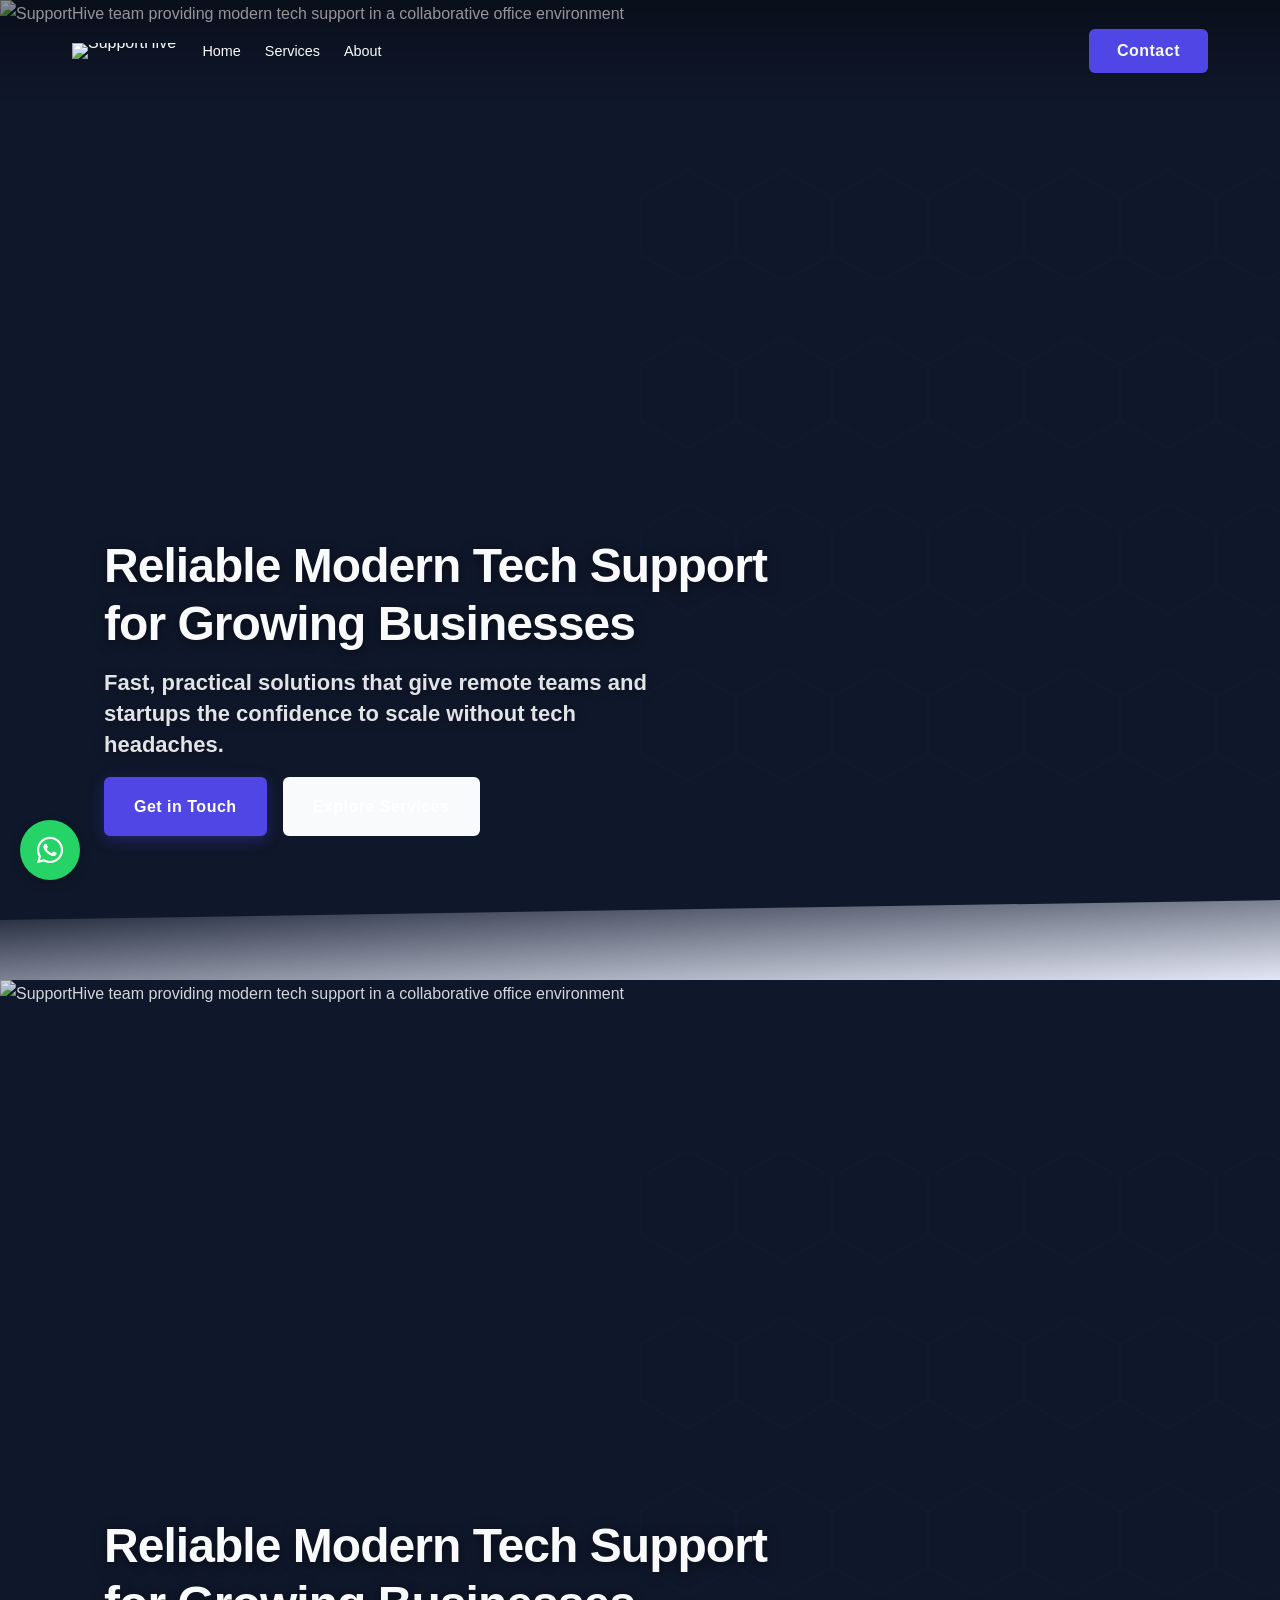
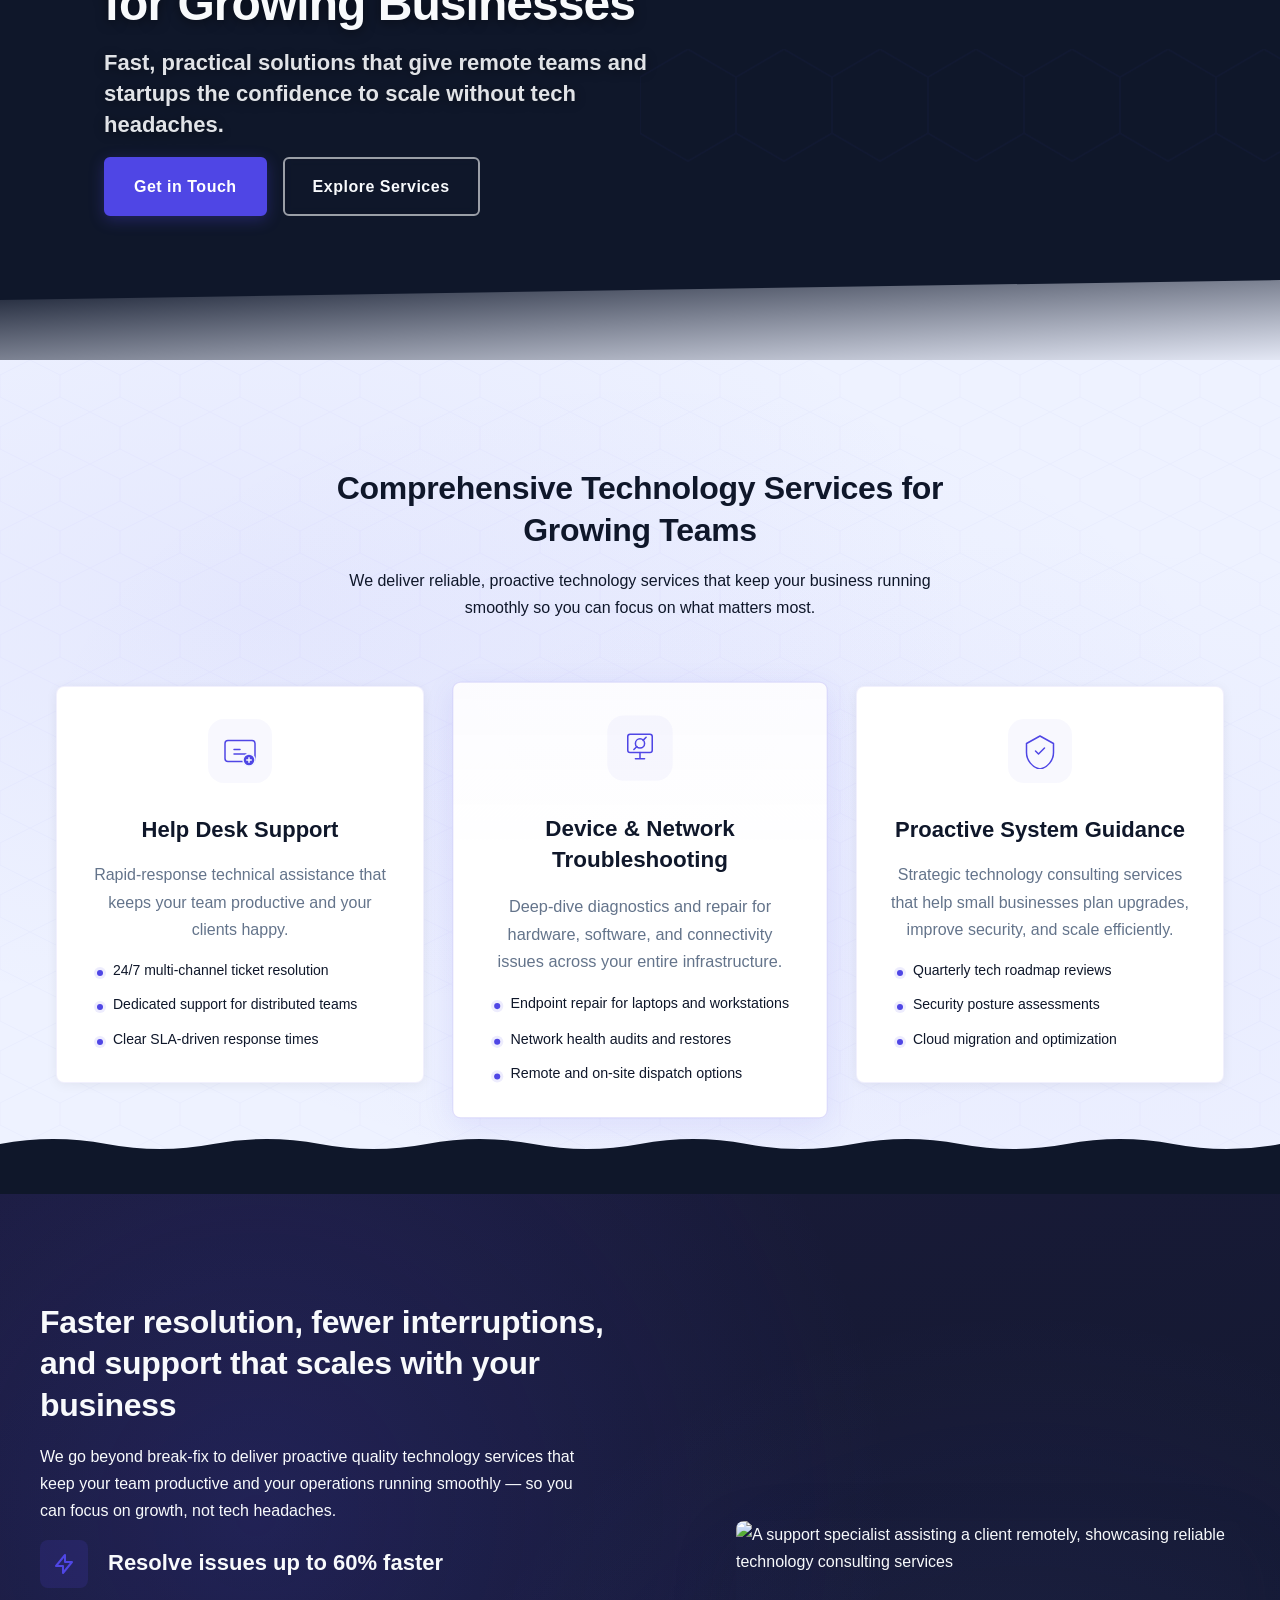
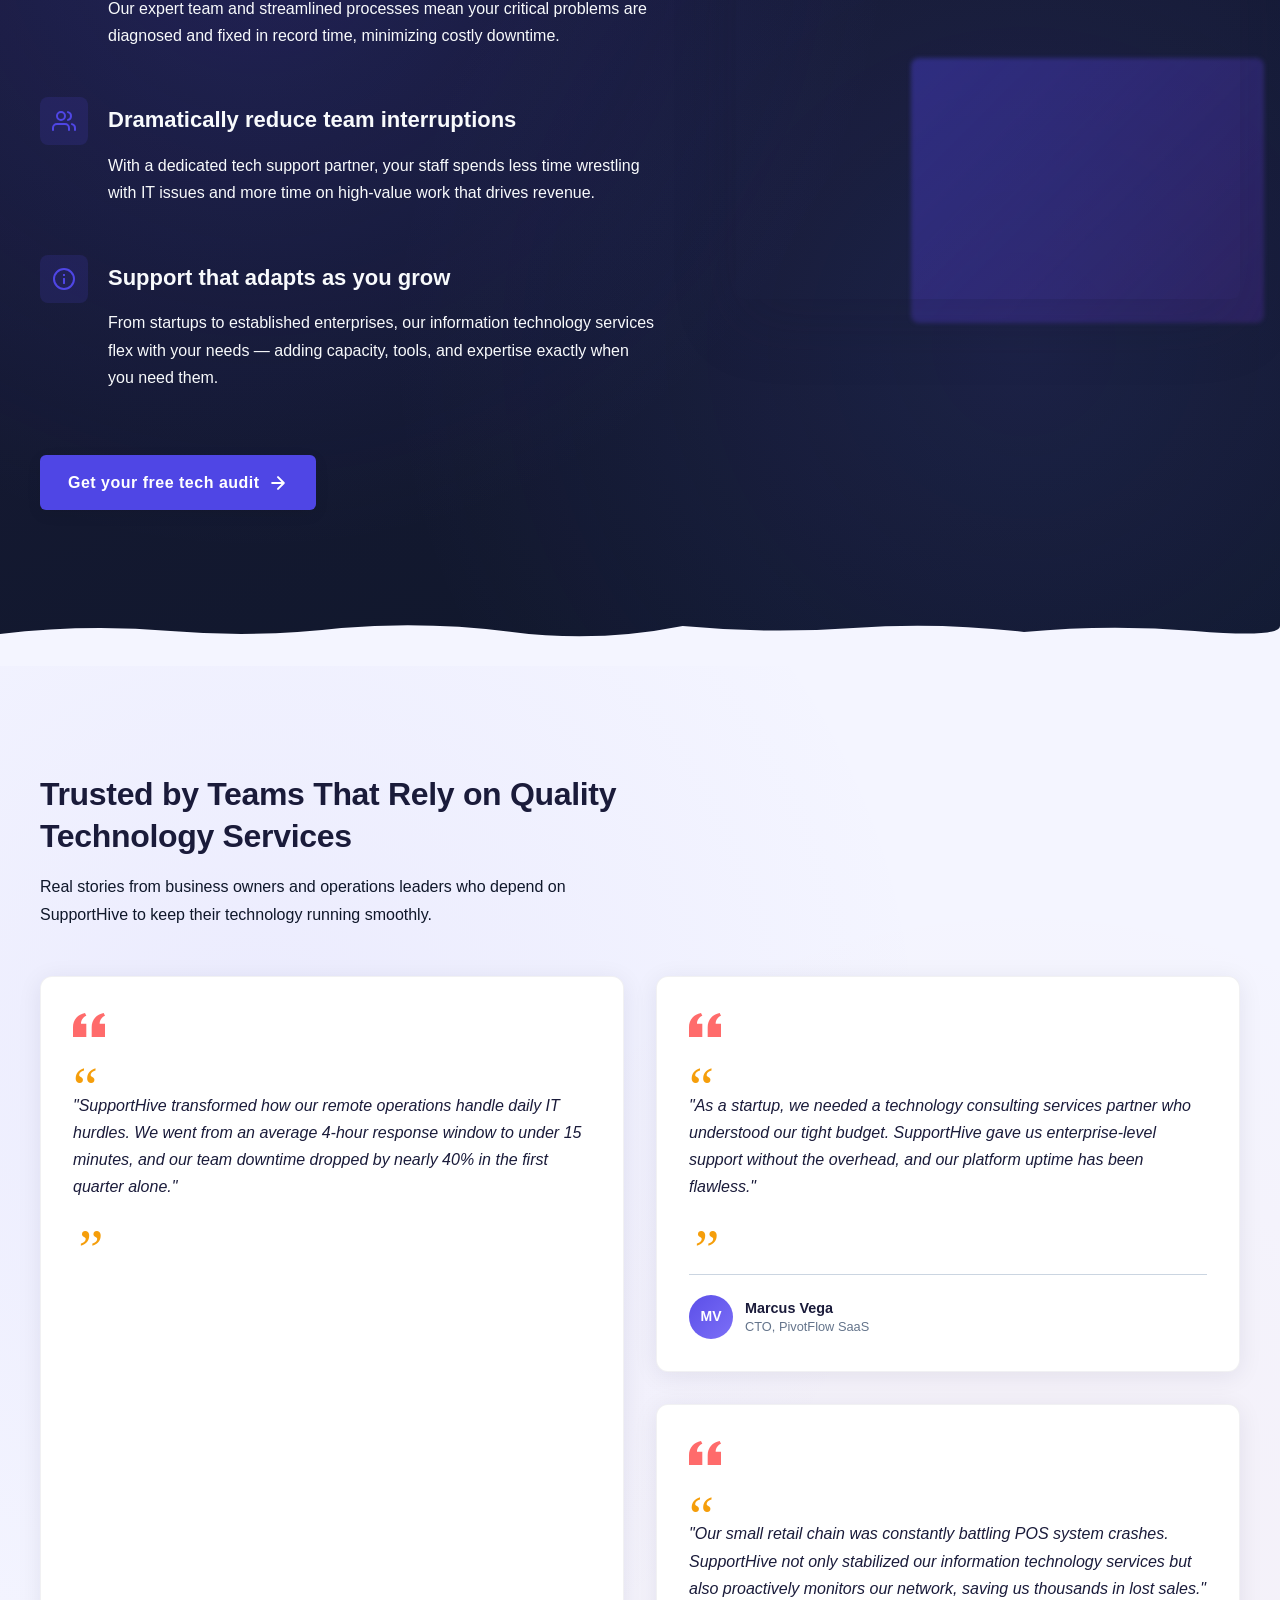
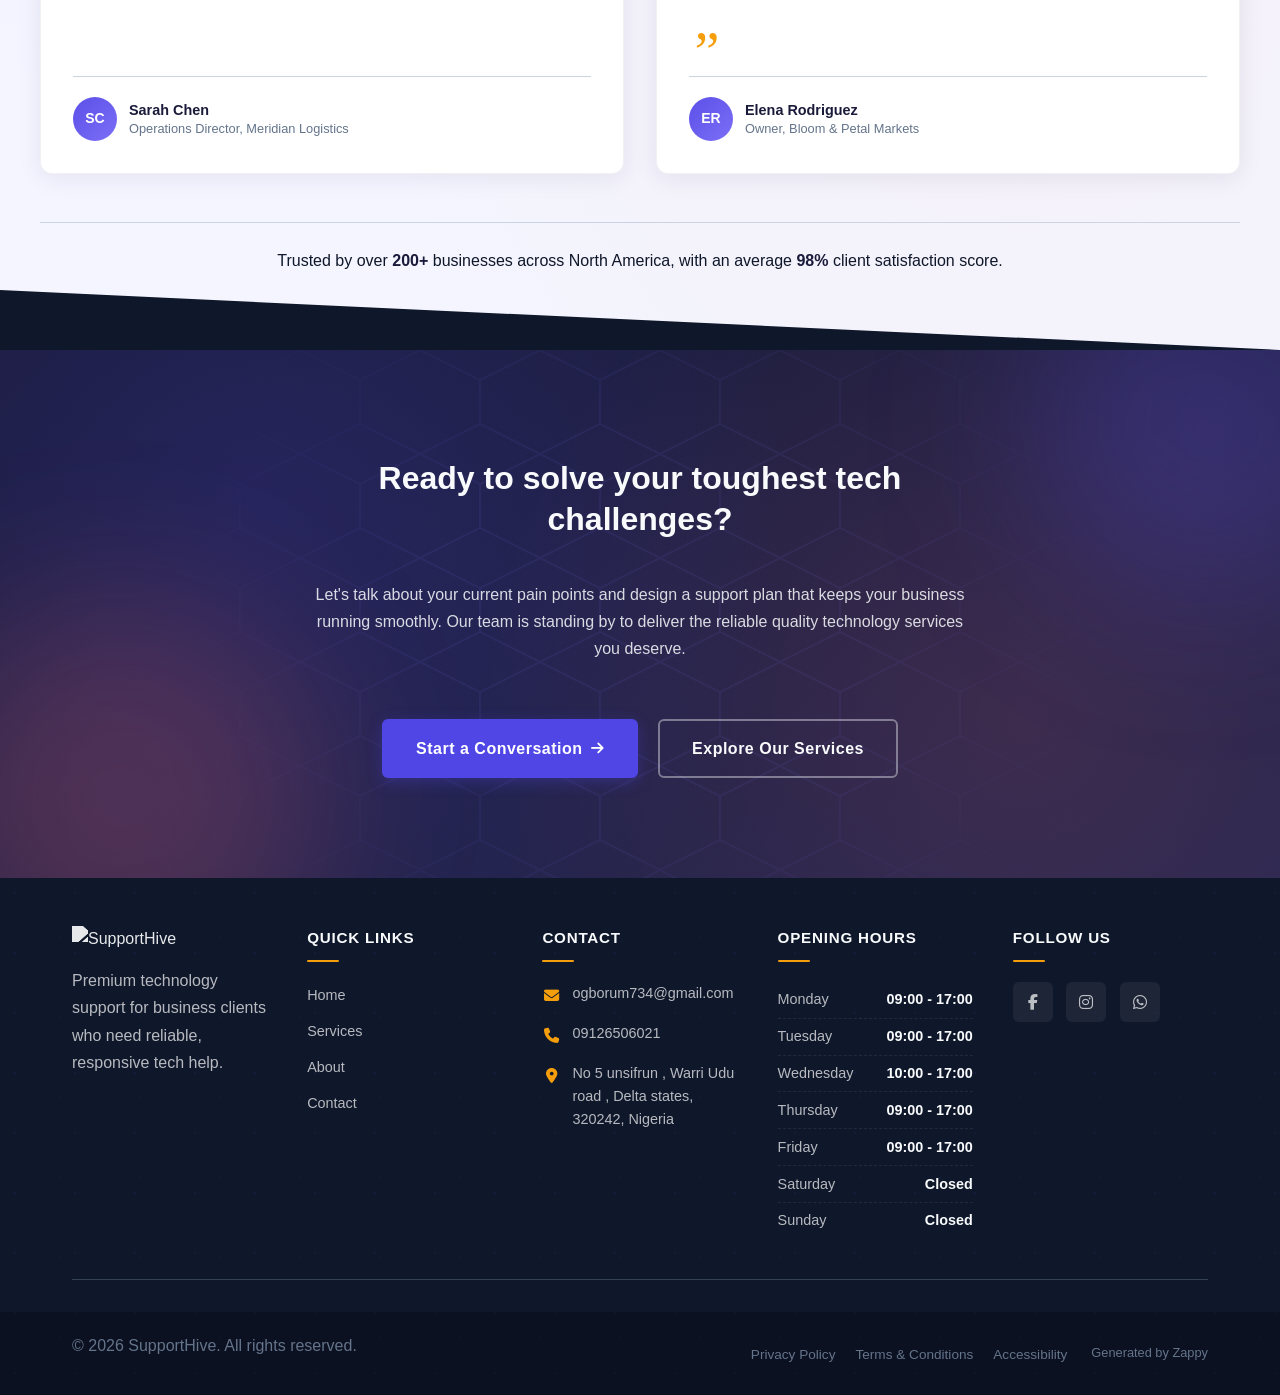
==== commit 38f2dcb7: "Incremental sync: 1 page(s) — update_button" ====
--- a/public/index.html
+++ b/public/index.html
@@ -1 +1 @@
-<!doctype html><html lang="en"><head><meta charset="UTF-8"><meta content="width=device-width,initial-scale=1" name="viewport"><meta content="index, follow" name="robots"><title>Solve Every Tech Glitch with Quality Technology Services — SupportHive</title><meta content="Experience reliable quality technology services that turn your tech frustrations into seamless solutions. From instant troubleshooting to full-scale IT support, SupportHive keeps your digital world running smoothly. Get expert help now." name="description"><meta content="quality technology services, l and t technology services, tech support, IT solutions, reliable tech help" name="keywords"><link href="/assets/favicon.ico" rel="icon" type="image/x-icon"><link href="/assets/favicon-16x16.png" rel="icon" type="image/png" sizes="16x16"><link href="/assets/favicon-32x32.png" rel="icon" type="image/png" sizes="32x32"><link href="/assets/favicon-48x48.png" rel="icon" type="image/png" sizes="48x48"><link href="/assets/favicon-192x192.png" rel="icon" type="image/png" sizes="192x192"><link href="/assets/favicon-512x512.png" rel="icon" type="image/png" sizes="512x512"><link href="/assets/apple-touch-icon.png" rel="apple-touch-icon"><script>!function(){"use strict";var t="7a2a07a9-bfe8-4bcd-bfa1-5b71087aa94e",e="https://api.zappy5.com/api/analytics/track",a=18e5,n=2592e6,o=!0,i=!0,r=!0;var s=function(){var e="zappy_visitor_"+t,a=null;try{if(a=localStorage.getItem(e)){var o=JSON.parse(a),i=Date.now();if(i-o.created<n)return o.lastSeen=i,localStorage.setItem(e,JSON.stringify(o)),o.id}}catch(t){console.warn("Zappy Analytics: LocalStorage not available")}var r="zv_"+Date.now()+"_"+Math.random().toString(36).substr(2,9);try{localStorage.setItem(e,JSON.stringify({id:r,created:Date.now(),lastSeen:Date.now()}))}catch(t){}return r}(),c=function(){var e="zappy_session_"+t,n=null;try{if(n=sessionStorage.getItem(e)){var o=JSON.parse(n),i=Date.now();if(i-o.timestamp<a)return o.timestamp=i,sessionStorage.setItem(e,JSON.stringify(o)),o.id}}catch(t){console.warn("Zappy Analytics: SessionStorage not available")}var r="zs_"+Date.now()+"_"+Math.random().toString(36).substr(2,9);try{sessionStorage.setItem(e,JSON.stringify({id:r,timestamp:Date.now()}))}catch(t){}return r}();function l(a,n){n=n||{};var o={website_id:t,event_type:a,page_path:window.location.pathname,referrer:document.referrer||"direct",visitor_id:s,session_id:c,metadata:n};if(navigator.sendBeacon){var i=new Blob([JSON.stringify(o)],{type:"application/json"});navigator.sendBeacon(e,i)}else fetch(e,{method:"POST",headers:{"Content-Type":"application/json"},body:JSON.stringify(o),keepalive:!0}).catch(function(t){console.warn("Zappy Analytics: Failed to track event",t)})}o&&l("pageview",{title:document.title,url:window.location.href}),i&&document.addEventListener("click",function(t){var e=t.target;if("BUTTON"===e.tagName||e.closest("button")){var a="BUTTON"===e.tagName?e:e.closest("button");l("click",{element:"button",text:a.textContent.trim().substring(0,100),id:a.id||null,class:a.className||null})}else if("A"===e.tagName||e.closest("a")){var n="A"===e.tagName?e:e.closest("a");l("navigation",{element:"link",text:n.textContent.trim().substring(0,100),href:n.href,external:n.hostname!==window.location.hostname})}},!0),r&&document.addEventListener("submit",function(t){var e=t.target;l("form_submit",{form_id:e.id||null,form_name:e.name||null,form_action:e.action||null,form_method:e.method||"GET"})},!0);var d=Date.now();window.addEventListener("beforeunload",function(){l("page_unload",{time_on_page:Math.floor((Date.now()-d)/1e3),page_path:window.location.pathname})}),window.zappyAnalytics={track:l,getVisitorId:function(){return s},getSessionId:function(){return c}}}()</script><meta content="Solve Every Tech Glitch with Quality Technology Services — SupportHive" property="og:title"><meta content="Experience reliable quality technology services that turn your tech frustrations into seamless solutions. From instant troubleshooting to full-scale IT support, SupportHive keeps your digital world running smoothly. Get expert help now." property="og:description"><meta content="summary_large_image" name="twitter:card"><meta content="Solve Every Tech Glitch with Quality Technology Services — SupportHive" name="twitter:title"><meta content="Experience reliable quality technology services that turn your tech frustrations into seamless solutions. From instant troubleshooting to full-scale IT support, SupportHive keeps your digital world running smoothly. Get expert help now." name="twitter:description"><meta content="website" property="og:type"><meta content="en_US" property="og:locale"><link href="https://cdnjs.cloudflare.com/ajax/libs/font-awesome/6.4.0/css/all.min.css" rel="stylesheet"><style>.skip-link{position:absolute;top:0;left:0;transform:translateY(-200%);padding:12px 18px;background:var(--bg-dark,#1a1a1a);color:var(--text-light,#fff);font-weight:600;border-radius:0 0 8px 0;z-index:10000}.skip-link:focus{transform:none;outline:2px solid var(--ring,#fff);outline-offset:2px}:focus-visible{outline:2px solid var(--ring,currentColor);outline-offset:3px}</style><link href="/assets/favicon.ico" rel="icon" type="image/x-icon"><link href="/assets/favicon-16x16.png" rel="icon" type="image/png" sizes="16x16"><link href="/assets/favicon-32x32.png" rel="icon" type="image/png" sizes="32x32"><link href="/assets/favicon-48x48.png" rel="icon" type="image/png" sizes="48x48"><link href="/assets/favicon-192x192.png" rel="icon" type="image/png" sizes="192x192"><link href="/assets/favicon-512x512.png" rel="icon" type="image/png" sizes="512x512"><link href="/assets/apple-touch-icon.png" rel="apple-touch-icon"><link href="https://cdn.jsdelivr.net/npm/vanilla-cookieconsent@3/dist/cookieconsent.css" rel="stylesheet"><script src="https://cdn.jsdelivr.net/npm/vanilla-cookieconsent@3/dist/cookieconsent.umd.js"></script><script src="https://cdn.jsdelivr.net/gh/mickidum/acc_toolbar/acctoolbar/acctoolbar.min.js"></script><link href="/styles.css" rel="stylesheet"><script>window.ZAPPY_WEBSITE_ID="7a2a07a9-bfe8-4bcd-bfa1-5b71087aa94e",window.ZAPPY_API_BASE="https://api.zappy5.com"</script><style id="zappy-dropdown-submenu-styles">#navMenu li:has(.sub-menu),.nav-menu li:has(.sub-menu),.navbar li:has(.sub-menu),nav li:has(.sub-menu){position:relative}#navMenu .sub-menu,.nav-menu .sub-menu,.navbar .sub-menu,nav .sub-menu{display:block!important;position:absolute!important;top:100%;left:0;min-width:220px;background:#fff;border-radius:8px;box-shadow:0 8px 25px rgba(0,0,0,.15);padding:8px 0;opacity:0;visibility:hidden;transform:translateY(10px);transition:all .3s ease;z-index:1000;list-style:none;pointer-events:none}#navMenu li:hover>.sub-menu,.nav-menu li:hover>.sub-menu,.navbar li:hover>.sub-menu,nav li:hover>.sub-menu{opacity:1!important;visibility:visible!important;transform:translateY(0)!important;pointer-events:auto!important}.sub-menu li{list-style:none;margin:0;padding:0}.sub-menu a{display:block!important;padding:10px 16px!important;color:var(--text-dark,#333)!important;font-weight:500;text-decoration:none;white-space:nowrap;transition:background-color .2s}.sub-menu .zappy-nav-child>a{padding-left:28px!important;font-size:.9em!important;opacity:.85!important}[dir=rtl] .sub-menu .zappy-nav-child>a,html[lang=ar] .sub-menu .zappy-nav-child>a,html[lang=he] .sub-menu .zappy-nav-child>a{padding-left:10px!important;padding-right:28px!important}.sub-menu .zappy-nav-parent>a{font-weight:600!important}.sub-menu a:hover{background-color:#f5f5f5}[dir=rtl] .nav-menu .sub-menu,[dir=rtl] .navbar .sub-menu,[dir=rtl] nav .sub-menu,html[lang=ar] .nav-menu .sub-menu,html[lang=ar] .navbar .sub-menu,html[lang=ar] nav .sub-menu,html[lang=he] .nav-menu .sub-menu,html[lang=he] .navbar .sub-menu,html[lang=he] nav .sub-menu{left:auto!important;right:0!important}.sub-menu:empty,.sub-menu:not(:has(li)):not(:has(> a)),.sub-menu:not(:has(li:not(.zappy-hidden-menu-item))):not(:has(> a)){display:none!important;opacity:0!important;visibility:hidden!important;pointer-events:none!important}li:has(.menu-group-title):hover>.sub-menu{opacity:1!important;visibility:visible!important;transform:translateY(0)!important;pointer-events:auto!important}#navMenu>li>.menu-group-title,.nav-menu>li>.menu-group-title{display:inline-block;padding:.5rem 1rem;cursor:default;user-select:none}@media (max-width:768px){#navMenu .sub-menu,.nav-menu .sub-menu,.navbar .sub-menu,nav .sub-menu{position:static!important;transform:none!important;box-shadow:none!important;background:0 0!important;max-height:0;overflow:hidden;opacity:0;visibility:hidden;transition:max-height .3s ease,opacity .3s ease;padding:0!important;border-radius:0!important}#navMenu .sub-menu.mobile-expanded,.nav-menu .sub-menu.mobile-expanded,.navbar .sub-menu.mobile-expanded{max-height:none!important;overflow-y:visible!important;opacity:1!important;visibility:visible!important;padding:8px 0 8px 16px!important}[dir=rtl] .sub-menu.mobile-expanded,html[lang=he] .sub-menu.mobile-expanded{padding:8px 16px 8px 0!important}#navMenu li:hover>.sub-menu,.nav-menu li:hover>.sub-menu,.navbar li:hover>.sub-menu,nav li:hover>.sub-menu{opacity:0;visibility:hidden;pointer-events:none}#navMenu li>.sub-menu.mobile-expanded,.nav-menu li>.sub-menu.mobile-expanded,.navbar li>.sub-menu.mobile-expanded,nav li>.sub-menu.mobile-expanded{opacity:1!important;visibility:visible!important;pointer-events:auto!important}#navMenu li:has(.sub-menu),.nav-menu li:has(.sub-menu),.navbar li:has(.sub-menu),nav li:has(.sub-menu){display:flex!important;flex-wrap:wrap!important;align-items:center!important;position:relative!important;min-height:44px!important}#navMenu li:has(.sub-menu)>a,.nav-menu li:has(.sub-menu)>a,.navbar li:has(.sub-menu)>a,nav li:has(.sub-menu)>a{flex:1!important;min-width:0!important}#navMenu li:has(.sub-menu)>.menu-group-title,.nav-menu li:has(.sub-menu)>.menu-group-title,.navbar li:has(.sub-menu)>.menu-group-title,nav li:has(.sub-menu)>.menu-group-title{flex:1!important;min-width:0!important;padding:0!important;line-height:inherit!important}#navMenu li:has(.sub-menu)>.sub-menu,.nav-menu li:has(.sub-menu)>.sub-menu,.navbar li:has(.sub-menu)>.sub-menu,nav li:has(.sub-menu)>.sub-menu{flex-basis:100%!important;width:100%!important}#navMenu li:has(.sub-menu)>a [class*=arrow],#navMenu li:has(.sub-menu)>a [class*=chevron],.nav-menu li:has(.sub-menu)>a .fa-angle-down,.nav-menu li:has(.sub-menu)>a .fa-chevron-down,.nav-menu li:has(.sub-menu)>a [class*=arrow],.nav-menu li:has(.sub-menu)>a [class*=chevron],nav li:has(.sub-menu)>a [class*=arrow],nav li:has(.sub-menu)>a [class*=chevron]{display:none!important;visibility:hidden!important}.mobile-submenu-toggle{display:flex!important;align-items:center!important;justify-content:center!important;width:44px!important;height:auto!important;background:0 0!important;border:none!important;cursor:pointer!important;color:var(--text-light)!important;position:static!important;flex-shrink:0!important;align-self:stretch!important;z-index:2!important;padding:0!important;margin:0!important}.mobile-submenu-toggle::after{content:''!important;width:0!important;height:0!important;border-left:6px solid transparent!important;border-right:6px solid transparent!important;border-top:7px solid currentColor!important;transition:transform .3s ease!important}.mobile-submenu-toggle.expanded::after{transform:rotate(180deg)!important}.sub-menu a{padding:10px 0!important;display:block!important;color:var(--text-light)!important;white-space:normal!important}.sub-menu .zappy-nav-child>a{padding-left:28px!important;font-size:.9em!important;opacity:.85!important}[dir=rtl] .sub-menu .zappy-nav-child>a,html[lang=ar] .sub-menu .zappy-nav-child>a,html[lang=he] .sub-menu .zappy-nav-child>a{padding-left:0!important;padding-right:28px!important}.sub-menu .zappy-nav-parent>a{font-weight:600!important}#navMenu.active,.nav-menu.active{max-width:100vw!important;overflow-x:hidden!important;box-sizing:border-box!important}.navbar .sub-menu li a,.zappy-products-dropdown .sub-menu a,nav.navbar .sub-menu li a{color:var(--text-light)!important}}@media (min-width:769px){.mobile-submenu-toggle{display:none!important}}</style><style id="zappy-widget-visibility">html[dir=rtl] .whatsapp-float{right:20px!important;left:auto!important}html:not([dir]) .whatsapp-float,html[dir=ltr] .whatsapp-float{left:20px!important;right:auto!important}html[dir=rtl] #mic-access-tool-general-button,html[dir=rtl] #mic-init-access-tool #mic-access-tool-general-button,html[dir=rtl] #mic-init-access-tool .mic-access-tool-general-button,html[dir=rtl] ._access-icon,html[dir=rtl] .mic-access-tool-general-button{left:20px!important;right:auto!important}html:not([dir]) #mic-access-tool-general-button,html:not([dir]) #mic-init-access-tool #mic-access-tool-general-button,html:not([dir]) #mic-init-access-tool .mic-access-tool-general-button,html:not([dir]) ._access-icon,html:not([dir]) .mic-access-tool-general-button,html[dir=ltr] #mic-access-tool-general-button,html[dir=ltr] #mic-init-access-tool #mic-access-tool-general-button,html[dir=ltr] #mic-init-access-tool .mic-access-tool-general-button,html[dir=ltr] ._access-icon,html[dir=ltr] .mic-access-tool-general-button{right:20px!important;left:auto!important}@media (max-width:768px){.whatsapp-float{display:flex!important}}@media (min-width:769px){.whatsapp-float{display:flex!important}}@media (max-width:768px){#mic-access-tool-general-button,#mic-init-access-tool #mic-access-tool-general-button,#mic-init-access-tool .mic-access-tool-general-button,._access-icon,.mic-access-tool-general-button{display:flex!important;visibility:visible!important;opacity:1!important;pointer-events:auto!important}#mic-access-tool-box.opened-mic-access-tool,#mic-init-access-tool #mic-access-tool-box.opened-mic-access-tool,.mic-access-tool-box.opened-mic-access-tool{visibility:visible!important;opacity:1!important;pointer-events:auto!important}}@media (min-width:769px){#mic-access-tool-general-button,#mic-init-access-tool #mic-access-tool-general-button,#mic-init-access-tool .mic-access-tool-general-button,._access-icon,.mic-access-tool-general-button{display:flex!important;visibility:visible!important;opacity:1!important;pointer-events:auto!important}#mic-access-tool-box.opened-mic-access-tool,#mic-init-access-tool #mic-access-tool-box.opened-mic-access-tool,.mic-access-tool-box.opened-mic-access-tool{visibility:visible!important;opacity:1!important;pointer-events:auto!important}}</style></head><body><a href="#main" class="skip-link">Skip to main content</a><nav class="navbar"><button aria-label="Menu" class="mobile-toggle" id="mobileToggle"><svg viewBox="0 0 24 24" fill="none" height="24" width="24" class="hamburger-icon"><path d="M3 12h18M3 6h18M3 18h18" stroke="currentColor" stroke-width="2" stroke-linecap="round"></path></svg> <svg viewBox="0 0 24 24" fill="none" height="24" width="24" class="close-icon" style="display:none"><path d="M18 6L6 18M6 6l12 12" stroke="currentColor" stroke-width="2" stroke-linecap="round"></path></svg></button> <button aria-label="Call" class="phone-header-btn" data-phone="09126506021"><svg viewBox="0 0 24 24" fill="currentColor" height="20" width="20"><path d="M22 16.92v3a2 2 0 0 1-2.18 2 19.79 19.79 0 0 1-8.63-3.07 19.5 19.5 0 0 1-6-6 19.79 19.79 0 0 1-3.07-8.67A2 2 0 0 1 4.11 2h3a2 2 0 0 1 2 1.72 12.84 12.84 0 0 0 .7 2.81 2 2 0 0 1-.45 2.11L8.09 9.91a16 16 0 0 0 6 6l1.27-1.27a2 2 0 0 1 2.11-.45 12.84 12.84 0 0 0 2.81.7A2 2 0 0 1 22 16.92z"></path></svg></button><div class="nav-container"><div class="nav-brand"><a href="/" class="logo-link"><img alt="SupportHive" class="logo" src="/assets/site-home-image-1.webp"></a></div><ul class="nav-menu" id="navMenu"><li><a href="/">Home</a></li><li><a href="/services">Services</a></li><li><a href="/about">About</a></li></ul><div class="nav-cta-container"><a href="/contact" class="nav-cta-btn">Contact</a></div></div></nav><script>window.addEventListener("load",function(){const e=document.querySelector(".navbar, nav, header");if(!e)return void console.log("[Navbar] Navbar element not found");let t=document.getElementById("mobileToggle")||document.querySelector(".mobile-toggle")||document.querySelector(".hamburger")||document.querySelector(".hamburger-menu")||document.querySelector(".menu-toggle")||document.querySelector(".burger-menu")||document.querySelector('[aria-label="Menu"]')||document.querySelector('[aria-label="תפריט"]');const n=document.querySelector(".phone-header-btn"),o=window.getComputedStyle(e);let r=o.backgroundColor;if(console.log("[Navbar] Initial navbar background:",r),"transparent"===r||"rgba(0, 0, 0, 0)"===r||r.startsWith("rgba")&&r.includes(", 0)")){const e=o.backgroundImage;if(e&&"none"!==e)console.log("[Navbar] Navbar has background image/gradient, using dark text"),r="rgb(240, 240, 240)";else{const e=window.getComputedStyle(document.body).backgroundColor;console.log("[Navbar] Navbar transparent, using body background:",e),r=e}}const a=r.match(/\d+/g);if(a&&a.length>=3){const e=(.299*parseInt(a[0])+.587*parseInt(a[1])+.114*parseInt(a[2]))/255;console.log("[Navbar] Mobile button colors preserved from Claude CSS (luminance:",e.toFixed(2)+")");const o=document.createElement("style");o.id="zappy-mobile-nav-fix";document.documentElement.lang;document.documentElement.dir,o.textContent='\n        /* Hide mobile buttons on desktop, show only on mobile */\n        @media (min-width: 769px) {\n          .mobile-toggle,\n          .phone-header-btn {\n            display: none !important;\n          }\n        }\n        \n        /* Show and position mobile buttons correctly on mobile */\n        @media (max-width: 768px) {\n          .navbar,\n          nav.navbar {\n            min-height: 70px !important;\n          }\n\n          .mobile-toggle,\n          .phone-header-btn {\n            position: absolute !important;\n            top: 0 !important;\n            bottom: 0 !important;\n            margin-top: auto !important;\n            margin-bottom: auto !important;\n            transform: none !important;\n            z-index: 1001 !important;\n            display: flex !important;\n            align-items: center !important;\n            justify-content: center !important;\n            width: 36px !important;\n            height: 36px !important;\n            border-radius: 50% !important;\n            border: none !important;\n            cursor: pointer !important;\n            padding: 6px !important;\n            background: none !important;\n            color: var(--nav-text, var(--text-light)) !important;\n            touch-action: manipulation !important;\n            -webkit-tap-highlight-color: transparent !important;\n          }\n\n          html[data-zappy-site-type="ecommerce"] .phone-header-btn,\n          body[data-zappy-site-type="ecommerce"] .phone-header-btn,\n          html[data-zappy-site-type="ecommerce"] header .phone-header-btn,\n          html[data-zappy-site-type="ecommerce"] nav .phone-header-btn {\n            display: none !important;\n            visibility: hidden !important;\n            width: 0 !important;\n            height: 0 !important;\n            min-width: 0 !important;\n            overflow: hidden !important;\n          }\n          \n          /* LTR positioning (default): hamburger LEFT, phone RIGHT */\n          html:not([dir="rtl"]):not([lang="he"]):not([lang="ar"]) .mobile-toggle,\n          html[dir="ltr"] .mobile-toggle {\n            left: 12px !important;\n            right: auto !important;\n          }\n          html:not([dir="rtl"]):not([lang="he"]):not([lang="ar"]) .phone-header-btn,\n          html[dir="ltr"] .phone-header-btn {\n            right: 12px !important;\n            left: auto !important;\n          }\n          \n          /* RTL positioning: hamburger RIGHT, phone LEFT */\n          html[dir="rtl"] .mobile-toggle,\n          html[lang="he"] .mobile-toggle,\n          html[lang="ar"] .mobile-toggle {\n            right: 12px !important;\n            left: auto !important;\n          }\n          html[dir="rtl"] .phone-header-btn,\n          html[lang="he"] .phone-header-btn,\n          html[lang="ar"] .phone-header-btn {\n            left: 12px !important;\n            right: auto !important;\n          }\n          \n          /* CRITICAL: Ensure nav-container has min-height on mobile */\n          /* All children are positioned absolutely/fixed on mobile, so height:auto collapses to 0 */\n          .nav-container {\n            min-height: 70px !important;\n            position: relative !important;\n          }\n          \n          /* Ensure SVG icons are properly sized and inherit color */\n          .mobile-toggle svg,\n          .phone-header-btn svg {\n            width: 24px !important;\n            height: 24px !important;\n            /* Don\'t force display - let JavaScript control hamburger/close toggle */\n          }\n          \n          /* Reset nav-cta-container on mobile - remove desktop box-shadow/padding */\n          /* that creates a visible ghost box when CTA button is hidden */\n          .nav-cta-container {\n            box-shadow: none !important;\n            padding: 0 !important;\n          }\n          \n          /* Hide nav-cta-container entirely on mobile when there\'s no lang-switcher */\n          /* (only the CTA button is inside, and it\'s hidden on mobile) */\n          .nav-cta-container:not(:has(.lang-switcher)) {\n            display: none !important;\n          }\n          \n          /* CRITICAL: Prevent hero image fade gradient from bleeding over headline text */\n          /* The .image-fade-gradient has bottom: -30px (extends below parent) */\n          /* On mobile stacked layout, this overlaps the h1 text below the image */\n          .hero-image-column {\n            overflow: hidden !important;\n          }\n          .image-fade-gradient {\n            bottom: 0 !important;\n          }\n          \n          /* Hide desktop language switcher on mobile - hamburger menu handles it */\n          /* High specificity to override stored CSS */\n          .lang-switcher,\n          .nav-cta-container .lang-switcher,\n          .nav-container .lang-switcher,\n          .navbar .lang-switcher,\n          .navbar .nav-cta-container .lang-switcher {\n            display: none !important;\n          }\n        }\n      ';const r=document.getElementById("zappy-mobile-nav-fix");r&&r.remove(),document.head.appendChild(o),console.log("[Navbar] Critical CSS injected for mobile nav positioning");const i=window.innerWidth<=768;if(t){const e=t.querySelector(".hamburger-icon"),n=t.querySelector(".close-icon");e&&(e.style.setProperty("width","24px","important"),e.style.setProperty("height","24px","important"),e.style.setProperty("display","block","important")),n&&(n.style.setProperty("width","24px","important"),n.style.setProperty("height","24px","important"),n.style.setProperty("display","none","important")),i?(t.style.setProperty("position","absolute","important"),t.style.setProperty("top","0","important"),t.style.setProperty("bottom","0","important"),t.style.setProperty("margin-top","auto","important"),t.style.setProperty("margin-bottom","auto","important"),t.style.setProperty("transform","none","important"),t.style.setProperty("z-index","1001","important"),t.style.removeProperty("left"),t.style.removeProperty("right"),console.log("[Navbar] Mobile toggle positioning applied (mobile viewport)")):(t.style.removeProperty("position"),t.style.removeProperty("top"),t.style.removeProperty("transform"),t.style.removeProperty("z-index"),t.style.removeProperty("left"),t.style.removeProperty("right"),console.log("[Navbar] Desktop viewport - cleared mobile toggle inline positioning"))}if(n){const e=n.querySelector("svg");e&&(e.style.width="24px",e.style.height="24px",e.setAttribute("width","24"),e.setAttribute("height","24")),i?(n.style.setProperty("position","absolute","important"),n.style.setProperty("top","0","important"),n.style.setProperty("bottom","0","important"),n.style.setProperty("margin-top","auto","important"),n.style.setProperty("margin-bottom","auto","important"),n.style.setProperty("transform","none","important"),n.style.setProperty("z-index","1001","important"),n.style.removeProperty("left"),n.style.removeProperty("right"),console.log("[Navbar] Phone button positioning applied (mobile viewport)")):(n.style.removeProperty("position"),n.style.removeProperty("top"),n.style.removeProperty("transform"),n.style.removeProperty("z-index"),n.style.removeProperty("left"),n.style.removeProperty("right"),console.log("[Navbar] Desktop viewport - cleared phone button inline positioning"))}}else console.log("[Navbar] Could not parse background color:",r);t=document.getElementById("mobileToggle")||document.querySelector(".mobile-toggle")||document.querySelector(".hamburger")||document.querySelector(".hamburger-menu")||document.querySelector(".menu-toggle")||document.querySelector(".burger-menu")||document.querySelector('[aria-label="Menu"]')||document.querySelector('[aria-label="תפריט"]');const i=document.getElementById("navMenu")||document.querySelector(".nav-menu")||document.querySelector(".nav-links")||document.querySelector("nav ul:not(.submenu)");if(!t||!i)return void console.log("[Navbar] Mobile toggle or menu not found:",{toggle:!!t,menu:!!i});i.id||(i.id="navMenu"),console.log("[Navbar] Initializing mobile menu...");const l=t.cloneNode(!0);t.parentNode.replaceChild(l,t);var s=0;function p(e){var t=Date.now();t-s<300||(s=t,function(e){e.preventDefault(),e.stopPropagation();const t=l.querySelector(".hamburger-icon"),n=l.querySelector(".close-icon");i.classList.contains("active")?(i.classList.remove("active"),t&&t.style.setProperty("display","block","important"),n&&n.style.setProperty("display","none","important"),document.body.style.overflow="",console.log("[Navbar] Menu closed")):(i.classList.add("active"),t&&t.style.setProperty("display","none","important"),n&&n.style.setProperty("display","block","important"),document.body.style.overflow="hidden",console.log("[Navbar] Menu opened"))}(e))}l.addEventListener("click",p),l.addEventListener("touchend",p),i.querySelectorAll("a").forEach(function(e){e.addEventListener("click",function(){if("#"===this.getAttribute("href"))return;const e=l.querySelector(".hamburger-icon"),t=l.querySelector(".close-icon");i.classList.remove("active"),e&&e.style.setProperty("display","block","important"),t&&t.style.setProperty("display","none","important"),document.body.style.overflow="",console.log("[Navbar] Menu closed (link clicked)")})});var m=i.querySelectorAll(".dropdown-toggle");m.forEach(function(e){e.addEventListener("click",function(e){e.preventDefault(),e.stopPropagation();var t=this.closest(".nav-dropdown");t&&(t.parentNode.querySelectorAll(".nav-dropdown.open").forEach(function(e){e!==t&&e.classList.remove("open")}),t.classList.toggle("open"),console.log("[Navbar] Dropdown toggled:",t.classList.contains("open")?"open":"closed"))})}),document.addEventListener("click",function(e){e.target.closest(".nav-dropdown")||document.querySelectorAll(".nav-dropdown.open").forEach(function(e){e.classList.remove("open")})}),console.log("[Navbar] Dropdown handlers initialized for "+m.length+" dropdowns"),n&&n.addEventListener("click",function(){const e=document.querySelectorAll('a[href^="tel:"]'),t=e.length>0?e[0].getAttribute("href").replace("tel:",""):"09126506021";window.location.href="tel:"+t,console.log("[Navbar] Phone button clicked")}),console.log("[Navbar] Mobile menu initialized successfully")})</script><main id="main"><section class="home-hero-section" data-band-index="0" data-layout-spec="Home-hero" id="zappy-section-1781079076573-8603" data-hero-type="fullscreen-scrim" data-zappy-bg-color="" data-zappy-bg-image="assets/site-home-hero-image-1.webp" data-zappy-bg-overlay-color="#0f172a" data-zappy-bg-overlay-opacity="90" data-zappy-bg-type="image" data-zappy-bg-video-type="" data-zappy-bg-video-url=""><div class="home-hero-section__bg-wrapper"><img alt="SupportHive team providing modern tech support in a collaborative office environment" class="home-hero-section__bg-img" src="/assets/site-home-hero-image-1.webp" data-context="A modern, bright collaborative technology support environment: diverse professionals working together across laptops, tablets, and video calls in a refined hybrid office setting with abstract signal-wave light effects and a subtle honeycomb texture integrated into the scene." data-placeholder="home-hero-image-1" height="600" loading="eager" width="1200" data-hero-bg="true" fetchpriority="high"></div><div class="home-hero-section__scrim" aria-hidden="true" style="opacity:1"></div><div class="home-hero-section__decor" aria-hidden="true"><svg viewBox="0 0 400 400" data-no-icon-edit="true" class="home-hero-section__hex-grid"><pattern height="104" id="hex-pattern" patternUnits="userSpaceOnUse" width="60" x="0" y="0"><path d="M30 0 L60 17.5 L60 52.5 L30 70 L0 52.5 L0 17.5 Z" stroke="var(--primary)" stroke-width="1" fill="none" opacity="0.08"></path></pattern><rect height="100%" width="100%" fill="url(#hex-pattern)"></rect></svg></div><div class="home-hero-section__overlay"><div class="home-hero-section__content"><h1 class="home-hero-section__headline">Reliable Modern Tech Support for Growing Businesses</h1><h3 class="home-hero-section__subtitle">Fast, practical solutions that give remote teams and startups the confidence to scale without tech headaches.</h3><div class="home-hero-section__ctas"><a href="/contact" class="home-hero-section__cta home-hero-section__cta--primary">Get in Touch</a> <a href="/services" class="home-hero-section__cta home-hero-section__cta--secondary">Explore Services</a></div></div></div><div class="home-hero-section__divider-wrapper" aria-hidden="true" data-no-icon-edit="true"><svg viewBox="0 0 1200 80" xmlns="http://www.w3.org/2000/svg" preserveAspectRatio="none"><defs><linearGradient id="heroFade" x1="0%" x2="100%" y1="0%" y2="100%"><stop offset="0%" stop-color="var(--bg-dark)" stop-opacity="1"></stop><stop offset="100%" stop-color="var(--bg-light)" stop-opacity="0.95"></stop></linearGradient></defs><polygon fill="url(#heroFade)" points="0,80 0,20 1200,0 1200,80"></polygon></svg></div></section><section class="home-hero-section" data-band-index="0" data-layout-spec="Home-hero" id="section-1781079045682-30go6n9i3" data-hero-type="fullscreen-scrim"><div class="home-hero-section__bg-wrapper"><img alt="SupportHive team providing modern tech support in a collaborative office environment" class="home-hero-section__bg-img" src="/assets/site-home-hero-image-1.webp" data-context="A modern, bright collaborative technology support environment: diverse professionals working together across laptops, tablets, and video calls in a refined hybrid office setting with abstract signal-wave light effects and a subtle honeycomb texture integrated into the scene." data-placeholder="home-hero-image-1" height="600" loading="eager" width="1200" data-hero-bg="true" fetchpriority="high"></div><div class="home-hero-section__scrim" aria-hidden="true"></div><div class="home-hero-section__decor" aria-hidden="true"><svg viewBox="0 0 400 400" data-no-icon-edit="true" class="home-hero-section__hex-grid"><pattern height="104" id="hex-pattern-dup-1781079045682-0" patternUnits="userSpaceOnUse" width="60" x="0" y="0"><path d="M30 0 L60 17.5 L60 52.5 L30 70 L0 52.5 L0 17.5 Z" stroke="var(--primary)" stroke-width="1" fill="none" opacity="0.08"></path></pattern><rect height="100%" width="100%" fill="url(#hex-pattern)"></rect></svg></div><div class="home-hero-section__overlay"><div class="home-hero-section__content"><h1 class="home-hero-section__headline">Reliable Modern Tech Support for Growing Businesses</h1><h3 class="home-hero-section__subtitle">Fast, practical solutions that give remote teams and startups the confidence to scale without tech headaches.</h3><div class="home-hero-section__ctas"><a href="/contact" class="home-hero-section__cta home-hero-section__cta--primary">Get in Touch</a> <a href="/services" class="home-hero-section__cta home-hero-section__cta--secondary">Explore Services</a></div></div></div><div class="home-hero-section__divider-wrapper" aria-hidden="true" data-no-icon-edit="true"><svg viewBox="0 0 1200 80" xmlns="http://www.w3.org/2000/svg" preserveAspectRatio="none"><defs><linearGradient id="heroFade-dup-1781079045682-1" x1="0%" x2="100%" y1="0%" y2="100%"><stop offset="0%" stop-color="var(--bg-dark)" stop-opacity="1"></stop><stop offset="100%" stop-color="var(--bg-light)" stop-opacity="0.95"></stop></linearGradient></defs><polygon fill="url(#heroFade)" points="0,80 0,20 1200,0 1200,80"></polygon></svg></div></section><section class="home-services-section" data-band-index="1" data-layout-spec="Home-services"><div class="home-services-section__bg-decor" aria-hidden="true"></div><div class="home-services-section__container"><div class="home-services-section__intro"><h2 class="home-services-section__title">Comprehensive Technology Services for Growing Teams</h2><p class="home-services-section__subtitle">We deliver reliable, proactive technology services that keep your business running smoothly so you can focus on what matters most.</p></div><div class="home-services-section__grid"><article class="home-services-section__card"><div class="home-services-section__card-icon" aria-hidden="true"><svg viewBox="0 0 48 48" xmlns="http://www.w3.org/2000/svg" data-element-type="icon" data-icon-type="svg" fill="none"><rect height="28" width="40" rx="4" stroke="currentColor" stroke-width="2" x="4" y="10"></rect><path d="M16 28h16M16 22h8" stroke="currentColor" stroke-width="2" stroke-linecap="round"></path><circle cx="36" cy="36" r="8" stroke="var(--bg-light)" stroke-width="2" fill="var(--primary)"></circle><path d="M33 36h6M36 33v6" stroke="var(--text-light)" stroke-width="2" stroke-linecap="round"></path></svg></div><h3 class="home-services-section__card-title">Help Desk Support</h3><p class="home-services-section__card-desc">Rapid-response technical assistance that keeps your team productive and your clients happy.</p><ul class="home-services-section__card-list"><li>24/7 multi-channel ticket resolution</li><li>Dedicated support for distributed teams</li><li>Clear SLA-driven response times</li></ul></article><article class="home-services-section__card home-services-section__card--featured"><div class="home-services-section__card-icon" aria-hidden="true"><svg viewBox="0 0 48 48" xmlns="http://www.w3.org/2000/svg" data-element-type="icon" data-icon-type="svg" fill="none"><rect height="24" width="32" rx="3" stroke="currentColor" stroke-width="2" x="8" y="6"></rect><path d="M24 30v8M18 38h12" stroke="currentColor" stroke-width="2" stroke-linecap="round"></path><circle cx="24" cy="18" r="6" stroke="var(--primary)" stroke-width="2"></circle><path d="M28 14l4-4M20 22l-4 4" stroke="var(--primary)" stroke-width="2" stroke-linecap="round"></path></svg></div><h3 class="home-services-section__card-title">Device &amp; Network Troubleshooting</h3><p class="home-services-section__card-desc">Deep-dive diagnostics and repair for hardware, software, and connectivity issues across your entire infrastructure.</p><ul class="home-services-section__card-list"><li>Endpoint repair for laptops and workstations</li><li>Network health audits and restores</li><li>Remote and on-site dispatch options</li></ul></article><article class="home-services-section__card"><div class="home-services-section__card-icon" aria-hidden="true"><svg viewBox="0 0 48 48" xmlns="http://www.w3.org/2000/svg" data-element-type="icon" data-icon-type="svg" fill="none"><path d="M24 4L6 14v12c0 10.4 7.7 20.1 18 22 10.3-1.9 18-11.6 18-22V14L24 4z" stroke="currentColor" stroke-width="2" stroke-linejoin="round"></path><path d="M18 24l4 4 8-8" stroke="var(--primary)" stroke-width="2" stroke-linecap="round" stroke-linejoin="round"></path></svg></div><h3 class="home-services-section__card-title">Proactive System Guidance</h3><p class="home-services-section__card-desc">Strategic technology consulting services that help small businesses plan upgrades, improve security, and scale efficiently.</p><ul class="home-services-section__card-list"><li>Quarterly tech roadmap reviews</li><li>Security posture assessments</li><li>Cloud migration and optimization</li></ul></article></div></div><div class="home-services-section__divider-wrapper" aria-hidden="true"><svg viewBox="0 0 1200 80" xmlns="http://www.w3.org/2000/svg" preserveAspectRatio="none" aria-hidden="true" data-no-icon-edit="true"><path d="M0,80 L0,30 Q50,20 100,30 T200,30 Q250,20 300,30 T400,30 Q450,20 500,30 T600,30 Q650,20 700,30 T800,30 Q850,20 900,30 T1000,30 Q1050,20 1100,30 T1200,30 L1200,80 Z" fill="#0F172A"></path></svg></div></section><section class="home-benefits-section" data-band-index="2" data-layout-spec="Home-benefits" id="home-benefits-section" data-bg="dark" data-section-type="benefits"><div class="home-benefits-section__container"><div class="home-benefits-section__content"><h2 class="home-benefits-section__heading">Faster resolution, fewer interruptions, and support that scales with your business</h2><p class="home-benefits-section__lead" style="color:rgb(248, 250, 252) !important;text-align:left;outline:currentcolor">We go beyond break-fix to deliver proactive quality technology services that keep your team productive and your operations running smoothly — so you can focus on growth, not tech headaches.</p><div class="home-benefits-section__values"><div class="home-benefits-section__value-item" data-grid-item-index="0"><div class="home-benefits-section__value-icon" aria-hidden="true"><svg viewBox="0 0 24 24" xmlns="http://www.w3.org/2000/svg" data-element-type="icon" data-icon-type="svg" fill="none" height="24" width="24"><path d="M13 10V3L4 14H11V21L20 10H13Z" stroke="currentColor" stroke-width="2" stroke-linecap="round" stroke-linejoin="round"></path></svg></div><div class="home-benefits-section__value-text"><h3 class="home-benefits-section__value-title">Resolve issues up to 60% faster</h3><p class="home-benefits-section__value-desc" style="color:rgb(248, 250, 252) !important">Our expert team and streamlined processes mean your critical problems are diagnosed and fixed in record time, minimizing costly downtime.</p></div></div><div class="home-benefits-section__value-item" data-grid-item-index="1"><div class="home-benefits-section__value-icon" aria-hidden="true"><svg viewBox="0 0 24 24" xmlns="http://www.w3.org/2000/svg" data-element-type="icon" data-icon-type="svg" fill="none" height="24" width="24"><path d="M17 21V19C17 16.7909 15.2091 15 13 15H5C2.79086 15 1 16.7909 1 19V21M23 21V19C22.9986 17.1771 21.765 15.5857 20 15.13M16 3.13C17.7699 3.58317 19.0078 5.17764 19.0078 7.005C19.0078 8.83236 17.7699 10.4268 16 10.88M13 7C13 9.20914 11.2091 11 9 11C6.79086 11 5 9.20914 5 7C5 4.79086 6.79086 3 9 3C11.2091 3 13 4.79086 13 7Z" stroke="currentColor" stroke-width="2" stroke-linecap="round" stroke-linejoin="round"></path></svg></div><div class="home-benefits-section__value-text"><h3 class="home-benefits-section__value-title">Dramatically reduce team interruptions</h3><p class="home-benefits-section__value-desc" style="color:rgb(248, 250, 252) !important">With a dedicated tech support partner, your staff spends less time wrestling with IT issues and more time on high-value work that drives revenue.</p></div></div><div class="home-benefits-section__value-item" data-grid-item-index="2"><div class="home-benefits-section__value-icon" aria-hidden="true"><svg viewBox="0 0 24 24" xmlns="http://www.w3.org/2000/svg" data-element-type="icon" data-icon-type="svg" fill="none" height="24" width="24"><path d="M12 16V12M12 8H12.01M22 12C22 17.5228 17.5228 22 12 22C6.47715 22 2 17.5228 2 12C2 6.47715 6.47715 2 12 2C17.5228 2 22 6.47715 22 12Z" stroke="currentColor" stroke-width="2" stroke-linecap="round" stroke-linejoin="round"></path><path d="M12 16V12M12 8H12.01" stroke="currentColor" stroke-width="2" stroke-linecap="round" stroke-linejoin="round"></path></svg></div><div class="home-benefits-section__value-text"><h3 class="home-benefits-section__value-title">Support that adapts as you grow</h3><p class="home-benefits-section__value-desc" style="color:rgb(248, 250, 252) !important">From startups to established enterprises, our information technology services flex with your needs — adding capacity, tools, and expertise exactly when you need them.</p></div></div></div><p><a href="/contact" class="home-benefits-section__cta"><span>Get your free tech audit</span> <svg viewBox="0 0 20 20" xmlns="http://www.w3.org/2000/svg" data-element-type="icon" data-icon-type="svg" fill="none" height="20" width="20"><path d="M4.16699 10H15.8337M15.8337 10L10.0003 4.16669M15.8337 10L10.0003 15.8334" stroke="currentColor" stroke-width="2" stroke-linecap="round" stroke-linejoin="round"></path></svg></a></p></div><div class="home-benefits-section__visual"><div class="home-benefits-section__image-wrapper"><img alt="A support specialist assisting a client remotely, showcasing reliable technology consulting services" class="home-benefits-section__image" src="/assets/site-home-benefits-image-1.webp" data-context="A friendly female tech support specialist in a modern, softly lit home office, smiling while remotely assisting a client on her laptop screen. The screen shows a collaborative troubleshooting session with code and diagnostic charts visible. Warm, professional atmosphere with a subtle indigo glow from the monitor." data-placeholder="home-benefits-image-1" height="400" loading="lazy" width="600" data-element-id="img-1781079393772-rr7b6sxb7" data-element-type="image" decoding="async"><div class="home-benefits-section__backplate" aria-hidden="true"></div></div></div></div><div class="home-benefits-section__divider-wrapper"><svg viewBox="0 0 1200 80" xmlns="http://www.w3.org/2000/svg" preserveAspectRatio="none" aria-hidden="true" data-no-icon-edit="true"><defs><linearGradient id="benefits-divider-grad" x1="0%" x2="100%" y1="0%" y2="0%"><stop offset="0%" stop-color="#FF6B6B" stop-opacity="0.9"></stop><stop offset="100%" stop-color="#7C3AED" stop-opacity="0.9"></stop></linearGradient></defs><path d="M0,80 L0,48 Q80,38 160,45 T320,42 Q400,35 480,46 T640,40 Q720,48 800,42 T960,46 Q1040,38 1120,45 T1200,40 L1200,80 Z" fill="#F4F5FF"></path></svg></div></section><section class="home-testimonials-section" data-band-index="3" data-layout-spec="Home-testimonials"><div class="home-testimonials-section__container"><div class="home-testimonials-section__intro"><h2>Trusted by Teams That Rely on Quality Technology Services</h2><p>Real stories from business owners and operations leaders who depend on SupportHive to keep their technology running smoothly.</p></div><div class="home-testimonials-section__grid"><article class="home-testimonials-section__card home-testimonials-section__card--featured"><div class="home-testimonials-section__card-icon"><svg viewBox="0 0 24 24" xmlns="http://www.w3.org/2000/svg" data-element-type="icon" data-icon-type="svg" fill="currentColor" height="32" width="32"><path d="M14.017 21v-7.391c0-5.704 3.731-9.57 8.983-10.609l.995 2.151c-2.432.917-3.995 3.638-3.995 5.849h4v10h-9.983zm-14.017 0v-7.391c0-5.704 3.748-9.57 9-10.609l.996 2.151c-2.433.917-3.996 3.638-3.996 5.849h3.983v10h-9.983z"></path></svg></div><blockquote><p>"SupportHive transformed how our remote operations handle daily IT hurdles. We went from an average 4-hour response window to under 15 minutes, and our team downtime dropped by nearly 40% in the first quarter alone."</p></blockquote><footer><div class="home-testimonials-section__avatar" data-placeholder-avatar="sarah-chen">SC</div><div class="home-testimonials-section__author"><strong>Sarah Chen</strong> <span>Operations Director, Meridian Logistics</span></div></footer></article><div class="home-testimonials-section__side-stack"><article class="home-testimonials-section__card"><div class="home-testimonials-section__card-icon"><svg viewBox="0 0 24 24" xmlns="http://www.w3.org/2000/svg" data-element-type="icon" data-icon-type="svg" fill="currentColor" height="32" width="32"><path d="M14.017 21v-7.391c0-5.704 3.731-9.57 8.983-10.609l.995 2.151c-2.432.917-3.995 3.638-3.995 5.849h4v10h-9.983zm-14.017 0v-7.391c0-5.704 3.748-9.57 9-10.609l.996 2.151c-2.433.917-3.996 3.638-3.996 5.849h3.983v10h-9.983z"></path></svg></div><blockquote><p>"As a startup, we needed a technology consulting services partner who understood our tight budget. SupportHive gave us enterprise-level support without the overhead, and our platform uptime has been flawless."</p></blockquote><footer><div class="home-testimonials-section__avatar" data-placeholder-avatar="marcus-vega">MV</div><div class="home-testimonials-section__author"><strong>Marcus Vega</strong> <span>CTO, PivotFlow SaaS</span></div></footer></article><article class="home-testimonials-section__card"><div class="home-testimonials-section__card-icon"><svg viewBox="0 0 24 24" xmlns="http://www.w3.org/2000/svg" data-element-type="icon" data-icon-type="svg" fill="currentColor" height="32" width="32"><path d="M14.017 21v-7.391c0-5.704 3.731-9.57 8.983-10.609l.995 2.151c-2.432.917-3.995 3.638-3.995 5.849h4v10h-9.983zm-14.017 0v-7.391c0-5.704 3.748-9.57 9-10.609l.996 2.151c-2.433.917-3.996 3.638-3.996 5.849h3.983v10h-9.983z"></path></svg></div><blockquote><p>"Our small retail chain was constantly battling POS system crashes. SupportHive not only stabilized our information technology services but also proactively monitors our network, saving us thousands in lost sales."</p></blockquote><footer><div class="home-testimonials-section__avatar" data-placeholder-avatar="elena-rodriguez">ER</div><div class="home-testimonials-section__author"><strong>Elena Rodriguez</strong> <span>Owner, Bloom &amp; Petal Markets</span></div></footer></article></div></div><div class="home-testimonials-section__proof"><p>Trusted by over <strong>200+</strong> businesses across North America, with an average <strong>98%</strong> client satisfaction score.</p></div></div><div class="home-testimonials-section__divider-wrapper"><svg viewBox="0 0 1200 60" xmlns="http://www.w3.org/2000/svg" preserveAspectRatio="none" aria-hidden="true" data-no-icon-edit="true"><path d="M0,60 L0,0 L1200,60 L1200,60 Z" fill="#0F172A"></path></svg></div></section><section class="home-cta-section" data-band-index="4" data-layout-spec="Home-cta" data-section-type="cta"><div class="home-cta-section__bg-mesh" aria-hidden="true"></div><div class="home-cta-section__blob home-cta-section__blob--purple" aria-hidden="true"></div><div class="home-cta-section__blob home-cta-section__blob--coral" aria-hidden="true"></div><div class="home-cta-section__container"><div class="home-cta-section__content"><h2 class="home-cta-section__heading">Ready to solve your toughest tech challenges?</h2><p class="home-cta-section__paragraph">Let's talk about your current pain points and design a support plan that keeps your business running smoothly. Our team is standing by to deliver the reliable quality technology services you deserve.</p><div class="home-cta-section__actions"><a href="/contact" class="home-cta-section__btn home-cta-section__btn--primary">Start a Conversation <i class="fa-arrow-right fa-solid" aria-hidden="true"></i> </a><a href="/services" class="home-cta-section__btn home-cta-section__btn--secondary">Explore Our Services</a></div></div></div></section></main><footer class="site-footer"><div class="footer-container"><div class="footer-grid"><div class="footer-col footer-company-col"><img alt="SupportHive" class="logo" src="/assets/supporthive-technology-services-logo.webp"><p class="company-tagline">Premium technology support for business clients who need reliable, responsive tech help.</p></div><div class="footer-col footer-links-col"><h4>Quick Links</h4><ul class="footer-links"><li><a href="/">Home</a></li><li><a href="/services">Services</a></li><li><a href="/about">About</a></li><li><a href="/contact">Contact</a></li></ul></div><div class="footer-col footer-contact-col"><h4>Contact</h4><ul class="footer-contact"><li><span class="contact-icon"><i class="fas fa-envelope"></i></span> <span class="contact-text"><a href="mailto:ogborum734@gmail.com">ogborum734@gmail.com</a></span></li><li><span class="contact-icon"><i class="fas fa-phone"></i></span> <span class="contact-text"><a href="tel:09126506021">09126506021</a></span></li><li><a href="/"><span class="contact-icon"><i class="fas fa-map-marker-alt"></i></span> <span class="contact-text">No 5 unsifrun , Warri Udu road , Delta states, 320242, Nigeria</span></a></li></ul></div><div class="footer-col footer-hours-col"><h4>Opening Hours</h4><ul class="footer-hours"><li><span class="hours-day">Monday</span>&nbsp;<span class="hours-time">09:00 - 17:00</span></li><li><span class="hours-day">Tuesday</span>&nbsp;<span class="hours-time">09:00 - 17:00</span></li><li><span class="hours-day">Wednesday</span>&nbsp;<span class="hours-time">10:00 - 17:00</span></li><li><span class="hours-day">Thursday</span>&nbsp;<span class="hours-time">09:00 - 17:00</span></li><li><span class="hours-day">Friday</span>&nbsp;<span class="hours-time">09:00 - 17:00</span></li><li><span class="hours-day">Saturday</span>&nbsp;<span class="hours-time">Closed</span></li><li><span class="hours-day">Sunday</span>&nbsp;<span class="hours-time">Closed</span></li></ul></div><div class="footer-col footer-social-col"><h4>Follow Us</h4><div class="footer-social"><a href="#" aria-label="Facebook" data-zappy-social-placeholder="true"><i class="fab fa-facebook-f"></i></a> <a href="#" aria-label="Instagram" data-zappy-social-placeholder="true"><i class="fab fa-instagram"></i></a> <a href="#" aria-label="WhatsApp" data-zappy-social-placeholder="true"><i class="fab fa-whatsapp"></i></a></div></div></div></div><div class="footer-bottom"><div class="footer-container footer-bottom-inner"><p class="copyright">© 2026 SupportHive. All rights reserved.</p><div class="footer-bottom-right"><ul class="legal-links"><li><a href="/privacy">Privacy Policy</a></li><li><a href="/terms">Terms &amp; Conditions</a></li><li><a href="/accessibility">Accessibility</a></li></ul><a href="https://zappy5.com" class="zappy-attribution" target="_blank">Generated by Zappy</a></div></div></div></footer><a href="https://wa.me/09126506021" class="whatsapp-float" aria-label="WhatsApp"><i class="fab fa-whatsapp"></i></a><div data-integration="accessibility:toolbar"></div><script src="/script.js"></script><script id="zappy-mobile-submenu-script">!function(){function e(){if(window.innerWidth>768)return document.querySelectorAll(".mobile-submenu-toggle").forEach(function(e){e.remove()}),void document.querySelectorAll(".sub-menu.mobile-expanded").forEach(function(e){e.classList.remove("mobile-expanded")});document.querySelectorAll(".nav-menu li:has(.sub-menu), nav li:has(.sub-menu), .navbar li:has(.sub-menu), #navMenu li:has(.sub-menu)").forEach(function(e){if(!e.querySelector(".mobile-submenu-toggle")){var t=e.querySelector(".sub-menu"),n=e.querySelector(":scope > a");if(t&&n){var o=document.createElement("button");o.className="mobile-submenu-toggle",o.setAttribute("aria-label","Toggle submenu"),o.setAttribute("type","button"),n.insertAdjacentElement("afterend",o),o.addEventListener("click",function(e){e.preventDefault(),e.stopPropagation(),document.querySelectorAll(".sub-menu.mobile-expanded").forEach(function(e){if(e!==t){e.classList.remove("mobile-expanded");var n=e.parentElement.querySelector(".mobile-submenu-toggle");n&&n.classList.remove("expanded")}}),t.classList.toggle("mobile-expanded"),o.classList.toggle("expanded")})}}})}var t;"loading"===document.readyState?document.addEventListener("DOMContentLoaded",e):e(),window.addEventListener("resize",function(){clearTimeout(t),t=setTimeout(e,250)});var n=new MutationObserver(function(t){t.forEach(function(t){if("attributes"===t.type){var n=t.target;n.classList&&(n.classList.contains("active")||n.classList.contains("open"))&&setTimeout(e,100)}})});setTimeout(function(){document.querySelectorAll(".mobile-menu, .nav-menu, #navMenu, nav").forEach(function(e){n.observe(e,{attributes:!0,attributeFilter:["class","style"]})})},500)}()</script><script id="zappy-navbar-scroll-effect">!function(){var e=document.querySelector("nav.navbar,.navbar:not(.zappy-catalog-menu)"),t=document.querySelector(".zappy-catalog-menu,#zappy-catalog-menu");if(e){var r="rgba(238,242,255,0.85)",o=getComputedStyle(document.documentElement),a=o.getPropertyValue("--text-dark").trim()||"#1a1a1a",s=(o.getPropertyValue("--text-light").trim(),a);e.style.transition="background 0.3s ease,backdrop-filter 0.3s ease,-webkit-backdrop-filter 0.3s ease,box-shadow 0.3s ease",t&&(t.style.transition="background 0.3s ease,backdrop-filter 0.3s ease,-webkit-backdrop-filter 0.3s ease");var n="a,.navbar-brand,.navbar-brand a,.dropdown-toggle,.mobile-toggle,.phone-header-btn,.mobile-hamburger-btn,.mobile-close-btn,.mobile-submenu-toggle,.nav-link",l=["cart-link","login-link","nav-search-toggle","search-toggle"];window.addEventListener("scroll",f,{passive:!0}),window.addEventListener("resize",f,{passive:!0}),f();var i=document.querySelector('section[class*="hero"],[data-hero-type],main:not(.courses-page-main)>section:first-child'),d=!1;if(i){var p=getComputedStyle(i),c=p.backgroundImage;if(c&&"none"!==c)if(-1!==c.indexOf("url(")){var b=p.backgroundColor.match(/\d+/g);d=!(b&&b.length>=3)||h(parseInt(b[0]),parseInt(b[1]),parseInt(b[2]))<.4}else if(-1!==c.indexOf("gradient")){var y=c.match(/rgba?\(\s*(\d+)\s*,\s*(\d+)\s*,\s*(\d+)/g);if(y&&y.length>0){for(var g=0,m=0;m<y.length;m++){var u=y[m].match(/\d+/g);g+=h(parseInt(u[0]),parseInt(u[1]),parseInt(u[2]))}d=g/y.length<.4}else d=!0}else d=!0;else{var k=p.backgroundColor.match(/\d+/g);k&&k.length>=3&&(d=h(parseInt(k[0]),parseInt(k[1]),parseInt(k[2]))<.4)}}d||(window.removeEventListener("scroll",f),window.removeEventListener("resize",f),e.classList.add("scrolled"),window.innerWidth>768&&(e.style.setProperty("--frosted-text",s),e.style.setProperty("background-image","none","important"),e.style.setProperty("background-color",r,"important"),e.style.backdropFilter="blur(12px)",e.style.webkitBackdropFilter="blur(12px)",e.style.boxShadow="0 2px 16px rgba(0,0,0,0.12)",w(e,s)),t&&(t.classList.add("scrolled"),window.innerWidth>768&&(t.style.setProperty("background",r,"important"),t.style.setProperty("backdrop-filter","blur(12px)","important"),t.style.setProperty("-webkit-backdrop-filter","blur(12px)","important"),w(t,s))),window._zappyNavNoDarkHero=!0)}function w(e,t){for(var r=e.querySelectorAll(n),o=0;o<r.length;o++){var a=!1;(r[o].closest(".sub-menu")||r[o].closest(".dropdown-menu"))&&(a=!0);for(var s=0;s<l.length;s++)if(r[o].classList.contains(l[s])){a=!0;break}a||r[o].style.setProperty("color",t,"important")}}function v(e){for(var t=e.querySelectorAll(n),r=0;r<t.length;r++)t[r].closest(".sub-menu")||t[r].closest(".dropdown-menu")||t[r].style.removeProperty("color")}function f(){if(!window._zappyNavNoDarkHero){if(window.innerWidth<=768)return e.classList.remove("scrolled"),v(e),void(t&&(t.classList.remove("scrolled"),v(t)));(window.scrollY||window.pageYOffset)>60?(e.classList.add("scrolled"),e.style.setProperty("background-color",r,"important"),e.style.setProperty("background-image","none","important"),e.style.setProperty("--frosted-text",s),e.style.backdropFilter="blur(12px)",e.style.webkitBackdropFilter="blur(12px)",e.style.boxShadow="0 2px 16px rgba(0,0,0,0.12)",w(e,s),t&&(t.classList.add("scrolled"),t.style.setProperty("background",r,"important"),t.style.setProperty("backdrop-filter","blur(12px)","important"),t.style.setProperty("-webkit-backdrop-filter","blur(12px)","important"),w(t,s))):(e.classList.remove("scrolled"),e.style.setProperty("background-color","transparent","important"),e.style.removeProperty("background-image"),e.style.removeProperty("--frosted-text"),e.style.backdropFilter="none",e.style.webkitBackdropFilter="none",e.style.boxShadow="none",v(e),t&&(t.classList.remove("scrolled"),t.style.setProperty("background","transparent","important"),t.style.setProperty("backdrop-filter","none","important"),t.style.setProperty("-webkit-backdrop-filter","none","important"),v(t)))}}function h(e,t,r){return t/=255,r/=255,.2126*(e=(e/=255)<=.03928?e/12.92:Math.pow((e+.055)/1.055,2.4))+.7152*(t=t<=.03928?t/12.92:Math.pow((t+.055)/1.055,2.4))+.0722*(r=r<=.03928?r/12.92:Math.pow((r+.055)/1.055,2.4))}}()</script></body></html>+<!doctype html><html lang="en"><head><meta charset="UTF-8"><meta content="width=device-width,initial-scale=1" name="viewport"><meta content="index, follow" name="robots"><title>Solve Every Tech Glitch with Quality Technology Services — SupportHive</title><meta content="Experience reliable quality technology services that turn your tech frustrations into seamless solutions. From instant troubleshooting to full-scale IT support, SupportHive keeps your digital world running smoothly. Get expert help now." name="description"><meta content="quality technology services, l and t technology services, tech support, IT solutions, reliable tech help" name="keywords"><link href="/assets/favicon.ico" rel="icon" type="image/x-icon"><link href="/assets/favicon-16x16.png" rel="icon" type="image/png" sizes="16x16"><link href="/assets/favicon-32x32.png" rel="icon" type="image/png" sizes="32x32"><link href="/assets/favicon-48x48.png" rel="icon" type="image/png" sizes="48x48"><link href="/assets/favicon-192x192.png" rel="icon" type="image/png" sizes="192x192"><link href="/assets/favicon-512x512.png" rel="icon" type="image/png" sizes="512x512"><link href="/assets/apple-touch-icon.png" rel="apple-touch-icon"><script>!function(){"use strict";var t="7a2a07a9-bfe8-4bcd-bfa1-5b71087aa94e",e="https://api.zappy5.com/api/analytics/track",a=18e5,n=2592e6,o=!0,i=!0,r=!0;var s=function(){var e="zappy_visitor_"+t,a=null;try{if(a=localStorage.getItem(e)){var o=JSON.parse(a),i=Date.now();if(i-o.created<n)return o.lastSeen=i,localStorage.setItem(e,JSON.stringify(o)),o.id}}catch(t){console.warn("Zappy Analytics: LocalStorage not available")}var r="zv_"+Date.now()+"_"+Math.random().toString(36).substr(2,9);try{localStorage.setItem(e,JSON.stringify({id:r,created:Date.now(),lastSeen:Date.now()}))}catch(t){}return r}(),c=function(){var e="zappy_session_"+t,n=null;try{if(n=sessionStorage.getItem(e)){var o=JSON.parse(n),i=Date.now();if(i-o.timestamp<a)return o.timestamp=i,sessionStorage.setItem(e,JSON.stringify(o)),o.id}}catch(t){console.warn("Zappy Analytics: SessionStorage not available")}var r="zs_"+Date.now()+"_"+Math.random().toString(36).substr(2,9);try{sessionStorage.setItem(e,JSON.stringify({id:r,timestamp:Date.now()}))}catch(t){}return r}();function l(a,n){n=n||{};var o={website_id:t,event_type:a,page_path:window.location.pathname,referrer:document.referrer||"direct",visitor_id:s,session_id:c,metadata:n};if(navigator.sendBeacon){var i=new Blob([JSON.stringify(o)],{type:"application/json"});navigator.sendBeacon(e,i)}else fetch(e,{method:"POST",headers:{"Content-Type":"application/json"},body:JSON.stringify(o),keepalive:!0}).catch(function(t){console.warn("Zappy Analytics: Failed to track event",t)})}o&&l("pageview",{title:document.title,url:window.location.href}),i&&document.addEventListener("click",function(t){var e=t.target;if("BUTTON"===e.tagName||e.closest("button")){var a="BUTTON"===e.tagName?e:e.closest("button");l("click",{element:"button",text:a.textContent.trim().substring(0,100),id:a.id||null,class:a.className||null})}else if("A"===e.tagName||e.closest("a")){var n="A"===e.tagName?e:e.closest("a");l("navigation",{element:"link",text:n.textContent.trim().substring(0,100),href:n.href,external:n.hostname!==window.location.hostname})}},!0),r&&document.addEventListener("submit",function(t){var e=t.target;l("form_submit",{form_id:e.id||null,form_name:e.name||null,form_action:e.action||null,form_method:e.method||"GET"})},!0);var d=Date.now();window.addEventListener("beforeunload",function(){l("page_unload",{time_on_page:Math.floor((Date.now()-d)/1e3),page_path:window.location.pathname})}),window.zappyAnalytics={track:l,getVisitorId:function(){return s},getSessionId:function(){return c}}}()</script><meta content="Solve Every Tech Glitch with Quality Technology Services — SupportHive" property="og:title"><meta content="Experience reliable quality technology services that turn your tech frustrations into seamless solutions. From instant troubleshooting to full-scale IT support, SupportHive keeps your digital world running smoothly. Get expert help now." property="og:description"><meta content="summary_large_image" name="twitter:card"><meta content="Solve Every Tech Glitch with Quality Technology Services — SupportHive" name="twitter:title"><meta content="Experience reliable quality technology services that turn your tech frustrations into seamless solutions. From instant troubleshooting to full-scale IT support, SupportHive keeps your digital world running smoothly. Get expert help now." name="twitter:description"><meta content="website" property="og:type"><meta content="en_US" property="og:locale"><link href="https://cdnjs.cloudflare.com/ajax/libs/font-awesome/6.4.0/css/all.min.css" rel="stylesheet"><style>.skip-link{position:absolute;top:0;left:0;transform:translateY(-200%);padding:12px 18px;background:var(--bg-dark,#1a1a1a);color:var(--text-light,#fff);font-weight:600;border-radius:0 0 8px 0;z-index:10000}.skip-link:focus{transform:none;outline:2px solid var(--ring,#fff);outline-offset:2px}:focus-visible{outline:2px solid var(--ring,currentColor);outline-offset:3px}</style><link href="/assets/favicon.ico" rel="icon" type="image/x-icon"><link href="/assets/favicon-16x16.png" rel="icon" type="image/png" sizes="16x16"><link href="/assets/favicon-32x32.png" rel="icon" type="image/png" sizes="32x32"><link href="/assets/favicon-48x48.png" rel="icon" type="image/png" sizes="48x48"><link href="/assets/favicon-192x192.png" rel="icon" type="image/png" sizes="192x192"><link href="/assets/favicon-512x512.png" rel="icon" type="image/png" sizes="512x512"><link href="/assets/apple-touch-icon.png" rel="apple-touch-icon"><link href="https://cdn.jsdelivr.net/npm/vanilla-cookieconsent@3/dist/cookieconsent.css" rel="stylesheet"><script src="https://cdn.jsdelivr.net/npm/vanilla-cookieconsent@3/dist/cookieconsent.umd.js"></script><script src="https://cdn.jsdelivr.net/gh/mickidum/acc_toolbar/acctoolbar/acctoolbar.min.js"></script><link href="/styles.css" rel="stylesheet"><script>window.ZAPPY_WEBSITE_ID="7a2a07a9-bfe8-4bcd-bfa1-5b71087aa94e",window.ZAPPY_API_BASE="https://api.zappy5.com"</script><style id="zappy-dropdown-submenu-styles">#navMenu li:has(.sub-menu),.nav-menu li:has(.sub-menu),.navbar li:has(.sub-menu),nav li:has(.sub-menu){position:relative}#navMenu .sub-menu,.nav-menu .sub-menu,.navbar .sub-menu,nav .sub-menu{display:block!important;position:absolute!important;top:100%;left:0;min-width:220px;background:#fff;border-radius:8px;box-shadow:0 8px 25px rgba(0,0,0,.15);padding:8px 0;opacity:0;visibility:hidden;transform:translateY(10px);transition:all .3s ease;z-index:1000;list-style:none;pointer-events:none}#navMenu li:hover>.sub-menu,.nav-menu li:hover>.sub-menu,.navbar li:hover>.sub-menu,nav li:hover>.sub-menu{opacity:1!important;visibility:visible!important;transform:translateY(0)!important;pointer-events:auto!important}.sub-menu li{list-style:none;margin:0;padding:0}.sub-menu a{display:block!important;padding:10px 16px!important;color:var(--text-dark,#333)!important;font-weight:500;text-decoration:none;white-space:nowrap;transition:background-color .2s}.sub-menu .zappy-nav-child>a{padding-left:28px!important;font-size:.9em!important;opacity:.85!important}[dir=rtl] .sub-menu .zappy-nav-child>a,html[lang=ar] .sub-menu .zappy-nav-child>a,html[lang=he] .sub-menu .zappy-nav-child>a{padding-left:10px!important;padding-right:28px!important}.sub-menu .zappy-nav-parent>a{font-weight:600!important}.sub-menu a:hover{background-color:#f5f5f5}[dir=rtl] .nav-menu .sub-menu,[dir=rtl] .navbar .sub-menu,[dir=rtl] nav .sub-menu,html[lang=ar] .nav-menu .sub-menu,html[lang=ar] .navbar .sub-menu,html[lang=ar] nav .sub-menu,html[lang=he] .nav-menu .sub-menu,html[lang=he] .navbar .sub-menu,html[lang=he] nav .sub-menu{left:auto!important;right:0!important}.sub-menu:empty,.sub-menu:not(:has(li)):not(:has(> a)),.sub-menu:not(:has(li:not(.zappy-hidden-menu-item))):not(:has(> a)){display:none!important;opacity:0!important;visibility:hidden!important;pointer-events:none!important}li:has(.menu-group-title):hover>.sub-menu{opacity:1!important;visibility:visible!important;transform:translateY(0)!important;pointer-events:auto!important}#navMenu>li>.menu-group-title,.nav-menu>li>.menu-group-title{display:inline-block;padding:.5rem 1rem;cursor:default;user-select:none}@media (max-width:768px){#navMenu .sub-menu,.nav-menu .sub-menu,.navbar .sub-menu,nav .sub-menu{position:static!important;transform:none!important;box-shadow:none!important;background:0 0!important;max-height:0;overflow:hidden;opacity:0;visibility:hidden;transition:max-height .3s ease,opacity .3s ease;padding:0!important;border-radius:0!important}#navMenu .sub-menu.mobile-expanded,.nav-menu .sub-menu.mobile-expanded,.navbar .sub-menu.mobile-expanded{max-height:none!important;overflow-y:visible!important;opacity:1!important;visibility:visible!important;padding:8px 0 8px 16px!important}[dir=rtl] .sub-menu.mobile-expanded,html[lang=he] .sub-menu.mobile-expanded{padding:8px 16px 8px 0!important}#navMenu li:hover>.sub-menu,.nav-menu li:hover>.sub-menu,.navbar li:hover>.sub-menu,nav li:hover>.sub-menu{opacity:0;visibility:hidden;pointer-events:none}#navMenu li>.sub-menu.mobile-expanded,.nav-menu li>.sub-menu.mobile-expanded,.navbar li>.sub-menu.mobile-expanded,nav li>.sub-menu.mobile-expanded{opacity:1!important;visibility:visible!important;pointer-events:auto!important}#navMenu li:has(.sub-menu),.nav-menu li:has(.sub-menu),.navbar li:has(.sub-menu),nav li:has(.sub-menu){display:flex!important;flex-wrap:wrap!important;align-items:center!important;position:relative!important;min-height:44px!important}#navMenu li:has(.sub-menu)>a,.nav-menu li:has(.sub-menu)>a,.navbar li:has(.sub-menu)>a,nav li:has(.sub-menu)>a{flex:1!important;min-width:0!important}#navMenu li:has(.sub-menu)>.menu-group-title,.nav-menu li:has(.sub-menu)>.menu-group-title,.navbar li:has(.sub-menu)>.menu-group-title,nav li:has(.sub-menu)>.menu-group-title{flex:1!important;min-width:0!important;padding:0!important;line-height:inherit!important}#navMenu li:has(.sub-menu)>.sub-menu,.nav-menu li:has(.sub-menu)>.sub-menu,.navbar li:has(.sub-menu)>.sub-menu,nav li:has(.sub-menu)>.sub-menu{flex-basis:100%!important;width:100%!important}#navMenu li:has(.sub-menu)>a [class*=arrow],#navMenu li:has(.sub-menu)>a [class*=chevron],.nav-menu li:has(.sub-menu)>a .fa-angle-down,.nav-menu li:has(.sub-menu)>a .fa-chevron-down,.nav-menu li:has(.sub-menu)>a [class*=arrow],.nav-menu li:has(.sub-menu)>a [class*=chevron],nav li:has(.sub-menu)>a [class*=arrow],nav li:has(.sub-menu)>a [class*=chevron]{display:none!important;visibility:hidden!important}.mobile-submenu-toggle{display:flex!important;align-items:center!important;justify-content:center!important;width:44px!important;height:auto!important;background:0 0!important;border:none!important;cursor:pointer!important;color:var(--text-light)!important;position:static!important;flex-shrink:0!important;align-self:stretch!important;z-index:2!important;padding:0!important;margin:0!important}.mobile-submenu-toggle::after{content:''!important;width:0!important;height:0!important;border-left:6px solid transparent!important;border-right:6px solid transparent!important;border-top:7px solid currentColor!important;transition:transform .3s ease!important}.mobile-submenu-toggle.expanded::after{transform:rotate(180deg)!important}.sub-menu a{padding:10px 0!important;display:block!important;color:var(--text-light)!important;white-space:normal!important}.sub-menu .zappy-nav-child>a{padding-left:28px!important;font-size:.9em!important;opacity:.85!important}[dir=rtl] .sub-menu .zappy-nav-child>a,html[lang=ar] .sub-menu .zappy-nav-child>a,html[lang=he] .sub-menu .zappy-nav-child>a{padding-left:0!important;padding-right:28px!important}.sub-menu .zappy-nav-parent>a{font-weight:600!important}#navMenu.active,.nav-menu.active{max-width:100vw!important;overflow-x:hidden!important;box-sizing:border-box!important}.navbar .sub-menu li a,.zappy-products-dropdown .sub-menu a,nav.navbar .sub-menu li a{color:var(--text-light)!important}}@media (min-width:769px){.mobile-submenu-toggle{display:none!important}}</style><style id="zappy-widget-visibility">html[dir=rtl] .whatsapp-float{right:20px!important;left:auto!important}html:not([dir]) .whatsapp-float,html[dir=ltr] .whatsapp-float{left:20px!important;right:auto!important}html[dir=rtl] #mic-access-tool-general-button,html[dir=rtl] #mic-init-access-tool #mic-access-tool-general-button,html[dir=rtl] #mic-init-access-tool .mic-access-tool-general-button,html[dir=rtl] ._access-icon,html[dir=rtl] .mic-access-tool-general-button{left:20px!important;right:auto!important}html:not([dir]) #mic-access-tool-general-button,html:not([dir]) #mic-init-access-tool #mic-access-tool-general-button,html:not([dir]) #mic-init-access-tool .mic-access-tool-general-button,html:not([dir]) ._access-icon,html:not([dir]) .mic-access-tool-general-button,html[dir=ltr] #mic-access-tool-general-button,html[dir=ltr] #mic-init-access-tool #mic-access-tool-general-button,html[dir=ltr] #mic-init-access-tool .mic-access-tool-general-button,html[dir=ltr] ._access-icon,html[dir=ltr] .mic-access-tool-general-button{right:20px!important;left:auto!important}@media (max-width:768px){.whatsapp-float{display:flex!important}}@media (min-width:769px){.whatsapp-float{display:flex!important}}@media (max-width:768px){#mic-access-tool-general-button,#mic-init-access-tool #mic-access-tool-general-button,#mic-init-access-tool .mic-access-tool-general-button,._access-icon,.mic-access-tool-general-button{display:flex!important;visibility:visible!important;opacity:1!important;pointer-events:auto!important}#mic-access-tool-box.opened-mic-access-tool,#mic-init-access-tool #mic-access-tool-box.opened-mic-access-tool,.mic-access-tool-box.opened-mic-access-tool{visibility:visible!important;opacity:1!important;pointer-events:auto!important}}@media (min-width:769px){#mic-access-tool-general-button,#mic-init-access-tool #mic-access-tool-general-button,#mic-init-access-tool .mic-access-tool-general-button,._access-icon,.mic-access-tool-general-button{display:flex!important;visibility:visible!important;opacity:1!important;pointer-events:auto!important}#mic-access-tool-box.opened-mic-access-tool,#mic-init-access-tool #mic-access-tool-box.opened-mic-access-tool,.mic-access-tool-box.opened-mic-access-tool{visibility:visible!important;opacity:1!important;pointer-events:auto!important}}</style></head><body><a href="#main" class="skip-link">Skip to main content</a><nav class="navbar"><button aria-label="Menu" class="mobile-toggle" id="mobileToggle"><svg viewBox="0 0 24 24" fill="none" height="24" width="24" class="hamburger-icon"><path d="M3 12h18M3 6h18M3 18h18" stroke="currentColor" stroke-width="2" stroke-linecap="round"></path></svg> <svg viewBox="0 0 24 24" fill="none" height="24" width="24" class="close-icon" style="display:none"><path d="M18 6L6 18M6 6l12 12" stroke="currentColor" stroke-width="2" stroke-linecap="round"></path></svg></button> <button aria-label="Call" class="phone-header-btn" data-phone="09126506021"><svg viewBox="0 0 24 24" fill="currentColor" height="20" width="20"><path d="M22 16.92v3a2 2 0 0 1-2.18 2 19.79 19.79 0 0 1-8.63-3.07 19.5 19.5 0 0 1-6-6 19.79 19.79 0 0 1-3.07-8.67A2 2 0 0 1 4.11 2h3a2 2 0 0 1 2 1.72 12.84 12.84 0 0 0 .7 2.81 2 2 0 0 1-.45 2.11L8.09 9.91a16 16 0 0 0 6 6l1.27-1.27a2 2 0 0 1 2.11-.45 12.84 12.84 0 0 0 2.81.7A2 2 0 0 1 22 16.92z"></path></svg></button><div class="nav-container"><div class="nav-brand"><a href="/" class="logo-link"><img alt="SupportHive" class="logo" src="/assets/site-home-image-1.webp"></a></div><ul class="nav-menu" id="navMenu"><li><a href="/">Home</a></li><li><a href="/services">Services</a></li><li><a href="/about">About</a></li></ul><div class="nav-cta-container"><a href="/contact" class="nav-cta-btn">Contact</a></div></div></nav><script>window.addEventListener("load",function(){const e=document.querySelector(".navbar, nav, header");if(!e)return void console.log("[Navbar] Navbar element not found");let t=document.getElementById("mobileToggle")||document.querySelector(".mobile-toggle")||document.querySelector(".hamburger")||document.querySelector(".hamburger-menu")||document.querySelector(".menu-toggle")||document.querySelector(".burger-menu")||document.querySelector('[aria-label="Menu"]')||document.querySelector('[aria-label="תפריט"]');const n=document.querySelector(".phone-header-btn"),o=window.getComputedStyle(e);let r=o.backgroundColor;if(console.log("[Navbar] Initial navbar background:",r),"transparent"===r||"rgba(0, 0, 0, 0)"===r||r.startsWith("rgba")&&r.includes(", 0)")){const e=o.backgroundImage;if(e&&"none"!==e)console.log("[Navbar] Navbar has background image/gradient, using dark text"),r="rgb(240, 240, 240)";else{const e=window.getComputedStyle(document.body).backgroundColor;console.log("[Navbar] Navbar transparent, using body background:",e),r=e}}const a=r.match(/\d+/g);if(a&&a.length>=3){const e=(.299*parseInt(a[0])+.587*parseInt(a[1])+.114*parseInt(a[2]))/255;console.log("[Navbar] Mobile button colors preserved from Claude CSS (luminance:",e.toFixed(2)+")");const o=document.createElement("style");o.id="zappy-mobile-nav-fix";document.documentElement.lang;document.documentElement.dir,o.textContent='\n        /* Hide mobile buttons on desktop, show only on mobile */\n        @media (min-width: 769px) {\n          .mobile-toggle,\n          .phone-header-btn {\n            display: none !important;\n          }\n        }\n        \n        /* Show and position mobile buttons correctly on mobile */\n        @media (max-width: 768px) {\n          .navbar,\n          nav.navbar {\n            min-height: 70px !important;\n          }\n\n          .mobile-toggle,\n          .phone-header-btn {\n            position: absolute !important;\n            top: 0 !important;\n            bottom: 0 !important;\n            margin-top: auto !important;\n            margin-bottom: auto !important;\n            transform: none !important;\n            z-index: 1001 !important;\n            display: flex !important;\n            align-items: center !important;\n            justify-content: center !important;\n            width: 36px !important;\n            height: 36px !important;\n            border-radius: 50% !important;\n            border: none !important;\n            cursor: pointer !important;\n            padding: 6px !important;\n            background: none !important;\n            color: var(--nav-text, var(--text-light)) !important;\n            touch-action: manipulation !important;\n            -webkit-tap-highlight-color: transparent !important;\n          }\n\n          html[data-zappy-site-type="ecommerce"] .phone-header-btn,\n          body[data-zappy-site-type="ecommerce"] .phone-header-btn,\n          html[data-zappy-site-type="ecommerce"] header .phone-header-btn,\n          html[data-zappy-site-type="ecommerce"] nav .phone-header-btn {\n            display: none !important;\n            visibility: hidden !important;\n            width: 0 !important;\n            height: 0 !important;\n            min-width: 0 !important;\n            overflow: hidden !important;\n          }\n          \n          /* LTR positioning (default): hamburger LEFT, phone RIGHT */\n          html:not([dir="rtl"]):not([lang="he"]):not([lang="ar"]) .mobile-toggle,\n          html[dir="ltr"] .mobile-toggle {\n            left: 12px !important;\n            right: auto !important;\n          }\n          html:not([dir="rtl"]):not([lang="he"]):not([lang="ar"]) .phone-header-btn,\n          html[dir="ltr"] .phone-header-btn {\n            right: 12px !important;\n            left: auto !important;\n          }\n          \n          /* RTL positioning: hamburger RIGHT, phone LEFT */\n          html[dir="rtl"] .mobile-toggle,\n          html[lang="he"] .mobile-toggle,\n          html[lang="ar"] .mobile-toggle {\n            right: 12px !important;\n            left: auto !important;\n          }\n          html[dir="rtl"] .phone-header-btn,\n          html[lang="he"] .phone-header-btn,\n          html[lang="ar"] .phone-header-btn {\n            left: 12px !important;\n            right: auto !important;\n          }\n          \n          /* CRITICAL: Ensure nav-container has min-height on mobile */\n          /* All children are positioned absolutely/fixed on mobile, so height:auto collapses to 0 */\n          .nav-container {\n            min-height: 70px !important;\n            position: relative !important;\n          }\n          \n          /* Ensure SVG icons are properly sized and inherit color */\n          .mobile-toggle svg,\n          .phone-header-btn svg {\n            width: 24px !important;\n            height: 24px !important;\n            /* Don\'t force display - let JavaScript control hamburger/close toggle */\n          }\n          \n          /* Reset nav-cta-container on mobile - remove desktop box-shadow/padding */\n          /* that creates a visible ghost box when CTA button is hidden */\n          .nav-cta-container {\n            box-shadow: none !important;\n            padding: 0 !important;\n          }\n          \n          /* Hide nav-cta-container entirely on mobile when there\'s no lang-switcher */\n          /* (only the CTA button is inside, and it\'s hidden on mobile) */\n          .nav-cta-container:not(:has(.lang-switcher)) {\n            display: none !important;\n          }\n          \n          /* CRITICAL: Prevent hero image fade gradient from bleeding over headline text */\n          /* The .image-fade-gradient has bottom: -30px (extends below parent) */\n          /* On mobile stacked layout, this overlaps the h1 text below the image */\n          .hero-image-column {\n            overflow: hidden !important;\n          }\n          .image-fade-gradient {\n            bottom: 0 !important;\n          }\n          \n          /* Hide desktop language switcher on mobile - hamburger menu handles it */\n          /* High specificity to override stored CSS */\n          .lang-switcher,\n          .nav-cta-container .lang-switcher,\n          .nav-container .lang-switcher,\n          .navbar .lang-switcher,\n          .navbar .nav-cta-container .lang-switcher {\n            display: none !important;\n          }\n        }\n      ';const r=document.getElementById("zappy-mobile-nav-fix");r&&r.remove(),document.head.appendChild(o),console.log("[Navbar] Critical CSS injected for mobile nav positioning");const i=window.innerWidth<=768;if(t){const e=t.querySelector(".hamburger-icon"),n=t.querySelector(".close-icon");e&&(e.style.setProperty("width","24px","important"),e.style.setProperty("height","24px","important"),e.style.setProperty("display","block","important")),n&&(n.style.setProperty("width","24px","important"),n.style.setProperty("height","24px","important"),n.style.setProperty("display","none","important")),i?(t.style.setProperty("position","absolute","important"),t.style.setProperty("top","0","important"),t.style.setProperty("bottom","0","important"),t.style.setProperty("margin-top","auto","important"),t.style.setProperty("margin-bottom","auto","important"),t.style.setProperty("transform","none","important"),t.style.setProperty("z-index","1001","important"),t.style.removeProperty("left"),t.style.removeProperty("right"),console.log("[Navbar] Mobile toggle positioning applied (mobile viewport)")):(t.style.removeProperty("position"),t.style.removeProperty("top"),t.style.removeProperty("transform"),t.style.removeProperty("z-index"),t.style.removeProperty("left"),t.style.removeProperty("right"),console.log("[Navbar] Desktop viewport - cleared mobile toggle inline positioning"))}if(n){const e=n.querySelector("svg");e&&(e.style.width="24px",e.style.height="24px",e.setAttribute("width","24"),e.setAttribute("height","24")),i?(n.style.setProperty("position","absolute","important"),n.style.setProperty("top","0","important"),n.style.setProperty("bottom","0","important"),n.style.setProperty("margin-top","auto","important"),n.style.setProperty("margin-bottom","auto","important"),n.style.setProperty("transform","none","important"),n.style.setProperty("z-index","1001","important"),n.style.removeProperty("left"),n.style.removeProperty("right"),console.log("[Navbar] Phone button positioning applied (mobile viewport)")):(n.style.removeProperty("position"),n.style.removeProperty("top"),n.style.removeProperty("transform"),n.style.removeProperty("z-index"),n.style.removeProperty("left"),n.style.removeProperty("right"),console.log("[Navbar] Desktop viewport - cleared phone button inline positioning"))}}else console.log("[Navbar] Could not parse background color:",r);t=document.getElementById("mobileToggle")||document.querySelector(".mobile-toggle")||document.querySelector(".hamburger")||document.querySelector(".hamburger-menu")||document.querySelector(".menu-toggle")||document.querySelector(".burger-menu")||document.querySelector('[aria-label="Menu"]')||document.querySelector('[aria-label="תפריט"]');const i=document.getElementById("navMenu")||document.querySelector(".nav-menu")||document.querySelector(".nav-links")||document.querySelector("nav ul:not(.submenu)");if(!t||!i)return void console.log("[Navbar] Mobile toggle or menu not found:",{toggle:!!t,menu:!!i});i.id||(i.id="navMenu"),console.log("[Navbar] Initializing mobile menu...");const l=t.cloneNode(!0);t.parentNode.replaceChild(l,t);var s=0;function p(e){var t=Date.now();t-s<300||(s=t,function(e){e.preventDefault(),e.stopPropagation();const t=l.querySelector(".hamburger-icon"),n=l.querySelector(".close-icon");i.classList.contains("active")?(i.classList.remove("active"),t&&t.style.setProperty("display","block","important"),n&&n.style.setProperty("display","none","important"),document.body.style.overflow="",console.log("[Navbar] Menu closed")):(i.classList.add("active"),t&&t.style.setProperty("display","none","important"),n&&n.style.setProperty("display","block","important"),document.body.style.overflow="hidden",console.log("[Navbar] Menu opened"))}(e))}l.addEventListener("click",p),l.addEventListener("touchend",p),i.querySelectorAll("a").forEach(function(e){e.addEventListener("click",function(){if("#"===this.getAttribute("href"))return;const e=l.querySelector(".hamburger-icon"),t=l.querySelector(".close-icon");i.classList.remove("active"),e&&e.style.setProperty("display","block","important"),t&&t.style.setProperty("display","none","important"),document.body.style.overflow="",console.log("[Navbar] Menu closed (link clicked)")})});var m=i.querySelectorAll(".dropdown-toggle");m.forEach(function(e){e.addEventListener("click",function(e){e.preventDefault(),e.stopPropagation();var t=this.closest(".nav-dropdown");t&&(t.parentNode.querySelectorAll(".nav-dropdown.open").forEach(function(e){e!==t&&e.classList.remove("open")}),t.classList.toggle("open"),console.log("[Navbar] Dropdown toggled:",t.classList.contains("open")?"open":"closed"))})}),document.addEventListener("click",function(e){e.target.closest(".nav-dropdown")||document.querySelectorAll(".nav-dropdown.open").forEach(function(e){e.classList.remove("open")})}),console.log("[Navbar] Dropdown handlers initialized for "+m.length+" dropdowns"),n&&n.addEventListener("click",function(){const e=document.querySelectorAll('a[href^="tel:"]'),t=e.length>0?e[0].getAttribute("href").replace("tel:",""):"09126506021";window.location.href="tel:"+t,console.log("[Navbar] Phone button clicked")}),console.log("[Navbar] Mobile menu initialized successfully")})</script><main id="main"><section class="home-hero-section" data-band-index="0" data-layout-spec="Home-hero" id="zappy-section-1781079076573-8603" data-hero-type="fullscreen-scrim" data-zappy-bg-color="" data-zappy-bg-image="assets/site-home-hero-image-1.webp" data-zappy-bg-overlay-color="#0f172a" data-zappy-bg-overlay-opacity="90" data-zappy-bg-type="image" data-zappy-bg-video-type="" data-zappy-bg-video-url=""><div class="home-hero-section__bg-wrapper"><img alt="SupportHive team providing modern tech support in a collaborative office environment" class="home-hero-section__bg-img" src="/assets/site-home-hero-image-1.webp" data-context="A modern, bright collaborative technology support environment: diverse professionals working together across laptops, tablets, and video calls in a refined hybrid office setting with abstract signal-wave light effects and a subtle honeycomb texture integrated into the scene." data-element-id="img-1781080440775-zrcuwzc21" data-element-type="image" data-placeholder="home-hero-image-1" height="600" loading="eager" width="1200" data-hero-background="true" data-hero-bg="true" fetchpriority="high"></div><div class="home-hero-section__scrim" aria-hidden="true" style="opacity:1"></div><div class="home-hero-section__decor" aria-hidden="true"><svg viewBox="0 0 400 400" data-no-icon-edit="true" class="home-hero-section__hex-grid"><pattern height="104" id="hex-pattern" patternUnits="userSpaceOnUse" width="60" x="0" y="0"><path d="M30 0 L60 17.5 L60 52.5 L30 70 L0 52.5 L0 17.5 Z" stroke="var(--primary)" stroke-width="1" fill="none" opacity="0.08"></path></pattern><rect height="100%" width="100%" fill="url(#hex-pattern)"></rect></svg></div><div class="home-hero-section__overlay"><div class="home-hero-section__content"><h1 class="home-hero-section__headline">Reliable Modern Tech Support for Growing Businesses</h1><h3 class="home-hero-section__subtitle">Fast, practical solutions that give remote teams and startups the confidence to scale without tech headaches.</h3><div class="home-hero-section__ctas"><a href="/contact" class="home-hero-section__cta home-hero-section__cta--primary">Get in Touch</a> <a href="/services" class="home-hero-section__cta home-hero-section__cta--secondary" data-element-id="btn-1781080452062-mymsw8jk1" data-element-type="button" data-native-element="true" style="outline:currentcolor;border-color:rgb(248, 250, 252) !important;color:rgb(255, 255, 255) !important;background-color:rgb(248, 250, 252) !important;background-image:none !important">Explore Services</a></div></div></div><div class="home-hero-section__divider-wrapper" aria-hidden="true" data-no-icon-edit="true"><svg viewBox="0 0 1200 80" xmlns="http://www.w3.org/2000/svg" preserveAspectRatio="none"><defs><linearGradient id="heroFade" x1="0%" x2="100%" y1="0%" y2="100%"><stop offset="0%" stop-color="var(--bg-dark)" stop-opacity="1"></stop><stop offset="100%" stop-color="var(--bg-light)" stop-opacity="0.95"></stop></linearGradient></defs><polygon fill="url(#heroFade)" points="0,80 0,20 1200,0 1200,80"></polygon></svg></div></section><section class="home-hero-section" data-band-index="0" data-layout-spec="Home-hero" id="section-1781079045682-30go6n9i3" data-hero-type="fullscreen-scrim"><div class="home-hero-section__bg-wrapper"><div style="position:absolute !important;top:0px !important;left:0px !important;width:100% !important;height:100% !important;max-width:none !important;margin-left:0px !important;margin-right:0px !important;display:block !important;z-index:1 !important;overflow:hidden !important" data-element-id="img-1781080440776-dl6g4ofdb" data-element-type="image" data-zappy-wrapper-margins-applied="true" data-zappy-zoom-clip="true" data-zappy-zoom-wrapper="true" data-zappy-zoom-wrapper-align="center" data-zappy-zoom-wrapper-width-mode="full"><img alt="SupportHive team providing modern tech support in a collaborative office environment" class="home-hero-section__bg-img" src="/assets/site-home-hero-image-1.webp" data-context="A modern, bright collaborative technology support environment: diverse professionals working together across laptops, tablets, and video calls in a refined hybrid office setting with abstract signal-wave light effects and a subtle honeycomb texture integrated into the scene." data-element-id="img-1781080440776-dl6g4ofdb" data-element-type="image" data-placeholder="home-hero-image-1" height="600" loading="eager" width="1200" data-hero-background="true" data-hero-bg="true" fetchpriority="high" data-zappy-object-position="50% 30%" data-zappy-zoom="0.8" style="object-position:50% 30% !important;position:absolute !important;margin:0px !important;left:-69.375% !important;top:0% !important;width:238.75% !important;height:100% !important;max-width:none !important;max-height:none !important;display:block !important;object-fit:fill !important"></div></div><div class="home-hero-section__scrim" aria-hidden="true"></div><div class="home-hero-section__decor" aria-hidden="true"><svg viewBox="0 0 400 400" data-no-icon-edit="true" class="home-hero-section__hex-grid"><pattern height="104" id="hex-pattern-dup-1781079045682-0" patternUnits="userSpaceOnUse" width="60" x="0" y="0"><path d="M30 0 L60 17.5 L60 52.5 L30 70 L0 52.5 L0 17.5 Z" stroke="var(--primary)" stroke-width="1" fill="none" opacity="0.08"></path></pattern><rect height="100%" width="100%" fill="url(#hex-pattern)"></rect></svg></div><div class="home-hero-section__overlay"><div class="home-hero-section__content"><h1 class="home-hero-section__headline">Reliable Modern Tech Support for Growing Businesses</h1><h3 class="home-hero-section__subtitle">Fast, practical solutions that give remote teams and startups the confidence to scale without tech headaches.</h3><div class="home-hero-section__ctas"><a href="/contact" class="home-hero-section__cta home-hero-section__cta--primary">Get in Touch</a> <a href="/services" class="home-hero-section__cta home-hero-section__cta--secondary">Explore Services</a></div></div></div><div class="home-hero-section__divider-wrapper" aria-hidden="true" data-no-icon-edit="true"><svg viewBox="0 0 1200 80" xmlns="http://www.w3.org/2000/svg" preserveAspectRatio="none"><defs><linearGradient id="heroFade-dup-1781079045682-1" x1="0%" x2="100%" y1="0%" y2="100%"><stop offset="0%" stop-color="var(--bg-dark)" stop-opacity="1"></stop><stop offset="100%" stop-color="var(--bg-light)" stop-opacity="0.95"></stop></linearGradient></defs><polygon fill="url(#heroFade)" points="0,80 0,20 1200,0 1200,80"></polygon></svg></div></section><section class="home-services-section" data-band-index="1" data-layout-spec="Home-services"><div class="home-services-section__bg-decor" aria-hidden="true"></div><div class="home-services-section__container"><div class="home-services-section__intro"><h2 class="home-services-section__title">Comprehensive Technology Services for Growing Teams</h2><p class="home-services-section__subtitle">We deliver reliable, proactive technology services that keep your business running smoothly so you can focus on what matters most.</p></div><div class="home-services-section__grid"><article class="home-services-section__card"><div class="home-services-section__card-icon" aria-hidden="true"><svg viewBox="0 0 48 48" xmlns="http://www.w3.org/2000/svg" data-element-type="icon" data-icon-type="svg" fill="none"><rect height="28" width="40" rx="4" stroke="currentColor" stroke-width="2" x="4" y="10"></rect><path d="M16 28h16M16 22h8" stroke="currentColor" stroke-width="2" stroke-linecap="round"></path><circle cx="36" cy="36" r="8" stroke="var(--bg-light)" stroke-width="2" fill="var(--primary)"></circle><path d="M33 36h6M36 33v6" stroke="var(--text-light)" stroke-width="2" stroke-linecap="round"></path></svg></div><h3 class="home-services-section__card-title">Help Desk Support</h3><p class="home-services-section__card-desc">Rapid-response technical assistance that keeps your team productive and your clients happy.</p><ul class="home-services-section__card-list"><li>24/7 multi-channel ticket resolution</li><li>Dedicated support for distributed teams</li><li>Clear SLA-driven response times</li></ul></article><article class="home-services-section__card home-services-section__card--featured"><div class="home-services-section__card-icon" aria-hidden="true"><svg viewBox="0 0 48 48" xmlns="http://www.w3.org/2000/svg" data-element-type="icon" data-icon-type="svg" fill="none"><rect height="24" width="32" rx="3" stroke="currentColor" stroke-width="2" x="8" y="6"></rect><path d="M24 30v8M18 38h12" stroke="currentColor" stroke-width="2" stroke-linecap="round"></path><circle cx="24" cy="18" r="6" stroke="var(--primary)" stroke-width="2"></circle><path d="M28 14l4-4M20 22l-4 4" stroke="var(--primary)" stroke-width="2" stroke-linecap="round"></path></svg></div><h3 class="home-services-section__card-title">Device &amp; Network Troubleshooting</h3><p class="home-services-section__card-desc">Deep-dive diagnostics and repair for hardware, software, and connectivity issues across your entire infrastructure.</p><ul class="home-services-section__card-list"><li>Endpoint repair for laptops and workstations</li><li>Network health audits and restores</li><li>Remote and on-site dispatch options</li></ul></article><article class="home-services-section__card"><div class="home-services-section__card-icon" aria-hidden="true"><svg viewBox="0 0 48 48" xmlns="http://www.w3.org/2000/svg" data-element-type="icon" data-icon-type="svg" fill="none"><path d="M24 4L6 14v12c0 10.4 7.7 20.1 18 22 10.3-1.9 18-11.6 18-22V14L24 4z" stroke="currentColor" stroke-width="2" stroke-linejoin="round"></path><path d="M18 24l4 4 8-8" stroke="var(--primary)" stroke-width="2" stroke-linecap="round" stroke-linejoin="round"></path></svg></div><h3 class="home-services-section__card-title">Proactive System Guidance</h3><p class="home-services-section__card-desc">Strategic technology consulting services that help small businesses plan upgrades, improve security, and scale efficiently.</p><ul class="home-services-section__card-list"><li>Quarterly tech roadmap reviews</li><li>Security posture assessments</li><li>Cloud migration and optimization</li></ul></article></div></div><div class="home-services-section__divider-wrapper" aria-hidden="true"><svg viewBox="0 0 1200 80" xmlns="http://www.w3.org/2000/svg" preserveAspectRatio="none" aria-hidden="true" data-no-icon-edit="true"><path d="M0,80 L0,30 Q50,20 100,30 T200,30 Q250,20 300,30 T400,30 Q450,20 500,30 T600,30 Q650,20 700,30 T800,30 Q850,20 900,30 T1000,30 Q1050,20 1100,30 T1200,30 L1200,80 Z" fill="#0F172A"></path></svg></div></section><section class="home-benefits-section" data-band-index="2" data-layout-spec="Home-benefits" id="home-benefits-section" data-bg="dark" data-section-type="benefits"><div class="home-benefits-section__container"><div class="home-benefits-section__content"><h2 class="home-benefits-section__heading">Faster resolution, fewer interruptions, and support that scales with your business</h2><p class="home-benefits-section__lead" style="color:rgb(248, 250, 252) !important;text-align:left;outline:currentcolor">We go beyond break-fix to deliver proactive quality technology services that keep your team productive and your operations running smoothly — so you can focus on growth, not tech headaches.</p><div class="home-benefits-section__values"><div class="home-benefits-section__value-item" data-grid-item-index="0"><div class="home-benefits-section__value-icon" aria-hidden="true"><svg viewBox="0 0 24 24" xmlns="http://www.w3.org/2000/svg" data-element-type="icon" data-icon-type="svg" fill="none" height="24" width="24"><path d="M13 10V3L4 14H11V21L20 10H13Z" stroke="currentColor" stroke-width="2" stroke-linecap="round" stroke-linejoin="round"></path></svg></div><div class="home-benefits-section__value-text"><h3 class="home-benefits-section__value-title">Resolve issues up to 60% faster</h3><p class="home-benefits-section__value-desc" style="color:rgb(248, 250, 252) !important">Our expert team and streamlined processes mean your critical problems are diagnosed and fixed in record time, minimizing costly downtime.</p></div></div><div class="home-benefits-section__value-item" data-grid-item-index="1"><div class="home-benefits-section__value-icon" aria-hidden="true"><svg viewBox="0 0 24 24" xmlns="http://www.w3.org/2000/svg" data-element-type="icon" data-icon-type="svg" fill="none" height="24" width="24"><path d="M17 21V19C17 16.7909 15.2091 15 13 15H5C2.79086 15 1 16.7909 1 19V21M23 21V19C22.9986 17.1771 21.765 15.5857 20 15.13M16 3.13C17.7699 3.58317 19.0078 5.17764 19.0078 7.005C19.0078 8.83236 17.7699 10.4268 16 10.88M13 7C13 9.20914 11.2091 11 9 11C6.79086 11 5 9.20914 5 7C5 4.79086 6.79086 3 9 3C11.2091 3 13 4.79086 13 7Z" stroke="currentColor" stroke-width="2" stroke-linecap="round" stroke-linejoin="round"></path></svg></div><div class="home-benefits-section__value-text"><h3 class="home-benefits-section__value-title">Dramatically reduce team interruptions</h3><p class="home-benefits-section__value-desc" style="color:rgb(248, 250, 252) !important">With a dedicated tech support partner, your staff spends less time wrestling with IT issues and more time on high-value work that drives revenue.</p></div></div><div class="home-benefits-section__value-item" data-grid-item-index="2"><div class="home-benefits-section__value-icon" aria-hidden="true"><svg viewBox="0 0 24 24" xmlns="http://www.w3.org/2000/svg" data-element-type="icon" data-icon-type="svg" fill="none" height="24" width="24"><path d="M12 16V12M12 8H12.01M22 12C22 17.5228 17.5228 22 12 22C6.47715 22 2 17.5228 2 12C2 6.47715 6.47715 2 12 2C17.5228 2 22 6.47715 22 12Z" stroke="currentColor" stroke-width="2" stroke-linecap="round" stroke-linejoin="round"></path><path d="M12 16V12M12 8H12.01" stroke="currentColor" stroke-width="2" stroke-linecap="round" stroke-linejoin="round"></path></svg></div><div class="home-benefits-section__value-text"><h3 class="home-benefits-section__value-title">Support that adapts as you grow</h3><p class="home-benefits-section__value-desc" style="color:rgb(248, 250, 252) !important">From startups to established enterprises, our information technology services flex with your needs — adding capacity, tools, and expertise exactly when you need them.</p></div></div></div><p><a href="/contact" class="home-benefits-section__cta"><span>Get your free tech audit</span> <svg viewBox="0 0 20 20" xmlns="http://www.w3.org/2000/svg" data-element-type="icon" data-icon-type="svg" fill="none" height="20" width="20"><path d="M4.16699 10H15.8337M15.8337 10L10.0003 4.16669M15.8337 10L10.0003 15.8334" stroke="currentColor" stroke-width="2" stroke-linecap="round" stroke-linejoin="round"></path></svg></a></p></div><div class="home-benefits-section__visual"><div class="home-benefits-section__image-wrapper"><img alt="A support specialist assisting a client remotely, showcasing reliable technology consulting services" class="home-benefits-section__image" src="/assets/site-home-benefits-image-1.webp" data-context="A friendly female tech support specialist in a modern, softly lit home office, smiling while remotely assisting a client on her laptop screen. The screen shows a collaborative troubleshooting session with code and diagnostic charts visible. Warm, professional atmosphere with a subtle indigo glow from the monitor." data-element-id="img-1781079393772-rr7b6sxb7" data-element-type="image" data-placeholder="home-benefits-image-1" height="400" loading="lazy" width="600" decoding="async"><div class="home-benefits-section__backplate" aria-hidden="true"></div></div></div></div><div class="home-benefits-section__divider-wrapper"><svg viewBox="0 0 1200 80" xmlns="http://www.w3.org/2000/svg" preserveAspectRatio="none" aria-hidden="true" data-no-icon-edit="true"><defs><linearGradient id="benefits-divider-grad" x1="0%" x2="100%" y1="0%" y2="0%"><stop offset="0%" stop-color="#FF6B6B" stop-opacity="0.9"></stop><stop offset="100%" stop-color="#7C3AED" stop-opacity="0.9"></stop></linearGradient></defs><path d="M0,80 L0,48 Q80,38 160,45 T320,42 Q400,35 480,46 T640,40 Q720,48 800,42 T960,46 Q1040,38 1120,45 T1200,40 L1200,80 Z" fill="#F4F5FF"></path></svg></div></section><section class="home-testimonials-section" data-band-index="3" data-layout-spec="Home-testimonials"><div class="home-testimonials-section__container"><div class="home-testimonials-section__intro"><h2>Trusted by Teams That Rely on Quality Technology Services</h2><p>Real stories from business owners and operations leaders who depend on SupportHive to keep their technology running smoothly.</p></div><div class="home-testimonials-section__grid"><article class="home-testimonials-section__card home-testimonials-section__card--featured"><div class="home-testimonials-section__card-icon"><svg viewBox="0 0 24 24" xmlns="http://www.w3.org/2000/svg" data-element-type="icon" data-icon-type="svg" fill="currentColor" height="32" width="32"><path d="M14.017 21v-7.391c0-5.704 3.731-9.57 8.983-10.609l.995 2.151c-2.432.917-3.995 3.638-3.995 5.849h4v10h-9.983zm-14.017 0v-7.391c0-5.704 3.748-9.57 9-10.609l.996 2.151c-2.433.917-3.996 3.638-3.996 5.849h3.983v10h-9.983z"></path></svg></div><blockquote><p>"SupportHive transformed how our remote operations handle daily IT hurdles. We went from an average 4-hour response window to under 15 minutes, and our team downtime dropped by nearly 40% in the first quarter alone."</p></blockquote><footer><div class="home-testimonials-section__avatar" data-placeholder-avatar="sarah-chen">SC</div><div class="home-testimonials-section__author"><strong>Sarah Chen</strong> <span>Operations Director, Meridian Logistics</span></div></footer></article><div class="home-testimonials-section__side-stack"><article class="home-testimonials-section__card"><div class="home-testimonials-section__card-icon"><svg viewBox="0 0 24 24" xmlns="http://www.w3.org/2000/svg" data-element-type="icon" data-icon-type="svg" fill="currentColor" height="32" width="32"><path d="M14.017 21v-7.391c0-5.704 3.731-9.57 8.983-10.609l.995 2.151c-2.432.917-3.995 3.638-3.995 5.849h4v10h-9.983zm-14.017 0v-7.391c0-5.704 3.748-9.57 9-10.609l.996 2.151c-2.433.917-3.996 3.638-3.996 5.849h3.983v10h-9.983z"></path></svg></div><blockquote><p>"As a startup, we needed a technology consulting services partner who understood our tight budget. SupportHive gave us enterprise-level support without the overhead, and our platform uptime has been flawless."</p></blockquote><footer><div class="home-testimonials-section__avatar" data-placeholder-avatar="marcus-vega">MV</div><div class="home-testimonials-section__author"><strong>Marcus Vega</strong> <span>CTO, PivotFlow SaaS</span></div></footer></article><article class="home-testimonials-section__card"><div class="home-testimonials-section__card-icon"><svg viewBox="0 0 24 24" xmlns="http://www.w3.org/2000/svg" data-element-type="icon" data-icon-type="svg" fill="currentColor" height="32" width="32"><path d="M14.017 21v-7.391c0-5.704 3.731-9.57 8.983-10.609l.995 2.151c-2.432.917-3.995 3.638-3.995 5.849h4v10h-9.983zm-14.017 0v-7.391c0-5.704 3.748-9.57 9-10.609l.996 2.151c-2.433.917-3.996 3.638-3.996 5.849h3.983v10h-9.983z"></path></svg></div><blockquote><p>"Our small retail chain was constantly battling POS system crashes. SupportHive not only stabilized our information technology services but also proactively monitors our network, saving us thousands in lost sales."</p></blockquote><footer><div class="home-testimonials-section__avatar" data-placeholder-avatar="elena-rodriguez">ER</div><div class="home-testimonials-section__author"><strong>Elena Rodriguez</strong> <span>Owner, Bloom &amp; Petal Markets</span></div></footer></article></div></div><div class="home-testimonials-section__proof"><p>Trusted by over <strong>200+</strong> businesses across North America, with an average <strong>98%</strong> client satisfaction score.</p></div></div><div class="home-testimonials-section__divider-wrapper"><svg viewBox="0 0 1200 60" xmlns="http://www.w3.org/2000/svg" preserveAspectRatio="none" aria-hidden="true" data-no-icon-edit="true"><path d="M0,60 L0,0 L1200,60 L1200,60 Z" fill="#0F172A"></path></svg></div></section><section class="home-cta-section" data-band-index="4" data-layout-spec="Home-cta" data-section-type="cta"><div class="home-cta-section__bg-mesh" aria-hidden="true"></div><div class="home-cta-section__blob home-cta-section__blob--purple" aria-hidden="true"></div><div class="home-cta-section__blob home-cta-section__blob--coral" aria-hidden="true"></div><div class="home-cta-section__container"><div class="home-cta-section__content"><h2 class="home-cta-section__heading">Ready to solve your toughest tech challenges?</h2><p class="home-cta-section__paragraph">Let's talk about your current pain points and design a support plan that keeps your business running smoothly. Our team is standing by to deliver the reliable quality technology services you deserve.</p><div class="home-cta-section__actions"><a href="/contact" class="home-cta-section__btn home-cta-section__btn--primary">Start a Conversation <i class="fa-arrow-right fa-solid" aria-hidden="true"></i> </a><a href="/services" class="home-cta-section__btn home-cta-section__btn--secondary">Explore Our Services</a></div></div></div></section></main><footer class="site-footer"><div class="footer-container"><div class="footer-grid"><div class="footer-col footer-company-col"><img alt="SupportHive" class="logo" src="/assets/supporthive-technology-services-logo.webp"><p class="company-tagline">Premium technology support for business clients who need reliable, responsive tech help.</p></div><div class="footer-col footer-links-col"><h4>Quick Links</h4><ul class="footer-links"><li><a href="/">Home</a></li><li><a href="/services">Services</a></li><li><a href="/about">About</a></li><li><a href="/contact">Contact</a></li></ul></div><div class="footer-col footer-contact-col"><h4>Contact</h4><ul class="footer-contact"><li><span class="contact-icon"><i class="fas fa-envelope"></i></span> <span class="contact-text"><a href="mailto:ogborum734@gmail.com">ogborum734@gmail.com</a></span></li><li><span class="contact-icon"><i class="fas fa-phone"></i></span> <span class="contact-text"><a href="tel:09126506021">09126506021</a></span></li><li><a href="/"><span class="contact-icon"><i class="fas fa-map-marker-alt"></i></span> <span class="contact-text">No 5 unsifrun , Warri Udu road , Delta states, 320242, Nigeria</span></a></li></ul></div><div class="footer-col footer-hours-col"><h4>Opening Hours</h4><ul class="footer-hours"><li><span class="hours-day">Monday</span>&nbsp;<span class="hours-time">09:00 - 17:00</span></li><li><span class="hours-day">Tuesday</span>&nbsp;<span class="hours-time">09:00 - 17:00</span></li><li><span class="hours-day">Wednesday</span>&nbsp;<span class="hours-time">10:00 - 17:00</span></li><li><span class="hours-day">Thursday</span>&nbsp;<span class="hours-time">09:00 - 17:00</span></li><li><span class="hours-day">Friday</span>&nbsp;<span class="hours-time">09:00 - 17:00</span></li><li><span class="hours-day">Saturday</span>&nbsp;<span class="hours-time">Closed</span></li><li><span class="hours-day">Sunday</span>&nbsp;<span class="hours-time">Closed</span></li></ul></div><div class="footer-col footer-social-col"><h4>Follow Us</h4><div class="footer-social"><a href="#" aria-label="Facebook" data-zappy-social-placeholder="true"><i class="fab fa-facebook-f"></i></a> <a href="#" aria-label="Instagram" data-zappy-social-placeholder="true"><i class="fab fa-instagram"></i></a> <a href="#" aria-label="WhatsApp" data-zappy-social-placeholder="true"><i class="fab fa-whatsapp"></i></a></div></div></div></div><div class="footer-bottom"><div class="footer-container footer-bottom-inner"><p class="copyright">© 2026 SupportHive. All rights reserved.</p><div class="footer-bottom-right"><ul class="legal-links"><li><a href="/privacy">Privacy Policy</a></li><li><a href="/terms">Terms &amp; Conditions</a></li><li><a href="/accessibility">Accessibility</a></li></ul><a href="https://zappy5.com" class="zappy-attribution" target="_blank">Generated by Zappy</a></div></div></div></footer><a href="https://wa.me/09126506021" class="whatsapp-float" aria-label="WhatsApp"><i class="fab fa-whatsapp"></i></a><div data-integration="accessibility:toolbar"></div><script src="/script.js"></script><script id="zappy-mobile-submenu-script">!function(){function e(){if(window.innerWidth>768)return document.querySelectorAll(".mobile-submenu-toggle").forEach(function(e){e.remove()}),void document.querySelectorAll(".sub-menu.mobile-expanded").forEach(function(e){e.classList.remove("mobile-expanded")});document.querySelectorAll(".nav-menu li:has(.sub-menu), nav li:has(.sub-menu), .navbar li:has(.sub-menu), #navMenu li:has(.sub-menu)").forEach(function(e){if(!e.querySelector(".mobile-submenu-toggle")){var t=e.querySelector(".sub-menu"),n=e.querySelector(":scope > a");if(t&&n){var o=document.createElement("button");o.className="mobile-submenu-toggle",o.setAttribute("aria-label","Toggle submenu"),o.setAttribute("type","button"),n.insertAdjacentElement("afterend",o),o.addEventListener("click",function(e){e.preventDefault(),e.stopPropagation(),document.querySelectorAll(".sub-menu.mobile-expanded").forEach(function(e){if(e!==t){e.classList.remove("mobile-expanded");var n=e.parentElement.querySelector(".mobile-submenu-toggle");n&&n.classList.remove("expanded")}}),t.classList.toggle("mobile-expanded"),o.classList.toggle("expanded")})}}})}var t;"loading"===document.readyState?document.addEventListener("DOMContentLoaded",e):e(),window.addEventListener("resize",function(){clearTimeout(t),t=setTimeout(e,250)});var n=new MutationObserver(function(t){t.forEach(function(t){if("attributes"===t.type){var n=t.target;n.classList&&(n.classList.contains("active")||n.classList.contains("open"))&&setTimeout(e,100)}})});setTimeout(function(){document.querySelectorAll(".mobile-menu, .nav-menu, #navMenu, nav").forEach(function(e){n.observe(e,{attributes:!0,attributeFilter:["class","style"]})})},500)}()</script><script id="zappy-navbar-scroll-effect">!function(){var e=document.querySelector("nav.navbar,.navbar:not(.zappy-catalog-menu)"),t=document.querySelector(".zappy-catalog-menu,#zappy-catalog-menu");if(e){var r="rgba(238,242,255,0.85)",o=getComputedStyle(document.documentElement),a=o.getPropertyValue("--text-dark").trim()||"#1a1a1a",s=(o.getPropertyValue("--text-light").trim(),a);e.style.transition="background 0.3s ease,backdrop-filter 0.3s ease,-webkit-backdrop-filter 0.3s ease,box-shadow 0.3s ease",t&&(t.style.transition="background 0.3s ease,backdrop-filter 0.3s ease,-webkit-backdrop-filter 0.3s ease");var n="a,.navbar-brand,.navbar-brand a,.dropdown-toggle,.mobile-toggle,.phone-header-btn,.mobile-hamburger-btn,.mobile-close-btn,.mobile-submenu-toggle,.nav-link",l=["cart-link","login-link","nav-search-toggle","search-toggle"];window.addEventListener("scroll",f,{passive:!0}),window.addEventListener("resize",f,{passive:!0}),f();var i=document.querySelector('section[class*="hero"],[data-hero-type],main:not(.courses-page-main)>section:first-child'),d=!1;if(i){var p=getComputedStyle(i),c=p.backgroundImage;if(c&&"none"!==c)if(-1!==c.indexOf("url(")){var b=p.backgroundColor.match(/\d+/g);d=!(b&&b.length>=3)||h(parseInt(b[0]),parseInt(b[1]),parseInt(b[2]))<.4}else if(-1!==c.indexOf("gradient")){var y=c.match(/rgba?\(\s*(\d+)\s*,\s*(\d+)\s*,\s*(\d+)/g);if(y&&y.length>0){for(var g=0,m=0;m<y.length;m++){var u=y[m].match(/\d+/g);g+=h(parseInt(u[0]),parseInt(u[1]),parseInt(u[2]))}d=g/y.length<.4}else d=!0}else d=!0;else{var k=p.backgroundColor.match(/\d+/g);k&&k.length>=3&&(d=h(parseInt(k[0]),parseInt(k[1]),parseInt(k[2]))<.4)}}d||(window.removeEventListener("scroll",f),window.removeEventListener("resize",f),e.classList.add("scrolled"),window.innerWidth>768&&(e.style.setProperty("--frosted-text",s),e.style.setProperty("background-image","none","important"),e.style.setProperty("background-color",r,"important"),e.style.backdropFilter="blur(12px)",e.style.webkitBackdropFilter="blur(12px)",e.style.boxShadow="0 2px 16px rgba(0,0,0,0.12)",w(e,s)),t&&(t.classList.add("scrolled"),window.innerWidth>768&&(t.style.setProperty("background",r,"important"),t.style.setProperty("backdrop-filter","blur(12px)","important"),t.style.setProperty("-webkit-backdrop-filter","blur(12px)","important"),w(t,s))),window._zappyNavNoDarkHero=!0)}function w(e,t){for(var r=e.querySelectorAll(n),o=0;o<r.length;o++){var a=!1;(r[o].closest(".sub-menu")||r[o].closest(".dropdown-menu"))&&(a=!0);for(var s=0;s<l.length;s++)if(r[o].classList.contains(l[s])){a=!0;break}a||r[o].style.setProperty("color",t,"important")}}function v(e){for(var t=e.querySelectorAll(n),r=0;r<t.length;r++)t[r].closest(".sub-menu")||t[r].closest(".dropdown-menu")||t[r].style.removeProperty("color")}function f(){if(!window._zappyNavNoDarkHero){if(window.innerWidth<=768)return e.classList.remove("scrolled"),v(e),void(t&&(t.classList.remove("scrolled"),v(t)));(window.scrollY||window.pageYOffset)>60?(e.classList.add("scrolled"),e.style.setProperty("background-color",r,"important"),e.style.setProperty("background-image","none","important"),e.style.setProperty("--frosted-text",s),e.style.backdropFilter="blur(12px)",e.style.webkitBackdropFilter="blur(12px)",e.style.boxShadow="0 2px 16px rgba(0,0,0,0.12)",w(e,s),t&&(t.classList.add("scrolled"),t.style.setProperty("background",r,"important"),t.style.setProperty("backdrop-filter","blur(12px)","important"),t.style.setProperty("-webkit-backdrop-filter","blur(12px)","important"),w(t,s))):(e.classList.remove("scrolled"),e.style.setProperty("background-color","transparent","important"),e.style.removeProperty("background-image"),e.style.removeProperty("--frosted-text"),e.style.backdropFilter="none",e.style.webkitBackdropFilter="none",e.style.boxShadow="none",v(e),t&&(t.classList.remove("scrolled"),t.style.setProperty("background","transparent","important"),t.style.setProperty("backdrop-filter","none","important"),t.style.setProperty("-webkit-backdrop-filter","none","important"),v(t)))}}function h(e,t,r){return t/=255,r/=255,.2126*(e=(e/=255)<=.03928?e/12.92:Math.pow((e+.055)/1.055,2.4))+.7152*(t=t<=.03928?t/12.92:Math.pow((t+.055)/1.055,2.4))+.0722*(r=r<=.03928?r/12.92:Math.pow((r+.055)/1.055,2.4))}}()</script></body></html>
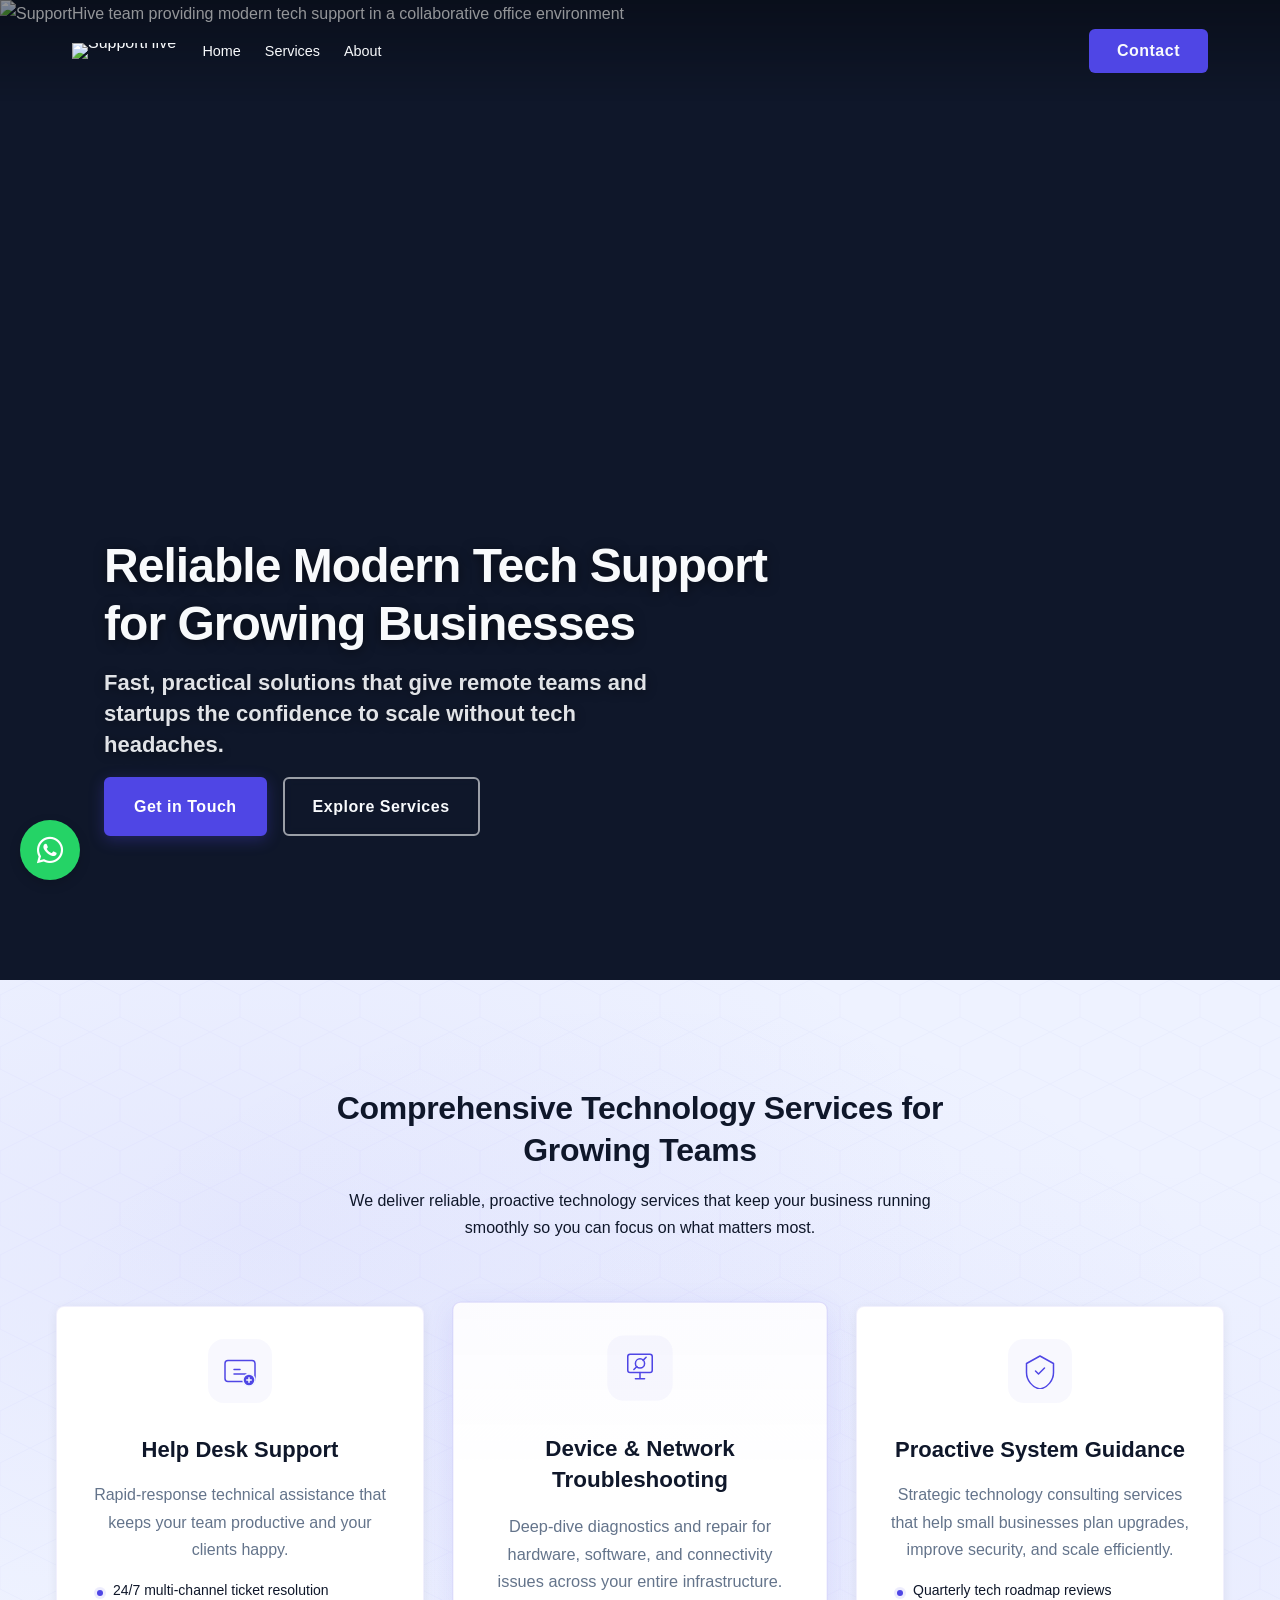
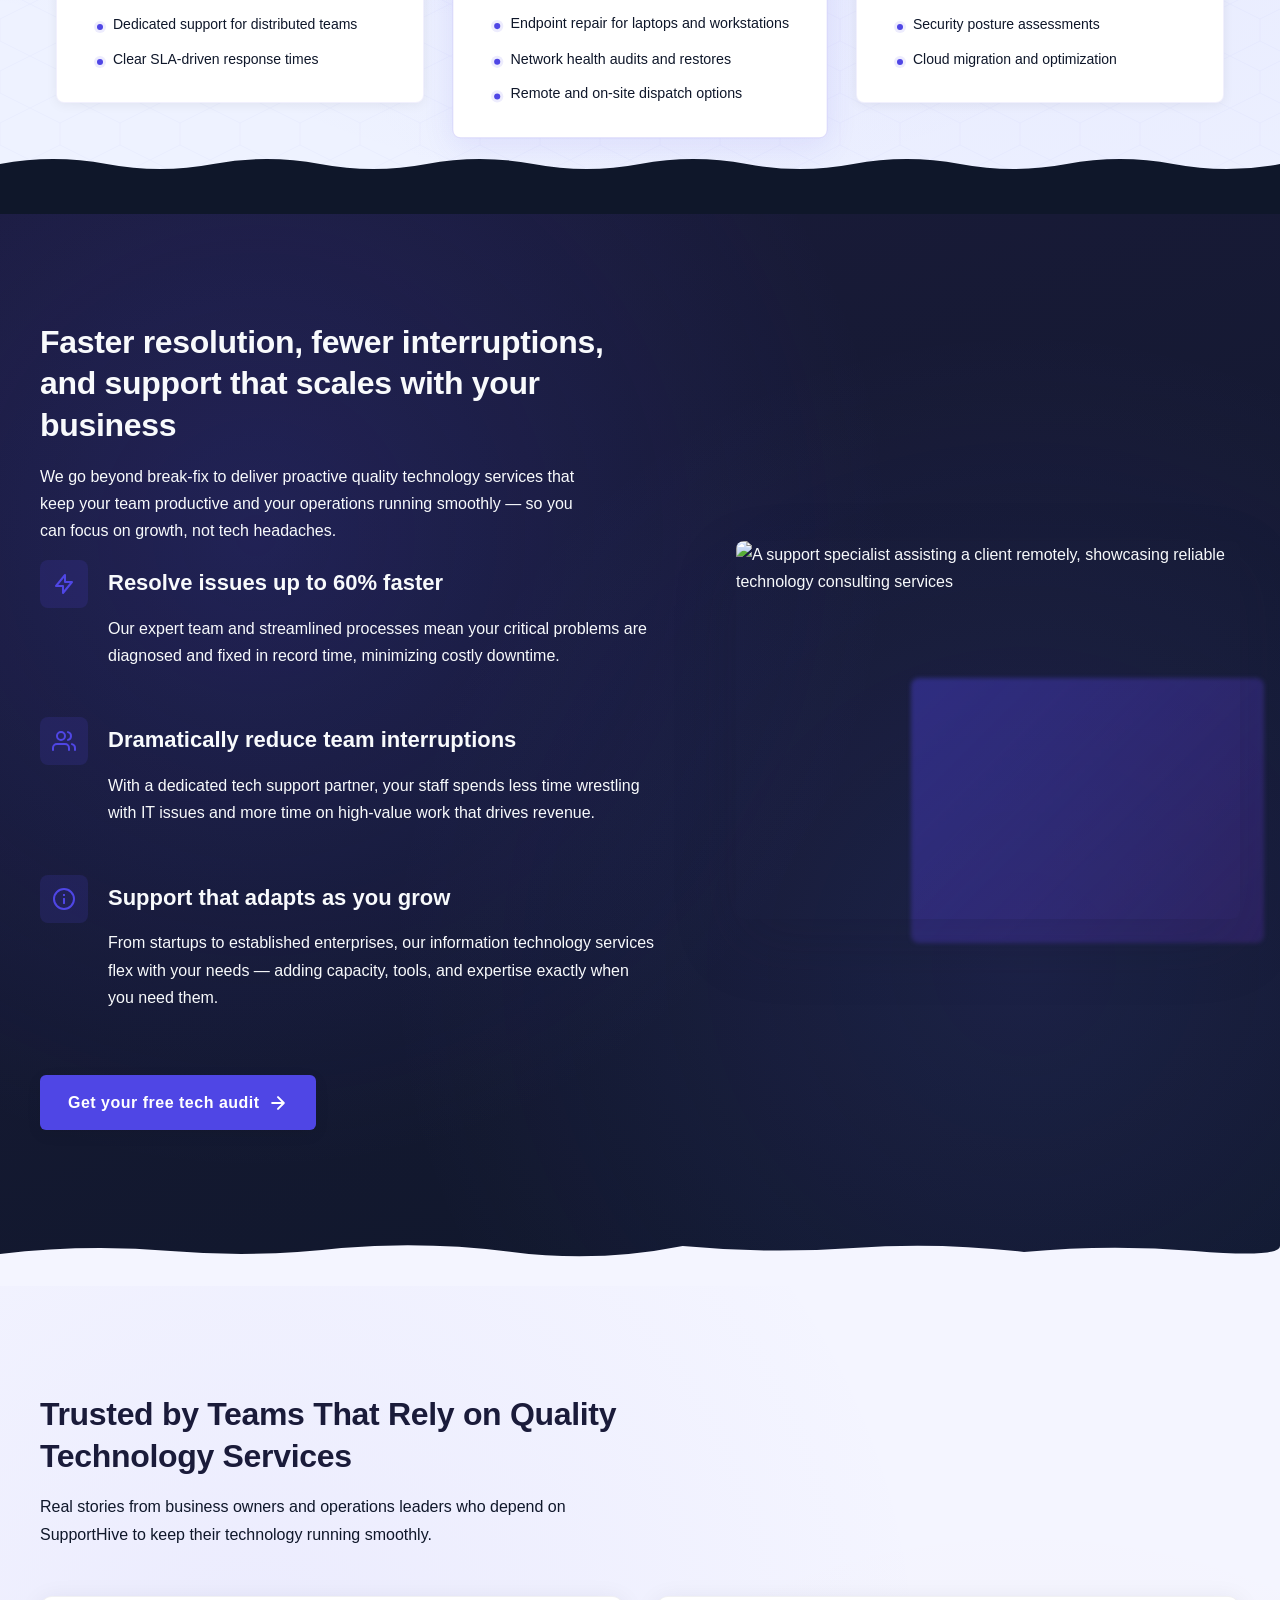
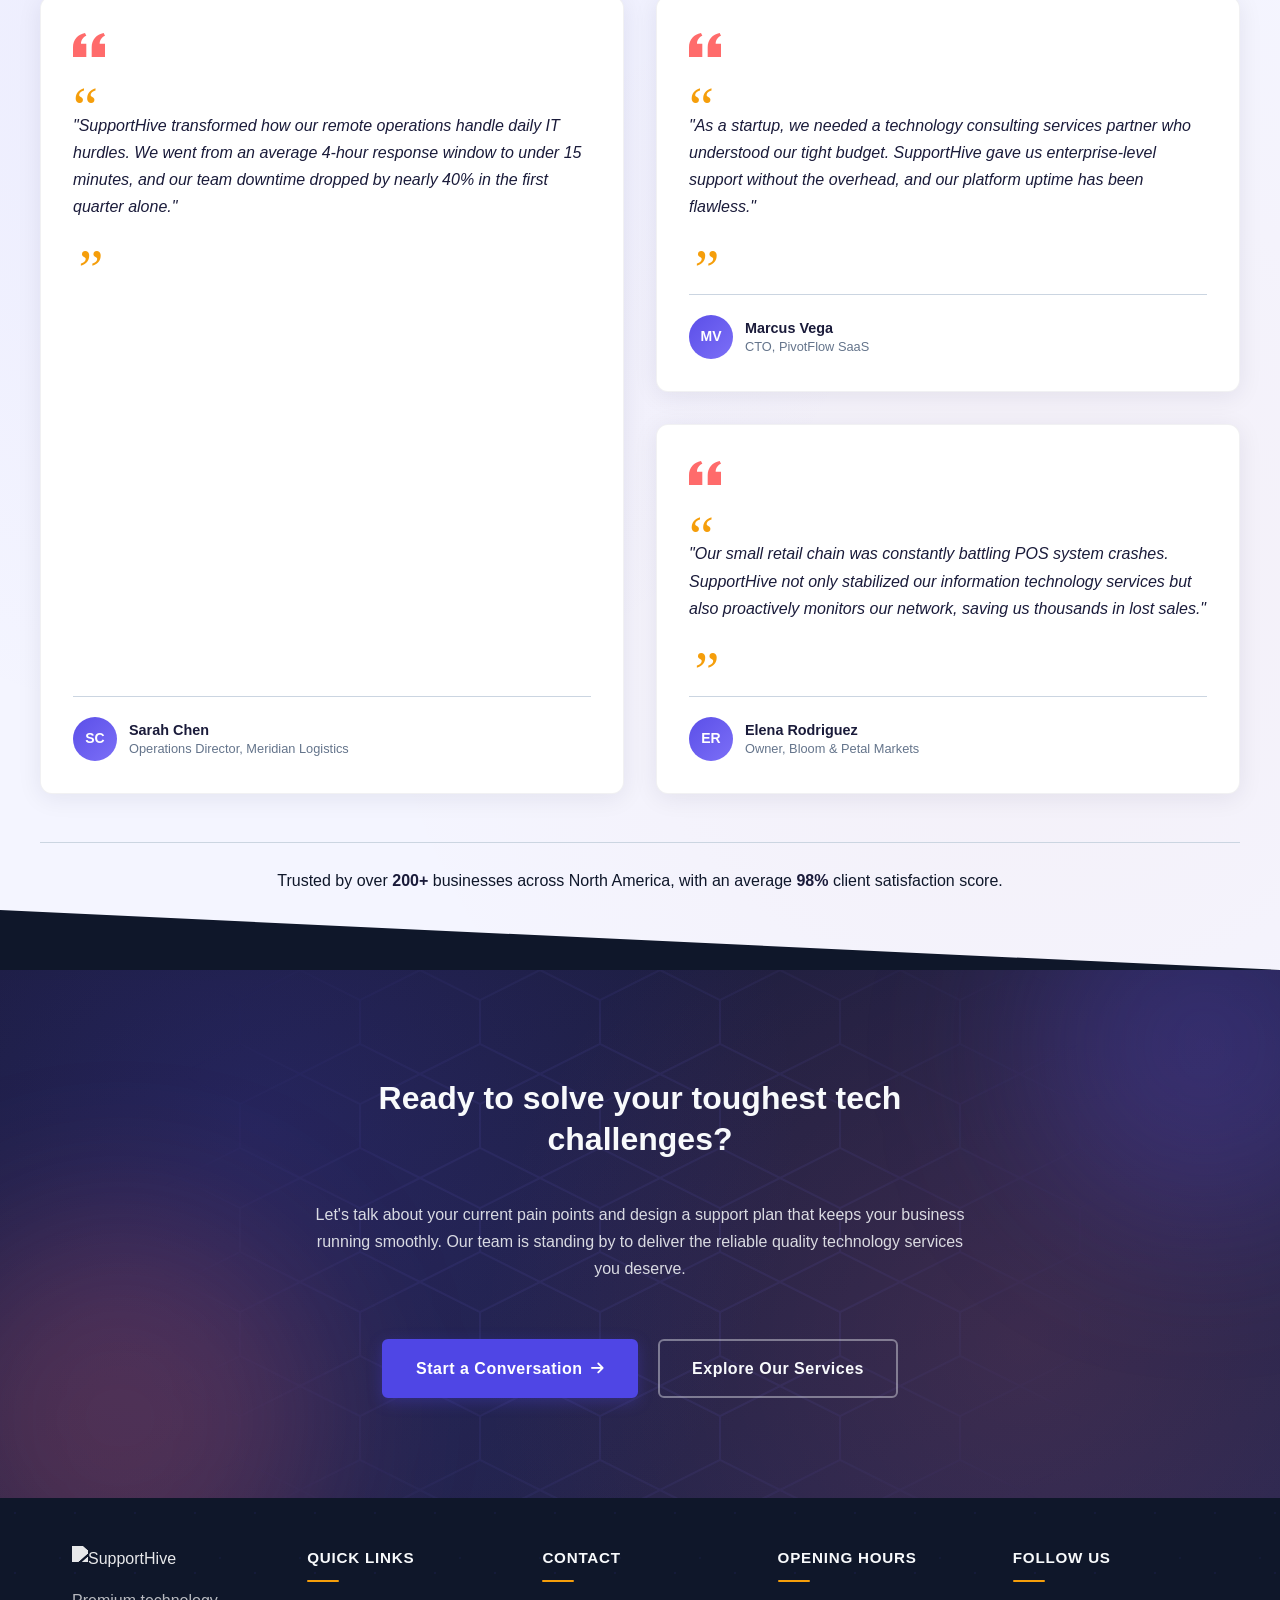
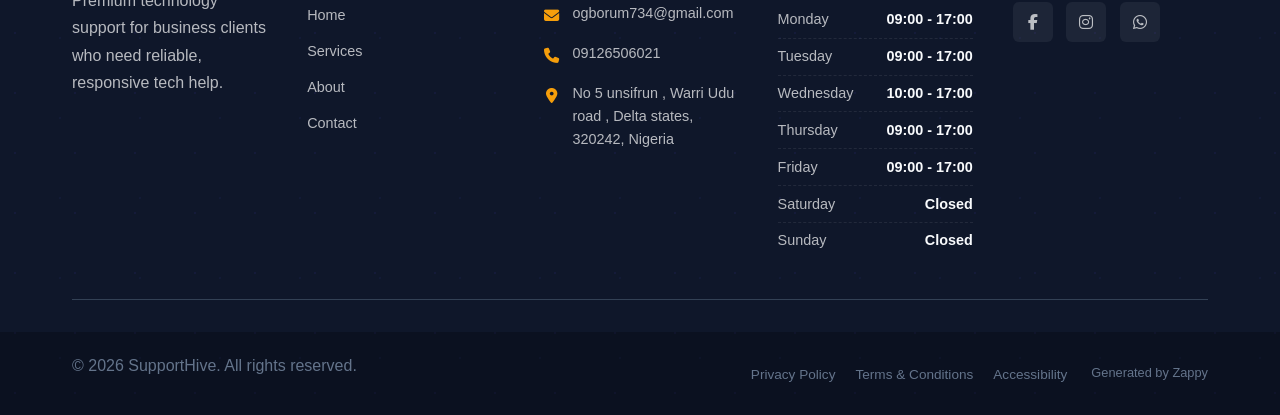
==== commit 2f3ab113: "Background sync: Progressive GitHub Sync" ====
--- a/public/index.html
+++ b/public/index.html
@@ -1 +1 @@
-<!doctype html><html lang="en"><head><meta charset="UTF-8"><meta content="width=device-width,initial-scale=1" name="viewport"><meta content="index, follow" name="robots"><title>Solve Every Tech Glitch with Quality Technology Services — SupportHive</title><meta content="Experience reliable quality technology services that turn your tech frustrations into seamless solutions. From instant troubleshooting to full-scale IT support, SupportHive keeps your digital world running smoothly. Get expert help now." name="description"><meta content="quality technology services, l and t technology services, tech support, IT solutions, reliable tech help" name="keywords"><link href="/assets/favicon.ico" rel="icon" type="image/x-icon"><link href="/assets/favicon-16x16.png" rel="icon" type="image/png" sizes="16x16"><link href="/assets/favicon-32x32.png" rel="icon" type="image/png" sizes="32x32"><link href="/assets/favicon-48x48.png" rel="icon" type="image/png" sizes="48x48"><link href="/assets/favicon-192x192.png" rel="icon" type="image/png" sizes="192x192"><link href="/assets/favicon-512x512.png" rel="icon" type="image/png" sizes="512x512"><link href="/assets/apple-touch-icon.png" rel="apple-touch-icon"><script>!function(){"use strict";var t="7a2a07a9-bfe8-4bcd-bfa1-5b71087aa94e",e="https://api.zappy5.com/api/analytics/track",a=18e5,n=2592e6,o=!0,i=!0,r=!0;var s=function(){var e="zappy_visitor_"+t,a=null;try{if(a=localStorage.getItem(e)){var o=JSON.parse(a),i=Date.now();if(i-o.created<n)return o.lastSeen=i,localStorage.setItem(e,JSON.stringify(o)),o.id}}catch(t){console.warn("Zappy Analytics: LocalStorage not available")}var r="zv_"+Date.now()+"_"+Math.random().toString(36).substr(2,9);try{localStorage.setItem(e,JSON.stringify({id:r,created:Date.now(),lastSeen:Date.now()}))}catch(t){}return r}(),c=function(){var e="zappy_session_"+t,n=null;try{if(n=sessionStorage.getItem(e)){var o=JSON.parse(n),i=Date.now();if(i-o.timestamp<a)return o.timestamp=i,sessionStorage.setItem(e,JSON.stringify(o)),o.id}}catch(t){console.warn("Zappy Analytics: SessionStorage not available")}var r="zs_"+Date.now()+"_"+Math.random().toString(36).substr(2,9);try{sessionStorage.setItem(e,JSON.stringify({id:r,timestamp:Date.now()}))}catch(t){}return r}();function l(a,n){n=n||{};var o={website_id:t,event_type:a,page_path:window.location.pathname,referrer:document.referrer||"direct",visitor_id:s,session_id:c,metadata:n};if(navigator.sendBeacon){var i=new Blob([JSON.stringify(o)],{type:"application/json"});navigator.sendBeacon(e,i)}else fetch(e,{method:"POST",headers:{"Content-Type":"application/json"},body:JSON.stringify(o),keepalive:!0}).catch(function(t){console.warn("Zappy Analytics: Failed to track event",t)})}o&&l("pageview",{title:document.title,url:window.location.href}),i&&document.addEventListener("click",function(t){var e=t.target;if("BUTTON"===e.tagName||e.closest("button")){var a="BUTTON"===e.tagName?e:e.closest("button");l("click",{element:"button",text:a.textContent.trim().substring(0,100),id:a.id||null,class:a.className||null})}else if("A"===e.tagName||e.closest("a")){var n="A"===e.tagName?e:e.closest("a");l("navigation",{element:"link",text:n.textContent.trim().substring(0,100),href:n.href,external:n.hostname!==window.location.hostname})}},!0),r&&document.addEventListener("submit",function(t){var e=t.target;l("form_submit",{form_id:e.id||null,form_name:e.name||null,form_action:e.action||null,form_method:e.method||"GET"})},!0);var d=Date.now();window.addEventListener("beforeunload",function(){l("page_unload",{time_on_page:Math.floor((Date.now()-d)/1e3),page_path:window.location.pathname})}),window.zappyAnalytics={track:l,getVisitorId:function(){return s},getSessionId:function(){return c}}}()</script><meta content="Solve Every Tech Glitch with Quality Technology Services — SupportHive" property="og:title"><meta content="Experience reliable quality technology services that turn your tech frustrations into seamless solutions. From instant troubleshooting to full-scale IT support, SupportHive keeps your digital world running smoothly. Get expert help now." property="og:description"><meta content="summary_large_image" name="twitter:card"><meta content="Solve Every Tech Glitch with Quality Technology Services — SupportHive" name="twitter:title"><meta content="Experience reliable quality technology services that turn your tech frustrations into seamless solutions. From instant troubleshooting to full-scale IT support, SupportHive keeps your digital world running smoothly. Get expert help now." name="twitter:description"><meta content="website" property="og:type"><meta content="en_US" property="og:locale"><link href="https://cdnjs.cloudflare.com/ajax/libs/font-awesome/6.4.0/css/all.min.css" rel="stylesheet"><style>.skip-link{position:absolute;top:0;left:0;transform:translateY(-200%);padding:12px 18px;background:var(--bg-dark,#1a1a1a);color:var(--text-light,#fff);font-weight:600;border-radius:0 0 8px 0;z-index:10000}.skip-link:focus{transform:none;outline:2px solid var(--ring,#fff);outline-offset:2px}:focus-visible{outline:2px solid var(--ring,currentColor);outline-offset:3px}</style><link href="/assets/favicon.ico" rel="icon" type="image/x-icon"><link href="/assets/favicon-16x16.png" rel="icon" type="image/png" sizes="16x16"><link href="/assets/favicon-32x32.png" rel="icon" type="image/png" sizes="32x32"><link href="/assets/favicon-48x48.png" rel="icon" type="image/png" sizes="48x48"><link href="/assets/favicon-192x192.png" rel="icon" type="image/png" sizes="192x192"><link href="/assets/favicon-512x512.png" rel="icon" type="image/png" sizes="512x512"><link href="/assets/apple-touch-icon.png" rel="apple-touch-icon"><link href="https://cdn.jsdelivr.net/npm/vanilla-cookieconsent@3/dist/cookieconsent.css" rel="stylesheet"><script src="https://cdn.jsdelivr.net/npm/vanilla-cookieconsent@3/dist/cookieconsent.umd.js"></script><script src="https://cdn.jsdelivr.net/gh/mickidum/acc_toolbar/acctoolbar/acctoolbar.min.js"></script><link href="/styles.css" rel="stylesheet"><script>window.ZAPPY_WEBSITE_ID="7a2a07a9-bfe8-4bcd-bfa1-5b71087aa94e",window.ZAPPY_API_BASE="https://api.zappy5.com"</script><style id="zappy-dropdown-submenu-styles">#navMenu li:has(.sub-menu),.nav-menu li:has(.sub-menu),.navbar li:has(.sub-menu),nav li:has(.sub-menu){position:relative}#navMenu .sub-menu,.nav-menu .sub-menu,.navbar .sub-menu,nav .sub-menu{display:block!important;position:absolute!important;top:100%;left:0;min-width:220px;background:#fff;border-radius:8px;box-shadow:0 8px 25px rgba(0,0,0,.15);padding:8px 0;opacity:0;visibility:hidden;transform:translateY(10px);transition:all .3s ease;z-index:1000;list-style:none;pointer-events:none}#navMenu li:hover>.sub-menu,.nav-menu li:hover>.sub-menu,.navbar li:hover>.sub-menu,nav li:hover>.sub-menu{opacity:1!important;visibility:visible!important;transform:translateY(0)!important;pointer-events:auto!important}.sub-menu li{list-style:none;margin:0;padding:0}.sub-menu a{display:block!important;padding:10px 16px!important;color:var(--text-dark,#333)!important;font-weight:500;text-decoration:none;white-space:nowrap;transition:background-color .2s}.sub-menu .zappy-nav-child>a{padding-left:28px!important;font-size:.9em!important;opacity:.85!important}[dir=rtl] .sub-menu .zappy-nav-child>a,html[lang=ar] .sub-menu .zappy-nav-child>a,html[lang=he] .sub-menu .zappy-nav-child>a{padding-left:10px!important;padding-right:28px!important}.sub-menu .zappy-nav-parent>a{font-weight:600!important}.sub-menu a:hover{background-color:#f5f5f5}[dir=rtl] .nav-menu .sub-menu,[dir=rtl] .navbar .sub-menu,[dir=rtl] nav .sub-menu,html[lang=ar] .nav-menu .sub-menu,html[lang=ar] .navbar .sub-menu,html[lang=ar] nav .sub-menu,html[lang=he] .nav-menu .sub-menu,html[lang=he] .navbar .sub-menu,html[lang=he] nav .sub-menu{left:auto!important;right:0!important}.sub-menu:empty,.sub-menu:not(:has(li)):not(:has(> a)),.sub-menu:not(:has(li:not(.zappy-hidden-menu-item))):not(:has(> a)){display:none!important;opacity:0!important;visibility:hidden!important;pointer-events:none!important}li:has(.menu-group-title):hover>.sub-menu{opacity:1!important;visibility:visible!important;transform:translateY(0)!important;pointer-events:auto!important}#navMenu>li>.menu-group-title,.nav-menu>li>.menu-group-title{display:inline-block;padding:.5rem 1rem;cursor:default;user-select:none}@media (max-width:768px){#navMenu .sub-menu,.nav-menu .sub-menu,.navbar .sub-menu,nav .sub-menu{position:static!important;transform:none!important;box-shadow:none!important;background:0 0!important;max-height:0;overflow:hidden;opacity:0;visibility:hidden;transition:max-height .3s ease,opacity .3s ease;padding:0!important;border-radius:0!important}#navMenu .sub-menu.mobile-expanded,.nav-menu .sub-menu.mobile-expanded,.navbar .sub-menu.mobile-expanded{max-height:none!important;overflow-y:visible!important;opacity:1!important;visibility:visible!important;padding:8px 0 8px 16px!important}[dir=rtl] .sub-menu.mobile-expanded,html[lang=he] .sub-menu.mobile-expanded{padding:8px 16px 8px 0!important}#navMenu li:hover>.sub-menu,.nav-menu li:hover>.sub-menu,.navbar li:hover>.sub-menu,nav li:hover>.sub-menu{opacity:0;visibility:hidden;pointer-events:none}#navMenu li>.sub-menu.mobile-expanded,.nav-menu li>.sub-menu.mobile-expanded,.navbar li>.sub-menu.mobile-expanded,nav li>.sub-menu.mobile-expanded{opacity:1!important;visibility:visible!important;pointer-events:auto!important}#navMenu li:has(.sub-menu),.nav-menu li:has(.sub-menu),.navbar li:has(.sub-menu),nav li:has(.sub-menu){display:flex!important;flex-wrap:wrap!important;align-items:center!important;position:relative!important;min-height:44px!important}#navMenu li:has(.sub-menu)>a,.nav-menu li:has(.sub-menu)>a,.navbar li:has(.sub-menu)>a,nav li:has(.sub-menu)>a{flex:1!important;min-width:0!important}#navMenu li:has(.sub-menu)>.menu-group-title,.nav-menu li:has(.sub-menu)>.menu-group-title,.navbar li:has(.sub-menu)>.menu-group-title,nav li:has(.sub-menu)>.menu-group-title{flex:1!important;min-width:0!important;padding:0!important;line-height:inherit!important}#navMenu li:has(.sub-menu)>.sub-menu,.nav-menu li:has(.sub-menu)>.sub-menu,.navbar li:has(.sub-menu)>.sub-menu,nav li:has(.sub-menu)>.sub-menu{flex-basis:100%!important;width:100%!important}#navMenu li:has(.sub-menu)>a [class*=arrow],#navMenu li:has(.sub-menu)>a [class*=chevron],.nav-menu li:has(.sub-menu)>a .fa-angle-down,.nav-menu li:has(.sub-menu)>a .fa-chevron-down,.nav-menu li:has(.sub-menu)>a [class*=arrow],.nav-menu li:has(.sub-menu)>a [class*=chevron],nav li:has(.sub-menu)>a [class*=arrow],nav li:has(.sub-menu)>a [class*=chevron]{display:none!important;visibility:hidden!important}.mobile-submenu-toggle{display:flex!important;align-items:center!important;justify-content:center!important;width:44px!important;height:auto!important;background:0 0!important;border:none!important;cursor:pointer!important;color:var(--text-light)!important;position:static!important;flex-shrink:0!important;align-self:stretch!important;z-index:2!important;padding:0!important;margin:0!important}.mobile-submenu-toggle::after{content:''!important;width:0!important;height:0!important;border-left:6px solid transparent!important;border-right:6px solid transparent!important;border-top:7px solid currentColor!important;transition:transform .3s ease!important}.mobile-submenu-toggle.expanded::after{transform:rotate(180deg)!important}.sub-menu a{padding:10px 0!important;display:block!important;color:var(--text-light)!important;white-space:normal!important}.sub-menu .zappy-nav-child>a{padding-left:28px!important;font-size:.9em!important;opacity:.85!important}[dir=rtl] .sub-menu .zappy-nav-child>a,html[lang=ar] .sub-menu .zappy-nav-child>a,html[lang=he] .sub-menu .zappy-nav-child>a{padding-left:0!important;padding-right:28px!important}.sub-menu .zappy-nav-parent>a{font-weight:600!important}#navMenu.active,.nav-menu.active{max-width:100vw!important;overflow-x:hidden!important;box-sizing:border-box!important}.navbar .sub-menu li a,.zappy-products-dropdown .sub-menu a,nav.navbar .sub-menu li a{color:var(--text-light)!important}}@media (min-width:769px){.mobile-submenu-toggle{display:none!important}}</style><style id="zappy-widget-visibility">html[dir=rtl] .whatsapp-float{right:20px!important;left:auto!important}html:not([dir]) .whatsapp-float,html[dir=ltr] .whatsapp-float{left:20px!important;right:auto!important}html[dir=rtl] #mic-access-tool-general-button,html[dir=rtl] #mic-init-access-tool #mic-access-tool-general-button,html[dir=rtl] #mic-init-access-tool .mic-access-tool-general-button,html[dir=rtl] ._access-icon,html[dir=rtl] .mic-access-tool-general-button{left:20px!important;right:auto!important}html:not([dir]) #mic-access-tool-general-button,html:not([dir]) #mic-init-access-tool #mic-access-tool-general-button,html:not([dir]) #mic-init-access-tool .mic-access-tool-general-button,html:not([dir]) ._access-icon,html:not([dir]) .mic-access-tool-general-button,html[dir=ltr] #mic-access-tool-general-button,html[dir=ltr] #mic-init-access-tool #mic-access-tool-general-button,html[dir=ltr] #mic-init-access-tool .mic-access-tool-general-button,html[dir=ltr] ._access-icon,html[dir=ltr] .mic-access-tool-general-button{right:20px!important;left:auto!important}@media (max-width:768px){.whatsapp-float{display:flex!important}}@media (min-width:769px){.whatsapp-float{display:flex!important}}@media (max-width:768px){#mic-access-tool-general-button,#mic-init-access-tool #mic-access-tool-general-button,#mic-init-access-tool .mic-access-tool-general-button,._access-icon,.mic-access-tool-general-button{display:flex!important;visibility:visible!important;opacity:1!important;pointer-events:auto!important}#mic-access-tool-box.opened-mic-access-tool,#mic-init-access-tool #mic-access-tool-box.opened-mic-access-tool,.mic-access-tool-box.opened-mic-access-tool{visibility:visible!important;opacity:1!important;pointer-events:auto!important}}@media (min-width:769px){#mic-access-tool-general-button,#mic-init-access-tool #mic-access-tool-general-button,#mic-init-access-tool .mic-access-tool-general-button,._access-icon,.mic-access-tool-general-button{display:flex!important;visibility:visible!important;opacity:1!important;pointer-events:auto!important}#mic-access-tool-box.opened-mic-access-tool,#mic-init-access-tool #mic-access-tool-box.opened-mic-access-tool,.mic-access-tool-box.opened-mic-access-tool{visibility:visible!important;opacity:1!important;pointer-events:auto!important}}</style></head><body><a href="#main" class="skip-link">Skip to main content</a><nav class="navbar"><button aria-label="Menu" class="mobile-toggle" id="mobileToggle"><svg viewBox="0 0 24 24" fill="none" height="24" width="24" class="hamburger-icon"><path d="M3 12h18M3 6h18M3 18h18" stroke="currentColor" stroke-width="2" stroke-linecap="round"></path></svg> <svg viewBox="0 0 24 24" fill="none" height="24" width="24" class="close-icon" style="display:none"><path d="M18 6L6 18M6 6l12 12" stroke="currentColor" stroke-width="2" stroke-linecap="round"></path></svg></button> <button aria-label="Call" class="phone-header-btn" data-phone="09126506021"><svg viewBox="0 0 24 24" fill="currentColor" height="20" width="20"><path d="M22 16.92v3a2 2 0 0 1-2.18 2 19.79 19.79 0 0 1-8.63-3.07 19.5 19.5 0 0 1-6-6 19.79 19.79 0 0 1-3.07-8.67A2 2 0 0 1 4.11 2h3a2 2 0 0 1 2 1.72 12.84 12.84 0 0 0 .7 2.81 2 2 0 0 1-.45 2.11L8.09 9.91a16 16 0 0 0 6 6l1.27-1.27a2 2 0 0 1 2.11-.45 12.84 12.84 0 0 0 2.81.7A2 2 0 0 1 22 16.92z"></path></svg></button><div class="nav-container"><div class="nav-brand"><a href="/" class="logo-link"><img alt="SupportHive" class="logo" src="/assets/site-home-image-1.webp"></a></div><ul class="nav-menu" id="navMenu"><li><a href="/">Home</a></li><li><a href="/services">Services</a></li><li><a href="/about">About</a></li></ul><div class="nav-cta-container"><a href="/contact" class="nav-cta-btn">Contact</a></div></div></nav><script>window.addEventListener("load",function(){const e=document.querySelector(".navbar, nav, header");if(!e)return void console.log("[Navbar] Navbar element not found");let t=document.getElementById("mobileToggle")||document.querySelector(".mobile-toggle")||document.querySelector(".hamburger")||document.querySelector(".hamburger-menu")||document.querySelector(".menu-toggle")||document.querySelector(".burger-menu")||document.querySelector('[aria-label="Menu"]')||document.querySelector('[aria-label="תפריט"]');const n=document.querySelector(".phone-header-btn"),o=window.getComputedStyle(e);let r=o.backgroundColor;if(console.log("[Navbar] Initial navbar background:",r),"transparent"===r||"rgba(0, 0, 0, 0)"===r||r.startsWith("rgba")&&r.includes(", 0)")){const e=o.backgroundImage;if(e&&"none"!==e)console.log("[Navbar] Navbar has background image/gradient, using dark text"),r="rgb(240, 240, 240)";else{const e=window.getComputedStyle(document.body).backgroundColor;console.log("[Navbar] Navbar transparent, using body background:",e),r=e}}const a=r.match(/\d+/g);if(a&&a.length>=3){const e=(.299*parseInt(a[0])+.587*parseInt(a[1])+.114*parseInt(a[2]))/255;console.log("[Navbar] Mobile button colors preserved from Claude CSS (luminance:",e.toFixed(2)+")");const o=document.createElement("style");o.id="zappy-mobile-nav-fix";document.documentElement.lang;document.documentElement.dir,o.textContent='\n        /* Hide mobile buttons on desktop, show only on mobile */\n        @media (min-width: 769px) {\n          .mobile-toggle,\n          .phone-header-btn {\n            display: none !important;\n          }\n        }\n        \n        /* Show and position mobile buttons correctly on mobile */\n        @media (max-width: 768px) {\n          .navbar,\n          nav.navbar {\n            min-height: 70px !important;\n          }\n\n          .mobile-toggle,\n          .phone-header-btn {\n            position: absolute !important;\n            top: 0 !important;\n            bottom: 0 !important;\n            margin-top: auto !important;\n            margin-bottom: auto !important;\n            transform: none !important;\n            z-index: 1001 !important;\n            display: flex !important;\n            align-items: center !important;\n            justify-content: center !important;\n            width: 36px !important;\n            height: 36px !important;\n            border-radius: 50% !important;\n            border: none !important;\n            cursor: pointer !important;\n            padding: 6px !important;\n            background: none !important;\n            color: var(--nav-text, var(--text-light)) !important;\n            touch-action: manipulation !important;\n            -webkit-tap-highlight-color: transparent !important;\n          }\n\n          html[data-zappy-site-type="ecommerce"] .phone-header-btn,\n          body[data-zappy-site-type="ecommerce"] .phone-header-btn,\n          html[data-zappy-site-type="ecommerce"] header .phone-header-btn,\n          html[data-zappy-site-type="ecommerce"] nav .phone-header-btn {\n            display: none !important;\n            visibility: hidden !important;\n            width: 0 !important;\n            height: 0 !important;\n            min-width: 0 !important;\n            overflow: hidden !important;\n          }\n          \n          /* LTR positioning (default): hamburger LEFT, phone RIGHT */\n          html:not([dir="rtl"]):not([lang="he"]):not([lang="ar"]) .mobile-toggle,\n          html[dir="ltr"] .mobile-toggle {\n            left: 12px !important;\n            right: auto !important;\n          }\n          html:not([dir="rtl"]):not([lang="he"]):not([lang="ar"]) .phone-header-btn,\n          html[dir="ltr"] .phone-header-btn {\n            right: 12px !important;\n            left: auto !important;\n          }\n          \n          /* RTL positioning: hamburger RIGHT, phone LEFT */\n          html[dir="rtl"] .mobile-toggle,\n          html[lang="he"] .mobile-toggle,\n          html[lang="ar"] .mobile-toggle {\n            right: 12px !important;\n            left: auto !important;\n          }\n          html[dir="rtl"] .phone-header-btn,\n          html[lang="he"] .phone-header-btn,\n          html[lang="ar"] .phone-header-btn {\n            left: 12px !important;\n            right: auto !important;\n          }\n          \n          /* CRITICAL: Ensure nav-container has min-height on mobile */\n          /* All children are positioned absolutely/fixed on mobile, so height:auto collapses to 0 */\n          .nav-container {\n            min-height: 70px !important;\n            position: relative !important;\n          }\n          \n          /* Ensure SVG icons are properly sized and inherit color */\n          .mobile-toggle svg,\n          .phone-header-btn svg {\n            width: 24px !important;\n            height: 24px !important;\n            /* Don\'t force display - let JavaScript control hamburger/close toggle */\n          }\n          \n          /* Reset nav-cta-container on mobile - remove desktop box-shadow/padding */\n          /* that creates a visible ghost box when CTA button is hidden */\n          .nav-cta-container {\n            box-shadow: none !important;\n            padding: 0 !important;\n          }\n          \n          /* Hide nav-cta-container entirely on mobile when there\'s no lang-switcher */\n          /* (only the CTA button is inside, and it\'s hidden on mobile) */\n          .nav-cta-container:not(:has(.lang-switcher)) {\n            display: none !important;\n          }\n          \n          /* CRITICAL: Prevent hero image fade gradient from bleeding over headline text */\n          /* The .image-fade-gradient has bottom: -30px (extends below parent) */\n          /* On mobile stacked layout, this overlaps the h1 text below the image */\n          .hero-image-column {\n            overflow: hidden !important;\n          }\n          .image-fade-gradient {\n            bottom: 0 !important;\n          }\n          \n          /* Hide desktop language switcher on mobile - hamburger menu handles it */\n          /* High specificity to override stored CSS */\n          .lang-switcher,\n          .nav-cta-container .lang-switcher,\n          .nav-container .lang-switcher,\n          .navbar .lang-switcher,\n          .navbar .nav-cta-container .lang-switcher {\n            display: none !important;\n          }\n        }\n      ';const r=document.getElementById("zappy-mobile-nav-fix");r&&r.remove(),document.head.appendChild(o),console.log("[Navbar] Critical CSS injected for mobile nav positioning");const i=window.innerWidth<=768;if(t){const e=t.querySelector(".hamburger-icon"),n=t.querySelector(".close-icon");e&&(e.style.setProperty("width","24px","important"),e.style.setProperty("height","24px","important"),e.style.setProperty("display","block","important")),n&&(n.style.setProperty("width","24px","important"),n.style.setProperty("height","24px","important"),n.style.setProperty("display","none","important")),i?(t.style.setProperty("position","absolute","important"),t.style.setProperty("top","0","important"),t.style.setProperty("bottom","0","important"),t.style.setProperty("margin-top","auto","important"),t.style.setProperty("margin-bottom","auto","important"),t.style.setProperty("transform","none","important"),t.style.setProperty("z-index","1001","important"),t.style.removeProperty("left"),t.style.removeProperty("right"),console.log("[Navbar] Mobile toggle positioning applied (mobile viewport)")):(t.style.removeProperty("position"),t.style.removeProperty("top"),t.style.removeProperty("transform"),t.style.removeProperty("z-index"),t.style.removeProperty("left"),t.style.removeProperty("right"),console.log("[Navbar] Desktop viewport - cleared mobile toggle inline positioning"))}if(n){const e=n.querySelector("svg");e&&(e.style.width="24px",e.style.height="24px",e.setAttribute("width","24"),e.setAttribute("height","24")),i?(n.style.setProperty("position","absolute","important"),n.style.setProperty("top","0","important"),n.style.setProperty("bottom","0","important"),n.style.setProperty("margin-top","auto","important"),n.style.setProperty("margin-bottom","auto","important"),n.style.setProperty("transform","none","important"),n.style.setProperty("z-index","1001","important"),n.style.removeProperty("left"),n.style.removeProperty("right"),console.log("[Navbar] Phone button positioning applied (mobile viewport)")):(n.style.removeProperty("position"),n.style.removeProperty("top"),n.style.removeProperty("transform"),n.style.removeProperty("z-index"),n.style.removeProperty("left"),n.style.removeProperty("right"),console.log("[Navbar] Desktop viewport - cleared phone button inline positioning"))}}else console.log("[Navbar] Could not parse background color:",r);t=document.getElementById("mobileToggle")||document.querySelector(".mobile-toggle")||document.querySelector(".hamburger")||document.querySelector(".hamburger-menu")||document.querySelector(".menu-toggle")||document.querySelector(".burger-menu")||document.querySelector('[aria-label="Menu"]')||document.querySelector('[aria-label="תפריט"]');const i=document.getElementById("navMenu")||document.querySelector(".nav-menu")||document.querySelector(".nav-links")||document.querySelector("nav ul:not(.submenu)");if(!t||!i)return void console.log("[Navbar] Mobile toggle or menu not found:",{toggle:!!t,menu:!!i});i.id||(i.id="navMenu"),console.log("[Navbar] Initializing mobile menu...");const l=t.cloneNode(!0);t.parentNode.replaceChild(l,t);var s=0;function p(e){var t=Date.now();t-s<300||(s=t,function(e){e.preventDefault(),e.stopPropagation();const t=l.querySelector(".hamburger-icon"),n=l.querySelector(".close-icon");i.classList.contains("active")?(i.classList.remove("active"),t&&t.style.setProperty("display","block","important"),n&&n.style.setProperty("display","none","important"),document.body.style.overflow="",console.log("[Navbar] Menu closed")):(i.classList.add("active"),t&&t.style.setProperty("display","none","important"),n&&n.style.setProperty("display","block","important"),document.body.style.overflow="hidden",console.log("[Navbar] Menu opened"))}(e))}l.addEventListener("click",p),l.addEventListener("touchend",p),i.querySelectorAll("a").forEach(function(e){e.addEventListener("click",function(){if("#"===this.getAttribute("href"))return;const e=l.querySelector(".hamburger-icon"),t=l.querySelector(".close-icon");i.classList.remove("active"),e&&e.style.setProperty("display","block","important"),t&&t.style.setProperty("display","none","important"),document.body.style.overflow="",console.log("[Navbar] Menu closed (link clicked)")})});var m=i.querySelectorAll(".dropdown-toggle");m.forEach(function(e){e.addEventListener("click",function(e){e.preventDefault(),e.stopPropagation();var t=this.closest(".nav-dropdown");t&&(t.parentNode.querySelectorAll(".nav-dropdown.open").forEach(function(e){e!==t&&e.classList.remove("open")}),t.classList.toggle("open"),console.log("[Navbar] Dropdown toggled:",t.classList.contains("open")?"open":"closed"))})}),document.addEventListener("click",function(e){e.target.closest(".nav-dropdown")||document.querySelectorAll(".nav-dropdown.open").forEach(function(e){e.classList.remove("open")})}),console.log("[Navbar] Dropdown handlers initialized for "+m.length+" dropdowns"),n&&n.addEventListener("click",function(){const e=document.querySelectorAll('a[href^="tel:"]'),t=e.length>0?e[0].getAttribute("href").replace("tel:",""):"09126506021";window.location.href="tel:"+t,console.log("[Navbar] Phone button clicked")}),console.log("[Navbar] Mobile menu initialized successfully")})</script><main id="main"><section class="home-hero-section" data-band-index="0" data-layout-spec="Home-hero" id="zappy-section-1781079076573-8603" data-hero-type="fullscreen-scrim" data-zappy-bg-color="" data-zappy-bg-image="assets/site-home-hero-image-1.webp" data-zappy-bg-overlay-color="#0f172a" data-zappy-bg-overlay-opacity="90" data-zappy-bg-type="image" data-zappy-bg-video-type="" data-zappy-bg-video-url=""><div class="home-hero-section__bg-wrapper"><img alt="SupportHive team providing modern tech support in a collaborative office environment" class="home-hero-section__bg-img" src="/assets/site-home-hero-image-1.webp" data-context="A modern, bright collaborative technology support environment: diverse professionals working together across laptops, tablets, and video calls in a refined hybrid office setting with abstract signal-wave light effects and a subtle honeycomb texture integrated into the scene." data-element-id="img-1781080440775-zrcuwzc21" data-element-type="image" data-placeholder="home-hero-image-1" height="600" loading="eager" width="1200" data-hero-background="true" data-hero-bg="true" fetchpriority="high"></div><div class="home-hero-section__scrim" aria-hidden="true" style="opacity:1"></div><div class="home-hero-section__decor" aria-hidden="true"><svg viewBox="0 0 400 400" data-no-icon-edit="true" class="home-hero-section__hex-grid"><pattern height="104" id="hex-pattern" patternUnits="userSpaceOnUse" width="60" x="0" y="0"><path d="M30 0 L60 17.5 L60 52.5 L30 70 L0 52.5 L0 17.5 Z" stroke="var(--primary)" stroke-width="1" fill="none" opacity="0.08"></path></pattern><rect height="100%" width="100%" fill="url(#hex-pattern)"></rect></svg></div><div class="home-hero-section__overlay"><div class="home-hero-section__content"><h1 class="home-hero-section__headline">Reliable Modern Tech Support for Growing Businesses</h1><h3 class="home-hero-section__subtitle">Fast, practical solutions that give remote teams and startups the confidence to scale without tech headaches.</h3><div class="home-hero-section__ctas"><a href="/contact" class="home-hero-section__cta home-hero-section__cta--primary">Get in Touch</a> <a href="/services" class="home-hero-section__cta home-hero-section__cta--secondary" data-element-id="btn-1781080452062-mymsw8jk1" data-element-type="button" data-native-element="true" style="outline:currentcolor;border-color:rgb(248, 250, 252) !important;color:rgb(255, 255, 255) !important;background-color:rgb(248, 250, 252) !important;background-image:none !important">Explore Services</a></div></div></div><div class="home-hero-section__divider-wrapper" aria-hidden="true" data-no-icon-edit="true"><svg viewBox="0 0 1200 80" xmlns="http://www.w3.org/2000/svg" preserveAspectRatio="none"><defs><linearGradient id="heroFade" x1="0%" x2="100%" y1="0%" y2="100%"><stop offset="0%" stop-color="var(--bg-dark)" stop-opacity="1"></stop><stop offset="100%" stop-color="var(--bg-light)" stop-opacity="0.95"></stop></linearGradient></defs><polygon fill="url(#heroFade)" points="0,80 0,20 1200,0 1200,80"></polygon></svg></div></section><section class="home-hero-section" data-band-index="0" data-layout-spec="Home-hero" id="section-1781079045682-30go6n9i3" data-hero-type="fullscreen-scrim"><div class="home-hero-section__bg-wrapper"><div style="position:absolute !important;top:0px !important;left:0px !important;width:100% !important;height:100% !important;max-width:none !important;margin-left:0px !important;margin-right:0px !important;display:block !important;z-index:1 !important;overflow:hidden !important" data-element-id="img-1781080440776-dl6g4ofdb" data-element-type="image" data-zappy-wrapper-margins-applied="true" data-zappy-zoom-clip="true" data-zappy-zoom-wrapper="true" data-zappy-zoom-wrapper-align="center" data-zappy-zoom-wrapper-width-mode="full"><img alt="SupportHive team providing modern tech support in a collaborative office environment" class="home-hero-section__bg-img" src="/assets/site-home-hero-image-1.webp" data-context="A modern, bright collaborative technology support environment: diverse professionals working together across laptops, tablets, and video calls in a refined hybrid office setting with abstract signal-wave light effects and a subtle honeycomb texture integrated into the scene." data-element-id="img-1781080440776-dl6g4ofdb" data-element-type="image" data-placeholder="home-hero-image-1" height="600" loading="eager" width="1200" data-hero-background="true" data-hero-bg="true" fetchpriority="high" data-zappy-object-position="50% 30%" data-zappy-zoom="0.8" style="object-position:50% 30% !important;position:absolute !important;margin:0px !important;left:-69.375% !important;top:0% !important;width:238.75% !important;height:100% !important;max-width:none !important;max-height:none !important;display:block !important;object-fit:fill !important"></div></div><div class="home-hero-section__scrim" aria-hidden="true"></div><div class="home-hero-section__decor" aria-hidden="true"><svg viewBox="0 0 400 400" data-no-icon-edit="true" class="home-hero-section__hex-grid"><pattern height="104" id="hex-pattern-dup-1781079045682-0" patternUnits="userSpaceOnUse" width="60" x="0" y="0"><path d="M30 0 L60 17.5 L60 52.5 L30 70 L0 52.5 L0 17.5 Z" stroke="var(--primary)" stroke-width="1" fill="none" opacity="0.08"></path></pattern><rect height="100%" width="100%" fill="url(#hex-pattern)"></rect></svg></div><div class="home-hero-section__overlay"><div class="home-hero-section__content"><h1 class="home-hero-section__headline">Reliable Modern Tech Support for Growing Businesses</h1><h3 class="home-hero-section__subtitle">Fast, practical solutions that give remote teams and startups the confidence to scale without tech headaches.</h3><div class="home-hero-section__ctas"><a href="/contact" class="home-hero-section__cta home-hero-section__cta--primary">Get in Touch</a> <a href="/services" class="home-hero-section__cta home-hero-section__cta--secondary">Explore Services</a></div></div></div><div class="home-hero-section__divider-wrapper" aria-hidden="true" data-no-icon-edit="true"><svg viewBox="0 0 1200 80" xmlns="http://www.w3.org/2000/svg" preserveAspectRatio="none"><defs><linearGradient id="heroFade-dup-1781079045682-1" x1="0%" x2="100%" y1="0%" y2="100%"><stop offset="0%" stop-color="var(--bg-dark)" stop-opacity="1"></stop><stop offset="100%" stop-color="var(--bg-light)" stop-opacity="0.95"></stop></linearGradient></defs><polygon fill="url(#heroFade)" points="0,80 0,20 1200,0 1200,80"></polygon></svg></div></section><section class="home-services-section" data-band-index="1" data-layout-spec="Home-services"><div class="home-services-section__bg-decor" aria-hidden="true"></div><div class="home-services-section__container"><div class="home-services-section__intro"><h2 class="home-services-section__title">Comprehensive Technology Services for Growing Teams</h2><p class="home-services-section__subtitle">We deliver reliable, proactive technology services that keep your business running smoothly so you can focus on what matters most.</p></div><div class="home-services-section__grid"><article class="home-services-section__card"><div class="home-services-section__card-icon" aria-hidden="true"><svg viewBox="0 0 48 48" xmlns="http://www.w3.org/2000/svg" data-element-type="icon" data-icon-type="svg" fill="none"><rect height="28" width="40" rx="4" stroke="currentColor" stroke-width="2" x="4" y="10"></rect><path d="M16 28h16M16 22h8" stroke="currentColor" stroke-width="2" stroke-linecap="round"></path><circle cx="36" cy="36" r="8" stroke="var(--bg-light)" stroke-width="2" fill="var(--primary)"></circle><path d="M33 36h6M36 33v6" stroke="var(--text-light)" stroke-width="2" stroke-linecap="round"></path></svg></div><h3 class="home-services-section__card-title">Help Desk Support</h3><p class="home-services-section__card-desc">Rapid-response technical assistance that keeps your team productive and your clients happy.</p><ul class="home-services-section__card-list"><li>24/7 multi-channel ticket resolution</li><li>Dedicated support for distributed teams</li><li>Clear SLA-driven response times</li></ul></article><article class="home-services-section__card home-services-section__card--featured"><div class="home-services-section__card-icon" aria-hidden="true"><svg viewBox="0 0 48 48" xmlns="http://www.w3.org/2000/svg" data-element-type="icon" data-icon-type="svg" fill="none"><rect height="24" width="32" rx="3" stroke="currentColor" stroke-width="2" x="8" y="6"></rect><path d="M24 30v8M18 38h12" stroke="currentColor" stroke-width="2" stroke-linecap="round"></path><circle cx="24" cy="18" r="6" stroke="var(--primary)" stroke-width="2"></circle><path d="M28 14l4-4M20 22l-4 4" stroke="var(--primary)" stroke-width="2" stroke-linecap="round"></path></svg></div><h3 class="home-services-section__card-title">Device &amp; Network Troubleshooting</h3><p class="home-services-section__card-desc">Deep-dive diagnostics and repair for hardware, software, and connectivity issues across your entire infrastructure.</p><ul class="home-services-section__card-list"><li>Endpoint repair for laptops and workstations</li><li>Network health audits and restores</li><li>Remote and on-site dispatch options</li></ul></article><article class="home-services-section__card"><div class="home-services-section__card-icon" aria-hidden="true"><svg viewBox="0 0 48 48" xmlns="http://www.w3.org/2000/svg" data-element-type="icon" data-icon-type="svg" fill="none"><path d="M24 4L6 14v12c0 10.4 7.7 20.1 18 22 10.3-1.9 18-11.6 18-22V14L24 4z" stroke="currentColor" stroke-width="2" stroke-linejoin="round"></path><path d="M18 24l4 4 8-8" stroke="var(--primary)" stroke-width="2" stroke-linecap="round" stroke-linejoin="round"></path></svg></div><h3 class="home-services-section__card-title">Proactive System Guidance</h3><p class="home-services-section__card-desc">Strategic technology consulting services that help small businesses plan upgrades, improve security, and scale efficiently.</p><ul class="home-services-section__card-list"><li>Quarterly tech roadmap reviews</li><li>Security posture assessments</li><li>Cloud migration and optimization</li></ul></article></div></div><div class="home-services-section__divider-wrapper" aria-hidden="true"><svg viewBox="0 0 1200 80" xmlns="http://www.w3.org/2000/svg" preserveAspectRatio="none" aria-hidden="true" data-no-icon-edit="true"><path d="M0,80 L0,30 Q50,20 100,30 T200,30 Q250,20 300,30 T400,30 Q450,20 500,30 T600,30 Q650,20 700,30 T800,30 Q850,20 900,30 T1000,30 Q1050,20 1100,30 T1200,30 L1200,80 Z" fill="#0F172A"></path></svg></div></section><section class="home-benefits-section" data-band-index="2" data-layout-spec="Home-benefits" id="home-benefits-section" data-bg="dark" data-section-type="benefits"><div class="home-benefits-section__container"><div class="home-benefits-section__content"><h2 class="home-benefits-section__heading">Faster resolution, fewer interruptions, and support that scales with your business</h2><p class="home-benefits-section__lead" style="color:rgb(248, 250, 252) !important;text-align:left;outline:currentcolor">We go beyond break-fix to deliver proactive quality technology services that keep your team productive and your operations running smoothly — so you can focus on growth, not tech headaches.</p><div class="home-benefits-section__values"><div class="home-benefits-section__value-item" data-grid-item-index="0"><div class="home-benefits-section__value-icon" aria-hidden="true"><svg viewBox="0 0 24 24" xmlns="http://www.w3.org/2000/svg" data-element-type="icon" data-icon-type="svg" fill="none" height="24" width="24"><path d="M13 10V3L4 14H11V21L20 10H13Z" stroke="currentColor" stroke-width="2" stroke-linecap="round" stroke-linejoin="round"></path></svg></div><div class="home-benefits-section__value-text"><h3 class="home-benefits-section__value-title">Resolve issues up to 60% faster</h3><p class="home-benefits-section__value-desc" style="color:rgb(248, 250, 252) !important">Our expert team and streamlined processes mean your critical problems are diagnosed and fixed in record time, minimizing costly downtime.</p></div></div><div class="home-benefits-section__value-item" data-grid-item-index="1"><div class="home-benefits-section__value-icon" aria-hidden="true"><svg viewBox="0 0 24 24" xmlns="http://www.w3.org/2000/svg" data-element-type="icon" data-icon-type="svg" fill="none" height="24" width="24"><path d="M17 21V19C17 16.7909 15.2091 15 13 15H5C2.79086 15 1 16.7909 1 19V21M23 21V19C22.9986 17.1771 21.765 15.5857 20 15.13M16 3.13C17.7699 3.58317 19.0078 5.17764 19.0078 7.005C19.0078 8.83236 17.7699 10.4268 16 10.88M13 7C13 9.20914 11.2091 11 9 11C6.79086 11 5 9.20914 5 7C5 4.79086 6.79086 3 9 3C11.2091 3 13 4.79086 13 7Z" stroke="currentColor" stroke-width="2" stroke-linecap="round" stroke-linejoin="round"></path></svg></div><div class="home-benefits-section__value-text"><h3 class="home-benefits-section__value-title">Dramatically reduce team interruptions</h3><p class="home-benefits-section__value-desc" style="color:rgb(248, 250, 252) !important">With a dedicated tech support partner, your staff spends less time wrestling with IT issues and more time on high-value work that drives revenue.</p></div></div><div class="home-benefits-section__value-item" data-grid-item-index="2"><div class="home-benefits-section__value-icon" aria-hidden="true"><svg viewBox="0 0 24 24" xmlns="http://www.w3.org/2000/svg" data-element-type="icon" data-icon-type="svg" fill="none" height="24" width="24"><path d="M12 16V12M12 8H12.01M22 12C22 17.5228 17.5228 22 12 22C6.47715 22 2 17.5228 2 12C2 6.47715 6.47715 2 12 2C17.5228 2 22 6.47715 22 12Z" stroke="currentColor" stroke-width="2" stroke-linecap="round" stroke-linejoin="round"></path><path d="M12 16V12M12 8H12.01" stroke="currentColor" stroke-width="2" stroke-linecap="round" stroke-linejoin="round"></path></svg></div><div class="home-benefits-section__value-text"><h3 class="home-benefits-section__value-title">Support that adapts as you grow</h3><p class="home-benefits-section__value-desc" style="color:rgb(248, 250, 252) !important">From startups to established enterprises, our information technology services flex with your needs — adding capacity, tools, and expertise exactly when you need them.</p></div></div></div><p><a href="/contact" class="home-benefits-section__cta"><span>Get your free tech audit</span> <svg viewBox="0 0 20 20" xmlns="http://www.w3.org/2000/svg" data-element-type="icon" data-icon-type="svg" fill="none" height="20" width="20"><path d="M4.16699 10H15.8337M15.8337 10L10.0003 4.16669M15.8337 10L10.0003 15.8334" stroke="currentColor" stroke-width="2" stroke-linecap="round" stroke-linejoin="round"></path></svg></a></p></div><div class="home-benefits-section__visual"><div class="home-benefits-section__image-wrapper"><img alt="A support specialist assisting a client remotely, showcasing reliable technology consulting services" class="home-benefits-section__image" src="/assets/site-home-benefits-image-1.webp" data-context="A friendly female tech support specialist in a modern, softly lit home office, smiling while remotely assisting a client on her laptop screen. The screen shows a collaborative troubleshooting session with code and diagnostic charts visible. Warm, professional atmosphere with a subtle indigo glow from the monitor." data-element-id="img-1781079393772-rr7b6sxb7" data-element-type="image" data-placeholder="home-benefits-image-1" height="400" loading="lazy" width="600" decoding="async"><div class="home-benefits-section__backplate" aria-hidden="true"></div></div></div></div><div class="home-benefits-section__divider-wrapper"><svg viewBox="0 0 1200 80" xmlns="http://www.w3.org/2000/svg" preserveAspectRatio="none" aria-hidden="true" data-no-icon-edit="true"><defs><linearGradient id="benefits-divider-grad" x1="0%" x2="100%" y1="0%" y2="0%"><stop offset="0%" stop-color="#FF6B6B" stop-opacity="0.9"></stop><stop offset="100%" stop-color="#7C3AED" stop-opacity="0.9"></stop></linearGradient></defs><path d="M0,80 L0,48 Q80,38 160,45 T320,42 Q400,35 480,46 T640,40 Q720,48 800,42 T960,46 Q1040,38 1120,45 T1200,40 L1200,80 Z" fill="#F4F5FF"></path></svg></div></section><section class="home-testimonials-section" data-band-index="3" data-layout-spec="Home-testimonials"><div class="home-testimonials-section__container"><div class="home-testimonials-section__intro"><h2>Trusted by Teams That Rely on Quality Technology Services</h2><p>Real stories from business owners and operations leaders who depend on SupportHive to keep their technology running smoothly.</p></div><div class="home-testimonials-section__grid"><article class="home-testimonials-section__card home-testimonials-section__card--featured"><div class="home-testimonials-section__card-icon"><svg viewBox="0 0 24 24" xmlns="http://www.w3.org/2000/svg" data-element-type="icon" data-icon-type="svg" fill="currentColor" height="32" width="32"><path d="M14.017 21v-7.391c0-5.704 3.731-9.57 8.983-10.609l.995 2.151c-2.432.917-3.995 3.638-3.995 5.849h4v10h-9.983zm-14.017 0v-7.391c0-5.704 3.748-9.57 9-10.609l.996 2.151c-2.433.917-3.996 3.638-3.996 5.849h3.983v10h-9.983z"></path></svg></div><blockquote><p>"SupportHive transformed how our remote operations handle daily IT hurdles. We went from an average 4-hour response window to under 15 minutes, and our team downtime dropped by nearly 40% in the first quarter alone."</p></blockquote><footer><div class="home-testimonials-section__avatar" data-placeholder-avatar="sarah-chen">SC</div><div class="home-testimonials-section__author"><strong>Sarah Chen</strong> <span>Operations Director, Meridian Logistics</span></div></footer></article><div class="home-testimonials-section__side-stack"><article class="home-testimonials-section__card"><div class="home-testimonials-section__card-icon"><svg viewBox="0 0 24 24" xmlns="http://www.w3.org/2000/svg" data-element-type="icon" data-icon-type="svg" fill="currentColor" height="32" width="32"><path d="M14.017 21v-7.391c0-5.704 3.731-9.57 8.983-10.609l.995 2.151c-2.432.917-3.995 3.638-3.995 5.849h4v10h-9.983zm-14.017 0v-7.391c0-5.704 3.748-9.57 9-10.609l.996 2.151c-2.433.917-3.996 3.638-3.996 5.849h3.983v10h-9.983z"></path></svg></div><blockquote><p>"As a startup, we needed a technology consulting services partner who understood our tight budget. SupportHive gave us enterprise-level support without the overhead, and our platform uptime has been flawless."</p></blockquote><footer><div class="home-testimonials-section__avatar" data-placeholder-avatar="marcus-vega">MV</div><div class="home-testimonials-section__author"><strong>Marcus Vega</strong> <span>CTO, PivotFlow SaaS</span></div></footer></article><article class="home-testimonials-section__card"><div class="home-testimonials-section__card-icon"><svg viewBox="0 0 24 24" xmlns="http://www.w3.org/2000/svg" data-element-type="icon" data-icon-type="svg" fill="currentColor" height="32" width="32"><path d="M14.017 21v-7.391c0-5.704 3.731-9.57 8.983-10.609l.995 2.151c-2.432.917-3.995 3.638-3.995 5.849h4v10h-9.983zm-14.017 0v-7.391c0-5.704 3.748-9.57 9-10.609l.996 2.151c-2.433.917-3.996 3.638-3.996 5.849h3.983v10h-9.983z"></path></svg></div><blockquote><p>"Our small retail chain was constantly battling POS system crashes. SupportHive not only stabilized our information technology services but also proactively monitors our network, saving us thousands in lost sales."</p></blockquote><footer><div class="home-testimonials-section__avatar" data-placeholder-avatar="elena-rodriguez">ER</div><div class="home-testimonials-section__author"><strong>Elena Rodriguez</strong> <span>Owner, Bloom &amp; Petal Markets</span></div></footer></article></div></div><div class="home-testimonials-section__proof"><p>Trusted by over <strong>200+</strong> businesses across North America, with an average <strong>98%</strong> client satisfaction score.</p></div></div><div class="home-testimonials-section__divider-wrapper"><svg viewBox="0 0 1200 60" xmlns="http://www.w3.org/2000/svg" preserveAspectRatio="none" aria-hidden="true" data-no-icon-edit="true"><path d="M0,60 L0,0 L1200,60 L1200,60 Z" fill="#0F172A"></path></svg></div></section><section class="home-cta-section" data-band-index="4" data-layout-spec="Home-cta" data-section-type="cta"><div class="home-cta-section__bg-mesh" aria-hidden="true"></div><div class="home-cta-section__blob home-cta-section__blob--purple" aria-hidden="true"></div><div class="home-cta-section__blob home-cta-section__blob--coral" aria-hidden="true"></div><div class="home-cta-section__container"><div class="home-cta-section__content"><h2 class="home-cta-section__heading">Ready to solve your toughest tech challenges?</h2><p class="home-cta-section__paragraph">Let's talk about your current pain points and design a support plan that keeps your business running smoothly. Our team is standing by to deliver the reliable quality technology services you deserve.</p><div class="home-cta-section__actions"><a href="/contact" class="home-cta-section__btn home-cta-section__btn--primary">Start a Conversation <i class="fa-arrow-right fa-solid" aria-hidden="true"></i> </a><a href="/services" class="home-cta-section__btn home-cta-section__btn--secondary">Explore Our Services</a></div></div></div></section></main><footer class="site-footer"><div class="footer-container"><div class="footer-grid"><div class="footer-col footer-company-col"><img alt="SupportHive" class="logo" src="/assets/supporthive-technology-services-logo.webp"><p class="company-tagline">Premium technology support for business clients who need reliable, responsive tech help.</p></div><div class="footer-col footer-links-col"><h4>Quick Links</h4><ul class="footer-links"><li><a href="/">Home</a></li><li><a href="/services">Services</a></li><li><a href="/about">About</a></li><li><a href="/contact">Contact</a></li></ul></div><div class="footer-col footer-contact-col"><h4>Contact</h4><ul class="footer-contact"><li><span class="contact-icon"><i class="fas fa-envelope"></i></span> <span class="contact-text"><a href="mailto:ogborum734@gmail.com">ogborum734@gmail.com</a></span></li><li><span class="contact-icon"><i class="fas fa-phone"></i></span> <span class="contact-text"><a href="tel:09126506021">09126506021</a></span></li><li><a href="/"><span class="contact-icon"><i class="fas fa-map-marker-alt"></i></span> <span class="contact-text">No 5 unsifrun , Warri Udu road , Delta states, 320242, Nigeria</span></a></li></ul></div><div class="footer-col footer-hours-col"><h4>Opening Hours</h4><ul class="footer-hours"><li><span class="hours-day">Monday</span>&nbsp;<span class="hours-time">09:00 - 17:00</span></li><li><span class="hours-day">Tuesday</span>&nbsp;<span class="hours-time">09:00 - 17:00</span></li><li><span class="hours-day">Wednesday</span>&nbsp;<span class="hours-time">10:00 - 17:00</span></li><li><span class="hours-day">Thursday</span>&nbsp;<span class="hours-time">09:00 - 17:00</span></li><li><span class="hours-day">Friday</span>&nbsp;<span class="hours-time">09:00 - 17:00</span></li><li><span class="hours-day">Saturday</span>&nbsp;<span class="hours-time">Closed</span></li><li><span class="hours-day">Sunday</span>&nbsp;<span class="hours-time">Closed</span></li></ul></div><div class="footer-col footer-social-col"><h4>Follow Us</h4><div class="footer-social"><a href="#" aria-label="Facebook" data-zappy-social-placeholder="true"><i class="fab fa-facebook-f"></i></a> <a href="#" aria-label="Instagram" data-zappy-social-placeholder="true"><i class="fab fa-instagram"></i></a> <a href="#" aria-label="WhatsApp" data-zappy-social-placeholder="true"><i class="fab fa-whatsapp"></i></a></div></div></div></div><div class="footer-bottom"><div class="footer-container footer-bottom-inner"><p class="copyright">© 2026 SupportHive. All rights reserved.</p><div class="footer-bottom-right"><ul class="legal-links"><li><a href="/privacy">Privacy Policy</a></li><li><a href="/terms">Terms &amp; Conditions</a></li><li><a href="/accessibility">Accessibility</a></li></ul><a href="https://zappy5.com" class="zappy-attribution" target="_blank">Generated by Zappy</a></div></div></div></footer><a href="https://wa.me/09126506021" class="whatsapp-float" aria-label="WhatsApp"><i class="fab fa-whatsapp"></i></a><div data-integration="accessibility:toolbar"></div><script src="/script.js"></script><script id="zappy-mobile-submenu-script">!function(){function e(){if(window.innerWidth>768)return document.querySelectorAll(".mobile-submenu-toggle").forEach(function(e){e.remove()}),void document.querySelectorAll(".sub-menu.mobile-expanded").forEach(function(e){e.classList.remove("mobile-expanded")});document.querySelectorAll(".nav-menu li:has(.sub-menu), nav li:has(.sub-menu), .navbar li:has(.sub-menu), #navMenu li:has(.sub-menu)").forEach(function(e){if(!e.querySelector(".mobile-submenu-toggle")){var t=e.querySelector(".sub-menu"),n=e.querySelector(":scope > a");if(t&&n){var o=document.createElement("button");o.className="mobile-submenu-toggle",o.setAttribute("aria-label","Toggle submenu"),o.setAttribute("type","button"),n.insertAdjacentElement("afterend",o),o.addEventListener("click",function(e){e.preventDefault(),e.stopPropagation(),document.querySelectorAll(".sub-menu.mobile-expanded").forEach(function(e){if(e!==t){e.classList.remove("mobile-expanded");var n=e.parentElement.querySelector(".mobile-submenu-toggle");n&&n.classList.remove("expanded")}}),t.classList.toggle("mobile-expanded"),o.classList.toggle("expanded")})}}})}var t;"loading"===document.readyState?document.addEventListener("DOMContentLoaded",e):e(),window.addEventListener("resize",function(){clearTimeout(t),t=setTimeout(e,250)});var n=new MutationObserver(function(t){t.forEach(function(t){if("attributes"===t.type){var n=t.target;n.classList&&(n.classList.contains("active")||n.classList.contains("open"))&&setTimeout(e,100)}})});setTimeout(function(){document.querySelectorAll(".mobile-menu, .nav-menu, #navMenu, nav").forEach(function(e){n.observe(e,{attributes:!0,attributeFilter:["class","style"]})})},500)}()</script><script id="zappy-navbar-scroll-effect">!function(){var e=document.querySelector("nav.navbar,.navbar:not(.zappy-catalog-menu)"),t=document.querySelector(".zappy-catalog-menu,#zappy-catalog-menu");if(e){var r="rgba(238,242,255,0.85)",o=getComputedStyle(document.documentElement),a=o.getPropertyValue("--text-dark").trim()||"#1a1a1a",s=(o.getPropertyValue("--text-light").trim(),a);e.style.transition="background 0.3s ease,backdrop-filter 0.3s ease,-webkit-backdrop-filter 0.3s ease,box-shadow 0.3s ease",t&&(t.style.transition="background 0.3s ease,backdrop-filter 0.3s ease,-webkit-backdrop-filter 0.3s ease");var n="a,.navbar-brand,.navbar-brand a,.dropdown-toggle,.mobile-toggle,.phone-header-btn,.mobile-hamburger-btn,.mobile-close-btn,.mobile-submenu-toggle,.nav-link",l=["cart-link","login-link","nav-search-toggle","search-toggle"];window.addEventListener("scroll",f,{passive:!0}),window.addEventListener("resize",f,{passive:!0}),f();var i=document.querySelector('section[class*="hero"],[data-hero-type],main:not(.courses-page-main)>section:first-child'),d=!1;if(i){var p=getComputedStyle(i),c=p.backgroundImage;if(c&&"none"!==c)if(-1!==c.indexOf("url(")){var b=p.backgroundColor.match(/\d+/g);d=!(b&&b.length>=3)||h(parseInt(b[0]),parseInt(b[1]),parseInt(b[2]))<.4}else if(-1!==c.indexOf("gradient")){var y=c.match(/rgba?\(\s*(\d+)\s*,\s*(\d+)\s*,\s*(\d+)/g);if(y&&y.length>0){for(var g=0,m=0;m<y.length;m++){var u=y[m].match(/\d+/g);g+=h(parseInt(u[0]),parseInt(u[1]),parseInt(u[2]))}d=g/y.length<.4}else d=!0}else d=!0;else{var k=p.backgroundColor.match(/\d+/g);k&&k.length>=3&&(d=h(parseInt(k[0]),parseInt(k[1]),parseInt(k[2]))<.4)}}d||(window.removeEventListener("scroll",f),window.removeEventListener("resize",f),e.classList.add("scrolled"),window.innerWidth>768&&(e.style.setProperty("--frosted-text",s),e.style.setProperty("background-image","none","important"),e.style.setProperty("background-color",r,"important"),e.style.backdropFilter="blur(12px)",e.style.webkitBackdropFilter="blur(12px)",e.style.boxShadow="0 2px 16px rgba(0,0,0,0.12)",w(e,s)),t&&(t.classList.add("scrolled"),window.innerWidth>768&&(t.style.setProperty("background",r,"important"),t.style.setProperty("backdrop-filter","blur(12px)","important"),t.style.setProperty("-webkit-backdrop-filter","blur(12px)","important"),w(t,s))),window._zappyNavNoDarkHero=!0)}function w(e,t){for(var r=e.querySelectorAll(n),o=0;o<r.length;o++){var a=!1;(r[o].closest(".sub-menu")||r[o].closest(".dropdown-menu"))&&(a=!0);for(var s=0;s<l.length;s++)if(r[o].classList.contains(l[s])){a=!0;break}a||r[o].style.setProperty("color",t,"important")}}function v(e){for(var t=e.querySelectorAll(n),r=0;r<t.length;r++)t[r].closest(".sub-menu")||t[r].closest(".dropdown-menu")||t[r].style.removeProperty("color")}function f(){if(!window._zappyNavNoDarkHero){if(window.innerWidth<=768)return e.classList.remove("scrolled"),v(e),void(t&&(t.classList.remove("scrolled"),v(t)));(window.scrollY||window.pageYOffset)>60?(e.classList.add("scrolled"),e.style.setProperty("background-color",r,"important"),e.style.setProperty("background-image","none","important"),e.style.setProperty("--frosted-text",s),e.style.backdropFilter="blur(12px)",e.style.webkitBackdropFilter="blur(12px)",e.style.boxShadow="0 2px 16px rgba(0,0,0,0.12)",w(e,s),t&&(t.classList.add("scrolled"),t.style.setProperty("background",r,"important"),t.style.setProperty("backdrop-filter","blur(12px)","important"),t.style.setProperty("-webkit-backdrop-filter","blur(12px)","important"),w(t,s))):(e.classList.remove("scrolled"),e.style.setProperty("background-color","transparent","important"),e.style.removeProperty("background-image"),e.style.removeProperty("--frosted-text"),e.style.backdropFilter="none",e.style.webkitBackdropFilter="none",e.style.boxShadow="none",v(e),t&&(t.classList.remove("scrolled"),t.style.setProperty("background","transparent","important"),t.style.setProperty("backdrop-filter","none","important"),t.style.setProperty("-webkit-backdrop-filter","none","important"),v(t)))}}function h(e,t,r){return t/=255,r/=255,.2126*(e=(e/=255)<=.03928?e/12.92:Math.pow((e+.055)/1.055,2.4))+.7152*(t=t<=.03928?t/12.92:Math.pow((t+.055)/1.055,2.4))+.0722*(r=r<=.03928?r/12.92:Math.pow((r+.055)/1.055,2.4))}}()</script></body></html>+<!doctype html><html lang="en"><head><meta charset="UTF-8"><meta content="width=device-width,initial-scale=1" name="viewport"><meta content="index, follow" name="robots"><title>Solve Every Tech Glitch with Quality Technology Services — SupportHive</title><meta content="Experience reliable quality technology services that turn your tech frustrations into seamless solutions. From instant troubleshooting to full-scale IT support, SupportHive keeps your digital world running smoothly. Get expert help now." name="description"><meta content="quality technology services, l and t technology services, tech support, IT solutions, reliable tech help" name="keywords"><link href="/assets/favicon.ico" rel="icon" type="image/x-icon"><link href="/assets/favicon-16x16.png" rel="icon" type="image/png" sizes="16x16"><link href="/assets/favicon-32x32.png" rel="icon" type="image/png" sizes="32x32"><link href="/assets/favicon-48x48.png" rel="icon" type="image/png" sizes="48x48"><link href="/assets/favicon-192x192.png" rel="icon" type="image/png" sizes="192x192"><link href="/assets/favicon-512x512.png" rel="icon" type="image/png" sizes="512x512"><link href="/assets/apple-touch-icon.png" rel="apple-touch-icon"><script>!function(){"use strict";var t="7a2a07a9-bfe8-4bcd-bfa1-5b71087aa94e",e="https://api.zappy5.com/api/analytics/track",a=18e5,n=2592e6,o=!0,i=!0,r=!0;var s=function(){var e="zappy_visitor_"+t,a=null;try{if(a=localStorage.getItem(e)){var o=JSON.parse(a),i=Date.now();if(i-o.created<n)return o.lastSeen=i,localStorage.setItem(e,JSON.stringify(o)),o.id}}catch(t){console.warn("Zappy Analytics: LocalStorage not available")}var r="zv_"+Date.now()+"_"+Math.random().toString(36).substr(2,9);try{localStorage.setItem(e,JSON.stringify({id:r,created:Date.now(),lastSeen:Date.now()}))}catch(t){}return r}(),c=function(){var e="zappy_session_"+t,n=null;try{if(n=sessionStorage.getItem(e)){var o=JSON.parse(n),i=Date.now();if(i-o.timestamp<a)return o.timestamp=i,sessionStorage.setItem(e,JSON.stringify(o)),o.id}}catch(t){console.warn("Zappy Analytics: SessionStorage not available")}var r="zs_"+Date.now()+"_"+Math.random().toString(36).substr(2,9);try{sessionStorage.setItem(e,JSON.stringify({id:r,timestamp:Date.now()}))}catch(t){}return r}();function l(a,n){n=n||{};var o={website_id:t,event_type:a,page_path:window.location.pathname,referrer:document.referrer||"direct",visitor_id:s,session_id:c,metadata:n};if(navigator.sendBeacon){var i=new Blob([JSON.stringify(o)],{type:"application/json"});navigator.sendBeacon(e,i)}else fetch(e,{method:"POST",headers:{"Content-Type":"application/json"},body:JSON.stringify(o),keepalive:!0}).catch(function(t){console.warn("Zappy Analytics: Failed to track event",t)})}o&&l("pageview",{title:document.title,url:window.location.href}),i&&document.addEventListener("click",function(t){var e=t.target;if("BUTTON"===e.tagName||e.closest("button")){var a="BUTTON"===e.tagName?e:e.closest("button");l("click",{element:"button",text:a.textContent.trim().substring(0,100),id:a.id||null,class:a.className||null})}else if("A"===e.tagName||e.closest("a")){var n="A"===e.tagName?e:e.closest("a");l("navigation",{element:"link",text:n.textContent.trim().substring(0,100),href:n.href,external:n.hostname!==window.location.hostname})}},!0),r&&document.addEventListener("submit",function(t){var e=t.target;l("form_submit",{form_id:e.id||null,form_name:e.name||null,form_action:e.action||null,form_method:e.method||"GET"})},!0);var d=Date.now();window.addEventListener("beforeunload",function(){l("page_unload",{time_on_page:Math.floor((Date.now()-d)/1e3),page_path:window.location.pathname})}),window.zappyAnalytics={track:l,getVisitorId:function(){return s},getSessionId:function(){return c}}}()</script><meta content="Solve Every Tech Glitch with Quality Technology Services — SupportHive" property="og:title"><meta content="Experience reliable quality technology services that turn your tech frustrations into seamless solutions. From instant troubleshooting to full-scale IT support, SupportHive keeps your digital world running smoothly. Get expert help now." property="og:description"><meta content="summary_large_image" name="twitter:card"><meta content="Solve Every Tech Glitch with Quality Technology Services — SupportHive" name="twitter:title"><meta content="Experience reliable quality technology services that turn your tech frustrations into seamless solutions. From instant troubleshooting to full-scale IT support, SupportHive keeps your digital world running smoothly. Get expert help now." name="twitter:description"><meta content="website" property="og:type"><meta content="en_US" property="og:locale"><link href="https://cdnjs.cloudflare.com/ajax/libs/font-awesome/6.4.0/css/all.min.css" rel="stylesheet"><style>.skip-link{position:absolute;top:0;left:0;transform:translateY(-200%);padding:12px 18px;background:var(--bg-dark,#1a1a1a);color:var(--text-light,#fff);font-weight:600;border-radius:0 0 8px 0;z-index:10000}.skip-link:focus{transform:none;outline:2px solid var(--ring,#fff);outline-offset:2px}:focus-visible{outline:2px solid var(--ring,currentColor);outline-offset:3px}</style><link href="/assets/favicon.ico" rel="icon" type="image/x-icon"><link href="/assets/favicon-16x16.png" rel="icon" type="image/png" sizes="16x16"><link href="/assets/favicon-32x32.png" rel="icon" type="image/png" sizes="32x32"><link href="/assets/favicon-48x48.png" rel="icon" type="image/png" sizes="48x48"><link href="/assets/favicon-192x192.png" rel="icon" type="image/png" sizes="192x192"><link href="/assets/favicon-512x512.png" rel="icon" type="image/png" sizes="512x512"><link href="/assets/apple-touch-icon.png" rel="apple-touch-icon"><link href="https://cdn.jsdelivr.net/npm/vanilla-cookieconsent@3/dist/cookieconsent.css" rel="stylesheet"><script src="https://cdn.jsdelivr.net/npm/vanilla-cookieconsent@3/dist/cookieconsent.umd.js"></script><script src="https://cdn.jsdelivr.net/gh/mickidum/acc_toolbar/acctoolbar/acctoolbar.min.js"></script><link href="/styles.css" rel="stylesheet"><script>window.ZAPPY_WEBSITE_ID="7a2a07a9-bfe8-4bcd-bfa1-5b71087aa94e",window.ZAPPY_API_BASE="https://api.zappy5.com"</script><style id="zappy-dropdown-submenu-styles">#navMenu li:has(.sub-menu),.nav-menu li:has(.sub-menu),.navbar li:has(.sub-menu),nav li:has(.sub-menu){position:relative}#navMenu .sub-menu,.nav-menu .sub-menu,.navbar .sub-menu,nav .sub-menu{display:block!important;position:absolute!important;top:100%;left:0;min-width:220px;background:#fff;border-radius:8px;box-shadow:0 8px 25px rgba(0,0,0,.15);padding:8px 0;opacity:0;visibility:hidden;transform:translateY(10px);transition:all .3s ease;z-index:1000;list-style:none;pointer-events:none}#navMenu li:hover>.sub-menu,.nav-menu li:hover>.sub-menu,.navbar li:hover>.sub-menu,nav li:hover>.sub-menu{opacity:1!important;visibility:visible!important;transform:translateY(0)!important;pointer-events:auto!important}.sub-menu li{list-style:none;margin:0;padding:0}.sub-menu a{display:block!important;padding:10px 16px!important;color:var(--text-dark,#333)!important;font-weight:500;text-decoration:none;white-space:nowrap;transition:background-color .2s}.sub-menu .zappy-nav-child>a{padding-left:28px!important;font-size:.9em!important;opacity:.85!important}[dir=rtl] .sub-menu .zappy-nav-child>a,html[lang=ar] .sub-menu .zappy-nav-child>a,html[lang=he] .sub-menu .zappy-nav-child>a{padding-left:10px!important;padding-right:28px!important}.sub-menu .zappy-nav-parent>a{font-weight:600!important}.sub-menu a:hover{background-color:#f5f5f5}[dir=rtl] .nav-menu .sub-menu,[dir=rtl] .navbar .sub-menu,[dir=rtl] nav .sub-menu,html[lang=ar] .nav-menu .sub-menu,html[lang=ar] .navbar .sub-menu,html[lang=ar] nav .sub-menu,html[lang=he] .nav-menu .sub-menu,html[lang=he] .navbar .sub-menu,html[lang=he] nav .sub-menu{left:auto!important;right:0!important}.sub-menu:empty,.sub-menu:not(:has(li)):not(:has(> a)),.sub-menu:not(:has(li:not(.zappy-hidden-menu-item))):not(:has(> a)){display:none!important;opacity:0!important;visibility:hidden!important;pointer-events:none!important}li:has(.menu-group-title):hover>.sub-menu{opacity:1!important;visibility:visible!important;transform:translateY(0)!important;pointer-events:auto!important}#navMenu>li>.menu-group-title,.nav-menu>li>.menu-group-title{display:inline-block;padding:.5rem 1rem;cursor:default;user-select:none}@media (max-width:768px){#navMenu .sub-menu,.nav-menu .sub-menu,.navbar .sub-menu,nav .sub-menu{position:static!important;transform:none!important;box-shadow:none!important;background:0 0!important;max-height:0;overflow:hidden;opacity:0;visibility:hidden;transition:max-height .3s ease,opacity .3s ease;padding:0!important;border-radius:0!important}#navMenu .sub-menu.mobile-expanded,.nav-menu .sub-menu.mobile-expanded,.navbar .sub-menu.mobile-expanded{max-height:none!important;overflow-y:visible!important;opacity:1!important;visibility:visible!important;padding:8px 0 8px 16px!important}[dir=rtl] .sub-menu.mobile-expanded,html[lang=he] .sub-menu.mobile-expanded{padding:8px 16px 8px 0!important}#navMenu li:hover>.sub-menu,.nav-menu li:hover>.sub-menu,.navbar li:hover>.sub-menu,nav li:hover>.sub-menu{opacity:0;visibility:hidden;pointer-events:none}#navMenu li>.sub-menu.mobile-expanded,.nav-menu li>.sub-menu.mobile-expanded,.navbar li>.sub-menu.mobile-expanded,nav li>.sub-menu.mobile-expanded{opacity:1!important;visibility:visible!important;pointer-events:auto!important}#navMenu li:has(.sub-menu),.nav-menu li:has(.sub-menu),.navbar li:has(.sub-menu),nav li:has(.sub-menu){display:flex!important;flex-wrap:wrap!important;align-items:center!important;position:relative!important;min-height:44px!important}#navMenu li:has(.sub-menu)>a,.nav-menu li:has(.sub-menu)>a,.navbar li:has(.sub-menu)>a,nav li:has(.sub-menu)>a{flex:1!important;min-width:0!important}#navMenu li:has(.sub-menu)>.menu-group-title,.nav-menu li:has(.sub-menu)>.menu-group-title,.navbar li:has(.sub-menu)>.menu-group-title,nav li:has(.sub-menu)>.menu-group-title{flex:1!important;min-width:0!important;padding:0!important;line-height:inherit!important}#navMenu li:has(.sub-menu)>.sub-menu,.nav-menu li:has(.sub-menu)>.sub-menu,.navbar li:has(.sub-menu)>.sub-menu,nav li:has(.sub-menu)>.sub-menu{flex-basis:100%!important;width:100%!important}#navMenu li:has(.sub-menu)>a [class*=arrow],#navMenu li:has(.sub-menu)>a [class*=chevron],.nav-menu li:has(.sub-menu)>a .fa-angle-down,.nav-menu li:has(.sub-menu)>a .fa-chevron-down,.nav-menu li:has(.sub-menu)>a [class*=arrow],.nav-menu li:has(.sub-menu)>a [class*=chevron],nav li:has(.sub-menu)>a [class*=arrow],nav li:has(.sub-menu)>a [class*=chevron]{display:none!important;visibility:hidden!important}.mobile-submenu-toggle{display:flex!important;align-items:center!important;justify-content:center!important;width:44px!important;height:auto!important;background:0 0!important;border:none!important;cursor:pointer!important;color:var(--text-light)!important;position:static!important;flex-shrink:0!important;align-self:stretch!important;z-index:2!important;padding:0!important;margin:0!important}.mobile-submenu-toggle::after{content:''!important;width:0!important;height:0!important;border-left:6px solid transparent!important;border-right:6px solid transparent!important;border-top:7px solid currentColor!important;transition:transform .3s ease!important}.mobile-submenu-toggle.expanded::after{transform:rotate(180deg)!important}.sub-menu a{padding:10px 0!important;display:block!important;color:var(--text-light)!important;white-space:normal!important}.sub-menu .zappy-nav-child>a{padding-left:28px!important;font-size:.9em!important;opacity:.85!important}[dir=rtl] .sub-menu .zappy-nav-child>a,html[lang=ar] .sub-menu .zappy-nav-child>a,html[lang=he] .sub-menu .zappy-nav-child>a{padding-left:0!important;padding-right:28px!important}.sub-menu .zappy-nav-parent>a{font-weight:600!important}#navMenu.active,.nav-menu.active{max-width:100vw!important;overflow-x:hidden!important;box-sizing:border-box!important}.navbar .sub-menu li a,.zappy-products-dropdown .sub-menu a,nav.navbar .sub-menu li a{color:var(--text-light)!important}}@media (min-width:769px){.mobile-submenu-toggle{display:none!important}}</style><style id="zappy-widget-visibility">html[dir=rtl] .whatsapp-float{right:20px!important;left:auto!important}html:not([dir]) .whatsapp-float,html[dir=ltr] .whatsapp-float{left:20px!important;right:auto!important}html[dir=rtl] #mic-access-tool-general-button,html[dir=rtl] #mic-init-access-tool #mic-access-tool-general-button,html[dir=rtl] #mic-init-access-tool .mic-access-tool-general-button,html[dir=rtl] ._access-icon,html[dir=rtl] .mic-access-tool-general-button{left:20px!important;right:auto!important}html:not([dir]) #mic-access-tool-general-button,html:not([dir]) #mic-init-access-tool #mic-access-tool-general-button,html:not([dir]) #mic-init-access-tool .mic-access-tool-general-button,html:not([dir]) ._access-icon,html:not([dir]) .mic-access-tool-general-button,html[dir=ltr] #mic-access-tool-general-button,html[dir=ltr] #mic-init-access-tool #mic-access-tool-general-button,html[dir=ltr] #mic-init-access-tool .mic-access-tool-general-button,html[dir=ltr] ._access-icon,html[dir=ltr] .mic-access-tool-general-button{right:20px!important;left:auto!important}@media (max-width:768px){.whatsapp-float{display:flex!important}}@media (min-width:769px){.whatsapp-float{display:flex!important}}@media (max-width:768px){#mic-access-tool-general-button,#mic-init-access-tool #mic-access-tool-general-button,#mic-init-access-tool .mic-access-tool-general-button,._access-icon,.mic-access-tool-general-button{display:flex!important;visibility:visible!important;opacity:1!important;pointer-events:auto!important}#mic-access-tool-box.opened-mic-access-tool,#mic-init-access-tool #mic-access-tool-box.opened-mic-access-tool,.mic-access-tool-box.opened-mic-access-tool{visibility:visible!important;opacity:1!important;pointer-events:auto!important}}@media (min-width:769px){#mic-access-tool-general-button,#mic-init-access-tool #mic-access-tool-general-button,#mic-init-access-tool .mic-access-tool-general-button,._access-icon,.mic-access-tool-general-button{display:flex!important;visibility:visible!important;opacity:1!important;pointer-events:auto!important}#mic-access-tool-box.opened-mic-access-tool,#mic-init-access-tool #mic-access-tool-box.opened-mic-access-tool,.mic-access-tool-box.opened-mic-access-tool{visibility:visible!important;opacity:1!important;pointer-events:auto!important}}</style></head><body><a href="#main" class="skip-link">Skip to main content</a><nav class="navbar"><button aria-label="Menu" class="mobile-toggle" id="mobileToggle"><svg viewBox="0 0 24 24" fill="none" height="24" width="24" class="hamburger-icon"><path d="M3 12h18M3 6h18M3 18h18" stroke="currentColor" stroke-width="2" stroke-linecap="round"></path></svg> <svg viewBox="0 0 24 24" fill="none" height="24" width="24" class="close-icon" style="display:none"><path d="M18 6L6 18M6 6l12 12" stroke="currentColor" stroke-width="2" stroke-linecap="round"></path></svg></button> <button aria-label="Call" class="phone-header-btn" data-phone="09126506021"><svg viewBox="0 0 24 24" fill="currentColor" height="20" width="20"><path d="M22 16.92v3a2 2 0 0 1-2.18 2 19.79 19.79 0 0 1-8.63-3.07 19.5 19.5 0 0 1-6-6 19.79 19.79 0 0 1-3.07-8.67A2 2 0 0 1 4.11 2h3a2 2 0 0 1 2 1.72 12.84 12.84 0 0 0 .7 2.81 2 2 0 0 1-.45 2.11L8.09 9.91a16 16 0 0 0 6 6l1.27-1.27a2 2 0 0 1 2.11-.45 12.84 12.84 0 0 0 2.81.7A2 2 0 0 1 22 16.92z"></path></svg></button><div class="nav-container"><div class="nav-brand"><a href="/" class="logo-link"><img alt="SupportHive" class="logo" src="/assets/site-home-image-1.webp"></a></div><ul class="nav-menu" id="navMenu"><li><a href="/">Home</a></li><li><a href="/services">Services</a></li><li><a href="/about">About</a></li></ul><div class="nav-cta-container"><a href="/contact" class="nav-cta-btn">Contact</a></div></div></nav><script>window.addEventListener("load",function(){const e=document.querySelector(".navbar, nav, header");if(!e)return void console.log("[Navbar] Navbar element not found");let t=document.getElementById("mobileToggle")||document.querySelector(".mobile-toggle")||document.querySelector(".hamburger")||document.querySelector(".hamburger-menu")||document.querySelector(".menu-toggle")||document.querySelector(".burger-menu")||document.querySelector('[aria-label="Menu"]')||document.querySelector('[aria-label="תפריט"]');const n=document.querySelector(".phone-header-btn"),o=window.getComputedStyle(e);let r=o.backgroundColor;if(console.log("[Navbar] Initial navbar background:",r),"transparent"===r||"rgba(0, 0, 0, 0)"===r||r.startsWith("rgba")&&r.includes(", 0)")){const e=o.backgroundImage;if(e&&"none"!==e)console.log("[Navbar] Navbar has background image/gradient, using dark text"),r="rgb(240, 240, 240)";else{const e=window.getComputedStyle(document.body).backgroundColor;console.log("[Navbar] Navbar transparent, using body background:",e),r=e}}const a=r.match(/\d+/g);if(a&&a.length>=3){const e=(.299*parseInt(a[0])+.587*parseInt(a[1])+.114*parseInt(a[2]))/255;console.log("[Navbar] Mobile button colors preserved from Claude CSS (luminance:",e.toFixed(2)+")");const o=document.createElement("style");o.id="zappy-mobile-nav-fix";document.documentElement.lang;document.documentElement.dir,o.textContent='\n        /* Hide mobile buttons on desktop, show only on mobile */\n        @media (min-width: 769px) {\n          .mobile-toggle,\n          .phone-header-btn {\n            display: none !important;\n          }\n        }\n        \n        /* Show and position mobile buttons correctly on mobile */\n        @media (max-width: 768px) {\n          .navbar,\n          nav.navbar {\n            min-height: 70px !important;\n          }\n\n          .mobile-toggle,\n          .phone-header-btn {\n            position: absolute !important;\n            top: 0 !important;\n            bottom: 0 !important;\n            margin-top: auto !important;\n            margin-bottom: auto !important;\n            transform: none !important;\n            z-index: 1001 !important;\n            display: flex !important;\n            align-items: center !important;\n            justify-content: center !important;\n            width: 36px !important;\n            height: 36px !important;\n            border-radius: 50% !important;\n            border: none !important;\n            cursor: pointer !important;\n            padding: 6px !important;\n            background: none !important;\n            color: var(--nav-text, var(--text-light)) !important;\n            touch-action: manipulation !important;\n            -webkit-tap-highlight-color: transparent !important;\n          }\n\n          html[data-zappy-site-type="ecommerce"] .phone-header-btn,\n          body[data-zappy-site-type="ecommerce"] .phone-header-btn,\n          html[data-zappy-site-type="ecommerce"] header .phone-header-btn,\n          html[data-zappy-site-type="ecommerce"] nav .phone-header-btn {\n            display: none !important;\n            visibility: hidden !important;\n            width: 0 !important;\n            height: 0 !important;\n            min-width: 0 !important;\n            overflow: hidden !important;\n          }\n          \n          /* LTR positioning (default): hamburger LEFT, phone RIGHT */\n          html:not([dir="rtl"]):not([lang="he"]):not([lang="ar"]) .mobile-toggle,\n          html[dir="ltr"] .mobile-toggle {\n            left: 12px !important;\n            right: auto !important;\n          }\n          html:not([dir="rtl"]):not([lang="he"]):not([lang="ar"]) .phone-header-btn,\n          html[dir="ltr"] .phone-header-btn {\n            right: 12px !important;\n            left: auto !important;\n          }\n          \n          /* RTL positioning: hamburger RIGHT, phone LEFT */\n          html[dir="rtl"] .mobile-toggle,\n          html[lang="he"] .mobile-toggle,\n          html[lang="ar"] .mobile-toggle {\n            right: 12px !important;\n            left: auto !important;\n          }\n          html[dir="rtl"] .phone-header-btn,\n          html[lang="he"] .phone-header-btn,\n          html[lang="ar"] .phone-header-btn {\n            left: 12px !important;\n            right: auto !important;\n          }\n          \n          /* CRITICAL: Ensure nav-container has min-height on mobile */\n          /* All children are positioned absolutely/fixed on mobile, so height:auto collapses to 0 */\n          .nav-container {\n            min-height: 70px !important;\n            position: relative !important;\n          }\n          \n          /* Ensure SVG icons are properly sized and inherit color */\n          .mobile-toggle svg,\n          .phone-header-btn svg {\n            width: 24px !important;\n            height: 24px !important;\n            /* Don\'t force display - let JavaScript control hamburger/close toggle */\n          }\n          \n          /* Reset nav-cta-container on mobile - remove desktop box-shadow/padding */\n          /* that creates a visible ghost box when CTA button is hidden */\n          .nav-cta-container {\n            box-shadow: none !important;\n            padding: 0 !important;\n          }\n          \n          /* Hide nav-cta-container entirely on mobile when there\'s no lang-switcher */\n          /* (only the CTA button is inside, and it\'s hidden on mobile) */\n          .nav-cta-container:not(:has(.lang-switcher)) {\n            display: none !important;\n          }\n          \n          /* CRITICAL: Prevent hero image fade gradient from bleeding over headline text */\n          /* The .image-fade-gradient has bottom: -30px (extends below parent) */\n          /* On mobile stacked layout, this overlaps the h1 text below the image */\n          .hero-image-column {\n            overflow: hidden !important;\n          }\n          .image-fade-gradient {\n            bottom: 0 !important;\n          }\n          \n          /* Hide desktop language switcher on mobile - hamburger menu handles it */\n          /* High specificity to override stored CSS */\n          .lang-switcher,\n          .nav-cta-container .lang-switcher,\n          .nav-container .lang-switcher,\n          .navbar .lang-switcher,\n          .navbar .nav-cta-container .lang-switcher {\n            display: none !important;\n          }\n        }\n      ';const r=document.getElementById("zappy-mobile-nav-fix");r&&r.remove(),document.head.appendChild(o),console.log("[Navbar] Critical CSS injected for mobile nav positioning");const i=window.innerWidth<=768;if(t){const e=t.querySelector(".hamburger-icon"),n=t.querySelector(".close-icon");e&&(e.style.setProperty("width","24px","important"),e.style.setProperty("height","24px","important"),e.style.setProperty("display","block","important")),n&&(n.style.setProperty("width","24px","important"),n.style.setProperty("height","24px","important"),n.style.setProperty("display","none","important")),i?(t.style.setProperty("position","absolute","important"),t.style.setProperty("top","0","important"),t.style.setProperty("bottom","0","important"),t.style.setProperty("margin-top","auto","important"),t.style.setProperty("margin-bottom","auto","important"),t.style.setProperty("transform","none","important"),t.style.setProperty("z-index","1001","important"),t.style.removeProperty("left"),t.style.removeProperty("right"),console.log("[Navbar] Mobile toggle positioning applied (mobile viewport)")):(t.style.removeProperty("position"),t.style.removeProperty("top"),t.style.removeProperty("transform"),t.style.removeProperty("z-index"),t.style.removeProperty("left"),t.style.removeProperty("right"),console.log("[Navbar] Desktop viewport - cleared mobile toggle inline positioning"))}if(n){const e=n.querySelector("svg");e&&(e.style.width="24px",e.style.height="24px",e.setAttribute("width","24"),e.setAttribute("height","24")),i?(n.style.setProperty("position","absolute","important"),n.style.setProperty("top","0","important"),n.style.setProperty("bottom","0","important"),n.style.setProperty("margin-top","auto","important"),n.style.setProperty("margin-bottom","auto","important"),n.style.setProperty("transform","none","important"),n.style.setProperty("z-index","1001","important"),n.style.removeProperty("left"),n.style.removeProperty("right"),console.log("[Navbar] Phone button positioning applied (mobile viewport)")):(n.style.removeProperty("position"),n.style.removeProperty("top"),n.style.removeProperty("transform"),n.style.removeProperty("z-index"),n.style.removeProperty("left"),n.style.removeProperty("right"),console.log("[Navbar] Desktop viewport - cleared phone button inline positioning"))}}else console.log("[Navbar] Could not parse background color:",r);t=document.getElementById("mobileToggle")||document.querySelector(".mobile-toggle")||document.querySelector(".hamburger")||document.querySelector(".hamburger-menu")||document.querySelector(".menu-toggle")||document.querySelector(".burger-menu")||document.querySelector('[aria-label="Menu"]')||document.querySelector('[aria-label="תפריט"]');const i=document.getElementById("navMenu")||document.querySelector(".nav-menu")||document.querySelector(".nav-links")||document.querySelector("nav ul:not(.submenu)");if(!t||!i)return void console.log("[Navbar] Mobile toggle or menu not found:",{toggle:!!t,menu:!!i});i.id||(i.id="navMenu"),console.log("[Navbar] Initializing mobile menu...");const l=t.cloneNode(!0);t.parentNode.replaceChild(l,t);var s=0;function p(e){var t=Date.now();t-s<300||(s=t,function(e){e.preventDefault(),e.stopPropagation();const t=l.querySelector(".hamburger-icon"),n=l.querySelector(".close-icon");i.classList.contains("active")?(i.classList.remove("active"),t&&t.style.setProperty("display","block","important"),n&&n.style.setProperty("display","none","important"),document.body.style.overflow="",console.log("[Navbar] Menu closed")):(i.classList.add("active"),t&&t.style.setProperty("display","none","important"),n&&n.style.setProperty("display","block","important"),document.body.style.overflow="hidden",console.log("[Navbar] Menu opened"))}(e))}l.addEventListener("click",p),l.addEventListener("touchend",p),i.querySelectorAll("a").forEach(function(e){e.addEventListener("click",function(){if("#"===this.getAttribute("href"))return;const e=l.querySelector(".hamburger-icon"),t=l.querySelector(".close-icon");i.classList.remove("active"),e&&e.style.setProperty("display","block","important"),t&&t.style.setProperty("display","none","important"),document.body.style.overflow="",console.log("[Navbar] Menu closed (link clicked)")})});var m=i.querySelectorAll(".dropdown-toggle");m.forEach(function(e){e.addEventListener("click",function(e){e.preventDefault(),e.stopPropagation();var t=this.closest(".nav-dropdown");t&&(t.parentNode.querySelectorAll(".nav-dropdown.open").forEach(function(e){e!==t&&e.classList.remove("open")}),t.classList.toggle("open"),console.log("[Navbar] Dropdown toggled:",t.classList.contains("open")?"open":"closed"))})}),document.addEventListener("click",function(e){e.target.closest(".nav-dropdown")||document.querySelectorAll(".nav-dropdown.open").forEach(function(e){e.classList.remove("open")})}),console.log("[Navbar] Dropdown handlers initialized for "+m.length+" dropdowns"),n&&n.addEventListener("click",function(){const e=document.querySelectorAll('a[href^="tel:"]'),t=e.length>0?e[0].getAttribute("href").replace("tel:",""):"09126506021";window.location.href="tel:"+t,console.log("[Navbar] Phone button clicked")}),console.log("[Navbar] Mobile menu initialized successfully")})</script><main id="main"><section class="home-hero-section" data-band-index="0" data-layout-spec="Home-hero" id="section-1781079045682-30go6n9i3" data-hero-type="fullscreen-scrim"><div class="home-hero-section__bg-wrapper"><div data-element-id="img-1781080440776-dl6g4ofdb" data-element-type="image" data-zappy-wrapper-margins-applied="true" data-zappy-zoom-clip="true" data-zappy-zoom-wrapper="true" data-zappy-zoom-wrapper-align="center" data-zappy-zoom-wrapper-width-mode="full" style="position:absolute !important;top:0px !important;left:0px !important;width:100% !important;height:100% !important;max-width:none !important;margin-left:0px !important;margin-right:0px !important;display:block !important;z-index:1 !important;overflow:hidden !important"><img alt="SupportHive team providing modern tech support in a collaborative office environment" class="home-hero-section__bg-img" src="/assets/site-home-hero-image-1.webp" data-context="A modern, bright collaborative technology support environment: diverse professionals working together across laptops, tablets, and video calls in a refined hybrid office setting with abstract signal-wave light effects and a subtle honeycomb texture integrated into the scene." data-element-id="img-1781080440776-dl6g4ofdb" data-element-type="image" data-placeholder="home-hero-image-1" height="600" loading="eager" width="1200" data-hero-background="true" data-hero-bg="true" data-zappy-object-position="50% 30%" data-zappy-zoom="1" fetchpriority="high" style="object-position:50% 30% !important;position:absolute !important;margin:0px !important;left:0% !important;top:0% !important;width:100% !important;height:100% !important;max-width:none !important;max-height:none !important;display:block !important;object-fit:cover !important"></div></div><div class="home-hero-section__scrim" aria-hidden="true"></div><div class="home-hero-section__decor" aria-hidden="true"><svg viewBox="0 0 400 400" data-no-icon-edit="true" class="home-hero-section__hex-grid"><pattern height="104" id="hex-pattern-dup-1781079045682-0" patternUnits="userSpaceOnUse" width="60" x="0" y="0"><path d="M30 0 L60 17.5 L60 52.5 L30 70 L0 52.5 L0 17.5 Z" stroke="var(--primary)" stroke-width="1" fill="none" opacity="0.08"></path></pattern><rect height="100%" width="100%" fill="url(#hex-pattern)"></rect></svg></div><div class="home-hero-section__overlay"><div class="home-hero-section__content"><h1 class="home-hero-section__headline">Reliable Modern Tech Support for Growing Businesses</h1><h3 class="home-hero-section__subtitle">Fast, practical solutions that give remote teams and startups the confidence to scale without tech headaches.</h3><div class="home-hero-section__ctas"><a href="/contact" class="home-hero-section__cta home-hero-section__cta--primary">Get in Touch</a> <a href="/services" class="home-hero-section__cta home-hero-section__cta--secondary">Explore Services</a></div></div></div><div class="home-hero-section__divider-wrapper" aria-hidden="true" data-no-icon-edit="true"><svg viewBox="0 0 1200 80" xmlns="http://www.w3.org/2000/svg" preserveAspectRatio="none"><defs><linearGradient id="heroFade-dup-1781079045682-1" x1="0%" x2="100%" y1="0%" y2="100%"><stop offset="0%" stop-color="var(--bg-dark)" stop-opacity="1"></stop><stop offset="100%" stop-color="var(--bg-light)" stop-opacity="0.95"></stop></linearGradient></defs><polygon fill="url(#heroFade)" points="0,80 0,20 1200,0 1200,80"></polygon></svg></div></section><section class="home-services-section" data-band-index="1" data-layout-spec="Home-services"><div class="home-services-section__bg-decor" aria-hidden="true"></div><div class="home-services-section__container"><div class="home-services-section__intro"><h2 class="home-services-section__title">Comprehensive Technology Services for Growing Teams</h2><p class="home-services-section__subtitle">We deliver reliable, proactive technology services that keep your business running smoothly so you can focus on what matters most.</p></div><div class="home-services-section__grid"><article class="home-services-section__card"><div class="home-services-section__card-icon" aria-hidden="true"><svg viewBox="0 0 48 48" xmlns="http://www.w3.org/2000/svg" data-element-type="icon" data-icon-type="svg" fill="none"><rect height="28" width="40" rx="4" stroke="currentColor" stroke-width="2" x="4" y="10"></rect><path d="M16 28h16M16 22h8" stroke="currentColor" stroke-width="2" stroke-linecap="round"></path><circle cx="36" cy="36" r="8" stroke="var(--bg-light)" stroke-width="2" fill="var(--primary)"></circle><path d="M33 36h6M36 33v6" stroke="var(--text-light)" stroke-width="2" stroke-linecap="round"></path></svg></div><h3 class="home-services-section__card-title">Help Desk Support</h3><p class="home-services-section__card-desc">Rapid-response technical assistance that keeps your team productive and your clients happy.</p><ul class="home-services-section__card-list"><li>24/7 multi-channel ticket resolution</li><li>Dedicated support for distributed teams</li><li>Clear SLA-driven response times</li></ul></article><article class="home-services-section__card home-services-section__card--featured"><div class="home-services-section__card-icon" aria-hidden="true"><svg viewBox="0 0 48 48" xmlns="http://www.w3.org/2000/svg" data-element-type="icon" data-icon-type="svg" fill="none"><rect height="24" width="32" rx="3" stroke="currentColor" stroke-width="2" x="8" y="6"></rect><path d="M24 30v8M18 38h12" stroke="currentColor" stroke-width="2" stroke-linecap="round"></path><circle cx="24" cy="18" r="6" stroke="var(--primary)" stroke-width="2"></circle><path d="M28 14l4-4M20 22l-4 4" stroke="var(--primary)" stroke-width="2" stroke-linecap="round"></path></svg></div><h3 class="home-services-section__card-title">Device &amp; Network Troubleshooting</h3><p class="home-services-section__card-desc">Deep-dive diagnostics and repair for hardware, software, and connectivity issues across your entire infrastructure.</p><ul class="home-services-section__card-list"><li>Endpoint repair for laptops and workstations</li><li>Network health audits and restores</li><li>Remote and on-site dispatch options</li></ul></article><article class="home-services-section__card"><div class="home-services-section__card-icon" aria-hidden="true"><svg viewBox="0 0 48 48" xmlns="http://www.w3.org/2000/svg" data-element-type="icon" data-icon-type="svg" fill="none"><path d="M24 4L6 14v12c0 10.4 7.7 20.1 18 22 10.3-1.9 18-11.6 18-22V14L24 4z" stroke="currentColor" stroke-width="2" stroke-linejoin="round"></path><path d="M18 24l4 4 8-8" stroke="var(--primary)" stroke-width="2" stroke-linecap="round" stroke-linejoin="round"></path></svg></div><h3 class="home-services-section__card-title">Proactive System Guidance</h3><p class="home-services-section__card-desc">Strategic technology consulting services that help small businesses plan upgrades, improve security, and scale efficiently.</p><ul class="home-services-section__card-list"><li>Quarterly tech roadmap reviews</li><li>Security posture assessments</li><li>Cloud migration and optimization</li></ul></article></div></div><div class="home-services-section__divider-wrapper" aria-hidden="true"><svg viewBox="0 0 1200 80" xmlns="http://www.w3.org/2000/svg" preserveAspectRatio="none" aria-hidden="true" data-no-icon-edit="true"><path d="M0,80 L0,30 Q50,20 100,30 T200,30 Q250,20 300,30 T400,30 Q450,20 500,30 T600,30 Q650,20 700,30 T800,30 Q850,20 900,30 T1000,30 Q1050,20 1100,30 T1200,30 L1200,80 Z" fill="#0F172A"></path></svg></div></section><section class="home-benefits-section" data-band-index="2" data-layout-spec="Home-benefits" data-section-type="benefits" data-bg="dark" id="home-benefits-section"><div class="home-benefits-section__container"><div class="home-benefits-section__content"><h2 class="home-benefits-section__heading">Faster resolution, fewer interruptions, and support that scales with your business</h2><p class="home-benefits-section__lead" style="color:rgb(248, 250, 252) !important;text-align:left;outline:currentcolor">We go beyond break-fix to deliver proactive quality technology services that keep your team productive and your operations running smoothly — so you can focus on growth, not tech headaches.</p><div class="home-benefits-section__values"><div class="home-benefits-section__value-item" data-grid-item-index="0"><div class="home-benefits-section__value-icon" aria-hidden="true"><svg viewBox="0 0 24 24" xmlns="http://www.w3.org/2000/svg" data-element-type="icon" data-icon-type="svg" fill="none" height="24" width="24"><path d="M13 10V3L4 14H11V21L20 10H13Z" stroke="currentColor" stroke-width="2" stroke-linecap="round" stroke-linejoin="round"></path></svg></div><div class="home-benefits-section__value-text"><h3 class="home-benefits-section__value-title">Resolve issues up to 60% faster</h3><p class="home-benefits-section__value-desc" style="color:rgb(248, 250, 252) !important">Our expert team and streamlined processes mean your critical problems are diagnosed and fixed in record time, minimizing costly downtime.</p></div></div><div class="home-benefits-section__value-item" data-grid-item-index="1"><div class="home-benefits-section__value-icon" aria-hidden="true"><svg viewBox="0 0 24 24" xmlns="http://www.w3.org/2000/svg" data-element-type="icon" data-icon-type="svg" fill="none" height="24" width="24"><path d="M17 21V19C17 16.7909 15.2091 15 13 15H5C2.79086 15 1 16.7909 1 19V21M23 21V19C22.9986 17.1771 21.765 15.5857 20 15.13M16 3.13C17.7699 3.58317 19.0078 5.17764 19.0078 7.005C19.0078 8.83236 17.7699 10.4268 16 10.88M13 7C13 9.20914 11.2091 11 9 11C6.79086 11 5 9.20914 5 7C5 4.79086 6.79086 3 9 3C11.2091 3 13 4.79086 13 7Z" stroke="currentColor" stroke-width="2" stroke-linecap="round" stroke-linejoin="round"></path></svg></div><div class="home-benefits-section__value-text"><h3 class="home-benefits-section__value-title">Dramatically reduce team interruptions</h3><p class="home-benefits-section__value-desc" style="color:rgb(248, 250, 252) !important">With a dedicated tech support partner, your staff spends less time wrestling with IT issues and more time on high-value work that drives revenue.</p></div></div><div class="home-benefits-section__value-item" data-grid-item-index="2"><div class="home-benefits-section__value-icon" aria-hidden="true"><svg viewBox="0 0 24 24" xmlns="http://www.w3.org/2000/svg" data-element-type="icon" data-icon-type="svg" fill="none" height="24" width="24"><path d="M12 16V12M12 8H12.01M22 12C22 17.5228 17.5228 22 12 22C6.47715 22 2 17.5228 2 12C2 6.47715 6.47715 2 12 2C17.5228 2 22 6.47715 22 12Z" stroke="currentColor" stroke-width="2" stroke-linecap="round" stroke-linejoin="round"></path><path d="M12 16V12M12 8H12.01" stroke="currentColor" stroke-width="2" stroke-linecap="round" stroke-linejoin="round"></path></svg></div><div class="home-benefits-section__value-text"><h3 class="home-benefits-section__value-title">Support that adapts as you grow</h3><p class="home-benefits-section__value-desc" style="color:rgb(248, 250, 252) !important">From startups to established enterprises, our information technology services flex with your needs — adding capacity, tools, and expertise exactly when you need them.</p></div></div></div><p><a href="/contact" class="home-benefits-section__cta"><span>Get your free tech audit</span> <svg viewBox="0 0 20 20" xmlns="http://www.w3.org/2000/svg" data-element-type="icon" data-icon-type="svg" fill="none" height="20" width="20"><path d="M4.16699 10H15.8337M15.8337 10L10.0003 4.16669M15.8337 10L10.0003 15.8334" stroke="currentColor" stroke-width="2" stroke-linecap="round" stroke-linejoin="round"></path></svg></a></p></div><div class="home-benefits-section__visual"><div class="home-benefits-section__image-wrapper"><img alt="A support specialist assisting a client remotely, showcasing reliable technology consulting services" class="home-benefits-section__image" src="/assets/site-home-benefits-image-1.webp" data-context="A friendly female tech support specialist in a modern, softly lit home office, smiling while remotely assisting a client on her laptop screen. The screen shows a collaborative troubleshooting session with code and diagnostic charts visible. Warm, professional atmosphere with a subtle indigo glow from the monitor." data-element-id="img-1781079393772-rr7b6sxb7" data-element-type="image" data-placeholder="home-benefits-image-1" height="400" loading="lazy" width="600" decoding="async"><div class="home-benefits-section__backplate" aria-hidden="true"></div></div></div></div><div class="home-benefits-section__divider-wrapper"><svg viewBox="0 0 1200 80" xmlns="http://www.w3.org/2000/svg" preserveAspectRatio="none" aria-hidden="true" data-no-icon-edit="true"><defs><linearGradient id="benefits-divider-grad" x1="0%" x2="100%" y1="0%" y2="0%"><stop offset="0%" stop-color="#FF6B6B" stop-opacity="0.9"></stop><stop offset="100%" stop-color="#7C3AED" stop-opacity="0.9"></stop></linearGradient></defs><path d="M0,80 L0,48 Q80,38 160,45 T320,42 Q400,35 480,46 T640,40 Q720,48 800,42 T960,46 Q1040,38 1120,45 T1200,40 L1200,80 Z" fill="#F4F5FF"></path></svg></div></section><section class="home-testimonials-section" data-band-index="3" data-layout-spec="Home-testimonials"><div class="home-testimonials-section__container"><div class="home-testimonials-section__intro"><h2>Trusted by Teams That Rely on Quality Technology Services</h2><p>Real stories from business owners and operations leaders who depend on SupportHive to keep their technology running smoothly.</p></div><div class="home-testimonials-section__grid"><article class="home-testimonials-section__card home-testimonials-section__card--featured"><div class="home-testimonials-section__card-icon"><svg viewBox="0 0 24 24" xmlns="http://www.w3.org/2000/svg" data-element-type="icon" data-icon-type="svg" fill="currentColor" height="32" width="32"><path d="M14.017 21v-7.391c0-5.704 3.731-9.57 8.983-10.609l.995 2.151c-2.432.917-3.995 3.638-3.995 5.849h4v10h-9.983zm-14.017 0v-7.391c0-5.704 3.748-9.57 9-10.609l.996 2.151c-2.433.917-3.996 3.638-3.996 5.849h3.983v10h-9.983z"></path></svg></div><blockquote><p>"SupportHive transformed how our remote operations handle daily IT hurdles. We went from an average 4-hour response window to under 15 minutes, and our team downtime dropped by nearly 40% in the first quarter alone."</p></blockquote><footer><div class="home-testimonials-section__avatar" data-placeholder-avatar="sarah-chen">SC</div><div class="home-testimonials-section__author"><strong>Sarah Chen</strong> <span>Operations Director, Meridian Logistics</span></div></footer></article><div class="home-testimonials-section__side-stack"><article class="home-testimonials-section__card"><div class="home-testimonials-section__card-icon"><svg viewBox="0 0 24 24" xmlns="http://www.w3.org/2000/svg" data-element-type="icon" data-icon-type="svg" fill="currentColor" height="32" width="32"><path d="M14.017 21v-7.391c0-5.704 3.731-9.57 8.983-10.609l.995 2.151c-2.432.917-3.995 3.638-3.995 5.849h4v10h-9.983zm-14.017 0v-7.391c0-5.704 3.748-9.57 9-10.609l.996 2.151c-2.433.917-3.996 3.638-3.996 5.849h3.983v10h-9.983z"></path></svg></div><blockquote><p>"As a startup, we needed a technology consulting services partner who understood our tight budget. SupportHive gave us enterprise-level support without the overhead, and our platform uptime has been flawless."</p></blockquote><footer><div class="home-testimonials-section__avatar" data-placeholder-avatar="marcus-vega">MV</div><div class="home-testimonials-section__author"><strong>Marcus Vega</strong> <span>CTO, PivotFlow SaaS</span></div></footer></article><article class="home-testimonials-section__card"><div class="home-testimonials-section__card-icon"><svg viewBox="0 0 24 24" xmlns="http://www.w3.org/2000/svg" data-element-type="icon" data-icon-type="svg" fill="currentColor" height="32" width="32"><path d="M14.017 21v-7.391c0-5.704 3.731-9.57 8.983-10.609l.995 2.151c-2.432.917-3.995 3.638-3.995 5.849h4v10h-9.983zm-14.017 0v-7.391c0-5.704 3.748-9.57 9-10.609l.996 2.151c-2.433.917-3.996 3.638-3.996 5.849h3.983v10h-9.983z"></path></svg></div><blockquote><p>"Our small retail chain was constantly battling POS system crashes. SupportHive not only stabilized our information technology services but also proactively monitors our network, saving us thousands in lost sales."</p></blockquote><footer><div class="home-testimonials-section__avatar" data-placeholder-avatar="elena-rodriguez">ER</div><div class="home-testimonials-section__author"><strong>Elena Rodriguez</strong> <span>Owner, Bloom &amp; Petal Markets</span></div></footer></article></div></div><div class="home-testimonials-section__proof"><p>Trusted by over <strong>200+</strong> businesses across North America, with an average <strong>98%</strong> client satisfaction score.</p></div></div><div class="home-testimonials-section__divider-wrapper"><svg viewBox="0 0 1200 60" xmlns="http://www.w3.org/2000/svg" preserveAspectRatio="none" aria-hidden="true" data-no-icon-edit="true"><path d="M0,60 L0,0 L1200,60 L1200,60 Z" fill="#0F172A"></path></svg></div></section><section class="home-cta-section" data-band-index="4" data-layout-spec="Home-cta" data-section-type="cta"><div class="home-cta-section__bg-mesh" aria-hidden="true"></div><div class="home-cta-section__blob home-cta-section__blob--purple" aria-hidden="true"></div><div class="home-cta-section__blob home-cta-section__blob--coral" aria-hidden="true"></div><div class="home-cta-section__container"><div class="home-cta-section__content"><h2 class="home-cta-section__heading">Ready to solve your toughest tech challenges?</h2><p class="home-cta-section__paragraph">Let's talk about your current pain points and design a support plan that keeps your business running smoothly. Our team is standing by to deliver the reliable quality technology services you deserve.</p><div class="home-cta-section__actions"><a href="/contact" class="home-cta-section__btn home-cta-section__btn--primary">Start a Conversation <i class="fa-arrow-right fa-solid" aria-hidden="true"></i> </a><a href="/services" class="home-cta-section__btn home-cta-section__btn--secondary">Explore Our Services</a></div></div></div></section></main><footer class="site-footer"><div class="footer-container"><div class="footer-grid"><div class="footer-col footer-company-col"><img alt="SupportHive" class="logo" src="/assets/supporthive-technology-services-logo.webp"><p class="company-tagline">Premium technology support for business clients who need reliable, responsive tech help.</p></div><div class="footer-col footer-links-col"><h4>Quick Links</h4><ul class="footer-links"><li><a href="/">Home</a></li><li><a href="/services">Services</a></li><li><a href="/about">About</a></li><li><a href="/contact">Contact</a></li></ul></div><div class="footer-col footer-contact-col"><h4>Contact</h4><ul class="footer-contact"><li><span class="contact-icon"><i class="fas fa-envelope"></i></span> <span class="contact-text"><a href="mailto:ogborum734@gmail.com">ogborum734@gmail.com</a></span></li><li><span class="contact-icon"><i class="fas fa-phone"></i></span> <span class="contact-text"><a href="tel:09126506021">09126506021</a></span></li><li><a href="/"><span class="contact-icon"><i class="fas fa-map-marker-alt"></i></span> <span class="contact-text">No 5 unsifrun , Warri Udu road , Delta states, 320242, Nigeria</span></a></li></ul></div><div class="footer-col footer-hours-col"><h4>Opening Hours</h4><ul class="footer-hours"><li><span class="hours-day">Monday</span>&nbsp;<span class="hours-time">09:00 - 17:00</span></li><li><span class="hours-day">Tuesday</span>&nbsp;<span class="hours-time">09:00 - 17:00</span></li><li><span class="hours-day">Wednesday</span>&nbsp;<span class="hours-time">10:00 - 17:00</span></li><li><span class="hours-day">Thursday</span>&nbsp;<span class="hours-time">09:00 - 17:00</span></li><li><span class="hours-day">Friday</span>&nbsp;<span class="hours-time">09:00 - 17:00</span></li><li><span class="hours-day">Saturday</span>&nbsp;<span class="hours-time">Closed</span></li><li><span class="hours-day">Sunday</span>&nbsp;<span class="hours-time">Closed</span></li></ul></div><div class="footer-col footer-social-col"><h4>Follow Us</h4><div class="footer-social"><a href="#" aria-label="Facebook" data-zappy-social-placeholder="true"><i class="fab fa-facebook-f"></i></a> <a href="#" aria-label="Instagram" data-zappy-social-placeholder="true"><i class="fab fa-instagram"></i></a> <a href="#" aria-label="WhatsApp" data-zappy-social-placeholder="true"><i class="fab fa-whatsapp"></i></a></div></div></div></div><div class="footer-bottom"><div class="footer-container footer-bottom-inner"><p class="copyright">© 2026 SupportHive. All rights reserved.</p><div class="footer-bottom-right"><ul class="legal-links"><li><a href="/privacy">Privacy Policy</a></li><li><a href="/terms">Terms &amp; Conditions</a></li><li><a href="/accessibility">Accessibility</a></li></ul><a href="https://zappy5.com" class="zappy-attribution" target="_blank">Generated by Zappy</a></div></div></div></footer><a href="https://wa.me/09126506021" class="whatsapp-float" aria-label="WhatsApp"><i class="fab fa-whatsapp"></i></a><div data-integration="accessibility:toolbar"></div><script src="/script.js"></script><script id="zappy-mobile-submenu-script">!function(){function e(){if(window.innerWidth>768)return document.querySelectorAll(".mobile-submenu-toggle").forEach(function(e){e.remove()}),void document.querySelectorAll(".sub-menu.mobile-expanded").forEach(function(e){e.classList.remove("mobile-expanded")});document.querySelectorAll(".nav-menu li:has(.sub-menu), nav li:has(.sub-menu), .navbar li:has(.sub-menu), #navMenu li:has(.sub-menu)").forEach(function(e){if(!e.querySelector(".mobile-submenu-toggle")){var t=e.querySelector(".sub-menu"),n=e.querySelector(":scope > a");if(t&&n){var o=document.createElement("button");o.className="mobile-submenu-toggle",o.setAttribute("aria-label","Toggle submenu"),o.setAttribute("type","button"),n.insertAdjacentElement("afterend",o),o.addEventListener("click",function(e){e.preventDefault(),e.stopPropagation(),document.querySelectorAll(".sub-menu.mobile-expanded").forEach(function(e){if(e!==t){e.classList.remove("mobile-expanded");var n=e.parentElement.querySelector(".mobile-submenu-toggle");n&&n.classList.remove("expanded")}}),t.classList.toggle("mobile-expanded"),o.classList.toggle("expanded")})}}})}var t;"loading"===document.readyState?document.addEventListener("DOMContentLoaded",e):e(),window.addEventListener("resize",function(){clearTimeout(t),t=setTimeout(e,250)});var n=new MutationObserver(function(t){t.forEach(function(t){if("attributes"===t.type){var n=t.target;n.classList&&(n.classList.contains("active")||n.classList.contains("open"))&&setTimeout(e,100)}})});setTimeout(function(){document.querySelectorAll(".mobile-menu, .nav-menu, #navMenu, nav").forEach(function(e){n.observe(e,{attributes:!0,attributeFilter:["class","style"]})})},500)}()</script><script id="zappy-navbar-scroll-effect">!function(){var e=document.querySelector("nav.navbar,.navbar:not(.zappy-catalog-menu)"),t=document.querySelector(".zappy-catalog-menu,#zappy-catalog-menu");if(e){var r="rgba(238,242,255,0.85)",o=getComputedStyle(document.documentElement),a=o.getPropertyValue("--text-dark").trim()||"#1a1a1a",s=(o.getPropertyValue("--text-light").trim(),a);e.style.transition="background 0.3s ease,backdrop-filter 0.3s ease,-webkit-backdrop-filter 0.3s ease,box-shadow 0.3s ease",t&&(t.style.transition="background 0.3s ease,backdrop-filter 0.3s ease,-webkit-backdrop-filter 0.3s ease");var n="a,.navbar-brand,.navbar-brand a,.dropdown-toggle,.mobile-toggle,.phone-header-btn,.mobile-hamburger-btn,.mobile-close-btn,.mobile-submenu-toggle,.nav-link",l=["cart-link","login-link","nav-search-toggle","search-toggle"];window.addEventListener("scroll",f,{passive:!0}),window.addEventListener("resize",f,{passive:!0}),f();var i=document.querySelector('section[class*="hero"],[data-hero-type],main:not(.courses-page-main)>section:first-child'),d=!1;if(i){var p=getComputedStyle(i),c=p.backgroundImage;if(c&&"none"!==c)if(-1!==c.indexOf("url(")){var b=p.backgroundColor.match(/\d+/g);d=!(b&&b.length>=3)||h(parseInt(b[0]),parseInt(b[1]),parseInt(b[2]))<.4}else if(-1!==c.indexOf("gradient")){var y=c.match(/rgba?\(\s*(\d+)\s*,\s*(\d+)\s*,\s*(\d+)/g);if(y&&y.length>0){for(var g=0,m=0;m<y.length;m++){var u=y[m].match(/\d+/g);g+=h(parseInt(u[0]),parseInt(u[1]),parseInt(u[2]))}d=g/y.length<.4}else d=!0}else d=!0;else{var k=p.backgroundColor.match(/\d+/g);k&&k.length>=3&&(d=h(parseInt(k[0]),parseInt(k[1]),parseInt(k[2]))<.4)}}d||(window.removeEventListener("scroll",f),window.removeEventListener("resize",f),e.classList.add("scrolled"),window.innerWidth>768&&(e.style.setProperty("--frosted-text",s),e.style.setProperty("background-image","none","important"),e.style.setProperty("background-color",r,"important"),e.style.backdropFilter="blur(12px)",e.style.webkitBackdropFilter="blur(12px)",e.style.boxShadow="0 2px 16px rgba(0,0,0,0.12)",w(e,s)),t&&(t.classList.add("scrolled"),window.innerWidth>768&&(t.style.setProperty("background",r,"important"),t.style.setProperty("backdrop-filter","blur(12px)","important"),t.style.setProperty("-webkit-backdrop-filter","blur(12px)","important"),w(t,s))),window._zappyNavNoDarkHero=!0)}function w(e,t){for(var r=e.querySelectorAll(n),o=0;o<r.length;o++){var a=!1;(r[o].closest(".sub-menu")||r[o].closest(".dropdown-menu"))&&(a=!0);for(var s=0;s<l.length;s++)if(r[o].classList.contains(l[s])){a=!0;break}a||r[o].style.setProperty("color",t,"important")}}function v(e){for(var t=e.querySelectorAll(n),r=0;r<t.length;r++)t[r].closest(".sub-menu")||t[r].closest(".dropdown-menu")||t[r].style.removeProperty("color")}function f(){if(!window._zappyNavNoDarkHero){if(window.innerWidth<=768)return e.classList.remove("scrolled"),v(e),void(t&&(t.classList.remove("scrolled"),v(t)));(window.scrollY||window.pageYOffset)>60?(e.classList.add("scrolled"),e.style.setProperty("background-color",r,"important"),e.style.setProperty("background-image","none","important"),e.style.setProperty("--frosted-text",s),e.style.backdropFilter="blur(12px)",e.style.webkitBackdropFilter="blur(12px)",e.style.boxShadow="0 2px 16px rgba(0,0,0,0.12)",w(e,s),t&&(t.classList.add("scrolled"),t.style.setProperty("background",r,"important"),t.style.setProperty("backdrop-filter","blur(12px)","important"),t.style.setProperty("-webkit-backdrop-filter","blur(12px)","important"),w(t,s))):(e.classList.remove("scrolled"),e.style.setProperty("background-color","transparent","important"),e.style.removeProperty("background-image"),e.style.removeProperty("--frosted-text"),e.style.backdropFilter="none",e.style.webkitBackdropFilter="none",e.style.boxShadow="none",v(e),t&&(t.classList.remove("scrolled"),t.style.setProperty("background","transparent","important"),t.style.setProperty("backdrop-filter","none","important"),t.style.setProperty("-webkit-backdrop-filter","none","important"),v(t)))}}function h(e,t,r){return t/=255,r/=255,.2126*(e=(e/=255)<=.03928?e/12.92:Math.pow((e+.055)/1.055,2.4))+.7152*(t=t<=.03928?t/12.92:Math.pow((t+.055)/1.055,2.4))+.0722*(r=r<=.03928?r/12.92:Math.pow((r+.055)/1.055,2.4))}}()</script></body></html>
